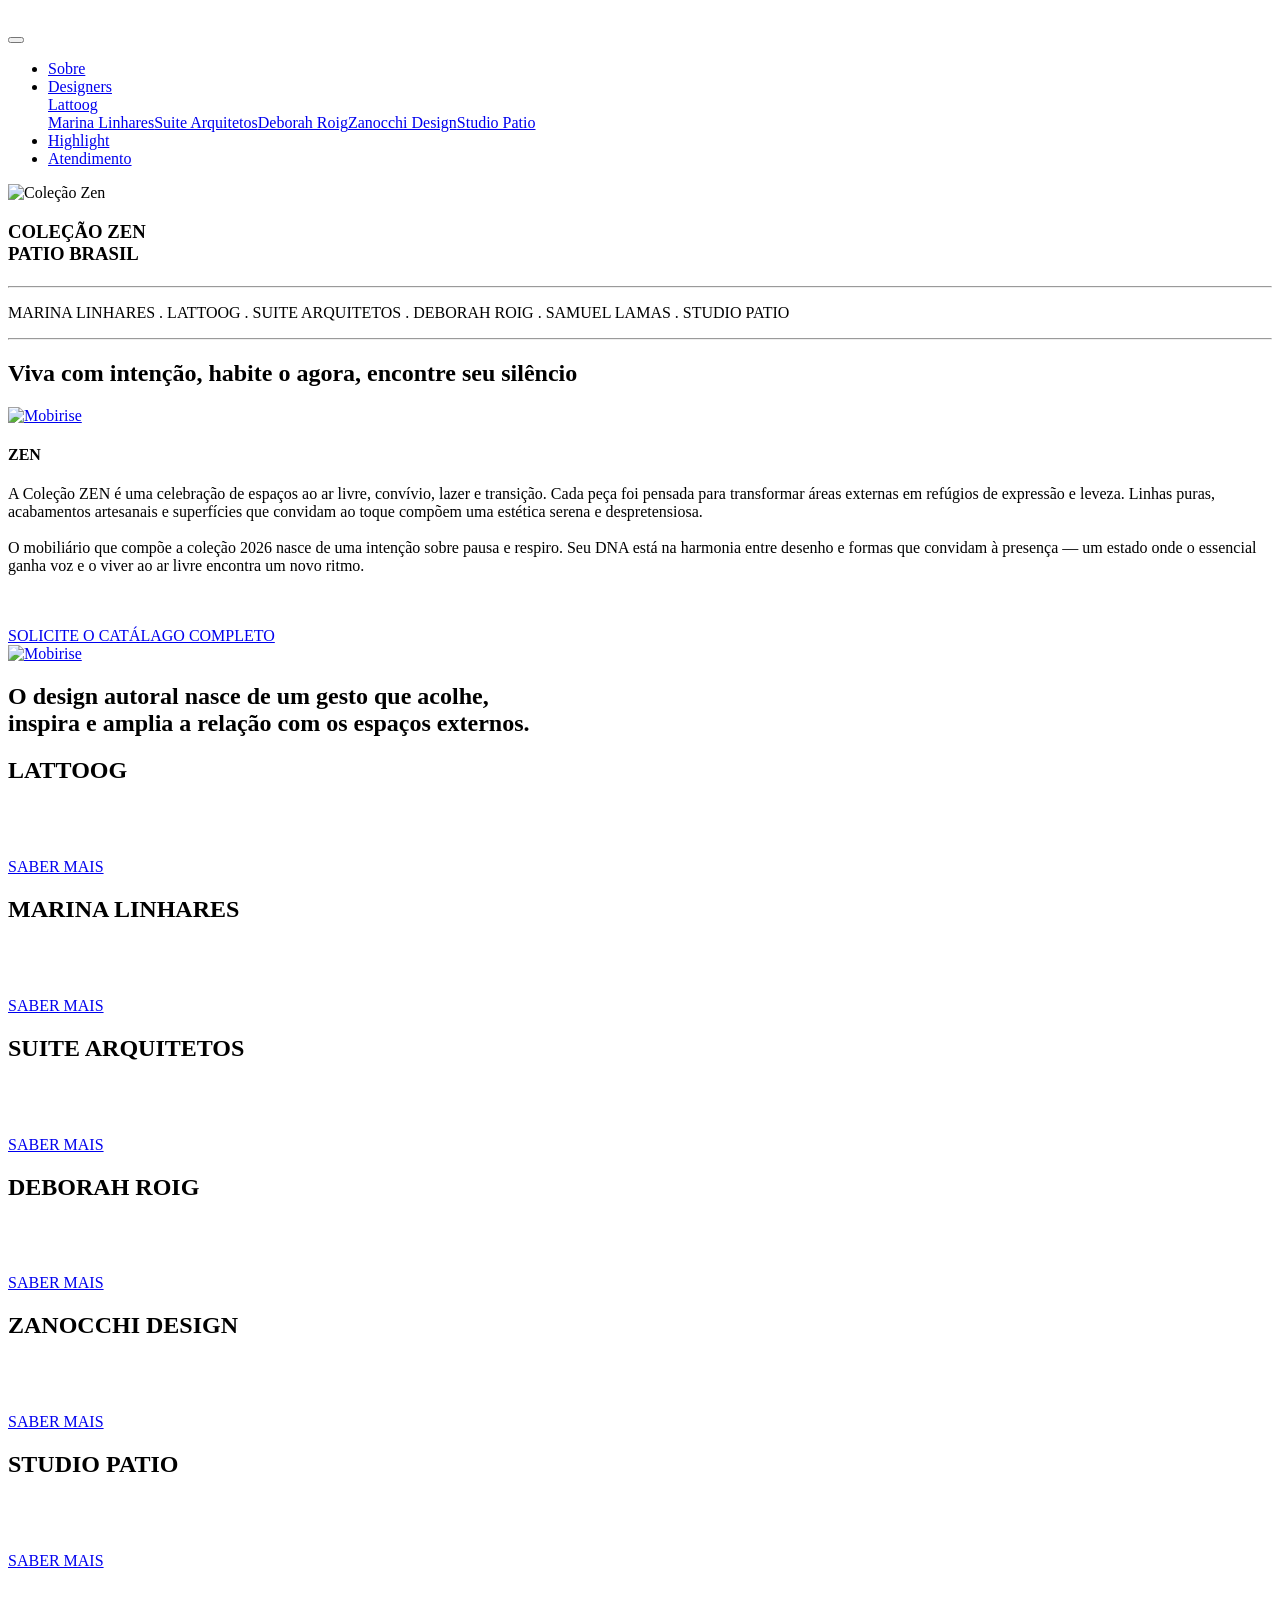
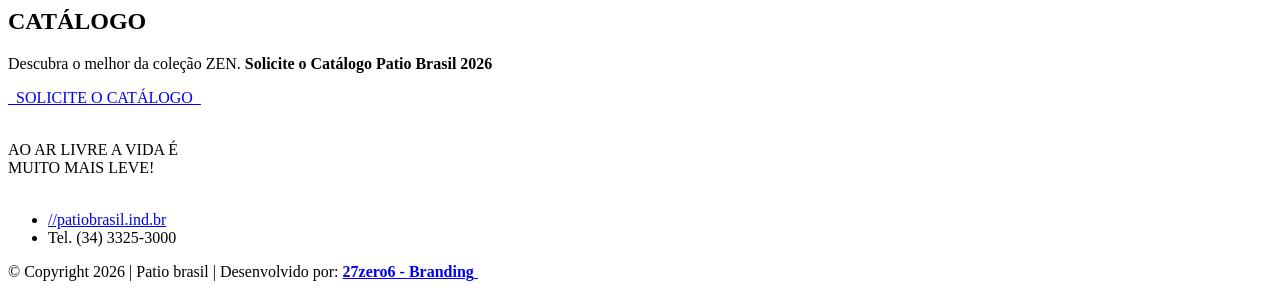
==== index.html @ 1f322a2d "Recriar a página principal da Coleção Zen" ====
<!doctype html>
<html lang="pt-BR"><head>
  <!-- Site made with Mobirise Website Builder v5.9.6, https://mobirise.com -->
  <meta charset="UTF-8">
  <meta http-equiv="X-UA-Compatible" content="IE=edge">
  <meta name="generator" content="Mobirise v5.9.6, mobirise.com">
  <meta name="twitter:card" content="summary_large_image">
  <meta name="twitter:image:src" content="assets/images/index-meta.jpeg">
  <meta property="og:image" content="assets/images/index-meta.jpeg">
  <meta name="twitter:title" content="Coleção 2026 || ZEN || Patio Brasil">
  <meta name="viewport" content="width=device-width, initial-scale=1, minimum-scale=1">
  <link rel="shortcut icon" href="assets/images/fav.svg" type="image/x-icon">
  <meta name="description" content="A Coleção ZEN é uma celebração de espaços ao ar livre,
convívio, lazer e transição. Cada peça foi pensada para
transformar áreas externas em refúgios de expressão e
leveza. Linhas puras, acabamentos artesanais e superfícies
que convidam ao toque compõem uma estética serena
e despretensiosa.">
  
  
  <title>Coleção 2026 || ZEN || Patio Brasil</title>
  <link rel="stylesheet" href="assets/web/assets/mobirise-icons2/mobirise2.css">
  <link rel="stylesheet" href="assets/web/assets/mobirise-icons/mobirise-icons.css">
  <link rel="stylesheet" href="assets/bootstrap/css/bootstrap.min.css">
  <link rel="stylesheet" href="assets/bootstrap/css/bootstrap-grid.min.css">
  <link rel="stylesheet" href="assets/bootstrap/css/bootstrap-reboot.min.css">
  <link rel="stylesheet" href="assets/parallax/jarallax.css">
  <link rel="stylesheet" href="assets/animatecss/animate.css">
  <link rel="stylesheet" href="assets/dropdown/css/style.css">
  <link rel="stylesheet" href="assets/socicon/css/styles.css">
  <link rel="stylesheet" href="assets/theme/css/style.css">
  <link href="assets/fonts/style.css" rel="stylesheet">
  <link rel="preload" as="style" href="assets/mobirise/css/mbr-additional.css"><link rel="stylesheet" href="assets/mobirise/css/mbr-additional.css" type="text/css">

  
  
  
<link rel="stylesheet" href="zen.css">
</head>
<body style="z-index: 0">
  
  <section data-bs-version="5.1" class="buildm5 menu menu1 cid-uHkEWoJUlh" once="menu" id="menu1-30">
	

	<nav class="navbar navbar-dropdown opacityScrollOff navbar-fixed-top navbar-expand-lg">
		<div class="container">
			<div class="navbar-brand">
				<span class="navbar-logo">
					<a href="index.html">
						<img src="assets/images/cor-preta.svg" alt="" style="height: 2.1rem;">
					</a>
				</span>
				
			</div>
			<button class="navbar-toggler" type="button" data-toggle="collapse" data-bs-toggle="collapse" data-target="#navbarSupportedContent" data-bs-target="#navbarSupportedContent" aria-controls="navbarNavAltMarkup" aria-expanded="false" aria-label="Abrir menu">
				<div class="hamburger">
					<span></span>
					<span></span>
					<span></span>
					<span></span>
				</div>
			</button>
			<div class="collapse navbar-collapse opacityScrollOff" id="navbarSupportedContent">
				<ul class="navbar-nav nav-dropdown nav-right" data-app-modern-menu="true"><li class="nav-item">
						<a class="nav-link link text-info text-primary display-4" href="index.html#features01-p" aria-expanded="false">Sobre</a>
					</li><li class="nav-item dropdown"><a class="nav-link link text-info dropdown-toggle display-4" href="#" data-toggle="dropdown-submenu" data-bs-toggle="dropdown" data-bs-auto-close="outside" aria-expanded="false">Designers</a><div class="dropdown-menu" aria-labelledby="dropdown-501"><a class="text-info dropdown-item text-primary display-4" href="https://atmosfera.patiobrasilmoveis.com.br/zen/lattoog.html">Lattoog<br></a><a class="text-info dropdown-item text-primary display-4" href="https://atmosfera.patiobrasilmoveis.com.br/zen/marina_linhares.html">Marina Linhares</a><a class="text-info dropdown-item text-primary display-4" href="https://atmosfera.patiobrasilmoveis.com.br/zen/suite_arquitetos.html">Suite Arquitetos</a><a class="text-info dropdown-item text-primary show display-4" href="https://atmosfera.patiobrasilmoveis.com.br/zen/deborah_roig.html" aria-expanded="false">Deborah Roig</a><a class="text-info dropdown-item text-primary show display-4" href="https://atmosfera.patiobrasilmoveis.com.br/zen/zanocchi_design.html">Zanocchi Design</a><a class="text-info show dropdown-item text-primary display-4" href="https://atmosfera.patiobrasilmoveis.com.br/zen/studio_patio.html">Studio Patio</a></div></li><li class="nav-item"><a class="nav-link link text-info show text-primary display-4" href="https://atmosfera.patiobrasilmoveis.com.br/zen/highlight_006_zen.html">Highlight</a></li><li class="nav-item"><a class="nav-link link text-info show text-primary display-4" href="https://atmosfera.patiobrasilmoveis.com.br/linker/atendimento.html" target="_blank">Atendimento</a></li></ul>
				
				
			</div>
		</div>
	</nav>
</section>

<section data-bs-version="5.1" class="artistm5 header2 cid-uHkGuQa1BZ mbr-fullscreen" id="header02-32"><div class="mbr-background-video-preview" style="display: block; background-size: cover; background-position: center center; background-image: url(&quot;assets/images/video-zen.jpg&quot;);"></div>

    

    <div class="mbr-fallback-image disabled"></div>
    <div class="mbr-overlay" style="opacity: 0.4; background-color: rgb(0, 0, 0);"></div>

    <div class="container">
        <div class="row justify-content-center">
            <div class="col-12 col-md-12 image-wrapper">
                <img class="w-100" src="assets/images/zen-6.png" alt="Coleção Zen">


                <div class="text-wrapper text-center">
                    
                    
                    
                </div>
            </div>
        </div>
    </div>
</section>

<section data-bs-version="5.1" class="article11 cid-uGFGPGzNdH" id="article11-1x">
    

    
    
    <div class="container-fluid">
        <div class="row justify-content-center">
            <div class="title col-md-12 col-lg-8">
                <h3 class="mbr-section-title mbr-fonts-style align-center mt-0 mb-0 display-5">COLEÇÃO ZEN<br>PATIO BRASIL</h3>
                <h4 class="mbr-section-subtitle align-center mbr-fonts-style mt-4 display-7"><div>
</div></h4>
                
            </div>
        </div>
    </div>
</section>

<section data-bs-version="5.1" class="content6 cid-uHm02kCuHY" id="content6-5t">
    
    <div class="container">
        <div class="row justify-content-center">
            <div class="col-md-12 col-lg-5">
                <hr class="line">
                <p class="mbr-text align-center mbr-fonts-style my-4 display-7">MARINA LINHARES . LATTOOG . SUITE ARQUITETOS . DEBORAH ROIG . SAMUEL LAMAS . STUDIO PATIO</p>
                <hr class="line">
            </div>
        </div>
    </div>
</section>

<section data-bs-version="5.1" class="video1 studiom4_video1 cid-uGFBzHlxrH mbr-parallax-background" id="video1-1v">

    
    


    <div class="mbr-overlay" style="opacity: 0.3; background-color: rgb(0, 0, 0);">
    </div>

    <div class="container align-center">
        <div class="row justify-content-md-center">
            <div class="mbr-white col-md-10">
                <h1 class="mbr-section-title align-center py-2 mbr-fonts-style display-5">Viva com intenção, habite o agora, encontre seu silêncio</h1>
                
                
                
                
            </div>
        </div>
    </div>

    
</section>

<section data-bs-version="5.1" class="features01 placem5 cid-uGEKQnk3HC" id="features01-p">
    

    
    

    <div class="container-fluid">
        <div class="row">
            <div class="col-12">
                <div class="content-wrapper">
                    <div class="image-wrapper_1">
                        <a href="#" class="">
                            <img class="image_1" src="assets/images/modelo-wind-poltrona-mg-7829.jpg" alt="Mobirise">
                        </a>
                    </div>
                    <div class="items-wrapper">
                        <div class="item features-without-image active">
                            <div class="item-wrapper">
                                <div class="card-box">
                                    
                                    <h4 class="card-title mbr-fonts-style display-2">ZEN</h4>
                                    <p class="card-text mbr-fonts-style display-7">A Coleção ZEN é uma celebração de espaços ao ar livre, convívio, lazer e transição. Cada peça foi pensada para transformar áreas externas em refúgios de expressão e leveza. Linhas puras, acabamentos artesanais e superfícies que convidam ao toque compõem uma estética serena e despretensiosa.<br><br>O mobiliário que compõe a coleção 2026 nasce de uma intenção sobre pausa e respiro. Seu DNA está na harmonia entre desenho e formas que convidam à presença — um estado onde o essencial ganha voz e o viver ao ar livre encontra um novo ritmo.<br><br><br></p>
                                    <div class="mbr-section-btn item-footer"><a href="https://atmosfera.patiobrasilmoveis.com.br/linker/atendimento.html" class="btn item-btn btn-secondary display-4" target="_blank">SOLICITE O CATÁLAGO COMPLETO</a></div>
                                </div>
                            </div>
                        </div>
                    </div>
                    <div class="image-wrapper_2">
                        <a href="#" class="">
                            <img class="image_2" src="assets/images/wind-poltrona-img-8038.jpg" alt="Mobirise">
                        </a>
                    </div>
                </div>
            </div>
        </div>
    </div>
</section>

<section data-bs-version="5.1" class="header5 cid-uGFKtUzlbN mbr-parallax-background" id="header5-1y">

	

	<div class="mbr-overlay" style="opacity: 0.3; background-color: rgb(0, 0, 0);"></div>

	<div class="align-center container">
		<div class="row">
			
			<div class="col-12 col-lg-12">
				<h1 class="mbr-section-title mbr-fonts-style mbr-white align-center mb-4 display-5">O design autoral nasce de um gesto que acolhe,<br>inspira e amplia a relação com os espaços externos.</h1>
				
				
				
			</div>
		</div>
	</div>
	
</section>

<section data-bs-version="5.1" class="header1 cid-vepGWnYje3" id="header1-8t">

    

    
    

    <div class="container">
        <div class="row">
            <div class="col-12 col-lg-12">
                
                <h2 class="mbr-section-subtitle mbr-fonts-style mb-3 display-2">
                        LATTOOG</h2>
                
                
            </div>
        </div>
    </div>
</section>

<section data-bs-version="5.1" class="image3 cid-uHlS2oyAxR" id="image3-5a">
    

    
    

    <div class="container">
        <div class="row justify-content-center">
            <div class="col-12 col-lg-12">
                <div class="image-wrapper">
                    <a href="https://atmosfera.patiobrasilmoveis.com.br/zen/lattoog.html" class=""><img src="assets/images/modelo-wind-poltrona-mg-7934.jpeg" alt=""></a>
                    
                </div>
            </div>
        </div>
    </div>
</section>

<section data-bs-version="5.1" class="image5 cid-uHkQ1Ml31e" id="image5-38">
    
    
    
    <div class="container">
        <div class="row">
            <div class="col-12 col-md-12">
                <div class="row">
                    <div class="col-12 col-lg-7">
                        <div class="img-item mb-3">
                            <a href="https://atmosfera.patiobrasilmoveis.com.br/zen/lattoog.html" class=""><img src="assets/images/drop-balanco-mg-8079.jpeg" alt=""></a>
                            
                        </div>
                    </div>
                    <div class="col-12 col-lg">
                        <div class="img-item mb-3">
                            <a href="https://atmosfera.patiobrasilmoveis.com.br/zen/lattoog.html" class=""><img src="assets/images/modelo-drop-balanco-img-8321.jpeg" alt=""></a>
                            
                        </div>
                    </div>
                </div>
            </div>
        </div>
    </div>
</section>

<section data-bs-version="5.1" class="header1 cid-vepE7C4kdR" id="header1-8m">

    

    
    

    <div class="container">
        <div class="row justify-content-end">
            <div class="col-12 col-lg-5">
                
                
                
                <div class="mbr-section-btn mt-3"><a class="btn btn-secondary display-4" href="https://atmosfera.patiobrasilmoveis.com.br/zen/lattoog.html">SABER MAIS</a></div>
            </div>
        </div>
    </div>
</section>

<section data-bs-version="5.1" class="header1 cid-vepFxfw7ar" id="header1-8q">

    

    
    

    <div class="container">
        <div class="row">
            <div class="col-12 col-lg-12">
                
                <h2 class="mbr-section-subtitle mbr-fonts-style mb-3 display-2">
                        MARINA LINHARES</h2>
                
                
            </div>
        </div>
    </div>
</section>

<section data-bs-version="5.1" class="image3 cid-vefiGSsLG1" id="image3-6q">
    

    
    

    <div class="container">
        <div class="row justify-content-center">
            <div class="col-12 col-lg-12">
                <div class="image-wrapper">
                    <a href="https://atmosfera.patiobrasilmoveis.com.br/zen/marina_linhares.html" class=""><img src="assets/images/alpendre-sofa-poltrona-mush-ombrelone-mg-8661.jpeg" alt=""></a>
                    
                </div>
            </div>
        </div>
    </div>
</section>

<section data-bs-version="5.1" class="image5 cid-vefiHwNU1d" id="image5-6r">
    
    
    
    <div class="container">
        <div class="row">
            <div class="col-12 col-md-12">
                <div class="row">
                    <div class="col-12 col-lg-7">
                        <div class="img-item mb-3">
                            <a href="https://atmosfera.patiobrasilmoveis.com.br/zen/marina_linhares.html" class=""><img src="assets/images/botanica-poltrona-cadeira-mg-7567.jpeg" alt=""></a>
                            
                        </div>
                    </div>
                    <div class="col-12 col-lg">
                        <div class="img-item mb-3">
                            <a href="https://atmosfera.patiobrasilmoveis.com.br/zen/marina_linhares.html" class=""><img src="assets/images/botanica-poltrona-img-7433.jpeg" alt=""></a>
                            
                        </div>
                    </div>
                </div>
            </div>
        </div>
    </div>
</section>

<section data-bs-version="5.1" class="header1 cid-vepEQm6s3m" id="header1-8n">

    

    
    

    <div class="container">
        <div class="row justify-content-end">
            <div class="col-12 col-lg-5">
                
                
                
                <div class="mbr-section-btn mt-3"><a class="btn btn-secondary display-4" href="https://atmosfera.patiobrasilmoveis.com.br/zen/marina_linhares.html">SABER MAIS</a></div>
            </div>
        </div>
    </div>
</section>

<section data-bs-version="5.1" class="header1 cid-vepGTT830P" id="header1-8r">

    

    
    

    <div class="container">
        <div class="row">
            <div class="col-12 col-lg-12">
                
                <h2 class="mbr-section-subtitle mbr-fonts-style mb-3 display-2">
                        SUITE ARQUITETOS</h2>
                
                
            </div>
        </div>
    </div>
</section>

<section data-bs-version="5.1" class="image3 cid-uHlYWOiNQo" id="image3-5s">
    

    
    

    <div class="container">
        <div class="row justify-content-center">
            <div class="col-12 col-lg-12">
                <div class="image-wrapper">
                    <a href="https://atmosfera.patiobrasilmoveis.com.br/zen/suite_arquitetos.html" class=""><img src="assets/images/catamara-mg-8717.jpeg" alt=""></a>
                    
                </div>
            </div>
        </div>
    </div>
</section>

<section data-bs-version="5.1" class="image5 cid-vekQAy7E8C" id="image5-84">
    
    
    
    <div class="container">
        <div class="row">
            <div class="col-12 col-md-12">
                <div class="row">
                    <div class="col-12 col-lg-7">
                        <div class="img-item mb-3">
                            <a href="https://atmosfera.patiobrasilmoveis.com.br/zen/suite_arquitetos.html" class=""><img src="assets/images/tresse-chaise-img-7302.jpg" alt=""></a>
                            
                        </div>
                    </div>
                    <div class="col-12 col-lg">
                        <div class="img-item mb-3">
                            <a href="https://atmosfera.patiobrasilmoveis.com.br/zen/suite_arquitetos.html" class=""><img src="assets/images/tresse-chaise-img-7310.jpg" alt=""></a>
                            
                        </div>
                    </div>
                </div>
            </div>
        </div>
    </div>
</section>

<section data-bs-version="5.1" class="header1 cid-vepERLpnfb" id="header1-8o">

    

    
    

    <div class="container">
        <div class="row justify-content-end">
            <div class="col-12 col-lg-5">
                
                
                
                <div class="mbr-section-btn mt-3"><a class="btn btn-secondary display-4" href="https://atmosfera.patiobrasilmoveis.com.br/zen/suite_arquitetos.html">SABER MAIS</a></div>
            </div>
        </div>
    </div>
</section>

<section data-bs-version="5.1" class="header1 cid-vgiss42HpY" id="header1-99">

    

    
    

    <div class="container">
        <div class="row">
            <div class="col-12 col-lg-12">
                
                <h2 class="mbr-section-subtitle mbr-fonts-style mb-3 display-2">DEBORAH ROIG</h2>
                
                
            </div>
        </div>
    </div>
</section>

<section data-bs-version="5.1" class="image3 cid-vgissPFaCH" id="image3-9a">
    

    
    

    <div class="container">
        <div class="row justify-content-center">
            <div class="col-12 col-lg-12">
                <div class="image-wrapper">
                    <a href="https://atmosfera.patiobrasilmoveis.com.br/zen/deborah_roig.html" class=""><img src="assets/images/imgs4.jpg" alt=""></a>
                    
                </div>
            </div>
        </div>
    </div>
</section>

<section data-bs-version="5.1" class="image5 cid-vgiswO3Rap" id="image5-9b">
    
    
    
    <div class="container">
        <div class="row">
            <div class="col-12 col-md-12">
                <div class="row">
                    <div class="col-12 col-lg-7">
                        <div class="img-item mb-3">
                            <a href="https://atmosfera.patiobrasilmoveis.com.br/zen/deborah_roig.html" class=""><img src="assets/images/imgs-1.jpeg" alt=""></a>
                            
                        </div>
                    </div>
                    <div class="col-12 col-lg">
                        <div class="img-item mb-3">
                            <a href="https://atmosfera.patiobrasilmoveis.com.br/zen/deborah_roig.html" class=""><img src="assets/images/imgs2-2.jpeg" alt=""></a>
                            
                        </div>
                    </div>
                </div>
            </div>
        </div>
    </div>
</section>

<section data-bs-version="5.1" class="header1 cid-vgisz6CXe7" id="header1-9c">

    

    
    

    <div class="container">
        <div class="row justify-content-end">
            <div class="col-12 col-lg-5">
                
                
                
                <div class="mbr-section-btn mt-3"><a class="btn btn-secondary display-4" href="https://atmosfera.patiobrasilmoveis.com.br/zen/deborah_roig.html">SABER MAIS</a></div>
            </div>
        </div>
    </div>
</section>

<section data-bs-version="5.1" class="header1 cid-vgiGfln6eP" id="header1-9n">

    

    
    

    <div class="container">
        <div class="row">
            <div class="col-12 col-lg-12">
                
                <h2 class="mbr-section-subtitle mbr-fonts-style mb-3 display-2">
                        ZANOCCHI DESIGN</h2>
                
                
            </div>
        </div>
    </div>
</section>

<section data-bs-version="5.1" class="image3 cid-vgiGg5CGX1" id="image3-9o">
    

    
    

    <div class="container">
        <div class="row justify-content-center">
            <div class="col-12 col-lg-12">
                <div class="image-wrapper">
                    <a href="https://atmosfera.patiobrasilmoveis.com.br/zen/zanocchi_design.html" class=""><img src="assets/images/zanocchi-.jpg" alt=""></a>
                    
                </div>
            </div>
        </div>
    </div>
</section>

<section data-bs-version="5.1" class="image5 cid-vgiGgMa2c7" id="image5-9p">
    
    
    
    <div class="container">
        <div class="row">
            <div class="col-12 col-md-12">
                <div class="row">
                    <div class="col-12 col-lg-7">
                        <div class="img-item mb-3">
                            <a href="https://atmosfera.patiobrasilmoveis.com.br/zen/zanocchi_design.html" class=""><img src="assets/images/za.jpeg" alt=""></a>
                            
                        </div>
                    </div>
                    <div class="col-12 col-lg">
                        <div class="img-item mb-3">
                            <a href="https://atmosfera.patiobrasilmoveis.com.br/zen/zanocchi_design.html" class=""><img src="assets/images/zanocchi.jpeg" alt=""></a>
                            
                        </div>
                    </div>
                </div>
            </div>
        </div>
    </div>
</section>

<section data-bs-version="5.1" class="header1 cid-vgiGh70fSw" id="header1-9q">

    

    
    

    <div class="container">
        <div class="row justify-content-end">
            <div class="col-12 col-lg-5">
                
                
                
                <div class="mbr-section-btn mt-3"><a class="btn btn-secondary display-4" href="https://atmosfera.patiobrasilmoveis.com.br/zen/zanocchi_design.html">SABER MAIS</a></div>
            </div>
        </div>
    </div>
</section>

<section data-bs-version="5.1" class="header1 cid-vepGUPTp2V" id="header1-8s">

    

    
    

    <div class="container">
        <div class="row">
            <div class="col-12 col-lg-12">
                
                <h2 class="mbr-section-subtitle mbr-fonts-style mb-3 display-2">
                        STUDIO PATIO</h2>
                
                
            </div>
        </div>
    </div>
</section>

<section data-bs-version="5.1" class="image3 cid-vefhq3R5sp" id="image3-6n">
    

    
    

    <div class="container">
        <div class="row justify-content-center">
            <div class="col-12 col-lg-12">
                <div class="image-wrapper">
                    <a href="https://atmosfera.patiobrasilmoveis.com.br/zen/studio_patio.html" class=""><img src="assets/images/sienna-mg-8691.jpeg" alt=""></a>
                    
                </div>
            </div>
        </div>
    </div>
</section>

<section data-bs-version="5.1" class="image5 cid-vefhqIygRN" id="image5-6o">
    
    
    
    <div class="container">
        <div class="row">
            <div class="col-12 col-md-12">
                <div class="row">
                    <div class="col-12 col-lg-7">
                        <div class="img-item mb-3">
                            <a href="https://atmosfera.patiobrasilmoveis.com.br/zen/studio_patio.html" class=""><img src="assets/images/modelo-sienna-poltrona-mg-7727.jpeg" alt=""></a>
                            
                        </div>
                    </div>
                    <div class="col-12 col-lg">
                        <div class="img-item mb-3">
                            <a href="https://atmosfera.patiobrasilmoveis.com.br/zen/studio_patio.html" class=""><img src="assets/images/moara-poltrona-mg-7161.jpg" alt=""></a>
                            
                        </div>
                    </div>
                </div>
            </div>
        </div>
    </div>
</section>

<section data-bs-version="5.1" class="header1 cid-vepESBws2I" id="header1-8p">

    

    
    

    <div class="container">
        <div class="row justify-content-end">
            <div class="col-12 col-lg-5">
                
                
                
                <div class="mbr-section-btn mt-3"><a class="btn btn-secondary display-4" href="https://atmosfera.patiobrasilmoveis.com.br/zen/studio_patio.html">SABER MAIS</a></div>
            </div>
        </div>
    </div>
</section>

<section data-bs-version="5.1" class="features7 bistrom5_features7 cid-uGEM6qdvkr" id="features7-y">
    
    
    <div class="bgImage">
        <img src="assets/images/gemini-generated-image-rib490rib490rib4-firefly-upscaler-escala-2x.png" alt="" class="">
    </div>
    
        <div class="row justify-content-center">
            <div class="col-10 col-md-10 col-lg-10">
                <div class="main_header">
                <div class="row">
                    <div class="col-12 col-lg-6">
                        <h2 class="mbr-section-title mbr-fonts-style display-2">CATÁLOGO<br></h2>
                    </div>
                    <div class="col-12 col-lg-6">
                        <p class="mbr-text mbr-fonts-style display-5">Descubra o melhor da coleção ZEN.&nbsp;<strong>Solicite o Catálogo Patio Brasil 2026</strong><br></p>
                        
                    </div>
                </div>
            </div>
        </div>
    </div>
</section>

<section data-bs-version="5.1" class="article16 cid-uHlg3Tq99I" id="article16-3c">
    
    <div class="container">
        <div class="row justify-content-center">
            <div class="col-md-12 col-lg-12">
                <div class="mbr-section-btn align-center"><a class="btn btn-secondary display-4" href="https://materiais.patiobrasil.ind.br/col2026_zen_patio_brasil" target="_blank">&nbsp; SOLICITE O CATÁLOGO&nbsp;&nbsp;</a></div>
            </div>
        </div>
    </div>
</section>

<section data-bs-version="5.1" class="formulam5 header2 cid-uHl08geyuz mbr-parallax-background" id="header2-39">
	
	<div class="mbr-overlay"></div>
	<div class="container">
		<div class="row">
			<div class="content-wrap col-12 col-md-12 col-lg-6">
				
				

				
				
			</div>
		</div>
	</div>
</section>





<section data-bs-version="5.1" class="footer1 factm5 cid-uGKhVejwmW" once="footers" id="afooter1-2x">

    

    
    
    <div class="container">
        <div class="row justify-content-center">
            <div class="col-12 col-lg-9">
                <div class="border-item"></div>
                <div class="main-container">
                    <div class="column-left">
                        <div class="navbar-brand">
                            <span class="navbar-logo">
                                <a href="index.html#top" target="_blank" class="">
                                    <img src="assets/images/logo-simbolo-.png" alt="" style="height: 3.5rem;">
                                </a>
                            </span>
                            
                        </div>
                        <p class="mbr-text mb-0 mbr-fonts-style display-7">AO AR LIVRE A VIDA É<br>MUITO MAIS LEVE!<br><br></p>
                        
                    </div>
                    <div class="column-right">
                        <div class="social-list">
                            <div class="soc-item">
                                <a href="https://www.instagram.com/patiobrasilmoveis/" target="_blank" class=""><span class="mbr-iconfont mbr-iconfont-social socicon-instagram socicon"></span></a>
                            </div>
                            <div class="soc-item">
                                <a href="https://www.linkedin.com/company/patio-brasil-moveis-externos/" target="_blank" class=""><span class="mbr-iconfont mbr-iconfont-social socicon-linkedin socicon"></span></a>
                            </div>
                            <div class="soc-item">
                                <a href="https://br.pinterest.com/patiobrasil/" target="_blank" class=""><span class="mbr-iconfont mbr-iconfont-social socicon-pinterest socicon"></span></a>
                            </div>
                            <div class="soc-item">
                                <a href="https://www.facebook.com/patiobrasilmoveis/" target="_blank" class=""><span class="mbr-iconfont mbr-iconfont-social socicon-facebook socicon"></span></a>
                            </div>
                            
                            
                        </div>
                        <div class="list-box">
                            <ul class="contact-list mbr-fonts-style display-4">
                                <li class="contact-text item-wrap"><a href="https://www.patiobrasil.ind.br/" class="text-primary" target="_blank">//patiobrasil.ind.br</a></li><a href="https://www.patiobrasil.ind.br/" class="text-primary" target="_blank">
                                </a><li class="contact-text item-wrap">Tel. (34) 3325-3000</li>
                            </ul>
                        </div>
                    </div>
                    <div class="copyright-container">
                        <p class="copyright mb-0 mbr-fonts-style display-4">
                            © Copyright 2026 | Patio brasil | Desenvolvido por: <strong><a href="http://www.27zero6.com.br/" class="text-info"><b>27zero6 - Branding</b>&nbsp;</a></strong><br></p>
                    </div>
                </div>
            </div>
        </div>
    </div>
</section>                
  
  
 <div id="scrollToTop" class="scrollToTop mbr-arrow-up" style="display: none;"><a style="text-align: center;"><i class="mbr-arrow-up-icon mbr-arrow-up-icon-cm cm-icon cm-icon-smallarrow-up"></i></a></div>
    
  
<script src="assets/bootstrap/js/bootstrap.bundle.min.js" defer></script>
<script src="assets/parallax/jarallax.js" defer></script>
<script src="zen.js" defer></script>
</body><div id="codex-browser-sidebar-comments-root" style="position: fixed; inset: 0px; pointer-events: none; z-index: 2147483647;"></div></html>
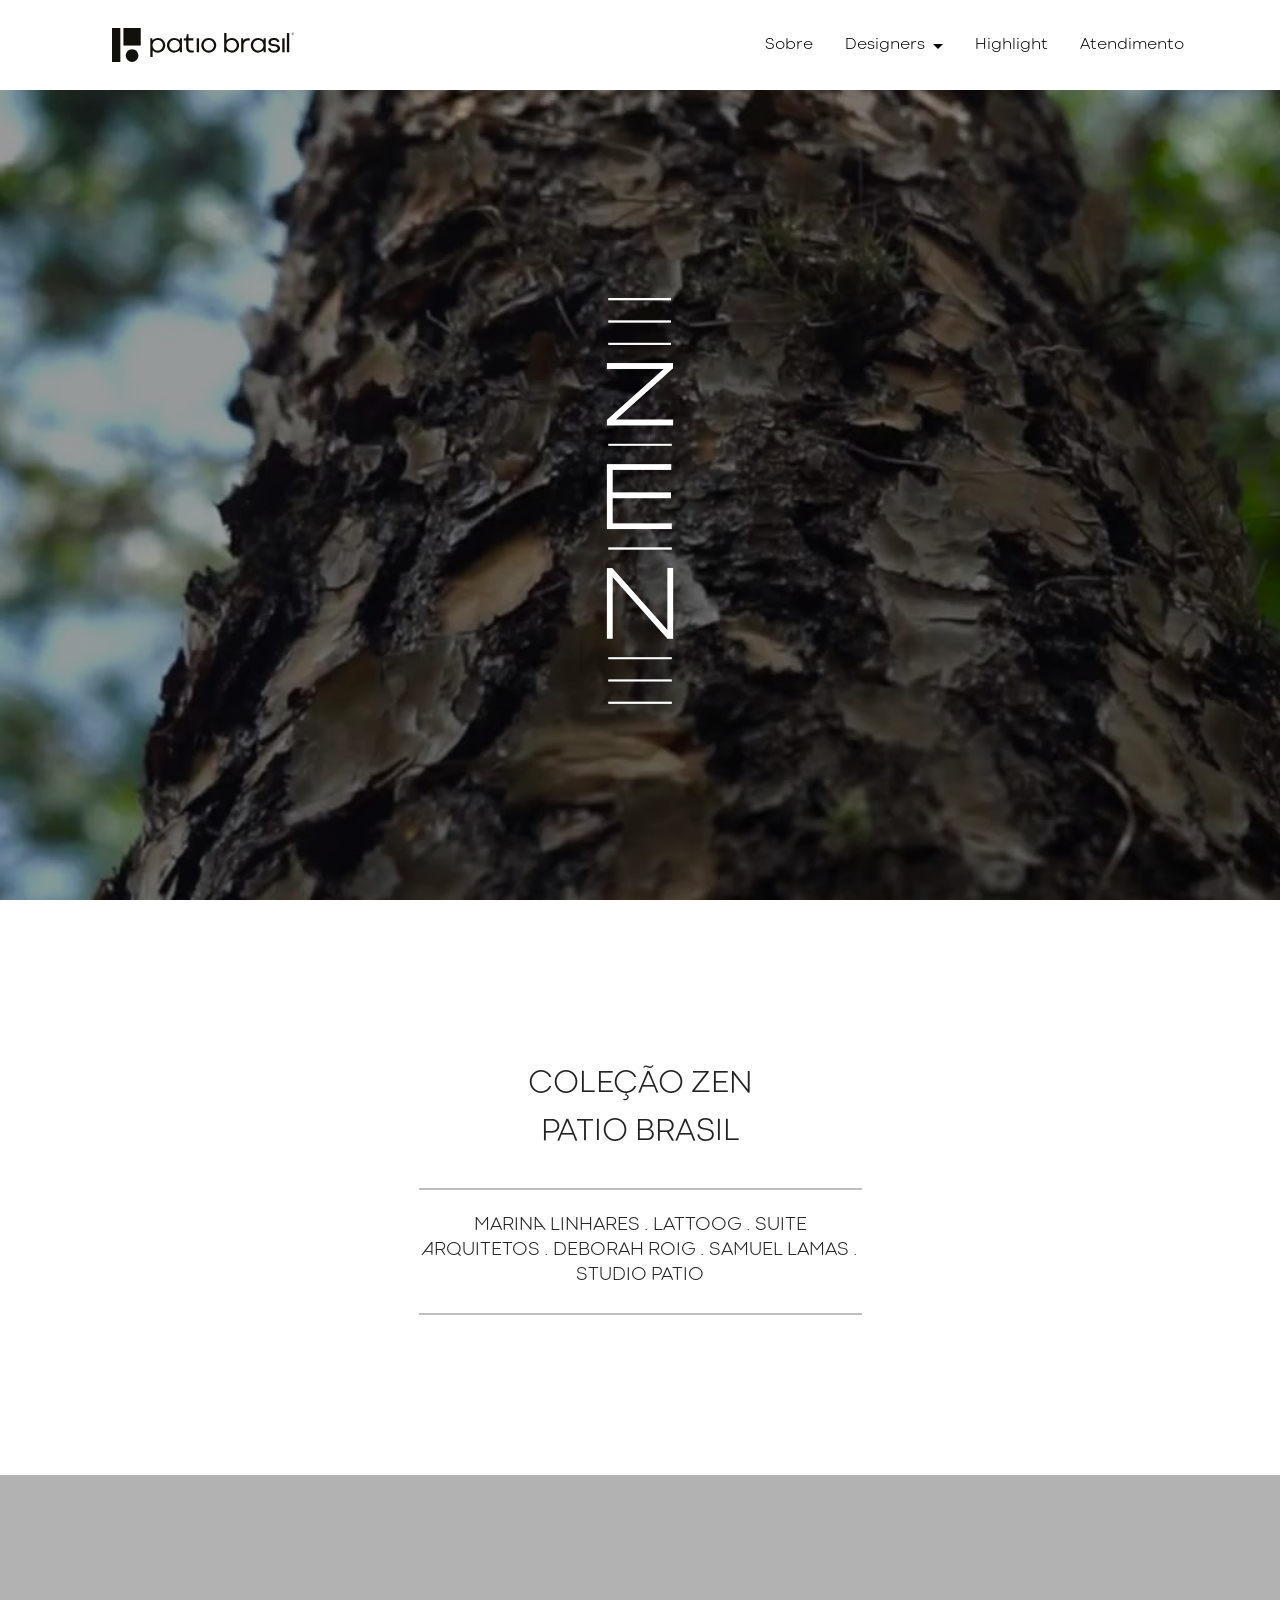
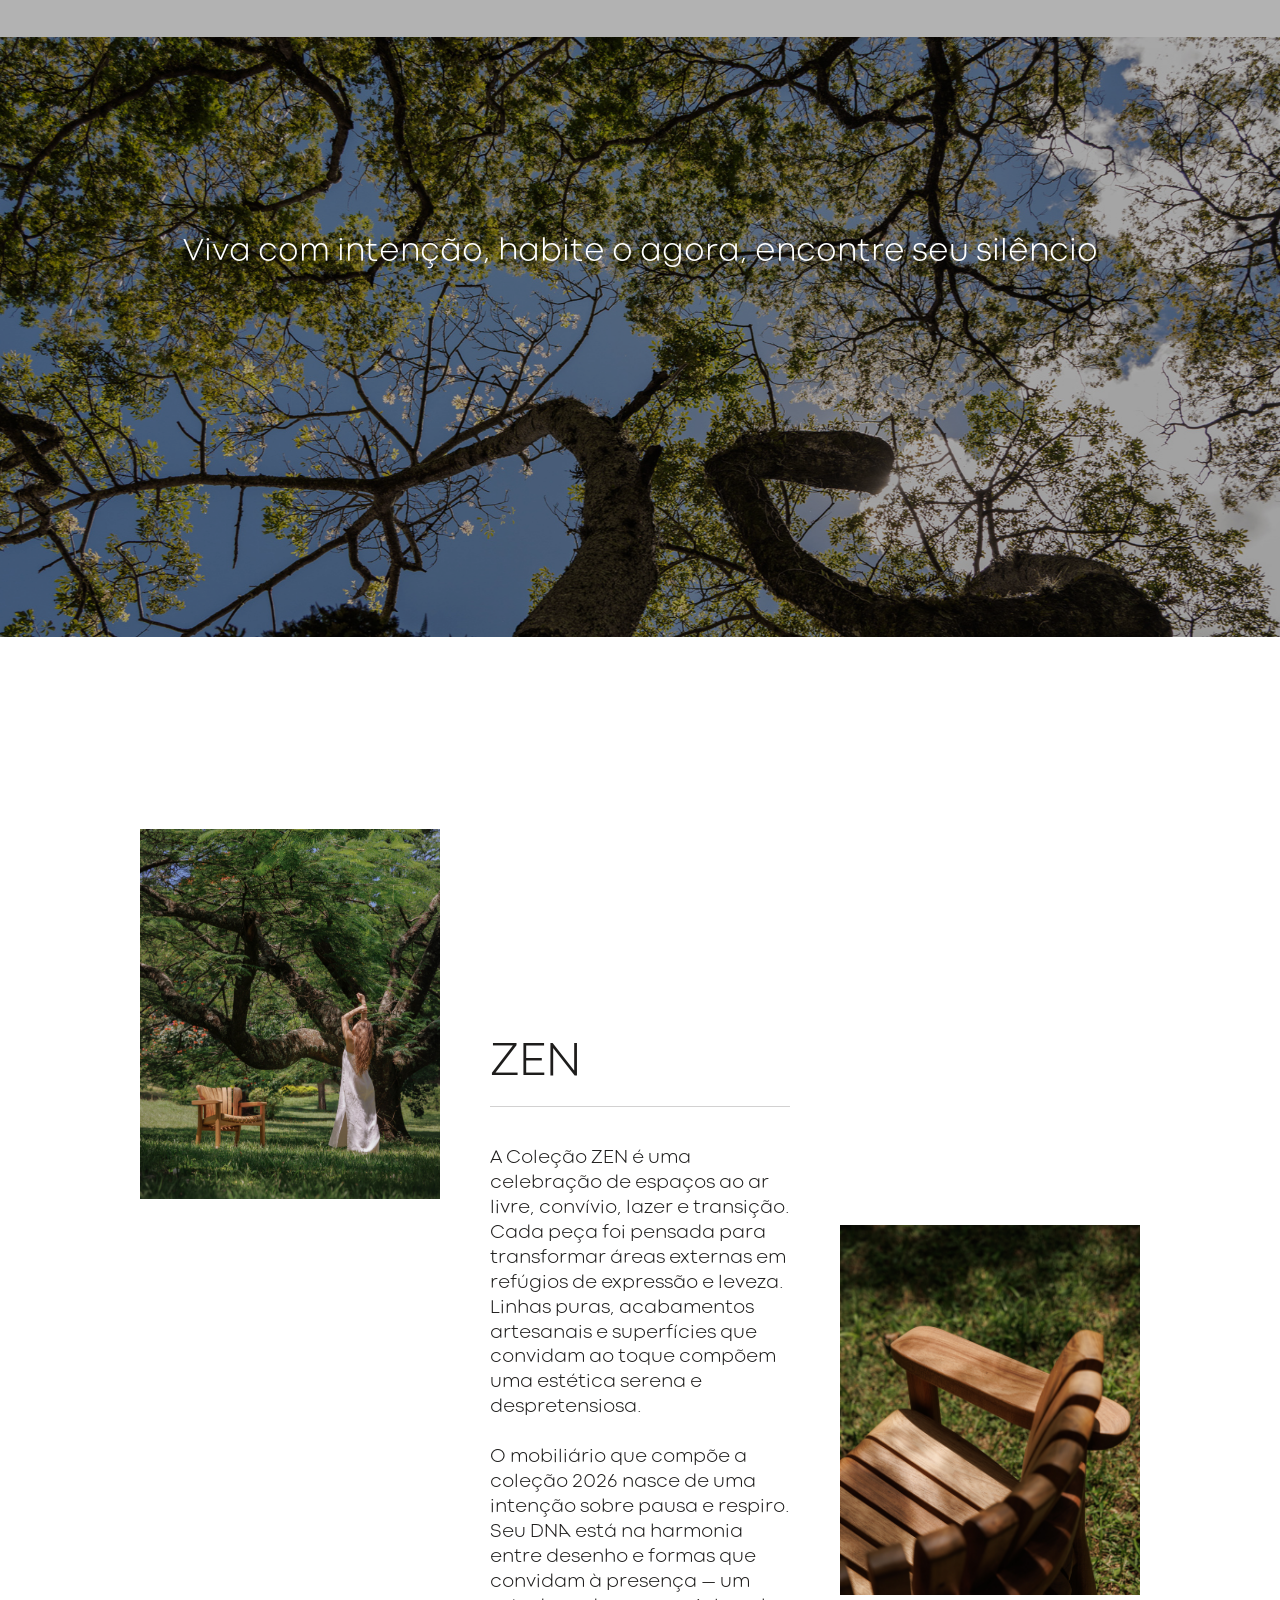
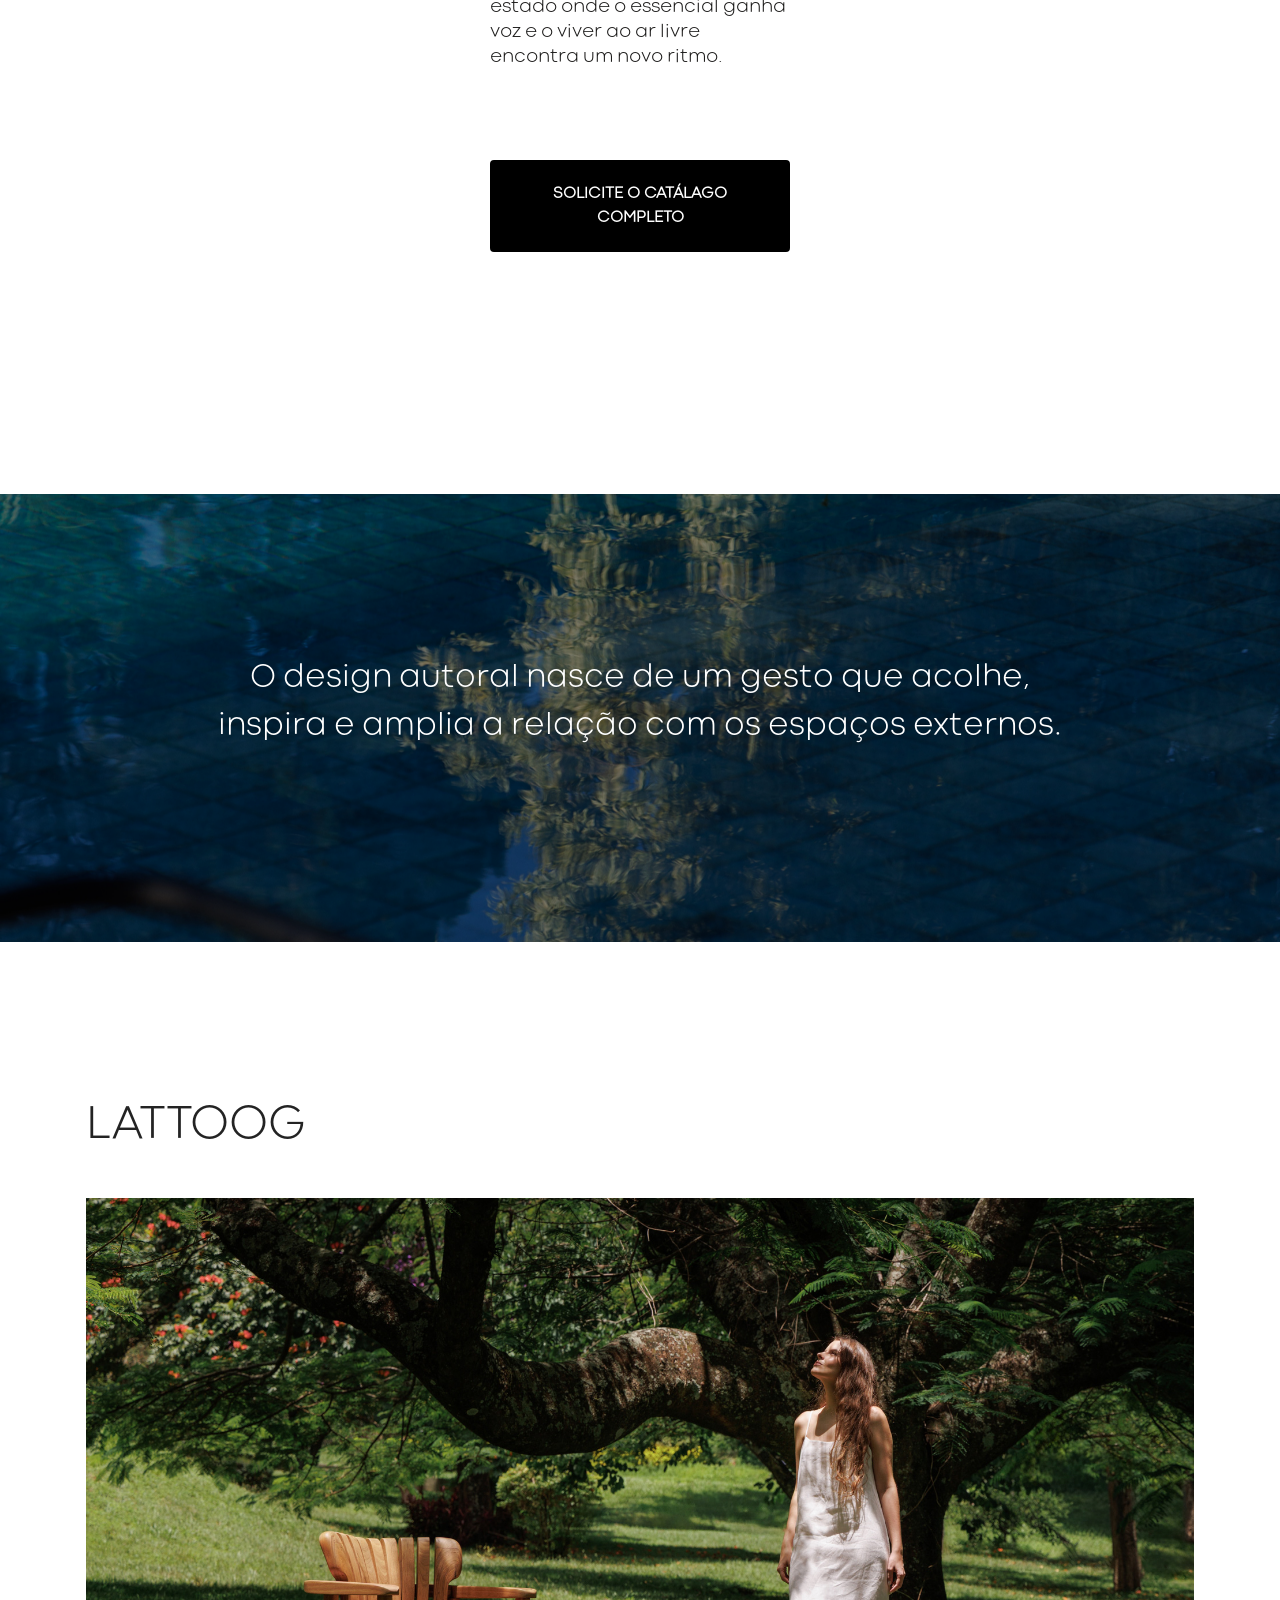
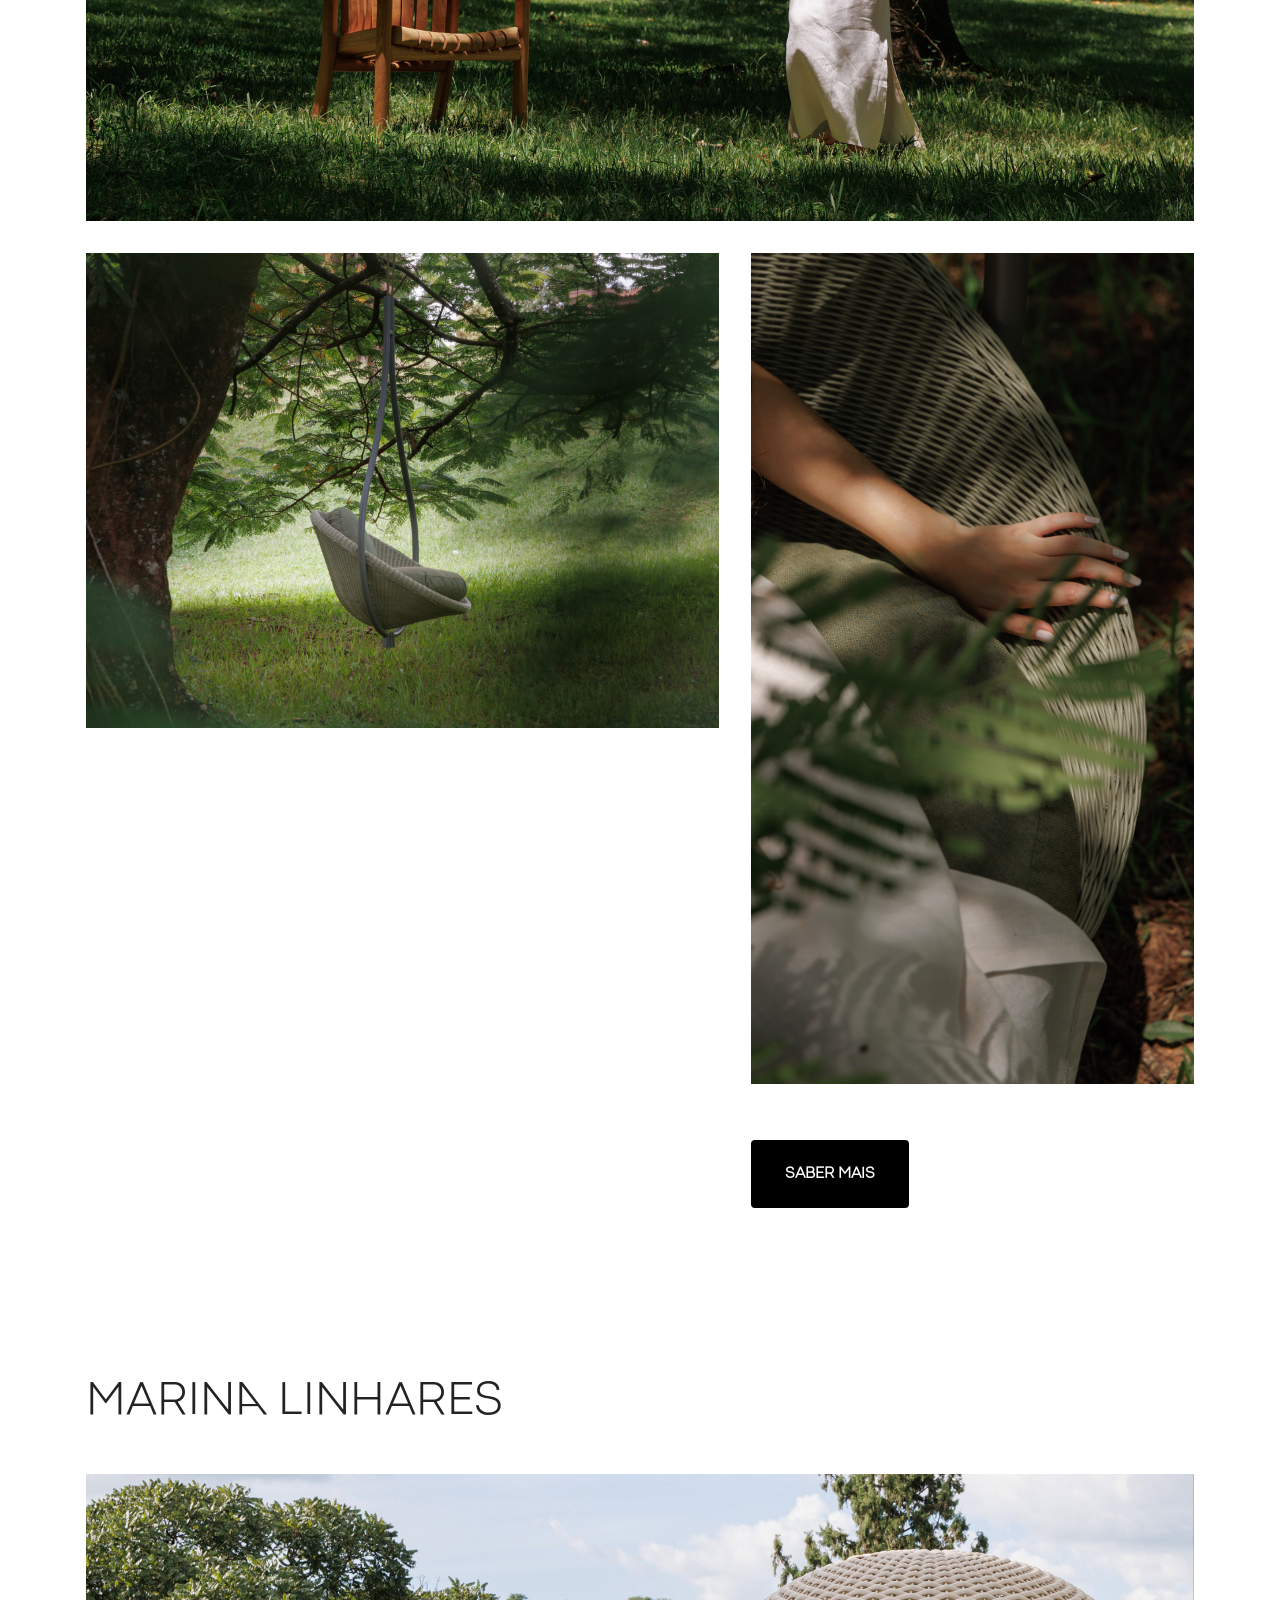
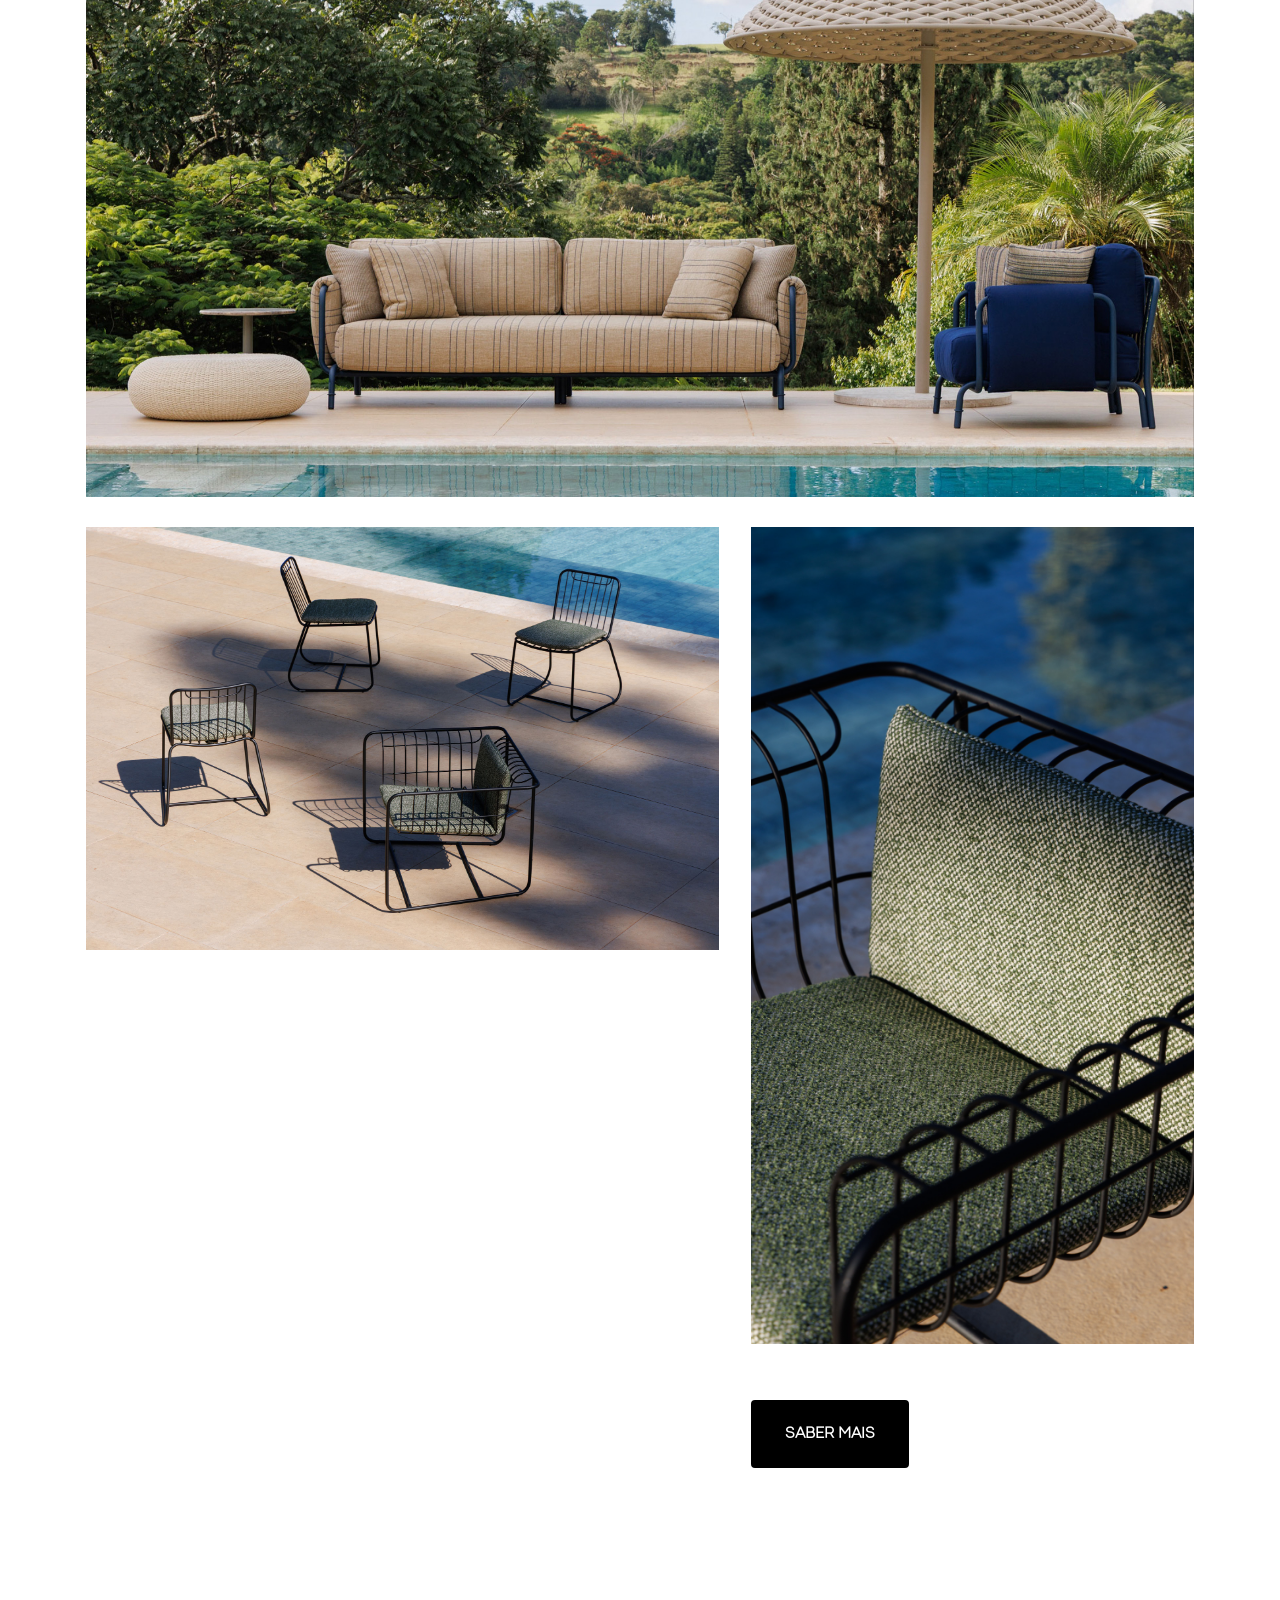
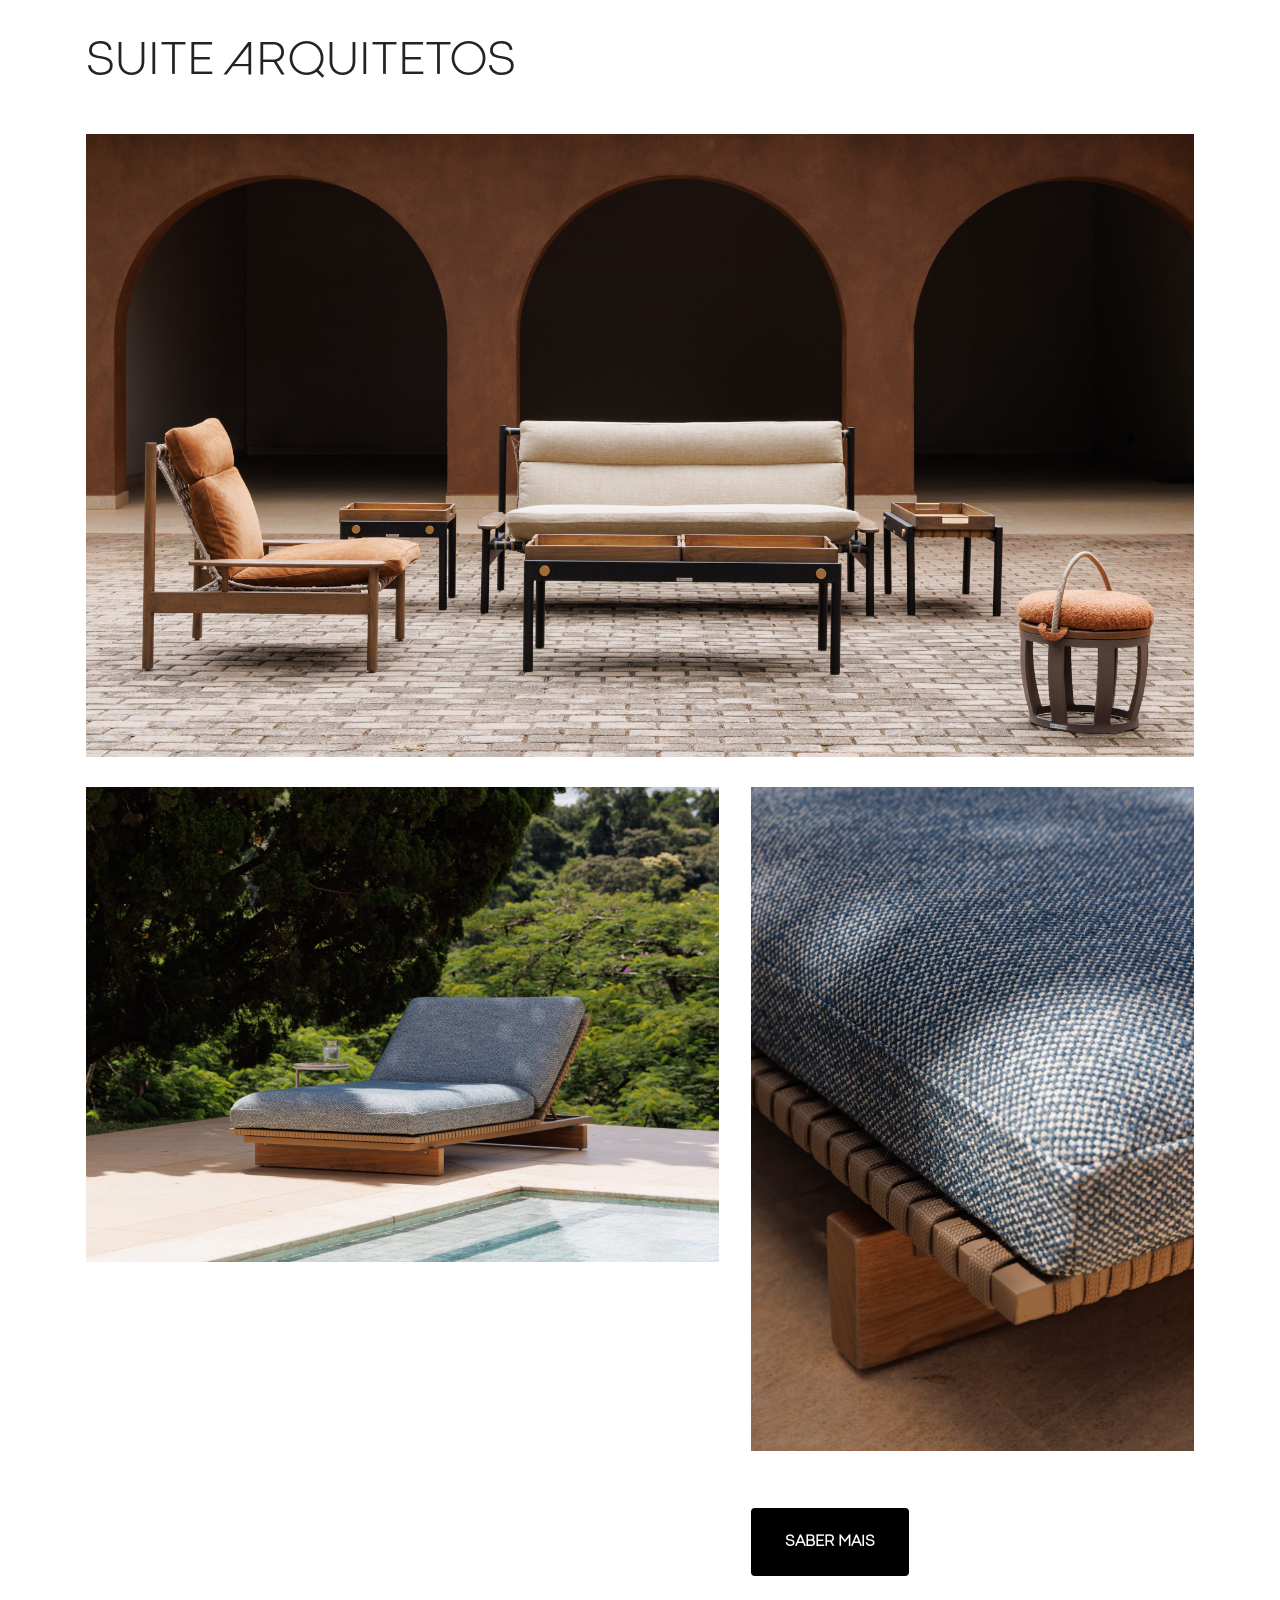
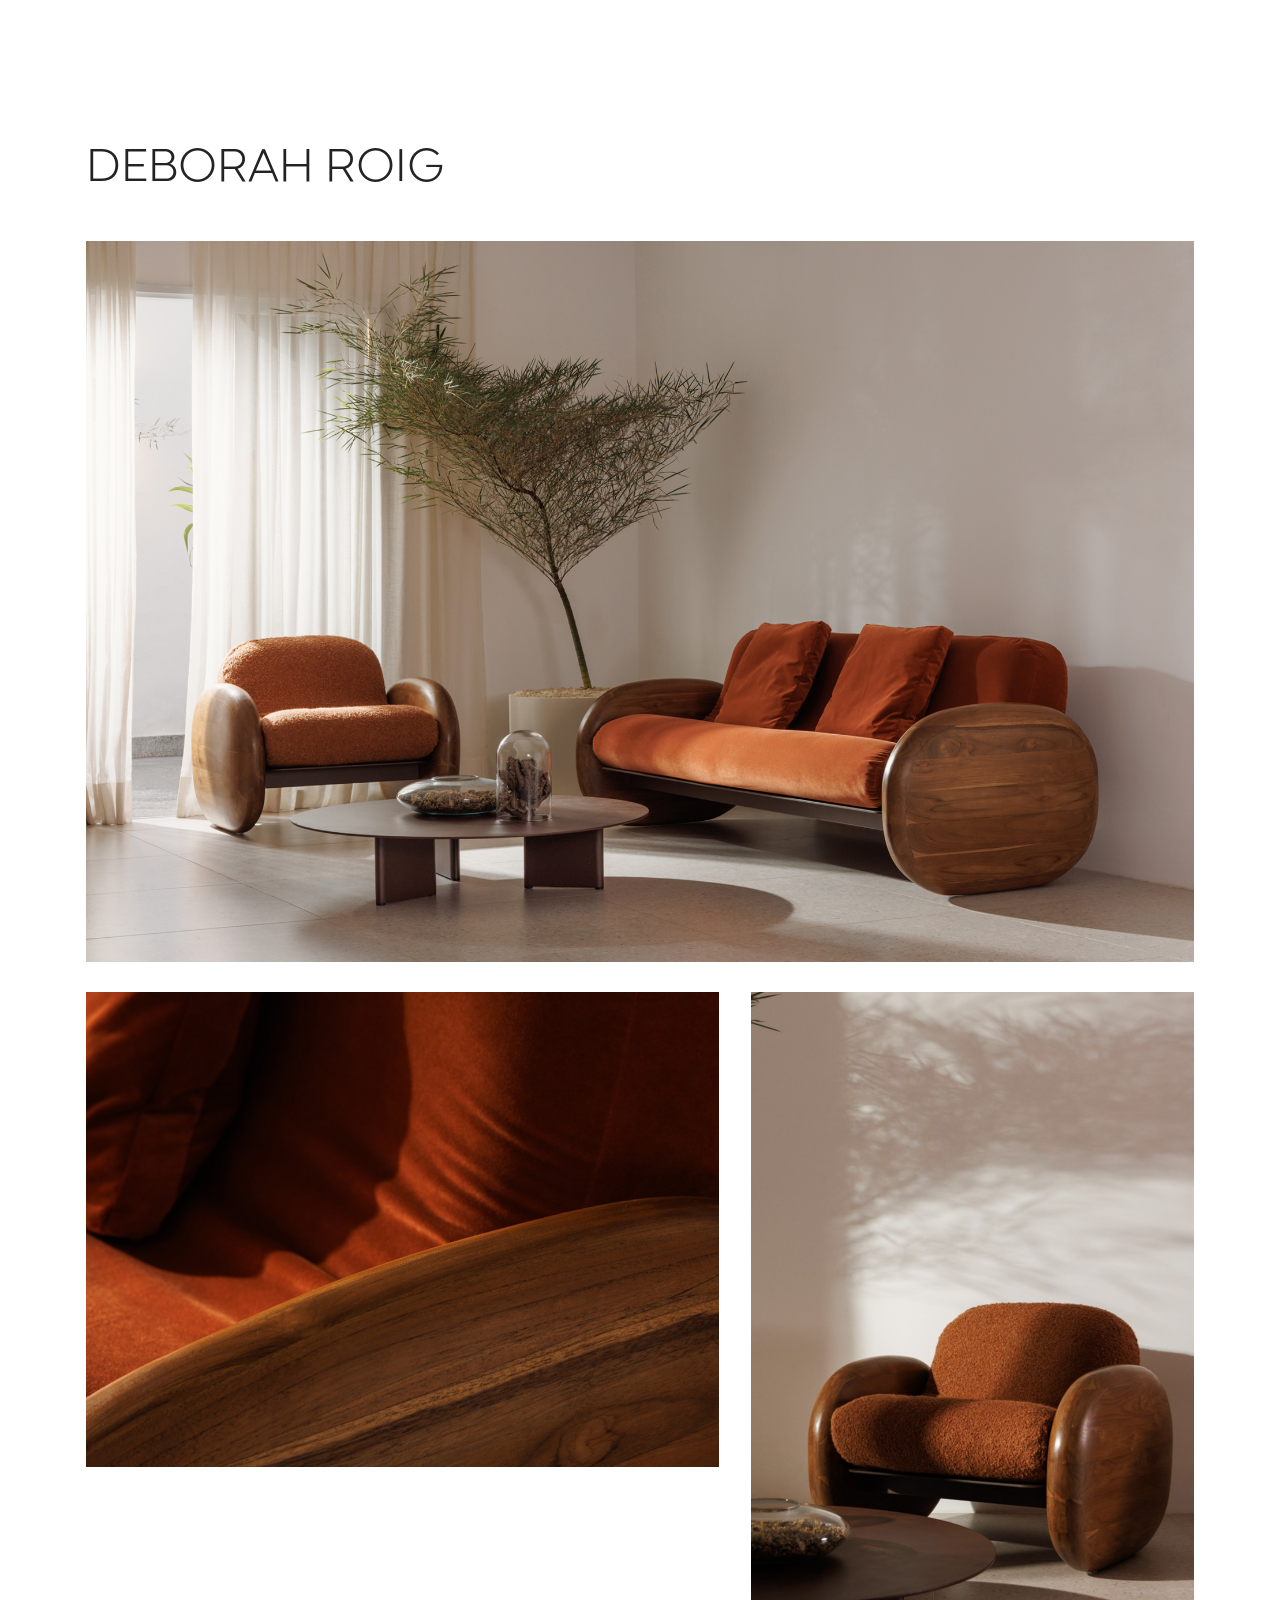
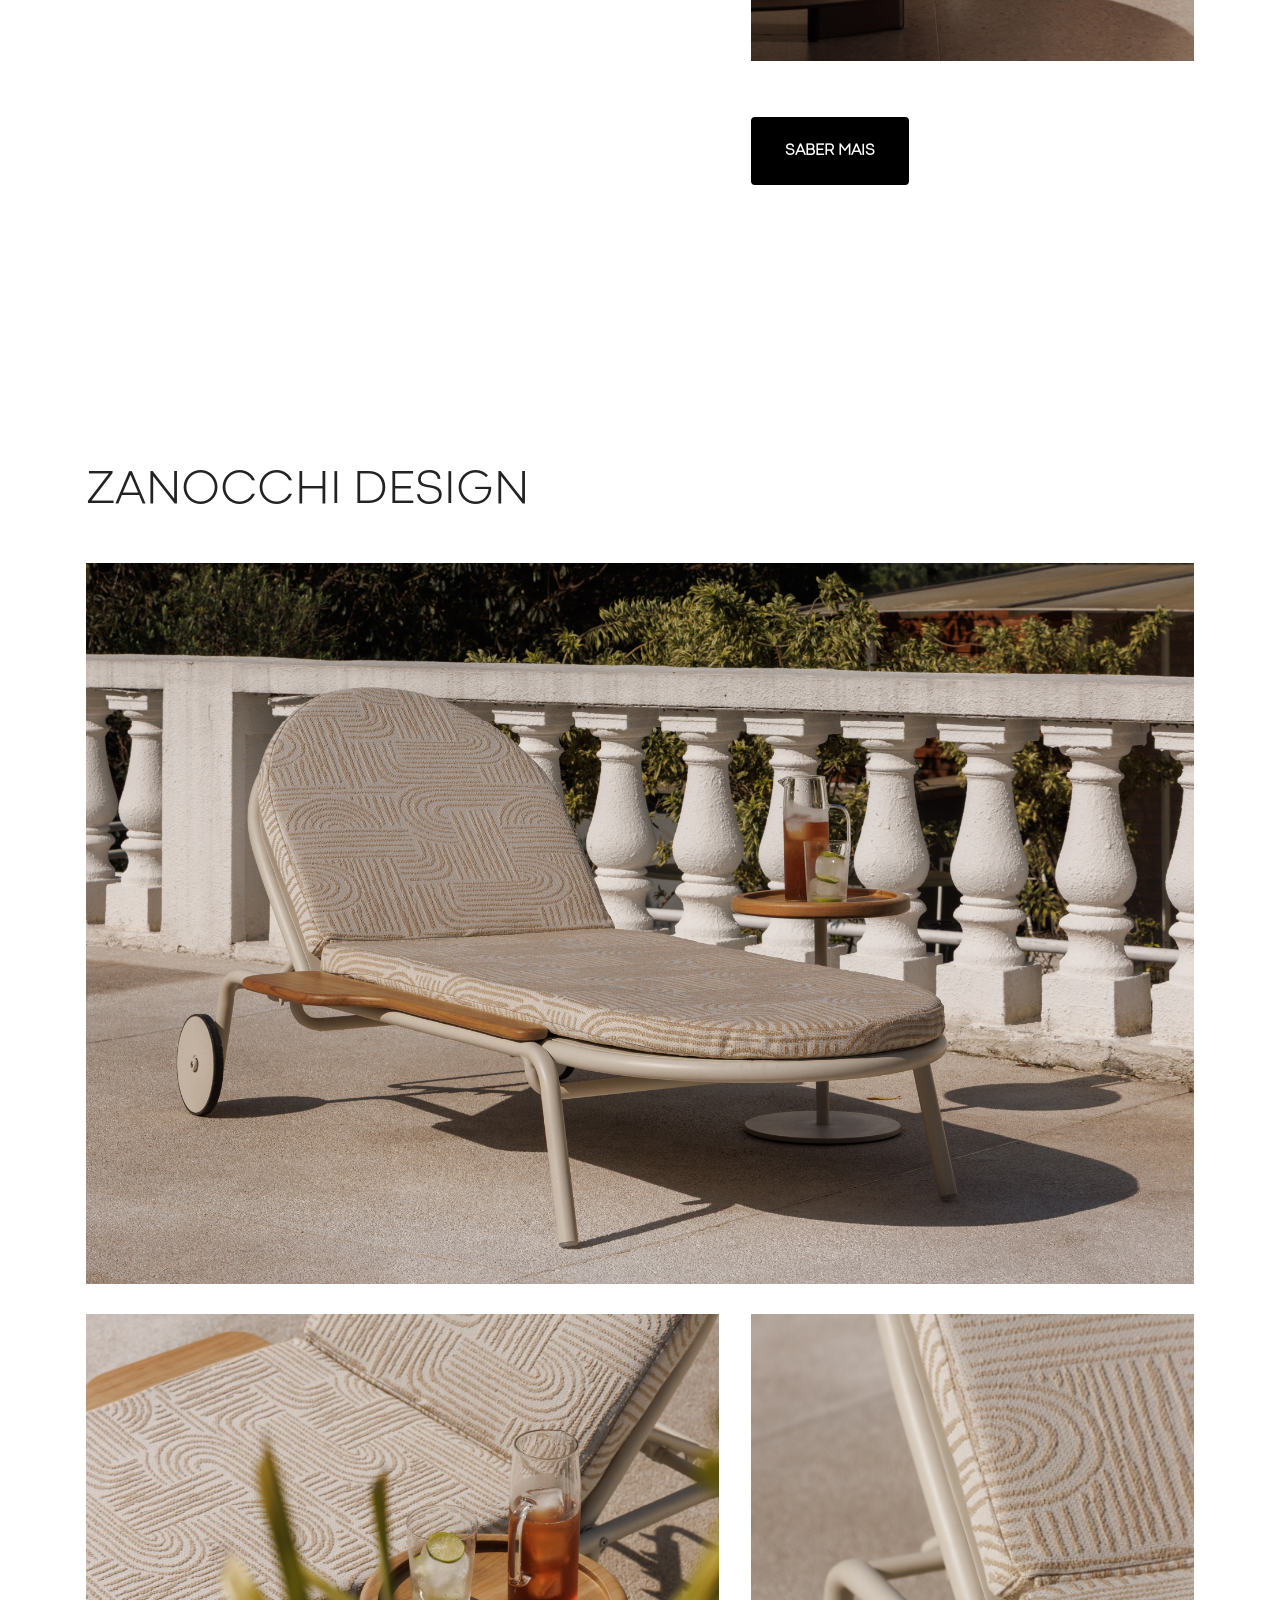
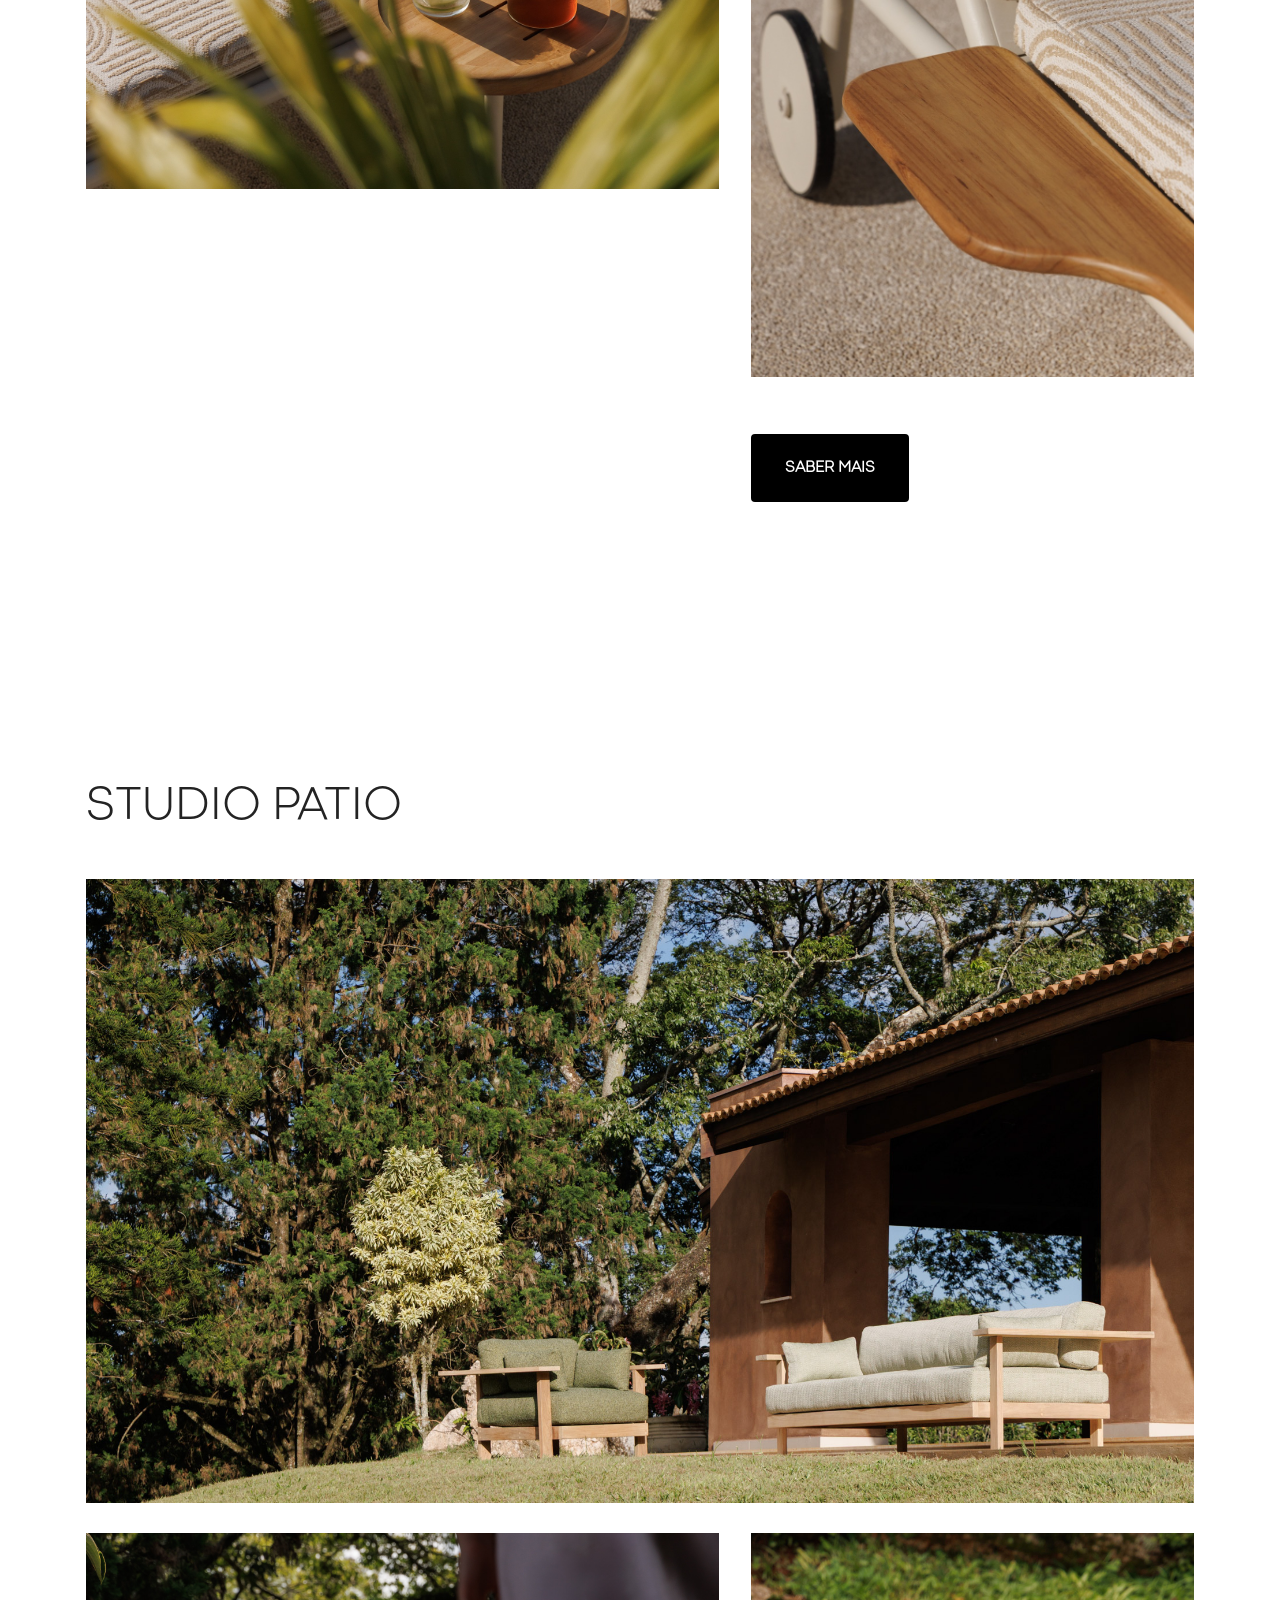
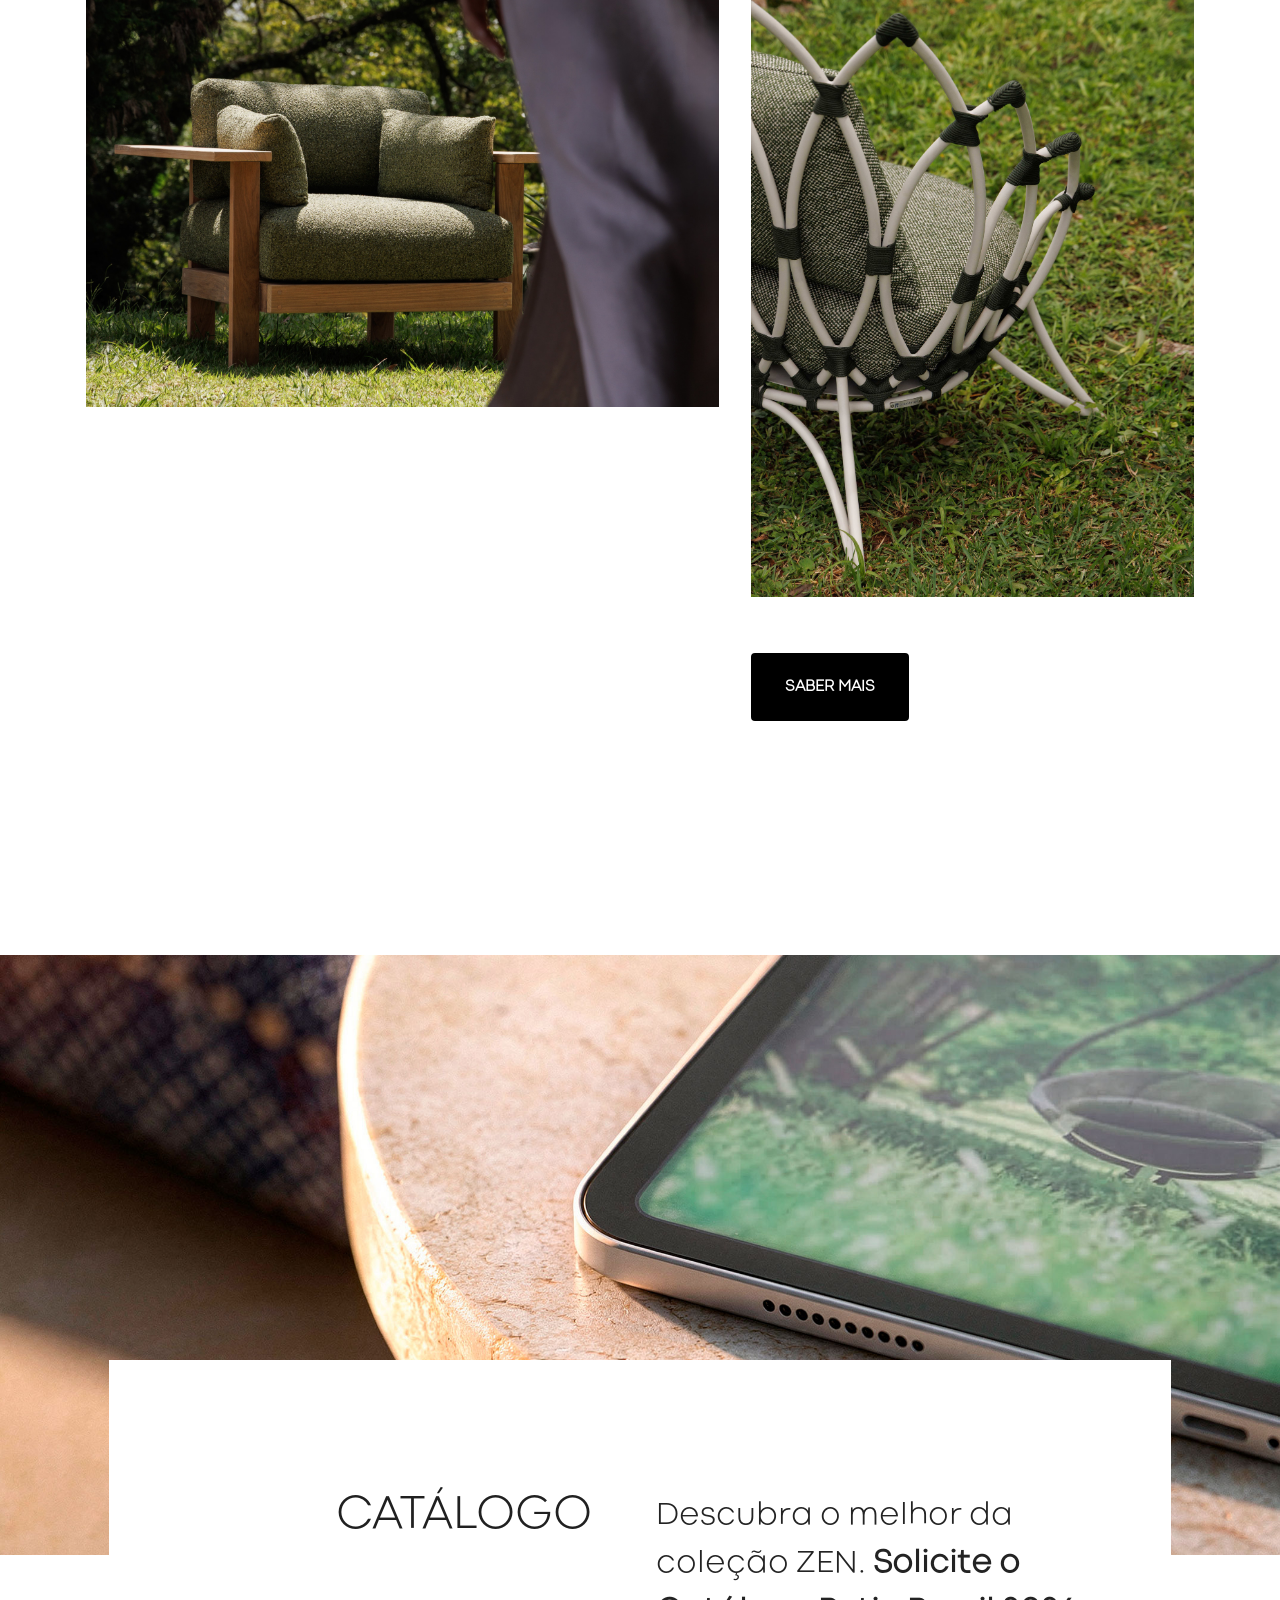
==== commit d81f82f0: "Adicionar recursos locais e interações da Coleção Zen" ====
--- a/index.html
+++ b/index.html
@@ -52,7 +52,7 @@
 				</span>
 				
 			</div>
-			<button class="navbar-toggler" type="button" data-toggle="collapse" data-bs-toggle="collapse" data-target="#navbarSupportedContent" data-bs-target="#navbarSupportedContent" aria-controls="navbarNavAltMarkup" aria-expanded="false" aria-label="Abrir menu">
+			<button class="navbar-toggler" type="button" data-toggle="collapse" data-bs-toggle="collapse" data-target="#navbarSupportedContent" data-bs-target="#navbarSupportedContent" aria-controls="navbarSupportedContent" aria-expanded="false" aria-label="Abrir menu">
 				<div class="hamburger">
 					<span></span>
 					<span></span>
@@ -63,7 +63,7 @@
 			<div class="collapse navbar-collapse opacityScrollOff" id="navbarSupportedContent">
 				<ul class="navbar-nav nav-dropdown nav-right" data-app-modern-menu="true"><li class="nav-item">
 						<a class="nav-link link text-info text-primary display-4" href="index.html#features01-p" aria-expanded="false">Sobre</a>
-					</li><li class="nav-item dropdown"><a class="nav-link link text-info dropdown-toggle display-4" href="#" data-toggle="dropdown-submenu" data-bs-toggle="dropdown" data-bs-auto-close="outside" aria-expanded="false">Designers</a><div class="dropdown-menu" aria-labelledby="dropdown-501"><a class="text-info dropdown-item text-primary display-4" href="https://atmosfera.patiobrasilmoveis.com.br/zen/lattoog.html">Lattoog<br></a><a class="text-info dropdown-item text-primary display-4" href="https://atmosfera.patiobrasilmoveis.com.br/zen/marina_linhares.html">Marina Linhares</a><a class="text-info dropdown-item text-primary display-4" href="https://atmosfera.patiobrasilmoveis.com.br/zen/suite_arquitetos.html">Suite Arquitetos</a><a class="text-info dropdown-item text-primary show display-4" href="https://atmosfera.patiobrasilmoveis.com.br/zen/deborah_roig.html" aria-expanded="false">Deborah Roig</a><a class="text-info dropdown-item text-primary show display-4" href="https://atmosfera.patiobrasilmoveis.com.br/zen/zanocchi_design.html">Zanocchi Design</a><a class="text-info show dropdown-item text-primary display-4" href="https://atmosfera.patiobrasilmoveis.com.br/zen/studio_patio.html">Studio Patio</a></div></li><li class="nav-item"><a class="nav-link link text-info show text-primary display-4" href="https://atmosfera.patiobrasilmoveis.com.br/zen/highlight_006_zen.html">Highlight</a></li><li class="nav-item"><a class="nav-link link text-info show text-primary display-4" href="https://atmosfera.patiobrasilmoveis.com.br/linker/atendimento.html" target="_blank">Atendimento</a></li></ul>
+					</li><li class="nav-item dropdown"><a class="nav-link link text-info dropdown-toggle display-4" href="#" data-toggle="dropdown-submenu" data-bs-toggle="dropdown" data-bs-auto-close="outside" aria-expanded="false">Designers</a><div class="dropdown-menu" aria-labelledby="dropdown-501"><a class="text-info dropdown-item text-primary display-4" href="https://atmosfera.patiobrasilmoveis.com.br/zen/lattoog.html">Lattoog<br></a><a class="text-info dropdown-item text-primary display-4" href="https://atmosfera.patiobrasilmoveis.com.br/zen/marina_linhares.html">Marina Linhares</a><a class="text-info dropdown-item text-primary display-4" href="https://atmosfera.patiobrasilmoveis.com.br/zen/suite_arquitetos.html">Suite Arquitetos</a><a class="text-info dropdown-item text-primary show display-4" href="https://atmosfera.patiobrasilmoveis.com.br/zen/deborah_roig.html" aria-expanded="false">Deborah Roig</a><a class="text-info dropdown-item text-primary show display-4" href="https://atmosfera.patiobrasilmoveis.com.br/zen/zanocchi_design.html">Zanocchi Design</a><a class="text-info show dropdown-item text-primary display-4" href="https://atmosfera.patiobrasilmoveis.com.br/zen/studio_patio.html">Studio Patio</a></div></li><li class="nav-item"><a class="nav-link link text-info show text-primary display-4" href="https://atmosfera.patiobrasilmoveis.com.br/zen/highlight_006_zen.html">Highlight</a></li><li class="nav-item"><a class="nav-link link text-info show text-primary display-4" href="https://atmosfera.patiobrasilmoveis.com.br/linker/atendimento.html" target="_blank" rel="noopener">Atendimento</a></li></ul>
 				
 				
 			</div>
@@ -170,7 +170,7 @@
                                     
                                     <h4 class="card-title mbr-fonts-style display-2">ZEN</h4>
                                     <p class="card-text mbr-fonts-style display-7">A Coleção ZEN é uma celebração de espaços ao ar livre, convívio, lazer e transição. Cada peça foi pensada para transformar áreas externas em refúgios de expressão e leveza. Linhas puras, acabamentos artesanais e superfícies que convidam ao toque compõem uma estética serena e despretensiosa.<br><br>O mobiliário que compõe a coleção 2026 nasce de uma intenção sobre pausa e respiro. Seu DNA está na harmonia entre desenho e formas que convidam à presença — um estado onde o essencial ganha voz e o viver ao ar livre encontra um novo ritmo.<br><br><br></p>
-                                    <div class="mbr-section-btn item-footer"><a href="https://atmosfera.patiobrasilmoveis.com.br/linker/atendimento.html" class="btn item-btn btn-secondary display-4" target="_blank">SOLICITE O CATÁLAGO COMPLETO</a></div>
+                                    <div class="mbr-section-btn item-footer"><a href="https://atmosfera.patiobrasilmoveis.com.br/linker/atendimento.html" class="btn item-btn btn-secondary display-4" target="_blank" rel="noopener">SOLICITE O CATÁLAGO COMPLETO</a></div>
                                 </div>
                             </div>
                         </div>
@@ -732,7 +732,7 @@
     <div class="container">
         <div class="row justify-content-center">
             <div class="col-md-12 col-lg-12">
-                <div class="mbr-section-btn align-center"><a class="btn btn-secondary display-4" href="https://materiais.patiobrasil.ind.br/col2026_zen_patio_brasil" target="_blank">&nbsp; SOLICITE O CATÁLOGO&nbsp;&nbsp;</a></div>
+                <div class="mbr-section-btn align-center"><a class="btn btn-secondary display-4" href="https://materiais.patiobrasil.ind.br/col2026_zen_patio_brasil" target="_blank" rel="noopener">&nbsp; SOLICITE O CATÁLOGO&nbsp;&nbsp;</a></div>
             </div>
         </div>
     </div>
@@ -772,7 +772,7 @@
                     <div class="column-left">
                         <div class="navbar-brand">
                             <span class="navbar-logo">
-                                <a href="index.html#top" target="_blank" class="">
+                                <a href="index.html#top" target="_blank" rel="noopener" class="">
                                     <img src="assets/images/logo-simbolo-.png" alt="" style="height: 3.5rem;">
                                 </a>
                             </span>
@@ -784,23 +784,23 @@
                     <div class="column-right">
                         <div class="social-list">
                             <div class="soc-item">
-                                <a href="https://www.instagram.com/patiobrasilmoveis/" target="_blank" class=""><span class="mbr-iconfont mbr-iconfont-social socicon-instagram socicon"></span></a>
+                                <a href="https://www.instagram.com/patiobrasilmoveis/" target="_blank" rel="noopener" class=""><span class="mbr-iconfont mbr-iconfont-social socicon-instagram socicon"></span></a>
                             </div>
                             <div class="soc-item">
-                                <a href="https://www.linkedin.com/company/patio-brasil-moveis-externos/" target="_blank" class=""><span class="mbr-iconfont mbr-iconfont-social socicon-linkedin socicon"></span></a>
+                                <a href="https://www.linkedin.com/company/patio-brasil-moveis-externos/" target="_blank" rel="noopener" class=""><span class="mbr-iconfont mbr-iconfont-social socicon-linkedin socicon"></span></a>
                             </div>
                             <div class="soc-item">
-                                <a href="https://br.pinterest.com/patiobrasil/" target="_blank" class=""><span class="mbr-iconfont mbr-iconfont-social socicon-pinterest socicon"></span></a>
+                                <a href="https://br.pinterest.com/patiobrasil/" target="_blank" rel="noopener" class=""><span class="mbr-iconfont mbr-iconfont-social socicon-pinterest socicon"></span></a>
                             </div>
                             <div class="soc-item">
-                                <a href="https://www.facebook.com/patiobrasilmoveis/" target="_blank" class=""><span class="mbr-iconfont mbr-iconfont-social socicon-facebook socicon"></span></a>
+                                <a href="https://www.facebook.com/patiobrasilmoveis/" target="_blank" rel="noopener" class=""><span class="mbr-iconfont mbr-iconfont-social socicon-facebook socicon"></span></a>
                             </div>
                             
                             
                         </div>
                         <div class="list-box">
                             <ul class="contact-list mbr-fonts-style display-4">
-                                <li class="contact-text item-wrap"><a href="https://www.patiobrasil.ind.br/" class="text-primary" target="_blank">//patiobrasil.ind.br</a></li><a href="https://www.patiobrasil.ind.br/" class="text-primary" target="_blank">
+                                <li class="contact-text item-wrap"><a href="https://www.patiobrasil.ind.br/" class="text-primary" target="_blank" rel="noopener">//patiobrasil.ind.br</a></li><a href="https://www.patiobrasil.ind.br/" class="text-primary" target="_blank" rel="noopener">
                                 </a><li class="contact-text item-wrap">Tel. (34) 3325-3000</li>
                             </ul>
                         </div>
@@ -822,4 +822,4 @@
 <script src="assets/bootstrap/js/bootstrap.bundle.min.js" defer></script>
 <script src="assets/parallax/jarallax.js" defer></script>
 <script src="zen.js" defer></script>
-</body><div id="codex-browser-sidebar-comments-root" style="position: fixed; inset: 0px; pointer-events: none; z-index: 2147483647;"></div></html>
+</body></html>
--- a/assets/parallax/jarallax.css
+++ b/assets/parallax/jarallax.css
@@ -0,0 +1,15 @@
+.jarallax {
+    position: relative;
+    z-index: 0;
+}
+.jarallax > .jarallax-img {
+    position: absolute;
+    object-fit: cover;
+    /* support for plugin https://github.com/bfred-it/object-fit-images */
+    font-family: 'object-fit: cover;';
+    top: 0;
+    left: 0;
+    width: 100%;
+    height: 100%;
+    z-index: -1;
+}
--- a/assets/dropdown/css/style.css
+++ b/assets/dropdown/css/style.css
@@ -0,0 +1,265 @@
+.navbar-dropdown {
+  left: 0;
+  padding: 0;
+  position: absolute;
+  right: 0;
+  top: 0;
+  transition: all 0.45s ease;
+  z-index: 1030;
+  background: #282828; }
+  .navbar-dropdown .navbar-logo {
+    margin-right: 0.8rem;
+    transition: margin 0.3s ease-in-out;
+    vertical-align: middle; }
+    .navbar-dropdown .navbar-logo img {
+      height: 3.125rem;
+      transition: all 0.3s ease-in-out; }
+    .navbar-dropdown .navbar-logo.mbr-iconfont {
+      font-size: 3.125rem;
+      line-height: 3.125rem; }
+  .navbar-dropdown .navbar-caption {
+    font-weight: 700;
+    white-space: normal;
+    vertical-align: -4px;
+    line-height: 3.125rem !important; }
+    .navbar-dropdown .navbar-caption, .navbar-dropdown .navbar-caption:hover {
+      color: inherit;
+      text-decoration: none; }
+  .navbar-dropdown .mbr-iconfont + .navbar-caption {
+    vertical-align: -1px; }
+  .navbar-dropdown.navbar-fixed-top {
+    position: fixed; }
+  .navbar-dropdown .navbar-brand span {
+    vertical-align: -4px; }
+  .navbar-dropdown.bg-color.transparent {
+    background: none; }
+  .navbar-dropdown.navbar-short .navbar-brand {
+    padding: 0.625rem 0; }
+    .navbar-dropdown.navbar-short .navbar-brand span {
+      vertical-align: -1px; }
+  .navbar-dropdown.navbar-short .navbar-caption {
+    line-height: 2.375rem !important;
+    vertical-align: -2px; }
+  .navbar-dropdown.navbar-short .navbar-logo {
+    margin-right: 0.5rem; }
+    .navbar-dropdown.navbar-short .navbar-logo img {
+      height: 2.375rem; }
+    .navbar-dropdown.navbar-short .navbar-logo.mbr-iconfont {
+      font-size: 2.375rem;
+      line-height: 2.375rem; }
+  .navbar-dropdown.navbar-short .mbr-table-cell {
+    height: 3.625rem; }
+  .navbar-dropdown .navbar-close {
+    left: 0.6875rem;
+    position: fixed;
+    top: 0.75rem;
+    z-index: 1000; }
+  .navbar-dropdown .hamburger-icon {
+    content: "";
+    display: inline-block;
+    vertical-align: middle;
+    width: 16px;
+    -webkit-box-shadow: 0 -6px 0 1px #282828,0 0 0 1px #282828,0 6px 0 1px #282828;
+    -moz-box-shadow: 0 -6px 0 1px #282828,0 0 0 1px #282828,0 6px 0 1px #282828;
+    box-shadow: 0 -6px 0 1px #282828,0 0 0 1px #282828,0 6px 0 1px #282828; }
+
+.dropdown-menu .dropdown-toggle[data-toggle="dropdown-submenu"]::after {
+  border-bottom: 0.35em solid transparent;
+  border-left: 0.35em solid;
+  border-right: 0;
+  border-top: 0.35em solid transparent;
+  margin-left: 0.3rem; }
+
+.dropdown-menu .dropdown-item:focus {
+  outline: 0; }
+
+.nav-dropdown {
+  font-size: 0.75rem;
+  font-weight: 500;
+  height: auto !important; }
+  .nav-dropdown .nav-btn {
+    padding-left: 1rem; }
+  .nav-dropdown .link {
+    margin: .667em 1.667em;
+    font-weight: 500;
+    padding: 0;
+    transition: color .2s ease-in-out; }
+    .nav-dropdown .link.dropdown-toggle {
+      margin-right: 2.583em; }
+      .nav-dropdown .link.dropdown-toggle::after {
+        margin-left: .25rem;
+        border-top: 0.35em solid;
+        border-right: 0.35em solid transparent;
+        border-left: 0.35em solid transparent;
+        border-bottom: 0; }
+      .nav-dropdown .link.dropdown-toggle[aria-expanded="true"] {
+        margin: 0;
+        padding: 0.667em 3.263em  0.667em 1.667em; }
+  .nav-dropdown .link::after,
+  .nav-dropdown .dropdown-item::after {
+    color: inherit; }
+  .nav-dropdown .btn {
+    font-size: 0.75rem;
+    font-weight: 700;
+    letter-spacing: 0;
+    margin-bottom: 0;
+    padding-left: 1.25rem;
+    padding-right: 1.25rem; }
+  .nav-dropdown .dropdown-menu {
+    border-radius: 0;
+    border: 0;
+    left: 0;
+    margin: 0;
+    padding-bottom: 1.25rem;
+    padding-top: 1.25rem;
+    position: relative; }
+  .nav-dropdown .dropdown-submenu {
+    margin-left: 0.125rem;
+    top: 0; }
+  .nav-dropdown .dropdown-item {
+    font-weight: 500;
+    line-height: 2;
+    padding: 0.3846em 4.615em 0.3846em 1.5385em;
+    position: relative;
+    transition: color .2s ease-in-out, background-color .2s ease-in-out; }
+    .nav-dropdown .dropdown-item::after {
+      margin-top: -0.3077em;
+      position: absolute;
+      right: 1.1538em;
+      top: 50%; }
+    .nav-dropdown .dropdown-item:focus, .nav-dropdown .dropdown-item:hover {
+      background: none; }
+
+@media (max-width: 767px) {
+  .nav-dropdown.navbar-toggleable-sm {
+    bottom: 0;
+    display: none;
+    left: 0;
+    overflow-x: hidden;
+    position: fixed;
+    top: 0;
+    transform: translateX(-100%);
+    -ms-transform: translateX(-100%);
+    -webkit-transform: translateX(-100%);
+    width: 18.75rem;
+    z-index: 999; } }
+.nav-dropdown.navbar-toggleable-xl {
+  bottom: 0;
+  display: none;
+  left: 0;
+  overflow-x: hidden;
+  position: fixed;
+  top: 0;
+  transform: translateX(-100%);
+  -ms-transform: translateX(-100%);
+  -webkit-transform: translateX(-100%);
+  width: 18.75rem;
+  z-index: 999; }
+
+.nav-dropdown-sm {
+  display: block !important;
+  overflow-x: hidden;
+  overflow: auto;
+  padding-top: 3.875rem; }
+  .nav-dropdown-sm::after {
+    content: "";
+    display: block;
+    height: 3rem;
+    width: 100%; }
+  .nav-dropdown-sm.collapse.in ~ .navbar-close {
+    display: block !important; }
+  .nav-dropdown-sm.collapsing, .nav-dropdown-sm.collapse.in {
+    transform: translateX(0);
+    -ms-transform: translateX(0);
+    -webkit-transform: translateX(0);
+    transition: all 0.25s ease-out;
+    -webkit-transition: all 0.25s ease-out;
+    background: #282828; }
+  .nav-dropdown-sm.collapsing[aria-expanded="false"] {
+    transform: translateX(-100%);
+    -ms-transform: translateX(-100%);
+    -webkit-transform: translateX(-100%); }
+  .nav-dropdown-sm .nav-item {
+    display: block;
+    margin-left: 0 !important;
+    padding-left: 0; }
+  .nav-dropdown-sm .link,
+  .nav-dropdown-sm .dropdown-item {
+    border-top: 1px dotted rgba(255, 255, 255, 0.1);
+    font-size: 0.8125rem;
+    line-height: 1.6;
+    margin: 0 !important;
+    padding: 0.875rem 2.4rem 0.875rem 1.5625rem !important;
+    position: relative;
+    white-space: normal; }
+    .nav-dropdown-sm .link:focus, .nav-dropdown-sm .link:hover,
+    .nav-dropdown-sm .dropdown-item:focus,
+    .nav-dropdown-sm .dropdown-item:hover {
+      background: rgba(0, 0, 0, 0.2) !important;
+      color: #c0a375; }
+  .nav-dropdown-sm .nav-btn {
+    position: relative;
+    padding: 1.5625rem 1.5625rem 0 1.5625rem; }
+    .nav-dropdown-sm .nav-btn::before {
+      border-top: 1px dotted rgba(255, 255, 255, 0.1);
+      content: "";
+      left: 0;
+      position: absolute;
+      top: 0;
+      width: 100%; }
+    .nav-dropdown-sm .nav-btn + .nav-btn {
+      padding-top: 0.625rem; }
+      .nav-dropdown-sm .nav-btn + .nav-btn::before {
+        display: none; }
+  .nav-dropdown-sm .btn {
+    padding: 0.625rem 0; }
+  .nav-dropdown-sm .dropdown-toggle[data-toggle="dropdown-submenu"]::after {
+    margin-left: .25rem;
+    border-top: 0.35em solid;
+    border-right: 0.35em solid transparent;
+    border-left: 0.35em solid transparent;
+    border-bottom: 0; }
+  .nav-dropdown-sm .dropdown-toggle[data-toggle="dropdown-submenu"][aria-expanded="true"]::after {
+    border-top: 0;
+    border-right: 0.35em solid transparent;
+    border-left: 0.35em solid transparent;
+    border-bottom: 0.35em solid; }
+  .nav-dropdown-sm .dropdown-menu {
+    margin: 0;
+    padding: 0;
+    position: relative;
+    top: 0;
+    left: 0;
+    width: 100%;
+    border: 0;
+    float: none;
+    border-radius: 0;
+    background: none; }
+  .nav-dropdown-sm .dropdown-submenu {
+    left: 100%;
+    margin-left: 0.125rem;
+    margin-top: -1.25rem;
+    top: 0; }
+
+.navbar-toggleable-sm .nav-dropdown .dropdown-menu {
+  position: absolute; }
+
+.navbar-toggleable-sm .nav-dropdown .dropdown-submenu {
+  left: 100%;
+  margin-left: 0.125rem;
+  margin-top: -1.25rem;
+  top: 0; }
+
+.navbar-toggleable-sm.opened .nav-dropdown .dropdown-menu {
+  position: relative; }
+
+.navbar-toggleable-sm.opened .nav-dropdown .dropdown-submenu {
+  left: 0;
+  margin-left: 00rem;
+  margin-top: 0rem;
+  top: 0; }
+
+.is-builder .nav-dropdown.collapsing {
+  transition: none !important; }
+
+
--- a/assets/theme/css/style.css
+++ b/assets/theme/css/style.css
@@ -0,0 +1,965 @@
+@charset "UTF-8";
+section {
+  background-color: #ffffff;
+}
+
+body {
+  font-style: normal;
+  line-height: 1.5;
+  font-weight: 400;
+  color: #232323;
+  position: relative;
+}
+
+button {
+  background-color: transparent;
+  border-color: transparent;
+}
+
+.embla__button,
+.carousel-control {
+  background-color: #edefea !important;
+  opacity: 0.8 !important;
+  color: #464845 !important;
+  border-color: #edefea !important;
+}
+
+.carousel .close,
+.modalWindow .close {
+  background-color: #edefea !important;
+  color: #464845 !important;
+  border-color: #edefea !important;
+  opacity: 0.8 !important;
+}
+
+.carousel .close:hover,
+.modalWindow .close:hover {
+  opacity: 1 !important;
+}
+
+.carousel-indicators li {
+  background-color: #edefea !important;
+  border: 2px solid #464845 !important;
+}
+
+.carousel-indicators li:hover,
+.carousel-indicators li:active {
+  opacity: 0.8 !important;
+}
+
+.embla__button:hover,
+.carousel-control:hover {
+  background-color: #edefea !important;
+  opacity: 1 !important;
+}
+
+.modalWindow-video-container {
+  height: 80%;
+}
+
+section,
+.container,
+.container-fluid {
+  position: relative;
+  word-wrap: break-word;
+}
+
+a.mbr-iconfont:hover {
+  text-decoration: none;
+}
+
+.article .lead p,
+.article .lead ul,
+.article .lead ol,
+.article .lead pre,
+.article .lead blockquote {
+  margin-bottom: 0;
+}
+
+a {
+  font-style: normal;
+  font-weight: 400;
+  cursor: pointer;
+}
+a, a:hover {
+  text-decoration: none;
+}
+
+.mbr-section-title {
+  font-style: normal;
+  line-height: 1.3;
+}
+
+.mbr-section-subtitle {
+  line-height: 1.3;
+}
+
+.mbr-text {
+  font-style: normal;
+  line-height: 1.7;
+}
+
+h1,
+h2,
+h3,
+h4,
+h5,
+h6,
+.display-1,
+.display-2,
+.display-4,
+.display-5,
+.display-7,
+span,
+p,
+a {
+  line-height: 1;
+  word-break: break-word;
+  word-wrap: break-word;
+  font-weight: 400;
+}
+
+b,
+strong {
+  font-weight: bold;
+}
+
+input:-webkit-autofill, input:-webkit-autofill:hover, input:-webkit-autofill:focus, input:-webkit-autofill:active {
+  transition-delay: 9999s;
+  -webkit-transition-property: background-color, color;
+  transition-property: background-color, color;
+}
+
+textarea[type=hidden] {
+  display: none;
+}
+
+section {
+  background-position: 50% 50%;
+  background-repeat: no-repeat;
+  background-size: cover;
+}
+section .mbr-background-video,
+section .mbr-background-video-preview {
+  position: absolute;
+  bottom: 0;
+  left: 0;
+  right: 0;
+  top: 0;
+}
+
+.hidden {
+  visibility: hidden;
+}
+
+.mbr-z-index20 {
+  z-index: 20;
+}
+
+/*! Base colors */
+.mbr-white {
+  color: #ffffff;
+}
+
+.mbr-black {
+  color: #111111;
+}
+
+.mbr-bg-white {
+  background-color: #ffffff;
+}
+
+.mbr-bg-black {
+  background-color: #000000;
+}
+
+/*! Text-aligns */
+.align-left {
+  text-align: left;
+}
+
+.align-center {
+  text-align: center;
+}
+
+.align-right {
+  text-align: right;
+}
+
+/*! Font-weight  */
+.mbr-light {
+  font-weight: 300;
+}
+
+.mbr-regular {
+  font-weight: 400;
+}
+
+.mbr-semibold {
+  font-weight: 500;
+}
+
+.mbr-bold {
+  font-weight: 700;
+}
+
+/*! Media  */
+.media-content {
+  flex-basis: 100%;
+}
+
+.media-container-row {
+  display: flex;
+  flex-direction: row;
+  flex-wrap: wrap;
+  justify-content: center;
+  align-content: center;
+  align-items: start;
+}
+.media-container-row .media-size-item {
+  width: 400px;
+}
+
+.media-container-column {
+  display: flex;
+  flex-direction: column;
+  flex-wrap: wrap;
+  justify-content: center;
+  align-content: center;
+  align-items: stretch;
+}
+.media-container-column > * {
+  width: 100%;
+}
+
+@media (min-width: 992px) {
+  .media-container-row {
+    flex-wrap: nowrap;
+  }
+}
+figure {
+  margin-bottom: 0;
+  overflow: hidden;
+}
+
+figure[mbr-media-size] {
+  transition: width 0.1s;
+}
+
+img,
+iframe {
+  display: block;
+  width: 100%;
+}
+
+.card {
+  background-color: transparent;
+  border: none;
+}
+
+.card-box {
+  width: 100%;
+}
+
+.card-img {
+  text-align: center;
+  flex-shrink: 0;
+  -webkit-flex-shrink: 0;
+}
+
+.media {
+  max-width: 100%;
+  margin: 0 auto;
+}
+
+.mbr-figure {
+  align-self: center;
+}
+
+.media-container > div {
+  max-width: 100%;
+}
+
+.mbr-figure img,
+.card-img img {
+  width: 100%;
+}
+
+@media (max-width: 991px) {
+  .media-size-item {
+    width: auto !important;
+  }
+  .media {
+    width: auto;
+  }
+  .mbr-figure {
+    width: 100% !important;
+  }
+}
+/*! Buttons */
+.mbr-section-btn {
+  margin-left: -0.6rem;
+  margin-right: -0.6rem;
+  font-size: 0;
+}
+
+.btn {
+  font-weight: 600;
+  border-width: 1px;
+  font-style: normal;
+  margin: 0.6rem 0.6rem;
+  white-space: normal;
+  transition: all 0.2s ease-in-out;
+  display: inline-flex;
+  align-items: center;
+  justify-content: center;
+  word-break: break-word;
+}
+
+.btn-sm {
+  font-weight: 600;
+  letter-spacing: 0px;
+  transition: all 0.3s ease-in-out;
+}
+
+.btn-md {
+  font-weight: 600;
+  letter-spacing: 0px;
+  transition: all 0.3s ease-in-out;
+}
+
+.btn-lg {
+  font-weight: 600;
+  letter-spacing: 0px;
+  transition: all 0.3s ease-in-out;
+}
+
+.btn-form {
+  margin: 0;
+}
+.btn-form:hover {
+  cursor: pointer;
+}
+
+nav .mbr-section-btn {
+  margin-left: 0rem;
+  margin-right: 0rem;
+}
+
+/*! Btn icon margin */
+.btn .mbr-iconfont,
+.btn.btn-sm .mbr-iconfont {
+  order: 1;
+  cursor: pointer;
+  margin-left: 0.5rem;
+  vertical-align: sub;
+}
+
+.btn.btn-md .mbr-iconfont,
+.btn.btn-md .mbr-iconfont {
+  margin-left: 0.8rem;
+}
+
+.mbr-regular {
+  font-weight: 400;
+}
+
+.mbr-semibold {
+  font-weight: 500;
+}
+
+.mbr-bold {
+  font-weight: 700;
+}
+
+[type=submit] {
+  -webkit-appearance: none;
+}
+
+/*! Full-screen */
+.mbr-fullscreen .mbr-overlay {
+  min-height: 100vh;
+}
+
+.mbr-fullscreen {
+  display: flex;
+  display: -moz-flex;
+  display: -ms-flex;
+  display: -o-flex;
+  align-items: center;
+  min-height: 100vh;
+  padding-top: 3rem;
+  padding-bottom: 3rem;
+}
+
+/*! Map */
+.map {
+  height: 25rem;
+  position: relative;
+}
+.map iframe {
+  width: 100%;
+  height: 100%;
+}
+
+/*! Scroll to top arrow */
+.mbr-arrow-up {
+  bottom: 25px;
+  right: 90px;
+  position: fixed;
+  text-align: right;
+  z-index: 5000;
+  color: #ffffff;
+  font-size: 22px;
+}
+
+.mbr-arrow-up a {
+  background: rgba(0, 0, 0, 0.2);
+  border-radius: 50%;
+  color: #fff;
+  display: inline-block;
+  height: 60px;
+  width: 60px;
+  border: 2px solid #fff;
+  outline-style: none !important;
+  position: relative;
+  text-decoration: none;
+  transition: all 0.3s ease-in-out;
+  cursor: pointer;
+  text-align: center;
+}
+.mbr-arrow-up a:hover {
+  background-color: rgba(0, 0, 0, 0.4);
+}
+.mbr-arrow-up a i {
+  line-height: 60px;
+}
+
+.mbr-arrow-up-icon {
+  display: block;
+  color: #fff;
+}
+
+.mbr-arrow-up-icon::before {
+  content: "›";
+  display: inline-block;
+  font-family: serif;
+  font-size: 22px;
+  line-height: 1;
+  font-style: normal;
+  position: relative;
+  top: 6px;
+  left: -4px;
+  transform: rotate(-90deg);
+}
+
+/*! Arrow Down */
+.mbr-arrow {
+  position: absolute;
+  bottom: 45px;
+  left: 50%;
+  width: 60px;
+  height: 60px;
+  cursor: pointer;
+  background-color: rgba(80, 80, 80, 0.5);
+  border-radius: 50%;
+  transform: translateX(-50%);
+}
+@media (max-width: 767px) {
+  .mbr-arrow {
+    display: none;
+  }
+}
+.mbr-arrow > a {
+  display: inline-block;
+  text-decoration: none;
+  outline-style: none;
+  animation: arrowdown 1.7s ease-in-out infinite;
+  color: #ffffff;
+}
+.mbr-arrow > a > i {
+  position: absolute;
+  top: -2px;
+  left: 15px;
+  font-size: 2rem;
+}
+
+#scrollToTop a i::before {
+  content: "";
+  position: absolute;
+  display: block;
+  border-bottom: 2.5px solid #fff;
+  border-left: 2.5px solid #fff;
+  width: 27.8%;
+  height: 27.8%;
+  left: 50%;
+  top: 51%;
+  transform: translateY(-30%) translateX(-50%) rotate(135deg);
+}
+
+@keyframes arrowdown {
+  0% {
+    transform: translateY(0px);
+  }
+  50% {
+    transform: translateY(-5px);
+  }
+  100% {
+    transform: translateY(0px);
+  }
+}
+@media (max-width: 500px) {
+  .mbr-arrow-up {
+    left: 0;
+    right: 0;
+    text-align: center;
+  }
+}
+/*Gradients animation*/
+@keyframes gradient-animation {
+  from {
+    background-position: 0% 100%;
+    animation-timing-function: ease-in-out;
+  }
+  to {
+    background-position: 100% 0%;
+    animation-timing-function: ease-in-out;
+  }
+}
+.bg-gradient {
+  background-size: 200% 200%;
+  animation: gradient-animation 5s infinite alternate;
+  -webkit-animation: gradient-animation 5s infinite alternate;
+}
+
+.menu .navbar-brand {
+  display: -webkit-flex;
+}
+.menu .navbar-brand span {
+  display: flex;
+  display: -webkit-flex;
+}
+.menu .navbar-brand .navbar-caption-wrap {
+  display: -webkit-flex;
+}
+.menu .navbar-brand .navbar-logo img {
+  display: -webkit-flex;
+  width: auto;
+}
+@media (min-width: 768px) and (max-width: 991px) {
+  .menu .navbar-toggleable-sm .navbar-nav {
+    display: -ms-flexbox;
+  }
+}
+@media (max-width: 991px) {
+  .menu .navbar-collapse {
+    max-height: 93.5vh;
+  }
+  .menu .navbar-collapse.show {
+    overflow: auto;
+  }
+}
+@media (min-width: 992px) {
+  .menu .navbar-nav.nav-dropdown {
+    display: -webkit-flex;
+  }
+  .menu .navbar-toggleable-sm .navbar-collapse {
+    display: -webkit-flex !important;
+  }
+  .menu .collapsed .navbar-collapse {
+    max-height: 93.5vh;
+  }
+  .menu .collapsed .navbar-collapse.show {
+    overflow: auto;
+  }
+}
+@media (max-width: 767px) {
+  .menu .navbar-collapse {
+    max-height: 80vh;
+  }
+}
+
+.nav-link .mbr-iconfont {
+  margin-right: 0.5rem;
+}
+
+.navbar {
+  display: -webkit-flex;
+  -webkit-flex-wrap: wrap;
+  -webkit-align-items: center;
+  -webkit-justify-content: space-between;
+}
+
+.navbar-collapse {
+  -webkit-flex-basis: 100%;
+  -webkit-flex-grow: 1;
+  -webkit-align-items: center;
+}
+
+.nav-dropdown .link {
+  padding: 0.667em 1.667em !important;
+  margin: 0 !important;
+}
+
+.nav {
+  display: -webkit-flex;
+  -webkit-flex-wrap: wrap;
+}
+
+.row {
+  display: -webkit-flex;
+  -webkit-flex-wrap: wrap;
+}
+
+.justify-content-center {
+  -webkit-justify-content: center;
+}
+
+.form-inline {
+  display: -webkit-flex;
+}
+
+.card-wrapper {
+  -webkit-flex: 1;
+}
+
+.carousel-control {
+  z-index: 10;
+  display: -webkit-flex;
+}
+
+.carousel-controls {
+  display: -webkit-flex;
+}
+
+.media {
+  display: -webkit-flex;
+}
+
+.form-group:focus {
+  outline: none;
+}
+
+.jq-selectbox__select {
+  padding: 7px 0;
+  position: relative;
+}
+
+.jq-selectbox__dropdown {
+  overflow: hidden;
+  border-radius: 10px;
+  position: absolute;
+  top: 100%;
+  left: 0 !important;
+  width: 100% !important;
+}
+
+.jq-selectbox__trigger-arrow {
+  right: 0;
+  transform: translateY(-50%);
+}
+
+.jq-selectbox li {
+  padding: 1.07em 0.5em;
+}
+
+input[type=range] {
+  padding-left: 0 !important;
+  padding-right: 0 !important;
+}
+
+.modal-dialog,
+.modal-content {
+  height: 100%;
+}
+
+.modal-dialog .carousel-inner {
+  height: calc(100vh - 1.75rem);
+}
+@media (max-width: 575px) {
+  .modal-dialog .carousel-inner {
+    height: calc(100vh - 1rem);
+  }
+}
+
+.carousel-item {
+  text-align: center;
+}
+
+.carousel-item img {
+  margin: auto;
+}
+
+.navbar-toggler {
+  align-self: flex-start;
+  padding: 0.25rem 0.75rem;
+  font-size: 1.25rem;
+  line-height: 1;
+  background: transparent;
+  border: 1px solid transparent;
+  border-radius: 0.25rem;
+}
+
+.navbar-toggler:focus,
+.navbar-toggler:hover {
+  text-decoration: none;
+  box-shadow: none;
+}
+
+.navbar-toggler-icon {
+  display: inline-block;
+  width: 1.5em;
+  height: 1.5em;
+  vertical-align: middle;
+  content: "";
+  background: no-repeat center center;
+  background-size: 100% 100%;
+}
+
+.navbar-toggler-left {
+  position: absolute;
+  left: 1rem;
+}
+
+.navbar-toggler-right {
+  position: absolute;
+  right: 1rem;
+}
+
+.card-img {
+  width: auto;
+}
+
+.menu .navbar.collapsed:not(.beta-menu) {
+  flex-direction: column;
+}
+
+.carousel-item.active,
+.carousel-item-next,
+.carousel-item-prev {
+  display: flex;
+}
+
+.note-air-layout .dropup .dropdown-menu,
+.note-air-layout .navbar-fixed-bottom .dropdown .dropdown-menu {
+  bottom: initial !important;
+}
+
+html,
+body {
+  height: auto;
+  min-height: 100vh;
+}
+
+.dropup .dropdown-toggle::after {
+  display: none;
+}
+
+.form-asterisk {
+  font-family: initial;
+  position: absolute;
+  top: -2px;
+  font-weight: normal;
+}
+
+.form-control-label {
+  position: relative;
+  cursor: pointer;
+  margin-bottom: 0.357em;
+  padding: 0;
+}
+
+.alert {
+  color: #ffffff;
+  border-radius: 0;
+  border: 0;
+  font-size: 1.1rem;
+  line-height: 1.5;
+  margin-bottom: 1.875rem;
+  padding: 1.25rem;
+  position: relative;
+  text-align: center;
+}
+.alert.alert-form::after {
+  background-color: inherit;
+  bottom: -7px;
+  content: "";
+  display: block;
+  height: 14px;
+  left: 50%;
+  margin-left: -7px;
+  position: absolute;
+  transform: rotate(45deg);
+  width: 14px;
+}
+
+.form-control {
+  background-color: #ffffff;
+  background-clip: border-box;
+  color: #232323;
+  line-height: 1rem !important;
+  height: auto;
+  padding: 1.2rem 2rem;
+  transition: border-color 0.25s ease 0s;
+  border: 1px solid transparent !important;
+  border-radius: 4px;
+  box-shadow: rgba(0, 0, 0, 0.07) 0px 1px 1px 0px, rgba(0, 0, 0, 0.07) 0px 1px 3px 0px, rgba(0, 0, 0, 0.03) 0px 0px 0px 1px;
+}
+.form-active .form-control:invalid {
+  border-color: red;
+}
+
+.row > * {
+  padding-right: 1rem;
+  padding-left: 1rem;
+}
+
+form .row {
+  margin-left: -0.6rem;
+  margin-right: -0.6rem;
+}
+form .row [class*=col] {
+  padding-left: 0.6rem;
+  padding-right: 0.6rem;
+}
+
+form .mbr-section-btn {
+  padding-left: 0.6rem;
+  padding-right: 0.6rem;
+}
+
+form .form-check-input {
+  margin-top: 0.5;
+}
+
+textarea.form-control {
+  line-height: 1.5rem !important;
+}
+
+.form-group {
+  margin-bottom: 1.2rem;
+}
+
+.form-control,
+form .btn {
+  min-height: 48px;
+}
+
+.gdpr-block label span.textGDPR input[name=gdpr] {
+  top: 7px;
+}
+
+.form-control:focus {
+  box-shadow: none;
+}
+
+:focus {
+  outline: none;
+}
+
+.mbr-overlay {
+  background-color: #000;
+  bottom: 0;
+  left: 0;
+  opacity: 0.5;
+  position: absolute;
+  right: 0;
+  top: 0;
+  z-index: 0;
+  pointer-events: none;
+}
+
+blockquote {
+  font-style: italic;
+  padding: 3rem;
+  font-size: 1.09rem;
+  position: relative;
+  border-left: 3px solid;
+}
+
+ul,
+ol,
+pre,
+blockquote {
+  margin-bottom: 2.3125rem;
+}
+
+.mt-4 {
+  margin-top: 2rem !important;
+}
+
+.mb-4 {
+  margin-bottom: 2rem !important;
+}
+
+.container,
+.container-fluid {
+  padding-left: 16px;
+  padding-right: 16px;
+}
+
+.row {
+  margin-left: -16px;
+  margin-right: -16px;
+}
+.row > [class*=col] {
+  padding-left: 16px;
+  padding-right: 16px;
+}
+
+@media (min-width: 992px) {
+  .container-fluid {
+    padding-left: 32px;
+    padding-right: 32px;
+  }
+}
+@media (max-width: 991px) {
+  .mbr-container {
+    padding-left: 16px;
+    padding-right: 16px;
+  }
+}
+.app-video-wrapper > img {
+  opacity: 1;
+}
+
+.app-video-wrapper {
+  background: transparent;
+}
+
+.item {
+  position: relative;
+}
+
+.dropdown-menu .dropdown-menu {
+  left: 100%;
+}
+
+.dropdown-item + .dropdown-menu {
+  display: none;
+}
+
+.dropdown-item:hover + .dropdown-menu,
+.dropdown-menu:hover {
+  display: block;
+}
+
+@media (min-aspect-ratio: 16/9) {
+  .mbr-video-foreground {
+    height: 300% !important;
+    top: -100% !important;
+  }
+}
+@media (max-aspect-ratio: 16/9) {
+  .mbr-video-foreground {
+    width: 300% !important;
+    left: -100% !important;
+  }
+}.engine {
+	position: absolute;
+	text-indent: -2400px;
+	text-align: center;
+	padding: 0;
+	top: 0;
+	left: -2400px;
+}
--- a/assets/fonts/style.css
+++ b/assets/fonts/style.css
@@ -0,0 +1,5 @@
+@font-face {
+   font-family: 'Codec-Cold-Light - Copia';
+   font-display: swap;
+   src: url('Codec-Cold-Light - Copia/font.ttf');
+}
--- a/assets/mobirise/css/mbr-additional.css
+++ b/assets/mobirise/css/mbr-additional.css
@@ -0,0 +1,12713 @@
+.btn {
+  border-width: 2px;
+}
+img,
+.card-wrap,
+.card-wrapper,
+.video-wrapper,
+.mbr-figure iframe,
+.google-map iframe,
+.slide-content,
+.plan,
+.card,
+.item-wrapper {
+  border-radius: 0 !important;
+}
+.video-wrapper {
+  overflow: hidden;
+}
+body {
+  font-family: Inter Tight;
+}
+.display-1 {
+  font-family: 'Codec-Cold-Light - Copia';
+  font-size: 4rem;
+  line-height: 1;
+}
+.display-1 > .mbr-iconfont {
+  font-size: 5rem;
+}
+.display-2 {
+  font-family: 'Codec-Cold-Light - Copia';
+  font-size: 3rem;
+  line-height: 1;
+}
+.display-2 > .mbr-iconfont {
+  font-size: 3.75rem;
+}
+.display-4 {
+  font-family: 'Codec-Cold-Light - Copia';
+  font-size: 1rem;
+  line-height: 1.5;
+}
+.display-4 > .mbr-iconfont {
+  font-size: 1.25rem;
+}
+.display-5 {
+  font-family: 'Codec-Cold-Light - Copia';
+  font-size: 2rem;
+  line-height: 1.5;
+}
+.display-5 > .mbr-iconfont {
+  font-size: 2.5rem;
+}
+.display-7 {
+  font-family: 'Codec-Cold-Light - Copia';
+  font-size: 1.2rem;
+  line-height: 1.3;
+}
+.display-7 > .mbr-iconfont {
+  font-size: 1.5rem;
+}
+/* ---- Fluid typography for mobile devices ---- */
+/* 1.4 - font scale ratio ( bootstrap == 1.42857 ) */
+/* 100vw - current viewport width */
+/* (48 - 20)  48 == 48rem == 768px, 20 == 20rem == 320px(minimal supported viewport) */
+/* 0.65 - min scale variable, may vary */
+@media (max-width: 992px) {
+  .display-1 {
+    font-size: 3.2rem;
+  }
+}
+@media (max-width: 768px) {
+  .display-1 {
+    font-size: 2.8rem;
+    font-size: calc( 2.05rem + (4 - 2.05) * ((100vw - 20rem) / (48 - 20)));
+    line-height: calc( 1.1 * (2.05rem + (4 - 2.05) * ((100vw - 20rem) / (48 - 20))));
+  }
+  .display-2 {
+    font-size: 2.4rem;
+    font-size: calc( 1.7rem + (3 - 1.7) * ((100vw - 20rem) / (48 - 20)));
+    line-height: calc( 1.3 * (1.7rem + (3 - 1.7) * ((100vw - 20rem) / (48 - 20))));
+  }
+  .display-4 {
+    font-size: 0.8rem;
+    font-size: calc( 1rem + (1 - 1) * ((100vw - 20rem) / (48 - 20)));
+    line-height: calc( 1.4 * (1rem + (1 - 1) * ((100vw - 20rem) / (48 - 20))));
+  }
+  .display-5 {
+    font-size: 1.6rem;
+    font-size: calc( 1.35rem + (2 - 1.35) * ((100vw - 20rem) / (48 - 20)));
+    line-height: calc( 1.4 * (1.35rem + (2 - 1.35) * ((100vw - 20rem) / (48 - 20))));
+  }
+  .display-7 {
+    font-size: 0.96rem;
+    font-size: calc( 1.07rem + (1.2 - 1.07) * ((100vw - 20rem) / (48 - 20)));
+    line-height: calc( 1.4 * (1.07rem + (1.2 - 1.07) * ((100vw - 20rem) / (48 - 20))));
+  }
+}
+/* Buttons */
+.btn {
+  padding: 1.25rem 2rem;
+  border-radius: 4px;
+}
+@media (max-width: 767px) {
+  .btn {
+    padding: 0.75rem 1.5rem;
+  }
+}
+.btn-sm {
+  padding: 0.6rem 1.2rem;
+  border-radius: 4px;
+}
+.btn-md {
+  padding: 0.6rem 1.2rem;
+  border-radius: 4px;
+}
+.btn-lg {
+  padding: 1.25rem 2rem;
+  border-radius: 4px;
+}
+.bg-primary {
+  background-color: #f7f7f7 !important;
+}
+.bg-success {
+  background-color: #000000 !important;
+}
+.bg-info {
+  background-color: #000000 !important;
+}
+.bg-warning {
+  background-color: #000000 !important;
+}
+.bg-danger {
+  background-color: #000000 !important;
+}
+.btn-primary,
+.btn-primary:active {
+  background-color: #f7f7f7 !important;
+  border-color: #f7f7f7 !important;
+  color: #787878 !important;
+  box-shadow: none;
+}
+.btn-primary:hover,
+.btn-primary:focus,
+.btn-primary.focus,
+.btn-primary.active {
+  color: inherit;
+  background-color: #ffffff !important;
+  border-color: #ffffff !important;
+  box-shadow: none;
+}
+.btn-primary.disabled,
+.btn-primary:disabled {
+  color: #787878 !important;
+  background-color: #ffffff !important;
+  border-color: #ffffff !important;
+}
+.btn-secondary,
+.btn-secondary:active {
+  background-color: #000000 !important;
+  border-color: #000000 !important;
+  color: #ffffff !important;
+  box-shadow: none;
+}
+.btn-secondary:hover,
+.btn-secondary:focus,
+.btn-secondary.focus,
+.btn-secondary.active {
+  color: inherit;
+  background-color: #1a1a1a !important;
+  border-color: #1a1a1a !important;
+  box-shadow: none;
+}
+.btn-secondary.disabled,
+.btn-secondary:disabled {
+  color: #ffffff !important;
+  background-color: #1a1a1a !important;
+  border-color: #1a1a1a !important;
+}
+.btn-info,
+.btn-info:active {
+  background-color: #000000 !important;
+  border-color: #000000 !important;
+  color: #ffffff !important;
+  box-shadow: none;
+}
+.btn-info:hover,
+.btn-info:focus,
+.btn-info.focus,
+.btn-info.active {
+  color: inherit;
+  background-color: #1a1a1a !important;
+  border-color: #1a1a1a !important;
+  box-shadow: none;
+}
+.btn-info.disabled,
+.btn-info:disabled {
+  color: #ffffff !important;
+  background-color: #1a1a1a !important;
+  border-color: #1a1a1a !important;
+}
+.btn-success,
+.btn-success:active {
+  background-color: #000000 !important;
+  border-color: #000000 !important;
+  color: #ffffff !important;
+  box-shadow: none;
+}
+.btn-success:hover,
+.btn-success:focus,
+.btn-success.focus,
+.btn-success.active {
+  color: inherit;
+  background-color: #1a1a1a !important;
+  border-color: #1a1a1a !important;
+  box-shadow: none;
+}
+.btn-success.disabled,
+.btn-success:disabled {
+  color: #ffffff !important;
+  background-color: #1a1a1a !important;
+  border-color: #1a1a1a !important;
+}
+.btn-warning,
+.btn-warning:active {
+  background-color: #000000 !important;
+  border-color: #000000 !important;
+  color: #ffffff !important;
+  box-shadow: none;
+}
+.btn-warning:hover,
+.btn-warning:focus,
+.btn-warning.focus,
+.btn-warning.active {
+  color: inherit;
+  background-color: #1a1a1a !important;
+  border-color: #1a1a1a !important;
+  box-shadow: none;
+}
+.btn-warning.disabled,
+.btn-warning:disabled {
+  color: #ffffff !important;
+  background-color: #1a1a1a !important;
+  border-color: #1a1a1a !important;
+}
+.btn-danger,
+.btn-danger:active {
+  background-color: #000000 !important;
+  border-color: #000000 !important;
+  color: #ffffff !important;
+  box-shadow: none;
+}
+.btn-danger:hover,
+.btn-danger:focus,
+.btn-danger.focus,
+.btn-danger.active {
+  color: inherit;
+  background-color: #1a1a1a !important;
+  border-color: #1a1a1a !important;
+  box-shadow: none;
+}
+.btn-danger.disabled,
+.btn-danger:disabled {
+  color: #ffffff !important;
+  background-color: #1a1a1a !important;
+  border-color: #1a1a1a !important;
+}
+.btn-white,
+.btn-white:active {
+  background-color: #eff0ec !important;
+  border-color: #eff0ec !important;
+  color: #757b62 !important;
+  box-shadow: none;
+}
+.btn-white:hover,
+.btn-white:focus,
+.btn-white.focus,
+.btn-white.active {
+  color: inherit;
+  background-color: #ffffff !important;
+  border-color: #ffffff !important;
+  box-shadow: none;
+}
+.btn-white.disabled,
+.btn-white:disabled {
+  color: #757b62 !important;
+  background-color: #ffffff !important;
+  border-color: #ffffff !important;
+}
+.btn-black,
+.btn-black:active {
+  background-color: #232323 !important;
+  border-color: #232323 !important;
+  color: #ffffff !important;
+  box-shadow: none;
+}
+.btn-black:hover,
+.btn-black:focus,
+.btn-black.focus,
+.btn-black.active {
+  color: inherit;
+  background-color: #3d3d3d !important;
+  border-color: #3d3d3d !important;
+  box-shadow: none;
+}
+.btn-black.disabled,
+.btn-black:disabled {
+  color: #ffffff !important;
+  background-color: #3d3d3d !important;
+  border-color: #3d3d3d !important;
+}
+.btn-primary-outline,
+.btn-primary-outline:active {
+  background-color: transparent !important;
+  border-color: #f7f7f7;
+  color: #f7f7f7;
+}
+.btn-primary-outline:hover,
+.btn-primary-outline:focus,
+.btn-primary-outline.focus,
+.btn-primary-outline.active {
+  color: #cccccc !important;
+  background-color: transparent !important;
+  border-color: #cccccc !important;
+  box-shadow: none !important;
+}
+.btn-primary-outline.disabled,
+.btn-primary-outline:disabled {
+  color: #787878 !important;
+  background-color: #f7f7f7 !important;
+  border-color: #f7f7f7 !important;
+}
+.btn-secondary-outline,
+.btn-secondary-outline:active {
+  background-color: transparent !important;
+  border-color: #000000;
+  color: #000000;
+}
+.btn-secondary-outline:hover,
+.btn-secondary-outline:focus,
+.btn-secondary-outline.focus,
+.btn-secondary-outline.active {
+  color: #000000 !important;
+  background-color: transparent !important;
+  border-color: #000000 !important;
+  box-shadow: none !important;
+}
+.btn-secondary-outline.disabled,
+.btn-secondary-outline:disabled {
+  color: #ffffff !important;
+  background-color: #000000 !important;
+  border-color: #000000 !important;
+}
+.btn-info-outline,
+.btn-info-outline:active {
+  background-color: transparent !important;
+  border-color: #000000;
+  color: #000000;
+}
+.btn-info-outline:hover,
+.btn-info-outline:focus,
+.btn-info-outline.focus,
+.btn-info-outline.active {
+  color: #000000 !important;
+  background-color: transparent !important;
+  border-color: #000000 !important;
+  box-shadow: none !important;
+}
+.btn-info-outline.disabled,
+.btn-info-outline:disabled {
+  color: #ffffff !important;
+  background-color: #000000 !important;
+  border-color: #000000 !important;
+}
+.btn-success-outline,
+.btn-success-outline:active {
+  background-color: transparent !important;
+  border-color: #000000;
+  color: #000000;
+}
+.btn-success-outline:hover,
+.btn-success-outline:focus,
+.btn-success-outline.focus,
+.btn-success-outline.active {
+  color: #000000 !important;
+  background-color: transparent !important;
+  border-color: #000000 !important;
+  box-shadow: none !important;
+}
+.btn-success-outline.disabled,
+.btn-success-outline:disabled {
+  color: #ffffff !important;
+  background-color: #000000 !important;
+  border-color: #000000 !important;
+}
+.btn-warning-outline,
+.btn-warning-outline:active {
+  background-color: transparent !important;
+  border-color: #000000;
+  color: #000000;
+}
+.btn-warning-outline:hover,
+.btn-warning-outline:focus,
+.btn-warning-outline.focus,
+.btn-warning-outline.active {
+  color: #000000 !important;
+  background-color: transparent !important;
+  border-color: #000000 !important;
+  box-shadow: none !important;
+}
+.btn-warning-outline.disabled,
+.btn-warning-outline:disabled {
+  color: #ffffff !important;
+  background-color: #000000 !important;
+  border-color: #000000 !important;
+}
+.btn-danger-outline,
+.btn-danger-outline:active {
+  background-color: transparent !important;
+  border-color: #000000;
+  color: #000000;
+}
+.btn-danger-outline:hover,
+.btn-danger-outline:focus,
+.btn-danger-outline.focus,
+.btn-danger-outline.active {
+  color: #000000 !important;
+  background-color: transparent !important;
+  border-color: #000000 !important;
+  box-shadow: none !important;
+}
+.btn-danger-outline.disabled,
+.btn-danger-outline:disabled {
+  color: #ffffff !important;
+  background-color: #000000 !important;
+  border-color: #000000 !important;
+}
+.btn-black-outline,
+.btn-black-outline:active {
+  background-color: transparent !important;
+  border-color: #232323;
+  color: #232323;
+}
+.btn-black-outline:hover,
+.btn-black-outline:focus,
+.btn-black-outline.focus,
+.btn-black-outline.active {
+  color: #000000 !important;
+  background-color: transparent !important;
+  border-color: #000000 !important;
+  box-shadow: none !important;
+}
+.btn-black-outline.disabled,
+.btn-black-outline:disabled {
+  color: #ffffff !important;
+  background-color: #232323 !important;
+  border-color: #232323 !important;
+}
+.btn-white-outline,
+.btn-white-outline:active {
+  background-color: transparent !important;
+  border-color: #fafafa;
+  color: #fafafa;
+}
+.btn-white-outline:hover,
+.btn-white-outline:focus,
+.btn-white-outline.focus,
+.btn-white-outline.active {
+  color: #cfcfcf !important;
+  background-color: transparent !important;
+  border-color: #cfcfcf !important;
+  box-shadow: none !important;
+}
+.btn-white-outline.disabled,
+.btn-white-outline:disabled {
+  color: #7a7a7a !important;
+  background-color: #fafafa !important;
+  border-color: #fafafa !important;
+}
+.text-primary {
+  color: #f7f7f7 !important;
+}
+.text-secondary {
+  color: #000000 !important;
+}
+.text-success {
+  color: #000000 !important;
+}
+.text-info {
+  color: #000000 !important;
+}
+.text-warning {
+  color: #000000 !important;
+}
+.text-danger {
+  color: #000000 !important;
+}
+.text-white {
+  color: #fafafa !important;
+}
+.text-black {
+  color: #232323 !important;
+}
+a.text-primary:hover,
+a.text-primary:focus,
+a.text-primary.active {
+  color: #c4c4c4 !important;
+}
+a.text-secondary:hover,
+a.text-secondary:focus,
+a.text-secondary.active {
+  color: #000000 !important;
+}
+a.text-success:hover,
+a.text-success:focus,
+a.text-success.active {
+  color: #000000 !important;
+}
+a.text-info:hover,
+a.text-info:focus,
+a.text-info.active {
+  color: #000000 !important;
+}
+a.text-warning:hover,
+a.text-warning:focus,
+a.text-warning.active {
+  color: #000000 !important;
+}
+a.text-danger:hover,
+a.text-danger:focus,
+a.text-danger.active {
+  color: #000000 !important;
+}
+a.text-white:hover,
+a.text-white:focus,
+a.text-white.active {
+  color: #c7c7c7 !important;
+}
+a.text-black:hover,
+a.text-black:focus,
+a.text-black.active {
+  color: #000000 !important;
+}
+a[class*="text-"]:not(.nav-link):not(.dropdown-item):not([role]):not(.navbar-caption) {
+  position: relative;
+  background-image: transparent;
+  background-size: 10000px 2px;
+  background-repeat: no-repeat;
+  background-position: 0px 1.2em;
+  background-position: -10000px 1.2em;
+}
+a[class*="text-"]:not(.nav-link):not(.dropdown-item):not([role]):not(.navbar-caption):hover {
+  transition: background-position 2s ease-in-out;
+  background-image: linear-gradient(currentColor 50%, currentColor 50%);
+  background-position: 0px 1.2em;
+}
+.nav-tabs .nav-link.active {
+  color: #f7f7f7;
+}
+.nav-tabs .nav-link:not(.active) {
+  color: #232323;
+}
+.alert-success {
+  background-color: #70c770;
+}
+.alert-info {
+  background-color: #000000;
+}
+.alert-warning {
+  background-color: #000000;
+}
+.alert-danger {
+  background-color: #000000;
+}
+.mbr-gallery-filter li.active .btn {
+  background-color: #f7f7f7;
+  border-color: #f7f7f7;
+  color: #848484;
+}
+.mbr-gallery-filter li.active .btn:focus {
+  box-shadow: none;
+}
+a,
+a:hover {
+  color: #f7f7f7;
+}
+.mbr-plan-header.bg-primary .mbr-plan-subtitle,
+.mbr-plan-header.bg-primary .mbr-plan-price-desc {
+  color: #ffffff;
+}
+.mbr-plan-header.bg-success .mbr-plan-subtitle,
+.mbr-plan-header.bg-success .mbr-plan-price-desc {
+  color: #b3b3b3;
+}
+.mbr-plan-header.bg-info .mbr-plan-subtitle,
+.mbr-plan-header.bg-info .mbr-plan-price-desc {
+  color: #b3b3b3;
+}
+.mbr-plan-header.bg-warning .mbr-plan-subtitle,
+.mbr-plan-header.bg-warning .mbr-plan-price-desc {
+  color: #b3b3b3;
+}
+.mbr-plan-header.bg-danger .mbr-plan-subtitle,
+.mbr-plan-header.bg-danger .mbr-plan-price-desc {
+  color: #b3b3b3;
+}
+/* Scroll to top button*/
+.form-control {
+  font-family: 'Codec-Cold-Light - Copia';
+  font-size: 1.2rem;
+  line-height: 1.3;
+  font-weight: 400;
+}
+.form-control > .mbr-iconfont {
+  font-size: 1.5rem;
+}
+.form-control:hover,
+.form-control:focus {
+  box-shadow: rgba(0, 0, 0, 0.07) 0px 1px 1px 0px, rgba(0, 0, 0, 0.07) 0px 1px 3px 0px, rgba(0, 0, 0, 0.03) 0px 0px 0px 1px;
+  border-color: #f7f7f7 !important;
+}
+.form-control:-webkit-input-placeholder {
+  font-family: 'Codec-Cold-Light - Copia';
+  font-size: 1.2rem;
+  line-height: 1.3;
+  font-weight: 400;
+}
+.form-control:-webkit-input-placeholder > .mbr-iconfont {
+  font-size: 1.5rem;
+}
+blockquote {
+  border-color: #f7f7f7;
+}
+/* Forms */
+.jq-selectbox li:hover,
+.jq-selectbox li.selected {
+  background-color: #f7f7f7;
+  color: #000000;
+}
+.jq-number__spin {
+  transition: 0.25s ease;
+}
+.jq-number__spin:hover {
+  border-color: #f7f7f7;
+}
+.jq-selectbox .jq-selectbox__trigger-arrow,
+.jq-number__spin.minus:after,
+.jq-number__spin.plus:after {
+  transition: 0.4s;
+  border-top-color: #232323;
+  border-bottom-color: #232323;
+}
+.jq-selectbox:hover .jq-selectbox__trigger-arrow,
+.jq-number__spin.minus:hover:after,
+.jq-number__spin.plus:hover:after {
+  border-top-color: #f7f7f7;
+  border-bottom-color: #f7f7f7;
+}
+.xdsoft_datetimepicker .xdsoft_calendar td.xdsoft_default,
+.xdsoft_datetimepicker .xdsoft_calendar td.xdsoft_current,
+.xdsoft_datetimepicker .xdsoft_timepicker .xdsoft_time_box > div > div.xdsoft_current {
+  color: #000000 !important;
+  background-color: #f7f7f7 !important;
+  box-shadow: none !important;
+}
+.xdsoft_datetimepicker .xdsoft_calendar td:hover,
+.xdsoft_datetimepicker .xdsoft_timepicker .xdsoft_time_box > div > div:hover {
+  color: #ffffff !important;
+  background: #000000 !important;
+  box-shadow: none !important;
+}
+.lazy-bg {
+  background-image: none !important;
+}
+.lazy-placeholder:not(section),
+.lazy-none {
+  display: block;
+  position: relative;
+  padding-bottom: 56.25%;
+  width: 100%;
+  height: auto;
+}
+iframe.lazy-placeholder,
+.lazy-placeholder:after {
+  content: '';
+  position: absolute;
+  width: 200px;
+  height: 200px;
+  background: transparent no-repeat center;
+  background-size: contain;
+  top: 50%;
+  left: 50%;
+  transform: translateX(-50%) translateY(-50%);
+  background-image: url("data:image/svg+xml;charset=UTF-8,%3csvg width='32' height='32' viewBox='0 0 64 64' xmlns='http://www.w3.org/2000/svg' stroke='%23f7f7f7' %3e%3cg fill='none' fill-rule='evenodd'%3e%3cg transform='translate(16 16)' stroke-width='2'%3e%3ccircle stroke-opacity='.5' cx='16' cy='16' r='16'/%3e%3cpath d='M32 16c0-9.94-8.06-16-16-16'%3e%3canimateTransform attributeName='transform' type='rotate' from='0 16 16' to='360 16 16' dur='1s' repeatCount='indefinite'/%3e%3c/path%3e%3c/g%3e%3c/g%3e%3c/svg%3e");
+}
+section.lazy-placeholder:after {
+  opacity: 0.5;
+}
+body {
+  overflow-x: hidden;
+}
+a {
+  transition: color 0.6s;
+}
+.cid-uHkEWoJUlh {
+  z-index: 1000;
+  width: 100%;
+  position: relative;
+}
+.cid-uHkEWoJUlh .dropdown-item:before {
+  font-family: Moririse2 !important;
+  content: "\e966";
+  display: inline-block;
+  width: 0;
+  position: absolute;
+  left: 1rem;
+  top: 0.5rem;
+  margin-right: 0.5rem;
+  line-height: 1;
+  font-size: inherit;
+  vertical-align: middle;
+  text-align: center;
+  overflow: hidden;
+  transform: scale(0, 1);
+  transition: all 0.25s ease-in-out;
+}
+@media (max-width: 767px) {
+  .cid-uHkEWoJUlh .navbar-toggler {
+    transform: scale(0.8);
+  }
+}
+.cid-uHkEWoJUlh .btn {
+  font-weight: 400;
+}
+.cid-uHkEWoJUlh .navbar-brand {
+  flex-shrink: 0;
+  align-items: center;
+  margin-right: 0;
+  padding: 10px 0;
+  transition: all 0.3s;
+  word-break: break-word;
+  z-index: 1;
+}
+.cid-uHkEWoJUlh .navbar-brand img {
+  max-width: 100%;
+  max-height: 100%;
+  border-radius: 0px !important;
+}
+.cid-uHkEWoJUlh .navbar-brand .navbar-caption {
+  line-height: inherit !important;
+}
+.cid-uHkEWoJUlh .navbar-brand .navbar-logo a {
+  outline: none;
+}
+.cid-uHkEWoJUlh .navbar-nav {
+  margin: auto;
+  margin-left: 0;
+  margin-left: auto;
+  margin-right: 0;
+}
+.cid-uHkEWoJUlh .navbar-nav .nav-item {
+  padding: 0 !important;
+  transition: 0.3s all !important;
+}
+.cid-uHkEWoJUlh .navbar-nav .nav-item .nav-link {
+  padding: 16px !important;
+  margin: 0 !important;
+  border-radius: 1rem !important;
+  transition: 0.3s all !important;
+  border-radius: 4px !important;
+}
+.cid-uHkEWoJUlh .navbar-nav .nav-item .nav-link:hover {
+  background-color: rgba(27, 31, 10, 0.06);
+}
+.cid-uHkEWoJUlh .navbar-nav .open .nav-link::after {
+  transform: rotate(180deg);
+}
+@media (min-width: 992px) {
+  .cid-uHkEWoJUlh .navbar-nav .open .nav-link::before {
+    content: "";
+    width: 100%;
+    height: 20px;
+    top: 100%;
+    background: transparent;
+    position: absolute;
+  }
+}
+.cid-uHkEWoJUlh .navbar-nav .dropdown-item {
+  padding: 12px !important;
+  border-radius: 0.5rem !important;
+  margin: 0 8px !important;
+  transition: 0.3s all !important;
+  border-radius: 4px !important;
+}
+.cid-uHkEWoJUlh .navbar-nav .dropdown-item:hover {
+  background-color: rgba(27, 31, 10, 0.06);
+}
+@media (min-width: 992px) {
+  .cid-uHkEWoJUlh .navbar-nav {
+    padding-left: 1.5rem;
+  }
+}
+.cid-uHkEWoJUlh .nav-link {
+  width: fit-content;
+  position: relative;
+}
+.cid-uHkEWoJUlh .navbar-logo {
+  padding-left: 2rem;
+  margin: 0 !important;
+}
+@media (max-width: 767px) {
+  .cid-uHkEWoJUlh .navbar-logo {
+    padding-left: 1rem;
+  }
+}
+.cid-uHkEWoJUlh .navbar-caption {
+  padding-left: 1rem;
+  padding-right: 0.5rem;
+}
+@media (max-width: 767px) {
+  .cid-uHkEWoJUlh .nav-dropdown {
+    padding-bottom: 0.5rem;
+  }
+}
+.cid-uHkEWoJUlh .nav-dropdown .link.dropdown-toggle::after {
+  margin-left: 0.5rem;
+  margin-top: 0.2rem;
+  transition: 0.3s all;
+}
+.cid-uHkEWoJUlh .container {
+  display: flex;
+  height: 90px;
+  padding: 0.5rem 0.6rem;
+  flex-wrap: nowrap;
+  left: 0;
+  right: 0;
+  -webkit-box-pack: justify;
+  -ms-flex-pack: justify;
+  justify-content: flex-end;
+  -webkit-box-align: center;
+  -webkit-align-items: center;
+  -ms-flex-align: center;
+  align-items: center;
+  border-radius: 100vw;
+  border-radius: 4px !important;
+}
+@media (max-width: 992px) {
+  .cid-uHkEWoJUlh .container {
+    padding-right: 2rem;
+  }
+}
+@media (max-width: 767px) {
+  .cid-uHkEWoJUlh .container {
+    width: 95%;
+    height: 56px !important;
+    padding-right: 1rem;
+    margin-top: 0rem;
+  }
+}
+.cid-uHkEWoJUlh .iconfont-wrapper {
+  color: #000000 !important;
+  font-size: 1.5rem;
+  padding-right: 0.5rem;
+}
+.cid-uHkEWoJUlh .dropdown-menu {
+  flex-wrap: wrap;
+  flex-direction: column;
+  max-width: 100%;
+  padding: 12px 4px !important;
+  border-radius: 1.5rem;
+  transition: 0.3s all !important;
+  min-width: auto;
+  background: #ffffff;
+  border-radius: 4px !important;
+}
+.cid-uHkEWoJUlh .nav-item:focus,
+.cid-uHkEWoJUlh .nav-link:focus {
+  outline: none;
+}
+.cid-uHkEWoJUlh .dropdown .dropdown-menu .dropdown-item {
+  width: auto;
+  transition: all 0.25s ease-in-out;
+}
+.cid-uHkEWoJUlh .dropdown .dropdown-menu .dropdown-item::after {
+  right: 0.5rem;
+}
+.cid-uHkEWoJUlh .dropdown .dropdown-menu .dropdown-item .mbr-iconfont {
+  margin-right: 0.5rem;
+  vertical-align: sub;
+}
+.cid-uHkEWoJUlh .dropdown .dropdown-menu .dropdown-item .mbr-iconfont:before {
+  display: inline-block;
+  transform: scale(1, 1);
+  transition: all 0.25s ease-in-out;
+}
+.cid-uHkEWoJUlh .collapsed .dropdown-menu .dropdown-item:before {
+  display: none;
+}
+.cid-uHkEWoJUlh .collapsed .dropdown .dropdown-menu .dropdown-item {
+  padding: 0.235em 1.5em 0.235em 1.5em !important;
+  transition: none;
+  margin: 0 !important;
+}
+.cid-uHkEWoJUlh .navbar {
+  min-height: 90px;
+  transition: all 0.3s;
+  border-bottom: 1px solid transparent;
+  background: transparent !important;
+  padding: 0 !important;
+  border: none !important;
+  box-shadow: none !important;
+  border-radius: 0 !important;
+}
+.cid-uHkEWoJUlh .navbar.opened {
+  transition: all 0.25s;
+}
+.cid-uHkEWoJUlh .navbar .dropdown-item {
+  padding: 0.5rem 1.8rem;
+}
+.cid-uHkEWoJUlh .navbar .navbar-logo img {
+  width: auto;
+}
+.cid-uHkEWoJUlh .navbar .navbar-collapse {
+  z-index: 1;
+  justify-content: flex-end;
+}
+.cid-uHkEWoJUlh .navbar.collapsed {
+  justify-content: center;
+}
+.cid-uHkEWoJUlh .navbar.collapsed .nav-item .nav-link::before {
+  display: none;
+}
+.cid-uHkEWoJUlh .navbar.collapsed.opened .dropdown-menu {
+  top: 0;
+}
+@media (min-width: 992px) {
+  .cid-uHkEWoJUlh .navbar.collapsed.opened:not(.navbar-short) .navbar-collapse {
+    max-height: calc(98.5vh - 2.1rem);
+  }
+}
+.cid-uHkEWoJUlh .navbar.collapsed .dropdown-menu .dropdown-submenu {
+  left: 0 !important;
+}
+.cid-uHkEWoJUlh .navbar.collapsed .dropdown-menu .dropdown-item:after {
+  right: auto;
+}
+.cid-uHkEWoJUlh .navbar.collapsed .dropdown-menu .dropdown-toggle[data-toggle="dropdown-submenu"]:after {
+  margin-left: 0.5rem;
+  margin-top: 0.2rem;
+  border-top: 0.35em solid;
+  border-right: 0.35em solid transparent;
+  border-left: 0.35em solid transparent;
+  border-bottom: 0;
+  top: 41%;
+}
+.cid-uHkEWoJUlh .navbar.collapsed ul.navbar-nav li {
+  margin: auto;
+}
+.cid-uHkEWoJUlh .navbar.collapsed .dropdown-menu .dropdown-item {
+  padding: 0.25rem 1.5rem;
+  text-align: center;
+}
+.cid-uHkEWoJUlh .navbar.collapsed .icons-menu {
+  padding-left: 0;
+  padding-right: 0;
+  padding-top: 0.5rem;
+  padding-bottom: 0.5rem;
+}
+@media (max-width: 767px) {
+  .cid-uHkEWoJUlh .navbar {
+    min-height: 72px;
+  }
+  .cid-uHkEWoJUlh .navbar .navbar-logo img {
+    height: 2rem !important;
+  }
+}
+@media (max-width: 991px) {
+  .cid-uHkEWoJUlh .navbar .nav-item .nav-link::before {
+    display: none;
+  }
+  .cid-uHkEWoJUlh .navbar.opened .dropdown-menu {
+    top: 0;
+  }
+  .cid-uHkEWoJUlh .navbar .dropdown-menu .dropdown-submenu {
+    left: 0 !important;
+  }
+  .cid-uHkEWoJUlh .navbar .dropdown-menu .dropdown-item:after {
+    right: auto;
+  }
+  .cid-uHkEWoJUlh .navbar .dropdown-menu .dropdown-toggle[data-toggle="dropdown-submenu"]:after {
+    margin-left: 0.5rem;
+    margin-top: 0.2rem;
+    border-top: 0.35em solid;
+    border-right: 0.35em solid transparent;
+    border-left: 0.35em solid transparent;
+    border-bottom: 0;
+    top: 40%;
+  }
+  .cid-uHkEWoJUlh .navbar .dropdown-menu .dropdown-item {
+    padding: 0.25rem 1.5rem !important;
+    text-align: center;
+  }
+  .cid-uHkEWoJUlh .navbar .navbar-brand {
+    flex-shrink: initial;
+    flex-basis: auto;
+    word-break: break-word;
+    padding-right: 10px;
+  }
+  .cid-uHkEWoJUlh .navbar .navbar-toggler {
+    flex-basis: auto;
+  }
+  .cid-uHkEWoJUlh .navbar .icons-menu {
+    padding-left: 0;
+    padding-top: 0.5rem;
+    padding-bottom: 0.5rem;
+  }
+}
+.cid-uHkEWoJUlh .navbar.navbar-short .navbar-logo img {
+  height: 2rem;
+}
+.cid-uHkEWoJUlh .dropdown-item.active,
+.cid-uHkEWoJUlh .dropdown-item:active {
+  background-color: transparent;
+}
+.cid-uHkEWoJUlh .navbar-expand-lg .navbar-nav .nav-link {
+  padding: 0;
+}
+.cid-uHkEWoJUlh .nav-dropdown .link.dropdown-toggle {
+  margin-right: 1.667em;
+}
+.cid-uHkEWoJUlh .nav-dropdown .link.dropdown-toggle[aria-expanded="true"] {
+  margin-right: 0;
+  padding: 0.667em 1.667em;
+}
+.cid-uHkEWoJUlh .navbar.navbar-expand-lg .dropdown .dropdown-menu {
+  background: #ffffff;
+}
+.cid-uHkEWoJUlh .navbar.navbar-expand-lg .dropdown .dropdown-menu .dropdown-submenu {
+  margin: 0;
+  left: 105%;
+  transform: none;
+  top: -12px;
+}
+.cid-uHkEWoJUlh .navbar .dropdown.open > .dropdown-menu {
+  display: flex;
+}
+.cid-uHkEWoJUlh ul.navbar-nav {
+  flex-wrap: wrap;
+}
+.cid-uHkEWoJUlh .navbar-buttons {
+  text-align: center;
+  min-width: 140px;
+}
+@media (max-width: 992px) {
+  .cid-uHkEWoJUlh .navbar-buttons {
+    text-align: left;
+  }
+}
+.cid-uHkEWoJUlh button.navbar-toggler {
+  outline: none;
+  width: 31px;
+  height: 20px;
+  cursor: pointer;
+  transition: all 0.2s;
+  position: relative;
+  align-self: center;
+}
+.cid-uHkEWoJUlh button.navbar-toggler .hamburger span {
+  position: absolute;
+  right: 0;
+  width: 30px;
+  height: 2px;
+  border-right: 5px;
+  background-color: #1e1d1c;
+}
+.cid-uHkEWoJUlh button.navbar-toggler .hamburger span:nth-child(1) {
+  top: 0;
+  transition: all 0.2s;
+}
+.cid-uHkEWoJUlh button.navbar-toggler .hamburger span:nth-child(2) {
+  top: 8px;
+  transition: all 0.15s;
+}
+.cid-uHkEWoJUlh button.navbar-toggler .hamburger span:nth-child(3) {
+  top: 8px;
+  transition: all 0.15s;
+}
+.cid-uHkEWoJUlh button.navbar-toggler .hamburger span:nth-child(4) {
+  top: 16px;
+  transition: all 0.2s;
+}
+.cid-uHkEWoJUlh nav.opened .hamburger span:nth-child(1) {
+  top: 8px;
+  width: 0;
+  opacity: 0;
+  right: 50%;
+  transition: all 0.2s;
+}
+.cid-uHkEWoJUlh nav.opened .hamburger span:nth-child(2) {
+  transform: rotate(45deg);
+  transition: all 0.25s;
+}
+.cid-uHkEWoJUlh nav.opened .hamburger span:nth-child(3) {
+  transform: rotate(-45deg);
+  transition: all 0.25s;
+}
+.cid-uHkEWoJUlh nav.opened .hamburger span:nth-child(4) {
+  top: 8px;
+  width: 0;
+  opacity: 0;
+  right: 50%;
+  transition: all 0.2s;
+}
+.cid-uHkEWoJUlh .navbar-dropdown {
+  padding: 0;
+  background-color: #ffffff !important;
+  position: fixed;
+}
+.cid-uHkEWoJUlh .opacityScroll {
+  background: #ffffff !important;
+}
+.cid-uHkEWoJUlh a.nav-link {
+  display: flex;
+  align-items: center;
+  justify-content: center;
+}
+.cid-uHkEWoJUlh .icons-menu {
+  flex-wrap: nowrap;
+  display: flex;
+  justify-content: center;
+  padding-left: 1rem;
+  padding-right: 1rem;
+  padding-top: 0.3rem;
+  text-align: center;
+}
+@media (max-width: 992px) {
+  .cid-uHkEWoJUlh .icons-menu {
+    justify-content: flex-start;
+    margin-bottom: 0.5rem;
+  }
+}
+@media screen and (-ms-high-contrast: active), (-ms-high-contrast: none) {
+  .cid-uHkEWoJUlh .navbar {
+    height: 70px;
+  }
+  .cid-uHkEWoJUlh .navbar.opened {
+    height: auto;
+  }
+  .cid-uHkEWoJUlh .nav-item .nav-link:hover::before {
+    width: 175%;
+    max-width: calc(100% + 2rem);
+    left: -1rem;
+  }
+}
+.cid-uHkEWoJUlh .navbar .dropdown > .dropdown-menu {
+  display: none;
+  width: max-content;
+  max-width: 500px !important;
+  transform: translateX(-50%);
+  top: calc(100% + 20px);
+  left: 50%;
+}
+.cid-uHkEWoJUlh .navbar .dropdown > .dropdown-menu .dropdown-item {
+  line-height: 1 !important;
+}
+.cid-uHkEWoJUlh .navbar .dropdown > .dropdown-menu .dropdown .dropdown-item {
+  align-items: center;
+  display: flex;
+  height: max-content !important;
+  min-height: max-content !important;
+}
+.cid-uHkEWoJUlh .navbar .dropdown > .dropdown-menu .dropdown .dropdown-item::after {
+  display: inline-block;
+  position: static;
+  margin-left: 0.5rem;
+  margin-top: 0;
+  margin-right: 0;
+  margin-bottom: 0;
+  transition: 0.3s all;
+  transform: rotate(-90deg);
+}
+.cid-uHkEWoJUlh .navbar .dropdown > .dropdown-menu .dropdown.open .dropdown-item::after {
+  transform: rotate(0deg);
+}
+.cid-uHkEWoJUlh .mbr-section-btn {
+  margin: -0.6rem -0.6rem;
+}
+.cid-uHkEWoJUlh .navbar-toggler {
+  margin-left: 12px;
+  margin-right: 8px;
+  order: 1000;
+}
+@media (max-width: 991px) {
+  .cid-uHkEWoJUlh .navbar-brand {
+    margin-right: auto;
+  }
+  .cid-uHkEWoJUlh .navbar-collapse {
+    z-index: -1 !important;
+    position: absolute;
+    top: 100%;
+    left: 0;
+    width: 100%;
+    padding: 1rem;
+    border-radius: 1.5rem;
+    background: #ffffff;
+    backdrop-filter: blur(8px);
+    border-radius: 4px !important;
+  }
+  .cid-uHkEWoJUlh .navbar-nav .nav-item .nav-link::after {
+    margin-left: 10px;
+  }
+  .cid-uHkEWoJUlh .navbar-nav .dropdown-item:hover {
+    background-color: rgba(27, 31, 10, 0.06);
+  }
+  .cid-uHkEWoJUlh .navbar .dropdown > .dropdown-menu {
+    max-width: 100% !important;
+    transform: translateX(0);
+    top: 10px;
+    left: 0;
+    padding: 8px !important;
+    border-radius: 1rem;
+    background-color: rgba(27, 31, 10, 0.04) !important;
+  }
+  .cid-uHkEWoJUlh .navbar .dropdown > .dropdown-menu .dropdown-item {
+    padding: 8px !important;
+    line-height: 1 !important;
+    margin-bottom: 4px !important;
+  }
+  .cid-uHkEWoJUlh .navbar .dropdown > .dropdown-menu .dropdown .dropdown-item {
+    align-items: center;
+    display: flex;
+    height: max-content !important;
+    min-height: max-content !important;
+  }
+  .cid-uHkEWoJUlh .navbar .dropdown > .dropdown-menu .dropdown .dropdown-item::after {
+    display: inline-block;
+    position: static;
+    margin-left: 0.5rem;
+    margin-top: 0;
+    margin-right: 0;
+    margin-bottom: 0;
+    transition: 0.3s all;
+    transform: rotate(0deg);
+  }
+  .cid-uHkEWoJUlh .navbar .dropdown > .dropdown-menu .dropdown.open .dropdown-item::after {
+    transform: rotate(180deg);
+  }
+  .cid-uHkEWoJUlh .navbar .dropdown > .dropdown-menu .dropdown-submenu {
+    position: static;
+    width: 100%;
+    max-width: 100% !important;
+    transform: translateX(0) !important;
+    top: 0;
+    left: 0;
+    padding: 8px !important;
+    border-radius: 1rem;
+    background-color: rgba(27, 31, 10, 0.04) !important;
+  }
+  .cid-uHkEWoJUlh .navbar .dropdown.open > .dropdown-menu {
+    display: flex !important;
+    flex-direction: column;
+    align-items: flex-start;
+  }
+}
+@media (max-width: 991px) and (max-width: 767px) {
+  .cid-uHkEWoJUlh .navbar-collapse {
+    left: -0.7rem;
+    width: 106%;
+    border-radius: 0;
+  }
+}
+@media (max-width: 991px) and (min-width: 768px) and (max-width: 991px) {
+  .cid-uHkEWoJUlh .navbar-collapse {
+    left: 0rem;
+    width: 106%;
+    border-radius: 0;
+  }
+}
+@media (max-width: 575px) {
+  .cid-uHkEWoJUlh .navbar-collapse {
+    padding: 1rem;
+  }
+}
+.cid-uHkGuQa1BZ .mbr-fallback-image.disabled {
+  display: none;
+}
+.cid-uHkGuQa1BZ .mbr-fallback-image {
+  display: block;
+  background-size: cover;
+  background-position: center center;
+  width: 100%;
+  height: 100%;
+  position: absolute;
+  top: 0;
+  background-image: url("../../../assets/images/modelo-sienna-poltrona-mg-7669.jpeg");
+}
+.cid-uHkGuQa1BZ .col-12 {
+  position: relative;
+}
+.cid-uHkGuQa1BZ img {
+  max-width: 500px;
+  margin: auto;
+}
+.cid-uHkGuQa1BZ .text-wrapper {
+  position: absolute;
+  width: 100%;
+  left: 50%;
+  top: 50%;
+  transform: translate(-50%, -50%);
+}
+@media (min-width: 992px) {
+  .cid-uHkGuQa1BZ .text-wrapper {
+    padding: 0 2rem;
+  }
+}
+.cid-uHkGuQa1BZ .row {
+  align-items: center;
+}
+@media (max-width: 991px) {
+  .cid-uHkGuQa1BZ .image-wrapper {
+    padding: 1rem;
+  }
+}
+.cid-uHkGuQa1BZ .mbr-section-title {
+  color: #000000;
+}
+.cid-uGFGPGzNdH {
+  padding-top: 10rem;
+  padding-bottom: 0rem;
+  background-color: #ffffff;
+}
+.cid-uGFGPGzNdH .mbr-fallback-image.disabled {
+  display: none;
+}
+.cid-uGFGPGzNdH .mbr-fallback-image {
+  display: block;
+  background-size: cover;
+  background-position: center center;
+  width: 100%;
+  height: 100%;
+  position: absolute;
+  top: 0;
+}
+.cid-uHm02kCuHY {
+  padding-top: 0rem;
+  padding-bottom: 10rem;
+  background-color: #ffffff;
+}
+.cid-uHm02kCuHY .line {
+  background-color: #000000;
+  align: center;
+  height: 2px;
+  margin: 0 auto;
+}
+.cid-uGFBzHlxrH {
+  padding-top: 345px;
+  padding-bottom: 345px;
+  background-image: url("../../../assets/images/contexto-img-7225.jpg");
+}
+@media (max-width: 992px) {
+  .cid-uGFBzHlxrH {
+    padding-top: 230px;
+    padding-bottom: 230px;
+  }
+}
+@media (max-width: 576px) {
+  .cid-uGFBzHlxrH {
+    padding-top: 161px;
+    padding-bottom: 161px;
+  }
+}
+.cid-uGFBzHlxrH .icon-wrap {
+  border: 4px solid #ffffff !important;
+  border-radius: 50%;
+  width: 100px;
+  height: 100px;
+  margin: auto;
+  display: flex;
+  justify-content: center;
+  align-items: center;
+  transition: all 0.3s;
+  text-shadow: 0px 0 6px rgba(0, 0, 0, 0.3);
+  box-shadow: 0px 0 6px rgba(0, 0, 0, 0.3);
+  cursor: pointer;
+}
+.cid-uGFBzHlxrH .icon-wrap span {
+  padding-left: 8px;
+}
+.cid-uGFBzHlxrH .mbr-media span {
+  font-size: 28px;
+  cursor: pointer;
+  position: relative;
+  display: inline-block;
+  transition: all 0.25s;
+  color: #ffffff !important;
+}
+.cid-uGFBzHlxrH .mbr-media span.mbri-play:before {
+  position: absolute;
+  left: 50%;
+  transform: translateX(-35%);
+}
+.cid-uGFBzHlxrH .modalWindow {
+  position: fixed;
+  z-index: 5000;
+  left: 0;
+  top: 0;
+  background-color: rgba(61, 61, 61, 0.65);
+  width: 100%;
+  height: 100%;
+}
+.cid-uGFBzHlxrH .modalWindow .modalWindow-container {
+  display: table-cell;
+  vertical-align: middle;
+}
+.cid-uGFBzHlxrH .modalWindow .modalWindow-video {
+  height: calc(44.9943757vw);
+  width: 80vw;
+  margin: 0 auto;
+}
+.cid-uGFBzHlxrH a.close {
+  position: absolute;
+  right: 4vw;
+  top: 4vh;
+  color: #ffffff;
+  z-index: 5000000;
+  font-size: 37px;
+  background: #000;
+  padding: 20px;
+  border-radius: 50%;
+}
+.cid-uGFBzHlxrH a.close:hover {
+  color: #ffffff;
+}
+.cid-uGFBzHlxrH .mbr-fallback-image.disabled {
+  display: none;
+}
+.cid-uGFBzHlxrH .mbr-fallback-image {
+  display: block;
+  background-size: cover;
+  background-position: center center;
+  width: 100%;
+  height: 100%;
+  position: absolute;
+  top: 0;
+}
+.cid-uGEKQnk3HC {
+  padding-top: 12rem;
+  padding-bottom: 12rem;
+  background-color: #ffffff;
+}
+.cid-uGEKQnk3HC .mbr-fallback-image.disabled {
+  display: none;
+}
+.cid-uGEKQnk3HC .mbr-fallback-image {
+  display: block;
+  background-size: cover;
+  background-position: center center;
+  width: 100%;
+  height: 100%;
+  position: absolute;
+  top: 0;
+}
+.cid-uGEKQnk3HC .container-fluid {
+  padding: 0 40px;
+}
+@media (max-width: 992px) {
+  .cid-uGEKQnk3HC .container-fluid {
+    padding: 0 20px;
+  }
+}
+@media (max-width: 992px) {
+  .cid-uGEKQnk3HC .container {
+    padding: 0 20px;
+  }
+}
+.cid-uGEKQnk3HC .content-wrapper {
+  display: grid;
+  grid-template-columns: 1fr 1fr 1fr;
+  gap: 150px;
+  padding: 0 100px;
+}
+@media (max-width: 1700px) {
+  .cid-uGEKQnk3HC .content-wrapper {
+    gap: 50px;
+  }
+}
+@media (max-width: 1200px) {
+  .cid-uGEKQnk3HC .content-wrapper {
+    padding: 0 50px;
+  }
+}
+@media (max-width: 992px) {
+  .cid-uGEKQnk3HC .content-wrapper {
+    display: block;
+    padding: 0;
+    margin-bottom: 40px;
+  }
+}
+.cid-uGEKQnk3HC .content-wrapper .image-wrapper_1 {
+  padding-left: 116px;
+}
+@media (max-width: 1440px) {
+  .cid-uGEKQnk3HC .content-wrapper .image-wrapper_1 {
+    padding-left: 0;
+  }
+}
+@media (max-width: 992px) {
+  .cid-uGEKQnk3HC .content-wrapper .image-wrapper_1 {
+    margin-bottom: 40px;
+  }
+}
+.cid-uGEKQnk3HC .content-wrapper .image-wrapper_1 img {
+  height: 370px;
+  object-fit: cover;
+}
+.cid-uGEKQnk3HC .content-wrapper .image-wrapper_1 a {
+  display: block;
+}
+.cid-uGEKQnk3HC .content-wrapper .items-wrapper {
+  padding-top: 70%;
+}
+@media (max-width: 992px) {
+  .cid-uGEKQnk3HC .content-wrapper .items-wrapper {
+    padding-top: 0;
+  }
+}
+.cid-uGEKQnk3HC .content-wrapper .items-wrapper .item {
+  margin-bottom: 40px;
+}
+.cid-uGEKQnk3HC .content-wrapper .items-wrapper .item .item-wrapper .card-box .card-number {
+  margin-bottom: 70px;
+}
+@media (max-width: 992px) {
+  .cid-uGEKQnk3HC .content-wrapper .items-wrapper .item .item-wrapper .card-box .card-number {
+    margin-bottom: 40px;
+  }
+}
+.cid-uGEKQnk3HC .content-wrapper .items-wrapper .item .item-wrapper .card-box .card-title {
+  position: relative;
+  padding-bottom: 20px;
+  margin-bottom: 40px;
+}
+.cid-uGEKQnk3HC .content-wrapper .items-wrapper .item .item-wrapper .card-box .card-title::before {
+  content: '';
+  position: absolute;
+  bottom: 0;
+  left: 0;
+  height: 1px;
+  width: 100%;
+  background-color: #1e1d1c;
+  opacity: .2;
+}
+.cid-uGEKQnk3HC .content-wrapper .items-wrapper .item .item-wrapper .card-box .card-text {
+  margin-bottom: 30px;
+}
+.cid-uGEKQnk3HC .content-wrapper .image-wrapper_2 {
+  padding-right: 116px;
+  margin-top: 132%;
+}
+@media (max-width: 1440px) {
+  .cid-uGEKQnk3HC .content-wrapper .image-wrapper_2 {
+    padding-right: 0;
+  }
+}
+@media (max-width: 992px) {
+  .cid-uGEKQnk3HC .content-wrapper .image-wrapper_2 {
+    margin-top: 0;
+  }
+}
+.cid-uGEKQnk3HC .content-wrapper .image-wrapper_2 img {
+  height: 370px;
+  object-fit: cover;
+}
+.cid-uGEKQnk3HC .content-wrapper .image-wrapper_2 a {
+  display: block;
+}
+.cid-uGEKQnk3HC .card-number {
+  color: #1e1d1c;
+}
+.cid-uGEKQnk3HC .card-title {
+  color: #1e1d1c;
+}
+.cid-uGEKQnk3HC .card-text {
+  color: #1e1d1c;
+  text-align: left;
+}
+.cid-uGFKtUzlbN {
+  padding-top: 10rem;
+  padding-bottom: 10rem;
+  background-image: url("../../../assets/images/botanica-poltrona-img-7434.jpg");
+}
+.cid-uGFKtUzlbN .img-wrap {
+  width: 100%;
+  margin-bottom: 3rem;
+}
+.cid-uGFKtUzlbN .img-wrap img {
+  width: 42%;
+  margin: auto;
+}
+.cid-uGFKtUzlbN .mbr-text,
+.cid-uGFKtUzlbN .mbr-section-btn {
+  color: #ffffff;
+}
+.cid-uGFKtUzlbN .mbr-section-title {
+  color: #ffffff;
+}
+.cid-uGFKtUzlbN .buttons-wrap .link {
+  display: flex;
+}
+.cid-uGFKtUzlbN .mbr-arrow {
+  bottom: 0;
+}
+.cid-vepGWnYje3 {
+  padding-top: 10rem;
+  padding-bottom: 2rem;
+  background-color: #ffffff;
+}
+.cid-vepGWnYje3 .mbr-fallback-image.disabled {
+  display: none;
+}
+.cid-vepGWnYje3 .mbr-fallback-image {
+  display: block;
+  background-size: cover;
+  background-position: center center;
+  width: 100%;
+  height: 100%;
+  position: absolute;
+  top: 0;
+}
+.cid-uHlS2oyAxR {
+  padding-top: 0rem;
+  padding-bottom: 2rem;
+  background-color: #ffffff;
+}
+.cid-uHlS2oyAxR .mbr-fallback-image.disabled {
+  display: none;
+}
+.cid-uHlS2oyAxR .mbr-fallback-image {
+  display: block;
+  background-size: cover;
+  background-position: center center;
+  width: 100%;
+  height: 100%;
+  position: absolute;
+  top: 0;
+}
+@media (max-width: 991px) {
+  .cid-uHlS2oyAxR .image-wrapper {
+    margin-bottom: 1rem;
+  }
+}
+.cid-uHlS2oyAxR .row {
+  flex-direction: row-reverse;
+}
+.cid-uHlS2oyAxR img {
+  width: 100%;
+}
+.cid-uHlS2oyAxR .mbr-description {
+  color: #949494;
+}
+.cid-uHkQ1Ml31e {
+  padding-top: 0px;
+  padding-bottom: 15px;
+  background-color: #ffffff;
+}
+.cid-uHkQ1Ml31e .mbr-fallback-image.disabled {
+  display: none;
+}
+.cid-uHkQ1Ml31e .mbr-fallback-image {
+  display: block;
+  background-size: cover;
+  background-position: center center;
+  width: 100%;
+  height: 100%;
+  position: absolute;
+  top: 0;
+}
+.cid-uHkQ1Ml31e .row {
+  align-items: stretch;
+  justify-content: center;
+}
+.cid-uHkQ1Ml31e .row .img-item {
+  display: -webkit-flex;
+  flex-direction: column;
+  justify-content: center;
+  width: 100%;
+}
+.cid-uHkQ1Ml31e .row .img-item img {
+  width: 100%;
+  object-fit: cover;
+  min-height: 1px;
+}
+.cid-uHkQ1Ml31e P {
+  color: #000000;
+  text-align: left;
+}
+.cid-vepE7C4kdR {
+  padding-top: 0rem;
+  padding-bottom: 0rem;
+  background-color: #ffffff;
+}
+.cid-vepE7C4kdR .mbr-fallback-image.disabled {
+  display: none;
+}
+.cid-vepE7C4kdR .mbr-fallback-image {
+  display: block;
+  background-size: cover;
+  background-position: center center;
+  width: 100%;
+  height: 100%;
+  position: absolute;
+  top: 0;
+}
+.cid-vepFxfw7ar {
+  padding-top: 10rem;
+  padding-bottom: 2rem;
+  background-color: #ffffff;
+}
+.cid-vepFxfw7ar .mbr-fallback-image.disabled {
+  display: none;
+}
+.cid-vepFxfw7ar .mbr-fallback-image {
+  display: block;
+  background-size: cover;
+  background-position: center center;
+  width: 100%;
+  height: 100%;
+  position: absolute;
+  top: 0;
+}
+.cid-vefiGSsLG1 {
+  padding-top: 0rem;
+  padding-bottom: 0rem;
+  background-color: #ffffff;
+}
+.cid-vefiGSsLG1 .mbr-fallback-image.disabled {
+  display: none;
+}
+.cid-vefiGSsLG1 .mbr-fallback-image {
+  display: block;
+  background-size: cover;
+  background-position: center center;
+  width: 100%;
+  height: 100%;
+  position: absolute;
+  top: 0;
+}
+@media (max-width: 991px) {
+  .cid-vefiGSsLG1 .image-wrapper {
+    margin-bottom: 1rem;
+  }
+}
+.cid-vefiGSsLG1 .row {
+  flex-direction: row-reverse;
+}
+.cid-vefiGSsLG1 img {
+  width: 100%;
+}
+.cid-vefiGSsLG1 .mbr-description {
+  color: #949494;
+}
+.cid-vefiHwNU1d {
+  padding-top: 30px;
+  padding-bottom: 15px;
+  background-color: #ffffff;
+}
+.cid-vefiHwNU1d .mbr-fallback-image.disabled {
+  display: none;
+}
+.cid-vefiHwNU1d .mbr-fallback-image {
+  display: block;
+  background-size: cover;
+  background-position: center center;
+  width: 100%;
+  height: 100%;
+  position: absolute;
+  top: 0;
+}
+.cid-vefiHwNU1d .row {
+  align-items: stretch;
+  justify-content: center;
+}
+.cid-vefiHwNU1d .row .img-item {
+  display: -webkit-flex;
+  flex-direction: column;
+  justify-content: center;
+  width: 100%;
+}
+.cid-vefiHwNU1d .row .img-item img {
+  width: 100%;
+  object-fit: cover;
+  min-height: 1px;
+}
+.cid-vefiHwNU1d P {
+  color: #949494;
+}
+.cid-vepEQm6s3m {
+  padding-top: 0rem;
+  padding-bottom: 0rem;
+  background-color: #ffffff;
+}
+.cid-vepEQm6s3m .mbr-fallback-image.disabled {
+  display: none;
+}
+.cid-vepEQm6s3m .mbr-fallback-image {
+  display: block;
+  background-size: cover;
+  background-position: center center;
+  width: 100%;
+  height: 100%;
+  position: absolute;
+  top: 0;
+}
+.cid-vepGTT830P {
+  padding-top: 10rem;
+  padding-bottom: 2rem;
+  background-color: #ffffff;
+}
+.cid-vepGTT830P .mbr-fallback-image.disabled {
+  display: none;
+}
+.cid-vepGTT830P .mbr-fallback-image {
+  display: block;
+  background-size: cover;
+  background-position: center center;
+  width: 100%;
+  height: 100%;
+  position: absolute;
+  top: 0;
+}
+.cid-uHlYWOiNQo {
+  padding-top: 0rem;
+  padding-bottom: 0rem;
+  background-color: #ffffff;
+}
+.cid-uHlYWOiNQo .mbr-fallback-image.disabled {
+  display: none;
+}
+.cid-uHlYWOiNQo .mbr-fallback-image {
+  display: block;
+  background-size: cover;
+  background-position: center center;
+  width: 100%;
+  height: 100%;
+  position: absolute;
+  top: 0;
+}
+@media (max-width: 991px) {
+  .cid-uHlYWOiNQo .image-wrapper {
+    margin-bottom: 1rem;
+  }
+}
+.cid-uHlYWOiNQo .row {
+  flex-direction: row-reverse;
+}
+.cid-uHlYWOiNQo img {
+  width: 100%;
+}
+.cid-uHlYWOiNQo .mbr-description {
+  color: #949494;
+}
+.cid-vekQAy7E8C {
+  padding-top: 30px;
+  padding-bottom: 15px;
+  background-color: #ffffff;
+}
+.cid-vekQAy7E8C .mbr-fallback-image.disabled {
+  display: none;
+}
+.cid-vekQAy7E8C .mbr-fallback-image {
+  display: block;
+  background-size: cover;
+  background-position: center center;
+  width: 100%;
+  height: 100%;
+  position: absolute;
+  top: 0;
+}
+.cid-vekQAy7E8C .row {
+  align-items: stretch;
+  justify-content: center;
+}
+.cid-vekQAy7E8C .row .img-item {
+  display: -webkit-flex;
+  flex-direction: column;
+  justify-content: center;
+  width: 100%;
+}
+.cid-vekQAy7E8C .row .img-item img {
+  width: 100%;
+  object-fit: cover;
+  min-height: 1px;
+}
+.cid-vekQAy7E8C P {
+  color: #949494;
+}
+.cid-vepERLpnfb {
+  padding-top: 0rem;
+  padding-bottom: 0rem;
+  background-color: #ffffff;
+}
+.cid-vepERLpnfb .mbr-fallback-image.disabled {
+  display: none;
+}
+.cid-vepERLpnfb .mbr-fallback-image {
+  display: block;
+  background-size: cover;
+  background-position: center center;
+  width: 100%;
+  height: 100%;
+  position: absolute;
+  top: 0;
+}
+.cid-vgiss42HpY {
+  padding-top: 10rem;
+  padding-bottom: 2rem;
+  background-color: #ffffff;
+}
+.cid-vgiss42HpY .mbr-fallback-image.disabled {
+  display: none;
+}
+.cid-vgiss42HpY .mbr-fallback-image {
+  display: block;
+  background-size: cover;
+  background-position: center center;
+  width: 100%;
+  height: 100%;
+  position: absolute;
+  top: 0;
+}
+.cid-vgissPFaCH {
+  padding-top: 0rem;
+  padding-bottom: 0rem;
+  background-color: #ffffff;
+}
+.cid-vgissPFaCH .mbr-fallback-image.disabled {
+  display: none;
+}
+.cid-vgissPFaCH .mbr-fallback-image {
+  display: block;
+  background-size: cover;
+  background-position: center center;
+  width: 100%;
+  height: 100%;
+  position: absolute;
+  top: 0;
+}
+@media (max-width: 991px) {
+  .cid-vgissPFaCH .image-wrapper {
+    margin-bottom: 1rem;
+  }
+}
+.cid-vgissPFaCH .row {
+  flex-direction: row-reverse;
+}
+.cid-vgissPFaCH img {
+  width: 100%;
+}
+.cid-vgissPFaCH .mbr-description {
+  color: #949494;
+}
+.cid-vgiswO3Rap {
+  padding-top: 30px;
+  padding-bottom: 15px;
+  background-color: #ffffff;
+}
+.cid-vgiswO3Rap .mbr-fallback-image.disabled {
+  display: none;
+}
+.cid-vgiswO3Rap .mbr-fallback-image {
+  display: block;
+  background-size: cover;
+  background-position: center center;
+  width: 100%;
+  height: 100%;
+  position: absolute;
+  top: 0;
+}
+.cid-vgiswO3Rap .row {
+  align-items: stretch;
+  justify-content: center;
+}
+.cid-vgiswO3Rap .row .img-item {
+  display: -webkit-flex;
+  flex-direction: column;
+  justify-content: center;
+  width: 100%;
+}
+.cid-vgiswO3Rap .row .img-item img {
+  width: 100%;
+  object-fit: cover;
+  min-height: 1px;
+}
+.cid-vgiswO3Rap P {
+  color: #949494;
+}
+.cid-vgisz6CXe7 {
+  padding-top: 0rem;
+  padding-bottom: 7rem;
+  background-color: #ffffff;
+}
+.cid-vgisz6CXe7 .mbr-fallback-image.disabled {
+  display: none;
+}
+.cid-vgisz6CXe7 .mbr-fallback-image {
+  display: block;
+  background-size: cover;
+  background-position: center center;
+  width: 100%;
+  height: 100%;
+  position: absolute;
+  top: 0;
+}
+.cid-vgiGfln6eP {
+  padding-top: 10rem;
+  padding-bottom: 2rem;
+  background-color: #ffffff;
+}
+.cid-vgiGfln6eP .mbr-fallback-image.disabled {
+  display: none;
+}
+.cid-vgiGfln6eP .mbr-fallback-image {
+  display: block;
+  background-size: cover;
+  background-position: center center;
+  width: 100%;
+  height: 100%;
+  position: absolute;
+  top: 0;
+}
+.cid-vgiGg5CGX1 {
+  padding-top: 0rem;
+  padding-bottom: 0rem;
+  background-color: #ffffff;
+}
+.cid-vgiGg5CGX1 .mbr-fallback-image.disabled {
+  display: none;
+}
+.cid-vgiGg5CGX1 .mbr-fallback-image {
+  display: block;
+  background-size: cover;
+  background-position: center center;
+  width: 100%;
+  height: 100%;
+  position: absolute;
+  top: 0;
+}
+@media (max-width: 991px) {
+  .cid-vgiGg5CGX1 .image-wrapper {
+    margin-bottom: 1rem;
+  }
+}
+.cid-vgiGg5CGX1 .row {
+  flex-direction: row-reverse;
+}
+.cid-vgiGg5CGX1 img {
+  width: 100%;
+}
+.cid-vgiGg5CGX1 .mbr-description {
+  color: #949494;
+}
+.cid-vgiGgMa2c7 {
+  padding-top: 30px;
+  padding-bottom: 15px;
+  background-color: #ffffff;
+}
+.cid-vgiGgMa2c7 .mbr-fallback-image.disabled {
+  display: none;
+}
+.cid-vgiGgMa2c7 .mbr-fallback-image {
+  display: block;
+  background-size: cover;
+  background-position: center center;
+  width: 100%;
+  height: 100%;
+  position: absolute;
+  top: 0;
+}
+.cid-vgiGgMa2c7 .row {
+  align-items: stretch;
+  justify-content: center;
+}
+.cid-vgiGgMa2c7 .row .img-item {
+  display: -webkit-flex;
+  flex-direction: column;
+  justify-content: center;
+  width: 100%;
+}
+.cid-vgiGgMa2c7 .row .img-item img {
+  width: 100%;
+  object-fit: cover;
+  min-height: 1px;
+}
+.cid-vgiGgMa2c7 P {
+  color: #949494;
+}
+.cid-vgiGh70fSw {
+  padding-top: 0rem;
+  padding-bottom: 7rem;
+  background-color: #ffffff;
+}
+.cid-vgiGh70fSw .mbr-fallback-image.disabled {
+  display: none;
+}
+.cid-vgiGh70fSw .mbr-fallback-image {
+  display: block;
+  background-size: cover;
+  background-position: center center;
+  width: 100%;
+  height: 100%;
+  position: absolute;
+  top: 0;
+}
+.cid-vepGUPTp2V {
+  padding-top: 10rem;
+  padding-bottom: 2rem;
+  background-color: #ffffff;
+}
+.cid-vepGUPTp2V .mbr-fallback-image.disabled {
+  display: none;
+}
+.cid-vepGUPTp2V .mbr-fallback-image {
+  display: block;
+  background-size: cover;
+  background-position: center center;
+  width: 100%;
+  height: 100%;
+  position: absolute;
+  top: 0;
+}
+.cid-vefhq3R5sp {
+  padding-top: 0rem;
+  padding-bottom: 0rem;
+  background-color: #ffffff;
+}
+.cid-vefhq3R5sp .mbr-fallback-image.disabled {
+  display: none;
+}
+.cid-vefhq3R5sp .mbr-fallback-image {
+  display: block;
+  background-size: cover;
+  background-position: center center;
+  width: 100%;
+  height: 100%;
+  position: absolute;
+  top: 0;
+}
+@media (max-width: 991px) {
+  .cid-vefhq3R5sp .image-wrapper {
+    margin-bottom: 1rem;
+  }
+}
+.cid-vefhq3R5sp .row {
+  flex-direction: row-reverse;
+}
+.cid-vefhq3R5sp img {
+  width: 100%;
+}
+.cid-vefhq3R5sp .mbr-description {
+  color: #949494;
+}
+.cid-vefhqIygRN {
+  padding-top: 30px;
+  padding-bottom: 15px;
+  background-color: #ffffff;
+}
+.cid-vefhqIygRN .mbr-fallback-image.disabled {
+  display: none;
+}
+.cid-vefhqIygRN .mbr-fallback-image {
+  display: block;
+  background-size: cover;
+  background-position: center center;
+  width: 100%;
+  height: 100%;
+  position: absolute;
+  top: 0;
+}
+.cid-vefhqIygRN .row {
+  align-items: stretch;
+  justify-content: center;
+}
+.cid-vefhqIygRN .row .img-item {
+  display: -webkit-flex;
+  flex-direction: column;
+  justify-content: center;
+  width: 100%;
+}
+.cid-vefhqIygRN .row .img-item img {
+  width: 100%;
+  object-fit: cover;
+  min-height: 1px;
+}
+.cid-vefhqIygRN P {
+  color: #949494;
+}
+.cid-vepESBws2I {
+  padding-top: 0rem;
+  padding-bottom: 7rem;
+  background-color: #ffffff;
+}
+.cid-vepESBws2I .mbr-fallback-image.disabled {
+  display: none;
+}
+.cid-vepESBws2I .mbr-fallback-image {
+  display: block;
+  background-size: cover;
+  background-position: center center;
+  width: 100%;
+  height: 100%;
+  position: absolute;
+  top: 0;
+}
+.cid-uGEM6qdvkr {
+  padding-top: 7rem;
+  padding-bottom: 0rem;
+  position: relative;
+  background-color: #ffffff;
+}
+.cid-uGEM6qdvkr .main_header {
+  margin-top: -195px;
+  width: 100%;
+  background-color: #ffffff;
+  padding: 107px 8%;
+  position: relative;
+  z-index: 5;
+}
+@media (max-width: 991px) {
+  .cid-uGEM6qdvkr .main_header {
+    padding-top: 66px;
+  }
+  .cid-uGEM6qdvkr .main_header > .row {
+    flex-direction: column;
+  }
+  .cid-uGEM6qdvkr .main_header .mbr-section-title {
+    margin-left: 0;
+    margin-right: 0;
+  }
+}
+.cid-uGEM6qdvkr .mbr-section-title {
+  color: #202020;
+  margin: 25px 2rem 25px;
+  text-align: right;
+}
+@media (max-width: 767px) {
+  .cid-uGEM6qdvkr .mbr-section-title {
+    text-align: center;
+  }
+}
+.cid-uGEM6qdvkr .mbr-text {
+  margin: 25px 0;
+}
+.cid-uGEM6qdvkr .bgImage {
+  position: relative;
+  width: 100%;
+  height: 600px;
+  z-index: 1;
+}
+@media (max-width: 767px) {
+  .cid-uGEM6qdvkr .bgImage {
+    height: 65vh;
+  }
+}
+.cid-uGEM6qdvkr img {
+  width: 100%;
+  height: 100%;
+  object-fit: cover;
+}
+.cid-uGEM6qdvkr .linkBtn a {
+  position: relative;
+  display: inline-block;
+  padding: 1px 7px;
+  vertical-align: middle;
+  overflow: hidden;
+  line-height: 2em;
+  font-weight: 600;
+  text-decoration: none;
+  letter-spacing: .2em;
+}
+.cid-uGEM6qdvkr .linkBtn a:after,
+.cid-uGEM6qdvkr .linkBtn a:before {
+  content: '';
+  display: block;
+  width: 100%;
+  height: 1px;
+  position: absolute;
+  bottom: 0;
+  background-color: currentColor;
+  transition: transform 0.4s cubic-bezier(0.31, 0.29, 0.05, 0.96);
+}
+.cid-uGEM6qdvkr .linkBtn a:before {
+  left: 0;
+}
+.cid-uGEM6qdvkr .linkBtn a:after {
+  left: -100%;
+  transition-delay: .3s;
+}
+.cid-uGEM6qdvkr .linkBtn a:hover:before,
+.cid-uGEM6qdvkr .linkBtn a:hover:after {
+  transform: translateX(100%);
+}
+.cid-uGEM6qdvkr .mbr-text,
+.cid-uGEM6qdvkr .linkBtn {
+  text-align: left;
+}
+.cid-uHlg3Tq99I {
+  padding-top: 0rem;
+  padding-bottom: 3rem;
+  background-color: #ffffff;
+}
+.cid-uHl08geyuz {
+  display: flex;
+  padding-top: 180px;
+  padding-bottom: 180px;
+  background-image: url("../../../assets/images/landing-page.jpg");
+}
+.cid-uHl08geyuz .mbr-overlay {
+  background-color: #000000;
+  opacity: 0.2;
+}
+.cid-uHl08geyuz .content-wrap {
+  padding: 5rem 1rem;
+  max-width: 800px;
+}
+@media (min-width: 768px) {
+  .cid-uHl08geyuz {
+    align-items: center;
+  }
+  .cid-uHl08geyuz .row {
+    justify-content: center;
+  }
+}
+@media (max-width: 991px) and (min-width: 768px) {
+  .cid-uHl08geyuz .content-wrap {
+    min-width: 50%;
+  }
+}
+@media (max-width: 767px) {
+  .cid-uHl08geyuz {
+    -webkit-align-items: center;
+    align-items: center;
+  }
+  .cid-uHl08geyuz .mbr-row {
+    -webkit-justify-content: center;
+    justify-content: center;
+  }
+  .cid-uHl08geyuz .content-wrap {
+    width: 100%;
+  }
+}
+.cid-uHl08geyuz .mbr-section-title {
+  text-align: center;
+}
+.cid-uHl08geyuz .mbr-text,
+.cid-uHl08geyuz .mbr-section-btn {
+  text-align: center;
+}
+.cid-uGKhVejwmW {
+  padding-top: 4rem;
+  padding-bottom: 5rem;
+  background-color: #ffffff;
+}
+.cid-uGKhVejwmW .mbr-fallback-image.disabled {
+  display: none;
+}
+.cid-uGKhVejwmW .mbr-fallback-image {
+  display: block;
+  background-size: cover;
+  background-position: center center;
+  width: 100%;
+  height: 100%;
+  position: absolute;
+  top: 0;
+}
+.cid-uGKhVejwmW .border-item {
+  width: 100%;
+  height: 1px;
+  background-color: #1e1d1c;
+  margin-bottom: 50px;
+}
+.cid-uGKhVejwmW .main-container {
+  display: grid;
+  grid-template-columns: 1.2fr 1fr;
+  -ms-grid-rows: auto;
+  grid-template-rows: auto;
+  grid-column-gap: 100px;
+  grid-row-gap: 50px;
+  width: 100%;
+}
+@media (max-width: 767px) {
+  .cid-uGKhVejwmW .main-container {
+    grid-template-columns: 1fr;
+    grid-row-gap: 20px;
+  }
+}
+.cid-uGKhVejwmW .column-left {
+  grid-column-start: 1;
+  grid-column-end: 2;
+}
+.cid-uGKhVejwmW .column-right {
+  grid-column-start: 2;
+  grid-column-end: 3;
+}
+@media (max-width: 767px) {
+  .cid-uGKhVejwmW .column-right {
+    grid-column-start: 1;
+    grid-column-end: 2;
+  }
+}
+.cid-uGKhVejwmW .navbar-brand {
+  display: flex;
+  flex-basis: 100%;
+  flex-wrap: wrap;
+  word-break: break-word !important;
+  word-wrap: break-word !important;
+  min-height: 50px;
+  flex-shrink: 0;
+  align-items: center;
+  margin-right: 0;
+  margin-bottom: 0;
+  padding: 0;
+  transition: all 0.4s;
+  z-index: 1;
+  white-space: normal;
+}
+.cid-uGKhVejwmW .navbar-brand .navbar-logo {
+  margin-right: 0.5rem;
+}
+.cid-uGKhVejwmW .navbar-brand .navbar-logo img {
+  width: auto;
+}
+.cid-uGKhVejwmW .navbar-brand .navbar-caption {
+  line-height: inherit !important;
+  word-break: break-word !important;
+  word-wrap: break-word !important;
+  font-weight: 700 !important;
+}
+.cid-uGKhVejwmW .navbar-brand .navbar-caption:hover {
+  text-decoration-line: none !important;
+}
+.cid-uGKhVejwmW .navbar-brand .navbar-logo a {
+  outline: none;
+  word-break: break-word !important;
+  word-wrap: break-word !important;
+}
+.cid-uGKhVejwmW .navbar-brand .navbar-logo a:hover {
+  text-decoration-line: none !important;
+}
+.cid-uGKhVejwmW .mbr-text {
+  color: #000000;
+  margin-top: 30px;
+}
+.cid-uGKhVejwmW .list-box {
+  width: 100%;
+  margin-top: 30px;
+}
+.cid-uGKhVejwmW .list {
+  display: flex;
+  flex-wrap: wrap;
+  align-items: center;
+  justify-content: flex-start;
+  row-gap: 12px;
+  width: 100%;
+  list-style: none;
+  padding-left: 0;
+  margin-bottom: 0;
+  color: #747474;
+  transition: 0.4s all;
+}
+.cid-uGKhVejwmW .list li {
+  color: inherit !important;
+  margin: 0 12px 0 0;
+  transition: 0.4s all;
+}
+.cid-uGKhVejwmW .list li:hover {
+  color: #000000 !important;
+}
+.cid-uGKhVejwmW .list a {
+  position: relative;
+  color: inherit !important;
+  line-height: inherit !important;
+  transition: 0.4s all;
+}
+.cid-uGKhVejwmW .list a:hover {
+  color: #000000 !important;
+  line-height: inherit !important;
+}
+.cid-uGKhVejwmW .social-list {
+  grid-column-start: 3;
+  grid-column-end: 4;
+  display: flex;
+  align-items: center;
+  justify-content: flex-end;
+  flex-wrap: wrap;
+}
+@media (max-width: 767px) {
+  .cid-uGKhVejwmW .social-list {
+    justify-content: flex-start;
+  }
+}
+.cid-uGKhVejwmW .soc-item {
+  display: flex;
+  align-items: center;
+  justify-content: center;
+  position: relative;
+  min-width: 50px;
+  min-height: 50px;
+  margin-right: -5px;
+  margin-left: -5px;
+  transition: 0.3s all;
+}
+.cid-uGKhVejwmW .soc-item:before {
+  content: "";
+  position: absolute;
+  left: 50%;
+  top: 50%;
+  transform: translate(-50%, -50%) scale(0);
+  width: 100%;
+  height: 100%;
+  background: #000000;
+  border-radius: 50%;
+  transition: 0.3s all;
+}
+.cid-uGKhVejwmW .soc-item .mbr-iconfont {
+  position: relative;
+  z-index: 5;
+  transition: 0.3s all;
+  font-size: 16px;
+  color: #000000;
+  padding: 10px;
+}
+.cid-uGKhVejwmW .soc-item:hover .mbr-iconfont {
+  color: #FFFFFF !important;
+}
+.cid-uGKhVejwmW .soc-item:hover:before {
+  transform: translate(-50%, -50%) scale(1);
+}
+.cid-uGKhVejwmW .contact-list {
+  display: flex;
+  flex-direction: column;
+  align-items: stretch;
+  justify-content: flex-start;
+  row-gap: 6px;
+  width: 100%;
+  list-style: none;
+  padding-left: 0;
+  margin-bottom: 0;
+  color: #000000;
+  transition: 0.4s all;
+}
+.cid-uGKhVejwmW .contact-list li {
+  color: inherit !important;
+  margin: 0;
+  transition: 0.4s all;
+  text-align: right;
+}
+@media (max-width: 767px) {
+  .cid-uGKhVejwmW .contact-list li {
+    text-align: left;
+  }
+}
+.cid-uGKhVejwmW .contact-list li:hover {
+  color: #d3d3d3 !important;
+}
+.cid-uGKhVejwmW .contact-list a {
+  position: relative;
+  color: inherit !important;
+  line-height: inherit !important;
+  transition: 0.4s all;
+}
+.cid-uGKhVejwmW .contact-list a:hover {
+  color: #d3d3d3 !important;
+  line-height: inherit !important;
+}
+.cid-uGKhVejwmW .copyright-container {
+  grid-column-start: 1;
+  grid-column-end: -1;
+}
+@media (max-width: 991px) {
+  .cid-uGKhVejwmW .copyright-container {
+    margin-top: 40px;
+  }
+}
+.cid-uGKhVejwmW .copyright {
+  color: #747474;
+}
+.cid-uHkEWoJUlh {
+  z-index: 1000;
+  width: 100%;
+  position: relative;
+}
+.cid-uHkEWoJUlh .dropdown-item:before {
+  font-family: Moririse2 !important;
+  content: "\e966";
+  display: inline-block;
+  width: 0;
+  position: absolute;
+  left: 1rem;
+  top: 0.5rem;
+  margin-right: 0.5rem;
+  line-height: 1;
+  font-size: inherit;
+  vertical-align: middle;
+  text-align: center;
+  overflow: hidden;
+  transform: scale(0, 1);
+  transition: all 0.25s ease-in-out;
+}
+@media (max-width: 767px) {
+  .cid-uHkEWoJUlh .navbar-toggler {
+    transform: scale(0.8);
+  }
+}
+.cid-uHkEWoJUlh .btn {
+  font-weight: 400;
+}
+.cid-uHkEWoJUlh .navbar-brand {
+  flex-shrink: 0;
+  align-items: center;
+  margin-right: 0;
+  padding: 10px 0;
+  transition: all 0.3s;
+  word-break: break-word;
+  z-index: 1;
+}
+.cid-uHkEWoJUlh .navbar-brand img {
+  max-width: 100%;
+  max-height: 100%;
+  border-radius: 0px !important;
+}
+.cid-uHkEWoJUlh .navbar-brand .navbar-caption {
+  line-height: inherit !important;
+}
+.cid-uHkEWoJUlh .navbar-brand .navbar-logo a {
+  outline: none;
+}
+.cid-uHkEWoJUlh .navbar-nav {
+  margin: auto;
+  margin-left: 0;
+  margin-left: auto;
+  margin-right: 0;
+}
+.cid-uHkEWoJUlh .navbar-nav .nav-item {
+  padding: 0 !important;
+  transition: 0.3s all !important;
+}
+.cid-uHkEWoJUlh .navbar-nav .nav-item .nav-link {
+  padding: 16px !important;
+  margin: 0 !important;
+  border-radius: 1rem !important;
+  transition: 0.3s all !important;
+  border-radius: 4px !important;
+}
+.cid-uHkEWoJUlh .navbar-nav .nav-item .nav-link:hover {
+  background-color: rgba(27, 31, 10, 0.06);
+}
+.cid-uHkEWoJUlh .navbar-nav .open .nav-link::after {
+  transform: rotate(180deg);
+}
+@media (min-width: 992px) {
+  .cid-uHkEWoJUlh .navbar-nav .open .nav-link::before {
+    content: "";
+    width: 100%;
+    height: 20px;
+    top: 100%;
+    background: transparent;
+    position: absolute;
+  }
+}
+.cid-uHkEWoJUlh .navbar-nav .dropdown-item {
+  padding: 12px !important;
+  border-radius: 0.5rem !important;
+  margin: 0 8px !important;
+  transition: 0.3s all !important;
+  border-radius: 4px !important;
+}
+.cid-uHkEWoJUlh .navbar-nav .dropdown-item:hover {
+  background-color: rgba(27, 31, 10, 0.06);
+}
+@media (min-width: 992px) {
+  .cid-uHkEWoJUlh .navbar-nav {
+    padding-left: 1.5rem;
+  }
+}
+.cid-uHkEWoJUlh .nav-link {
+  width: fit-content;
+  position: relative;
+}
+.cid-uHkEWoJUlh .navbar-logo {
+  padding-left: 2rem;
+  margin: 0 !important;
+}
+@media (max-width: 767px) {
+  .cid-uHkEWoJUlh .navbar-logo {
+    padding-left: 1rem;
+  }
+}
+.cid-uHkEWoJUlh .navbar-caption {
+  padding-left: 1rem;
+  padding-right: 0.5rem;
+}
+@media (max-width: 767px) {
+  .cid-uHkEWoJUlh .nav-dropdown {
+    padding-bottom: 0.5rem;
+  }
+}
+.cid-uHkEWoJUlh .nav-dropdown .link.dropdown-toggle::after {
+  margin-left: 0.5rem;
+  margin-top: 0.2rem;
+  transition: 0.3s all;
+}
+.cid-uHkEWoJUlh .container {
+  display: flex;
+  height: 90px;
+  padding: 0.5rem 0.6rem;
+  flex-wrap: nowrap;
+  left: 0;
+  right: 0;
+  -webkit-box-pack: justify;
+  -ms-flex-pack: justify;
+  justify-content: flex-end;
+  -webkit-box-align: center;
+  -webkit-align-items: center;
+  -ms-flex-align: center;
+  align-items: center;
+  border-radius: 100vw;
+  border-radius: 4px !important;
+}
+@media (max-width: 992px) {
+  .cid-uHkEWoJUlh .container {
+    padding-right: 2rem;
+  }
+}
+@media (max-width: 767px) {
+  .cid-uHkEWoJUlh .container {
+    width: 95%;
+    height: 56px !important;
+    padding-right: 1rem;
+    margin-top: 0rem;
+  }
+}
+.cid-uHkEWoJUlh .iconfont-wrapper {
+  color: #000000 !important;
+  font-size: 1.5rem;
+  padding-right: 0.5rem;
+}
+.cid-uHkEWoJUlh .dropdown-menu {
+  flex-wrap: wrap;
+  flex-direction: column;
+  max-width: 100%;
+  padding: 12px 4px !important;
+  border-radius: 1.5rem;
+  transition: 0.3s all !important;
+  min-width: auto;
+  background: #ffffff;
+  border-radius: 4px !important;
+}
+.cid-uHkEWoJUlh .nav-item:focus,
+.cid-uHkEWoJUlh .nav-link:focus {
+  outline: none;
+}
+.cid-uHkEWoJUlh .dropdown .dropdown-menu .dropdown-item {
+  width: auto;
+  transition: all 0.25s ease-in-out;
+}
+.cid-uHkEWoJUlh .dropdown .dropdown-menu .dropdown-item::after {
+  right: 0.5rem;
+}
+.cid-uHkEWoJUlh .dropdown .dropdown-menu .dropdown-item .mbr-iconfont {
+  margin-right: 0.5rem;
+  vertical-align: sub;
+}
+.cid-uHkEWoJUlh .dropdown .dropdown-menu .dropdown-item .mbr-iconfont:before {
+  display: inline-block;
+  transform: scale(1, 1);
+  transition: all 0.25s ease-in-out;
+}
+.cid-uHkEWoJUlh .collapsed .dropdown-menu .dropdown-item:before {
+  display: none;
+}
+.cid-uHkEWoJUlh .collapsed .dropdown .dropdown-menu .dropdown-item {
+  padding: 0.235em 1.5em 0.235em 1.5em !important;
+  transition: none;
+  margin: 0 !important;
+}
+.cid-uHkEWoJUlh .navbar {
+  min-height: 90px;
+  transition: all 0.3s;
+  border-bottom: 1px solid transparent;
+  background: transparent !important;
+  padding: 0 !important;
+  border: none !important;
+  box-shadow: none !important;
+  border-radius: 0 !important;
+}
+.cid-uHkEWoJUlh .navbar.opened {
+  transition: all 0.25s;
+}
+.cid-uHkEWoJUlh .navbar .dropdown-item {
+  padding: 0.5rem 1.8rem;
+}
+.cid-uHkEWoJUlh .navbar .navbar-logo img {
+  width: auto;
+}
+.cid-uHkEWoJUlh .navbar .navbar-collapse {
+  z-index: 1;
+  justify-content: flex-end;
+}
+.cid-uHkEWoJUlh .navbar.collapsed {
+  justify-content: center;
+}
+.cid-uHkEWoJUlh .navbar.collapsed .nav-item .nav-link::before {
+  display: none;
+}
+.cid-uHkEWoJUlh .navbar.collapsed.opened .dropdown-menu {
+  top: 0;
+}
+@media (min-width: 992px) {
+  .cid-uHkEWoJUlh .navbar.collapsed.opened:not(.navbar-short) .navbar-collapse {
+    max-height: calc(98.5vh - 2.1rem);
+  }
+}
+.cid-uHkEWoJUlh .navbar.collapsed .dropdown-menu .dropdown-submenu {
+  left: 0 !important;
+}
+.cid-uHkEWoJUlh .navbar.collapsed .dropdown-menu .dropdown-item:after {
+  right: auto;
+}
+.cid-uHkEWoJUlh .navbar.collapsed .dropdown-menu .dropdown-toggle[data-toggle="dropdown-submenu"]:after {
+  margin-left: 0.5rem;
+  margin-top: 0.2rem;
+  border-top: 0.35em solid;
+  border-right: 0.35em solid transparent;
+  border-left: 0.35em solid transparent;
+  border-bottom: 0;
+  top: 41%;
+}
+.cid-uHkEWoJUlh .navbar.collapsed ul.navbar-nav li {
+  margin: auto;
+}
+.cid-uHkEWoJUlh .navbar.collapsed .dropdown-menu .dropdown-item {
+  padding: 0.25rem 1.5rem;
+  text-align: center;
+}
+.cid-uHkEWoJUlh .navbar.collapsed .icons-menu {
+  padding-left: 0;
+  padding-right: 0;
+  padding-top: 0.5rem;
+  padding-bottom: 0.5rem;
+}
+@media (max-width: 767px) {
+  .cid-uHkEWoJUlh .navbar {
+    min-height: 72px;
+  }
+  .cid-uHkEWoJUlh .navbar .navbar-logo img {
+    height: 2rem !important;
+  }
+}
+@media (max-width: 991px) {
+  .cid-uHkEWoJUlh .navbar .nav-item .nav-link::before {
+    display: none;
+  }
+  .cid-uHkEWoJUlh .navbar.opened .dropdown-menu {
+    top: 0;
+  }
+  .cid-uHkEWoJUlh .navbar .dropdown-menu .dropdown-submenu {
+    left: 0 !important;
+  }
+  .cid-uHkEWoJUlh .navbar .dropdown-menu .dropdown-item:after {
+    right: auto;
+  }
+  .cid-uHkEWoJUlh .navbar .dropdown-menu .dropdown-toggle[data-toggle="dropdown-submenu"]:after {
+    margin-left: 0.5rem;
+    margin-top: 0.2rem;
+    border-top: 0.35em solid;
+    border-right: 0.35em solid transparent;
+    border-left: 0.35em solid transparent;
+    border-bottom: 0;
+    top: 40%;
+  }
+  .cid-uHkEWoJUlh .navbar .dropdown-menu .dropdown-item {
+    padding: 0.25rem 1.5rem !important;
+    text-align: center;
+  }
+  .cid-uHkEWoJUlh .navbar .navbar-brand {
+    flex-shrink: initial;
+    flex-basis: auto;
+    word-break: break-word;
+    padding-right: 10px;
+  }
+  .cid-uHkEWoJUlh .navbar .navbar-toggler {
+    flex-basis: auto;
+  }
+  .cid-uHkEWoJUlh .navbar .icons-menu {
+    padding-left: 0;
+    padding-top: 0.5rem;
+    padding-bottom: 0.5rem;
+  }
+}
+.cid-uHkEWoJUlh .navbar.navbar-short .navbar-logo img {
+  height: 2rem;
+}
+.cid-uHkEWoJUlh .dropdown-item.active,
+.cid-uHkEWoJUlh .dropdown-item:active {
+  background-color: transparent;
+}
+.cid-uHkEWoJUlh .navbar-expand-lg .navbar-nav .nav-link {
+  padding: 0;
+}
+.cid-uHkEWoJUlh .nav-dropdown .link.dropdown-toggle {
+  margin-right: 1.667em;
+}
+.cid-uHkEWoJUlh .nav-dropdown .link.dropdown-toggle[aria-expanded="true"] {
+  margin-right: 0;
+  padding: 0.667em 1.667em;
+}
+.cid-uHkEWoJUlh .navbar.navbar-expand-lg .dropdown .dropdown-menu {
+  background: #ffffff;
+}
+.cid-uHkEWoJUlh .navbar.navbar-expand-lg .dropdown .dropdown-menu .dropdown-submenu {
+  margin: 0;
+  left: 105%;
+  transform: none;
+  top: -12px;
+}
+.cid-uHkEWoJUlh .navbar .dropdown.open > .dropdown-menu {
+  display: flex;
+}
+.cid-uHkEWoJUlh ul.navbar-nav {
+  flex-wrap: wrap;
+}
+.cid-uHkEWoJUlh .navbar-buttons {
+  text-align: center;
+  min-width: 140px;
+}
+@media (max-width: 992px) {
+  .cid-uHkEWoJUlh .navbar-buttons {
+    text-align: left;
+  }
+}
+.cid-uHkEWoJUlh button.navbar-toggler {
+  outline: none;
+  width: 31px;
+  height: 20px;
+  cursor: pointer;
+  transition: all 0.2s;
+  position: relative;
+  align-self: center;
+}
+.cid-uHkEWoJUlh button.navbar-toggler .hamburger span {
+  position: absolute;
+  right: 0;
+  width: 30px;
+  height: 2px;
+  border-right: 5px;
+  background-color: #1e1d1c;
+}
+.cid-uHkEWoJUlh button.navbar-toggler .hamburger span:nth-child(1) {
+  top: 0;
+  transition: all 0.2s;
+}
+.cid-uHkEWoJUlh button.navbar-toggler .hamburger span:nth-child(2) {
+  top: 8px;
+  transition: all 0.15s;
+}
+.cid-uHkEWoJUlh button.navbar-toggler .hamburger span:nth-child(3) {
+  top: 8px;
+  transition: all 0.15s;
+}
+.cid-uHkEWoJUlh button.navbar-toggler .hamburger span:nth-child(4) {
+  top: 16px;
+  transition: all 0.2s;
+}
+.cid-uHkEWoJUlh nav.opened .hamburger span:nth-child(1) {
+  top: 8px;
+  width: 0;
+  opacity: 0;
+  right: 50%;
+  transition: all 0.2s;
+}
+.cid-uHkEWoJUlh nav.opened .hamburger span:nth-child(2) {
+  transform: rotate(45deg);
+  transition: all 0.25s;
+}
+.cid-uHkEWoJUlh nav.opened .hamburger span:nth-child(3) {
+  transform: rotate(-45deg);
+  transition: all 0.25s;
+}
+.cid-uHkEWoJUlh nav.opened .hamburger span:nth-child(4) {
+  top: 8px;
+  width: 0;
+  opacity: 0;
+  right: 50%;
+  transition: all 0.2s;
+}
+.cid-uHkEWoJUlh .navbar-dropdown {
+  padding: 0;
+  background-color: #ffffff !important;
+  position: fixed;
+}
+.cid-uHkEWoJUlh .opacityScroll {
+  background: #ffffff !important;
+}
+.cid-uHkEWoJUlh a.nav-link {
+  display: flex;
+  align-items: center;
+  justify-content: center;
+}
+.cid-uHkEWoJUlh .icons-menu {
+  flex-wrap: nowrap;
+  display: flex;
+  justify-content: center;
+  padding-left: 1rem;
+  padding-right: 1rem;
+  padding-top: 0.3rem;
+  text-align: center;
+}
+@media (max-width: 992px) {
+  .cid-uHkEWoJUlh .icons-menu {
+    justify-content: flex-start;
+    margin-bottom: 0.5rem;
+  }
+}
+@media screen and (-ms-high-contrast: active), (-ms-high-contrast: none) {
+  .cid-uHkEWoJUlh .navbar {
+    height: 70px;
+  }
+  .cid-uHkEWoJUlh .navbar.opened {
+    height: auto;
+  }
+  .cid-uHkEWoJUlh .nav-item .nav-link:hover::before {
+    width: 175%;
+    max-width: calc(100% + 2rem);
+    left: -1rem;
+  }
+}
+.cid-uHkEWoJUlh .navbar .dropdown > .dropdown-menu {
+  display: none;
+  width: max-content;
+  max-width: 500px !important;
+  transform: translateX(-50%);
+  top: calc(100% + 20px);
+  left: 50%;
+}
+.cid-uHkEWoJUlh .navbar .dropdown > .dropdown-menu .dropdown-item {
+  line-height: 1 !important;
+}
+.cid-uHkEWoJUlh .navbar .dropdown > .dropdown-menu .dropdown .dropdown-item {
+  align-items: center;
+  display: flex;
+  height: max-content !important;
+  min-height: max-content !important;
+}
+.cid-uHkEWoJUlh .navbar .dropdown > .dropdown-menu .dropdown .dropdown-item::after {
+  display: inline-block;
+  position: static;
+  margin-left: 0.5rem;
+  margin-top: 0;
+  margin-right: 0;
+  margin-bottom: 0;
+  transition: 0.3s all;
+  transform: rotate(-90deg);
+}
+.cid-uHkEWoJUlh .navbar .dropdown > .dropdown-menu .dropdown.open .dropdown-item::after {
+  transform: rotate(0deg);
+}
+.cid-uHkEWoJUlh .mbr-section-btn {
+  margin: -0.6rem -0.6rem;
+}
+.cid-uHkEWoJUlh .navbar-toggler {
+  margin-left: 12px;
+  margin-right: 8px;
+  order: 1000;
+}
+@media (max-width: 991px) {
+  .cid-uHkEWoJUlh .navbar-brand {
+    margin-right: auto;
+  }
+  .cid-uHkEWoJUlh .navbar-collapse {
+    z-index: -1 !important;
+    position: absolute;
+    top: 100%;
+    left: 0;
+    width: 100%;
+    padding: 1rem;
+    border-radius: 1.5rem;
+    background: #ffffff;
+    backdrop-filter: blur(8px);
+    border-radius: 4px !important;
+  }
+  .cid-uHkEWoJUlh .navbar-nav .nav-item .nav-link::after {
+    margin-left: 10px;
+  }
+  .cid-uHkEWoJUlh .navbar-nav .dropdown-item:hover {
+    background-color: rgba(27, 31, 10, 0.06);
+  }
+  .cid-uHkEWoJUlh .navbar .dropdown > .dropdown-menu {
+    max-width: 100% !important;
+    transform: translateX(0);
+    top: 10px;
+    left: 0;
+    padding: 8px !important;
+    border-radius: 1rem;
+    background-color: rgba(27, 31, 10, 0.04) !important;
+  }
+  .cid-uHkEWoJUlh .navbar .dropdown > .dropdown-menu .dropdown-item {
+    padding: 8px !important;
+    line-height: 1 !important;
+    margin-bottom: 4px !important;
+  }
+  .cid-uHkEWoJUlh .navbar .dropdown > .dropdown-menu .dropdown .dropdown-item {
+    align-items: center;
+    display: flex;
+    height: max-content !important;
+    min-height: max-content !important;
+  }
+  .cid-uHkEWoJUlh .navbar .dropdown > .dropdown-menu .dropdown .dropdown-item::after {
+    display: inline-block;
+    position: static;
+    margin-left: 0.5rem;
+    margin-top: 0;
+    margin-right: 0;
+    margin-bottom: 0;
+    transition: 0.3s all;
+    transform: rotate(0deg);
+  }
+  .cid-uHkEWoJUlh .navbar .dropdown > .dropdown-menu .dropdown.open .dropdown-item::after {
+    transform: rotate(180deg);
+  }
+  .cid-uHkEWoJUlh .navbar .dropdown > .dropdown-menu .dropdown-submenu {
+    position: static;
+    width: 100%;
+    max-width: 100% !important;
+    transform: translateX(0) !important;
+    top: 0;
+    left: 0;
+    padding: 8px !important;
+    border-radius: 1rem;
+    background-color: rgba(27, 31, 10, 0.04) !important;
+  }
+  .cid-uHkEWoJUlh .navbar .dropdown.open > .dropdown-menu {
+    display: flex !important;
+    flex-direction: column;
+    align-items: flex-start;
+  }
+}
+@media (max-width: 991px) and (max-width: 767px) {
+  .cid-uHkEWoJUlh .navbar-collapse {
+    left: -0.7rem;
+    width: 106%;
+    border-radius: 0;
+  }
+}
+@media (max-width: 991px) and (min-width: 768px) and (max-width: 991px) {
+  .cid-uHkEWoJUlh .navbar-collapse {
+    left: 0rem;
+    width: 106%;
+    border-radius: 0;
+  }
+}
+@media (max-width: 575px) {
+  .cid-uHkEWoJUlh .navbar-collapse {
+    padding: 1rem;
+  }
+}
+.cid-uGGycXVgUi {
+  padding-top: 450px;
+  padding-bottom: 390px;
+  background-image: url("../../../assets/images/marola.jpg");
+}
+@media (max-width: 992px) {
+  .cid-uGGycXVgUi {
+    padding-top: 300px;
+    padding-bottom: 260px;
+  }
+}
+@media (max-width: 576px) {
+  .cid-uGGycXVgUi {
+    padding-top: 210px;
+    padding-bottom: 182px;
+  }
+}
+.cid-uGGycXVgUi .icon-wrap {
+  border: 4px solid #ffffff !important;
+  border-radius: 50%;
+  width: 100px;
+  height: 100px;
+  margin: auto;
+  display: flex;
+  justify-content: center;
+  align-items: center;
+  transition: all 0.3s;
+  text-shadow: 0px 0 6px rgba(0, 0, 0, 0.3);
+  box-shadow: 0px 0 6px rgba(0, 0, 0, 0.3);
+  cursor: pointer;
+}
+.cid-uGGycXVgUi .icon-wrap span {
+  padding-left: 8px;
+}
+.cid-uGGycXVgUi .mbr-media span {
+  font-size: 28px;
+  cursor: pointer;
+  position: relative;
+  display: inline-block;
+  transition: all 0.25s;
+  color: #ffffff !important;
+}
+.cid-uGGycXVgUi .mbr-media span.mbri-play:before {
+  position: absolute;
+  left: 50%;
+  transform: translateX(-35%);
+}
+.cid-uGGycXVgUi .modalWindow {
+  position: fixed;
+  z-index: 5000;
+  left: 0;
+  top: 0;
+  background-color: rgba(61, 61, 61, 0.65);
+  width: 100%;
+  height: 100%;
+}
+.cid-uGGycXVgUi .modalWindow .modalWindow-container {
+  display: table-cell;
+  vertical-align: middle;
+}
+.cid-uGGycXVgUi .modalWindow .modalWindow-video {
+  height: calc(44.9943757vw);
+  width: 80vw;
+  margin: 0 auto;
+}
+.cid-uGGycXVgUi a.close {
+  position: absolute;
+  right: 4vw;
+  top: 4vh;
+  color: #ffffff;
+  z-index: 5000000;
+  font-size: 37px;
+  background: #000;
+  padding: 20px;
+  border-radius: 50%;
+}
+.cid-uGGycXVgUi a.close:hover {
+  color: #ffffff;
+}
+.cid-uGGycXVgUi .mbr-fallback-image.disabled {
+  display: none;
+}
+.cid-uGGycXVgUi .mbr-fallback-image {
+  display: block;
+  background-size: cover;
+  background-position: center center;
+  width: 100%;
+  height: 100%;
+  position: absolute;
+  top: 0;
+}
+.cid-vgjgmOVCCE {
+  padding-top: 10rem;
+  padding-bottom: 3rem;
+  background-color: #f7f7f7;
+}
+.cid-vgjgmOVCCE .mbr-fallback-image.disabled {
+  display: none;
+}
+.cid-vgjgmOVCCE .mbr-fallback-image {
+  display: block;
+  background-size: cover;
+  background-position: center center;
+  width: 100%;
+  height: 100%;
+  position: absolute;
+  top: 0;
+}
+.cid-vgjg9qTJ5A {
+  padding-top: 1rem;
+  padding-bottom: 0rem;
+  background-color: #f7f7f7;
+}
+.cid-vgjg9qTJ5A .line {
+  background-color: #000000;
+  align: center;
+  height: 2px;
+  margin: 0 auto;
+}
+.cid-vgiHqgjwFO {
+  padding-top: 4rem;
+  padding-bottom: 6rem;
+  background-color: #f7f7f7;
+}
+.cid-vgiHqgjwFO .mbr-fallback-image.disabled {
+  display: none;
+}
+.cid-vgiHqgjwFO .mbr-fallback-image {
+  display: block;
+  background-size: cover;
+  background-position: center center;
+  width: 100%;
+  height: 100%;
+  position: absolute;
+  bottom: 0;
+}
+.cid-vgiHqgjwFO .topbg {
+  position: absolute;
+  bottom: 0;
+  left: 0;
+  width: 100%;
+  height: 30%;
+  background: #ffffff;
+}
+.cid-vgiHqgjwFO .mbr-section-title {
+  color: #000000;
+}
+.cid-vgiHqgjwFO .mbr-text,
+.cid-vgiHqgjwFO .mbr-section-btn {
+  color: #000000;
+  text-align: center;
+}
+.cid-vgiHqgjwFO .media-content,
+.cid-vgiHqgjwFO .mbr-figure {
+  align-self: center;
+}
+.cid-vgiHqgjwFO .mbr-figure iframe {
+  width: 100%;
+  overflow: hidden;
+}
+.cid-vgiHqgjwFO .app-video-wrapper {
+  background: transparent;
+}
+.cid-vgiHqgjwFO .content-head {
+  max-width: 800px;
+}
+.cid-uGGV2QflZK {
+  padding-top: 4rem;
+  padding-bottom: 10rem;
+  background-color: #ffffff;
+}
+.cid-uGGV2QflZK .container-fluid {
+  padding-left: 12px;
+  padding-right: 12px;
+}
+@media (min-width: 992px) {
+  .cid-uGGV2QflZK .container-fluid {
+    padding-left: 16px;
+    padding-right: 16px;
+  }
+}
+@media (max-width: 767px) {
+  .cid-uGGV2QflZK .row {
+    padding: 0 32px;
+  }
+}
+.cid-uGGV2QflZK .item:focus,
+.cid-uGGV2QflZK span:focus {
+  outline: none;
+}
+.cid-uGGV2QflZK .item {
+  display: flex;
+  flex-direction: column;
+  justify-content: center;
+  align-items: center;
+  cursor: pointer;
+  margin-bottom: 30px;
+  padding: 0;
+}
+.cid-uGGV2QflZK .item-img {
+  display: flex;
+  transition: border-color 200ms ease;
+  width: 100%;
+  margin-bottom: 20px;
+  overflow: hidden;
+}
+.cid-uGGV2QflZK .item-img img {
+  object-fit: cover;
+  height: auto;
+  transition: 1.16s;
+  transform: scale(1.05);
+  transform-origin: 100% 50%;
+  min-width: 100%;
+  transform-style: preserve-3d;
+}
+.cid-uGGV2QflZK .item:hover img {
+  transform: scale(1);
+}
+.cid-uGGV2QflZK .item-wrap {
+  display: flex;
+  flex-direction: column;
+  justify-content: center;
+  align-items: center;
+  position: relative;
+  background: transparent;
+  height: 100%;
+  flex-flow: column nowrap;
+}
+.cid-uGGV2QflZK .item-content {
+  margin-right: auto;
+}
+@media (min-width: 768px) {
+  .cid-uGGV2QflZK .item-left {
+    padding: 0 16px 0 0;
+  }
+  .cid-uGGV2QflZK .item-left .item-wrap {
+    padding: 18% 21% 0% 5%;
+  }
+  .cid-uGGV2QflZK .item-center {
+    padding: 0 8px;
+  }
+  .cid-uGGV2QflZK .item-center .item-wrap {
+    padding: 40% 13% 0% 13%;
+  }
+  .cid-uGGV2QflZK .item-right {
+    padding: 0 0 0 16px;
+  }
+  .cid-uGGV2QflZK .item-right .item-wrap {
+    padding: 18% 5% 0% 21%;
+  }
+}
+.cid-uGGV2QflZK .mbr-section-title {
+  color: #000000;
+}
+.cid-uGGV2QflZK .item-title {
+  color: #000000;
+  margin-bottom: 0;
+  text-align: left;
+}
+.cid-uGGV2QflZK .mbr-text,
+.cid-uGGV2QflZK .mbr-section-btn {
+  text-align: left;
+}
+.cid-uGGV2QflZK .item-subtitle {
+  text-align: center;
+}
+.cid-uGGV2QflZK .text-art,
+.cid-uGGV2QflZK .text-client {
+  color: #3d3d3d;
+}
+.cid-uGGV2QflZK .btn {
+  padding: 3px 22px;
+  border-radius: 20px;
+  min-height: 38px;
+}
+.cid-uGGV2QflZK .btn-black-outline {
+  border: 1px solid #000000;
+}
+.cid-uGGV2QflZK .btn-black-outline:hover {
+  border: 1px solid #000000;
+  background: #000000 !important;
+  color: #ffffff !important;
+}
+.cid-vek0k4TVAz {
+  background-color: #ffffff;
+}
+.cid-vek0k4TVAz .mbr-fallback-image.disabled {
+  display: none;
+}
+.cid-vek0k4TVAz .mbr-fallback-image {
+  display: block;
+  background-size: cover;
+  background-position: center center;
+  width: 100%;
+  height: 100%;
+  position: absolute;
+  top: 0;
+}
+.cid-vek0k4TVAz .row {
+  flex-direction: row-reverse;
+}
+.cid-vefnm0HIFC {
+  padding-top: 0rem;
+  padding-bottom: 10rem;
+  background-color: #ffffff;
+}
+.cid-vefnm0HIFC .container-fluid {
+  padding-left: 12px;
+  padding-right: 12px;
+}
+@media (min-width: 992px) {
+  .cid-vefnm0HIFC .container-fluid {
+    padding-left: 16px;
+    padding-right: 16px;
+  }
+}
+@media (max-width: 767px) {
+  .cid-vefnm0HIFC .row {
+    padding: 0 32px;
+  }
+}
+.cid-vefnm0HIFC .item:focus,
+.cid-vefnm0HIFC span:focus {
+  outline: none;
+}
+.cid-vefnm0HIFC .item {
+  display: flex;
+  flex-direction: column;
+  justify-content: center;
+  align-items: center;
+  cursor: pointer;
+  margin-bottom: 30px;
+  padding: 0;
+}
+.cid-vefnm0HIFC .item-img {
+  display: flex;
+  transition: border-color 200ms ease;
+  width: 100%;
+  margin-bottom: 20px;
+  overflow: hidden;
+}
+.cid-vefnm0HIFC .item-img img {
+  object-fit: cover;
+  height: auto;
+  transition: 1.16s;
+  transform: scale(1.05);
+  transform-origin: 100% 50%;
+  min-width: 100%;
+  transform-style: preserve-3d;
+}
+.cid-vefnm0HIFC .item:hover img {
+  transform: scale(1);
+}
+.cid-vefnm0HIFC .item-wrap {
+  display: flex;
+  flex-direction: column;
+  justify-content: center;
+  align-items: center;
+  position: relative;
+  background: transparent;
+  height: 100%;
+  flex-flow: column nowrap;
+}
+.cid-vefnm0HIFC .item-content {
+  margin-right: auto;
+}
+@media (min-width: 768px) {
+  .cid-vefnm0HIFC .item-left {
+    padding: 0 16px 0 0;
+  }
+  .cid-vefnm0HIFC .item-left .item-wrap {
+    padding: 18% 21% 0% 5%;
+  }
+  .cid-vefnm0HIFC .item-center {
+    padding: 0 8px;
+  }
+  .cid-vefnm0HIFC .item-center .item-wrap {
+    padding: 40% 13% 0% 13%;
+  }
+  .cid-vefnm0HIFC .item-right {
+    padding: 0 0 0 16px;
+  }
+  .cid-vefnm0HIFC .item-right .item-wrap {
+    padding: 18% 5% 0% 21%;
+  }
+}
+.cid-vefnm0HIFC .mbr-section-title {
+  color: #000000;
+}
+.cid-vefnm0HIFC .item-title {
+  color: #000000;
+  margin-bottom: 0;
+  text-align: left;
+}
+.cid-vefnm0HIFC .mbr-text,
+.cid-vefnm0HIFC .mbr-section-btn {
+  text-align: left;
+}
+.cid-vefnm0HIFC .item-subtitle {
+  text-align: center;
+}
+.cid-vefnm0HIFC .text-art,
+.cid-vefnm0HIFC .text-client {
+  color: #3d3d3d;
+}
+.cid-vefnm0HIFC .btn {
+  padding: 3px 22px;
+  border-radius: 20px;
+  min-height: 38px;
+}
+.cid-vefnm0HIFC .btn-black-outline {
+  border: 1px solid #000000;
+}
+.cid-vefnm0HIFC .btn-black-outline:hover {
+  border: 1px solid #000000;
+  background: #000000 !important;
+  color: #ffffff !important;
+}
+.cid-vek03d5WRV {
+  background-color: #ffffff;
+}
+.cid-vek03d5WRV .mbr-fallback-image.disabled {
+  display: none;
+}
+.cid-vek03d5WRV .mbr-fallback-image {
+  display: block;
+  background-size: cover;
+  background-position: center center;
+  width: 100%;
+  height: 100%;
+  position: absolute;
+  top: 0;
+}
+.cid-vek03d5WRV .row {
+  flex-direction: row-reverse;
+}
+.cid-vefod87IUn {
+  padding-top: 0rem;
+  padding-bottom: 10rem;
+  background-color: #ffffff;
+}
+.cid-vefod87IUn .container-fluid {
+  padding-left: 12px;
+  padding-right: 12px;
+}
+@media (min-width: 992px) {
+  .cid-vefod87IUn .container-fluid {
+    padding-left: 16px;
+    padding-right: 16px;
+  }
+}
+@media (max-width: 767px) {
+  .cid-vefod87IUn .row {
+    padding: 0 32px;
+  }
+}
+.cid-vefod87IUn .item:focus,
+.cid-vefod87IUn span:focus {
+  outline: none;
+}
+.cid-vefod87IUn .item {
+  display: flex;
+  flex-direction: column;
+  justify-content: center;
+  align-items: center;
+  cursor: pointer;
+  margin-bottom: 30px;
+  padding: 0;
+}
+.cid-vefod87IUn .item-img {
+  display: flex;
+  transition: border-color 200ms ease;
+  width: 100%;
+  margin-bottom: 20px;
+  overflow: hidden;
+}
+.cid-vefod87IUn .item-img img {
+  object-fit: cover;
+  height: auto;
+  transition: 1.16s;
+  transform: scale(1.05);
+  transform-origin: 100% 50%;
+  min-width: 100%;
+  transform-style: preserve-3d;
+}
+.cid-vefod87IUn .item:hover img {
+  transform: scale(1);
+}
+.cid-vefod87IUn .item-wrap {
+  display: flex;
+  flex-direction: column;
+  justify-content: center;
+  align-items: center;
+  position: relative;
+  background: transparent;
+  height: 100%;
+  flex-flow: column nowrap;
+}
+.cid-vefod87IUn .item-content {
+  margin-right: auto;
+}
+@media (min-width: 768px) {
+  .cid-vefod87IUn .item-left {
+    padding: 0 16px 0 0;
+  }
+  .cid-vefod87IUn .item-left .item-wrap {
+    padding: 18% 21% 0% 5%;
+  }
+  .cid-vefod87IUn .item-center {
+    padding: 0 8px;
+  }
+  .cid-vefod87IUn .item-center .item-wrap {
+    padding: 40% 13% 0% 13%;
+  }
+  .cid-vefod87IUn .item-right {
+    padding: 0 0 0 16px;
+  }
+  .cid-vefod87IUn .item-right .item-wrap {
+    padding: 18% 5% 0% 21%;
+  }
+}
+.cid-vefod87IUn .mbr-section-title {
+  color: #000000;
+}
+.cid-vefod87IUn .item-title {
+  color: #000000;
+  margin-bottom: 0;
+  text-align: left;
+}
+.cid-vefod87IUn .mbr-text,
+.cid-vefod87IUn .mbr-section-btn {
+  text-align: left;
+}
+.cid-vefod87IUn .item-subtitle {
+  text-align: center;
+}
+.cid-vefod87IUn .text-art,
+.cid-vefod87IUn .text-client {
+  color: #3d3d3d;
+}
+.cid-vefod87IUn .btn {
+  padding: 3px 22px;
+  border-radius: 20px;
+  min-height: 38px;
+}
+.cid-vefod87IUn .btn-black-outline {
+  border: 1px solid #000000;
+}
+.cid-vefod87IUn .btn-black-outline:hover {
+  border: 1px solid #000000;
+  background: #000000 !important;
+  color: #ffffff !important;
+}
+.cid-vek18FXlWE {
+  background-color: #ffffff;
+}
+.cid-vek18FXlWE .mbr-fallback-image.disabled {
+  display: none;
+}
+.cid-vek18FXlWE .mbr-fallback-image {
+  display: block;
+  background-size: cover;
+  background-position: center center;
+  width: 100%;
+  height: 100%;
+  position: absolute;
+  top: 0;
+}
+.cid-vek18FXlWE .row {
+  flex-direction: row-reverse;
+}
+.cid-vek0WVxSTq {
+  padding-top: 0rem;
+  padding-bottom: 10rem;
+  background-color: #ffffff;
+}
+.cid-vek0WVxSTq .container-fluid {
+  padding-left: 12px;
+  padding-right: 12px;
+}
+@media (min-width: 992px) {
+  .cid-vek0WVxSTq .container-fluid {
+    padding-left: 16px;
+    padding-right: 16px;
+  }
+}
+@media (max-width: 767px) {
+  .cid-vek0WVxSTq .row {
+    padding: 0 32px;
+  }
+}
+.cid-vek0WVxSTq .item:focus,
+.cid-vek0WVxSTq span:focus {
+  outline: none;
+}
+.cid-vek0WVxSTq .item {
+  display: flex;
+  flex-direction: column;
+  justify-content: center;
+  align-items: center;
+  cursor: pointer;
+  margin-bottom: 30px;
+  padding: 0;
+}
+.cid-vek0WVxSTq .item-img {
+  display: flex;
+  transition: border-color 200ms ease;
+  width: 100%;
+  margin-bottom: 20px;
+  overflow: hidden;
+}
+.cid-vek0WVxSTq .item-img img {
+  object-fit: cover;
+  height: auto;
+  transition: 1.16s;
+  transform: scale(1.05);
+  transform-origin: 100% 50%;
+  min-width: 100%;
+  transform-style: preserve-3d;
+}
+.cid-vek0WVxSTq .item:hover img {
+  transform: scale(1);
+}
+.cid-vek0WVxSTq .item-wrap {
+  display: flex;
+  flex-direction: column;
+  justify-content: center;
+  align-items: center;
+  position: relative;
+  background: transparent;
+  height: 100%;
+  flex-flow: column nowrap;
+}
+.cid-vek0WVxSTq .item-content {
+  margin-right: auto;
+}
+@media (min-width: 768px) {
+  .cid-vek0WVxSTq .item-left {
+    padding: 0 16px 0 0;
+  }
+  .cid-vek0WVxSTq .item-left .item-wrap {
+    padding: 18% 21% 0% 5%;
+  }
+  .cid-vek0WVxSTq .item-center {
+    padding: 0 8px;
+  }
+  .cid-vek0WVxSTq .item-center .item-wrap {
+    padding: 40% 13% 0% 13%;
+  }
+  .cid-vek0WVxSTq .item-right {
+    padding: 0 0 0 16px;
+  }
+  .cid-vek0WVxSTq .item-right .item-wrap {
+    padding: 18% 5% 0% 21%;
+  }
+}
+.cid-vek0WVxSTq .mbr-section-title {
+  color: #000000;
+}
+.cid-vek0WVxSTq .item-title {
+  color: #000000;
+  margin-bottom: 0;
+  text-align: left;
+}
+.cid-vek0WVxSTq .mbr-text,
+.cid-vek0WVxSTq .mbr-section-btn {
+  text-align: left;
+}
+.cid-vek0WVxSTq .item-subtitle {
+  text-align: center;
+}
+.cid-vek0WVxSTq .text-art,
+.cid-vek0WVxSTq .text-client {
+  color: #3d3d3d;
+}
+.cid-vek0WVxSTq .btn {
+  padding: 3px 22px;
+  border-radius: 20px;
+  min-height: 38px;
+}
+.cid-vek0WVxSTq .btn-black-outline {
+  border: 1px solid #000000;
+}
+.cid-vek0WVxSTq .btn-black-outline:hover {
+  border: 1px solid #000000;
+  background: #000000 !important;
+  color: #ffffff !important;
+}
+.cid-vekW1JT3nq {
+  padding-top: 7rem;
+  padding-bottom: 0rem;
+  position: relative;
+  background-color: #ffffff;
+}
+.cid-vekW1JT3nq .main_header {
+  margin-top: -195px;
+  width: 100%;
+  background-color: #ffffff;
+  padding: 107px 8%;
+  position: relative;
+  z-index: 5;
+}
+@media (max-width: 991px) {
+  .cid-vekW1JT3nq .main_header {
+    padding-top: 66px;
+  }
+  .cid-vekW1JT3nq .main_header > .row {
+    flex-direction: column;
+  }
+  .cid-vekW1JT3nq .main_header .mbr-section-title {
+    margin-left: 0;
+    margin-right: 0;
+  }
+}
+.cid-vekW1JT3nq .mbr-section-title {
+  color: #202020;
+  margin: 25px 2rem 25px;
+  text-align: right;
+}
+@media (max-width: 767px) {
+  .cid-vekW1JT3nq .mbr-section-title {
+    text-align: center;
+  }
+}
+.cid-vekW1JT3nq .mbr-text {
+  margin: 25px 0;
+}
+.cid-vekW1JT3nq .bgImage {
+  position: relative;
+  width: 100%;
+  height: 600px;
+  z-index: 1;
+}
+@media (max-width: 767px) {
+  .cid-vekW1JT3nq .bgImage {
+    height: 65vh;
+  }
+}
+.cid-vekW1JT3nq img {
+  width: 100%;
+  height: 100%;
+  object-fit: cover;
+}
+.cid-vekW1JT3nq .linkBtn a {
+  position: relative;
+  display: inline-block;
+  padding: 1px 7px;
+  vertical-align: middle;
+  overflow: hidden;
+  line-height: 2em;
+  font-weight: 600;
+  text-decoration: none;
+  letter-spacing: .2em;
+}
+.cid-vekW1JT3nq .linkBtn a:after,
+.cid-vekW1JT3nq .linkBtn a:before {
+  content: '';
+  display: block;
+  width: 100%;
+  height: 1px;
+  position: absolute;
+  bottom: 0;
+  background-color: currentColor;
+  transition: transform 0.4s cubic-bezier(0.31, 0.29, 0.05, 0.96);
+}
+.cid-vekW1JT3nq .linkBtn a:before {
+  left: 0;
+}
+.cid-vekW1JT3nq .linkBtn a:after {
+  left: -100%;
+  transition-delay: .3s;
+}
+.cid-vekW1JT3nq .linkBtn a:hover:before,
+.cid-vekW1JT3nq .linkBtn a:hover:after {
+  transform: translateX(100%);
+}
+.cid-vekW1JT3nq .mbr-text,
+.cid-vekW1JT3nq .linkBtn {
+  text-align: left;
+}
+.cid-vekW0Y6BCK {
+  padding-top: 0rem;
+  padding-bottom: 3rem;
+  background-color: #ffffff;
+}
+.cid-uGGycZorG5 {
+  background-image: url("../../../assets/images/modelo-wind-poltrona-mg-7888.jpeg");
+}
+.cid-uGGycZorG5 .icon-wrap {
+  border: 4px solid #ffffff !important;
+  border-radius: 50%;
+  width: 100px;
+  height: 100px;
+  margin: auto;
+  display: flex;
+  justify-content: center;
+  align-items: center;
+  transition: all 0.3s;
+  text-shadow: 0px 0 6px rgba(0, 0, 0, 0.3);
+  box-shadow: 0px 0 6px rgba(0, 0, 0, 0.3);
+  cursor: pointer;
+}
+.cid-uGGycZorG5 .icon-wrap span {
+  padding-left: 8px;
+}
+.cid-uGGycZorG5 .mbr-media span {
+  font-size: 28px;
+  cursor: pointer;
+  position: relative;
+  display: inline-block;
+  transition: all 0.25s;
+  color: #ffffff !important;
+}
+.cid-uGGycZorG5 .mbr-media span.mbri-play:before {
+  position: absolute;
+  left: 50%;
+  transform: translateX(-35%);
+}
+.cid-uGGycZorG5 .modalWindow {
+  position: fixed;
+  z-index: 5000;
+  left: 0;
+  top: 0;
+  background-color: rgba(61, 61, 61, 0.65);
+  width: 100%;
+  height: 100%;
+}
+.cid-uGGycZorG5 .modalWindow .modalWindow-container {
+  display: table-cell;
+  vertical-align: middle;
+}
+.cid-uGGycZorG5 .modalWindow .modalWindow-video {
+  height: calc(44.9943757vw);
+  width: 80vw;
+  margin: 0 auto;
+}
+.cid-uGGycZorG5 a.close {
+  position: absolute;
+  right: 4vw;
+  top: 4vh;
+  color: #ffffff;
+  z-index: 5000000;
+  font-size: 37px;
+  background: #000;
+  padding: 20px;
+  border-radius: 50%;
+}
+.cid-uGGycZorG5 a.close:hover {
+  color: #ffffff;
+}
+.cid-uGGycZorG5 .mbr-fallback-image.disabled {
+  display: none;
+}
+.cid-uGGycZorG5 .mbr-fallback-image {
+  display: block;
+  background-size: cover;
+  background-position: center center;
+  width: 100%;
+  height: 100%;
+  position: absolute;
+  top: 0;
+}
+.cid-uGKhVejwmW {
+  padding-top: 4rem;
+  padding-bottom: 5rem;
+  background-color: #ffffff;
+}
+.cid-uGKhVejwmW .mbr-fallback-image.disabled {
+  display: none;
+}
+.cid-uGKhVejwmW .mbr-fallback-image {
+  display: block;
+  background-size: cover;
+  background-position: center center;
+  width: 100%;
+  height: 100%;
+  position: absolute;
+  top: 0;
+}
+.cid-uGKhVejwmW .border-item {
+  width: 100%;
+  height: 1px;
+  background-color: #1e1d1c;
+  margin-bottom: 50px;
+}
+.cid-uGKhVejwmW .main-container {
+  display: grid;
+  grid-template-columns: 1.2fr 1fr;
+  -ms-grid-rows: auto;
+  grid-template-rows: auto;
+  grid-column-gap: 100px;
+  grid-row-gap: 50px;
+  width: 100%;
+}
+@media (max-width: 767px) {
+  .cid-uGKhVejwmW .main-container {
+    grid-template-columns: 1fr;
+    grid-row-gap: 20px;
+  }
+}
+.cid-uGKhVejwmW .column-left {
+  grid-column-start: 1;
+  grid-column-end: 2;
+}
+.cid-uGKhVejwmW .column-right {
+  grid-column-start: 2;
+  grid-column-end: 3;
+}
+@media (max-width: 767px) {
+  .cid-uGKhVejwmW .column-right {
+    grid-column-start: 1;
+    grid-column-end: 2;
+  }
+}
+.cid-uGKhVejwmW .navbar-brand {
+  display: flex;
+  flex-basis: 100%;
+  flex-wrap: wrap;
+  word-break: break-word !important;
+  word-wrap: break-word !important;
+  min-height: 50px;
+  flex-shrink: 0;
+  align-items: center;
+  margin-right: 0;
+  margin-bottom: 0;
+  padding: 0;
+  transition: all 0.4s;
+  z-index: 1;
+  white-space: normal;
+}
+.cid-uGKhVejwmW .navbar-brand .navbar-logo {
+  margin-right: 0.5rem;
+}
+.cid-uGKhVejwmW .navbar-brand .navbar-logo img {
+  width: auto;
+}
+.cid-uGKhVejwmW .navbar-brand .navbar-caption {
+  line-height: inherit !important;
+  word-break: break-word !important;
+  word-wrap: break-word !important;
+  font-weight: 700 !important;
+}
+.cid-uGKhVejwmW .navbar-brand .navbar-caption:hover {
+  text-decoration-line: none !important;
+}
+.cid-uGKhVejwmW .navbar-brand .navbar-logo a {
+  outline: none;
+  word-break: break-word !important;
+  word-wrap: break-word !important;
+}
+.cid-uGKhVejwmW .navbar-brand .navbar-logo a:hover {
+  text-decoration-line: none !important;
+}
+.cid-uGKhVejwmW .mbr-text {
+  color: #000000;
+  margin-top: 30px;
+}
+.cid-uGKhVejwmW .list-box {
+  width: 100%;
+  margin-top: 30px;
+}
+.cid-uGKhVejwmW .list {
+  display: flex;
+  flex-wrap: wrap;
+  align-items: center;
+  justify-content: flex-start;
+  row-gap: 12px;
+  width: 100%;
+  list-style: none;
+  padding-left: 0;
+  margin-bottom: 0;
+  color: #747474;
+  transition: 0.4s all;
+}
+.cid-uGKhVejwmW .list li {
+  color: inherit !important;
+  margin: 0 12px 0 0;
+  transition: 0.4s all;
+}
+.cid-uGKhVejwmW .list li:hover {
+  color: #000000 !important;
+}
+.cid-uGKhVejwmW .list a {
+  position: relative;
+  color: inherit !important;
+  line-height: inherit !important;
+  transition: 0.4s all;
+}
+.cid-uGKhVejwmW .list a:hover {
+  color: #000000 !important;
+  line-height: inherit !important;
+}
+.cid-uGKhVejwmW .social-list {
+  grid-column-start: 3;
+  grid-column-end: 4;
+  display: flex;
+  align-items: center;
+  justify-content: flex-end;
+  flex-wrap: wrap;
+}
+@media (max-width: 767px) {
+  .cid-uGKhVejwmW .social-list {
+    justify-content: flex-start;
+  }
+}
+.cid-uGKhVejwmW .soc-item {
+  display: flex;
+  align-items: center;
+  justify-content: center;
+  position: relative;
+  min-width: 50px;
+  min-height: 50px;
+  margin-right: -5px;
+  margin-left: -5px;
+  transition: 0.3s all;
+}
+.cid-uGKhVejwmW .soc-item:before {
+  content: "";
+  position: absolute;
+  left: 50%;
+  top: 50%;
+  transform: translate(-50%, -50%) scale(0);
+  width: 100%;
+  height: 100%;
+  background: #000000;
+  border-radius: 50%;
+  transition: 0.3s all;
+}
+.cid-uGKhVejwmW .soc-item .mbr-iconfont {
+  position: relative;
+  z-index: 5;
+  transition: 0.3s all;
+  font-size: 16px;
+  color: #000000;
+  padding: 10px;
+}
+.cid-uGKhVejwmW .soc-item:hover .mbr-iconfont {
+  color: #FFFFFF !important;
+}
+.cid-uGKhVejwmW .soc-item:hover:before {
+  transform: translate(-50%, -50%) scale(1);
+}
+.cid-uGKhVejwmW .contact-list {
+  display: flex;
+  flex-direction: column;
+  align-items: stretch;
+  justify-content: flex-start;
+  row-gap: 6px;
+  width: 100%;
+  list-style: none;
+  padding-left: 0;
+  margin-bottom: 0;
+  color: #000000;
+  transition: 0.4s all;
+}
+.cid-uGKhVejwmW .contact-list li {
+  color: inherit !important;
+  margin: 0;
+  transition: 0.4s all;
+  text-align: right;
+}
+@media (max-width: 767px) {
+  .cid-uGKhVejwmW .contact-list li {
+    text-align: left;
+  }
+}
+.cid-uGKhVejwmW .contact-list li:hover {
+  color: #d3d3d3 !important;
+}
+.cid-uGKhVejwmW .contact-list a {
+  position: relative;
+  color: inherit !important;
+  line-height: inherit !important;
+  transition: 0.4s all;
+}
+.cid-uGKhVejwmW .contact-list a:hover {
+  color: #d3d3d3 !important;
+  line-height: inherit !important;
+}
+.cid-uGKhVejwmW .copyright-container {
+  grid-column-start: 1;
+  grid-column-end: -1;
+}
+@media (max-width: 991px) {
+  .cid-uGKhVejwmW .copyright-container {
+    margin-top: 40px;
+  }
+}
+.cid-uGKhVejwmW .copyright {
+  color: #747474;
+}
+.cid-vek2qIoH4Q {
+  z-index: 1000;
+  width: 100%;
+  position: relative;
+}
+.cid-vek2qIoH4Q .dropdown-item:before {
+  font-family: Moririse2 !important;
+  content: "\e966";
+  display: inline-block;
+  width: 0;
+  position: absolute;
+  left: 1rem;
+  top: 0.5rem;
+  margin-right: 0.5rem;
+  line-height: 1;
+  font-size: inherit;
+  vertical-align: middle;
+  text-align: center;
+  overflow: hidden;
+  transform: scale(0, 1);
+  transition: all 0.25s ease-in-out;
+}
+@media (max-width: 767px) {
+  .cid-vek2qIoH4Q .navbar-toggler {
+    transform: scale(0.8);
+  }
+}
+.cid-vek2qIoH4Q .btn {
+  font-weight: 400;
+}
+.cid-vek2qIoH4Q .navbar-brand {
+  flex-shrink: 0;
+  align-items: center;
+  margin-right: 0;
+  padding: 10px 0;
+  transition: all 0.3s;
+  word-break: break-word;
+  z-index: 1;
+}
+.cid-vek2qIoH4Q .navbar-brand img {
+  max-width: 100%;
+  max-height: 100%;
+  border-radius: 0px !important;
+}
+.cid-vek2qIoH4Q .navbar-brand .navbar-caption {
+  line-height: inherit !important;
+}
+.cid-vek2qIoH4Q .navbar-brand .navbar-logo a {
+  outline: none;
+}
+.cid-vek2qIoH4Q .navbar-nav {
+  margin: auto;
+  margin-left: 0;
+  margin-left: auto;
+  margin-right: 0;
+}
+.cid-vek2qIoH4Q .navbar-nav .nav-item {
+  padding: 0 !important;
+  transition: 0.3s all !important;
+}
+.cid-vek2qIoH4Q .navbar-nav .nav-item .nav-link {
+  padding: 16px !important;
+  margin: 0 !important;
+  border-radius: 1rem !important;
+  transition: 0.3s all !important;
+  border-radius: 4px !important;
+}
+.cid-vek2qIoH4Q .navbar-nav .nav-item .nav-link:hover {
+  background-color: rgba(27, 31, 10, 0.06);
+}
+.cid-vek2qIoH4Q .navbar-nav .open .nav-link::after {
+  transform: rotate(180deg);
+}
+@media (min-width: 992px) {
+  .cid-vek2qIoH4Q .navbar-nav .open .nav-link::before {
+    content: "";
+    width: 100%;
+    height: 20px;
+    top: 100%;
+    background: transparent;
+    position: absolute;
+  }
+}
+.cid-vek2qIoH4Q .navbar-nav .dropdown-item {
+  padding: 12px !important;
+  border-radius: 0.5rem !important;
+  margin: 0 8px !important;
+  transition: 0.3s all !important;
+  border-radius: 4px !important;
+}
+.cid-vek2qIoH4Q .navbar-nav .dropdown-item:hover {
+  background-color: rgba(27, 31, 10, 0.06);
+}
+@media (min-width: 992px) {
+  .cid-vek2qIoH4Q .navbar-nav {
+    padding-left: 1.5rem;
+  }
+}
+.cid-vek2qIoH4Q .nav-link {
+  width: fit-content;
+  position: relative;
+}
+.cid-vek2qIoH4Q .navbar-logo {
+  padding-left: 2rem;
+  margin: 0 !important;
+}
+@media (max-width: 767px) {
+  .cid-vek2qIoH4Q .navbar-logo {
+    padding-left: 1rem;
+  }
+}
+.cid-vek2qIoH4Q .navbar-caption {
+  padding-left: 1rem;
+  padding-right: 0.5rem;
+}
+@media (max-width: 767px) {
+  .cid-vek2qIoH4Q .nav-dropdown {
+    padding-bottom: 0.5rem;
+  }
+}
+.cid-vek2qIoH4Q .nav-dropdown .link.dropdown-toggle::after {
+  margin-left: 0.5rem;
+  margin-top: 0.2rem;
+  transition: 0.3s all;
+}
+.cid-vek2qIoH4Q .container {
+  display: flex;
+  height: 90px;
+  padding: 0.5rem 0.6rem;
+  flex-wrap: nowrap;
+  left: 0;
+  right: 0;
+  -webkit-box-pack: justify;
+  -ms-flex-pack: justify;
+  justify-content: flex-end;
+  -webkit-box-align: center;
+  -webkit-align-items: center;
+  -ms-flex-align: center;
+  align-items: center;
+  border-radius: 100vw;
+  border-radius: 4px !important;
+}
+@media (max-width: 992px) {
+  .cid-vek2qIoH4Q .container {
+    padding-right: 2rem;
+  }
+}
+@media (max-width: 767px) {
+  .cid-vek2qIoH4Q .container {
+    width: 95%;
+    height: 56px !important;
+    padding-right: 1rem;
+    margin-top: 0rem;
+  }
+}
+.cid-vek2qIoH4Q .iconfont-wrapper {
+  color: #000000 !important;
+  font-size: 1.5rem;
+  padding-right: 0.5rem;
+}
+.cid-vek2qIoH4Q .dropdown-menu {
+  flex-wrap: wrap;
+  flex-direction: column;
+  max-width: 100%;
+  padding: 12px 4px !important;
+  border-radius: 1.5rem;
+  transition: 0.3s all !important;
+  min-width: auto;
+  background: #ffffff;
+  border-radius: 4px !important;
+}
+.cid-vek2qIoH4Q .nav-item:focus,
+.cid-vek2qIoH4Q .nav-link:focus {
+  outline: none;
+}
+.cid-vek2qIoH4Q .dropdown .dropdown-menu .dropdown-item {
+  width: auto;
+  transition: all 0.25s ease-in-out;
+}
+.cid-vek2qIoH4Q .dropdown .dropdown-menu .dropdown-item::after {
+  right: 0.5rem;
+}
+.cid-vek2qIoH4Q .dropdown .dropdown-menu .dropdown-item .mbr-iconfont {
+  margin-right: 0.5rem;
+  vertical-align: sub;
+}
+.cid-vek2qIoH4Q .dropdown .dropdown-menu .dropdown-item .mbr-iconfont:before {
+  display: inline-block;
+  transform: scale(1, 1);
+  transition: all 0.25s ease-in-out;
+}
+.cid-vek2qIoH4Q .collapsed .dropdown-menu .dropdown-item:before {
+  display: none;
+}
+.cid-vek2qIoH4Q .collapsed .dropdown .dropdown-menu .dropdown-item {
+  padding: 0.235em 1.5em 0.235em 1.5em !important;
+  transition: none;
+  margin: 0 !important;
+}
+.cid-vek2qIoH4Q .navbar {
+  min-height: 90px;
+  transition: all 0.3s;
+  border-bottom: 1px solid transparent;
+  background: transparent !important;
+  padding: 0 !important;
+  border: none !important;
+  box-shadow: none !important;
+  border-radius: 0 !important;
+}
+.cid-vek2qIoH4Q .navbar.opened {
+  transition: all 0.25s;
+}
+.cid-vek2qIoH4Q .navbar .dropdown-item {
+  padding: 0.5rem 1.8rem;
+}
+.cid-vek2qIoH4Q .navbar .navbar-logo img {
+  width: auto;
+}
+.cid-vek2qIoH4Q .navbar .navbar-collapse {
+  z-index: 1;
+  justify-content: flex-end;
+}
+.cid-vek2qIoH4Q .navbar.collapsed {
+  justify-content: center;
+}
+.cid-vek2qIoH4Q .navbar.collapsed .nav-item .nav-link::before {
+  display: none;
+}
+.cid-vek2qIoH4Q .navbar.collapsed.opened .dropdown-menu {
+  top: 0;
+}
+@media (min-width: 992px) {
+  .cid-vek2qIoH4Q .navbar.collapsed.opened:not(.navbar-short) .navbar-collapse {
+    max-height: calc(98.5vh - 2.1rem);
+  }
+}
+.cid-vek2qIoH4Q .navbar.collapsed .dropdown-menu .dropdown-submenu {
+  left: 0 !important;
+}
+.cid-vek2qIoH4Q .navbar.collapsed .dropdown-menu .dropdown-item:after {
+  right: auto;
+}
+.cid-vek2qIoH4Q .navbar.collapsed .dropdown-menu .dropdown-toggle[data-toggle="dropdown-submenu"]:after {
+  margin-left: 0.5rem;
+  margin-top: 0.2rem;
+  border-top: 0.35em solid;
+  border-right: 0.35em solid transparent;
+  border-left: 0.35em solid transparent;
+  border-bottom: 0;
+  top: 41%;
+}
+.cid-vek2qIoH4Q .navbar.collapsed ul.navbar-nav li {
+  margin: auto;
+}
+.cid-vek2qIoH4Q .navbar.collapsed .dropdown-menu .dropdown-item {
+  padding: 0.25rem 1.5rem;
+  text-align: center;
+}
+.cid-vek2qIoH4Q .navbar.collapsed .icons-menu {
+  padding-left: 0;
+  padding-right: 0;
+  padding-top: 0.5rem;
+  padding-bottom: 0.5rem;
+}
+@media (max-width: 767px) {
+  .cid-vek2qIoH4Q .navbar {
+    min-height: 72px;
+  }
+  .cid-vek2qIoH4Q .navbar .navbar-logo img {
+    height: 2rem !important;
+  }
+}
+@media (max-width: 991px) {
+  .cid-vek2qIoH4Q .navbar .nav-item .nav-link::before {
+    display: none;
+  }
+  .cid-vek2qIoH4Q .navbar.opened .dropdown-menu {
+    top: 0;
+  }
+  .cid-vek2qIoH4Q .navbar .dropdown-menu .dropdown-submenu {
+    left: 0 !important;
+  }
+  .cid-vek2qIoH4Q .navbar .dropdown-menu .dropdown-item:after {
+    right: auto;
+  }
+  .cid-vek2qIoH4Q .navbar .dropdown-menu .dropdown-toggle[data-toggle="dropdown-submenu"]:after {
+    margin-left: 0.5rem;
+    margin-top: 0.2rem;
+    border-top: 0.35em solid;
+    border-right: 0.35em solid transparent;
+    border-left: 0.35em solid transparent;
+    border-bottom: 0;
+    top: 40%;
+  }
+  .cid-vek2qIoH4Q .navbar .dropdown-menu .dropdown-item {
+    padding: 0.25rem 1.5rem !important;
+    text-align: center;
+  }
+  .cid-vek2qIoH4Q .navbar .navbar-brand {
+    flex-shrink: initial;
+    flex-basis: auto;
+    word-break: break-word;
+    padding-right: 10px;
+  }
+  .cid-vek2qIoH4Q .navbar .navbar-toggler {
+    flex-basis: auto;
+  }
+  .cid-vek2qIoH4Q .navbar .icons-menu {
+    padding-left: 0;
+    padding-top: 0.5rem;
+    padding-bottom: 0.5rem;
+  }
+}
+.cid-vek2qIoH4Q .navbar.navbar-short .navbar-logo img {
+  height: 2rem;
+}
+.cid-vek2qIoH4Q .dropdown-item.active,
+.cid-vek2qIoH4Q .dropdown-item:active {
+  background-color: transparent;
+}
+.cid-vek2qIoH4Q .navbar-expand-lg .navbar-nav .nav-link {
+  padding: 0;
+}
+.cid-vek2qIoH4Q .nav-dropdown .link.dropdown-toggle {
+  margin-right: 1.667em;
+}
+.cid-vek2qIoH4Q .nav-dropdown .link.dropdown-toggle[aria-expanded="true"] {
+  margin-right: 0;
+  padding: 0.667em 1.667em;
+}
+.cid-vek2qIoH4Q .navbar.navbar-expand-lg .dropdown .dropdown-menu {
+  background: #ffffff;
+}
+.cid-vek2qIoH4Q .navbar.navbar-expand-lg .dropdown .dropdown-menu .dropdown-submenu {
+  margin: 0;
+  left: 105%;
+  transform: none;
+  top: -12px;
+}
+.cid-vek2qIoH4Q .navbar .dropdown.open > .dropdown-menu {
+  display: flex;
+}
+.cid-vek2qIoH4Q ul.navbar-nav {
+  flex-wrap: wrap;
+}
+.cid-vek2qIoH4Q .navbar-buttons {
+  text-align: center;
+  min-width: 140px;
+}
+@media (max-width: 992px) {
+  .cid-vek2qIoH4Q .navbar-buttons {
+    text-align: left;
+  }
+}
+.cid-vek2qIoH4Q button.navbar-toggler {
+  outline: none;
+  width: 31px;
+  height: 20px;
+  cursor: pointer;
+  transition: all 0.2s;
+  position: relative;
+  align-self: center;
+}
+.cid-vek2qIoH4Q button.navbar-toggler .hamburger span {
+  position: absolute;
+  right: 0;
+  width: 30px;
+  height: 2px;
+  border-right: 5px;
+  background-color: #1e1d1c;
+}
+.cid-vek2qIoH4Q button.navbar-toggler .hamburger span:nth-child(1) {
+  top: 0;
+  transition: all 0.2s;
+}
+.cid-vek2qIoH4Q button.navbar-toggler .hamburger span:nth-child(2) {
+  top: 8px;
+  transition: all 0.15s;
+}
+.cid-vek2qIoH4Q button.navbar-toggler .hamburger span:nth-child(3) {
+  top: 8px;
+  transition: all 0.15s;
+}
+.cid-vek2qIoH4Q button.navbar-toggler .hamburger span:nth-child(4) {
+  top: 16px;
+  transition: all 0.2s;
+}
+.cid-vek2qIoH4Q nav.opened .hamburger span:nth-child(1) {
+  top: 8px;
+  width: 0;
+  opacity: 0;
+  right: 50%;
+  transition: all 0.2s;
+}
+.cid-vek2qIoH4Q nav.opened .hamburger span:nth-child(2) {
+  transform: rotate(45deg);
+  transition: all 0.25s;
+}
+.cid-vek2qIoH4Q nav.opened .hamburger span:nth-child(3) {
+  transform: rotate(-45deg);
+  transition: all 0.25s;
+}
+.cid-vek2qIoH4Q nav.opened .hamburger span:nth-child(4) {
+  top: 8px;
+  width: 0;
+  opacity: 0;
+  right: 50%;
+  transition: all 0.2s;
+}
+.cid-vek2qIoH4Q .navbar-dropdown {
+  padding: 0;
+  background-color: #ffffff !important;
+  position: fixed;
+}
+.cid-vek2qIoH4Q .opacityScroll {
+  background: #ffffff !important;
+}
+.cid-vek2qIoH4Q a.nav-link {
+  display: flex;
+  align-items: center;
+  justify-content: center;
+}
+.cid-vek2qIoH4Q .icons-menu {
+  flex-wrap: nowrap;
+  display: flex;
+  justify-content: center;
+  padding-left: 1rem;
+  padding-right: 1rem;
+  padding-top: 0.3rem;
+  text-align: center;
+}
+@media (max-width: 992px) {
+  .cid-vek2qIoH4Q .icons-menu {
+    justify-content: flex-start;
+    margin-bottom: 0.5rem;
+  }
+}
+@media screen and (-ms-high-contrast: active), (-ms-high-contrast: none) {
+  .cid-vek2qIoH4Q .navbar {
+    height: 70px;
+  }
+  .cid-vek2qIoH4Q .navbar.opened {
+    height: auto;
+  }
+  .cid-vek2qIoH4Q .nav-item .nav-link:hover::before {
+    width: 175%;
+    max-width: calc(100% + 2rem);
+    left: -1rem;
+  }
+}
+.cid-vek2qIoH4Q .navbar .dropdown > .dropdown-menu {
+  display: none;
+  width: max-content;
+  max-width: 500px !important;
+  transform: translateX(-50%);
+  top: calc(100% + 20px);
+  left: 50%;
+}
+.cid-vek2qIoH4Q .navbar .dropdown > .dropdown-menu .dropdown-item {
+  line-height: 1 !important;
+}
+.cid-vek2qIoH4Q .navbar .dropdown > .dropdown-menu .dropdown .dropdown-item {
+  align-items: center;
+  display: flex;
+  height: max-content !important;
+  min-height: max-content !important;
+}
+.cid-vek2qIoH4Q .navbar .dropdown > .dropdown-menu .dropdown .dropdown-item::after {
+  display: inline-block;
+  position: static;
+  margin-left: 0.5rem;
+  margin-top: 0;
+  margin-right: 0;
+  margin-bottom: 0;
+  transition: 0.3s all;
+  transform: rotate(-90deg);
+}
+.cid-vek2qIoH4Q .navbar .dropdown > .dropdown-menu .dropdown.open .dropdown-item::after {
+  transform: rotate(0deg);
+}
+.cid-vek2qIoH4Q .mbr-section-btn {
+  margin: -0.6rem -0.6rem;
+}
+.cid-vek2qIoH4Q .navbar-toggler {
+  margin-left: 12px;
+  margin-right: 8px;
+  order: 1000;
+}
+@media (max-width: 991px) {
+  .cid-vek2qIoH4Q .navbar-brand {
+    margin-right: auto;
+  }
+  .cid-vek2qIoH4Q .navbar-collapse {
+    z-index: -1 !important;
+    position: absolute;
+    top: 100%;
+    left: 0;
+    width: 100%;
+    padding: 1rem;
+    border-radius: 1.5rem;
+    background: #ffffff;
+    backdrop-filter: blur(8px);
+    border-radius: 4px !important;
+  }
+  .cid-vek2qIoH4Q .navbar-nav .nav-item .nav-link::after {
+    margin-left: 10px;
+  }
+  .cid-vek2qIoH4Q .navbar-nav .dropdown-item:hover {
+    background-color: rgba(27, 31, 10, 0.06);
+  }
+  .cid-vek2qIoH4Q .navbar .dropdown > .dropdown-menu {
+    max-width: 100% !important;
+    transform: translateX(0);
+    top: 10px;
+    left: 0;
+    padding: 8px !important;
+    border-radius: 1rem;
+    background-color: rgba(27, 31, 10, 0.04) !important;
+  }
+  .cid-vek2qIoH4Q .navbar .dropdown > .dropdown-menu .dropdown-item {
+    padding: 8px !important;
+    line-height: 1 !important;
+    margin-bottom: 4px !important;
+  }
+  .cid-vek2qIoH4Q .navbar .dropdown > .dropdown-menu .dropdown .dropdown-item {
+    align-items: center;
+    display: flex;
+    height: max-content !important;
+    min-height: max-content !important;
+  }
+  .cid-vek2qIoH4Q .navbar .dropdown > .dropdown-menu .dropdown .dropdown-item::after {
+    display: inline-block;
+    position: static;
+    margin-left: 0.5rem;
+    margin-top: 0;
+    margin-right: 0;
+    margin-bottom: 0;
+    transition: 0.3s all;
+    transform: rotate(0deg);
+  }
+  .cid-vek2qIoH4Q .navbar .dropdown > .dropdown-menu .dropdown.open .dropdown-item::after {
+    transform: rotate(180deg);
+  }
+  .cid-vek2qIoH4Q .navbar .dropdown > .dropdown-menu .dropdown-submenu {
+    position: static;
+    width: 100%;
+    max-width: 100% !important;
+    transform: translateX(0) !important;
+    top: 0;
+    left: 0;
+    padding: 8px !important;
+    border-radius: 1rem;
+    background-color: rgba(27, 31, 10, 0.04) !important;
+  }
+  .cid-vek2qIoH4Q .navbar .dropdown.open > .dropdown-menu {
+    display: flex !important;
+    flex-direction: column;
+    align-items: flex-start;
+  }
+}
+@media (max-width: 991px) and (max-width: 767px) {
+  .cid-vek2qIoH4Q .navbar-collapse {
+    left: -0.7rem;
+    width: 106%;
+    border-radius: 0;
+  }
+}
+@media (max-width: 991px) and (min-width: 768px) and (max-width: 991px) {
+  .cid-vek2qIoH4Q .navbar-collapse {
+    left: 0rem;
+    width: 106%;
+    border-radius: 0;
+  }
+}
+@media (max-width: 575px) {
+  .cid-vek2qIoH4Q .navbar-collapse {
+    padding: 1rem;
+  }
+}
+.cid-vek2qJJV9d {
+  padding-top: 450px;
+  padding-bottom: 390px;
+  background-image: url("../../../assets/images/mesa-toscana-e-cadeira-verano-dji-967.jpeg");
+}
+@media (max-width: 992px) {
+  .cid-vek2qJJV9d {
+    padding-top: 300px;
+    padding-bottom: 260px;
+  }
+}
+@media (max-width: 576px) {
+  .cid-vek2qJJV9d {
+    padding-top: 210px;
+    padding-bottom: 182px;
+  }
+}
+.cid-vek2qJJV9d .icon-wrap {
+  border: 4px solid #ffffff !important;
+  border-radius: 50%;
+  width: 100px;
+  height: 100px;
+  margin: auto;
+  display: flex;
+  justify-content: center;
+  align-items: center;
+  transition: all 0.3s;
+  text-shadow: 0px 0 6px rgba(0, 0, 0, 0.3);
+  box-shadow: 0px 0 6px rgba(0, 0, 0, 0.3);
+  cursor: pointer;
+}
+.cid-vek2qJJV9d .icon-wrap span {
+  padding-left: 8px;
+}
+.cid-vek2qJJV9d .mbr-media span {
+  font-size: 28px;
+  cursor: pointer;
+  position: relative;
+  display: inline-block;
+  transition: all 0.25s;
+  color: #ffffff !important;
+}
+.cid-vek2qJJV9d .mbr-media span.mbri-play:before {
+  position: absolute;
+  left: 50%;
+  transform: translateX(-35%);
+}
+.cid-vek2qJJV9d .modalWindow {
+  position: fixed;
+  z-index: 5000;
+  left: 0;
+  top: 0;
+  background-color: rgba(61, 61, 61, 0.65);
+  width: 100%;
+  height: 100%;
+}
+.cid-vek2qJJV9d .modalWindow .modalWindow-container {
+  display: table-cell;
+  vertical-align: middle;
+}
+.cid-vek2qJJV9d .modalWindow .modalWindow-video {
+  height: calc(44.9943757vw);
+  width: 80vw;
+  margin: 0 auto;
+}
+.cid-vek2qJJV9d a.close {
+  position: absolute;
+  right: 4vw;
+  top: 4vh;
+  color: #ffffff;
+  z-index: 5000000;
+  font-size: 37px;
+  background: #000;
+  padding: 20px;
+  border-radius: 50%;
+}
+.cid-vek2qJJV9d a.close:hover {
+  color: #ffffff;
+}
+.cid-vek2qJJV9d .mbr-fallback-image.disabled {
+  display: none;
+}
+.cid-vek2qJJV9d .mbr-fallback-image {
+  display: block;
+  background-size: cover;
+  background-position: center center;
+  width: 100%;
+  height: 100%;
+  position: absolute;
+  top: 0;
+}
+.cid-vek2qL6MO0 {
+  padding-top: 10rem;
+  padding-bottom: 3rem;
+  background-color: #ffffff;
+}
+.cid-vek2qL6MO0 .mbr-fallback-image.disabled {
+  display: none;
+}
+.cid-vek2qL6MO0 .mbr-fallback-image {
+  display: block;
+  background-size: cover;
+  background-position: center center;
+  width: 100%;
+  height: 100%;
+  position: absolute;
+  top: 0;
+}
+.cid-vf4BSKV4K2 {
+  padding-top: 1rem;
+  padding-bottom: 5rem;
+  background-color: #ffffff;
+}
+.cid-vf4BSKV4K2 .line {
+  background-color: #000000;
+  align: center;
+  height: 2px;
+  margin: 0 auto;
+}
+.cid-vek2qN7nfI {
+  background-color: #ffffff;
+}
+.cid-vek2qN7nfI .mbr-fallback-image.disabled {
+  display: none;
+}
+.cid-vek2qN7nfI .mbr-fallback-image {
+  display: block;
+  background-size: cover;
+  background-position: center center;
+  width: 100%;
+  height: 100%;
+  position: absolute;
+  top: 0;
+}
+.cid-vek2qN7nfI .row {
+  flex-direction: row-reverse;
+}
+.cid-vek2qO6BLw {
+  padding-top: 0rem;
+  padding-bottom: 10rem;
+  background-color: #ffffff;
+}
+.cid-vek2qO6BLw .container-fluid {
+  padding-left: 12px;
+  padding-right: 12px;
+}
+@media (min-width: 992px) {
+  .cid-vek2qO6BLw .container-fluid {
+    padding-left: 16px;
+    padding-right: 16px;
+  }
+}
+@media (max-width: 767px) {
+  .cid-vek2qO6BLw .row {
+    padding: 0 32px;
+  }
+}
+.cid-vek2qO6BLw .item:focus,
+.cid-vek2qO6BLw span:focus {
+  outline: none;
+}
+.cid-vek2qO6BLw .item {
+  display: flex;
+  flex-direction: column;
+  justify-content: center;
+  align-items: center;
+  cursor: pointer;
+  margin-bottom: 30px;
+  padding: 0;
+}
+.cid-vek2qO6BLw .item-img {
+  display: flex;
+  transition: border-color 200ms ease;
+  width: 100%;
+  margin-bottom: 20px;
+  overflow: hidden;
+}
+.cid-vek2qO6BLw .item-img img {
+  object-fit: cover;
+  height: auto;
+  transition: 1.16s;
+  transform: scale(1.05);
+  transform-origin: 100% 50%;
+  min-width: 100%;
+  transform-style: preserve-3d;
+}
+.cid-vek2qO6BLw .item:hover img {
+  transform: scale(1);
+}
+.cid-vek2qO6BLw .item-wrap {
+  display: flex;
+  flex-direction: column;
+  justify-content: center;
+  align-items: center;
+  position: relative;
+  background: transparent;
+  height: 100%;
+  flex-flow: column nowrap;
+}
+.cid-vek2qO6BLw .item-content {
+  margin-right: auto;
+}
+@media (min-width: 768px) {
+  .cid-vek2qO6BLw .item-left {
+    padding: 0 16px 0 0;
+  }
+  .cid-vek2qO6BLw .item-left .item-wrap {
+    padding: 18% 21% 0% 5%;
+  }
+  .cid-vek2qO6BLw .item-center {
+    padding: 0 8px;
+  }
+  .cid-vek2qO6BLw .item-center .item-wrap {
+    padding: 40% 13% 0% 13%;
+  }
+  .cid-vek2qO6BLw .item-right {
+    padding: 0 0 0 16px;
+  }
+  .cid-vek2qO6BLw .item-right .item-wrap {
+    padding: 18% 5% 0% 21%;
+  }
+}
+.cid-vek2qO6BLw .mbr-section-title {
+  color: #000000;
+}
+.cid-vek2qO6BLw .item-title {
+  color: #000000;
+  margin-bottom: 0;
+  text-align: left;
+}
+.cid-vek2qO6BLw .mbr-text,
+.cid-vek2qO6BLw .mbr-section-btn {
+  text-align: left;
+}
+.cid-vek2qO6BLw .item-subtitle {
+  text-align: center;
+}
+.cid-vek2qO6BLw .text-art,
+.cid-vek2qO6BLw .text-client {
+  color: #3d3d3d;
+}
+.cid-vek2qO6BLw .btn {
+  padding: 3px 22px;
+  border-radius: 20px;
+  min-height: 38px;
+}
+.cid-vek2qO6BLw .btn-black-outline {
+  border: 1px solid #000000;
+}
+.cid-vek2qO6BLw .btn-black-outline:hover {
+  border: 1px solid #000000;
+  background: #000000 !important;
+  color: #ffffff !important;
+}
+.cid-vek2qPeWkj {
+  background-color: #ffffff;
+}
+.cid-vek2qPeWkj .mbr-fallback-image.disabled {
+  display: none;
+}
+.cid-vek2qPeWkj .mbr-fallback-image {
+  display: block;
+  background-size: cover;
+  background-position: center center;
+  width: 100%;
+  height: 100%;
+  position: absolute;
+  top: 0;
+}
+.cid-vek2qPeWkj .row {
+  flex-direction: row-reverse;
+}
+.cid-vek2qQiTE7 {
+  padding-top: 0rem;
+  padding-bottom: 10rem;
+  background-color: #ffffff;
+}
+.cid-vek2qQiTE7 .container-fluid {
+  padding-left: 12px;
+  padding-right: 12px;
+}
+@media (min-width: 992px) {
+  .cid-vek2qQiTE7 .container-fluid {
+    padding-left: 16px;
+    padding-right: 16px;
+  }
+}
+@media (max-width: 767px) {
+  .cid-vek2qQiTE7 .row {
+    padding: 0 32px;
+  }
+}
+.cid-vek2qQiTE7 .item:focus,
+.cid-vek2qQiTE7 span:focus {
+  outline: none;
+}
+.cid-vek2qQiTE7 .item {
+  display: flex;
+  flex-direction: column;
+  justify-content: center;
+  align-items: center;
+  cursor: pointer;
+  margin-bottom: 30px;
+  padding: 0;
+}
+.cid-vek2qQiTE7 .item-img {
+  display: flex;
+  transition: border-color 200ms ease;
+  width: 100%;
+  margin-bottom: 20px;
+  overflow: hidden;
+}
+.cid-vek2qQiTE7 .item-img img {
+  object-fit: cover;
+  height: auto;
+  transition: 1.16s;
+  transform: scale(1.05);
+  transform-origin: 100% 50%;
+  min-width: 100%;
+  transform-style: preserve-3d;
+}
+.cid-vek2qQiTE7 .item:hover img {
+  transform: scale(1);
+}
+.cid-vek2qQiTE7 .item-wrap {
+  display: flex;
+  flex-direction: column;
+  justify-content: center;
+  align-items: center;
+  position: relative;
+  background: transparent;
+  height: 100%;
+  flex-flow: column nowrap;
+}
+.cid-vek2qQiTE7 .item-content {
+  margin-right: auto;
+}
+@media (min-width: 768px) {
+  .cid-vek2qQiTE7 .item-left {
+    padding: 0 16px 0 0;
+  }
+  .cid-vek2qQiTE7 .item-left .item-wrap {
+    padding: 18% 21% 0% 5%;
+  }
+  .cid-vek2qQiTE7 .item-center {
+    padding: 0 8px;
+  }
+  .cid-vek2qQiTE7 .item-center .item-wrap {
+    padding: 40% 13% 0% 13%;
+  }
+  .cid-vek2qQiTE7 .item-right {
+    padding: 0 0 0 16px;
+  }
+  .cid-vek2qQiTE7 .item-right .item-wrap {
+    padding: 18% 5% 0% 21%;
+  }
+}
+.cid-vek2qQiTE7 .mbr-section-title {
+  color: #000000;
+}
+.cid-vek2qQiTE7 .item-title {
+  color: #000000;
+  margin-bottom: 0;
+  text-align: left;
+}
+.cid-vek2qQiTE7 .mbr-text,
+.cid-vek2qQiTE7 .mbr-section-btn {
+  text-align: left;
+}
+.cid-vek2qQiTE7 .item-subtitle {
+  text-align: center;
+}
+.cid-vek2qQiTE7 .text-art,
+.cid-vek2qQiTE7 .text-client {
+  color: #3d3d3d;
+}
+.cid-vek2qQiTE7 .btn {
+  padding: 3px 22px;
+  border-radius: 20px;
+  min-height: 38px;
+}
+.cid-vek2qQiTE7 .btn-black-outline {
+  border: 1px solid #000000;
+}
+.cid-vek2qQiTE7 .btn-black-outline:hover {
+  border: 1px solid #000000;
+  background: #000000 !important;
+  color: #ffffff !important;
+}
+.cid-vek2qRnFxb {
+  background-color: #ffffff;
+}
+.cid-vek2qRnFxb .mbr-fallback-image.disabled {
+  display: none;
+}
+.cid-vek2qRnFxb .mbr-fallback-image {
+  display: block;
+  background-size: cover;
+  background-position: center center;
+  width: 100%;
+  height: 100%;
+  position: absolute;
+  top: 0;
+}
+.cid-vek2qRnFxb .row {
+  flex-direction: row-reverse;
+}
+.cid-vek2qSq0HP {
+  padding-top: 0rem;
+  padding-bottom: 10rem;
+  background-color: #ffffff;
+}
+.cid-vek2qSq0HP .container-fluid {
+  padding-left: 12px;
+  padding-right: 12px;
+}
+@media (min-width: 992px) {
+  .cid-vek2qSq0HP .container-fluid {
+    padding-left: 16px;
+    padding-right: 16px;
+  }
+}
+@media (max-width: 767px) {
+  .cid-vek2qSq0HP .row {
+    padding: 0 32px;
+  }
+}
+.cid-vek2qSq0HP .item:focus,
+.cid-vek2qSq0HP span:focus {
+  outline: none;
+}
+.cid-vek2qSq0HP .item {
+  display: flex;
+  flex-direction: column;
+  justify-content: center;
+  align-items: center;
+  cursor: pointer;
+  margin-bottom: 30px;
+  padding: 0;
+}
+.cid-vek2qSq0HP .item-img {
+  display: flex;
+  transition: border-color 200ms ease;
+  width: 100%;
+  margin-bottom: 20px;
+  overflow: hidden;
+}
+.cid-vek2qSq0HP .item-img img {
+  object-fit: cover;
+  height: auto;
+  transition: 1.16s;
+  transform: scale(1.05);
+  transform-origin: 100% 50%;
+  min-width: 100%;
+  transform-style: preserve-3d;
+}
+.cid-vek2qSq0HP .item:hover img {
+  transform: scale(1);
+}
+.cid-vek2qSq0HP .item-wrap {
+  display: flex;
+  flex-direction: column;
+  justify-content: center;
+  align-items: center;
+  position: relative;
+  background: transparent;
+  height: 100%;
+  flex-flow: column nowrap;
+}
+.cid-vek2qSq0HP .item-content {
+  margin-right: auto;
+}
+@media (min-width: 768px) {
+  .cid-vek2qSq0HP .item-left {
+    padding: 0 16px 0 0;
+  }
+  .cid-vek2qSq0HP .item-left .item-wrap {
+    padding: 18% 21% 0% 5%;
+  }
+  .cid-vek2qSq0HP .item-center {
+    padding: 0 8px;
+  }
+  .cid-vek2qSq0HP .item-center .item-wrap {
+    padding: 40% 13% 0% 13%;
+  }
+  .cid-vek2qSq0HP .item-right {
+    padding: 0 0 0 16px;
+  }
+  .cid-vek2qSq0HP .item-right .item-wrap {
+    padding: 18% 5% 0% 21%;
+  }
+}
+.cid-vek2qSq0HP .mbr-section-title {
+  color: #000000;
+}
+.cid-vek2qSq0HP .item-title {
+  color: #000000;
+  margin-bottom: 0;
+  text-align: left;
+}
+.cid-vek2qSq0HP .mbr-text,
+.cid-vek2qSq0HP .mbr-section-btn {
+  text-align: left;
+}
+.cid-vek2qSq0HP .item-subtitle {
+  text-align: center;
+}
+.cid-vek2qSq0HP .text-art,
+.cid-vek2qSq0HP .text-client {
+  color: #3d3d3d;
+}
+.cid-vek2qSq0HP .btn {
+  padding: 3px 22px;
+  border-radius: 20px;
+  min-height: 38px;
+}
+.cid-vek2qSq0HP .btn-black-outline {
+  border: 1px solid #000000;
+}
+.cid-vek2qSq0HP .btn-black-outline:hover {
+  border: 1px solid #000000;
+  background: #000000 !important;
+  color: #ffffff !important;
+}
+.cid-vek9tImLiT {
+  background-color: #ffffff;
+}
+.cid-vek9tImLiT .mbr-fallback-image.disabled {
+  display: none;
+}
+.cid-vek9tImLiT .mbr-fallback-image {
+  display: block;
+  background-size: cover;
+  background-position: center center;
+  width: 100%;
+  height: 100%;
+  position: absolute;
+  top: 0;
+}
+.cid-vek9tImLiT .row {
+  flex-direction: row-reverse;
+}
+.cid-vek9ugJTXq {
+  padding-top: 0rem;
+  padding-bottom: 10rem;
+  background-color: #ffffff;
+}
+.cid-vek9ugJTXq .container-fluid {
+  padding-left: 12px;
+  padding-right: 12px;
+}
+@media (min-width: 992px) {
+  .cid-vek9ugJTXq .container-fluid {
+    padding-left: 16px;
+    padding-right: 16px;
+  }
+}
+@media (max-width: 767px) {
+  .cid-vek9ugJTXq .row {
+    padding: 0 32px;
+  }
+}
+.cid-vek9ugJTXq .item:focus,
+.cid-vek9ugJTXq span:focus {
+  outline: none;
+}
+.cid-vek9ugJTXq .item {
+  display: flex;
+  flex-direction: column;
+  justify-content: center;
+  align-items: center;
+  cursor: pointer;
+  margin-bottom: 30px;
+  padding: 0;
+}
+.cid-vek9ugJTXq .item-img {
+  display: flex;
+  transition: border-color 200ms ease;
+  width: 100%;
+  margin-bottom: 20px;
+  overflow: hidden;
+}
+.cid-vek9ugJTXq .item-img img {
+  object-fit: cover;
+  height: auto;
+  transition: 1.16s;
+  transform: scale(1.05);
+  transform-origin: 100% 50%;
+  min-width: 100%;
+  transform-style: preserve-3d;
+}
+.cid-vek9ugJTXq .item:hover img {
+  transform: scale(1);
+}
+.cid-vek9ugJTXq .item-wrap {
+  display: flex;
+  flex-direction: column;
+  justify-content: center;
+  align-items: center;
+  position: relative;
+  background: transparent;
+  height: 100%;
+  flex-flow: column nowrap;
+}
+.cid-vek9ugJTXq .item-content {
+  margin-right: auto;
+}
+@media (min-width: 768px) {
+  .cid-vek9ugJTXq .item-left {
+    padding: 0 16px 0 0;
+  }
+  .cid-vek9ugJTXq .item-left .item-wrap {
+    padding: 18% 21% 0% 5%;
+  }
+  .cid-vek9ugJTXq .item-center {
+    padding: 0 8px;
+  }
+  .cid-vek9ugJTXq .item-center .item-wrap {
+    padding: 40% 13% 0% 13%;
+  }
+  .cid-vek9ugJTXq .item-right {
+    padding: 0 0 0 16px;
+  }
+  .cid-vek9ugJTXq .item-right .item-wrap {
+    padding: 18% 5% 0% 21%;
+  }
+}
+.cid-vek9ugJTXq .mbr-section-title {
+  color: #000000;
+}
+.cid-vek9ugJTXq .item-title {
+  color: #000000;
+  margin-bottom: 0;
+  text-align: left;
+}
+.cid-vek9ugJTXq .mbr-text,
+.cid-vek9ugJTXq .mbr-section-btn {
+  text-align: left;
+}
+.cid-vek9ugJTXq .item-subtitle {
+  text-align: center;
+}
+.cid-vek9ugJTXq .text-art,
+.cid-vek9ugJTXq .text-client {
+  color: #3d3d3d;
+}
+.cid-vek9ugJTXq .btn {
+  padding: 3px 22px;
+  border-radius: 20px;
+  min-height: 38px;
+}
+.cid-vek9ugJTXq .btn-black-outline {
+  border: 1px solid #000000;
+}
+.cid-vek9ugJTXq .btn-black-outline:hover {
+  border: 1px solid #000000;
+  background: #000000 !important;
+  color: #ffffff !important;
+}
+.cid-vekWaMfmZw {
+  padding-top: 7rem;
+  padding-bottom: 0rem;
+  position: relative;
+  background-color: #ffffff;
+}
+.cid-vekWaMfmZw .main_header {
+  margin-top: -195px;
+  width: 100%;
+  background-color: #ffffff;
+  padding: 107px 8%;
+  position: relative;
+  z-index: 5;
+}
+@media (max-width: 991px) {
+  .cid-vekWaMfmZw .main_header {
+    padding-top: 66px;
+  }
+  .cid-vekWaMfmZw .main_header > .row {
+    flex-direction: column;
+  }
+  .cid-vekWaMfmZw .main_header .mbr-section-title {
+    margin-left: 0;
+    margin-right: 0;
+  }
+}
+.cid-vekWaMfmZw .mbr-section-title {
+  color: #202020;
+  margin: 25px 2rem 25px;
+  text-align: right;
+}
+@media (max-width: 767px) {
+  .cid-vekWaMfmZw .mbr-section-title {
+    text-align: center;
+  }
+}
+.cid-vekWaMfmZw .mbr-text {
+  margin: 25px 0;
+}
+.cid-vekWaMfmZw .bgImage {
+  position: relative;
+  width: 100%;
+  height: 600px;
+  z-index: 1;
+}
+@media (max-width: 767px) {
+  .cid-vekWaMfmZw .bgImage {
+    height: 65vh;
+  }
+}
+.cid-vekWaMfmZw img {
+  width: 100%;
+  height: 100%;
+  object-fit: cover;
+}
+.cid-vekWaMfmZw .linkBtn a {
+  position: relative;
+  display: inline-block;
+  padding: 1px 7px;
+  vertical-align: middle;
+  overflow: hidden;
+  line-height: 2em;
+  font-weight: 600;
+  text-decoration: none;
+  letter-spacing: .2em;
+}
+.cid-vekWaMfmZw .linkBtn a:after,
+.cid-vekWaMfmZw .linkBtn a:before {
+  content: '';
+  display: block;
+  width: 100%;
+  height: 1px;
+  position: absolute;
+  bottom: 0;
+  background-color: currentColor;
+  transition: transform 0.4s cubic-bezier(0.31, 0.29, 0.05, 0.96);
+}
+.cid-vekWaMfmZw .linkBtn a:before {
+  left: 0;
+}
+.cid-vekWaMfmZw .linkBtn a:after {
+  left: -100%;
+  transition-delay: .3s;
+}
+.cid-vekWaMfmZw .linkBtn a:hover:before,
+.cid-vekWaMfmZw .linkBtn a:hover:after {
+  transform: translateX(100%);
+}
+.cid-vekWaMfmZw .mbr-text,
+.cid-vekWaMfmZw .linkBtn {
+  text-align: left;
+}
+.cid-vekWbqNLN3 {
+  padding-top: 0rem;
+  padding-bottom: 3rem;
+  background-color: #ffffff;
+}
+.cid-vek2qVLDeX {
+  background-image: url("../../../assets/images/modelo-mush-ombrelone-mg-x8622-.jpg");
+}
+.cid-vek2qVLDeX .icon-wrap {
+  border: 4px solid #ffffff !important;
+  border-radius: 50%;
+  width: 100px;
+  height: 100px;
+  margin: auto;
+  display: flex;
+  justify-content: center;
+  align-items: center;
+  transition: all 0.3s;
+  text-shadow: 0px 0 6px rgba(0, 0, 0, 0.3);
+  box-shadow: 0px 0 6px rgba(0, 0, 0, 0.3);
+  cursor: pointer;
+}
+.cid-vek2qVLDeX .icon-wrap span {
+  padding-left: 8px;
+}
+.cid-vek2qVLDeX .mbr-media span {
+  font-size: 28px;
+  cursor: pointer;
+  position: relative;
+  display: inline-block;
+  transition: all 0.25s;
+  color: #ffffff !important;
+}
+.cid-vek2qVLDeX .mbr-media span.mbri-play:before {
+  position: absolute;
+  left: 50%;
+  transform: translateX(-35%);
+}
+.cid-vek2qVLDeX .modalWindow {
+  position: fixed;
+  z-index: 5000;
+  left: 0;
+  top: 0;
+  background-color: rgba(61, 61, 61, 0.65);
+  width: 100%;
+  height: 100%;
+}
+.cid-vek2qVLDeX .modalWindow .modalWindow-container {
+  display: table-cell;
+  vertical-align: middle;
+}
+.cid-vek2qVLDeX .modalWindow .modalWindow-video {
+  height: calc(44.9943757vw);
+  width: 80vw;
+  margin: 0 auto;
+}
+.cid-vek2qVLDeX a.close {
+  position: absolute;
+  right: 4vw;
+  top: 4vh;
+  color: #ffffff;
+  z-index: 5000000;
+  font-size: 37px;
+  background: #000;
+  padding: 20px;
+  border-radius: 50%;
+}
+.cid-vek2qVLDeX a.close:hover {
+  color: #ffffff;
+}
+.cid-vek2qVLDeX .mbr-fallback-image.disabled {
+  display: none;
+}
+.cid-vek2qVLDeX .mbr-fallback-image {
+  display: block;
+  background-size: cover;
+  background-position: center center;
+  width: 100%;
+  height: 100%;
+  position: absolute;
+  top: 0;
+}
+.cid-vek2qX7DEC {
+  padding-top: 4rem;
+  padding-bottom: 5rem;
+  background-color: #ffffff;
+}
+.cid-vek2qX7DEC .mbr-fallback-image.disabled {
+  display: none;
+}
+.cid-vek2qX7DEC .mbr-fallback-image {
+  display: block;
+  background-size: cover;
+  background-position: center center;
+  width: 100%;
+  height: 100%;
+  position: absolute;
+  top: 0;
+}
+.cid-vek2qX7DEC .border-item {
+  width: 100%;
+  height: 1px;
+  background-color: #1e1d1c;
+  margin-bottom: 50px;
+}
+.cid-vek2qX7DEC .main-container {
+  display: grid;
+  grid-template-columns: 1.2fr 1fr;
+  -ms-grid-rows: auto;
+  grid-template-rows: auto;
+  grid-column-gap: 100px;
+  grid-row-gap: 50px;
+  width: 100%;
+}
+@media (max-width: 767px) {
+  .cid-vek2qX7DEC .main-container {
+    grid-template-columns: 1fr;
+    grid-row-gap: 20px;
+  }
+}
+.cid-vek2qX7DEC .column-left {
+  grid-column-start: 1;
+  grid-column-end: 2;
+}
+.cid-vek2qX7DEC .column-right {
+  grid-column-start: 2;
+  grid-column-end: 3;
+}
+@media (max-width: 767px) {
+  .cid-vek2qX7DEC .column-right {
+    grid-column-start: 1;
+    grid-column-end: 2;
+  }
+}
+.cid-vek2qX7DEC .navbar-brand {
+  display: flex;
+  flex-basis: 100%;
+  flex-wrap: wrap;
+  word-break: break-word !important;
+  word-wrap: break-word !important;
+  min-height: 50px;
+  flex-shrink: 0;
+  align-items: center;
+  margin-right: 0;
+  margin-bottom: 0;
+  padding: 0;
+  transition: all 0.4s;
+  z-index: 1;
+  white-space: normal;
+}
+.cid-vek2qX7DEC .navbar-brand .navbar-logo {
+  margin-right: 0.5rem;
+}
+.cid-vek2qX7DEC .navbar-brand .navbar-logo img {
+  width: auto;
+}
+.cid-vek2qX7DEC .navbar-brand .navbar-caption {
+  line-height: inherit !important;
+  word-break: break-word !important;
+  word-wrap: break-word !important;
+  font-weight: 700 !important;
+}
+.cid-vek2qX7DEC .navbar-brand .navbar-caption:hover {
+  text-decoration-line: none !important;
+}
+.cid-vek2qX7DEC .navbar-brand .navbar-logo a {
+  outline: none;
+  word-break: break-word !important;
+  word-wrap: break-word !important;
+}
+.cid-vek2qX7DEC .navbar-brand .navbar-logo a:hover {
+  text-decoration-line: none !important;
+}
+.cid-vek2qX7DEC .mbr-text {
+  color: #000000;
+  margin-top: 30px;
+}
+.cid-vek2qX7DEC .list-box {
+  width: 100%;
+  margin-top: 30px;
+}
+.cid-vek2qX7DEC .list {
+  display: flex;
+  flex-wrap: wrap;
+  align-items: center;
+  justify-content: flex-start;
+  row-gap: 12px;
+  width: 100%;
+  list-style: none;
+  padding-left: 0;
+  margin-bottom: 0;
+  color: #747474;
+  transition: 0.4s all;
+}
+.cid-vek2qX7DEC .list li {
+  color: inherit !important;
+  margin: 0 12px 0 0;
+  transition: 0.4s all;
+}
+.cid-vek2qX7DEC .list li:hover {
+  color: #000000 !important;
+}
+.cid-vek2qX7DEC .list a {
+  position: relative;
+  color: inherit !important;
+  line-height: inherit !important;
+  transition: 0.4s all;
+}
+.cid-vek2qX7DEC .list a:hover {
+  color: #000000 !important;
+  line-height: inherit !important;
+}
+.cid-vek2qX7DEC .social-list {
+  grid-column-start: 3;
+  grid-column-end: 4;
+  display: flex;
+  align-items: center;
+  justify-content: flex-end;
+  flex-wrap: wrap;
+}
+@media (max-width: 767px) {
+  .cid-vek2qX7DEC .social-list {
+    justify-content: flex-start;
+  }
+}
+.cid-vek2qX7DEC .soc-item {
+  display: flex;
+  align-items: center;
+  justify-content: center;
+  position: relative;
+  min-width: 50px;
+  min-height: 50px;
+  margin-right: -5px;
+  margin-left: -5px;
+  transition: 0.3s all;
+}
+.cid-vek2qX7DEC .soc-item:before {
+  content: "";
+  position: absolute;
+  left: 50%;
+  top: 50%;
+  transform: translate(-50%, -50%) scale(0);
+  width: 100%;
+  height: 100%;
+  background: #000000;
+  border-radius: 50%;
+  transition: 0.3s all;
+}
+.cid-vek2qX7DEC .soc-item .mbr-iconfont {
+  position: relative;
+  z-index: 5;
+  transition: 0.3s all;
+  font-size: 16px;
+  color: #000000;
+  padding: 10px;
+}
+.cid-vek2qX7DEC .soc-item:hover .mbr-iconfont {
+  color: #FFFFFF !important;
+}
+.cid-vek2qX7DEC .soc-item:hover:before {
+  transform: translate(-50%, -50%) scale(1);
+}
+.cid-vek2qX7DEC .contact-list {
+  display: flex;
+  flex-direction: column;
+  align-items: stretch;
+  justify-content: flex-start;
+  row-gap: 6px;
+  width: 100%;
+  list-style: none;
+  padding-left: 0;
+  margin-bottom: 0;
+  color: #000000;
+  transition: 0.4s all;
+}
+.cid-vek2qX7DEC .contact-list li {
+  color: inherit !important;
+  margin: 0;
+  transition: 0.4s all;
+  text-align: right;
+}
+@media (max-width: 767px) {
+  .cid-vek2qX7DEC .contact-list li {
+    text-align: left;
+  }
+}
+.cid-vek2qX7DEC .contact-list li:hover {
+  color: #d3d3d3 !important;
+}
+.cid-vek2qX7DEC .contact-list a {
+  position: relative;
+  color: inherit !important;
+  line-height: inherit !important;
+  transition: 0.4s all;
+}
+.cid-vek2qX7DEC .contact-list a:hover {
+  color: #d3d3d3 !important;
+  line-height: inherit !important;
+}
+.cid-vek2qX7DEC .copyright-container {
+  grid-column-start: 1;
+  grid-column-end: -1;
+}
+@media (max-width: 991px) {
+  .cid-vek2qX7DEC .copyright-container {
+    margin-top: 40px;
+  }
+}
+.cid-vek2qX7DEC .copyright {
+  color: #747474;
+}
+.cid-vekbvAb7gt {
+  z-index: 1000;
+  width: 100%;
+  position: relative;
+}
+.cid-vekbvAb7gt .dropdown-item:before {
+  font-family: Moririse2 !important;
+  content: "\e966";
+  display: inline-block;
+  width: 0;
+  position: absolute;
+  left: 1rem;
+  top: 0.5rem;
+  margin-right: 0.5rem;
+  line-height: 1;
+  font-size: inherit;
+  vertical-align: middle;
+  text-align: center;
+  overflow: hidden;
+  transform: scale(0, 1);
+  transition: all 0.25s ease-in-out;
+}
+@media (max-width: 767px) {
+  .cid-vekbvAb7gt .navbar-toggler {
+    transform: scale(0.8);
+  }
+}
+.cid-vekbvAb7gt .btn {
+  font-weight: 400;
+}
+.cid-vekbvAb7gt .navbar-brand {
+  flex-shrink: 0;
+  align-items: center;
+  margin-right: 0;
+  padding: 10px 0;
+  transition: all 0.3s;
+  word-break: break-word;
+  z-index: 1;
+}
+.cid-vekbvAb7gt .navbar-brand img {
+  max-width: 100%;
+  max-height: 100%;
+  border-radius: 0px !important;
+}
+.cid-vekbvAb7gt .navbar-brand .navbar-caption {
+  line-height: inherit !important;
+}
+.cid-vekbvAb7gt .navbar-brand .navbar-logo a {
+  outline: none;
+}
+.cid-vekbvAb7gt .navbar-nav {
+  margin: auto;
+  margin-left: 0;
+  margin-left: auto;
+  margin-right: 0;
+}
+.cid-vekbvAb7gt .navbar-nav .nav-item {
+  padding: 0 !important;
+  transition: 0.3s all !important;
+}
+.cid-vekbvAb7gt .navbar-nav .nav-item .nav-link {
+  padding: 16px !important;
+  margin: 0 !important;
+  border-radius: 1rem !important;
+  transition: 0.3s all !important;
+  border-radius: 4px !important;
+}
+.cid-vekbvAb7gt .navbar-nav .nav-item .nav-link:hover {
+  background-color: rgba(27, 31, 10, 0.06);
+}
+.cid-vekbvAb7gt .navbar-nav .open .nav-link::after {
+  transform: rotate(180deg);
+}
+@media (min-width: 992px) {
+  .cid-vekbvAb7gt .navbar-nav .open .nav-link::before {
+    content: "";
+    width: 100%;
+    height: 20px;
+    top: 100%;
+    background: transparent;
+    position: absolute;
+  }
+}
+.cid-vekbvAb7gt .navbar-nav .dropdown-item {
+  padding: 12px !important;
+  border-radius: 0.5rem !important;
+  margin: 0 8px !important;
+  transition: 0.3s all !important;
+  border-radius: 4px !important;
+}
+.cid-vekbvAb7gt .navbar-nav .dropdown-item:hover {
+  background-color: rgba(27, 31, 10, 0.06);
+}
+@media (min-width: 992px) {
+  .cid-vekbvAb7gt .navbar-nav {
+    padding-left: 1.5rem;
+  }
+}
+.cid-vekbvAb7gt .nav-link {
+  width: fit-content;
+  position: relative;
+}
+.cid-vekbvAb7gt .navbar-logo {
+  padding-left: 2rem;
+  margin: 0 !important;
+}
+@media (max-width: 767px) {
+  .cid-vekbvAb7gt .navbar-logo {
+    padding-left: 1rem;
+  }
+}
+.cid-vekbvAb7gt .navbar-caption {
+  padding-left: 1rem;
+  padding-right: 0.5rem;
+}
+@media (max-width: 767px) {
+  .cid-vekbvAb7gt .nav-dropdown {
+    padding-bottom: 0.5rem;
+  }
+}
+.cid-vekbvAb7gt .nav-dropdown .link.dropdown-toggle::after {
+  margin-left: 0.5rem;
+  margin-top: 0.2rem;
+  transition: 0.3s all;
+}
+.cid-vekbvAb7gt .container {
+  display: flex;
+  height: 90px;
+  padding: 0.5rem 0.6rem;
+  flex-wrap: nowrap;
+  left: 0;
+  right: 0;
+  -webkit-box-pack: justify;
+  -ms-flex-pack: justify;
+  justify-content: flex-end;
+  -webkit-box-align: center;
+  -webkit-align-items: center;
+  -ms-flex-align: center;
+  align-items: center;
+  border-radius: 100vw;
+  border-radius: 4px !important;
+}
+@media (max-width: 992px) {
+  .cid-vekbvAb7gt .container {
+    padding-right: 2rem;
+  }
+}
+@media (max-width: 767px) {
+  .cid-vekbvAb7gt .container {
+    width: 95%;
+    height: 56px !important;
+    padding-right: 1rem;
+    margin-top: 0rem;
+  }
+}
+.cid-vekbvAb7gt .iconfont-wrapper {
+  color: #000000 !important;
+  font-size: 1.5rem;
+  padding-right: 0.5rem;
+}
+.cid-vekbvAb7gt .dropdown-menu {
+  flex-wrap: wrap;
+  flex-direction: column;
+  max-width: 100%;
+  padding: 12px 4px !important;
+  border-radius: 1.5rem;
+  transition: 0.3s all !important;
+  min-width: auto;
+  background: #ffffff;
+  border-radius: 4px !important;
+}
+.cid-vekbvAb7gt .nav-item:focus,
+.cid-vekbvAb7gt .nav-link:focus {
+  outline: none;
+}
+.cid-vekbvAb7gt .dropdown .dropdown-menu .dropdown-item {
+  width: auto;
+  transition: all 0.25s ease-in-out;
+}
+.cid-vekbvAb7gt .dropdown .dropdown-menu .dropdown-item::after {
+  right: 0.5rem;
+}
+.cid-vekbvAb7gt .dropdown .dropdown-menu .dropdown-item .mbr-iconfont {
+  margin-right: 0.5rem;
+  vertical-align: sub;
+}
+.cid-vekbvAb7gt .dropdown .dropdown-menu .dropdown-item .mbr-iconfont:before {
+  display: inline-block;
+  transform: scale(1, 1);
+  transition: all 0.25s ease-in-out;
+}
+.cid-vekbvAb7gt .collapsed .dropdown-menu .dropdown-item:before {
+  display: none;
+}
+.cid-vekbvAb7gt .collapsed .dropdown .dropdown-menu .dropdown-item {
+  padding: 0.235em 1.5em 0.235em 1.5em !important;
+  transition: none;
+  margin: 0 !important;
+}
+.cid-vekbvAb7gt .navbar {
+  min-height: 90px;
+  transition: all 0.3s;
+  border-bottom: 1px solid transparent;
+  background: transparent !important;
+  padding: 0 !important;
+  border: none !important;
+  box-shadow: none !important;
+  border-radius: 0 !important;
+}
+.cid-vekbvAb7gt .navbar.opened {
+  transition: all 0.25s;
+}
+.cid-vekbvAb7gt .navbar .dropdown-item {
+  padding: 0.5rem 1.8rem;
+}
+.cid-vekbvAb7gt .navbar .navbar-logo img {
+  width: auto;
+}
+.cid-vekbvAb7gt .navbar .navbar-collapse {
+  z-index: 1;
+  justify-content: flex-end;
+}
+.cid-vekbvAb7gt .navbar.collapsed {
+  justify-content: center;
+}
+.cid-vekbvAb7gt .navbar.collapsed .nav-item .nav-link::before {
+  display: none;
+}
+.cid-vekbvAb7gt .navbar.collapsed.opened .dropdown-menu {
+  top: 0;
+}
+@media (min-width: 992px) {
+  .cid-vekbvAb7gt .navbar.collapsed.opened:not(.navbar-short) .navbar-collapse {
+    max-height: calc(98.5vh - 2.1rem);
+  }
+}
+.cid-vekbvAb7gt .navbar.collapsed .dropdown-menu .dropdown-submenu {
+  left: 0 !important;
+}
+.cid-vekbvAb7gt .navbar.collapsed .dropdown-menu .dropdown-item:after {
+  right: auto;
+}
+.cid-vekbvAb7gt .navbar.collapsed .dropdown-menu .dropdown-toggle[data-toggle="dropdown-submenu"]:after {
+  margin-left: 0.5rem;
+  margin-top: 0.2rem;
+  border-top: 0.35em solid;
+  border-right: 0.35em solid transparent;
+  border-left: 0.35em solid transparent;
+  border-bottom: 0;
+  top: 41%;
+}
+.cid-vekbvAb7gt .navbar.collapsed ul.navbar-nav li {
+  margin: auto;
+}
+.cid-vekbvAb7gt .navbar.collapsed .dropdown-menu .dropdown-item {
+  padding: 0.25rem 1.5rem;
+  text-align: center;
+}
+.cid-vekbvAb7gt .navbar.collapsed .icons-menu {
+  padding-left: 0;
+  padding-right: 0;
+  padding-top: 0.5rem;
+  padding-bottom: 0.5rem;
+}
+@media (max-width: 767px) {
+  .cid-vekbvAb7gt .navbar {
+    min-height: 72px;
+  }
+  .cid-vekbvAb7gt .navbar .navbar-logo img {
+    height: 2rem !important;
+  }
+}
+@media (max-width: 991px) {
+  .cid-vekbvAb7gt .navbar .nav-item .nav-link::before {
+    display: none;
+  }
+  .cid-vekbvAb7gt .navbar.opened .dropdown-menu {
+    top: 0;
+  }
+  .cid-vekbvAb7gt .navbar .dropdown-menu .dropdown-submenu {
+    left: 0 !important;
+  }
+  .cid-vekbvAb7gt .navbar .dropdown-menu .dropdown-item:after {
+    right: auto;
+  }
+  .cid-vekbvAb7gt .navbar .dropdown-menu .dropdown-toggle[data-toggle="dropdown-submenu"]:after {
+    margin-left: 0.5rem;
+    margin-top: 0.2rem;
+    border-top: 0.35em solid;
+    border-right: 0.35em solid transparent;
+    border-left: 0.35em solid transparent;
+    border-bottom: 0;
+    top: 40%;
+  }
+  .cid-vekbvAb7gt .navbar .dropdown-menu .dropdown-item {
+    padding: 0.25rem 1.5rem !important;
+    text-align: center;
+  }
+  .cid-vekbvAb7gt .navbar .navbar-brand {
+    flex-shrink: initial;
+    flex-basis: auto;
+    word-break: break-word;
+    padding-right: 10px;
+  }
+  .cid-vekbvAb7gt .navbar .navbar-toggler {
+    flex-basis: auto;
+  }
+  .cid-vekbvAb7gt .navbar .icons-menu {
+    padding-left: 0;
+    padding-top: 0.5rem;
+    padding-bottom: 0.5rem;
+  }
+}
+.cid-vekbvAb7gt .navbar.navbar-short .navbar-logo img {
+  height: 2rem;
+}
+.cid-vekbvAb7gt .dropdown-item.active,
+.cid-vekbvAb7gt .dropdown-item:active {
+  background-color: transparent;
+}
+.cid-vekbvAb7gt .navbar-expand-lg .navbar-nav .nav-link {
+  padding: 0;
+}
+.cid-vekbvAb7gt .nav-dropdown .link.dropdown-toggle {
+  margin-right: 1.667em;
+}
+.cid-vekbvAb7gt .nav-dropdown .link.dropdown-toggle[aria-expanded="true"] {
+  margin-right: 0;
+  padding: 0.667em 1.667em;
+}
+.cid-vekbvAb7gt .navbar.navbar-expand-lg .dropdown .dropdown-menu {
+  background: #ffffff;
+}
+.cid-vekbvAb7gt .navbar.navbar-expand-lg .dropdown .dropdown-menu .dropdown-submenu {
+  margin: 0;
+  left: 105%;
+  transform: none;
+  top: -12px;
+}
+.cid-vekbvAb7gt .navbar .dropdown.open > .dropdown-menu {
+  display: flex;
+}
+.cid-vekbvAb7gt ul.navbar-nav {
+  flex-wrap: wrap;
+}
+.cid-vekbvAb7gt .navbar-buttons {
+  text-align: center;
+  min-width: 140px;
+}
+@media (max-width: 992px) {
+  .cid-vekbvAb7gt .navbar-buttons {
+    text-align: left;
+  }
+}
+.cid-vekbvAb7gt button.navbar-toggler {
+  outline: none;
+  width: 31px;
+  height: 20px;
+  cursor: pointer;
+  transition: all 0.2s;
+  position: relative;
+  align-self: center;
+}
+.cid-vekbvAb7gt button.navbar-toggler .hamburger span {
+  position: absolute;
+  right: 0;
+  width: 30px;
+  height: 2px;
+  border-right: 5px;
+  background-color: #1e1d1c;
+}
+.cid-vekbvAb7gt button.navbar-toggler .hamburger span:nth-child(1) {
+  top: 0;
+  transition: all 0.2s;
+}
+.cid-vekbvAb7gt button.navbar-toggler .hamburger span:nth-child(2) {
+  top: 8px;
+  transition: all 0.15s;
+}
+.cid-vekbvAb7gt button.navbar-toggler .hamburger span:nth-child(3) {
+  top: 8px;
+  transition: all 0.15s;
+}
+.cid-vekbvAb7gt button.navbar-toggler .hamburger span:nth-child(4) {
+  top: 16px;
+  transition: all 0.2s;
+}
+.cid-vekbvAb7gt nav.opened .hamburger span:nth-child(1) {
+  top: 8px;
+  width: 0;
+  opacity: 0;
+  right: 50%;
+  transition: all 0.2s;
+}
+.cid-vekbvAb7gt nav.opened .hamburger span:nth-child(2) {
+  transform: rotate(45deg);
+  transition: all 0.25s;
+}
+.cid-vekbvAb7gt nav.opened .hamburger span:nth-child(3) {
+  transform: rotate(-45deg);
+  transition: all 0.25s;
+}
+.cid-vekbvAb7gt nav.opened .hamburger span:nth-child(4) {
+  top: 8px;
+  width: 0;
+  opacity: 0;
+  right: 50%;
+  transition: all 0.2s;
+}
+.cid-vekbvAb7gt .navbar-dropdown {
+  padding: 0;
+  background-color: #ffffff !important;
+  position: fixed;
+}
+.cid-vekbvAb7gt .opacityScroll {
+  background: #ffffff !important;
+}
+.cid-vekbvAb7gt a.nav-link {
+  display: flex;
+  align-items: center;
+  justify-content: center;
+}
+.cid-vekbvAb7gt .icons-menu {
+  flex-wrap: nowrap;
+  display: flex;
+  justify-content: center;
+  padding-left: 1rem;
+  padding-right: 1rem;
+  padding-top: 0.3rem;
+  text-align: center;
+}
+@media (max-width: 992px) {
+  .cid-vekbvAb7gt .icons-menu {
+    justify-content: flex-start;
+    margin-bottom: 0.5rem;
+  }
+}
+@media screen and (-ms-high-contrast: active), (-ms-high-contrast: none) {
+  .cid-vekbvAb7gt .navbar {
+    height: 70px;
+  }
+  .cid-vekbvAb7gt .navbar.opened {
+    height: auto;
+  }
+  .cid-vekbvAb7gt .nav-item .nav-link:hover::before {
+    width: 175%;
+    max-width: calc(100% + 2rem);
+    left: -1rem;
+  }
+}
+.cid-vekbvAb7gt .navbar .dropdown > .dropdown-menu {
+  display: none;
+  width: max-content;
+  max-width: 500px !important;
+  transform: translateX(-50%);
+  top: calc(100% + 20px);
+  left: 50%;
+}
+.cid-vekbvAb7gt .navbar .dropdown > .dropdown-menu .dropdown-item {
+  line-height: 1 !important;
+}
+.cid-vekbvAb7gt .navbar .dropdown > .dropdown-menu .dropdown .dropdown-item {
+  align-items: center;
+  display: flex;
+  height: max-content !important;
+  min-height: max-content !important;
+}
+.cid-vekbvAb7gt .navbar .dropdown > .dropdown-menu .dropdown .dropdown-item::after {
+  display: inline-block;
+  position: static;
+  margin-left: 0.5rem;
+  margin-top: 0;
+  margin-right: 0;
+  margin-bottom: 0;
+  transition: 0.3s all;
+  transform: rotate(-90deg);
+}
+.cid-vekbvAb7gt .navbar .dropdown > .dropdown-menu .dropdown.open .dropdown-item::after {
+  transform: rotate(0deg);
+}
+.cid-vekbvAb7gt .mbr-section-btn {
+  margin: -0.6rem -0.6rem;
+}
+.cid-vekbvAb7gt .navbar-toggler {
+  margin-left: 12px;
+  margin-right: 8px;
+  order: 1000;
+}
+@media (max-width: 991px) {
+  .cid-vekbvAb7gt .navbar-brand {
+    margin-right: auto;
+  }
+  .cid-vekbvAb7gt .navbar-collapse {
+    z-index: -1 !important;
+    position: absolute;
+    top: 100%;
+    left: 0;
+    width: 100%;
+    padding: 1rem;
+    border-radius: 1.5rem;
+    background: #ffffff;
+    backdrop-filter: blur(8px);
+    border-radius: 4px !important;
+  }
+  .cid-vekbvAb7gt .navbar-nav .nav-item .nav-link::after {
+    margin-left: 10px;
+  }
+  .cid-vekbvAb7gt .navbar-nav .dropdown-item:hover {
+    background-color: rgba(27, 31, 10, 0.06);
+  }
+  .cid-vekbvAb7gt .navbar .dropdown > .dropdown-menu {
+    max-width: 100% !important;
+    transform: translateX(0);
+    top: 10px;
+    left: 0;
+    padding: 8px !important;
+    border-radius: 1rem;
+    background-color: rgba(27, 31, 10, 0.04) !important;
+  }
+  .cid-vekbvAb7gt .navbar .dropdown > .dropdown-menu .dropdown-item {
+    padding: 8px !important;
+    line-height: 1 !important;
+    margin-bottom: 4px !important;
+  }
+  .cid-vekbvAb7gt .navbar .dropdown > .dropdown-menu .dropdown .dropdown-item {
+    align-items: center;
+    display: flex;
+    height: max-content !important;
+    min-height: max-content !important;
+  }
+  .cid-vekbvAb7gt .navbar .dropdown > .dropdown-menu .dropdown .dropdown-item::after {
+    display: inline-block;
+    position: static;
+    margin-left: 0.5rem;
+    margin-top: 0;
+    margin-right: 0;
+    margin-bottom: 0;
+    transition: 0.3s all;
+    transform: rotate(0deg);
+  }
+  .cid-vekbvAb7gt .navbar .dropdown > .dropdown-menu .dropdown.open .dropdown-item::after {
+    transform: rotate(180deg);
+  }
+  .cid-vekbvAb7gt .navbar .dropdown > .dropdown-menu .dropdown-submenu {
+    position: static;
+    width: 100%;
+    max-width: 100% !important;
+    transform: translateX(0) !important;
+    top: 0;
+    left: 0;
+    padding: 8px !important;
+    border-radius: 1rem;
+    background-color: rgba(27, 31, 10, 0.04) !important;
+  }
+  .cid-vekbvAb7gt .navbar .dropdown.open > .dropdown-menu {
+    display: flex !important;
+    flex-direction: column;
+    align-items: flex-start;
+  }
+}
+@media (max-width: 991px) and (max-width: 767px) {
+  .cid-vekbvAb7gt .navbar-collapse {
+    left: -0.7rem;
+    width: 106%;
+    border-radius: 0;
+  }
+}
+@media (max-width: 991px) and (min-width: 768px) and (max-width: 991px) {
+  .cid-vekbvAb7gt .navbar-collapse {
+    left: 0rem;
+    width: 106%;
+    border-radius: 0;
+  }
+}
+@media (max-width: 575px) {
+  .cid-vekbvAb7gt .navbar-collapse {
+    padding: 1rem;
+  }
+}
+.cid-vekbvBRlJd {
+  padding-top: 450px;
+  padding-bottom: 390px;
+  background-image: url("../../../assets/images/tresse-chaise-img-7305.jpeg");
+}
+@media (max-width: 992px) {
+  .cid-vekbvBRlJd {
+    padding-top: 300px;
+    padding-bottom: 260px;
+  }
+}
+@media (max-width: 576px) {
+  .cid-vekbvBRlJd {
+    padding-top: 210px;
+    padding-bottom: 182px;
+  }
+}
+.cid-vekbvBRlJd .icon-wrap {
+  border: 4px solid #ffffff !important;
+  border-radius: 50%;
+  width: 100px;
+  height: 100px;
+  margin: auto;
+  display: flex;
+  justify-content: center;
+  align-items: center;
+  transition: all 0.3s;
+  text-shadow: 0px 0 6px rgba(0, 0, 0, 0.3);
+  box-shadow: 0px 0 6px rgba(0, 0, 0, 0.3);
+  cursor: pointer;
+}
+.cid-vekbvBRlJd .icon-wrap span {
+  padding-left: 8px;
+}
+.cid-vekbvBRlJd .mbr-media span {
+  font-size: 28px;
+  cursor: pointer;
+  position: relative;
+  display: inline-block;
+  transition: all 0.25s;
+  color: #ffffff !important;
+}
+.cid-vekbvBRlJd .mbr-media span.mbri-play:before {
+  position: absolute;
+  left: 50%;
+  transform: translateX(-35%);
+}
+.cid-vekbvBRlJd .modalWindow {
+  position: fixed;
+  z-index: 5000;
+  left: 0;
+  top: 0;
+  background-color: rgba(61, 61, 61, 0.65);
+  width: 100%;
+  height: 100%;
+}
+.cid-vekbvBRlJd .modalWindow .modalWindow-container {
+  display: table-cell;
+  vertical-align: middle;
+}
+.cid-vekbvBRlJd .modalWindow .modalWindow-video {
+  height: calc(44.9943757vw);
+  width: 80vw;
+  margin: 0 auto;
+}
+.cid-vekbvBRlJd a.close {
+  position: absolute;
+  right: 4vw;
+  top: 4vh;
+  color: #ffffff;
+  z-index: 5000000;
+  font-size: 37px;
+  background: #000;
+  padding: 20px;
+  border-radius: 50%;
+}
+.cid-vekbvBRlJd a.close:hover {
+  color: #ffffff;
+}
+.cid-vekbvBRlJd .mbr-fallback-image.disabled {
+  display: none;
+}
+.cid-vekbvBRlJd .mbr-fallback-image {
+  display: block;
+  background-size: cover;
+  background-position: center center;
+  width: 100%;
+  height: 100%;
+  position: absolute;
+  top: 0;
+}
+.cid-vekbvDtm2R {
+  padding-top: 10rem;
+  padding-bottom: 3rem;
+  background-color: #ffffff;
+}
+.cid-vekbvDtm2R .mbr-fallback-image.disabled {
+  display: none;
+}
+.cid-vekbvDtm2R .mbr-fallback-image {
+  display: block;
+  background-size: cover;
+  background-position: center center;
+  width: 100%;
+  height: 100%;
+  position: absolute;
+  top: 0;
+}
+.cid-vf4BAnpL94 {
+  padding-top: 1rem;
+  padding-bottom: 5rem;
+  background-color: #ffffff;
+}
+.cid-vf4BAnpL94 .line {
+  background-color: #000000;
+  align: center;
+  height: 2px;
+  margin: 0 auto;
+}
+.cid-vekbvFZqLH {
+  background-color: #ffffff;
+}
+.cid-vekbvFZqLH .mbr-fallback-image.disabled {
+  display: none;
+}
+.cid-vekbvFZqLH .mbr-fallback-image {
+  display: block;
+  background-size: cover;
+  background-position: center center;
+  width: 100%;
+  height: 100%;
+  position: absolute;
+  top: 0;
+}
+.cid-vekbvFZqLH .row {
+  flex-direction: row-reverse;
+}
+.cid-vekbvHfbqX {
+  padding-top: 0rem;
+  padding-bottom: 10rem;
+  background-color: #ffffff;
+}
+.cid-vekbvHfbqX .container-fluid {
+  padding-left: 12px;
+  padding-right: 12px;
+}
+@media (min-width: 992px) {
+  .cid-vekbvHfbqX .container-fluid {
+    padding-left: 16px;
+    padding-right: 16px;
+  }
+}
+@media (max-width: 767px) {
+  .cid-vekbvHfbqX .row {
+    padding: 0 32px;
+  }
+}
+.cid-vekbvHfbqX .item:focus,
+.cid-vekbvHfbqX span:focus {
+  outline: none;
+}
+.cid-vekbvHfbqX .item {
+  display: flex;
+  flex-direction: column;
+  justify-content: center;
+  align-items: center;
+  cursor: pointer;
+  margin-bottom: 30px;
+  padding: 0;
+}
+.cid-vekbvHfbqX .item-img {
+  display: flex;
+  transition: border-color 200ms ease;
+  width: 100%;
+  margin-bottom: 20px;
+  overflow: hidden;
+}
+.cid-vekbvHfbqX .item-img img {
+  object-fit: cover;
+  height: auto;
+  transition: 1.16s;
+  transform: scale(1.05);
+  transform-origin: 100% 50%;
+  min-width: 100%;
+  transform-style: preserve-3d;
+}
+.cid-vekbvHfbqX .item:hover img {
+  transform: scale(1);
+}
+.cid-vekbvHfbqX .item-wrap {
+  display: flex;
+  flex-direction: column;
+  justify-content: center;
+  align-items: center;
+  position: relative;
+  background: transparent;
+  height: 100%;
+  flex-flow: column nowrap;
+}
+.cid-vekbvHfbqX .item-content {
+  margin-right: auto;
+}
+@media (min-width: 768px) {
+  .cid-vekbvHfbqX .item-left {
+    padding: 0 16px 0 0;
+  }
+  .cid-vekbvHfbqX .item-left .item-wrap {
+    padding: 18% 21% 0% 5%;
+  }
+  .cid-vekbvHfbqX .item-center {
+    padding: 0 8px;
+  }
+  .cid-vekbvHfbqX .item-center .item-wrap {
+    padding: 40% 13% 0% 13%;
+  }
+  .cid-vekbvHfbqX .item-right {
+    padding: 0 0 0 16px;
+  }
+  .cid-vekbvHfbqX .item-right .item-wrap {
+    padding: 18% 5% 0% 21%;
+  }
+}
+.cid-vekbvHfbqX .mbr-section-title {
+  color: #000000;
+}
+.cid-vekbvHfbqX .item-title {
+  color: #000000;
+  margin-bottom: 0;
+  text-align: left;
+}
+.cid-vekbvHfbqX .mbr-text,
+.cid-vekbvHfbqX .mbr-section-btn {
+  text-align: left;
+}
+.cid-vekbvHfbqX .item-subtitle {
+  text-align: center;
+}
+.cid-vekbvHfbqX .text-art,
+.cid-vekbvHfbqX .text-client {
+  color: #3d3d3d;
+}
+.cid-vekbvHfbqX .btn {
+  padding: 3px 22px;
+  border-radius: 20px;
+  min-height: 38px;
+}
+.cid-vekbvHfbqX .btn-black-outline {
+  border: 1px solid #000000;
+}
+.cid-vekbvHfbqX .btn-black-outline:hover {
+  border: 1px solid #000000;
+  background: #000000 !important;
+  color: #ffffff !important;
+}
+.cid-vekbvIwoi3 {
+  background-color: #ffffff;
+}
+.cid-vekbvIwoi3 .mbr-fallback-image.disabled {
+  display: none;
+}
+.cid-vekbvIwoi3 .mbr-fallback-image {
+  display: block;
+  background-size: cover;
+  background-position: center center;
+  width: 100%;
+  height: 100%;
+  position: absolute;
+  top: 0;
+}
+.cid-vekbvIwoi3 .row {
+  flex-direction: row-reverse;
+}
+.cid-vekbvJLSbs {
+  padding-top: 0rem;
+  padding-bottom: 10rem;
+  background-color: #ffffff;
+}
+.cid-vekbvJLSbs .container-fluid {
+  padding-left: 12px;
+  padding-right: 12px;
+}
+@media (min-width: 992px) {
+  .cid-vekbvJLSbs .container-fluid {
+    padding-left: 16px;
+    padding-right: 16px;
+  }
+}
+@media (max-width: 767px) {
+  .cid-vekbvJLSbs .row {
+    padding: 0 32px;
+  }
+}
+.cid-vekbvJLSbs .item:focus,
+.cid-vekbvJLSbs span:focus {
+  outline: none;
+}
+.cid-vekbvJLSbs .item {
+  display: flex;
+  flex-direction: column;
+  justify-content: center;
+  align-items: center;
+  cursor: pointer;
+  margin-bottom: 30px;
+  padding: 0;
+}
+.cid-vekbvJLSbs .item-img {
+  display: flex;
+  transition: border-color 200ms ease;
+  width: 100%;
+  margin-bottom: 20px;
+  overflow: hidden;
+}
+.cid-vekbvJLSbs .item-img img {
+  object-fit: cover;
+  height: auto;
+  transition: 1.16s;
+  transform: scale(1.05);
+  transform-origin: 100% 50%;
+  min-width: 100%;
+  transform-style: preserve-3d;
+}
+.cid-vekbvJLSbs .item:hover img {
+  transform: scale(1);
+}
+.cid-vekbvJLSbs .item-wrap {
+  display: flex;
+  flex-direction: column;
+  justify-content: center;
+  align-items: center;
+  position: relative;
+  background: transparent;
+  height: 100%;
+  flex-flow: column nowrap;
+}
+.cid-vekbvJLSbs .item-content {
+  margin-right: auto;
+}
+@media (min-width: 768px) {
+  .cid-vekbvJLSbs .item-left {
+    padding: 0 16px 0 0;
+  }
+  .cid-vekbvJLSbs .item-left .item-wrap {
+    padding: 18% 21% 0% 5%;
+  }
+  .cid-vekbvJLSbs .item-center {
+    padding: 0 8px;
+  }
+  .cid-vekbvJLSbs .item-center .item-wrap {
+    padding: 40% 13% 0% 13%;
+  }
+  .cid-vekbvJLSbs .item-right {
+    padding: 0 0 0 16px;
+  }
+  .cid-vekbvJLSbs .item-right .item-wrap {
+    padding: 18% 5% 0% 21%;
+  }
+}
+.cid-vekbvJLSbs .mbr-section-title {
+  color: #000000;
+}
+.cid-vekbvJLSbs .item-title {
+  color: #000000;
+  margin-bottom: 0;
+  text-align: left;
+}
+.cid-vekbvJLSbs .mbr-text,
+.cid-vekbvJLSbs .mbr-section-btn {
+  text-align: left;
+}
+.cid-vekbvJLSbs .item-subtitle {
+  text-align: center;
+}
+.cid-vekbvJLSbs .text-art,
+.cid-vekbvJLSbs .text-client {
+  color: #3d3d3d;
+}
+.cid-vekbvJLSbs .btn {
+  padding: 3px 22px;
+  border-radius: 20px;
+  min-height: 38px;
+}
+.cid-vekbvJLSbs .btn-black-outline {
+  border: 1px solid #000000;
+}
+.cid-vekbvJLSbs .btn-black-outline:hover {
+  border: 1px solid #000000;
+  background: #000000 !important;
+  color: #ffffff !important;
+}
+.cid-vekWeP0bhc {
+  padding-top: 7rem;
+  padding-bottom: 0rem;
+  position: relative;
+  background-color: #ffffff;
+}
+.cid-vekWeP0bhc .main_header {
+  margin-top: -195px;
+  width: 100%;
+  background-color: #ffffff;
+  padding: 107px 8%;
+  position: relative;
+  z-index: 5;
+}
+@media (max-width: 991px) {
+  .cid-vekWeP0bhc .main_header {
+    padding-top: 66px;
+  }
+  .cid-vekWeP0bhc .main_header > .row {
+    flex-direction: column;
+  }
+  .cid-vekWeP0bhc .main_header .mbr-section-title {
+    margin-left: 0;
+    margin-right: 0;
+  }
+}
+.cid-vekWeP0bhc .mbr-section-title {
+  color: #202020;
+  margin: 25px 2rem 25px;
+  text-align: right;
+}
+@media (max-width: 767px) {
+  .cid-vekWeP0bhc .mbr-section-title {
+    text-align: center;
+  }
+}
+.cid-vekWeP0bhc .mbr-text {
+  margin: 25px 0;
+}
+.cid-vekWeP0bhc .bgImage {
+  position: relative;
+  width: 100%;
+  height: 600px;
+  z-index: 1;
+}
+@media (max-width: 767px) {
+  .cid-vekWeP0bhc .bgImage {
+    height: 65vh;
+  }
+}
+.cid-vekWeP0bhc img {
+  width: 100%;
+  height: 100%;
+  object-fit: cover;
+}
+.cid-vekWeP0bhc .linkBtn a {
+  position: relative;
+  display: inline-block;
+  padding: 1px 7px;
+  vertical-align: middle;
+  overflow: hidden;
+  line-height: 2em;
+  font-weight: 600;
+  text-decoration: none;
+  letter-spacing: .2em;
+}
+.cid-vekWeP0bhc .linkBtn a:after,
+.cid-vekWeP0bhc .linkBtn a:before {
+  content: '';
+  display: block;
+  width: 100%;
+  height: 1px;
+  position: absolute;
+  bottom: 0;
+  background-color: currentColor;
+  transition: transform 0.4s cubic-bezier(0.31, 0.29, 0.05, 0.96);
+}
+.cid-vekWeP0bhc .linkBtn a:before {
+  left: 0;
+}
+.cid-vekWeP0bhc .linkBtn a:after {
+  left: -100%;
+  transition-delay: .3s;
+}
+.cid-vekWeP0bhc .linkBtn a:hover:before,
+.cid-vekWeP0bhc .linkBtn a:hover:after {
+  transform: translateX(100%);
+}
+.cid-vekWeP0bhc .mbr-text,
+.cid-vekWeP0bhc .linkBtn {
+  text-align: left;
+}
+.cid-vekWfmAd9u {
+  padding-top: 0rem;
+  padding-bottom: 3rem;
+  background-color: #ffffff;
+}
+.cid-vekbvQh5lP {
+  background-image: url("../../../assets/images/catamara-6.jpg");
+}
+.cid-vekbvQh5lP .icon-wrap {
+  border: 4px solid #ffffff !important;
+  border-radius: 50%;
+  width: 100px;
+  height: 100px;
+  margin: auto;
+  display: flex;
+  justify-content: center;
+  align-items: center;
+  transition: all 0.3s;
+  text-shadow: 0px 0 6px rgba(0, 0, 0, 0.3);
+  box-shadow: 0px 0 6px rgba(0, 0, 0, 0.3);
+  cursor: pointer;
+}
+.cid-vekbvQh5lP .icon-wrap span {
+  padding-left: 8px;
+}
+.cid-vekbvQh5lP .mbr-media span {
+  font-size: 28px;
+  cursor: pointer;
+  position: relative;
+  display: inline-block;
+  transition: all 0.25s;
+  color: #ffffff !important;
+}
+.cid-vekbvQh5lP .mbr-media span.mbri-play:before {
+  position: absolute;
+  left: 50%;
+  transform: translateX(-35%);
+}
+.cid-vekbvQh5lP .modalWindow {
+  position: fixed;
+  z-index: 5000;
+  left: 0;
+  top: 0;
+  background-color: rgba(61, 61, 61, 0.65);
+  width: 100%;
+  height: 100%;
+}
+.cid-vekbvQh5lP .modalWindow .modalWindow-container {
+  display: table-cell;
+  vertical-align: middle;
+}
+.cid-vekbvQh5lP .modalWindow .modalWindow-video {
+  height: calc(44.9943757vw);
+  width: 80vw;
+  margin: 0 auto;
+}
+.cid-vekbvQh5lP a.close {
+  position: absolute;
+  right: 4vw;
+  top: 4vh;
+  color: #ffffff;
+  z-index: 5000000;
+  font-size: 37px;
+  background: #000;
+  padding: 20px;
+  border-radius: 50%;
+}
+.cid-vekbvQh5lP a.close:hover {
+  color: #ffffff;
+}
+.cid-vekbvQh5lP .mbr-fallback-image.disabled {
+  display: none;
+}
+.cid-vekbvQh5lP .mbr-fallback-image {
+  display: block;
+  background-size: cover;
+  background-position: center center;
+  width: 100%;
+  height: 100%;
+  position: absolute;
+  top: 0;
+}
+.cid-vekbvRVeoV {
+  padding-top: 4rem;
+  padding-bottom: 5rem;
+  background-color: #ffffff;
+}
+.cid-vekbvRVeoV .mbr-fallback-image.disabled {
+  display: none;
+}
+.cid-vekbvRVeoV .mbr-fallback-image {
+  display: block;
+  background-size: cover;
+  background-position: center center;
+  width: 100%;
+  height: 100%;
+  position: absolute;
+  top: 0;
+}
+.cid-vekbvRVeoV .border-item {
+  width: 100%;
+  height: 1px;
+  background-color: #1e1d1c;
+  margin-bottom: 50px;
+}
+.cid-vekbvRVeoV .main-container {
+  display: grid;
+  grid-template-columns: 1.2fr 1fr;
+  -ms-grid-rows: auto;
+  grid-template-rows: auto;
+  grid-column-gap: 100px;
+  grid-row-gap: 50px;
+  width: 100%;
+}
+@media (max-width: 767px) {
+  .cid-vekbvRVeoV .main-container {
+    grid-template-columns: 1fr;
+    grid-row-gap: 20px;
+  }
+}
+.cid-vekbvRVeoV .column-left {
+  grid-column-start: 1;
+  grid-column-end: 2;
+}
+.cid-vekbvRVeoV .column-right {
+  grid-column-start: 2;
+  grid-column-end: 3;
+}
+@media (max-width: 767px) {
+  .cid-vekbvRVeoV .column-right {
+    grid-column-start: 1;
+    grid-column-end: 2;
+  }
+}
+.cid-vekbvRVeoV .navbar-brand {
+  display: flex;
+  flex-basis: 100%;
+  flex-wrap: wrap;
+  word-break: break-word !important;
+  word-wrap: break-word !important;
+  min-height: 50px;
+  flex-shrink: 0;
+  align-items: center;
+  margin-right: 0;
+  margin-bottom: 0;
+  padding: 0;
+  transition: all 0.4s;
+  z-index: 1;
+  white-space: normal;
+}
+.cid-vekbvRVeoV .navbar-brand .navbar-logo {
+  margin-right: 0.5rem;
+}
+.cid-vekbvRVeoV .navbar-brand .navbar-logo img {
+  width: auto;
+}
+.cid-vekbvRVeoV .navbar-brand .navbar-caption {
+  line-height: inherit !important;
+  word-break: break-word !important;
+  word-wrap: break-word !important;
+  font-weight: 700 !important;
+}
+.cid-vekbvRVeoV .navbar-brand .navbar-caption:hover {
+  text-decoration-line: none !important;
+}
+.cid-vekbvRVeoV .navbar-brand .navbar-logo a {
+  outline: none;
+  word-break: break-word !important;
+  word-wrap: break-word !important;
+}
+.cid-vekbvRVeoV .navbar-brand .navbar-logo a:hover {
+  text-decoration-line: none !important;
+}
+.cid-vekbvRVeoV .mbr-text {
+  color: #000000;
+  margin-top: 30px;
+}
+.cid-vekbvRVeoV .list-box {
+  width: 100%;
+  margin-top: 30px;
+}
+.cid-vekbvRVeoV .list {
+  display: flex;
+  flex-wrap: wrap;
+  align-items: center;
+  justify-content: flex-start;
+  row-gap: 12px;
+  width: 100%;
+  list-style: none;
+  padding-left: 0;
+  margin-bottom: 0;
+  color: #747474;
+  transition: 0.4s all;
+}
+.cid-vekbvRVeoV .list li {
+  color: inherit !important;
+  margin: 0 12px 0 0;
+  transition: 0.4s all;
+}
+.cid-vekbvRVeoV .list li:hover {
+  color: #000000 !important;
+}
+.cid-vekbvRVeoV .list a {
+  position: relative;
+  color: inherit !important;
+  line-height: inherit !important;
+  transition: 0.4s all;
+}
+.cid-vekbvRVeoV .list a:hover {
+  color: #000000 !important;
+  line-height: inherit !important;
+}
+.cid-vekbvRVeoV .social-list {
+  grid-column-start: 3;
+  grid-column-end: 4;
+  display: flex;
+  align-items: center;
+  justify-content: flex-end;
+  flex-wrap: wrap;
+}
+@media (max-width: 767px) {
+  .cid-vekbvRVeoV .social-list {
+    justify-content: flex-start;
+  }
+}
+.cid-vekbvRVeoV .soc-item {
+  display: flex;
+  align-items: center;
+  justify-content: center;
+  position: relative;
+  min-width: 50px;
+  min-height: 50px;
+  margin-right: -5px;
+  margin-left: -5px;
+  transition: 0.3s all;
+}
+.cid-vekbvRVeoV .soc-item:before {
+  content: "";
+  position: absolute;
+  left: 50%;
+  top: 50%;
+  transform: translate(-50%, -50%) scale(0);
+  width: 100%;
+  height: 100%;
+  background: #000000;
+  border-radius: 50%;
+  transition: 0.3s all;
+}
+.cid-vekbvRVeoV .soc-item .mbr-iconfont {
+  position: relative;
+  z-index: 5;
+  transition: 0.3s all;
+  font-size: 16px;
+  color: #000000;
+  padding: 10px;
+}
+.cid-vekbvRVeoV .soc-item:hover .mbr-iconfont {
+  color: #FFFFFF !important;
+}
+.cid-vekbvRVeoV .soc-item:hover:before {
+  transform: translate(-50%, -50%) scale(1);
+}
+.cid-vekbvRVeoV .contact-list {
+  display: flex;
+  flex-direction: column;
+  align-items: stretch;
+  justify-content: flex-start;
+  row-gap: 6px;
+  width: 100%;
+  list-style: none;
+  padding-left: 0;
+  margin-bottom: 0;
+  color: #000000;
+  transition: 0.4s all;
+}
+.cid-vekbvRVeoV .contact-list li {
+  color: inherit !important;
+  margin: 0;
+  transition: 0.4s all;
+  text-align: right;
+}
+@media (max-width: 767px) {
+  .cid-vekbvRVeoV .contact-list li {
+    text-align: left;
+  }
+}
+.cid-vekbvRVeoV .contact-list li:hover {
+  color: #d3d3d3 !important;
+}
+.cid-vekbvRVeoV .contact-list a {
+  position: relative;
+  color: inherit !important;
+  line-height: inherit !important;
+  transition: 0.4s all;
+}
+.cid-vekbvRVeoV .contact-list a:hover {
+  color: #d3d3d3 !important;
+  line-height: inherit !important;
+}
+.cid-vekbvRVeoV .copyright-container {
+  grid-column-start: 1;
+  grid-column-end: -1;
+}
+@media (max-width: 991px) {
+  .cid-vekbvRVeoV .copyright-container {
+    margin-top: 40px;
+  }
+}
+.cid-vekbvRVeoV .copyright {
+  color: #747474;
+}
+.cid-uHlycCBl1n {
+  z-index: 1000;
+  width: 100%;
+  position: relative;
+}
+.cid-uHlycCBl1n .dropdown-item:before {
+  font-family: Moririse2 !important;
+  content: "\e966";
+  display: inline-block;
+  width: 0;
+  position: absolute;
+  left: 1rem;
+  top: 0.5rem;
+  margin-right: 0.5rem;
+  line-height: 1;
+  font-size: inherit;
+  vertical-align: middle;
+  text-align: center;
+  overflow: hidden;
+  transform: scale(0, 1);
+  transition: all 0.25s ease-in-out;
+}
+@media (max-width: 767px) {
+  .cid-uHlycCBl1n .navbar-toggler {
+    transform: scale(0.8);
+  }
+}
+.cid-uHlycCBl1n .btn {
+  font-weight: 400;
+}
+.cid-uHlycCBl1n .navbar-brand {
+  flex-shrink: 0;
+  align-items: center;
+  margin-right: 0;
+  padding: 10px 0;
+  transition: all 0.3s;
+  word-break: break-word;
+  z-index: 1;
+}
+.cid-uHlycCBl1n .navbar-brand img {
+  max-width: 100%;
+  max-height: 100%;
+  border-radius: 0px !important;
+}
+.cid-uHlycCBl1n .navbar-brand .navbar-caption {
+  line-height: inherit !important;
+}
+.cid-uHlycCBl1n .navbar-brand .navbar-logo a {
+  outline: none;
+}
+.cid-uHlycCBl1n .navbar-nav {
+  margin: auto;
+  margin-left: 0;
+  margin-left: auto;
+  margin-right: 0;
+}
+.cid-uHlycCBl1n .navbar-nav .nav-item {
+  padding: 0 !important;
+  transition: 0.3s all !important;
+}
+.cid-uHlycCBl1n .navbar-nav .nav-item .nav-link {
+  padding: 16px !important;
+  margin: 0 !important;
+  border-radius: 1rem !important;
+  transition: 0.3s all !important;
+  border-radius: 4px !important;
+}
+.cid-uHlycCBl1n .navbar-nav .nav-item .nav-link:hover {
+  background-color: rgba(27, 31, 10, 0.06);
+}
+.cid-uHlycCBl1n .navbar-nav .open .nav-link::after {
+  transform: rotate(180deg);
+}
+@media (min-width: 992px) {
+  .cid-uHlycCBl1n .navbar-nav .open .nav-link::before {
+    content: "";
+    width: 100%;
+    height: 20px;
+    top: 100%;
+    background: transparent;
+    position: absolute;
+  }
+}
+.cid-uHlycCBl1n .navbar-nav .dropdown-item {
+  padding: 12px !important;
+  border-radius: 0.5rem !important;
+  margin: 0 8px !important;
+  transition: 0.3s all !important;
+  border-radius: 4px !important;
+}
+.cid-uHlycCBl1n .navbar-nav .dropdown-item:hover {
+  background-color: rgba(27, 31, 10, 0.06);
+}
+@media (min-width: 992px) {
+  .cid-uHlycCBl1n .navbar-nav {
+    padding-left: 1.5rem;
+  }
+}
+.cid-uHlycCBl1n .nav-link {
+  width: fit-content;
+  position: relative;
+}
+.cid-uHlycCBl1n .navbar-logo {
+  padding-left: 2rem;
+  margin: 0 !important;
+}
+@media (max-width: 767px) {
+  .cid-uHlycCBl1n .navbar-logo {
+    padding-left: 1rem;
+  }
+}
+.cid-uHlycCBl1n .navbar-caption {
+  padding-left: 1rem;
+  padding-right: 0.5rem;
+}
+@media (max-width: 767px) {
+  .cid-uHlycCBl1n .nav-dropdown {
+    padding-bottom: 0.5rem;
+  }
+}
+.cid-uHlycCBl1n .nav-dropdown .link.dropdown-toggle::after {
+  margin-left: 0.5rem;
+  margin-top: 0.2rem;
+  transition: 0.3s all;
+}
+.cid-uHlycCBl1n .container {
+  display: flex;
+  height: 90px;
+  padding: 0.5rem 0.6rem;
+  flex-wrap: nowrap;
+  left: 0;
+  right: 0;
+  -webkit-box-pack: justify;
+  -ms-flex-pack: justify;
+  justify-content: flex-end;
+  -webkit-box-align: center;
+  -webkit-align-items: center;
+  -ms-flex-align: center;
+  align-items: center;
+  border-radius: 100vw;
+  border-radius: 4px !important;
+}
+@media (max-width: 992px) {
+  .cid-uHlycCBl1n .container {
+    padding-right: 2rem;
+  }
+}
+@media (max-width: 767px) {
+  .cid-uHlycCBl1n .container {
+    width: 95%;
+    height: 56px !important;
+    padding-right: 1rem;
+    margin-top: 0rem;
+  }
+}
+.cid-uHlycCBl1n .iconfont-wrapper {
+  color: #000000 !important;
+  font-size: 1.5rem;
+  padding-right: 0.5rem;
+}
+.cid-uHlycCBl1n .dropdown-menu {
+  flex-wrap: wrap;
+  flex-direction: column;
+  max-width: 100%;
+  padding: 12px 4px !important;
+  border-radius: 1.5rem;
+  transition: 0.3s all !important;
+  min-width: auto;
+  background: #ffffff;
+  border-radius: 4px !important;
+}
+.cid-uHlycCBl1n .nav-item:focus,
+.cid-uHlycCBl1n .nav-link:focus {
+  outline: none;
+}
+.cid-uHlycCBl1n .dropdown .dropdown-menu .dropdown-item {
+  width: auto;
+  transition: all 0.25s ease-in-out;
+}
+.cid-uHlycCBl1n .dropdown .dropdown-menu .dropdown-item::after {
+  right: 0.5rem;
+}
+.cid-uHlycCBl1n .dropdown .dropdown-menu .dropdown-item .mbr-iconfont {
+  margin-right: 0.5rem;
+  vertical-align: sub;
+}
+.cid-uHlycCBl1n .dropdown .dropdown-menu .dropdown-item .mbr-iconfont:before {
+  display: inline-block;
+  transform: scale(1, 1);
+  transition: all 0.25s ease-in-out;
+}
+.cid-uHlycCBl1n .collapsed .dropdown-menu .dropdown-item:before {
+  display: none;
+}
+.cid-uHlycCBl1n .collapsed .dropdown .dropdown-menu .dropdown-item {
+  padding: 0.235em 1.5em 0.235em 1.5em !important;
+  transition: none;
+  margin: 0 !important;
+}
+.cid-uHlycCBl1n .navbar {
+  min-height: 90px;
+  transition: all 0.3s;
+  border-bottom: 1px solid transparent;
+  background: transparent !important;
+  padding: 0 !important;
+  border: none !important;
+  box-shadow: none !important;
+  border-radius: 0 !important;
+}
+.cid-uHlycCBl1n .navbar.opened {
+  transition: all 0.25s;
+}
+.cid-uHlycCBl1n .navbar .dropdown-item {
+  padding: 0.5rem 1.8rem;
+}
+.cid-uHlycCBl1n .navbar .navbar-logo img {
+  width: auto;
+}
+.cid-uHlycCBl1n .navbar .navbar-collapse {
+  z-index: 1;
+  justify-content: flex-end;
+}
+.cid-uHlycCBl1n .navbar.collapsed {
+  justify-content: center;
+}
+.cid-uHlycCBl1n .navbar.collapsed .nav-item .nav-link::before {
+  display: none;
+}
+.cid-uHlycCBl1n .navbar.collapsed.opened .dropdown-menu {
+  top: 0;
+}
+@media (min-width: 992px) {
+  .cid-uHlycCBl1n .navbar.collapsed.opened:not(.navbar-short) .navbar-collapse {
+    max-height: calc(98.5vh - 2.1rem);
+  }
+}
+.cid-uHlycCBl1n .navbar.collapsed .dropdown-menu .dropdown-submenu {
+  left: 0 !important;
+}
+.cid-uHlycCBl1n .navbar.collapsed .dropdown-menu .dropdown-item:after {
+  right: auto;
+}
+.cid-uHlycCBl1n .navbar.collapsed .dropdown-menu .dropdown-toggle[data-toggle="dropdown-submenu"]:after {
+  margin-left: 0.5rem;
+  margin-top: 0.2rem;
+  border-top: 0.35em solid;
+  border-right: 0.35em solid transparent;
+  border-left: 0.35em solid transparent;
+  border-bottom: 0;
+  top: 41%;
+}
+.cid-uHlycCBl1n .navbar.collapsed ul.navbar-nav li {
+  margin: auto;
+}
+.cid-uHlycCBl1n .navbar.collapsed .dropdown-menu .dropdown-item {
+  padding: 0.25rem 1.5rem;
+  text-align: center;
+}
+.cid-uHlycCBl1n .navbar.collapsed .icons-menu {
+  padding-left: 0;
+  padding-right: 0;
+  padding-top: 0.5rem;
+  padding-bottom: 0.5rem;
+}
+@media (max-width: 767px) {
+  .cid-uHlycCBl1n .navbar {
+    min-height: 72px;
+  }
+  .cid-uHlycCBl1n .navbar .navbar-logo img {
+    height: 2rem !important;
+  }
+}
+@media (max-width: 991px) {
+  .cid-uHlycCBl1n .navbar .nav-item .nav-link::before {
+    display: none;
+  }
+  .cid-uHlycCBl1n .navbar.opened .dropdown-menu {
+    top: 0;
+  }
+  .cid-uHlycCBl1n .navbar .dropdown-menu .dropdown-submenu {
+    left: 0 !important;
+  }
+  .cid-uHlycCBl1n .navbar .dropdown-menu .dropdown-item:after {
+    right: auto;
+  }
+  .cid-uHlycCBl1n .navbar .dropdown-menu .dropdown-toggle[data-toggle="dropdown-submenu"]:after {
+    margin-left: 0.5rem;
+    margin-top: 0.2rem;
+    border-top: 0.35em solid;
+    border-right: 0.35em solid transparent;
+    border-left: 0.35em solid transparent;
+    border-bottom: 0;
+    top: 40%;
+  }
+  .cid-uHlycCBl1n .navbar .dropdown-menu .dropdown-item {
+    padding: 0.25rem 1.5rem !important;
+    text-align: center;
+  }
+  .cid-uHlycCBl1n .navbar .navbar-brand {
+    flex-shrink: initial;
+    flex-basis: auto;
+    word-break: break-word;
+    padding-right: 10px;
+  }
+  .cid-uHlycCBl1n .navbar .navbar-toggler {
+    flex-basis: auto;
+  }
+  .cid-uHlycCBl1n .navbar .icons-menu {
+    padding-left: 0;
+    padding-top: 0.5rem;
+    padding-bottom: 0.5rem;
+  }
+}
+.cid-uHlycCBl1n .navbar.navbar-short .navbar-logo img {
+  height: 2rem;
+}
+.cid-uHlycCBl1n .dropdown-item.active,
+.cid-uHlycCBl1n .dropdown-item:active {
+  background-color: transparent;
+}
+.cid-uHlycCBl1n .navbar-expand-lg .navbar-nav .nav-link {
+  padding: 0;
+}
+.cid-uHlycCBl1n .nav-dropdown .link.dropdown-toggle {
+  margin-right: 1.667em;
+}
+.cid-uHlycCBl1n .nav-dropdown .link.dropdown-toggle[aria-expanded="true"] {
+  margin-right: 0;
+  padding: 0.667em 1.667em;
+}
+.cid-uHlycCBl1n .navbar.navbar-expand-lg .dropdown .dropdown-menu {
+  background: #ffffff;
+}
+.cid-uHlycCBl1n .navbar.navbar-expand-lg .dropdown .dropdown-menu .dropdown-submenu {
+  margin: 0;
+  left: 105%;
+  transform: none;
+  top: -12px;
+}
+.cid-uHlycCBl1n .navbar .dropdown.open > .dropdown-menu {
+  display: flex;
+}
+.cid-uHlycCBl1n ul.navbar-nav {
+  flex-wrap: wrap;
+}
+.cid-uHlycCBl1n .navbar-buttons {
+  text-align: center;
+  min-width: 140px;
+}
+@media (max-width: 992px) {
+  .cid-uHlycCBl1n .navbar-buttons {
+    text-align: left;
+  }
+}
+.cid-uHlycCBl1n button.navbar-toggler {
+  outline: none;
+  width: 31px;
+  height: 20px;
+  cursor: pointer;
+  transition: all 0.2s;
+  position: relative;
+  align-self: center;
+}
+.cid-uHlycCBl1n button.navbar-toggler .hamburger span {
+  position: absolute;
+  right: 0;
+  width: 30px;
+  height: 2px;
+  border-right: 5px;
+  background-color: #1e1d1c;
+}
+.cid-uHlycCBl1n button.navbar-toggler .hamburger span:nth-child(1) {
+  top: 0;
+  transition: all 0.2s;
+}
+.cid-uHlycCBl1n button.navbar-toggler .hamburger span:nth-child(2) {
+  top: 8px;
+  transition: all 0.15s;
+}
+.cid-uHlycCBl1n button.navbar-toggler .hamburger span:nth-child(3) {
+  top: 8px;
+  transition: all 0.15s;
+}
+.cid-uHlycCBl1n button.navbar-toggler .hamburger span:nth-child(4) {
+  top: 16px;
+  transition: all 0.2s;
+}
+.cid-uHlycCBl1n nav.opened .hamburger span:nth-child(1) {
+  top: 8px;
+  width: 0;
+  opacity: 0;
+  right: 50%;
+  transition: all 0.2s;
+}
+.cid-uHlycCBl1n nav.opened .hamburger span:nth-child(2) {
+  transform: rotate(45deg);
+  transition: all 0.25s;
+}
+.cid-uHlycCBl1n nav.opened .hamburger span:nth-child(3) {
+  transform: rotate(-45deg);
+  transition: all 0.25s;
+}
+.cid-uHlycCBl1n nav.opened .hamburger span:nth-child(4) {
+  top: 8px;
+  width: 0;
+  opacity: 0;
+  right: 50%;
+  transition: all 0.2s;
+}
+.cid-uHlycCBl1n .navbar-dropdown {
+  padding: 0;
+  background-color: #ffffff !important;
+  position: fixed;
+}
+.cid-uHlycCBl1n .opacityScroll {
+  background: #ffffff !important;
+}
+.cid-uHlycCBl1n a.nav-link {
+  display: flex;
+  align-items: center;
+  justify-content: center;
+}
+.cid-uHlycCBl1n .icons-menu {
+  flex-wrap: nowrap;
+  display: flex;
+  justify-content: center;
+  padding-left: 1rem;
+  padding-right: 1rem;
+  padding-top: 0.3rem;
+  text-align: center;
+}
+@media (max-width: 992px) {
+  .cid-uHlycCBl1n .icons-menu {
+    justify-content: flex-start;
+    margin-bottom: 0.5rem;
+  }
+}
+@media screen and (-ms-high-contrast: active), (-ms-high-contrast: none) {
+  .cid-uHlycCBl1n .navbar {
+    height: 70px;
+  }
+  .cid-uHlycCBl1n .navbar.opened {
+    height: auto;
+  }
+  .cid-uHlycCBl1n .nav-item .nav-link:hover::before {
+    width: 175%;
+    max-width: calc(100% + 2rem);
+    left: -1rem;
+  }
+}
+.cid-uHlycCBl1n .navbar .dropdown > .dropdown-menu {
+  display: none;
+  width: max-content;
+  max-width: 500px !important;
+  transform: translateX(-50%);
+  top: calc(100% + 20px);
+  left: 50%;
+}
+.cid-uHlycCBl1n .navbar .dropdown > .dropdown-menu .dropdown-item {
+  line-height: 1 !important;
+}
+.cid-uHlycCBl1n .navbar .dropdown > .dropdown-menu .dropdown .dropdown-item {
+  align-items: center;
+  display: flex;
+  height: max-content !important;
+  min-height: max-content !important;
+}
+.cid-uHlycCBl1n .navbar .dropdown > .dropdown-menu .dropdown .dropdown-item::after {
+  display: inline-block;
+  position: static;
+  margin-left: 0.5rem;
+  margin-top: 0;
+  margin-right: 0;
+  margin-bottom: 0;
+  transition: 0.3s all;
+  transform: rotate(-90deg);
+}
+.cid-uHlycCBl1n .navbar .dropdown > .dropdown-menu .dropdown.open .dropdown-item::after {
+  transform: rotate(0deg);
+}
+.cid-uHlycCBl1n .mbr-section-btn {
+  margin: -0.6rem -0.6rem;
+}
+.cid-uHlycCBl1n .navbar-toggler {
+  margin-left: 12px;
+  margin-right: 8px;
+  order: 1000;
+}
+@media (max-width: 991px) {
+  .cid-uHlycCBl1n .navbar-brand {
+    margin-right: auto;
+  }
+  .cid-uHlycCBl1n .navbar-collapse {
+    z-index: -1 !important;
+    position: absolute;
+    top: 100%;
+    left: 0;
+    width: 100%;
+    padding: 1rem;
+    border-radius: 1.5rem;
+    background: #ffffff;
+    backdrop-filter: blur(8px);
+    border-radius: 4px !important;
+  }
+  .cid-uHlycCBl1n .navbar-nav .nav-item .nav-link::after {
+    margin-left: 10px;
+  }
+  .cid-uHlycCBl1n .navbar-nav .dropdown-item:hover {
+    background-color: rgba(27, 31, 10, 0.06);
+  }
+  .cid-uHlycCBl1n .navbar .dropdown > .dropdown-menu {
+    max-width: 100% !important;
+    transform: translateX(0);
+    top: 10px;
+    left: 0;
+    padding: 8px !important;
+    border-radius: 1rem;
+    background-color: rgba(27, 31, 10, 0.04) !important;
+  }
+  .cid-uHlycCBl1n .navbar .dropdown > .dropdown-menu .dropdown-item {
+    padding: 8px !important;
+    line-height: 1 !important;
+    margin-bottom: 4px !important;
+  }
+  .cid-uHlycCBl1n .navbar .dropdown > .dropdown-menu .dropdown .dropdown-item {
+    align-items: center;
+    display: flex;
+    height: max-content !important;
+    min-height: max-content !important;
+  }
+  .cid-uHlycCBl1n .navbar .dropdown > .dropdown-menu .dropdown .dropdown-item::after {
+    display: inline-block;
+    position: static;
+    margin-left: 0.5rem;
+    margin-top: 0;
+    margin-right: 0;
+    margin-bottom: 0;
+    transition: 0.3s all;
+    transform: rotate(0deg);
+  }
+  .cid-uHlycCBl1n .navbar .dropdown > .dropdown-menu .dropdown.open .dropdown-item::after {
+    transform: rotate(180deg);
+  }
+  .cid-uHlycCBl1n .navbar .dropdown > .dropdown-menu .dropdown-submenu {
+    position: static;
+    width: 100%;
+    max-width: 100% !important;
+    transform: translateX(0) !important;
+    top: 0;
+    left: 0;
+    padding: 8px !important;
+    border-radius: 1rem;
+    background-color: rgba(27, 31, 10, 0.04) !important;
+  }
+  .cid-uHlycCBl1n .navbar .dropdown.open > .dropdown-menu {
+    display: flex !important;
+    flex-direction: column;
+    align-items: flex-start;
+  }
+}
+@media (max-width: 991px) and (max-width: 767px) {
+  .cid-uHlycCBl1n .navbar-collapse {
+    left: -0.7rem;
+    width: 106%;
+    border-radius: 0;
+  }
+}
+@media (max-width: 991px) and (min-width: 768px) and (max-width: 991px) {
+  .cid-uHlycCBl1n .navbar-collapse {
+    left: 0rem;
+    width: 106%;
+    border-radius: 0;
+  }
+}
+@media (max-width: 575px) {
+  .cid-uHlycCBl1n .navbar-collapse {
+    padding: 1rem;
+  }
+}
+.cid-uHlyczeNHy {
+  padding-top: 450px;
+  padding-bottom: 390px;
+  background-image: url("../../../assets/images/marina5.jpg");
+}
+@media (max-width: 992px) {
+  .cid-uHlyczeNHy {
+    padding-top: 300px;
+    padding-bottom: 260px;
+  }
+}
+@media (max-width: 576px) {
+  .cid-uHlyczeNHy {
+    padding-top: 210px;
+    padding-bottom: 182px;
+  }
+}
+.cid-uHlyczeNHy .icon-wrap {
+  border: 4px solid #ffffff !important;
+  border-radius: 50%;
+  width: 100px;
+  height: 100px;
+  margin: auto;
+  display: flex;
+  justify-content: center;
+  align-items: center;
+  transition: all 0.3s;
+  text-shadow: 0px 0 6px rgba(0, 0, 0, 0.3);
+  box-shadow: 0px 0 6px rgba(0, 0, 0, 0.3);
+  cursor: pointer;
+}
+.cid-uHlyczeNHy .icon-wrap span {
+  padding-left: 8px;
+}
+.cid-uHlyczeNHy .mbr-media span {
+  font-size: 28px;
+  cursor: pointer;
+  position: relative;
+  display: inline-block;
+  transition: all 0.25s;
+  color: #ffffff !important;
+}
+.cid-uHlyczeNHy .mbr-media span.mbri-play:before {
+  position: absolute;
+  left: 50%;
+  transform: translateX(-35%);
+}
+.cid-uHlyczeNHy .modalWindow {
+  position: fixed;
+  z-index: 5000;
+  left: 0;
+  top: 0;
+  background-color: rgba(61, 61, 61, 0.65);
+  width: 100%;
+  height: 100%;
+}
+.cid-uHlyczeNHy .modalWindow .modalWindow-container {
+  display: table-cell;
+  vertical-align: middle;
+}
+.cid-uHlyczeNHy .modalWindow .modalWindow-video {
+  height: calc(44.9943757vw);
+  width: 80vw;
+  margin: 0 auto;
+}
+.cid-uHlyczeNHy a.close {
+  position: absolute;
+  right: 4vw;
+  top: 4vh;
+  color: #ffffff;
+  z-index: 5000000;
+  font-size: 37px;
+  background: #000;
+  padding: 20px;
+  border-radius: 50%;
+}
+.cid-uHlyczeNHy a.close:hover {
+  color: #ffffff;
+}
+.cid-uHlyczeNHy .mbr-fallback-image.disabled {
+  display: none;
+}
+.cid-uHlyczeNHy .mbr-fallback-image {
+  display: block;
+  background-size: cover;
+  background-position: center center;
+  width: 100%;
+  height: 100%;
+  position: absolute;
+  top: 0;
+}
+.cid-vgjgGE5UQ0 {
+  padding-top: 10rem;
+  padding-bottom: 3rem;
+  background-color: #f7f7f7;
+}
+.cid-vgjgGE5UQ0 .mbr-fallback-image.disabled {
+  display: none;
+}
+.cid-vgjgGE5UQ0 .mbr-fallback-image {
+  display: block;
+  background-size: cover;
+  background-position: center center;
+  width: 100%;
+  height: 100%;
+  position: absolute;
+  top: 0;
+}
+.cid-vgjgHuslfh {
+  padding-top: 1rem;
+  padding-bottom: 5rem;
+  background-color: #f7f7f7;
+}
+.cid-vgjgHuslfh .line {
+  background-color: #000000;
+  align: center;
+  height: 2px;
+  margin: 0 auto;
+}
+.cid-vgiKk5scjt {
+  padding-top: 0rem;
+  padding-bottom: 6rem;
+  background-color: #f7f7f7;
+}
+.cid-vgiKk5scjt .mbr-fallback-image.disabled {
+  display: none;
+}
+.cid-vgiKk5scjt .mbr-fallback-image {
+  display: block;
+  background-size: cover;
+  background-position: center center;
+  width: 100%;
+  height: 100%;
+  position: absolute;
+  bottom: 0;
+}
+.cid-vgiKk5scjt .topbg {
+  position: absolute;
+  bottom: 0;
+  left: 0;
+  width: 100%;
+  height: 30%;
+  background: #ffffff;
+}
+.cid-vgiKk5scjt .mbr-section-title {
+  color: #000000;
+}
+.cid-vgiKk5scjt .mbr-text,
+.cid-vgiKk5scjt .mbr-section-btn {
+  color: #000000;
+  text-align: center;
+}
+.cid-vgiKk5scjt .media-content,
+.cid-vgiKk5scjt .mbr-figure {
+  align-self: center;
+}
+.cid-vgiKk5scjt .mbr-figure iframe {
+  width: 100%;
+  overflow: hidden;
+}
+.cid-vgiKk5scjt .app-video-wrapper {
+  background: transparent;
+}
+.cid-vgiKk5scjt .content-head {
+  max-width: 800px;
+}
+.cid-uHlycATwaU {
+  padding-top: 0rem;
+  padding-bottom: 5rem;
+  background-color: #ffffff;
+}
+.cid-uHlycATwaU .container-fluid {
+  padding-left: 12px;
+  padding-right: 12px;
+}
+@media (min-width: 992px) {
+  .cid-uHlycATwaU .container-fluid {
+    padding-left: 16px;
+    padding-right: 16px;
+  }
+}
+@media (max-width: 767px) {
+  .cid-uHlycATwaU .row {
+    padding: 0 32px;
+  }
+}
+.cid-uHlycATwaU .item:focus,
+.cid-uHlycATwaU span:focus {
+  outline: none;
+}
+.cid-uHlycATwaU .item {
+  display: flex;
+  flex-direction: column;
+  justify-content: center;
+  align-items: center;
+  cursor: pointer;
+  margin-bottom: 30px;
+  padding: 0;
+}
+.cid-uHlycATwaU .item-img {
+  display: flex;
+  transition: border-color 200ms ease;
+  width: 100%;
+  margin-bottom: 20px;
+  overflow: hidden;
+}
+.cid-uHlycATwaU .item-img img {
+  object-fit: cover;
+  height: auto;
+  transition: 1.16s;
+  transform: scale(1.05);
+  transform-origin: 100% 50%;
+  min-width: 100%;
+  transform-style: preserve-3d;
+}
+.cid-uHlycATwaU .item:hover img {
+  transform: scale(1);
+}
+.cid-uHlycATwaU .item-wrap {
+  display: flex;
+  flex-direction: column;
+  justify-content: center;
+  align-items: center;
+  position: relative;
+  background: transparent;
+  height: 100%;
+  flex-flow: column nowrap;
+}
+.cid-uHlycATwaU .item-content {
+  margin-right: auto;
+}
+@media (min-width: 768px) {
+  .cid-uHlycATwaU .item-left {
+    padding: 0 16px 0 0;
+  }
+  .cid-uHlycATwaU .item-left .item-wrap {
+    padding: 18% 21% 0% 5%;
+  }
+  .cid-uHlycATwaU .item-center {
+    padding: 0 8px;
+  }
+  .cid-uHlycATwaU .item-center .item-wrap {
+    padding: 40% 13% 0% 13%;
+  }
+  .cid-uHlycATwaU .item-right {
+    padding: 0 0 0 16px;
+  }
+  .cid-uHlycATwaU .item-right .item-wrap {
+    padding: 18% 5% 0% 21%;
+  }
+}
+.cid-uHlycATwaU .mbr-section-title {
+  color: #000000;
+}
+.cid-uHlycATwaU .item-title {
+  color: #000000;
+  margin-bottom: 0;
+  text-align: left;
+}
+.cid-uHlycATwaU .mbr-text,
+.cid-uHlycATwaU .mbr-section-btn {
+  text-align: left;
+}
+.cid-uHlycATwaU .item-subtitle {
+  text-align: center;
+}
+.cid-uHlycATwaU .text-art,
+.cid-uHlycATwaU .text-client {
+  color: #3d3d3d;
+}
+.cid-uHlycATwaU .btn {
+  padding: 3px 22px;
+  border-radius: 20px;
+  min-height: 38px;
+}
+.cid-uHlycATwaU .btn-black-outline {
+  border: 1px solid #000000;
+}
+.cid-uHlycATwaU .btn-black-outline:hover {
+  border: 1px solid #000000;
+  background: #000000 !important;
+  color: #ffffff !important;
+}
+.cid-vejYWZTEiM {
+  background-color: #ffffff;
+}
+.cid-vejYWZTEiM .mbr-fallback-image.disabled {
+  display: none;
+}
+.cid-vejYWZTEiM .mbr-fallback-image {
+  display: block;
+  background-size: cover;
+  background-position: center center;
+  width: 100%;
+  height: 100%;
+  position: absolute;
+  top: 0;
+}
+.cid-vejYWZTEiM .row {
+  flex-direction: row-reverse;
+}
+.cid-vejWR0LiME {
+  padding-top: 0rem;
+  padding-bottom: 10rem;
+  background-color: #ffffff;
+}
+.cid-vejWR0LiME .container-fluid {
+  padding-left: 12px;
+  padding-right: 12px;
+}
+@media (min-width: 992px) {
+  .cid-vejWR0LiME .container-fluid {
+    padding-left: 16px;
+    padding-right: 16px;
+  }
+}
+@media (max-width: 767px) {
+  .cid-vejWR0LiME .row {
+    padding: 0 32px;
+  }
+}
+.cid-vejWR0LiME .item:focus,
+.cid-vejWR0LiME span:focus {
+  outline: none;
+}
+.cid-vejWR0LiME .item {
+  display: flex;
+  flex-direction: column;
+  justify-content: center;
+  align-items: center;
+  cursor: pointer;
+  margin-bottom: 30px;
+  padding: 0;
+}
+.cid-vejWR0LiME .item-img {
+  display: flex;
+  transition: border-color 200ms ease;
+  width: 100%;
+  margin-bottom: 20px;
+  overflow: hidden;
+}
+.cid-vejWR0LiME .item-img img {
+  object-fit: cover;
+  height: auto;
+  transition: 1.16s;
+  transform: scale(1.05);
+  transform-origin: 100% 50%;
+  min-width: 100%;
+  transform-style: preserve-3d;
+}
+.cid-vejWR0LiME .item:hover img {
+  transform: scale(1);
+}
+.cid-vejWR0LiME .item-wrap {
+  display: flex;
+  flex-direction: column;
+  justify-content: center;
+  align-items: center;
+  position: relative;
+  background: transparent;
+  height: 100%;
+  flex-flow: column nowrap;
+}
+.cid-vejWR0LiME .item-content {
+  margin-right: auto;
+}
+@media (min-width: 768px) {
+  .cid-vejWR0LiME .item-left {
+    padding: 0 16px 0 0;
+  }
+  .cid-vejWR0LiME .item-left .item-wrap {
+    padding: 18% 21% 0% 5%;
+  }
+  .cid-vejWR0LiME .item-center {
+    padding: 0 8px;
+  }
+  .cid-vejWR0LiME .item-center .item-wrap {
+    padding: 40% 13% 0% 13%;
+  }
+  .cid-vejWR0LiME .item-right {
+    padding: 0 0 0 16px;
+  }
+  .cid-vejWR0LiME .item-right .item-wrap {
+    padding: 18% 5% 0% 21%;
+  }
+}
+.cid-vejWR0LiME .mbr-section-title {
+  color: #000000;
+}
+.cid-vejWR0LiME .item-title {
+  color: #000000;
+  margin-bottom: 0;
+  text-align: left;
+}
+.cid-vejWR0LiME .mbr-text,
+.cid-vejWR0LiME .mbr-section-btn {
+  text-align: left;
+}
+.cid-vejWR0LiME .item-subtitle {
+  text-align: center;
+}
+.cid-vejWR0LiME .text-art,
+.cid-vejWR0LiME .text-client {
+  color: #3d3d3d;
+}
+.cid-vejWR0LiME .btn {
+  padding: 3px 22px;
+  border-radius: 20px;
+  min-height: 38px;
+}
+.cid-vejWR0LiME .btn-black-outline {
+  border: 1px solid #000000;
+}
+.cid-vejWR0LiME .btn-black-outline:hover {
+  border: 1px solid #000000;
+  background: #000000 !important;
+  color: #ffffff !important;
+}
+.cid-vekWjAdxOE {
+  padding-top: 7rem;
+  padding-bottom: 0rem;
+  position: relative;
+  background-color: #ffffff;
+}
+.cid-vekWjAdxOE .main_header {
+  margin-top: -195px;
+  width: 100%;
+  background-color: #ffffff;
+  padding: 107px 8%;
+  position: relative;
+  z-index: 5;
+}
+@media (max-width: 991px) {
+  .cid-vekWjAdxOE .main_header {
+    padding-top: 66px;
+  }
+  .cid-vekWjAdxOE .main_header > .row {
+    flex-direction: column;
+  }
+  .cid-vekWjAdxOE .main_header .mbr-section-title {
+    margin-left: 0;
+    margin-right: 0;
+  }
+}
+.cid-vekWjAdxOE .mbr-section-title {
+  color: #202020;
+  margin: 25px 2rem 25px;
+  text-align: right;
+}
+@media (max-width: 767px) {
+  .cid-vekWjAdxOE .mbr-section-title {
+    text-align: center;
+  }
+}
+.cid-vekWjAdxOE .mbr-text {
+  margin: 25px 0;
+}
+.cid-vekWjAdxOE .bgImage {
+  position: relative;
+  width: 100%;
+  height: 600px;
+  z-index: 1;
+}
+@media (max-width: 767px) {
+  .cid-vekWjAdxOE .bgImage {
+    height: 65vh;
+  }
+}
+.cid-vekWjAdxOE img {
+  width: 100%;
+  height: 100%;
+  object-fit: cover;
+}
+.cid-vekWjAdxOE .linkBtn a {
+  position: relative;
+  display: inline-block;
+  padding: 1px 7px;
+  vertical-align: middle;
+  overflow: hidden;
+  line-height: 2em;
+  font-weight: 600;
+  text-decoration: none;
+  letter-spacing: .2em;
+}
+.cid-vekWjAdxOE .linkBtn a:after,
+.cid-vekWjAdxOE .linkBtn a:before {
+  content: '';
+  display: block;
+  width: 100%;
+  height: 1px;
+  position: absolute;
+  bottom: 0;
+  background-color: currentColor;
+  transition: transform 0.4s cubic-bezier(0.31, 0.29, 0.05, 0.96);
+}
+.cid-vekWjAdxOE .linkBtn a:before {
+  left: 0;
+}
+.cid-vekWjAdxOE .linkBtn a:after {
+  left: -100%;
+  transition-delay: .3s;
+}
+.cid-vekWjAdxOE .linkBtn a:hover:before,
+.cid-vekWjAdxOE .linkBtn a:hover:after {
+  transform: translateX(100%);
+}
+.cid-vekWjAdxOE .mbr-text,
+.cid-vekWjAdxOE .linkBtn {
+  text-align: left;
+}
+.cid-vekWkbZ5CB {
+  padding-top: 0rem;
+  padding-bottom: 3rem;
+  background-color: #ffffff;
+}
+.cid-uHlycBvJUW {
+  padding-top: 450px;
+  padding-bottom: 450px;
+  background-image: url("../../../assets/images/modelo-alpendre-sofa-poltrona-mg-8602.jpg");
+}
+@media (max-width: 992px) {
+  .cid-uHlycBvJUW {
+    padding-top: 300px;
+    padding-bottom: 300px;
+  }
+}
+@media (max-width: 576px) {
+  .cid-uHlycBvJUW {
+    padding-top: 210px;
+    padding-bottom: 210px;
+  }
+}
+.cid-uHlycBvJUW .icon-wrap {
+  border: 4px solid #ffffff !important;
+  border-radius: 50%;
+  width: 100px;
+  height: 100px;
+  margin: auto;
+  display: flex;
+  justify-content: center;
+  align-items: center;
+  transition: all 0.3s;
+  text-shadow: 0px 0 6px rgba(0, 0, 0, 0.3);
+  box-shadow: 0px 0 6px rgba(0, 0, 0, 0.3);
+  cursor: pointer;
+}
+.cid-uHlycBvJUW .icon-wrap span {
+  padding-left: 8px;
+}
+.cid-uHlycBvJUW .mbr-media span {
+  font-size: 28px;
+  cursor: pointer;
+  position: relative;
+  display: inline-block;
+  transition: all 0.25s;
+  color: #ffffff !important;
+}
+.cid-uHlycBvJUW .mbr-media span.mbri-play:before {
+  position: absolute;
+  left: 50%;
+  transform: translateX(-35%);
+}
+.cid-uHlycBvJUW .modalWindow {
+  position: fixed;
+  z-index: 5000;
+  left: 0;
+  top: 0;
+  background-color: rgba(61, 61, 61, 0.65);
+  width: 100%;
+  height: 100%;
+}
+.cid-uHlycBvJUW .modalWindow .modalWindow-container {
+  display: table-cell;
+  vertical-align: middle;
+}
+.cid-uHlycBvJUW .modalWindow .modalWindow-video {
+  height: calc(44.9943757vw);
+  width: 80vw;
+  margin: 0 auto;
+}
+.cid-uHlycBvJUW a.close {
+  position: absolute;
+  right: 4vw;
+  top: 4vh;
+  color: #ffffff;
+  z-index: 5000000;
+  font-size: 37px;
+  background: #000;
+  padding: 20px;
+  border-radius: 50%;
+}
+.cid-uHlycBvJUW a.close:hover {
+  color: #ffffff;
+}
+.cid-uHlycBvJUW .mbr-fallback-image.disabled {
+  display: none;
+}
+.cid-uHlycBvJUW .mbr-fallback-image {
+  display: block;
+  background-size: cover;
+  background-position: center center;
+  width: 100%;
+  height: 100%;
+  position: absolute;
+  top: 0;
+}
+.cid-uHlycC5vmL {
+  padding-top: 4rem;
+  padding-bottom: 5rem;
+  background-color: #ffffff;
+}
+.cid-uHlycC5vmL .mbr-fallback-image.disabled {
+  display: none;
+}
+.cid-uHlycC5vmL .mbr-fallback-image {
+  display: block;
+  background-size: cover;
+  background-position: center center;
+  width: 100%;
+  height: 100%;
+  position: absolute;
+  top: 0;
+}
+.cid-uHlycC5vmL .border-item {
+  width: 100%;
+  height: 1px;
+  background-color: #1e1d1c;
+  margin-bottom: 50px;
+}
+.cid-uHlycC5vmL .main-container {
+  display: grid;
+  grid-template-columns: 1.2fr 1fr;
+  -ms-grid-rows: auto;
+  grid-template-rows: auto;
+  grid-column-gap: 100px;
+  grid-row-gap: 50px;
+  width: 100%;
+}
+@media (max-width: 767px) {
+  .cid-uHlycC5vmL .main-container {
+    grid-template-columns: 1fr;
+    grid-row-gap: 20px;
+  }
+}
+.cid-uHlycC5vmL .column-left {
+  grid-column-start: 1;
+  grid-column-end: 2;
+}
+.cid-uHlycC5vmL .column-right {
+  grid-column-start: 2;
+  grid-column-end: 3;
+}
+@media (max-width: 767px) {
+  .cid-uHlycC5vmL .column-right {
+    grid-column-start: 1;
+    grid-column-end: 2;
+  }
+}
+.cid-uHlycC5vmL .navbar-brand {
+  display: flex;
+  flex-basis: 100%;
+  flex-wrap: wrap;
+  word-break: break-word !important;
+  word-wrap: break-word !important;
+  min-height: 50px;
+  flex-shrink: 0;
+  align-items: center;
+  margin-right: 0;
+  margin-bottom: 0;
+  padding: 0;
+  transition: all 0.4s;
+  z-index: 1;
+  white-space: normal;
+}
+.cid-uHlycC5vmL .navbar-brand .navbar-logo {
+  margin-right: 0.5rem;
+}
+.cid-uHlycC5vmL .navbar-brand .navbar-logo img {
+  width: auto;
+}
+.cid-uHlycC5vmL .navbar-brand .navbar-caption {
+  line-height: inherit !important;
+  word-break: break-word !important;
+  word-wrap: break-word !important;
+  font-weight: 700 !important;
+}
+.cid-uHlycC5vmL .navbar-brand .navbar-caption:hover {
+  text-decoration-line: none !important;
+}
+.cid-uHlycC5vmL .navbar-brand .navbar-logo a {
+  outline: none;
+  word-break: break-word !important;
+  word-wrap: break-word !important;
+}
+.cid-uHlycC5vmL .navbar-brand .navbar-logo a:hover {
+  text-decoration-line: none !important;
+}
+.cid-uHlycC5vmL .mbr-text {
+  color: #000000;
+  margin-top: 30px;
+}
+.cid-uHlycC5vmL .list-box {
+  width: 100%;
+  margin-top: 30px;
+}
+.cid-uHlycC5vmL .list {
+  display: flex;
+  flex-wrap: wrap;
+  align-items: center;
+  justify-content: flex-start;
+  row-gap: 12px;
+  width: 100%;
+  list-style: none;
+  padding-left: 0;
+  margin-bottom: 0;
+  color: #747474;
+  transition: 0.4s all;
+}
+.cid-uHlycC5vmL .list li {
+  color: inherit !important;
+  margin: 0 12px 0 0;
+  transition: 0.4s all;
+}
+.cid-uHlycC5vmL .list li:hover {
+  color: #000000 !important;
+}
+.cid-uHlycC5vmL .list a {
+  position: relative;
+  color: inherit !important;
+  line-height: inherit !important;
+  transition: 0.4s all;
+}
+.cid-uHlycC5vmL .list a:hover {
+  color: #000000 !important;
+  line-height: inherit !important;
+}
+.cid-uHlycC5vmL .social-list {
+  grid-column-start: 3;
+  grid-column-end: 4;
+  display: flex;
+  align-items: center;
+  justify-content: flex-end;
+  flex-wrap: wrap;
+}
+@media (max-width: 767px) {
+  .cid-uHlycC5vmL .social-list {
+    justify-content: flex-start;
+  }
+}
+.cid-uHlycC5vmL .soc-item {
+  display: flex;
+  align-items: center;
+  justify-content: center;
+  position: relative;
+  min-width: 50px;
+  min-height: 50px;
+  margin-right: -5px;
+  margin-left: -5px;
+  transition: 0.3s all;
+}
+.cid-uHlycC5vmL .soc-item:before {
+  content: "";
+  position: absolute;
+  left: 50%;
+  top: 50%;
+  transform: translate(-50%, -50%) scale(0);
+  width: 100%;
+  height: 100%;
+  background: #000000;
+  border-radius: 50%;
+  transition: 0.3s all;
+}
+.cid-uHlycC5vmL .soc-item .mbr-iconfont {
+  position: relative;
+  z-index: 5;
+  transition: 0.3s all;
+  font-size: 16px;
+  color: #000000;
+  padding: 10px;
+}
+.cid-uHlycC5vmL .soc-item:hover .mbr-iconfont {
+  color: #FFFFFF !important;
+}
+.cid-uHlycC5vmL .soc-item:hover:before {
+  transform: translate(-50%, -50%) scale(1);
+}
+.cid-uHlycC5vmL .contact-list {
+  display: flex;
+  flex-direction: column;
+  align-items: stretch;
+  justify-content: flex-start;
+  row-gap: 6px;
+  width: 100%;
+  list-style: none;
+  padding-left: 0;
+  margin-bottom: 0;
+  color: #000000;
+  transition: 0.4s all;
+}
+.cid-uHlycC5vmL .contact-list li {
+  color: inherit !important;
+  margin: 0;
+  transition: 0.4s all;
+  text-align: right;
+}
+@media (max-width: 767px) {
+  .cid-uHlycC5vmL .contact-list li {
+    text-align: left;
+  }
+}
+.cid-uHlycC5vmL .contact-list li:hover {
+  color: #d3d3d3 !important;
+}
+.cid-uHlycC5vmL .contact-list a {
+  position: relative;
+  color: inherit !important;
+  line-height: inherit !important;
+  transition: 0.4s all;
+}
+.cid-uHlycC5vmL .contact-list a:hover {
+  color: #d3d3d3 !important;
+  line-height: inherit !important;
+}
+.cid-uHlycC5vmL .copyright-container {
+  grid-column-start: 1;
+  grid-column-end: -1;
+}
+@media (max-width: 991px) {
+  .cid-uHlycC5vmL .copyright-container {
+    margin-top: 40px;
+  }
+}
+.cid-uHlycC5vmL .copyright {
+  color: #747474;
+}
+.cid-vgikKQh6PB {
+  z-index: 1000;
+  width: 100%;
+  position: relative;
+}
+.cid-vgikKQh6PB .dropdown-item:before {
+  font-family: Moririse2 !important;
+  content: "\e966";
+  display: inline-block;
+  width: 0;
+  position: absolute;
+  left: 1rem;
+  top: 0.5rem;
+  margin-right: 0.5rem;
+  line-height: 1;
+  font-size: inherit;
+  vertical-align: middle;
+  text-align: center;
+  overflow: hidden;
+  transform: scale(0, 1);
+  transition: all 0.25s ease-in-out;
+}
+@media (max-width: 767px) {
+  .cid-vgikKQh6PB .navbar-toggler {
+    transform: scale(0.8);
+  }
+}
+.cid-vgikKQh6PB .btn {
+  font-weight: 400;
+}
+.cid-vgikKQh6PB .navbar-brand {
+  flex-shrink: 0;
+  align-items: center;
+  margin-right: 0;
+  padding: 10px 0;
+  transition: all 0.3s;
+  word-break: break-word;
+  z-index: 1;
+}
+.cid-vgikKQh6PB .navbar-brand img {
+  max-width: 100%;
+  max-height: 100%;
+  border-radius: 0px !important;
+}
+.cid-vgikKQh6PB .navbar-brand .navbar-caption {
+  line-height: inherit !important;
+}
+.cid-vgikKQh6PB .navbar-brand .navbar-logo a {
+  outline: none;
+}
+.cid-vgikKQh6PB .navbar-nav {
+  margin: auto;
+  margin-left: 0;
+  margin-left: auto;
+  margin-right: 0;
+}
+.cid-vgikKQh6PB .navbar-nav .nav-item {
+  padding: 0 !important;
+  transition: 0.3s all !important;
+}
+.cid-vgikKQh6PB .navbar-nav .nav-item .nav-link {
+  padding: 16px !important;
+  margin: 0 !important;
+  border-radius: 1rem !important;
+  transition: 0.3s all !important;
+  border-radius: 4px !important;
+}
+.cid-vgikKQh6PB .navbar-nav .nav-item .nav-link:hover {
+  background-color: rgba(27, 31, 10, 0.06);
+}
+.cid-vgikKQh6PB .navbar-nav .open .nav-link::after {
+  transform: rotate(180deg);
+}
+@media (min-width: 992px) {
+  .cid-vgikKQh6PB .navbar-nav .open .nav-link::before {
+    content: "";
+    width: 100%;
+    height: 20px;
+    top: 100%;
+    background: transparent;
+    position: absolute;
+  }
+}
+.cid-vgikKQh6PB .navbar-nav .dropdown-item {
+  padding: 12px !important;
+  border-radius: 0.5rem !important;
+  margin: 0 8px !important;
+  transition: 0.3s all !important;
+  border-radius: 4px !important;
+}
+.cid-vgikKQh6PB .navbar-nav .dropdown-item:hover {
+  background-color: rgba(27, 31, 10, 0.06);
+}
+@media (min-width: 992px) {
+  .cid-vgikKQh6PB .navbar-nav {
+    padding-left: 1.5rem;
+  }
+}
+.cid-vgikKQh6PB .nav-link {
+  width: fit-content;
+  position: relative;
+}
+.cid-vgikKQh6PB .navbar-logo {
+  padding-left: 2rem;
+  margin: 0 !important;
+}
+@media (max-width: 767px) {
+  .cid-vgikKQh6PB .navbar-logo {
+    padding-left: 1rem;
+  }
+}
+.cid-vgikKQh6PB .navbar-caption {
+  padding-left: 1rem;
+  padding-right: 0.5rem;
+}
+@media (max-width: 767px) {
+  .cid-vgikKQh6PB .nav-dropdown {
+    padding-bottom: 0.5rem;
+  }
+}
+.cid-vgikKQh6PB .nav-dropdown .link.dropdown-toggle::after {
+  margin-left: 0.5rem;
+  margin-top: 0.2rem;
+  transition: 0.3s all;
+}
+.cid-vgikKQh6PB .container {
+  display: flex;
+  height: 90px;
+  padding: 0.5rem 0.6rem;
+  flex-wrap: nowrap;
+  left: 0;
+  right: 0;
+  -webkit-box-pack: justify;
+  -ms-flex-pack: justify;
+  justify-content: flex-end;
+  -webkit-box-align: center;
+  -webkit-align-items: center;
+  -ms-flex-align: center;
+  align-items: center;
+  border-radius: 100vw;
+  border-radius: 4px !important;
+}
+@media (max-width: 992px) {
+  .cid-vgikKQh6PB .container {
+    padding-right: 2rem;
+  }
+}
+@media (max-width: 767px) {
+  .cid-vgikKQh6PB .container {
+    width: 95%;
+    height: 56px !important;
+    padding-right: 1rem;
+    margin-top: 0rem;
+  }
+}
+.cid-vgikKQh6PB .iconfont-wrapper {
+  color: #000000 !important;
+  font-size: 1.5rem;
+  padding-right: 0.5rem;
+}
+.cid-vgikKQh6PB .dropdown-menu {
+  flex-wrap: wrap;
+  flex-direction: column;
+  max-width: 100%;
+  padding: 12px 4px !important;
+  border-radius: 1.5rem;
+  transition: 0.3s all !important;
+  min-width: auto;
+  background: #ffffff;
+  border-radius: 4px !important;
+}
+.cid-vgikKQh6PB .nav-item:focus,
+.cid-vgikKQh6PB .nav-link:focus {
+  outline: none;
+}
+.cid-vgikKQh6PB .dropdown .dropdown-menu .dropdown-item {
+  width: auto;
+  transition: all 0.25s ease-in-out;
+}
+.cid-vgikKQh6PB .dropdown .dropdown-menu .dropdown-item::after {
+  right: 0.5rem;
+}
+.cid-vgikKQh6PB .dropdown .dropdown-menu .dropdown-item .mbr-iconfont {
+  margin-right: 0.5rem;
+  vertical-align: sub;
+}
+.cid-vgikKQh6PB .dropdown .dropdown-menu .dropdown-item .mbr-iconfont:before {
+  display: inline-block;
+  transform: scale(1, 1);
+  transition: all 0.25s ease-in-out;
+}
+.cid-vgikKQh6PB .collapsed .dropdown-menu .dropdown-item:before {
+  display: none;
+}
+.cid-vgikKQh6PB .collapsed .dropdown .dropdown-menu .dropdown-item {
+  padding: 0.235em 1.5em 0.235em 1.5em !important;
+  transition: none;
+  margin: 0 !important;
+}
+.cid-vgikKQh6PB .navbar {
+  min-height: 90px;
+  transition: all 0.3s;
+  border-bottom: 1px solid transparent;
+  background: transparent !important;
+  padding: 0 !important;
+  border: none !important;
+  box-shadow: none !important;
+  border-radius: 0 !important;
+}
+.cid-vgikKQh6PB .navbar.opened {
+  transition: all 0.25s;
+}
+.cid-vgikKQh6PB .navbar .dropdown-item {
+  padding: 0.5rem 1.8rem;
+}
+.cid-vgikKQh6PB .navbar .navbar-logo img {
+  width: auto;
+}
+.cid-vgikKQh6PB .navbar .navbar-collapse {
+  z-index: 1;
+  justify-content: flex-end;
+}
+.cid-vgikKQh6PB .navbar.collapsed {
+  justify-content: center;
+}
+.cid-vgikKQh6PB .navbar.collapsed .nav-item .nav-link::before {
+  display: none;
+}
+.cid-vgikKQh6PB .navbar.collapsed.opened .dropdown-menu {
+  top: 0;
+}
+@media (min-width: 992px) {
+  .cid-vgikKQh6PB .navbar.collapsed.opened:not(.navbar-short) .navbar-collapse {
+    max-height: calc(98.5vh - 2.1rem);
+  }
+}
+.cid-vgikKQh6PB .navbar.collapsed .dropdown-menu .dropdown-submenu {
+  left: 0 !important;
+}
+.cid-vgikKQh6PB .navbar.collapsed .dropdown-menu .dropdown-item:after {
+  right: auto;
+}
+.cid-vgikKQh6PB .navbar.collapsed .dropdown-menu .dropdown-toggle[data-toggle="dropdown-submenu"]:after {
+  margin-left: 0.5rem;
+  margin-top: 0.2rem;
+  border-top: 0.35em solid;
+  border-right: 0.35em solid transparent;
+  border-left: 0.35em solid transparent;
+  border-bottom: 0;
+  top: 41%;
+}
+.cid-vgikKQh6PB .navbar.collapsed ul.navbar-nav li {
+  margin: auto;
+}
+.cid-vgikKQh6PB .navbar.collapsed .dropdown-menu .dropdown-item {
+  padding: 0.25rem 1.5rem;
+  text-align: center;
+}
+.cid-vgikKQh6PB .navbar.collapsed .icons-menu {
+  padding-left: 0;
+  padding-right: 0;
+  padding-top: 0.5rem;
+  padding-bottom: 0.5rem;
+}
+@media (max-width: 767px) {
+  .cid-vgikKQh6PB .navbar {
+    min-height: 72px;
+  }
+  .cid-vgikKQh6PB .navbar .navbar-logo img {
+    height: 2rem !important;
+  }
+}
+@media (max-width: 991px) {
+  .cid-vgikKQh6PB .navbar .nav-item .nav-link::before {
+    display: none;
+  }
+  .cid-vgikKQh6PB .navbar.opened .dropdown-menu {
+    top: 0;
+  }
+  .cid-vgikKQh6PB .navbar .dropdown-menu .dropdown-submenu {
+    left: 0 !important;
+  }
+  .cid-vgikKQh6PB .navbar .dropdown-menu .dropdown-item:after {
+    right: auto;
+  }
+  .cid-vgikKQh6PB .navbar .dropdown-menu .dropdown-toggle[data-toggle="dropdown-submenu"]:after {
+    margin-left: 0.5rem;
+    margin-top: 0.2rem;
+    border-top: 0.35em solid;
+    border-right: 0.35em solid transparent;
+    border-left: 0.35em solid transparent;
+    border-bottom: 0;
+    top: 40%;
+  }
+  .cid-vgikKQh6PB .navbar .dropdown-menu .dropdown-item {
+    padding: 0.25rem 1.5rem !important;
+    text-align: center;
+  }
+  .cid-vgikKQh6PB .navbar .navbar-brand {
+    flex-shrink: initial;
+    flex-basis: auto;
+    word-break: break-word;
+    padding-right: 10px;
+  }
+  .cid-vgikKQh6PB .navbar .navbar-toggler {
+    flex-basis: auto;
+  }
+  .cid-vgikKQh6PB .navbar .icons-menu {
+    padding-left: 0;
+    padding-top: 0.5rem;
+    padding-bottom: 0.5rem;
+  }
+}
+.cid-vgikKQh6PB .navbar.navbar-short .navbar-logo img {
+  height: 2rem;
+}
+.cid-vgikKQh6PB .dropdown-item.active,
+.cid-vgikKQh6PB .dropdown-item:active {
+  background-color: transparent;
+}
+.cid-vgikKQh6PB .navbar-expand-lg .navbar-nav .nav-link {
+  padding: 0;
+}
+.cid-vgikKQh6PB .nav-dropdown .link.dropdown-toggle {
+  margin-right: 1.667em;
+}
+.cid-vgikKQh6PB .nav-dropdown .link.dropdown-toggle[aria-expanded="true"] {
+  margin-right: 0;
+  padding: 0.667em 1.667em;
+}
+.cid-vgikKQh6PB .navbar.navbar-expand-lg .dropdown .dropdown-menu {
+  background: #ffffff;
+}
+.cid-vgikKQh6PB .navbar.navbar-expand-lg .dropdown .dropdown-menu .dropdown-submenu {
+  margin: 0;
+  left: 105%;
+  transform: none;
+  top: -12px;
+}
+.cid-vgikKQh6PB .navbar .dropdown.open > .dropdown-menu {
+  display: flex;
+}
+.cid-vgikKQh6PB ul.navbar-nav {
+  flex-wrap: wrap;
+}
+.cid-vgikKQh6PB .navbar-buttons {
+  text-align: center;
+  min-width: 140px;
+}
+@media (max-width: 992px) {
+  .cid-vgikKQh6PB .navbar-buttons {
+    text-align: left;
+  }
+}
+.cid-vgikKQh6PB button.navbar-toggler {
+  outline: none;
+  width: 31px;
+  height: 20px;
+  cursor: pointer;
+  transition: all 0.2s;
+  position: relative;
+  align-self: center;
+}
+.cid-vgikKQh6PB button.navbar-toggler .hamburger span {
+  position: absolute;
+  right: 0;
+  width: 30px;
+  height: 2px;
+  border-right: 5px;
+  background-color: #1e1d1c;
+}
+.cid-vgikKQh6PB button.navbar-toggler .hamburger span:nth-child(1) {
+  top: 0;
+  transition: all 0.2s;
+}
+.cid-vgikKQh6PB button.navbar-toggler .hamburger span:nth-child(2) {
+  top: 8px;
+  transition: all 0.15s;
+}
+.cid-vgikKQh6PB button.navbar-toggler .hamburger span:nth-child(3) {
+  top: 8px;
+  transition: all 0.15s;
+}
+.cid-vgikKQh6PB button.navbar-toggler .hamburger span:nth-child(4) {
+  top: 16px;
+  transition: all 0.2s;
+}
+.cid-vgikKQh6PB nav.opened .hamburger span:nth-child(1) {
+  top: 8px;
+  width: 0;
+  opacity: 0;
+  right: 50%;
+  transition: all 0.2s;
+}
+.cid-vgikKQh6PB nav.opened .hamburger span:nth-child(2) {
+  transform: rotate(45deg);
+  transition: all 0.25s;
+}
+.cid-vgikKQh6PB nav.opened .hamburger span:nth-child(3) {
+  transform: rotate(-45deg);
+  transition: all 0.25s;
+}
+.cid-vgikKQh6PB nav.opened .hamburger span:nth-child(4) {
+  top: 8px;
+  width: 0;
+  opacity: 0;
+  right: 50%;
+  transition: all 0.2s;
+}
+.cid-vgikKQh6PB .navbar-dropdown {
+  padding: 0;
+  background-color: #ffffff !important;
+  position: fixed;
+}
+.cid-vgikKQh6PB .opacityScroll {
+  background: #ffffff !important;
+}
+.cid-vgikKQh6PB a.nav-link {
+  display: flex;
+  align-items: center;
+  justify-content: center;
+}
+.cid-vgikKQh6PB .icons-menu {
+  flex-wrap: nowrap;
+  display: flex;
+  justify-content: center;
+  padding-left: 1rem;
+  padding-right: 1rem;
+  padding-top: 0.3rem;
+  text-align: center;
+}
+@media (max-width: 992px) {
+  .cid-vgikKQh6PB .icons-menu {
+    justify-content: flex-start;
+    margin-bottom: 0.5rem;
+  }
+}
+@media screen and (-ms-high-contrast: active), (-ms-high-contrast: none) {
+  .cid-vgikKQh6PB .navbar {
+    height: 70px;
+  }
+  .cid-vgikKQh6PB .navbar.opened {
+    height: auto;
+  }
+  .cid-vgikKQh6PB .nav-item .nav-link:hover::before {
+    width: 175%;
+    max-width: calc(100% + 2rem);
+    left: -1rem;
+  }
+}
+.cid-vgikKQh6PB .navbar .dropdown > .dropdown-menu {
+  display: none;
+  width: max-content;
+  max-width: 500px !important;
+  transform: translateX(-50%);
+  top: calc(100% + 20px);
+  left: 50%;
+}
+.cid-vgikKQh6PB .navbar .dropdown > .dropdown-menu .dropdown-item {
+  line-height: 1 !important;
+}
+.cid-vgikKQh6PB .navbar .dropdown > .dropdown-menu .dropdown .dropdown-item {
+  align-items: center;
+  display: flex;
+  height: max-content !important;
+  min-height: max-content !important;
+}
+.cid-vgikKQh6PB .navbar .dropdown > .dropdown-menu .dropdown .dropdown-item::after {
+  display: inline-block;
+  position: static;
+  margin-left: 0.5rem;
+  margin-top: 0;
+  margin-right: 0;
+  margin-bottom: 0;
+  transition: 0.3s all;
+  transform: rotate(-90deg);
+}
+.cid-vgikKQh6PB .navbar .dropdown > .dropdown-menu .dropdown.open .dropdown-item::after {
+  transform: rotate(0deg);
+}
+.cid-vgikKQh6PB .mbr-section-btn {
+  margin: -0.6rem -0.6rem;
+}
+.cid-vgikKQh6PB .navbar-toggler {
+  margin-left: 12px;
+  margin-right: 8px;
+  order: 1000;
+}
+@media (max-width: 991px) {
+  .cid-vgikKQh6PB .navbar-brand {
+    margin-right: auto;
+  }
+  .cid-vgikKQh6PB .navbar-collapse {
+    z-index: -1 !important;
+    position: absolute;
+    top: 100%;
+    left: 0;
+    width: 100%;
+    padding: 1rem;
+    border-radius: 1.5rem;
+    background: #ffffff;
+    backdrop-filter: blur(8px);
+    border-radius: 4px !important;
+  }
+  .cid-vgikKQh6PB .navbar-nav .nav-item .nav-link::after {
+    margin-left: 10px;
+  }
+  .cid-vgikKQh6PB .navbar-nav .dropdown-item:hover {
+    background-color: rgba(27, 31, 10, 0.06);
+  }
+  .cid-vgikKQh6PB .navbar .dropdown > .dropdown-menu {
+    max-width: 100% !important;
+    transform: translateX(0);
+    top: 10px;
+    left: 0;
+    padding: 8px !important;
+    border-radius: 1rem;
+    background-color: rgba(27, 31, 10, 0.04) !important;
+  }
+  .cid-vgikKQh6PB .navbar .dropdown > .dropdown-menu .dropdown-item {
+    padding: 8px !important;
+    line-height: 1 !important;
+    margin-bottom: 4px !important;
+  }
+  .cid-vgikKQh6PB .navbar .dropdown > .dropdown-menu .dropdown .dropdown-item {
+    align-items: center;
+    display: flex;
+    height: max-content !important;
+    min-height: max-content !important;
+  }
+  .cid-vgikKQh6PB .navbar .dropdown > .dropdown-menu .dropdown .dropdown-item::after {
+    display: inline-block;
+    position: static;
+    margin-left: 0.5rem;
+    margin-top: 0;
+    margin-right: 0;
+    margin-bottom: 0;
+    transition: 0.3s all;
+    transform: rotate(0deg);
+  }
+  .cid-vgikKQh6PB .navbar .dropdown > .dropdown-menu .dropdown.open .dropdown-item::after {
+    transform: rotate(180deg);
+  }
+  .cid-vgikKQh6PB .navbar .dropdown > .dropdown-menu .dropdown-submenu {
+    position: static;
+    width: 100%;
+    max-width: 100% !important;
+    transform: translateX(0) !important;
+    top: 0;
+    left: 0;
+    padding: 8px !important;
+    border-radius: 1rem;
+    background-color: rgba(27, 31, 10, 0.04) !important;
+  }
+  .cid-vgikKQh6PB .navbar .dropdown.open > .dropdown-menu {
+    display: flex !important;
+    flex-direction: column;
+    align-items: flex-start;
+  }
+}
+@media (max-width: 991px) and (max-width: 767px) {
+  .cid-vgikKQh6PB .navbar-collapse {
+    left: -0.7rem;
+    width: 106%;
+    border-radius: 0;
+  }
+}
+@media (max-width: 991px) and (min-width: 768px) and (max-width: 991px) {
+  .cid-vgikKQh6PB .navbar-collapse {
+    left: 0rem;
+    width: 106%;
+    border-radius: 0;
+  }
+}
+@media (max-width: 575px) {
+  .cid-vgikKQh6PB .navbar-collapse {
+    padding: 1rem;
+  }
+}
+.cid-vgikKQxtb6 {
+  padding-top: 450px;
+  padding-bottom: 390px;
+  background-image: url("../../../assets/images/1.jpeg");
+}
+@media (max-width: 992px) {
+  .cid-vgikKQxtb6 {
+    padding-top: 300px;
+    padding-bottom: 260px;
+  }
+}
+@media (max-width: 576px) {
+  .cid-vgikKQxtb6 {
+    padding-top: 210px;
+    padding-bottom: 182px;
+  }
+}
+.cid-vgikKQxtb6 .icon-wrap {
+  border: 4px solid #ffffff !important;
+  border-radius: 50%;
+  width: 100px;
+  height: 100px;
+  margin: auto;
+  display: flex;
+  justify-content: center;
+  align-items: center;
+  transition: all 0.3s;
+  text-shadow: 0px 0 6px rgba(0, 0, 0, 0.3);
+  box-shadow: 0px 0 6px rgba(0, 0, 0, 0.3);
+  cursor: pointer;
+}
+.cid-vgikKQxtb6 .icon-wrap span {
+  padding-left: 8px;
+}
+.cid-vgikKQxtb6 .mbr-media span {
+  font-size: 28px;
+  cursor: pointer;
+  position: relative;
+  display: inline-block;
+  transition: all 0.25s;
+  color: #ffffff !important;
+}
+.cid-vgikKQxtb6 .mbr-media span.mbri-play:before {
+  position: absolute;
+  left: 50%;
+  transform: translateX(-35%);
+}
+.cid-vgikKQxtb6 .modalWindow {
+  position: fixed;
+  z-index: 5000;
+  left: 0;
+  top: 0;
+  background-color: rgba(61, 61, 61, 0.65);
+  width: 100%;
+  height: 100%;
+}
+.cid-vgikKQxtb6 .modalWindow .modalWindow-container {
+  display: table-cell;
+  vertical-align: middle;
+}
+.cid-vgikKQxtb6 .modalWindow .modalWindow-video {
+  height: calc(44.9943757vw);
+  width: 80vw;
+  margin: 0 auto;
+}
+.cid-vgikKQxtb6 a.close {
+  position: absolute;
+  right: 4vw;
+  top: 4vh;
+  color: #ffffff;
+  z-index: 5000000;
+  font-size: 37px;
+  background: #000;
+  padding: 20px;
+  border-radius: 50%;
+}
+.cid-vgikKQxtb6 a.close:hover {
+  color: #ffffff;
+}
+.cid-vgikKQxtb6 .mbr-fallback-image.disabled {
+  display: none;
+}
+.cid-vgikKQxtb6 .mbr-fallback-image {
+  display: block;
+  background-size: cover;
+  background-position: center center;
+  width: 100%;
+  height: 100%;
+  position: absolute;
+  top: 0;
+}
+.cid-vgikKQWLKa {
+  padding-top: 10rem;
+  padding-bottom: 3rem;
+  background-color: #ffffff;
+}
+.cid-vgikKQWLKa .mbr-fallback-image.disabled {
+  display: none;
+}
+.cid-vgikKQWLKa .mbr-fallback-image {
+  display: block;
+  background-size: cover;
+  background-position: center center;
+  width: 100%;
+  height: 100%;
+  position: absolute;
+  top: 0;
+}
+.cid-vgikKR9xWw {
+  padding-top: 1rem;
+  padding-bottom: 5rem;
+  background-color: #ffffff;
+}
+.cid-vgikKR9xWw .line {
+  background-color: #000000;
+  align: center;
+  height: 2px;
+  margin: 0 auto;
+}
+.cid-vgikKRihLU {
+  background-color: #ffffff;
+}
+.cid-vgikKRihLU .mbr-fallback-image.disabled {
+  display: none;
+}
+.cid-vgikKRihLU .mbr-fallback-image {
+  display: block;
+  background-size: cover;
+  background-position: center center;
+  width: 100%;
+  height: 100%;
+  position: absolute;
+  top: 0;
+}
+.cid-vgikKRihLU .row {
+  flex-direction: row-reverse;
+}
+.cid-vgikKRvp5T {
+  padding-top: 0rem;
+  padding-bottom: 5rem;
+  background-color: #ffffff;
+}
+.cid-vgikKRvp5T .container-fluid {
+  padding-left: 12px;
+  padding-right: 12px;
+}
+@media (min-width: 992px) {
+  .cid-vgikKRvp5T .container-fluid {
+    padding-left: 16px;
+    padding-right: 16px;
+  }
+}
+@media (max-width: 767px) {
+  .cid-vgikKRvp5T .row {
+    padding: 0 32px;
+  }
+}
+.cid-vgikKRvp5T .item:focus,
+.cid-vgikKRvp5T span:focus {
+  outline: none;
+}
+.cid-vgikKRvp5T .item {
+  display: flex;
+  flex-direction: column;
+  justify-content: center;
+  align-items: center;
+  cursor: pointer;
+  margin-bottom: 30px;
+  padding: 0;
+}
+.cid-vgikKRvp5T .item-img {
+  display: flex;
+  transition: border-color 200ms ease;
+  width: 100%;
+  margin-bottom: 20px;
+  overflow: hidden;
+}
+.cid-vgikKRvp5T .item-img img {
+  object-fit: cover;
+  height: auto;
+  transition: 1.16s;
+  transform: scale(1.05);
+  transform-origin: 100% 50%;
+  min-width: 100%;
+  transform-style: preserve-3d;
+}
+.cid-vgikKRvp5T .item:hover img {
+  transform: scale(1);
+}
+.cid-vgikKRvp5T .item-wrap {
+  display: flex;
+  flex-direction: column;
+  justify-content: center;
+  align-items: center;
+  position: relative;
+  background: transparent;
+  height: 100%;
+  flex-flow: column nowrap;
+}
+.cid-vgikKRvp5T .item-content {
+  margin-right: auto;
+}
+@media (min-width: 768px) {
+  .cid-vgikKRvp5T .item-left {
+    padding: 0 16px 0 0;
+  }
+  .cid-vgikKRvp5T .item-left .item-wrap {
+    padding: 18% 21% 0% 5%;
+  }
+  .cid-vgikKRvp5T .item-center {
+    padding: 0 8px;
+  }
+  .cid-vgikKRvp5T .item-center .item-wrap {
+    padding: 40% 13% 0% 13%;
+  }
+  .cid-vgikKRvp5T .item-right {
+    padding: 0 0 0 16px;
+  }
+  .cid-vgikKRvp5T .item-right .item-wrap {
+    padding: 18% 5% 0% 21%;
+  }
+}
+.cid-vgikKRvp5T .mbr-section-title {
+  color: #000000;
+}
+.cid-vgikKRvp5T .item-title {
+  color: #000000;
+  margin-bottom: 0;
+  text-align: left;
+}
+.cid-vgikKRvp5T .mbr-text,
+.cid-vgikKRvp5T .mbr-section-btn {
+  text-align: left;
+}
+.cid-vgikKRvp5T .item-subtitle {
+  text-align: center;
+}
+.cid-vgikKRvp5T .text-art,
+.cid-vgikKRvp5T .text-client {
+  color: #3d3d3d;
+}
+.cid-vgikKRvp5T .btn {
+  padding: 3px 22px;
+  border-radius: 20px;
+  min-height: 38px;
+}
+.cid-vgikKRvp5T .btn-black-outline {
+  border: 1px solid #000000;
+}
+.cid-vgikKRvp5T .btn-black-outline:hover {
+  border: 1px solid #000000;
+  background: #000000 !important;
+  color: #ffffff !important;
+}
+.cid-vgikKSdY51 {
+  padding-top: 7rem;
+  padding-bottom: 0rem;
+  position: relative;
+  background-color: #ffffff;
+}
+.cid-vgikKSdY51 .main_header {
+  margin-top: -195px;
+  width: 100%;
+  background-color: #ffffff;
+  padding: 107px 8%;
+  position: relative;
+  z-index: 5;
+}
+@media (max-width: 991px) {
+  .cid-vgikKSdY51 .main_header {
+    padding-top: 66px;
+  }
+  .cid-vgikKSdY51 .main_header > .row {
+    flex-direction: column;
+  }
+  .cid-vgikKSdY51 .main_header .mbr-section-title {
+    margin-left: 0;
+    margin-right: 0;
+  }
+}
+.cid-vgikKSdY51 .mbr-section-title {
+  color: #202020;
+  margin: 25px 2rem 25px;
+  text-align: right;
+}
+@media (max-width: 767px) {
+  .cid-vgikKSdY51 .mbr-section-title {
+    text-align: center;
+  }
+}
+.cid-vgikKSdY51 .mbr-text {
+  margin: 25px 0;
+}
+.cid-vgikKSdY51 .bgImage {
+  position: relative;
+  width: 100%;
+  height: 600px;
+  z-index: 1;
+}
+@media (max-width: 767px) {
+  .cid-vgikKSdY51 .bgImage {
+    height: 65vh;
+  }
+}
+.cid-vgikKSdY51 img {
+  width: 100%;
+  height: 100%;
+  object-fit: cover;
+}
+.cid-vgikKSdY51 .linkBtn a {
+  position: relative;
+  display: inline-block;
+  padding: 1px 7px;
+  vertical-align: middle;
+  overflow: hidden;
+  line-height: 2em;
+  font-weight: 600;
+  text-decoration: none;
+  letter-spacing: .2em;
+}
+.cid-vgikKSdY51 .linkBtn a:after,
+.cid-vgikKSdY51 .linkBtn a:before {
+  content: '';
+  display: block;
+  width: 100%;
+  height: 1px;
+  position: absolute;
+  bottom: 0;
+  background-color: currentColor;
+  transition: transform 0.4s cubic-bezier(0.31, 0.29, 0.05, 0.96);
+}
+.cid-vgikKSdY51 .linkBtn a:before {
+  left: 0;
+}
+.cid-vgikKSdY51 .linkBtn a:after {
+  left: -100%;
+  transition-delay: .3s;
+}
+.cid-vgikKSdY51 .linkBtn a:hover:before,
+.cid-vgikKSdY51 .linkBtn a:hover:after {
+  transform: translateX(100%);
+}
+.cid-vgikKSdY51 .mbr-text,
+.cid-vgikKSdY51 .linkBtn {
+  text-align: left;
+}
+.cid-vgikKSq34H {
+  padding-top: 0rem;
+  padding-bottom: 3rem;
+  background-color: #ffffff;
+}
+.cid-vgikKSAhu2 {
+  padding-top: 450px;
+  padding-bottom: 450px;
+  background-image: url("../../../assets/images/0.jpg");
+}
+@media (max-width: 992px) {
+  .cid-vgikKSAhu2 {
+    padding-top: 300px;
+    padding-bottom: 300px;
+  }
+}
+@media (max-width: 576px) {
+  .cid-vgikKSAhu2 {
+    padding-top: 210px;
+    padding-bottom: 210px;
+  }
+}
+.cid-vgikKSAhu2 .icon-wrap {
+  border: 4px solid #ffffff !important;
+  border-radius: 50%;
+  width: 100px;
+  height: 100px;
+  margin: auto;
+  display: flex;
+  justify-content: center;
+  align-items: center;
+  transition: all 0.3s;
+  text-shadow: 0px 0 6px rgba(0, 0, 0, 0.3);
+  box-shadow: 0px 0 6px rgba(0, 0, 0, 0.3);
+  cursor: pointer;
+}
+.cid-vgikKSAhu2 .icon-wrap span {
+  padding-left: 8px;
+}
+.cid-vgikKSAhu2 .mbr-media span {
+  font-size: 28px;
+  cursor: pointer;
+  position: relative;
+  display: inline-block;
+  transition: all 0.25s;
+  color: #ffffff !important;
+}
+.cid-vgikKSAhu2 .mbr-media span.mbri-play:before {
+  position: absolute;
+  left: 50%;
+  transform: translateX(-35%);
+}
+.cid-vgikKSAhu2 .modalWindow {
+  position: fixed;
+  z-index: 5000;
+  left: 0;
+  top: 0;
+  background-color: rgba(61, 61, 61, 0.65);
+  width: 100%;
+  height: 100%;
+}
+.cid-vgikKSAhu2 .modalWindow .modalWindow-container {
+  display: table-cell;
+  vertical-align: middle;
+}
+.cid-vgikKSAhu2 .modalWindow .modalWindow-video {
+  height: calc(44.9943757vw);
+  width: 80vw;
+  margin: 0 auto;
+}
+.cid-vgikKSAhu2 a.close {
+  position: absolute;
+  right: 4vw;
+  top: 4vh;
+  color: #ffffff;
+  z-index: 5000000;
+  font-size: 37px;
+  background: #000;
+  padding: 20px;
+  border-radius: 50%;
+}
+.cid-vgikKSAhu2 a.close:hover {
+  color: #ffffff;
+}
+.cid-vgikKSAhu2 .mbr-fallback-image.disabled {
+  display: none;
+}
+.cid-vgikKSAhu2 .mbr-fallback-image {
+  display: block;
+  background-size: cover;
+  background-position: center center;
+  width: 100%;
+  height: 100%;
+  position: absolute;
+  top: 0;
+}
+.cid-vgikKT2m7u {
+  padding-top: 4rem;
+  padding-bottom: 5rem;
+  background-color: #ffffff;
+}
+.cid-vgikKT2m7u .mbr-fallback-image.disabled {
+  display: none;
+}
+.cid-vgikKT2m7u .mbr-fallback-image {
+  display: block;
+  background-size: cover;
+  background-position: center center;
+  width: 100%;
+  height: 100%;
+  position: absolute;
+  top: 0;
+}
+.cid-vgikKT2m7u .border-item {
+  width: 100%;
+  height: 1px;
+  background-color: #1e1d1c;
+  margin-bottom: 50px;
+}
+.cid-vgikKT2m7u .main-container {
+  display: grid;
+  grid-template-columns: 1.2fr 1fr;
+  -ms-grid-rows: auto;
+  grid-template-rows: auto;
+  grid-column-gap: 100px;
+  grid-row-gap: 50px;
+  width: 100%;
+}
+@media (max-width: 767px) {
+  .cid-vgikKT2m7u .main-container {
+    grid-template-columns: 1fr;
+    grid-row-gap: 20px;
+  }
+}
+.cid-vgikKT2m7u .column-left {
+  grid-column-start: 1;
+  grid-column-end: 2;
+}
+.cid-vgikKT2m7u .column-right {
+  grid-column-start: 2;
+  grid-column-end: 3;
+}
+@media (max-width: 767px) {
+  .cid-vgikKT2m7u .column-right {
+    grid-column-start: 1;
+    grid-column-end: 2;
+  }
+}
+.cid-vgikKT2m7u .navbar-brand {
+  display: flex;
+  flex-basis: 100%;
+  flex-wrap: wrap;
+  word-break: break-word !important;
+  word-wrap: break-word !important;
+  min-height: 50px;
+  flex-shrink: 0;
+  align-items: center;
+  margin-right: 0;
+  margin-bottom: 0;
+  padding: 0;
+  transition: all 0.4s;
+  z-index: 1;
+  white-space: normal;
+}
+.cid-vgikKT2m7u .navbar-brand .navbar-logo {
+  margin-right: 0.5rem;
+}
+.cid-vgikKT2m7u .navbar-brand .navbar-logo img {
+  width: auto;
+}
+.cid-vgikKT2m7u .navbar-brand .navbar-caption {
+  line-height: inherit !important;
+  word-break: break-word !important;
+  word-wrap: break-word !important;
+  font-weight: 700 !important;
+}
+.cid-vgikKT2m7u .navbar-brand .navbar-caption:hover {
+  text-decoration-line: none !important;
+}
+.cid-vgikKT2m7u .navbar-brand .navbar-logo a {
+  outline: none;
+  word-break: break-word !important;
+  word-wrap: break-word !important;
+}
+.cid-vgikKT2m7u .navbar-brand .navbar-logo a:hover {
+  text-decoration-line: none !important;
+}
+.cid-vgikKT2m7u .mbr-text {
+  color: #000000;
+  margin-top: 30px;
+}
+.cid-vgikKT2m7u .list-box {
+  width: 100%;
+  margin-top: 30px;
+}
+.cid-vgikKT2m7u .list {
+  display: flex;
+  flex-wrap: wrap;
+  align-items: center;
+  justify-content: flex-start;
+  row-gap: 12px;
+  width: 100%;
+  list-style: none;
+  padding-left: 0;
+  margin-bottom: 0;
+  color: #747474;
+  transition: 0.4s all;
+}
+.cid-vgikKT2m7u .list li {
+  color: inherit !important;
+  margin: 0 12px 0 0;
+  transition: 0.4s all;
+}
+.cid-vgikKT2m7u .list li:hover {
+  color: #000000 !important;
+}
+.cid-vgikKT2m7u .list a {
+  position: relative;
+  color: inherit !important;
+  line-height: inherit !important;
+  transition: 0.4s all;
+}
+.cid-vgikKT2m7u .list a:hover {
+  color: #000000 !important;
+  line-height: inherit !important;
+}
+.cid-vgikKT2m7u .social-list {
+  grid-column-start: 3;
+  grid-column-end: 4;
+  display: flex;
+  align-items: center;
+  justify-content: flex-end;
+  flex-wrap: wrap;
+}
+@media (max-width: 767px) {
+  .cid-vgikKT2m7u .social-list {
+    justify-content: flex-start;
+  }
+}
+.cid-vgikKT2m7u .soc-item {
+  display: flex;
+  align-items: center;
+  justify-content: center;
+  position: relative;
+  min-width: 50px;
+  min-height: 50px;
+  margin-right: -5px;
+  margin-left: -5px;
+  transition: 0.3s all;
+}
+.cid-vgikKT2m7u .soc-item:before {
+  content: "";
+  position: absolute;
+  left: 50%;
+  top: 50%;
+  transform: translate(-50%, -50%) scale(0);
+  width: 100%;
+  height: 100%;
+  background: #000000;
+  border-radius: 50%;
+  transition: 0.3s all;
+}
+.cid-vgikKT2m7u .soc-item .mbr-iconfont {
+  position: relative;
+  z-index: 5;
+  transition: 0.3s all;
+  font-size: 16px;
+  color: #000000;
+  padding: 10px;
+}
+.cid-vgikKT2m7u .soc-item:hover .mbr-iconfont {
+  color: #FFFFFF !important;
+}
+.cid-vgikKT2m7u .soc-item:hover:before {
+  transform: translate(-50%, -50%) scale(1);
+}
+.cid-vgikKT2m7u .contact-list {
+  display: flex;
+  flex-direction: column;
+  align-items: stretch;
+  justify-content: flex-start;
+  row-gap: 6px;
+  width: 100%;
+  list-style: none;
+  padding-left: 0;
+  margin-bottom: 0;
+  color: #000000;
+  transition: 0.4s all;
+}
+.cid-vgikKT2m7u .contact-list li {
+  color: inherit !important;
+  margin: 0;
+  transition: 0.4s all;
+  text-align: right;
+}
+@media (max-width: 767px) {
+  .cid-vgikKT2m7u .contact-list li {
+    text-align: left;
+  }
+}
+.cid-vgikKT2m7u .contact-list li:hover {
+  color: #d3d3d3 !important;
+}
+.cid-vgikKT2m7u .contact-list a {
+  position: relative;
+  color: inherit !important;
+  line-height: inherit !important;
+  transition: 0.4s all;
+}
+.cid-vgikKT2m7u .contact-list a:hover {
+  color: #d3d3d3 !important;
+  line-height: inherit !important;
+}
+.cid-vgikKT2m7u .copyright-container {
+  grid-column-start: 1;
+  grid-column-end: -1;
+}
+@media (max-width: 991px) {
+  .cid-vgikKT2m7u .copyright-container {
+    margin-top: 40px;
+  }
+}
+.cid-vgikKT2m7u .copyright {
+  color: #747474;
+}
+.cid-vgitCoFAiy {
+  z-index: 1000;
+  width: 100%;
+  position: relative;
+}
+.cid-vgitCoFAiy .dropdown-item:before {
+  font-family: Moririse2 !important;
+  content: "\e966";
+  display: inline-block;
+  width: 0;
+  position: absolute;
+  left: 1rem;
+  top: 0.5rem;
+  margin-right: 0.5rem;
+  line-height: 1;
+  font-size: inherit;
+  vertical-align: middle;
+  text-align: center;
+  overflow: hidden;
+  transform: scale(0, 1);
+  transition: all 0.25s ease-in-out;
+}
+@media (max-width: 767px) {
+  .cid-vgitCoFAiy .navbar-toggler {
+    transform: scale(0.8);
+  }
+}
+.cid-vgitCoFAiy .btn {
+  font-weight: 400;
+}
+.cid-vgitCoFAiy .navbar-brand {
+  flex-shrink: 0;
+  align-items: center;
+  margin-right: 0;
+  padding: 10px 0;
+  transition: all 0.3s;
+  word-break: break-word;
+  z-index: 1;
+}
+.cid-vgitCoFAiy .navbar-brand img {
+  max-width: 100%;
+  max-height: 100%;
+  border-radius: 0px !important;
+}
+.cid-vgitCoFAiy .navbar-brand .navbar-caption {
+  line-height: inherit !important;
+}
+.cid-vgitCoFAiy .navbar-brand .navbar-logo a {
+  outline: none;
+}
+.cid-vgitCoFAiy .navbar-nav {
+  margin: auto;
+  margin-left: 0;
+  margin-left: auto;
+  margin-right: 0;
+}
+.cid-vgitCoFAiy .navbar-nav .nav-item {
+  padding: 0 !important;
+  transition: 0.3s all !important;
+}
+.cid-vgitCoFAiy .navbar-nav .nav-item .nav-link {
+  padding: 16px !important;
+  margin: 0 !important;
+  border-radius: 1rem !important;
+  transition: 0.3s all !important;
+  border-radius: 4px !important;
+}
+.cid-vgitCoFAiy .navbar-nav .nav-item .nav-link:hover {
+  background-color: rgba(27, 31, 10, 0.06);
+}
+.cid-vgitCoFAiy .navbar-nav .open .nav-link::after {
+  transform: rotate(180deg);
+}
+@media (min-width: 992px) {
+  .cid-vgitCoFAiy .navbar-nav .open .nav-link::before {
+    content: "";
+    width: 100%;
+    height: 20px;
+    top: 100%;
+    background: transparent;
+    position: absolute;
+  }
+}
+.cid-vgitCoFAiy .navbar-nav .dropdown-item {
+  padding: 12px !important;
+  border-radius: 0.5rem !important;
+  margin: 0 8px !important;
+  transition: 0.3s all !important;
+  border-radius: 4px !important;
+}
+.cid-vgitCoFAiy .navbar-nav .dropdown-item:hover {
+  background-color: rgba(27, 31, 10, 0.06);
+}
+@media (min-width: 992px) {
+  .cid-vgitCoFAiy .navbar-nav {
+    padding-left: 1.5rem;
+  }
+}
+.cid-vgitCoFAiy .nav-link {
+  width: fit-content;
+  position: relative;
+}
+.cid-vgitCoFAiy .navbar-logo {
+  padding-left: 2rem;
+  margin: 0 !important;
+}
+@media (max-width: 767px) {
+  .cid-vgitCoFAiy .navbar-logo {
+    padding-left: 1rem;
+  }
+}
+.cid-vgitCoFAiy .navbar-caption {
+  padding-left: 1rem;
+  padding-right: 0.5rem;
+}
+@media (max-width: 767px) {
+  .cid-vgitCoFAiy .nav-dropdown {
+    padding-bottom: 0.5rem;
+  }
+}
+.cid-vgitCoFAiy .nav-dropdown .link.dropdown-toggle::after {
+  margin-left: 0.5rem;
+  margin-top: 0.2rem;
+  transition: 0.3s all;
+}
+.cid-vgitCoFAiy .container {
+  display: flex;
+  height: 90px;
+  padding: 0.5rem 0.6rem;
+  flex-wrap: nowrap;
+  left: 0;
+  right: 0;
+  -webkit-box-pack: justify;
+  -ms-flex-pack: justify;
+  justify-content: flex-end;
+  -webkit-box-align: center;
+  -webkit-align-items: center;
+  -ms-flex-align: center;
+  align-items: center;
+  border-radius: 100vw;
+  border-radius: 4px !important;
+}
+@media (max-width: 992px) {
+  .cid-vgitCoFAiy .container {
+    padding-right: 2rem;
+  }
+}
+@media (max-width: 767px) {
+  .cid-vgitCoFAiy .container {
+    width: 95%;
+    height: 56px !important;
+    padding-right: 1rem;
+    margin-top: 0rem;
+  }
+}
+.cid-vgitCoFAiy .iconfont-wrapper {
+  color: #000000 !important;
+  font-size: 1.5rem;
+  padding-right: 0.5rem;
+}
+.cid-vgitCoFAiy .dropdown-menu {
+  flex-wrap: wrap;
+  flex-direction: column;
+  max-width: 100%;
+  padding: 12px 4px !important;
+  border-radius: 1.5rem;
+  transition: 0.3s all !important;
+  min-width: auto;
+  background: #ffffff;
+  border-radius: 4px !important;
+}
+.cid-vgitCoFAiy .nav-item:focus,
+.cid-vgitCoFAiy .nav-link:focus {
+  outline: none;
+}
+.cid-vgitCoFAiy .dropdown .dropdown-menu .dropdown-item {
+  width: auto;
+  transition: all 0.25s ease-in-out;
+}
+.cid-vgitCoFAiy .dropdown .dropdown-menu .dropdown-item::after {
+  right: 0.5rem;
+}
+.cid-vgitCoFAiy .dropdown .dropdown-menu .dropdown-item .mbr-iconfont {
+  margin-right: 0.5rem;
+  vertical-align: sub;
+}
+.cid-vgitCoFAiy .dropdown .dropdown-menu .dropdown-item .mbr-iconfont:before {
+  display: inline-block;
+  transform: scale(1, 1);
+  transition: all 0.25s ease-in-out;
+}
+.cid-vgitCoFAiy .collapsed .dropdown-menu .dropdown-item:before {
+  display: none;
+}
+.cid-vgitCoFAiy .collapsed .dropdown .dropdown-menu .dropdown-item {
+  padding: 0.235em 1.5em 0.235em 1.5em !important;
+  transition: none;
+  margin: 0 !important;
+}
+.cid-vgitCoFAiy .navbar {
+  min-height: 90px;
+  transition: all 0.3s;
+  border-bottom: 1px solid transparent;
+  background: transparent !important;
+  padding: 0 !important;
+  border: none !important;
+  box-shadow: none !important;
+  border-radius: 0 !important;
+}
+.cid-vgitCoFAiy .navbar.opened {
+  transition: all 0.25s;
+}
+.cid-vgitCoFAiy .navbar .dropdown-item {
+  padding: 0.5rem 1.8rem;
+}
+.cid-vgitCoFAiy .navbar .navbar-logo img {
+  width: auto;
+}
+.cid-vgitCoFAiy .navbar .navbar-collapse {
+  z-index: 1;
+  justify-content: flex-end;
+}
+.cid-vgitCoFAiy .navbar.collapsed {
+  justify-content: center;
+}
+.cid-vgitCoFAiy .navbar.collapsed .nav-item .nav-link::before {
+  display: none;
+}
+.cid-vgitCoFAiy .navbar.collapsed.opened .dropdown-menu {
+  top: 0;
+}
+@media (min-width: 992px) {
+  .cid-vgitCoFAiy .navbar.collapsed.opened:not(.navbar-short) .navbar-collapse {
+    max-height: calc(98.5vh - 2.1rem);
+  }
+}
+.cid-vgitCoFAiy .navbar.collapsed .dropdown-menu .dropdown-submenu {
+  left: 0 !important;
+}
+.cid-vgitCoFAiy .navbar.collapsed .dropdown-menu .dropdown-item:after {
+  right: auto;
+}
+.cid-vgitCoFAiy .navbar.collapsed .dropdown-menu .dropdown-toggle[data-toggle="dropdown-submenu"]:after {
+  margin-left: 0.5rem;
+  margin-top: 0.2rem;
+  border-top: 0.35em solid;
+  border-right: 0.35em solid transparent;
+  border-left: 0.35em solid transparent;
+  border-bottom: 0;
+  top: 41%;
+}
+.cid-vgitCoFAiy .navbar.collapsed ul.navbar-nav li {
+  margin: auto;
+}
+.cid-vgitCoFAiy .navbar.collapsed .dropdown-menu .dropdown-item {
+  padding: 0.25rem 1.5rem;
+  text-align: center;
+}
+.cid-vgitCoFAiy .navbar.collapsed .icons-menu {
+  padding-left: 0;
+  padding-right: 0;
+  padding-top: 0.5rem;
+  padding-bottom: 0.5rem;
+}
+@media (max-width: 767px) {
+  .cid-vgitCoFAiy .navbar {
+    min-height: 72px;
+  }
+  .cid-vgitCoFAiy .navbar .navbar-logo img {
+    height: 2rem !important;
+  }
+}
+@media (max-width: 991px) {
+  .cid-vgitCoFAiy .navbar .nav-item .nav-link::before {
+    display: none;
+  }
+  .cid-vgitCoFAiy .navbar.opened .dropdown-menu {
+    top: 0;
+  }
+  .cid-vgitCoFAiy .navbar .dropdown-menu .dropdown-submenu {
+    left: 0 !important;
+  }
+  .cid-vgitCoFAiy .navbar .dropdown-menu .dropdown-item:after {
+    right: auto;
+  }
+  .cid-vgitCoFAiy .navbar .dropdown-menu .dropdown-toggle[data-toggle="dropdown-submenu"]:after {
+    margin-left: 0.5rem;
+    margin-top: 0.2rem;
+    border-top: 0.35em solid;
+    border-right: 0.35em solid transparent;
+    border-left: 0.35em solid transparent;
+    border-bottom: 0;
+    top: 40%;
+  }
+  .cid-vgitCoFAiy .navbar .dropdown-menu .dropdown-item {
+    padding: 0.25rem 1.5rem !important;
+    text-align: center;
+  }
+  .cid-vgitCoFAiy .navbar .navbar-brand {
+    flex-shrink: initial;
+    flex-basis: auto;
+    word-break: break-word;
+    padding-right: 10px;
+  }
+  .cid-vgitCoFAiy .navbar .navbar-toggler {
+    flex-basis: auto;
+  }
+  .cid-vgitCoFAiy .navbar .icons-menu {
+    padding-left: 0;
+    padding-top: 0.5rem;
+    padding-bottom: 0.5rem;
+  }
+}
+.cid-vgitCoFAiy .navbar.navbar-short .navbar-logo img {
+  height: 2rem;
+}
+.cid-vgitCoFAiy .dropdown-item.active,
+.cid-vgitCoFAiy .dropdown-item:active {
+  background-color: transparent;
+}
+.cid-vgitCoFAiy .navbar-expand-lg .navbar-nav .nav-link {
+  padding: 0;
+}
+.cid-vgitCoFAiy .nav-dropdown .link.dropdown-toggle {
+  margin-right: 1.667em;
+}
+.cid-vgitCoFAiy .nav-dropdown .link.dropdown-toggle[aria-expanded="true"] {
+  margin-right: 0;
+  padding: 0.667em 1.667em;
+}
+.cid-vgitCoFAiy .navbar.navbar-expand-lg .dropdown .dropdown-menu {
+  background: #ffffff;
+}
+.cid-vgitCoFAiy .navbar.navbar-expand-lg .dropdown .dropdown-menu .dropdown-submenu {
+  margin: 0;
+  left: 105%;
+  transform: none;
+  top: -12px;
+}
+.cid-vgitCoFAiy .navbar .dropdown.open > .dropdown-menu {
+  display: flex;
+}
+.cid-vgitCoFAiy ul.navbar-nav {
+  flex-wrap: wrap;
+}
+.cid-vgitCoFAiy .navbar-buttons {
+  text-align: center;
+  min-width: 140px;
+}
+@media (max-width: 992px) {
+  .cid-vgitCoFAiy .navbar-buttons {
+    text-align: left;
+  }
+}
+.cid-vgitCoFAiy button.navbar-toggler {
+  outline: none;
+  width: 31px;
+  height: 20px;
+  cursor: pointer;
+  transition: all 0.2s;
+  position: relative;
+  align-self: center;
+}
+.cid-vgitCoFAiy button.navbar-toggler .hamburger span {
+  position: absolute;
+  right: 0;
+  width: 30px;
+  height: 2px;
+  border-right: 5px;
+  background-color: #1e1d1c;
+}
+.cid-vgitCoFAiy button.navbar-toggler .hamburger span:nth-child(1) {
+  top: 0;
+  transition: all 0.2s;
+}
+.cid-vgitCoFAiy button.navbar-toggler .hamburger span:nth-child(2) {
+  top: 8px;
+  transition: all 0.15s;
+}
+.cid-vgitCoFAiy button.navbar-toggler .hamburger span:nth-child(3) {
+  top: 8px;
+  transition: all 0.15s;
+}
+.cid-vgitCoFAiy button.navbar-toggler .hamburger span:nth-child(4) {
+  top: 16px;
+  transition: all 0.2s;
+}
+.cid-vgitCoFAiy nav.opened .hamburger span:nth-child(1) {
+  top: 8px;
+  width: 0;
+  opacity: 0;
+  right: 50%;
+  transition: all 0.2s;
+}
+.cid-vgitCoFAiy nav.opened .hamburger span:nth-child(2) {
+  transform: rotate(45deg);
+  transition: all 0.25s;
+}
+.cid-vgitCoFAiy nav.opened .hamburger span:nth-child(3) {
+  transform: rotate(-45deg);
+  transition: all 0.25s;
+}
+.cid-vgitCoFAiy nav.opened .hamburger span:nth-child(4) {
+  top: 8px;
+  width: 0;
+  opacity: 0;
+  right: 50%;
+  transition: all 0.2s;
+}
+.cid-vgitCoFAiy .navbar-dropdown {
+  padding: 0;
+  background-color: #ffffff !important;
+  position: fixed;
+}
+.cid-vgitCoFAiy .opacityScroll {
+  background: #ffffff !important;
+}
+.cid-vgitCoFAiy a.nav-link {
+  display: flex;
+  align-items: center;
+  justify-content: center;
+}
+.cid-vgitCoFAiy .icons-menu {
+  flex-wrap: nowrap;
+  display: flex;
+  justify-content: center;
+  padding-left: 1rem;
+  padding-right: 1rem;
+  padding-top: 0.3rem;
+  text-align: center;
+}
+@media (max-width: 992px) {
+  .cid-vgitCoFAiy .icons-menu {
+    justify-content: flex-start;
+    margin-bottom: 0.5rem;
+  }
+}
+@media screen and (-ms-high-contrast: active), (-ms-high-contrast: none) {
+  .cid-vgitCoFAiy .navbar {
+    height: 70px;
+  }
+  .cid-vgitCoFAiy .navbar.opened {
+    height: auto;
+  }
+  .cid-vgitCoFAiy .nav-item .nav-link:hover::before {
+    width: 175%;
+    max-width: calc(100% + 2rem);
+    left: -1rem;
+  }
+}
+.cid-vgitCoFAiy .navbar .dropdown > .dropdown-menu {
+  display: none;
+  width: max-content;
+  max-width: 500px !important;
+  transform: translateX(-50%);
+  top: calc(100% + 20px);
+  left: 50%;
+}
+.cid-vgitCoFAiy .navbar .dropdown > .dropdown-menu .dropdown-item {
+  line-height: 1 !important;
+}
+.cid-vgitCoFAiy .navbar .dropdown > .dropdown-menu .dropdown .dropdown-item {
+  align-items: center;
+  display: flex;
+  height: max-content !important;
+  min-height: max-content !important;
+}
+.cid-vgitCoFAiy .navbar .dropdown > .dropdown-menu .dropdown .dropdown-item::after {
+  display: inline-block;
+  position: static;
+  margin-left: 0.5rem;
+  margin-top: 0;
+  margin-right: 0;
+  margin-bottom: 0;
+  transition: 0.3s all;
+  transform: rotate(-90deg);
+}
+.cid-vgitCoFAiy .navbar .dropdown > .dropdown-menu .dropdown.open .dropdown-item::after {
+  transform: rotate(0deg);
+}
+.cid-vgitCoFAiy .mbr-section-btn {
+  margin: -0.6rem -0.6rem;
+}
+.cid-vgitCoFAiy .navbar-toggler {
+  margin-left: 12px;
+  margin-right: 8px;
+  order: 1000;
+}
+@media (max-width: 991px) {
+  .cid-vgitCoFAiy .navbar-brand {
+    margin-right: auto;
+  }
+  .cid-vgitCoFAiy .navbar-collapse {
+    z-index: -1 !important;
+    position: absolute;
+    top: 100%;
+    left: 0;
+    width: 100%;
+    padding: 1rem;
+    border-radius: 1.5rem;
+    background: #ffffff;
+    backdrop-filter: blur(8px);
+    border-radius: 4px !important;
+  }
+  .cid-vgitCoFAiy .navbar-nav .nav-item .nav-link::after {
+    margin-left: 10px;
+  }
+  .cid-vgitCoFAiy .navbar-nav .dropdown-item:hover {
+    background-color: rgba(27, 31, 10, 0.06);
+  }
+  .cid-vgitCoFAiy .navbar .dropdown > .dropdown-menu {
+    max-width: 100% !important;
+    transform: translateX(0);
+    top: 10px;
+    left: 0;
+    padding: 8px !important;
+    border-radius: 1rem;
+    background-color: rgba(27, 31, 10, 0.04) !important;
+  }
+  .cid-vgitCoFAiy .navbar .dropdown > .dropdown-menu .dropdown-item {
+    padding: 8px !important;
+    line-height: 1 !important;
+    margin-bottom: 4px !important;
+  }
+  .cid-vgitCoFAiy .navbar .dropdown > .dropdown-menu .dropdown .dropdown-item {
+    align-items: center;
+    display: flex;
+    height: max-content !important;
+    min-height: max-content !important;
+  }
+  .cid-vgitCoFAiy .navbar .dropdown > .dropdown-menu .dropdown .dropdown-item::after {
+    display: inline-block;
+    position: static;
+    margin-left: 0.5rem;
+    margin-top: 0;
+    margin-right: 0;
+    margin-bottom: 0;
+    transition: 0.3s all;
+    transform: rotate(0deg);
+  }
+  .cid-vgitCoFAiy .navbar .dropdown > .dropdown-menu .dropdown.open .dropdown-item::after {
+    transform: rotate(180deg);
+  }
+  .cid-vgitCoFAiy .navbar .dropdown > .dropdown-menu .dropdown-submenu {
+    position: static;
+    width: 100%;
+    max-width: 100% !important;
+    transform: translateX(0) !important;
+    top: 0;
+    left: 0;
+    padding: 8px !important;
+    border-radius: 1rem;
+    background-color: rgba(27, 31, 10, 0.04) !important;
+  }
+  .cid-vgitCoFAiy .navbar .dropdown.open > .dropdown-menu {
+    display: flex !important;
+    flex-direction: column;
+    align-items: flex-start;
+  }
+}
+@media (max-width: 991px) and (max-width: 767px) {
+  .cid-vgitCoFAiy .navbar-collapse {
+    left: -0.7rem;
+    width: 106%;
+    border-radius: 0;
+  }
+}
+@media (max-width: 991px) and (min-width: 768px) and (max-width: 991px) {
+  .cid-vgitCoFAiy .navbar-collapse {
+    left: 0rem;
+    width: 106%;
+    border-radius: 0;
+  }
+}
+@media (max-width: 575px) {
+  .cid-vgitCoFAiy .navbar-collapse {
+    padding: 1rem;
+  }
+}
+.cid-vgitCoYP5O {
+  padding-top: 450px;
+  padding-bottom: 390px;
+  background-image: url("../../../assets/images/za.jpg");
+}
+@media (max-width: 992px) {
+  .cid-vgitCoYP5O {
+    padding-top: 300px;
+    padding-bottom: 260px;
+  }
+}
+@media (max-width: 576px) {
+  .cid-vgitCoYP5O {
+    padding-top: 210px;
+    padding-bottom: 182px;
+  }
+}
+.cid-vgitCoYP5O .icon-wrap {
+  border: 4px solid #ffffff !important;
+  border-radius: 50%;
+  width: 100px;
+  height: 100px;
+  margin: auto;
+  display: flex;
+  justify-content: center;
+  align-items: center;
+  transition: all 0.3s;
+  text-shadow: 0px 0 6px rgba(0, 0, 0, 0.3);
+  box-shadow: 0px 0 6px rgba(0, 0, 0, 0.3);
+  cursor: pointer;
+}
+.cid-vgitCoYP5O .icon-wrap span {
+  padding-left: 8px;
+}
+.cid-vgitCoYP5O .mbr-media span {
+  font-size: 28px;
+  cursor: pointer;
+  position: relative;
+  display: inline-block;
+  transition: all 0.25s;
+  color: #ffffff !important;
+}
+.cid-vgitCoYP5O .mbr-media span.mbri-play:before {
+  position: absolute;
+  left: 50%;
+  transform: translateX(-35%);
+}
+.cid-vgitCoYP5O .modalWindow {
+  position: fixed;
+  z-index: 5000;
+  left: 0;
+  top: 0;
+  background-color: rgba(61, 61, 61, 0.65);
+  width: 100%;
+  height: 100%;
+}
+.cid-vgitCoYP5O .modalWindow .modalWindow-container {
+  display: table-cell;
+  vertical-align: middle;
+}
+.cid-vgitCoYP5O .modalWindow .modalWindow-video {
+  height: calc(44.9943757vw);
+  width: 80vw;
+  margin: 0 auto;
+}
+.cid-vgitCoYP5O a.close {
+  position: absolute;
+  right: 4vw;
+  top: 4vh;
+  color: #ffffff;
+  z-index: 5000000;
+  font-size: 37px;
+  background: #000;
+  padding: 20px;
+  border-radius: 50%;
+}
+.cid-vgitCoYP5O a.close:hover {
+  color: #ffffff;
+}
+.cid-vgitCoYP5O .mbr-fallback-image.disabled {
+  display: none;
+}
+.cid-vgitCoYP5O .mbr-fallback-image {
+  display: block;
+  background-size: cover;
+  background-position: center center;
+  width: 100%;
+  height: 100%;
+  position: absolute;
+  top: 0;
+}
+.cid-vgitCpqC3B {
+  padding-top: 10rem;
+  padding-bottom: 3rem;
+  background-color: #ffffff;
+}
+.cid-vgitCpqC3B .mbr-fallback-image.disabled {
+  display: none;
+}
+.cid-vgitCpqC3B .mbr-fallback-image {
+  display: block;
+  background-size: cover;
+  background-position: center center;
+  width: 100%;
+  height: 100%;
+  position: absolute;
+  top: 0;
+}
+.cid-vgitCpCCMJ {
+  padding-top: 1rem;
+  padding-bottom: 5rem;
+  background-color: #ffffff;
+}
+.cid-vgitCpCCMJ .line {
+  background-color: #000000;
+  align: center;
+  height: 2px;
+  margin: 0 auto;
+}
+.cid-vgitCpM994 {
+  background-color: #ffffff;
+}
+.cid-vgitCpM994 .mbr-fallback-image.disabled {
+  display: none;
+}
+.cid-vgitCpM994 .mbr-fallback-image {
+  display: block;
+  background-size: cover;
+  background-position: center center;
+  width: 100%;
+  height: 100%;
+  position: absolute;
+  top: 0;
+}
+.cid-vgitCpM994 .row {
+  flex-direction: row-reverse;
+}
+.cid-vgitCq0S3d {
+  padding-top: 0rem;
+  padding-bottom: 5rem;
+  background-color: #ffffff;
+}
+.cid-vgitCq0S3d .container-fluid {
+  padding-left: 12px;
+  padding-right: 12px;
+}
+@media (min-width: 992px) {
+  .cid-vgitCq0S3d .container-fluid {
+    padding-left: 16px;
+    padding-right: 16px;
+  }
+}
+@media (max-width: 767px) {
+  .cid-vgitCq0S3d .row {
+    padding: 0 32px;
+  }
+}
+.cid-vgitCq0S3d .item:focus,
+.cid-vgitCq0S3d span:focus {
+  outline: none;
+}
+.cid-vgitCq0S3d .item {
+  display: flex;
+  flex-direction: column;
+  justify-content: center;
+  align-items: center;
+  cursor: pointer;
+  margin-bottom: 30px;
+  padding: 0;
+}
+.cid-vgitCq0S3d .item-img {
+  display: flex;
+  transition: border-color 200ms ease;
+  width: 100%;
+  margin-bottom: 20px;
+  overflow: hidden;
+}
+.cid-vgitCq0S3d .item-img img {
+  object-fit: cover;
+  height: auto;
+  transition: 1.16s;
+  transform: scale(1.05);
+  transform-origin: 100% 50%;
+  min-width: 100%;
+  transform-style: preserve-3d;
+}
+.cid-vgitCq0S3d .item:hover img {
+  transform: scale(1);
+}
+.cid-vgitCq0S3d .item-wrap {
+  display: flex;
+  flex-direction: column;
+  justify-content: center;
+  align-items: center;
+  position: relative;
+  background: transparent;
+  height: 100%;
+  flex-flow: column nowrap;
+}
+.cid-vgitCq0S3d .item-content {
+  margin-right: auto;
+}
+@media (min-width: 768px) {
+  .cid-vgitCq0S3d .item-left {
+    padding: 0 16px 0 0;
+  }
+  .cid-vgitCq0S3d .item-left .item-wrap {
+    padding: 18% 21% 0% 5%;
+  }
+  .cid-vgitCq0S3d .item-center {
+    padding: 0 8px;
+  }
+  .cid-vgitCq0S3d .item-center .item-wrap {
+    padding: 40% 13% 0% 13%;
+  }
+  .cid-vgitCq0S3d .item-right {
+    padding: 0 0 0 16px;
+  }
+  .cid-vgitCq0S3d .item-right .item-wrap {
+    padding: 18% 5% 0% 21%;
+  }
+}
+.cid-vgitCq0S3d .mbr-section-title {
+  color: #000000;
+}
+.cid-vgitCq0S3d .item-title {
+  color: #000000;
+  margin-bottom: 0;
+  text-align: left;
+}
+.cid-vgitCq0S3d .mbr-text,
+.cid-vgitCq0S3d .mbr-section-btn {
+  text-align: left;
+}
+.cid-vgitCq0S3d .item-subtitle {
+  text-align: center;
+}
+.cid-vgitCq0S3d .text-art,
+.cid-vgitCq0S3d .text-client {
+  color: #3d3d3d;
+}
+.cid-vgitCq0S3d .btn {
+  padding: 3px 22px;
+  border-radius: 20px;
+  min-height: 38px;
+}
+.cid-vgitCq0S3d .btn-black-outline {
+  border: 1px solid #000000;
+}
+.cid-vgitCq0S3d .btn-black-outline:hover {
+  border: 1px solid #000000;
+  background: #000000 !important;
+  color: #ffffff !important;
+}
+.cid-vgitCqg7fN {
+  padding-top: 7rem;
+  padding-bottom: 0rem;
+  position: relative;
+  background-color: #ffffff;
+}
+.cid-vgitCqg7fN .main_header {
+  margin-top: -195px;
+  width: 100%;
+  background-color: #ffffff;
+  padding: 107px 8%;
+  position: relative;
+  z-index: 5;
+}
+@media (max-width: 991px) {
+  .cid-vgitCqg7fN .main_header {
+    padding-top: 66px;
+  }
+  .cid-vgitCqg7fN .main_header > .row {
+    flex-direction: column;
+  }
+  .cid-vgitCqg7fN .main_header .mbr-section-title {
+    margin-left: 0;
+    margin-right: 0;
+  }
+}
+.cid-vgitCqg7fN .mbr-section-title {
+  color: #202020;
+  margin: 25px 2rem 25px;
+  text-align: right;
+}
+@media (max-width: 767px) {
+  .cid-vgitCqg7fN .mbr-section-title {
+    text-align: center;
+  }
+}
+.cid-vgitCqg7fN .mbr-text {
+  margin: 25px 0;
+}
+.cid-vgitCqg7fN .bgImage {
+  position: relative;
+  width: 100%;
+  height: 600px;
+  z-index: 1;
+}
+@media (max-width: 767px) {
+  .cid-vgitCqg7fN .bgImage {
+    height: 65vh;
+  }
+}
+.cid-vgitCqg7fN img {
+  width: 100%;
+  height: 100%;
+  object-fit: cover;
+}
+.cid-vgitCqg7fN .linkBtn a {
+  position: relative;
+  display: inline-block;
+  padding: 1px 7px;
+  vertical-align: middle;
+  overflow: hidden;
+  line-height: 2em;
+  font-weight: 600;
+  text-decoration: none;
+  letter-spacing: .2em;
+}
+.cid-vgitCqg7fN .linkBtn a:after,
+.cid-vgitCqg7fN .linkBtn a:before {
+  content: '';
+  display: block;
+  width: 100%;
+  height: 1px;
+  position: absolute;
+  bottom: 0;
+  background-color: currentColor;
+  transition: transform 0.4s cubic-bezier(0.31, 0.29, 0.05, 0.96);
+}
+.cid-vgitCqg7fN .linkBtn a:before {
+  left: 0;
+}
+.cid-vgitCqg7fN .linkBtn a:after {
+  left: -100%;
+  transition-delay: .3s;
+}
+.cid-vgitCqg7fN .linkBtn a:hover:before,
+.cid-vgitCqg7fN .linkBtn a:hover:after {
+  transform: translateX(100%);
+}
+.cid-vgitCqg7fN .mbr-text,
+.cid-vgitCqg7fN .linkBtn {
+  text-align: left;
+}
+.cid-vgitCquJdL {
+  padding-top: 0rem;
+  padding-bottom: 3rem;
+  background-color: #ffffff;
+}
+.cid-vgitCqExvp {
+  padding-top: 450px;
+  padding-bottom: 450px;
+  background-image: url("../../../assets/images/zanocchi-1.jpg");
+}
+@media (max-width: 992px) {
+  .cid-vgitCqExvp {
+    padding-top: 300px;
+    padding-bottom: 300px;
+  }
+}
+@media (max-width: 576px) {
+  .cid-vgitCqExvp {
+    padding-top: 210px;
+    padding-bottom: 210px;
+  }
+}
+.cid-vgitCqExvp .icon-wrap {
+  border: 4px solid #ffffff !important;
+  border-radius: 50%;
+  width: 100px;
+  height: 100px;
+  margin: auto;
+  display: flex;
+  justify-content: center;
+  align-items: center;
+  transition: all 0.3s;
+  text-shadow: 0px 0 6px rgba(0, 0, 0, 0.3);
+  box-shadow: 0px 0 6px rgba(0, 0, 0, 0.3);
+  cursor: pointer;
+}
+.cid-vgitCqExvp .icon-wrap span {
+  padding-left: 8px;
+}
+.cid-vgitCqExvp .mbr-media span {
+  font-size: 28px;
+  cursor: pointer;
+  position: relative;
+  display: inline-block;
+  transition: all 0.25s;
+  color: #ffffff !important;
+}
+.cid-vgitCqExvp .mbr-media span.mbri-play:before {
+  position: absolute;
+  left: 50%;
+  transform: translateX(-35%);
+}
+.cid-vgitCqExvp .modalWindow {
+  position: fixed;
+  z-index: 5000;
+  left: 0;
+  top: 0;
+  background-color: rgba(61, 61, 61, 0.65);
+  width: 100%;
+  height: 100%;
+}
+.cid-vgitCqExvp .modalWindow .modalWindow-container {
+  display: table-cell;
+  vertical-align: middle;
+}
+.cid-vgitCqExvp .modalWindow .modalWindow-video {
+  height: calc(44.9943757vw);
+  width: 80vw;
+  margin: 0 auto;
+}
+.cid-vgitCqExvp a.close {
+  position: absolute;
+  right: 4vw;
+  top: 4vh;
+  color: #ffffff;
+  z-index: 5000000;
+  font-size: 37px;
+  background: #000;
+  padding: 20px;
+  border-radius: 50%;
+}
+.cid-vgitCqExvp a.close:hover {
+  color: #ffffff;
+}
+.cid-vgitCqExvp .mbr-fallback-image.disabled {
+  display: none;
+}
+.cid-vgitCqExvp .mbr-fallback-image {
+  display: block;
+  background-size: cover;
+  background-position: center center;
+  width: 100%;
+  height: 100%;
+  position: absolute;
+  top: 0;
+}
+.cid-vgitCr9hhZ {
+  padding-top: 4rem;
+  padding-bottom: 5rem;
+  background-color: #ffffff;
+}
+.cid-vgitCr9hhZ .mbr-fallback-image.disabled {
+  display: none;
+}
+.cid-vgitCr9hhZ .mbr-fallback-image {
+  display: block;
+  background-size: cover;
+  background-position: center center;
+  width: 100%;
+  height: 100%;
+  position: absolute;
+  top: 0;
+}
+.cid-vgitCr9hhZ .border-item {
+  width: 100%;
+  height: 1px;
+  background-color: #1e1d1c;
+  margin-bottom: 50px;
+}
+.cid-vgitCr9hhZ .main-container {
+  display: grid;
+  grid-template-columns: 1.2fr 1fr;
+  -ms-grid-rows: auto;
+  grid-template-rows: auto;
+  grid-column-gap: 100px;
+  grid-row-gap: 50px;
+  width: 100%;
+}
+@media (max-width: 767px) {
+  .cid-vgitCr9hhZ .main-container {
+    grid-template-columns: 1fr;
+    grid-row-gap: 20px;
+  }
+}
+.cid-vgitCr9hhZ .column-left {
+  grid-column-start: 1;
+  grid-column-end: 2;
+}
+.cid-vgitCr9hhZ .column-right {
+  grid-column-start: 2;
+  grid-column-end: 3;
+}
+@media (max-width: 767px) {
+  .cid-vgitCr9hhZ .column-right {
+    grid-column-start: 1;
+    grid-column-end: 2;
+  }
+}
+.cid-vgitCr9hhZ .navbar-brand {
+  display: flex;
+  flex-basis: 100%;
+  flex-wrap: wrap;
+  word-break: break-word !important;
+  word-wrap: break-word !important;
+  min-height: 50px;
+  flex-shrink: 0;
+  align-items: center;
+  margin-right: 0;
+  margin-bottom: 0;
+  padding: 0;
+  transition: all 0.4s;
+  z-index: 1;
+  white-space: normal;
+}
+.cid-vgitCr9hhZ .navbar-brand .navbar-logo {
+  margin-right: 0.5rem;
+}
+.cid-vgitCr9hhZ .navbar-brand .navbar-logo img {
+  width: auto;
+}
+.cid-vgitCr9hhZ .navbar-brand .navbar-caption {
+  line-height: inherit !important;
+  word-break: break-word !important;
+  word-wrap: break-word !important;
+  font-weight: 700 !important;
+}
+.cid-vgitCr9hhZ .navbar-brand .navbar-caption:hover {
+  text-decoration-line: none !important;
+}
+.cid-vgitCr9hhZ .navbar-brand .navbar-logo a {
+  outline: none;
+  word-break: break-word !important;
+  word-wrap: break-word !important;
+}
+.cid-vgitCr9hhZ .navbar-brand .navbar-logo a:hover {
+  text-decoration-line: none !important;
+}
+.cid-vgitCr9hhZ .mbr-text {
+  color: #000000;
+  margin-top: 30px;
+}
+.cid-vgitCr9hhZ .list-box {
+  width: 100%;
+  margin-top: 30px;
+}
+.cid-vgitCr9hhZ .list {
+  display: flex;
+  flex-wrap: wrap;
+  align-items: center;
+  justify-content: flex-start;
+  row-gap: 12px;
+  width: 100%;
+  list-style: none;
+  padding-left: 0;
+  margin-bottom: 0;
+  color: #747474;
+  transition: 0.4s all;
+}
+.cid-vgitCr9hhZ .list li {
+  color: inherit !important;
+  margin: 0 12px 0 0;
+  transition: 0.4s all;
+}
+.cid-vgitCr9hhZ .list li:hover {
+  color: #000000 !important;
+}
+.cid-vgitCr9hhZ .list a {
+  position: relative;
+  color: inherit !important;
+  line-height: inherit !important;
+  transition: 0.4s all;
+}
+.cid-vgitCr9hhZ .list a:hover {
+  color: #000000 !important;
+  line-height: inherit !important;
+}
+.cid-vgitCr9hhZ .social-list {
+  grid-column-start: 3;
+  grid-column-end: 4;
+  display: flex;
+  align-items: center;
+  justify-content: flex-end;
+  flex-wrap: wrap;
+}
+@media (max-width: 767px) {
+  .cid-vgitCr9hhZ .social-list {
+    justify-content: flex-start;
+  }
+}
+.cid-vgitCr9hhZ .soc-item {
+  display: flex;
+  align-items: center;
+  justify-content: center;
+  position: relative;
+  min-width: 50px;
+  min-height: 50px;
+  margin-right: -5px;
+  margin-left: -5px;
+  transition: 0.3s all;
+}
+.cid-vgitCr9hhZ .soc-item:before {
+  content: "";
+  position: absolute;
+  left: 50%;
+  top: 50%;
+  transform: translate(-50%, -50%) scale(0);
+  width: 100%;
+  height: 100%;
+  background: #000000;
+  border-radius: 50%;
+  transition: 0.3s all;
+}
+.cid-vgitCr9hhZ .soc-item .mbr-iconfont {
+  position: relative;
+  z-index: 5;
+  transition: 0.3s all;
+  font-size: 16px;
+  color: #000000;
+  padding: 10px;
+}
+.cid-vgitCr9hhZ .soc-item:hover .mbr-iconfont {
+  color: #FFFFFF !important;
+}
+.cid-vgitCr9hhZ .soc-item:hover:before {
+  transform: translate(-50%, -50%) scale(1);
+}
+.cid-vgitCr9hhZ .contact-list {
+  display: flex;
+  flex-direction: column;
+  align-items: stretch;
+  justify-content: flex-start;
+  row-gap: 6px;
+  width: 100%;
+  list-style: none;
+  padding-left: 0;
+  margin-bottom: 0;
+  color: #000000;
+  transition: 0.4s all;
+}
+.cid-vgitCr9hhZ .contact-list li {
+  color: inherit !important;
+  margin: 0;
+  transition: 0.4s all;
+  text-align: right;
+}
+@media (max-width: 767px) {
+  .cid-vgitCr9hhZ .contact-list li {
+    text-align: left;
+  }
+}
+.cid-vgitCr9hhZ .contact-list li:hover {
+  color: #d3d3d3 !important;
+}
+.cid-vgitCr9hhZ .contact-list a {
+  position: relative;
+  color: inherit !important;
+  line-height: inherit !important;
+  transition: 0.4s all;
+}
+.cid-vgitCr9hhZ .contact-list a:hover {
+  color: #d3d3d3 !important;
+  line-height: inherit !important;
+}
+.cid-vgitCr9hhZ .copyright-container {
+  grid-column-start: 1;
+  grid-column-end: -1;
+}
+@media (max-width: 991px) {
+  .cid-vgitCr9hhZ .copyright-container {
+    margin-top: 40px;
+  }
+}
+.cid-vgitCr9hhZ .copyright {
+  color: #747474;
+}
+.cid-vgiQ77xKly {
+  padding-top: 0rem;
+  padding-bottom: 0rem;
+  background-color: #ffffff;
+}
+.cid-vgiQ77xKly .mbr-text {
+  color: #000000;
+}
+.cid-vgiQ77xKly .mbr-section-subtitle {
+  color: #000000;
+}
+.cid-vgiQ77xKly .mbr-section-title {
+  color: #000000;
+}
+.cid-uHkEWoJUlh {
+  z-index: 1000;
+  width: 100%;
+  position: relative;
+}
+.cid-uHkEWoJUlh .dropdown-item:before {
+  font-family: Moririse2 !important;
+  content: "\e966";
+  display: inline-block;
+  width: 0;
+  position: absolute;
+  left: 1rem;
+  top: 0.5rem;
+  margin-right: 0.5rem;
+  line-height: 1;
+  font-size: inherit;
+  vertical-align: middle;
+  text-align: center;
+  overflow: hidden;
+  transform: scale(0, 1);
+  transition: all 0.25s ease-in-out;
+}
+@media (max-width: 767px) {
+  .cid-uHkEWoJUlh .navbar-toggler {
+    transform: scale(0.8);
+  }
+}
+.cid-uHkEWoJUlh .btn {
+  font-weight: 400;
+}
+.cid-uHkEWoJUlh .navbar-brand {
+  flex-shrink: 0;
+  align-items: center;
+  margin-right: 0;
+  padding: 10px 0;
+  transition: all 0.3s;
+  word-break: break-word;
+  z-index: 1;
+}
+.cid-uHkEWoJUlh .navbar-brand img {
+  max-width: 100%;
+  max-height: 100%;
+  border-radius: 0px !important;
+}
+.cid-uHkEWoJUlh .navbar-brand .navbar-caption {
+  line-height: inherit !important;
+}
+.cid-uHkEWoJUlh .navbar-brand .navbar-logo a {
+  outline: none;
+}
+.cid-uHkEWoJUlh .navbar-nav {
+  margin: auto;
+  margin-left: 0;
+  margin-left: auto;
+  margin-right: 0;
+}
+.cid-uHkEWoJUlh .navbar-nav .nav-item {
+  padding: 0 !important;
+  transition: 0.3s all !important;
+}
+.cid-uHkEWoJUlh .navbar-nav .nav-item .nav-link {
+  padding: 16px !important;
+  margin: 0 !important;
+  border-radius: 1rem !important;
+  transition: 0.3s all !important;
+  border-radius: 4px !important;
+}
+.cid-uHkEWoJUlh .navbar-nav .nav-item .nav-link:hover {
+  background-color: rgba(27, 31, 10, 0.06);
+}
+.cid-uHkEWoJUlh .navbar-nav .open .nav-link::after {
+  transform: rotate(180deg);
+}
+@media (min-width: 992px) {
+  .cid-uHkEWoJUlh .navbar-nav .open .nav-link::before {
+    content: "";
+    width: 100%;
+    height: 20px;
+    top: 100%;
+    background: transparent;
+    position: absolute;
+  }
+}
+.cid-uHkEWoJUlh .navbar-nav .dropdown-item {
+  padding: 12px !important;
+  border-radius: 0.5rem !important;
+  margin: 0 8px !important;
+  transition: 0.3s all !important;
+  border-radius: 4px !important;
+}
+.cid-uHkEWoJUlh .navbar-nav .dropdown-item:hover {
+  background-color: rgba(27, 31, 10, 0.06);
+}
+@media (min-width: 992px) {
+  .cid-uHkEWoJUlh .navbar-nav {
+    padding-left: 1.5rem;
+  }
+}
+.cid-uHkEWoJUlh .nav-link {
+  width: fit-content;
+  position: relative;
+}
+.cid-uHkEWoJUlh .navbar-logo {
+  padding-left: 2rem;
+  mar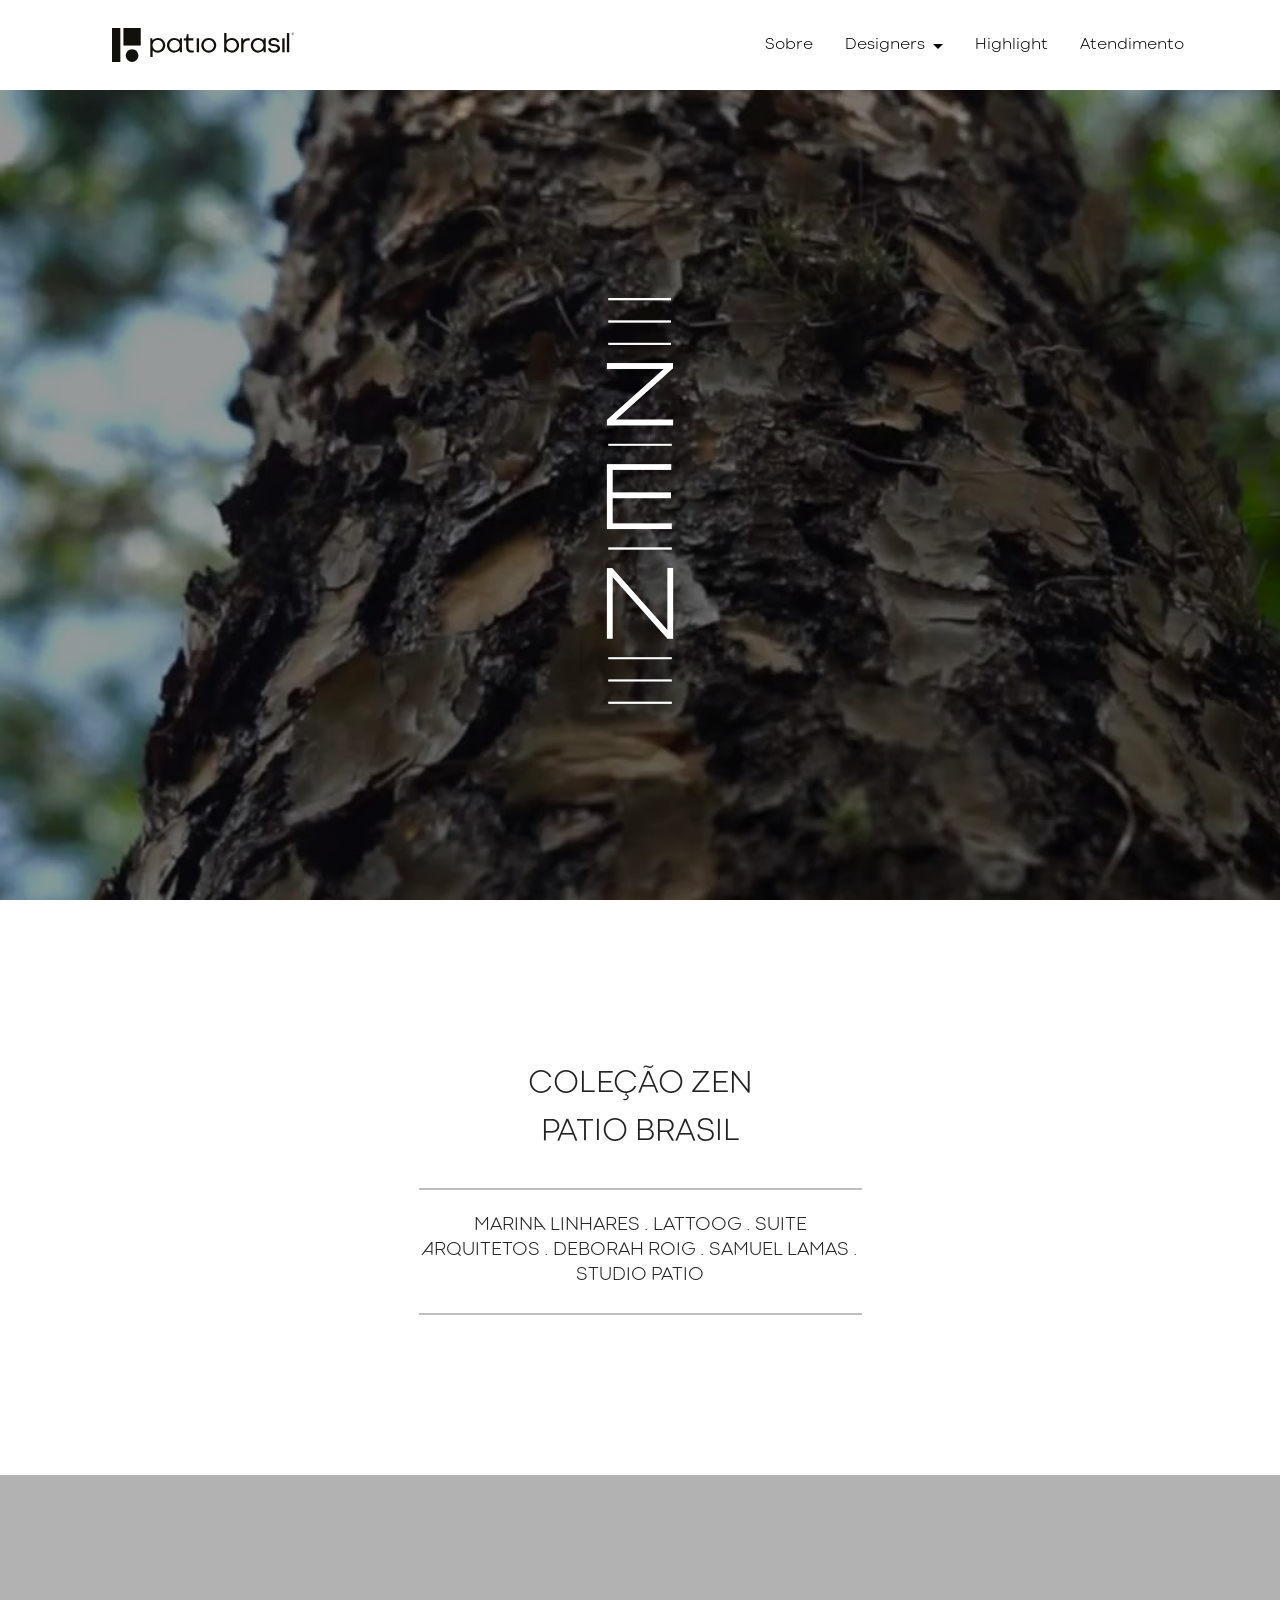
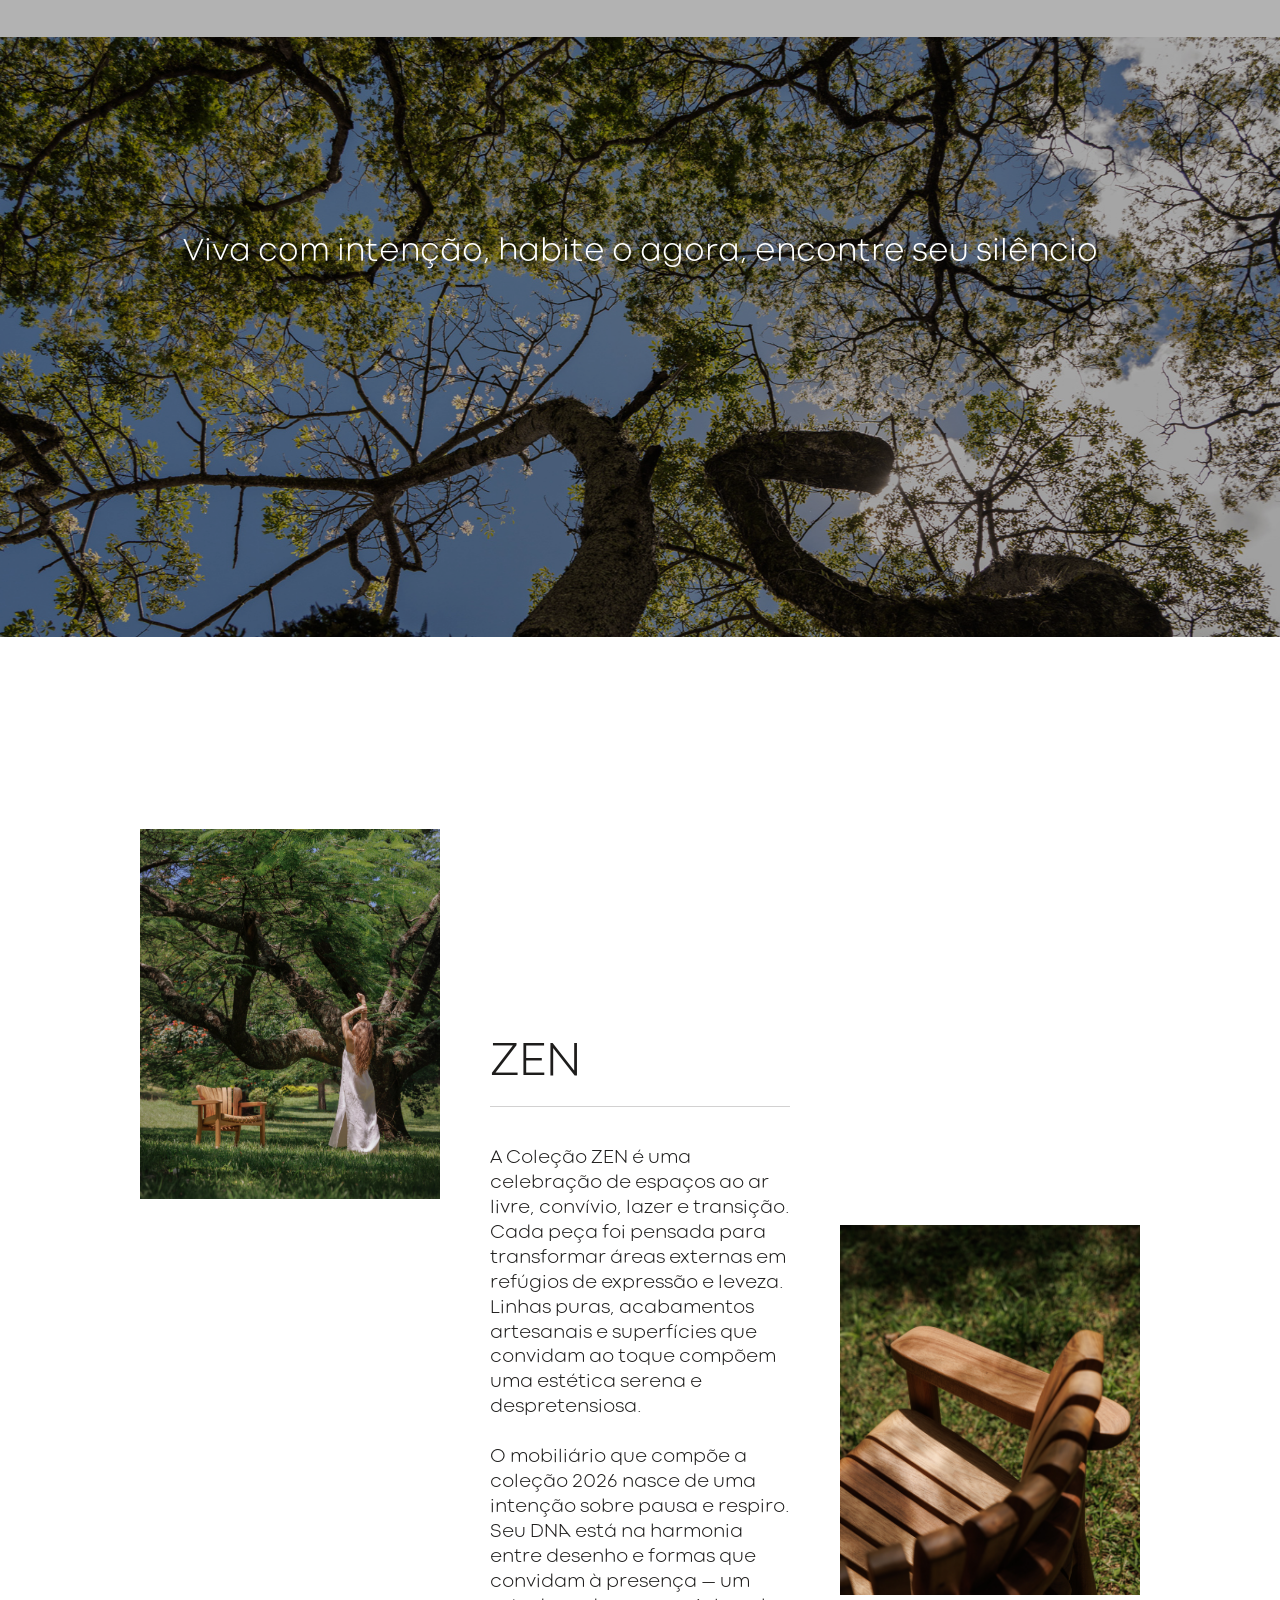
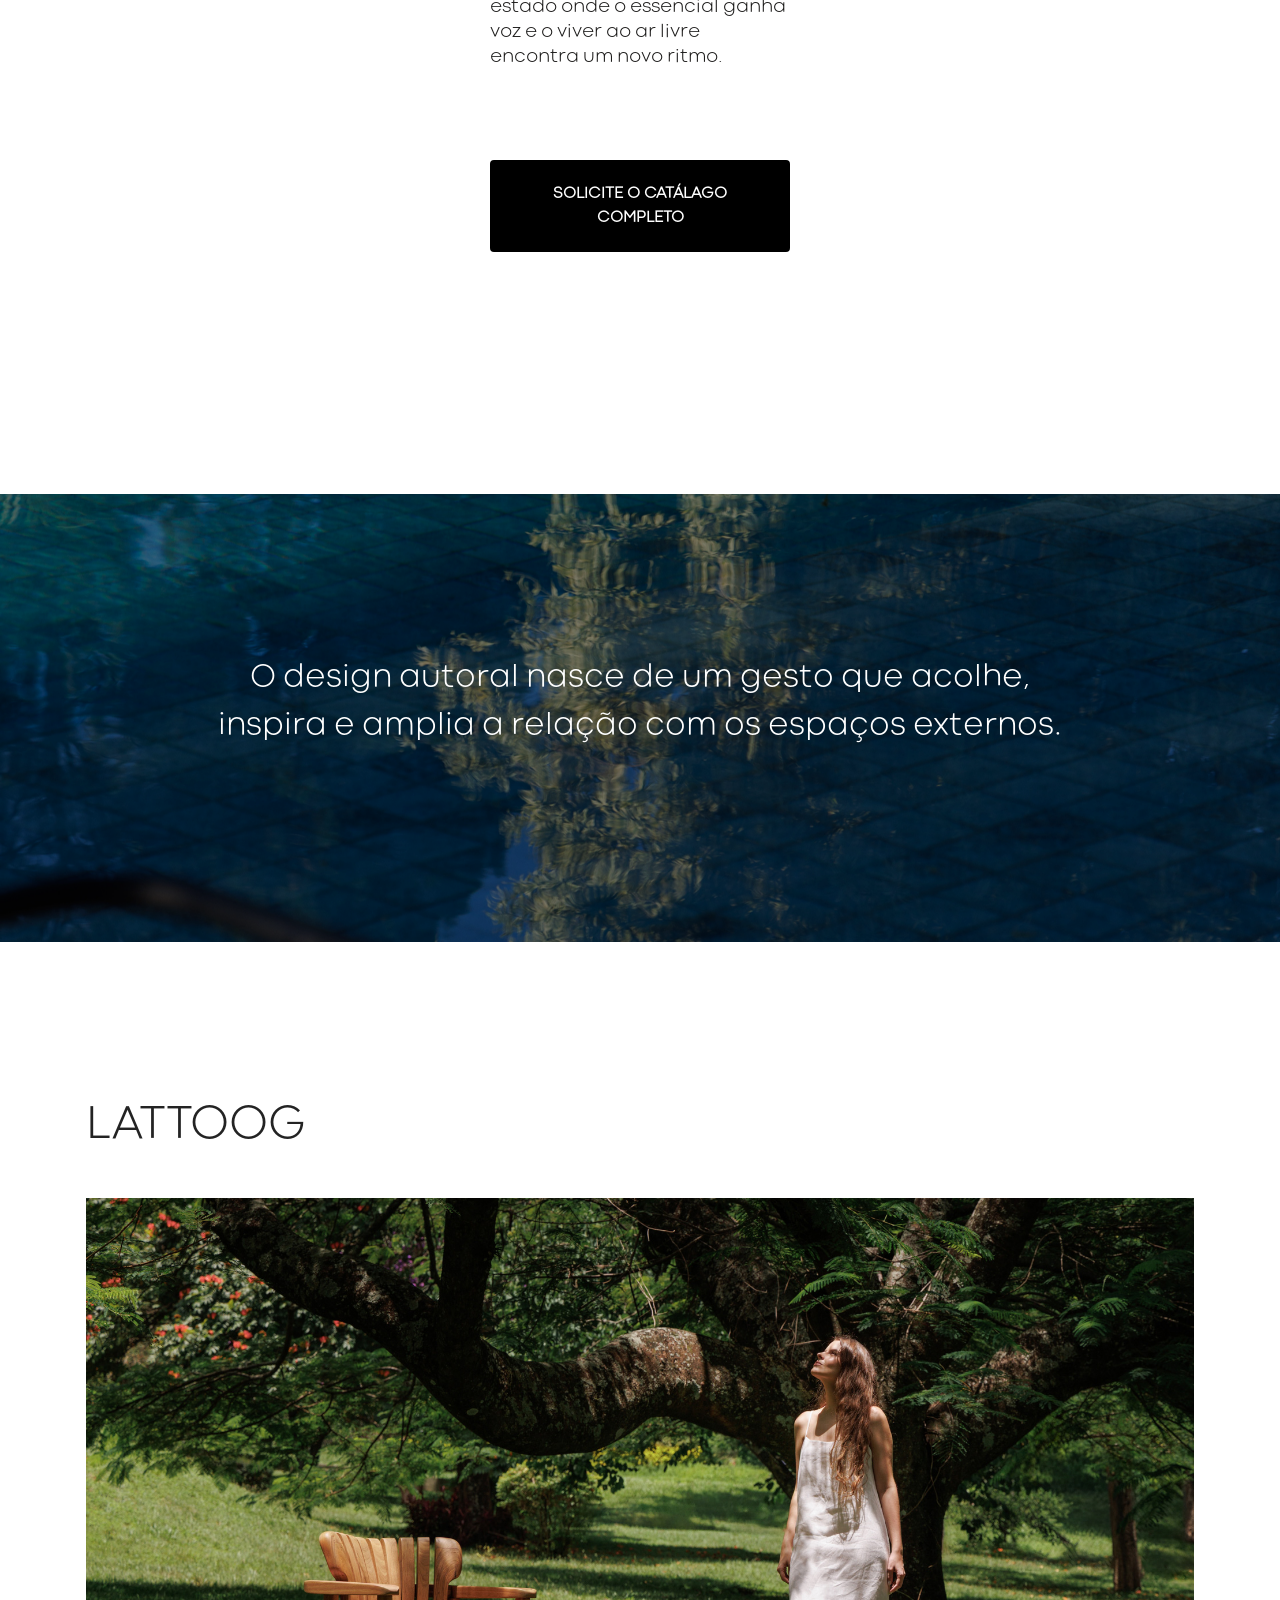
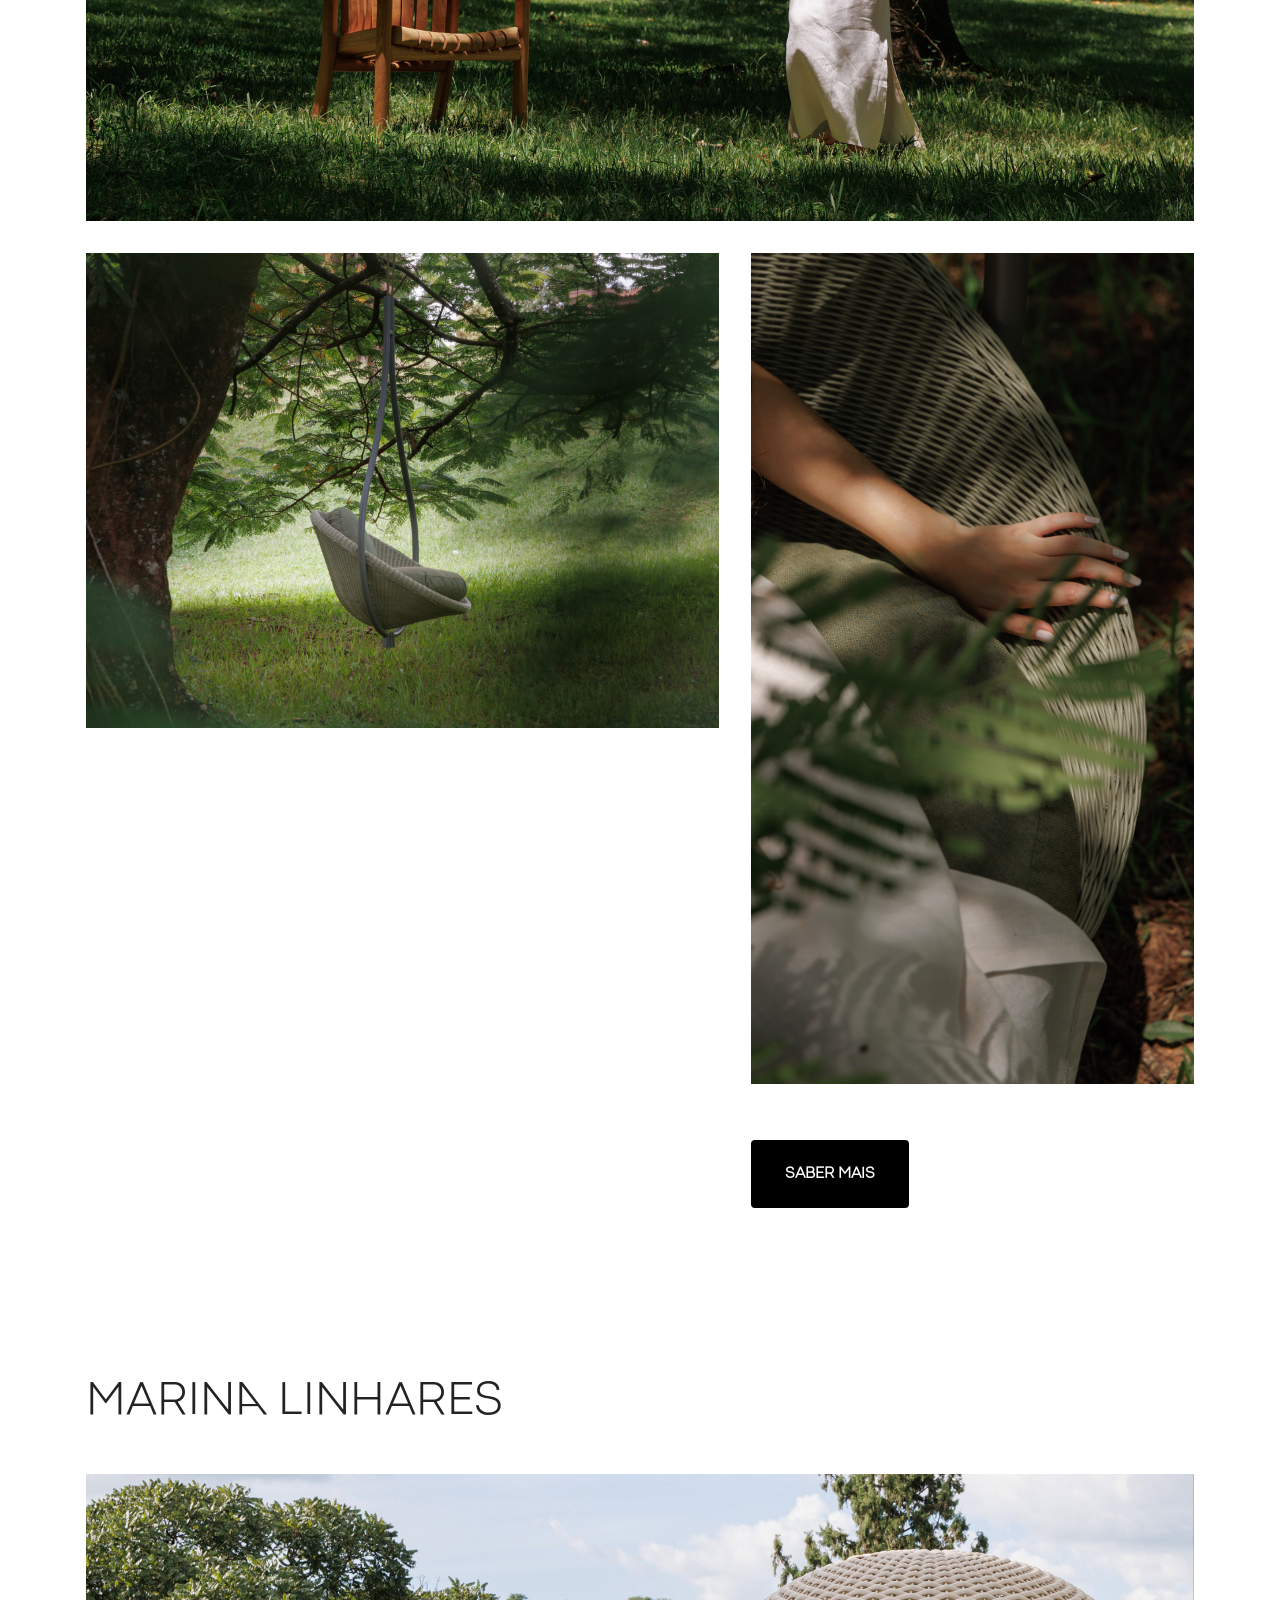
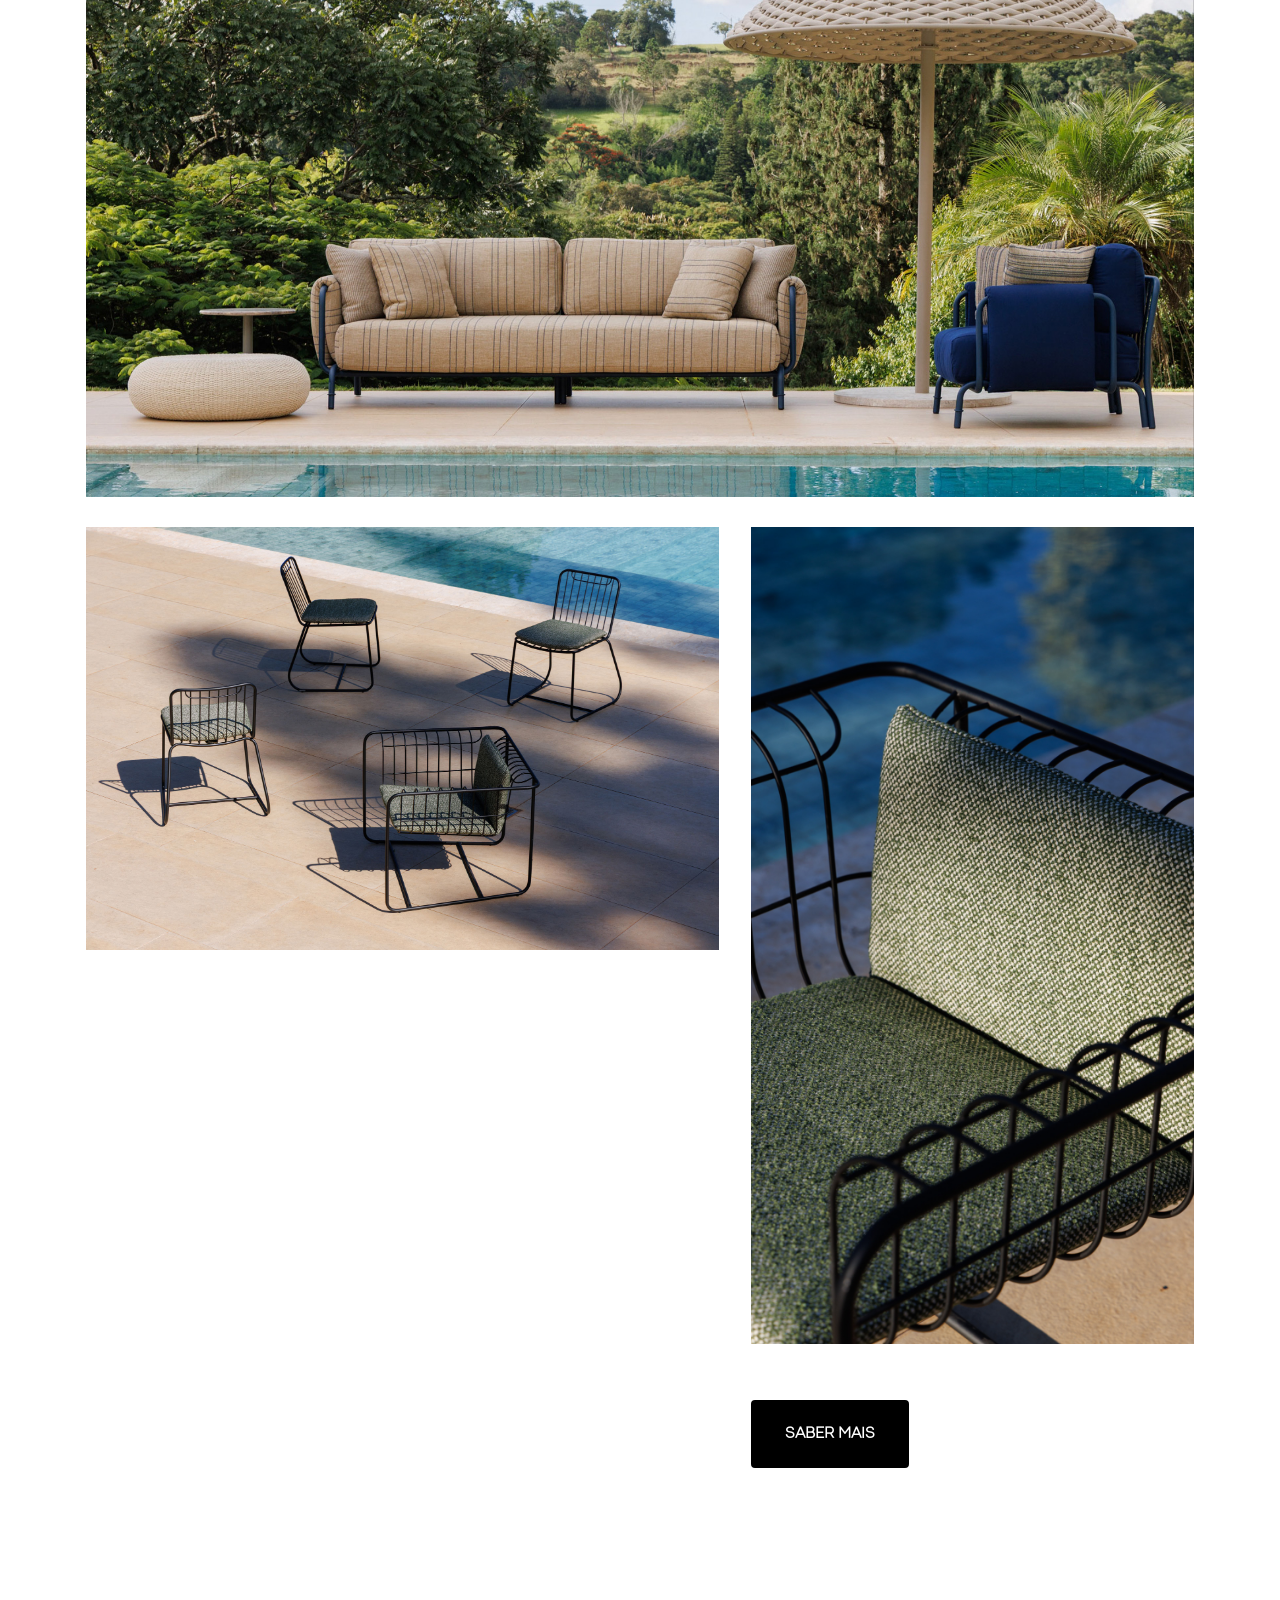
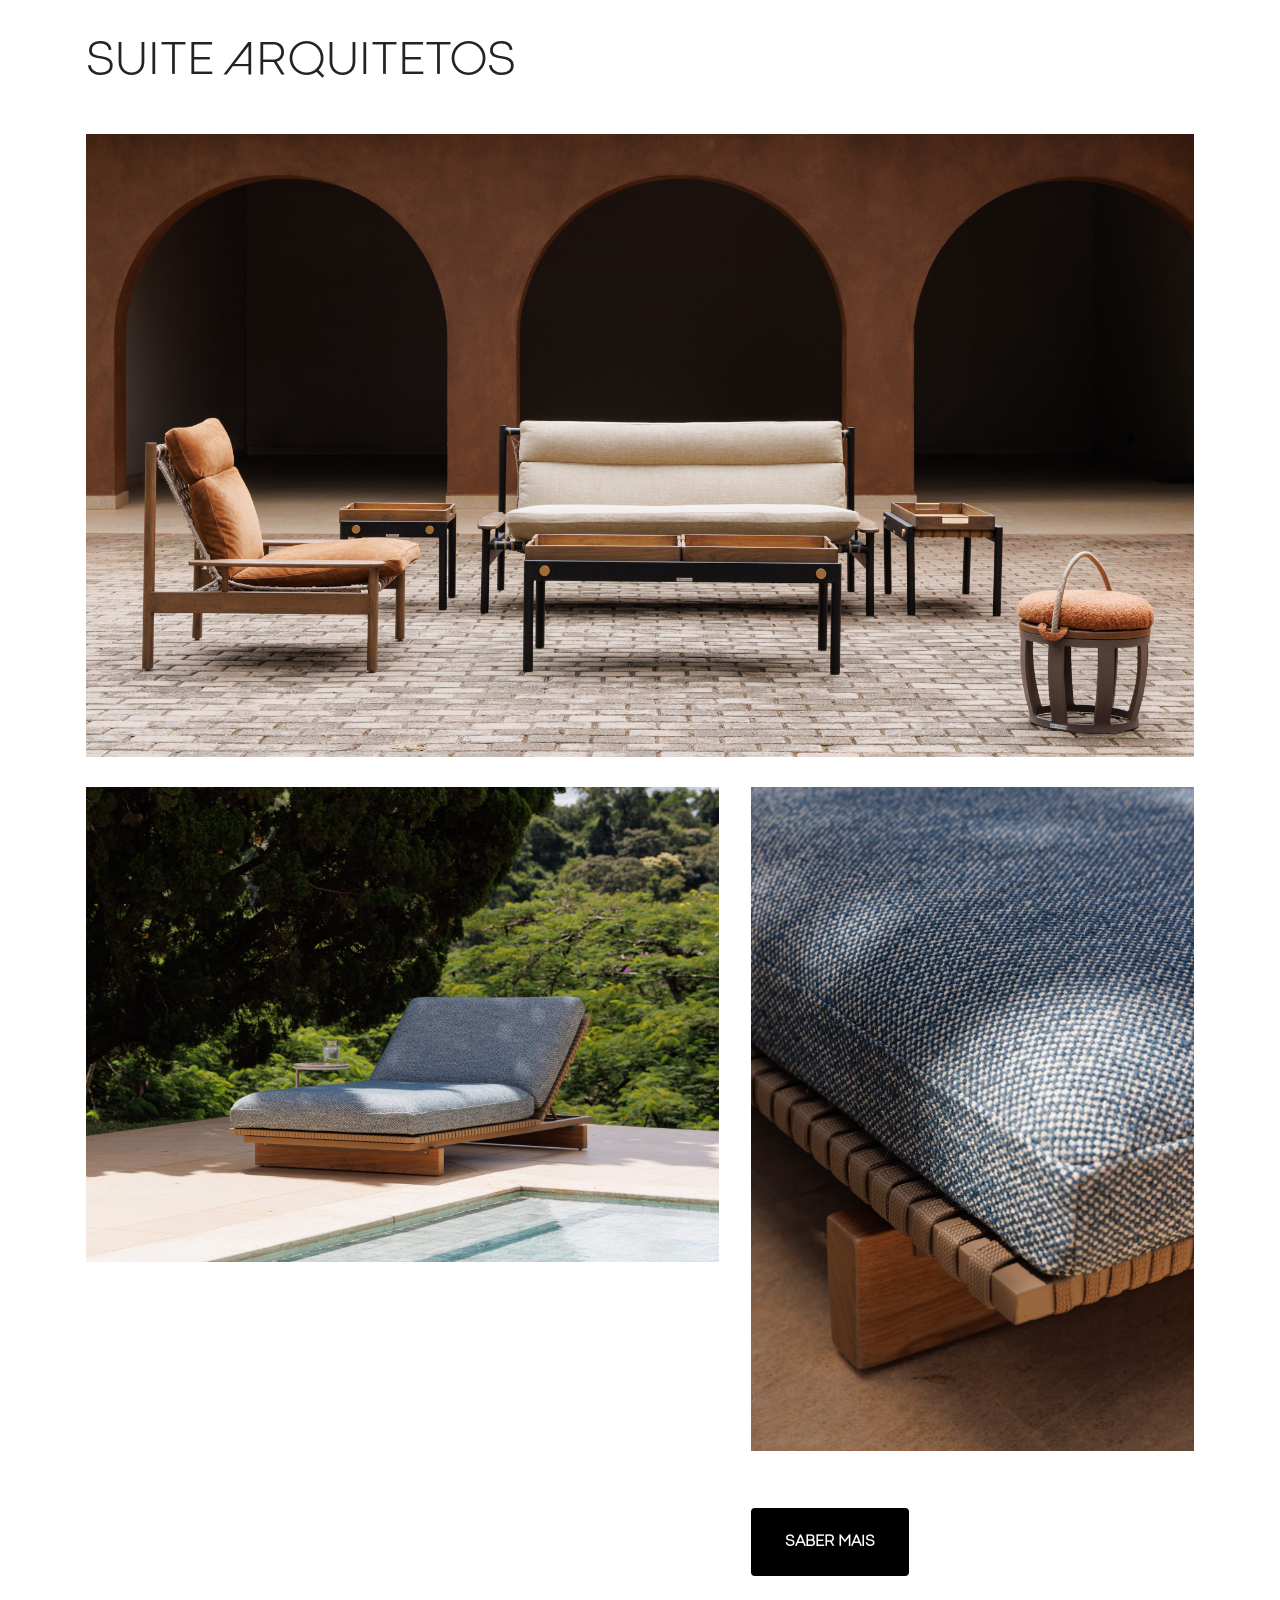
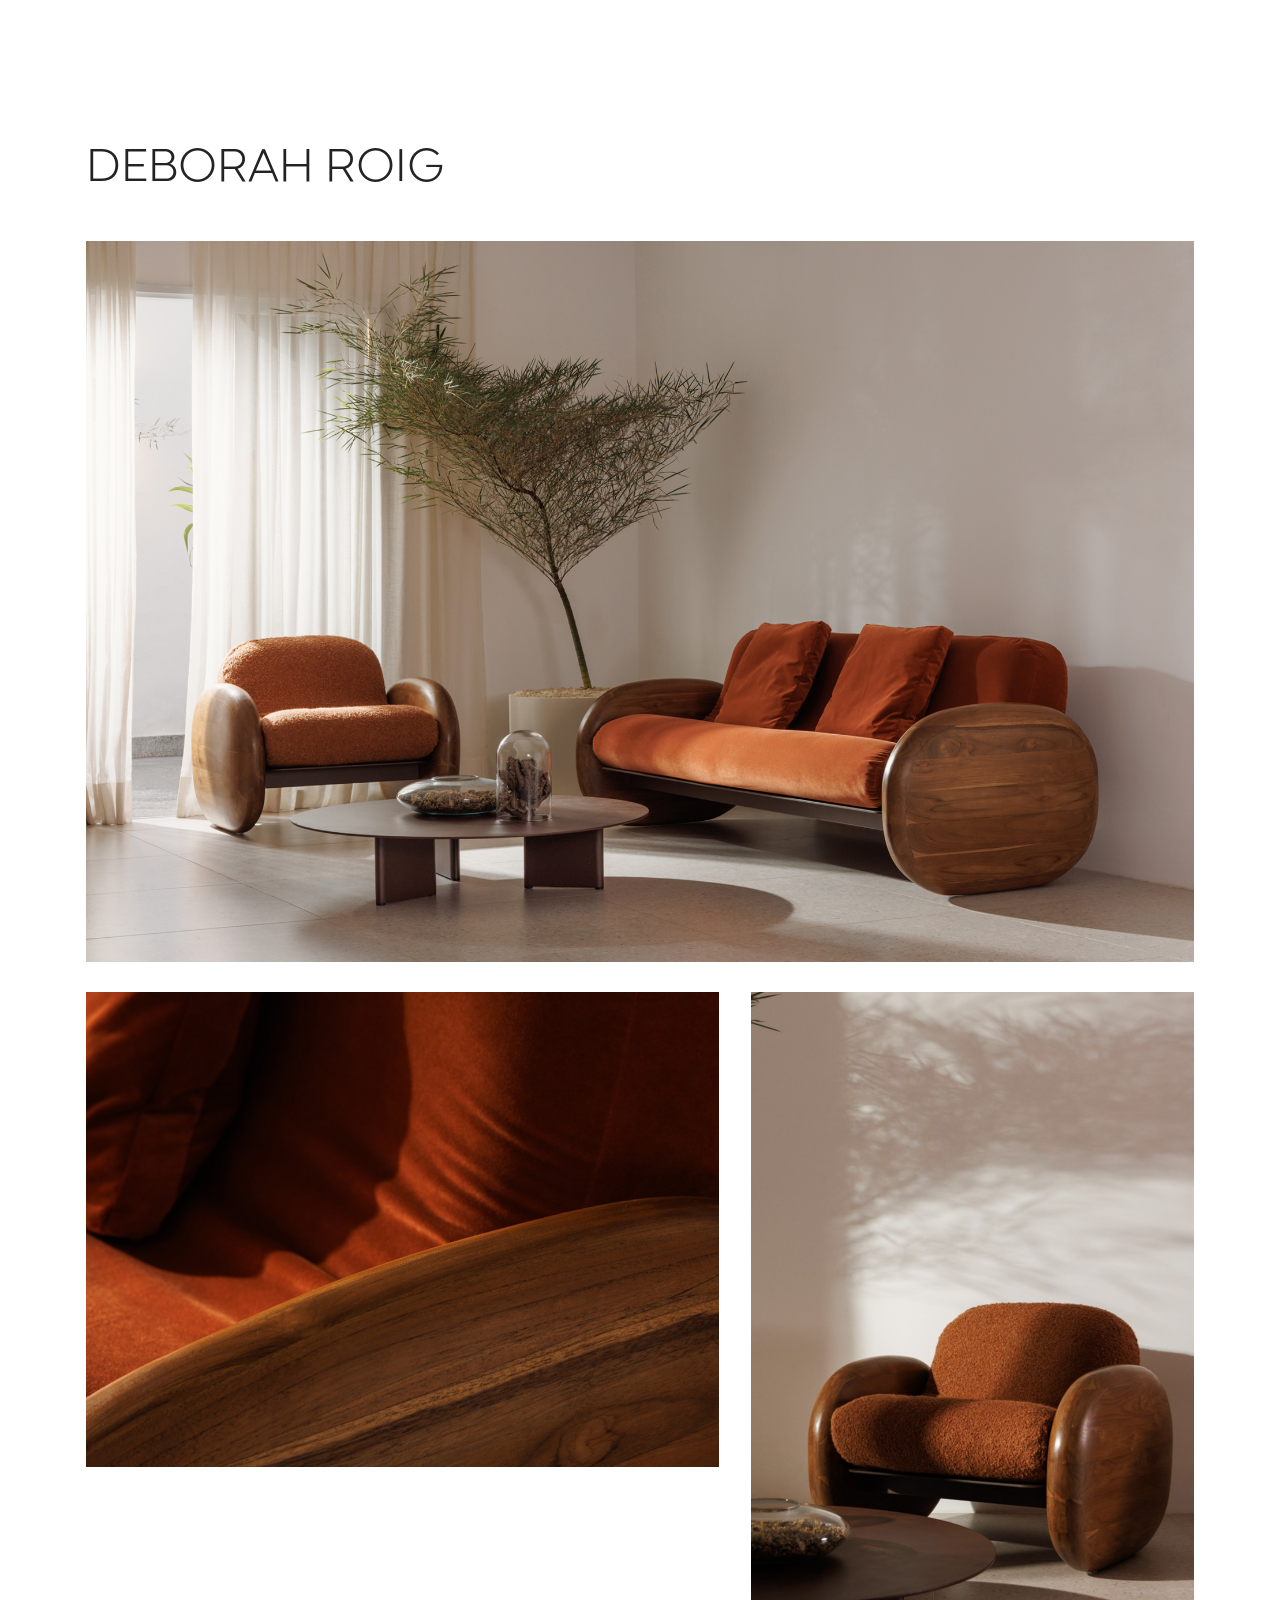
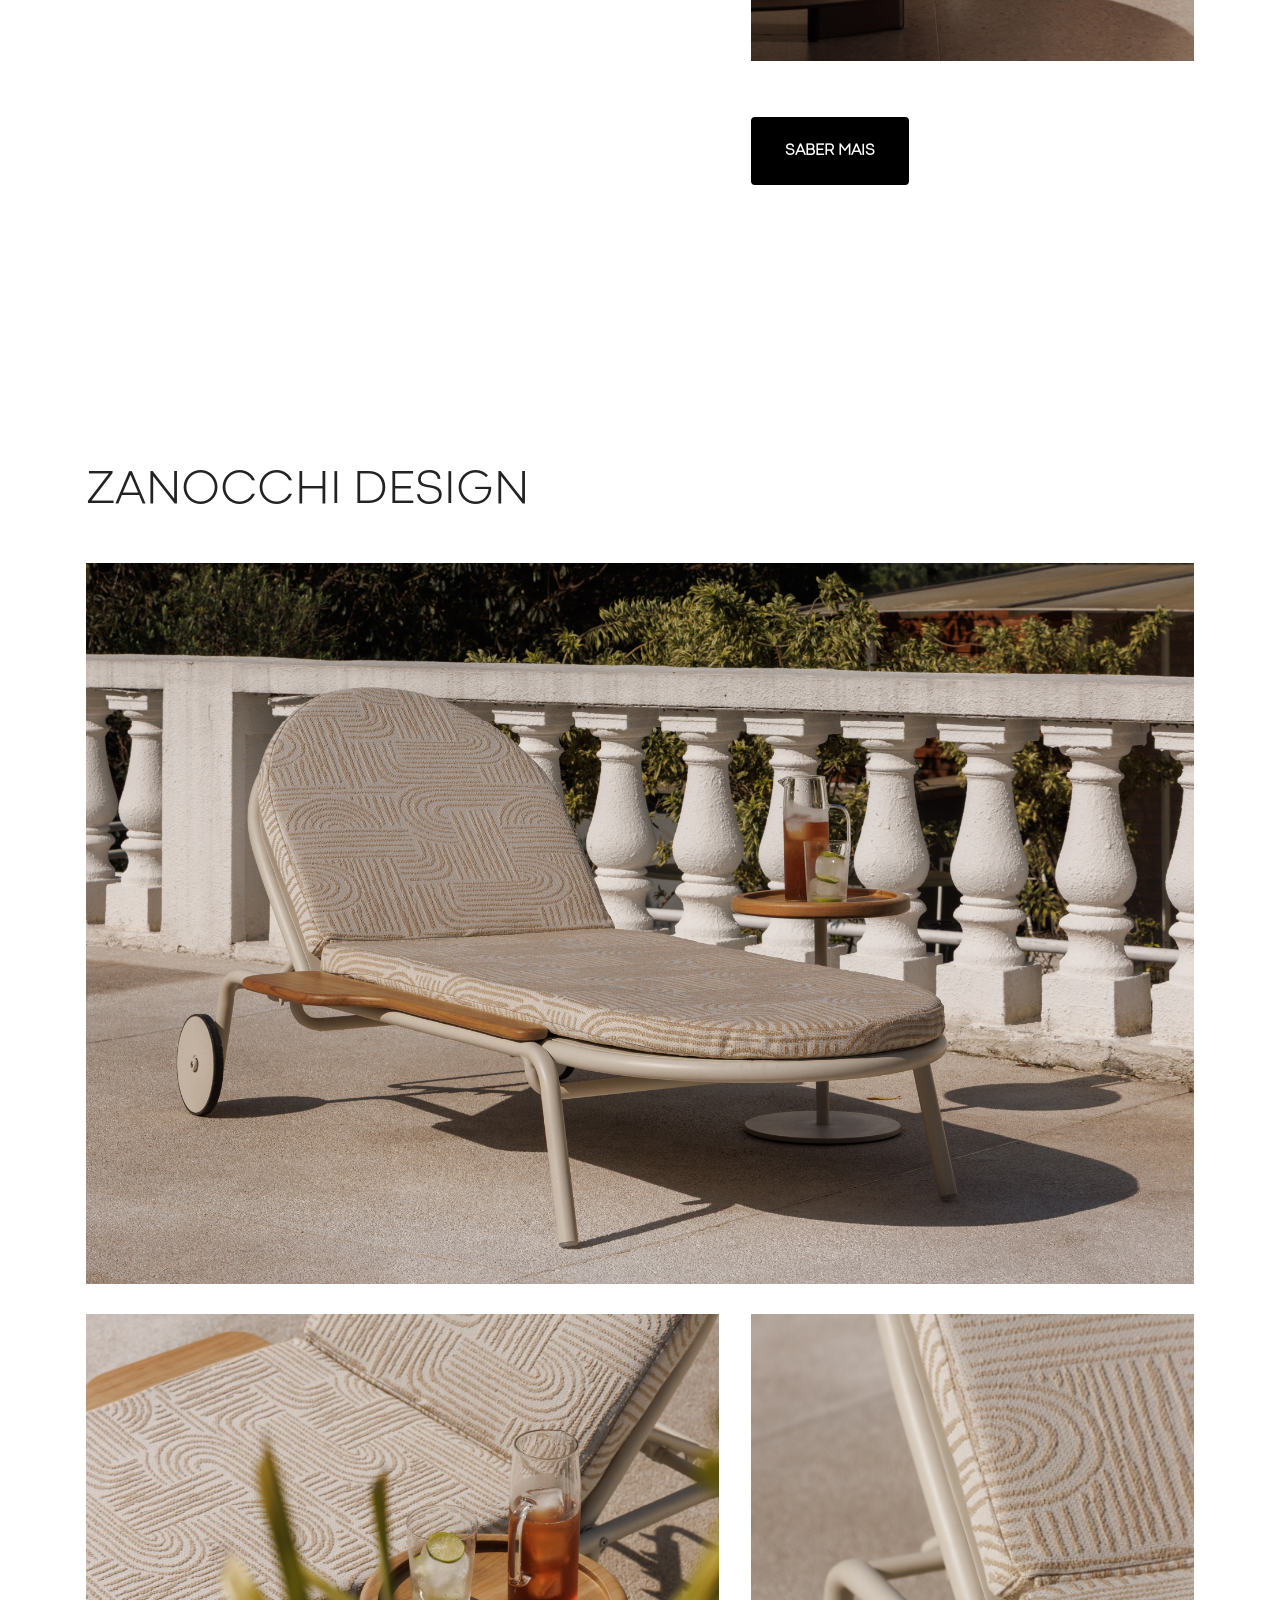
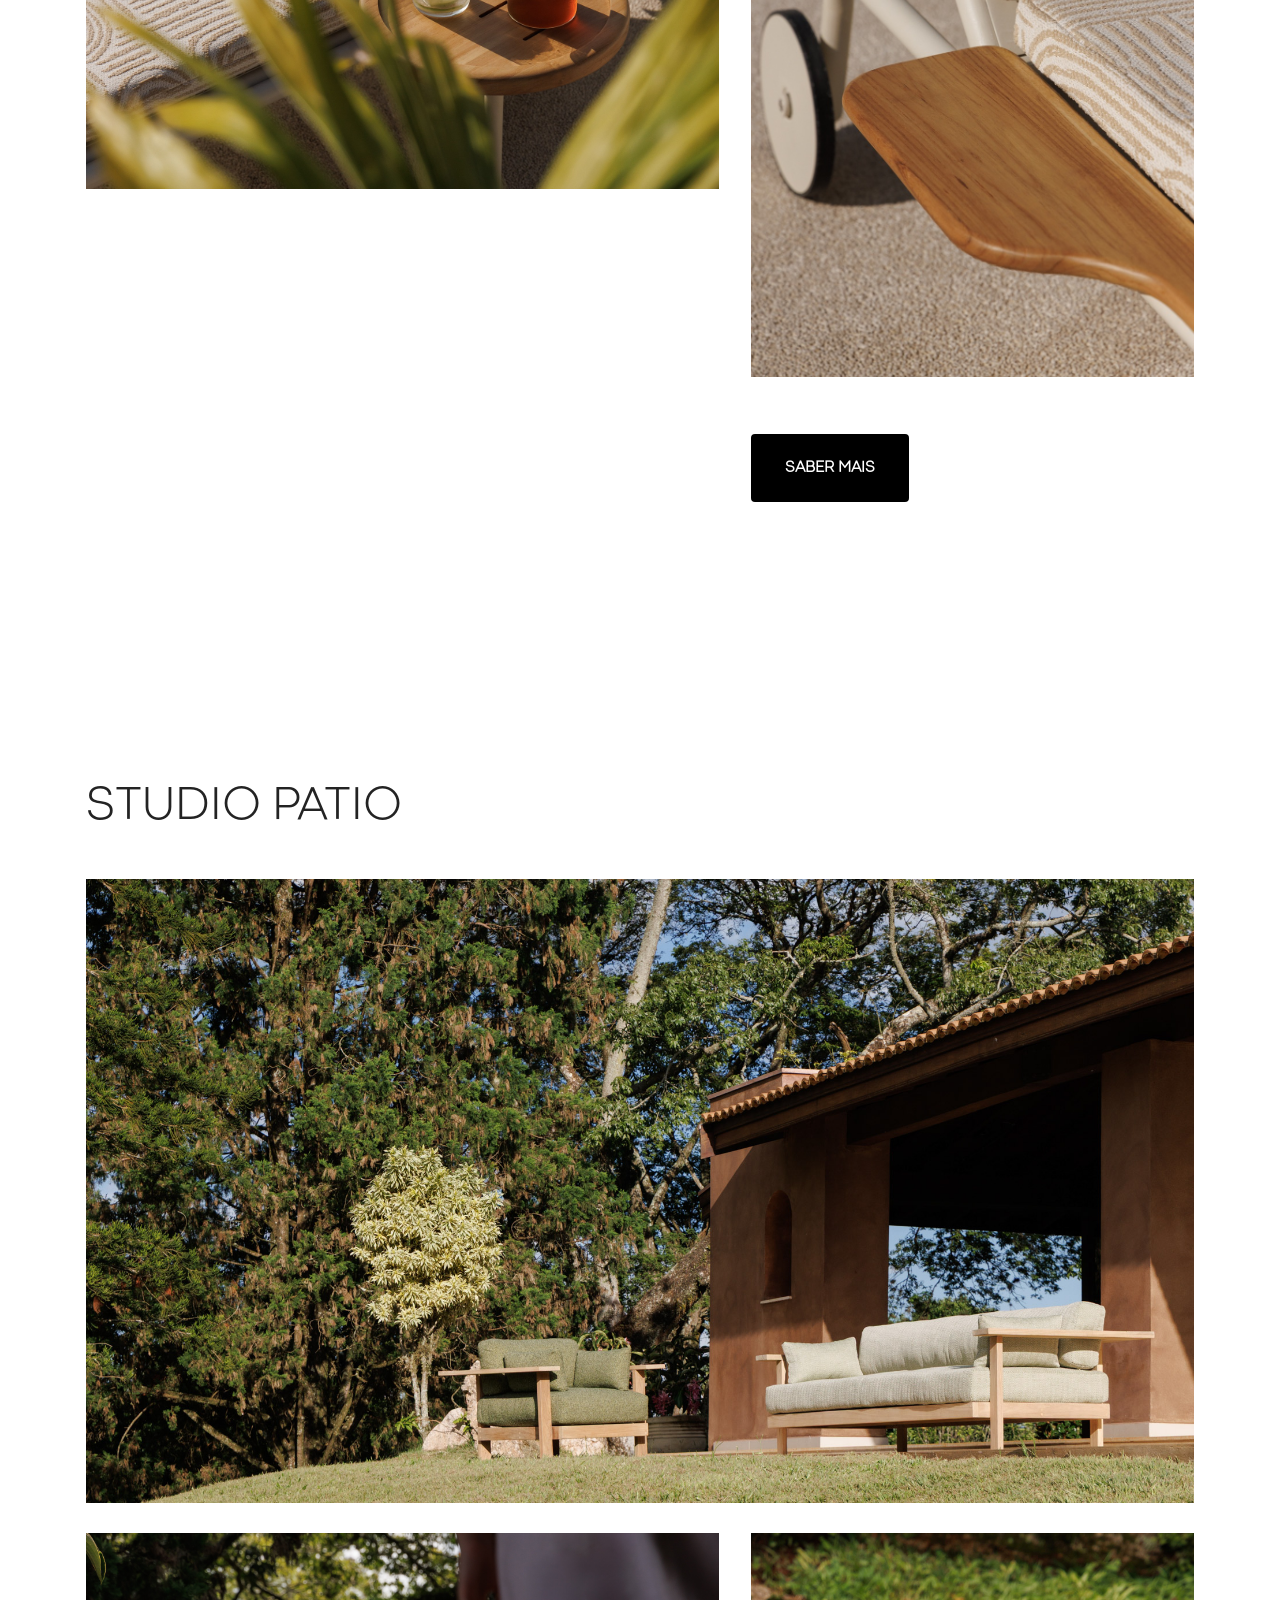
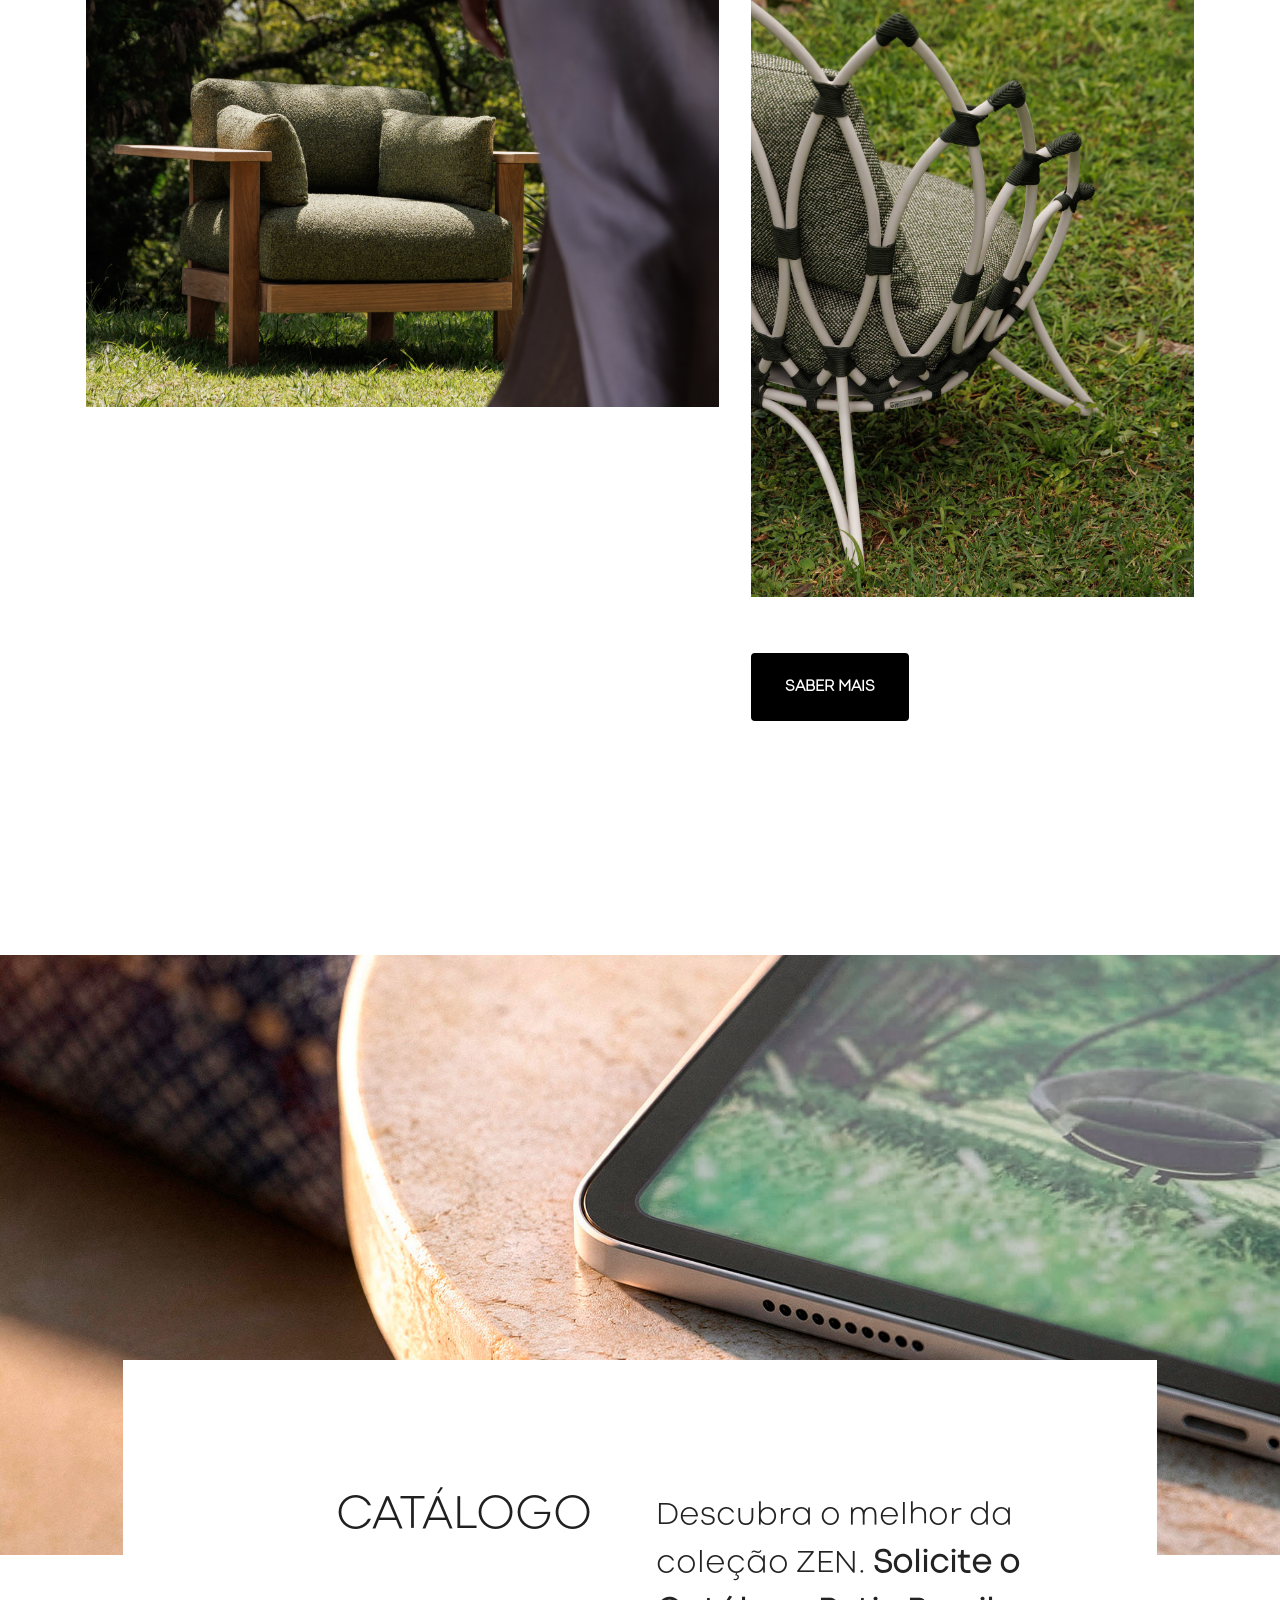
==== commit 85b5286c: "Referenciar o estilo responsivo atualizado da página Zen" ====
--- a/index.html
+++ b/index.html
@@ -35,7 +35,7 @@
   
   
   
-<link rel="stylesheet" href="zen.css">
+<link rel="stylesheet" href="zen.css?v=a9e02e7">
 </head>
 <body style="z-index: 0">
   
@@ -47,7 +47,7 @@
 			<div class="navbar-brand">
 				<span class="navbar-logo">
 					<a href="index.html">
-						<img src="assets/images/cor-preta.svg" alt="" style="height: 2.1rem;">
+						<img src="assets/images/cor-preta.svg" alt="Patio Brasil" style="height: 2.1rem;">
 					</a>
 				</span>
 				
--- a/zen.css
+++ b/zen.css
@@ -26,3 +26,13 @@
 @media (prefers-reduced-motion: reduce) {
   html { scroll-behavior: auto; }
 }
+
+#features7-y > .row { margin-inline: 0; }
+#menu1-30 .navbar .dropdown-menu .dropdown-item::before {
+  content: "";
+  width: .4em;
+  height: .4em;
+  border: solid currentColor;
+  border-width: 0 1px 1px 0;
+  transform: rotate(-45deg);
+}
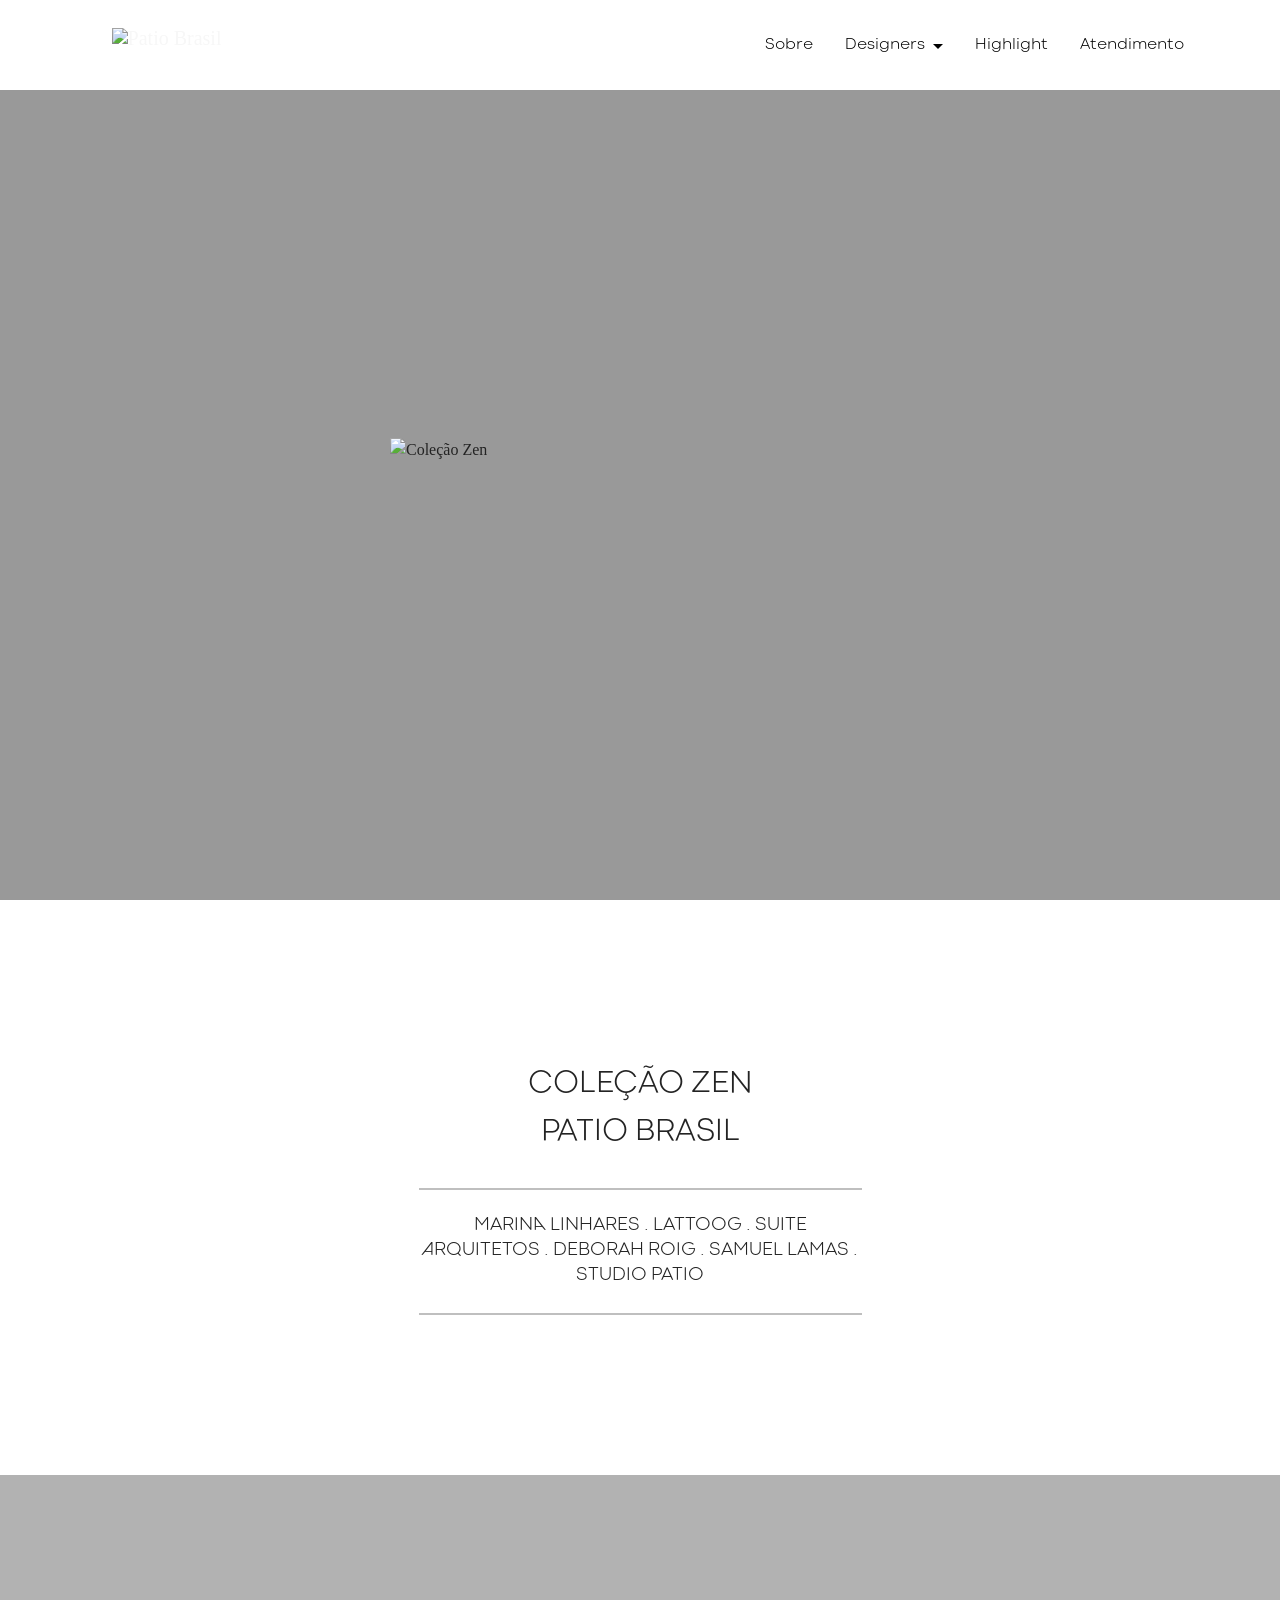
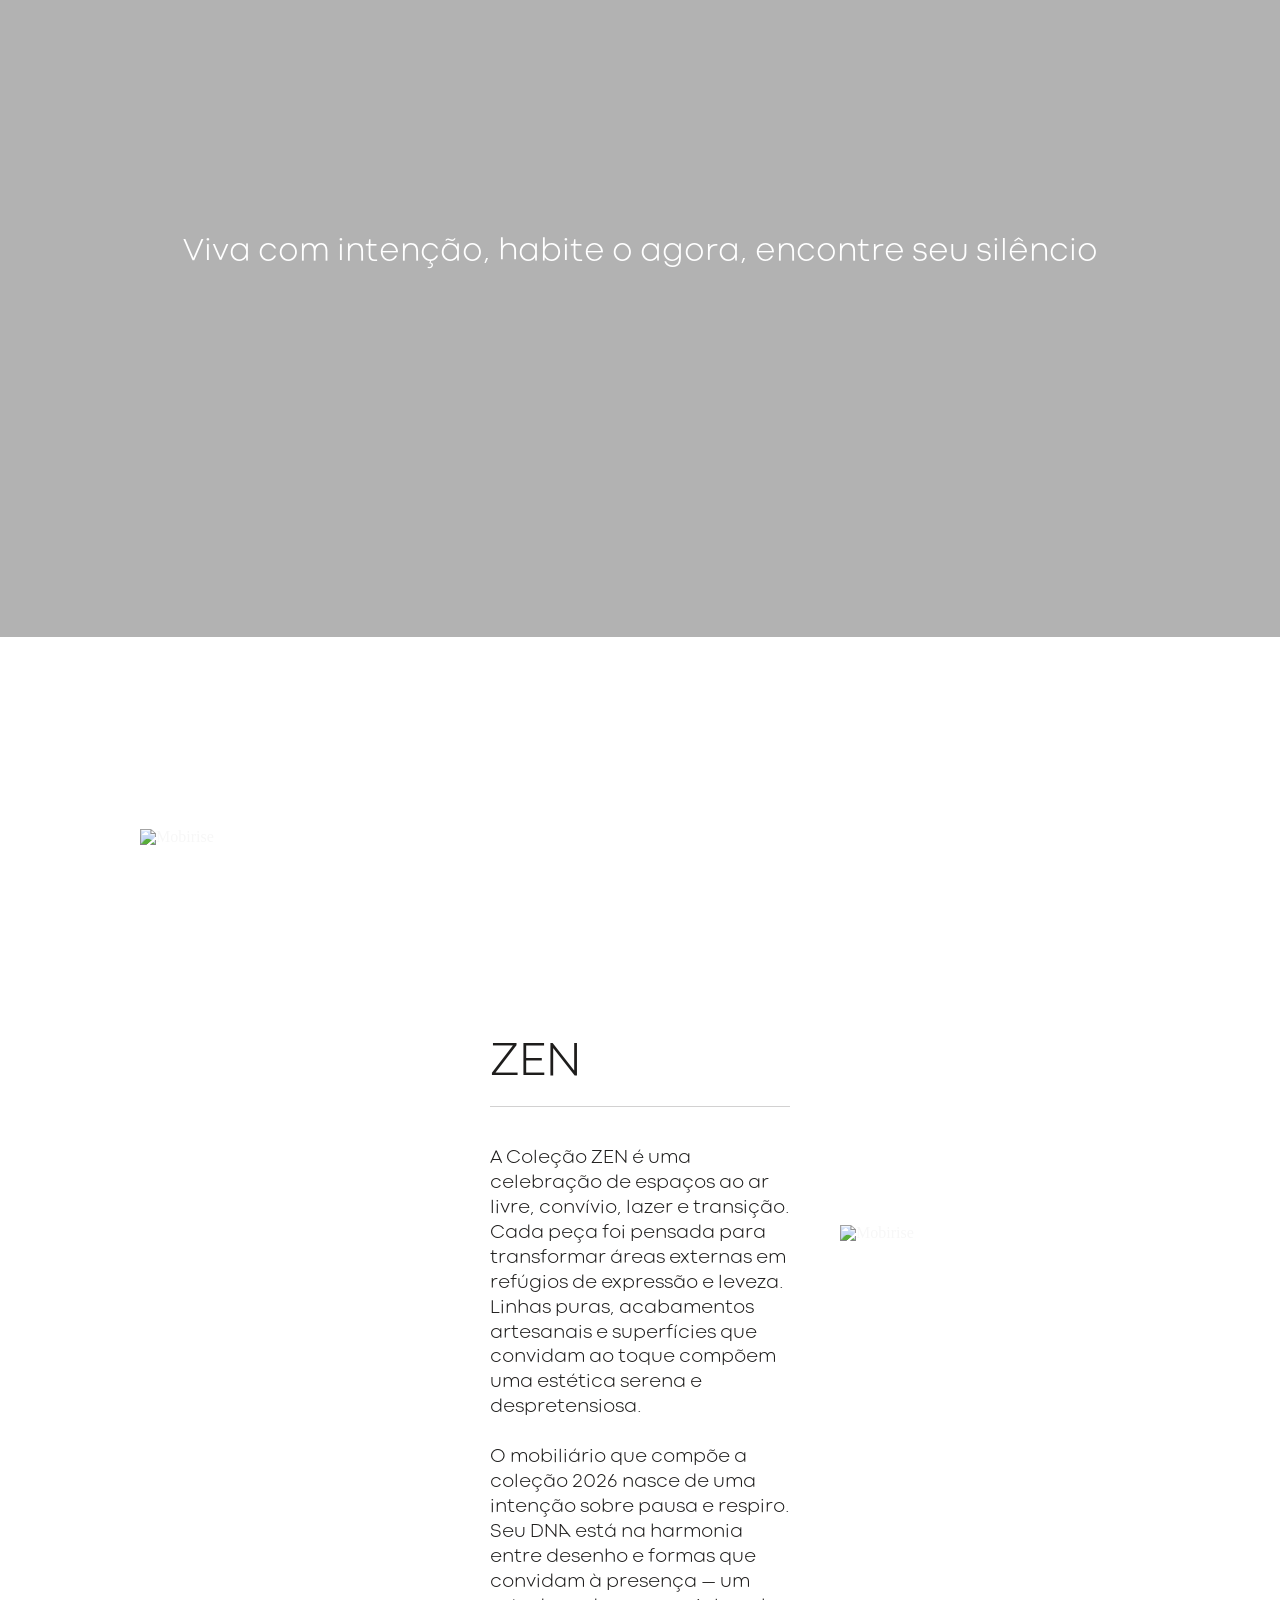
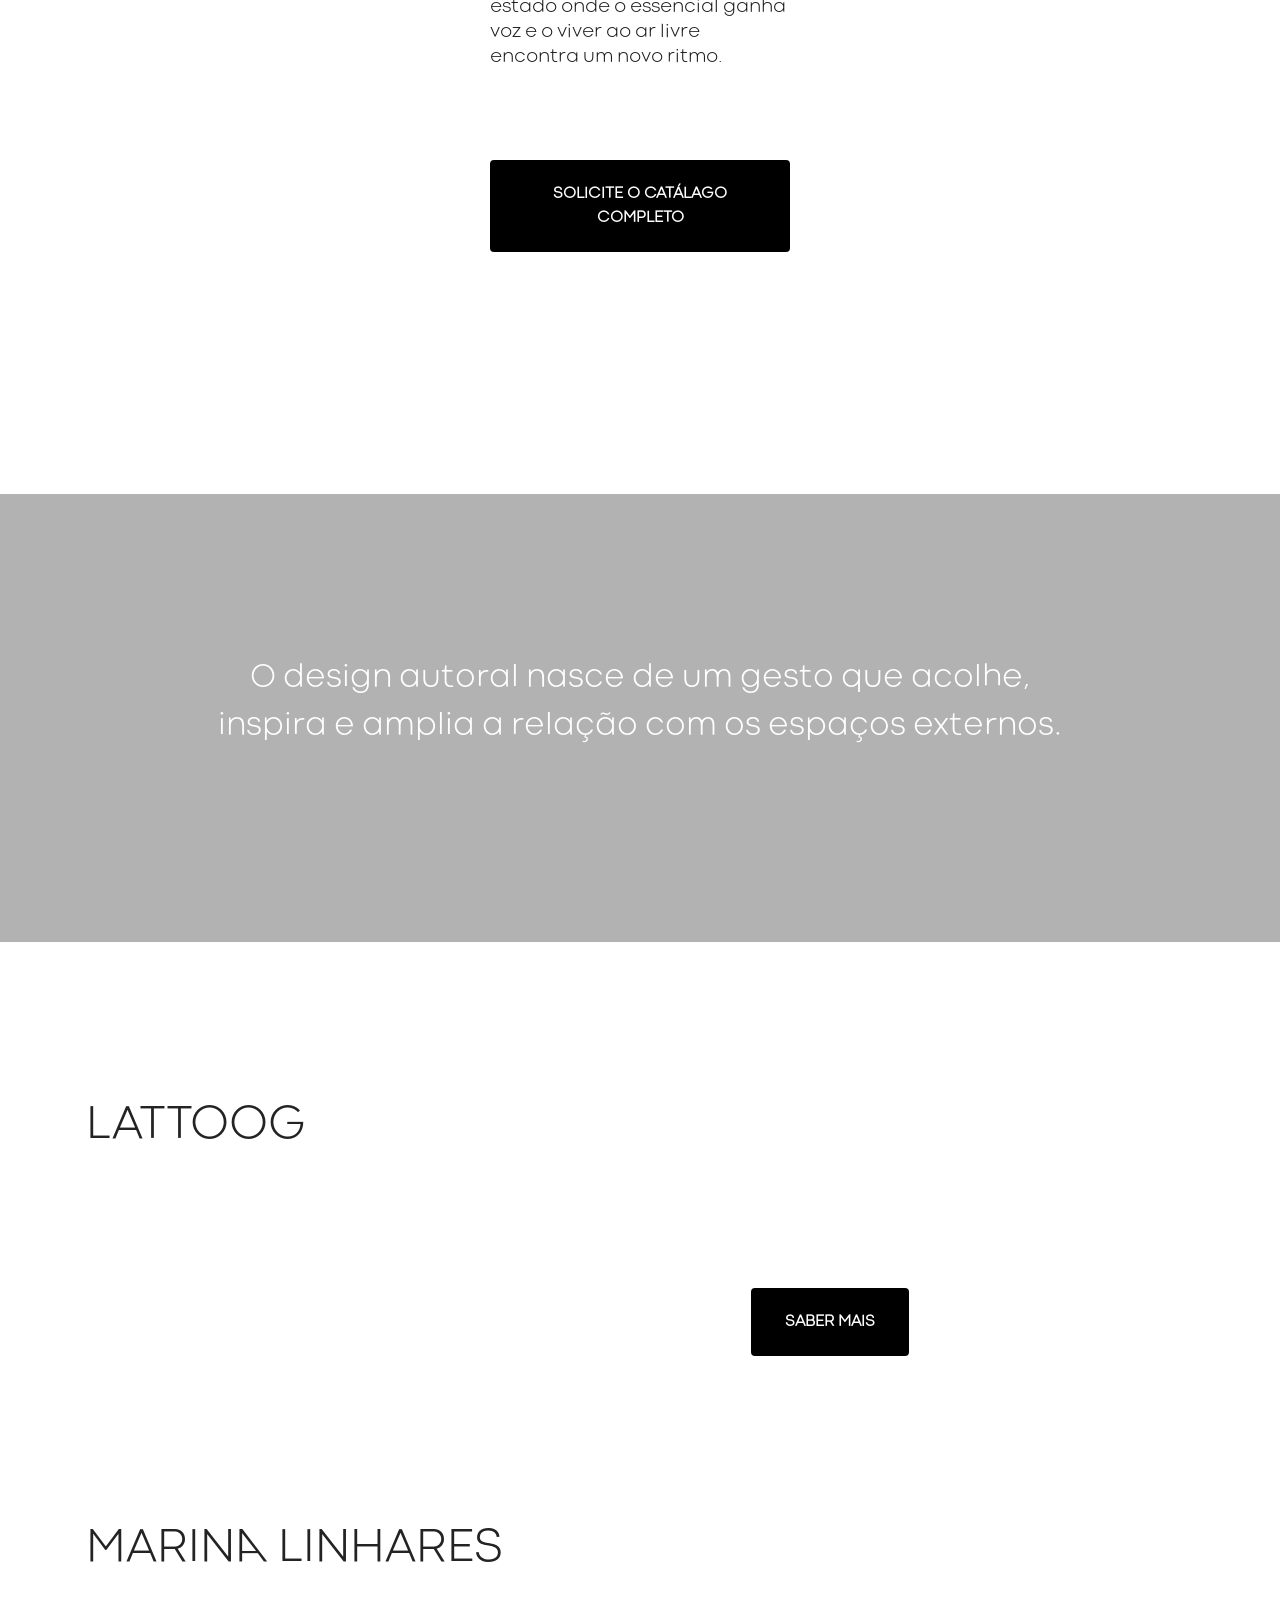
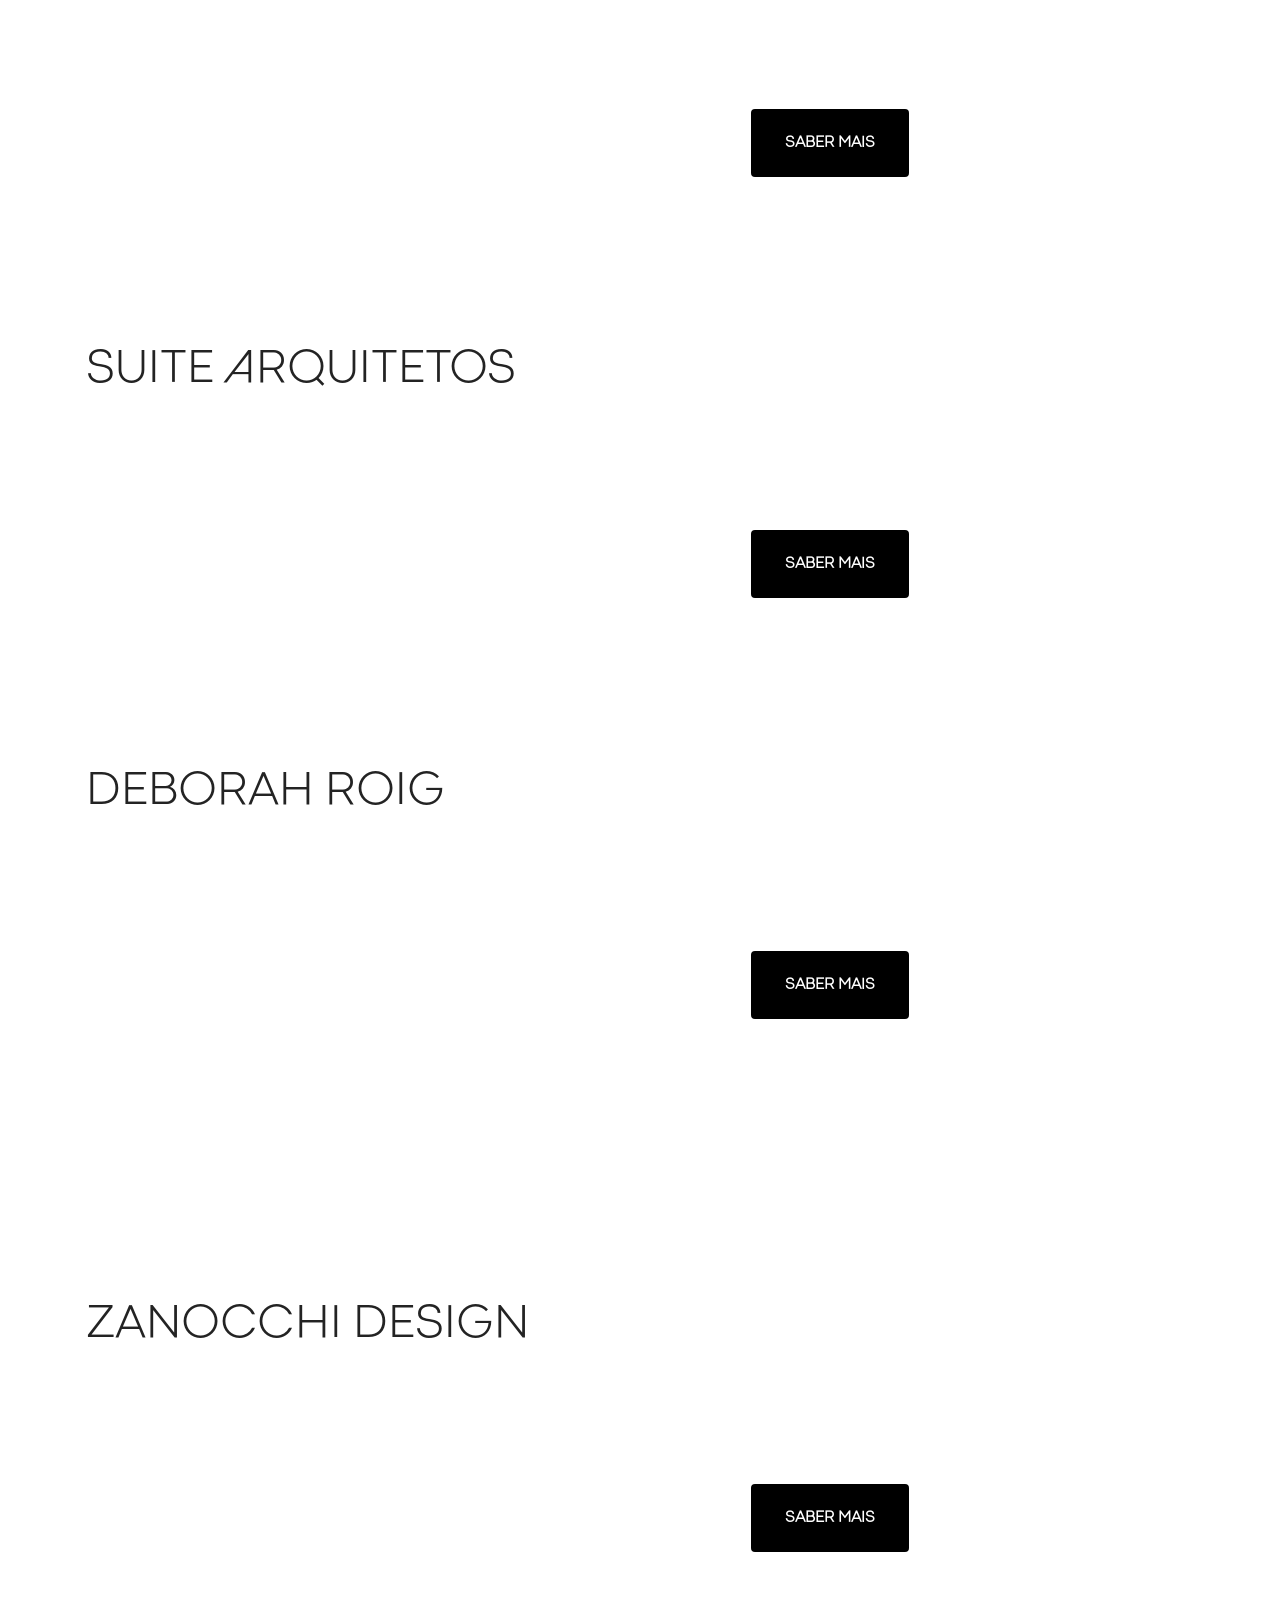
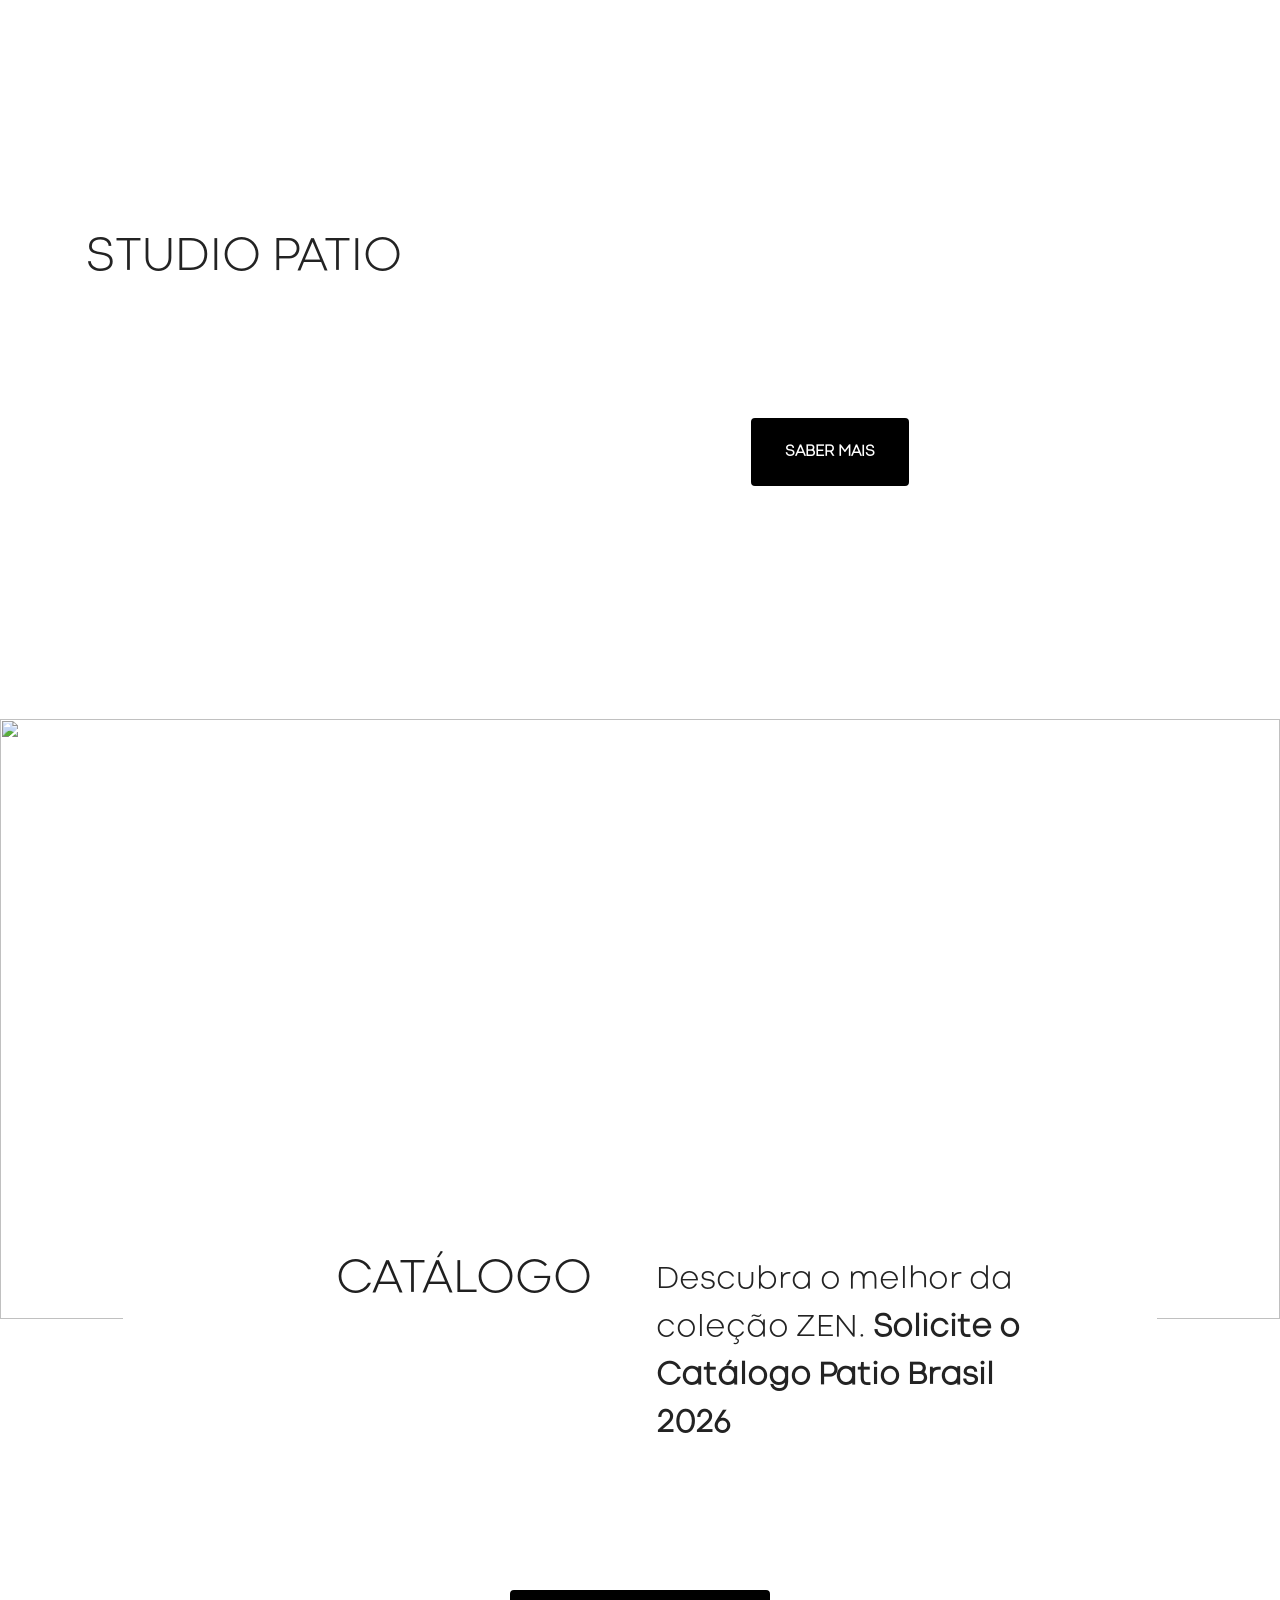
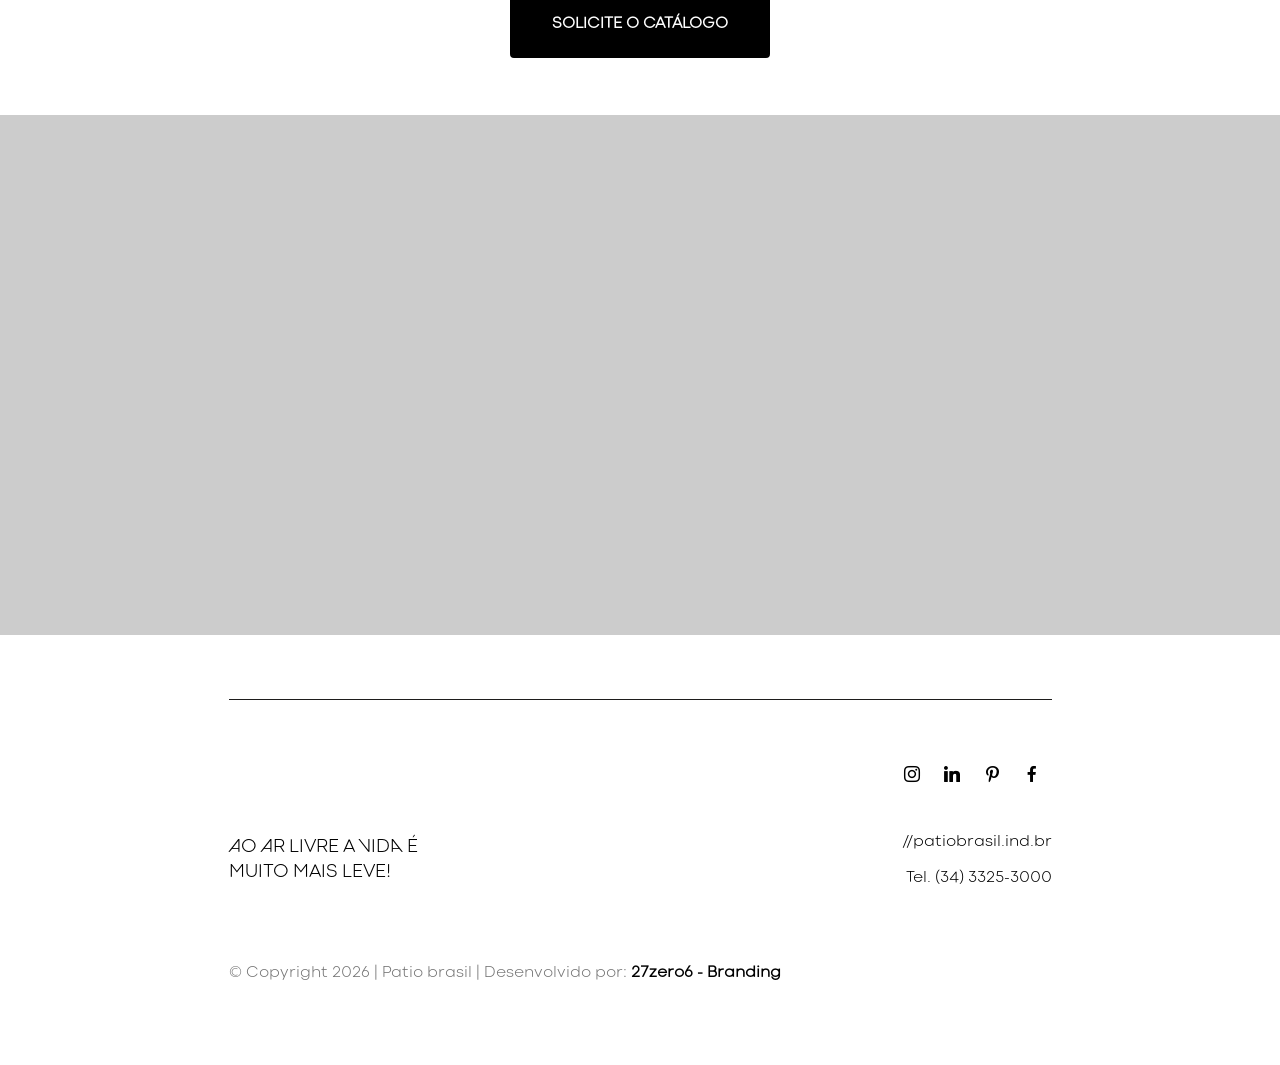
==== commit 25b73864: "Migrar páginas vinculadas e apontar mídias para o Google Drive" ====
--- a/index.html
+++ b/index.html
@@ -1,825 +1,825 @@
-<!doctype html>
-<html lang="pt-BR"><head>
-  <!-- Site made with Mobirise Website Builder v5.9.6, https://mobirise.com -->
-  <meta charset="UTF-8">
-  <meta http-equiv="X-UA-Compatible" content="IE=edge">
-  <meta name="generator" content="Mobirise v5.9.6, mobirise.com">
-  <meta name="twitter:card" content="summary_large_image">
-  <meta name="twitter:image:src" content="assets/images/index-meta.jpeg">
-  <meta property="og:image" content="assets/images/index-meta.jpeg">
-  <meta name="twitter:title" content="Coleção 2026 || ZEN || Patio Brasil">
-  <meta name="viewport" content="width=device-width, initial-scale=1, minimum-scale=1">
-  <link rel="shortcut icon" href="assets/images/fav.svg" type="image/x-icon">
-  <meta name="description" content="A Coleção ZEN é uma celebração de espaços ao ar livre,
-convívio, lazer e transição. Cada peça foi pensada para
-transformar áreas externas em refúgios de expressão e
-leveza. Linhas puras, acabamentos artesanais e superfícies
-que convidam ao toque compõem uma estética serena
-e despretensiosa.">
-  
-  
-  <title>Coleção 2026 || ZEN || Patio Brasil</title>
-  <link rel="stylesheet" href="assets/web/assets/mobirise-icons2/mobirise2.css">
-  <link rel="stylesheet" href="assets/web/assets/mobirise-icons/mobirise-icons.css">
-  <link rel="stylesheet" href="assets/bootstrap/css/bootstrap.min.css">
-  <link rel="stylesheet" href="assets/bootstrap/css/bootstrap-grid.min.css">
-  <link rel="stylesheet" href="assets/bootstrap/css/bootstrap-reboot.min.css">
-  <link rel="stylesheet" href="assets/parallax/jarallax.css">
-  <link rel="stylesheet" href="assets/animatecss/animate.css">
-  <link rel="stylesheet" href="assets/dropdown/css/style.css">
-  <link rel="stylesheet" href="assets/socicon/css/styles.css">
-  <link rel="stylesheet" href="assets/theme/css/style.css">
-  <link href="assets/fonts/style.css" rel="stylesheet">
-  <link rel="preload" as="style" href="assets/mobirise/css/mbr-additional.css"><link rel="stylesheet" href="assets/mobirise/css/mbr-additional.css" type="text/css">
-
-  
-  
-  
-<link rel="stylesheet" href="zen.css?v=a9e02e7">
-</head>
-<body style="z-index: 0">
-  
-  <section data-bs-version="5.1" class="buildm5 menu menu1 cid-uHkEWoJUlh" once="menu" id="menu1-30">
-	
-
-	<nav class="navbar navbar-dropdown opacityScrollOff navbar-fixed-top navbar-expand-lg">
-		<div class="container">
-			<div class="navbar-brand">
-				<span class="navbar-logo">
-					<a href="index.html">
-						<img src="assets/images/cor-preta.svg" alt="Patio Brasil" style="height: 2.1rem;">
-					</a>
-				</span>
-				
-			</div>
-			<button class="navbar-toggler" type="button" data-toggle="collapse" data-bs-toggle="collapse" data-target="#navbarSupportedContent" data-bs-target="#navbarSupportedContent" aria-controls="navbarSupportedContent" aria-expanded="false" aria-label="Abrir menu">
-				<div class="hamburger">
-					<span></span>
-					<span></span>
-					<span></span>
-					<span></span>
-				</div>
-			</button>
-			<div class="collapse navbar-collapse opacityScrollOff" id="navbarSupportedContent">
-				<ul class="navbar-nav nav-dropdown nav-right" data-app-modern-menu="true"><li class="nav-item">
-						<a class="nav-link link text-info text-primary display-4" href="index.html#features01-p" aria-expanded="false">Sobre</a>
-					</li><li class="nav-item dropdown"><a class="nav-link link text-info dropdown-toggle display-4" href="#" data-toggle="dropdown-submenu" data-bs-toggle="dropdown" data-bs-auto-close="outside" aria-expanded="false">Designers</a><div class="dropdown-menu" aria-labelledby="dropdown-501"><a class="text-info dropdown-item text-primary display-4" href="https://atmosfera.patiobrasilmoveis.com.br/zen/lattoog.html">Lattoog<br></a><a class="text-info dropdown-item text-primary display-4" href="https://atmosfera.patiobrasilmoveis.com.br/zen/marina_linhares.html">Marina Linhares</a><a class="text-info dropdown-item text-primary display-4" href="https://atmosfera.patiobrasilmoveis.com.br/zen/suite_arquitetos.html">Suite Arquitetos</a><a class="text-info dropdown-item text-primary show display-4" href="https://atmosfera.patiobrasilmoveis.com.br/zen/deborah_roig.html" aria-expanded="false">Deborah Roig</a><a class="text-info dropdown-item text-primary show display-4" href="https://atmosfera.patiobrasilmoveis.com.br/zen/zanocchi_design.html">Zanocchi Design</a><a class="text-info show dropdown-item text-primary display-4" href="https://atmosfera.patiobrasilmoveis.com.br/zen/studio_patio.html">Studio Patio</a></div></li><li class="nav-item"><a class="nav-link link text-info show text-primary display-4" href="https://atmosfera.patiobrasilmoveis.com.br/zen/highlight_006_zen.html">Highlight</a></li><li class="nav-item"><a class="nav-link link text-info show text-primary display-4" href="https://atmosfera.patiobrasilmoveis.com.br/linker/atendimento.html" target="_blank" rel="noopener">Atendimento</a></li></ul>
-				
-				
-			</div>
-		</div>
-	</nav>
-</section>
-
-<section data-bs-version="5.1" class="artistm5 header2 cid-uHkGuQa1BZ mbr-fullscreen" id="header02-32"><div class="mbr-background-video-preview" style="display: block; background-size: cover; background-position: center center; background-image: url(&quot;assets/images/video-zen.jpg&quot;);"></div>
-
-    
-
-    <div class="mbr-fallback-image disabled"></div>
-    <div class="mbr-overlay" style="opacity: 0.4; background-color: rgb(0, 0, 0);"></div>
-
-    <div class="container">
-        <div class="row justify-content-center">
-            <div class="col-12 col-md-12 image-wrapper">
-                <img class="w-100" src="assets/images/zen-6.png" alt="Coleção Zen">
-
-
-                <div class="text-wrapper text-center">
-                    
-                    
-                    
-                </div>
-            </div>
-        </div>
-    </div>
-</section>
-
-<section data-bs-version="5.1" class="article11 cid-uGFGPGzNdH" id="article11-1x">
-    
-
-    
-    
-    <div class="container-fluid">
-        <div class="row justify-content-center">
-            <div class="title col-md-12 col-lg-8">
-                <h3 class="mbr-section-title mbr-fonts-style align-center mt-0 mb-0 display-5">COLEÇÃO ZEN<br>PATIO BRASIL</h3>
-                <h4 class="mbr-section-subtitle align-center mbr-fonts-style mt-4 display-7"><div>
-</div></h4>
-                
-            </div>
-        </div>
-    </div>
-</section>
-
-<section data-bs-version="5.1" class="content6 cid-uHm02kCuHY" id="content6-5t">
-    
-    <div class="container">
-        <div class="row justify-content-center">
-            <div class="col-md-12 col-lg-5">
-                <hr class="line">
-                <p class="mbr-text align-center mbr-fonts-style my-4 display-7">MARINA LINHARES . LATTOOG . SUITE ARQUITETOS . DEBORAH ROIG . SAMUEL LAMAS . STUDIO PATIO</p>
-                <hr class="line">
-            </div>
-        </div>
-    </div>
-</section>
-
-<section data-bs-version="5.1" class="video1 studiom4_video1 cid-uGFBzHlxrH mbr-parallax-background" id="video1-1v">
-
-    
-    
-
-
-    <div class="mbr-overlay" style="opacity: 0.3; background-color: rgb(0, 0, 0);">
-    </div>
-
-    <div class="container align-center">
-        <div class="row justify-content-md-center">
-            <div class="mbr-white col-md-10">
-                <h1 class="mbr-section-title align-center py-2 mbr-fonts-style display-5">Viva com intenção, habite o agora, encontre seu silêncio</h1>
-                
-                
-                
-                
-            </div>
-        </div>
-    </div>
-
-    
-</section>
-
-<section data-bs-version="5.1" class="features01 placem5 cid-uGEKQnk3HC" id="features01-p">
-    
-
-    
-    
-
-    <div class="container-fluid">
-        <div class="row">
-            <div class="col-12">
-                <div class="content-wrapper">
-                    <div class="image-wrapper_1">
-                        <a href="#" class="">
-                            <img class="image_1" src="assets/images/modelo-wind-poltrona-mg-7829.jpg" alt="Mobirise">
-                        </a>
-                    </div>
-                    <div class="items-wrapper">
-                        <div class="item features-without-image active">
-                            <div class="item-wrapper">
-                                <div class="card-box">
-                                    
-                                    <h4 class="card-title mbr-fonts-style display-2">ZEN</h4>
-                                    <p class="card-text mbr-fonts-style display-7">A Coleção ZEN é uma celebração de espaços ao ar livre, convívio, lazer e transição. Cada peça foi pensada para transformar áreas externas em refúgios de expressão e leveza. Linhas puras, acabamentos artesanais e superfícies que convidam ao toque compõem uma estética serena e despretensiosa.<br><br>O mobiliário que compõe a coleção 2026 nasce de uma intenção sobre pausa e respiro. Seu DNA está na harmonia entre desenho e formas que convidam à presença — um estado onde o essencial ganha voz e o viver ao ar livre encontra um novo ritmo.<br><br><br></p>
-                                    <div class="mbr-section-btn item-footer"><a href="https://atmosfera.patiobrasilmoveis.com.br/linker/atendimento.html" class="btn item-btn btn-secondary display-4" target="_blank" rel="noopener">SOLICITE O CATÁLAGO COMPLETO</a></div>
-                                </div>
-                            </div>
-                        </div>
-                    </div>
-                    <div class="image-wrapper_2">
-                        <a href="#" class="">
-                            <img class="image_2" src="assets/images/wind-poltrona-img-8038.jpg" alt="Mobirise">
-                        </a>
-                    </div>
-                </div>
-            </div>
-        </div>
-    </div>
-</section>
-
-<section data-bs-version="5.1" class="header5 cid-uGFKtUzlbN mbr-parallax-background" id="header5-1y">
-
-	
-
-	<div class="mbr-overlay" style="opacity: 0.3; background-color: rgb(0, 0, 0);"></div>
-
-	<div class="align-center container">
-		<div class="row">
-			
-			<div class="col-12 col-lg-12">
-				<h1 class="mbr-section-title mbr-fonts-style mbr-white align-center mb-4 display-5">O design autoral nasce de um gesto que acolhe,<br>inspira e amplia a relação com os espaços externos.</h1>
-				
-				
-				
-			</div>
-		</div>
-	</div>
-	
-</section>
-
-<section data-bs-version="5.1" class="header1 cid-vepGWnYje3" id="header1-8t">
-
-    
-
-    
-    
-
-    <div class="container">
-        <div class="row">
-            <div class="col-12 col-lg-12">
-                
-                <h2 class="mbr-section-subtitle mbr-fonts-style mb-3 display-2">
-                        LATTOOG</h2>
-                
-                
-            </div>
-        </div>
-    </div>
-</section>
-
-<section data-bs-version="5.1" class="image3 cid-uHlS2oyAxR" id="image3-5a">
-    
-
-    
-    
-
-    <div class="container">
-        <div class="row justify-content-center">
-            <div class="col-12 col-lg-12">
-                <div class="image-wrapper">
-                    <a href="https://atmosfera.patiobrasilmoveis.com.br/zen/lattoog.html" class=""><img src="assets/images/modelo-wind-poltrona-mg-7934.jpeg" alt=""></a>
-                    
-                </div>
-            </div>
-        </div>
-    </div>
-</section>
-
-<section data-bs-version="5.1" class="image5 cid-uHkQ1Ml31e" id="image5-38">
-    
-    
-    
-    <div class="container">
-        <div class="row">
-            <div class="col-12 col-md-12">
-                <div class="row">
-                    <div class="col-12 col-lg-7">
-                        <div class="img-item mb-3">
-                            <a href="https://atmosfera.patiobrasilmoveis.com.br/zen/lattoog.html" class=""><img src="assets/images/drop-balanco-mg-8079.jpeg" alt=""></a>
-                            
-                        </div>
-                    </div>
-                    <div class="col-12 col-lg">
-                        <div class="img-item mb-3">
-                            <a href="https://atmosfera.patiobrasilmoveis.com.br/zen/lattoog.html" class=""><img src="assets/images/modelo-drop-balanco-img-8321.jpeg" alt=""></a>
-                            
-                        </div>
-                    </div>
-                </div>
-            </div>
-        </div>
-    </div>
-</section>
-
-<section data-bs-version="5.1" class="header1 cid-vepE7C4kdR" id="header1-8m">
-
-    
-
-    
-    
-
-    <div class="container">
-        <div class="row justify-content-end">
-            <div class="col-12 col-lg-5">
-                
-                
-                
-                <div class="mbr-section-btn mt-3"><a class="btn btn-secondary display-4" href="https://atmosfera.patiobrasilmoveis.com.br/zen/lattoog.html">SABER MAIS</a></div>
-            </div>
-        </div>
-    </div>
-</section>
-
-<section data-bs-version="5.1" class="header1 cid-vepFxfw7ar" id="header1-8q">
-
-    
-
-    
-    
-
-    <div class="container">
-        <div class="row">
-            <div class="col-12 col-lg-12">
-                
-                <h2 class="mbr-section-subtitle mbr-fonts-style mb-3 display-2">
-                        MARINA LINHARES</h2>
-                
-                
-            </div>
-        </div>
-    </div>
-</section>
-
-<section data-bs-version="5.1" class="image3 cid-vefiGSsLG1" id="image3-6q">
-    
-
-    
-    
-
-    <div class="container">
-        <div class="row justify-content-center">
-            <div class="col-12 col-lg-12">
-                <div class="image-wrapper">
-                    <a href="https://atmosfera.patiobrasilmoveis.com.br/zen/marina_linhares.html" class=""><img src="assets/images/alpendre-sofa-poltrona-mush-ombrelone-mg-8661.jpeg" alt=""></a>
-                    
-                </div>
-            </div>
-        </div>
-    </div>
-</section>
-
-<section data-bs-version="5.1" class="image5 cid-vefiHwNU1d" id="image5-6r">
-    
-    
-    
-    <div class="container">
-        <div class="row">
-            <div class="col-12 col-md-12">
-                <div class="row">
-                    <div class="col-12 col-lg-7">
-                        <div class="img-item mb-3">
-                            <a href="https://atmosfera.patiobrasilmoveis.com.br/zen/marina_linhares.html" class=""><img src="assets/images/botanica-poltrona-cadeira-mg-7567.jpeg" alt=""></a>
-                            
-                        </div>
-                    </div>
-                    <div class="col-12 col-lg">
-                        <div class="img-item mb-3">
-                            <a href="https://atmosfera.patiobrasilmoveis.com.br/zen/marina_linhares.html" class=""><img src="assets/images/botanica-poltrona-img-7433.jpeg" alt=""></a>
-                            
-                        </div>
-                    </div>
-                </div>
-            </div>
-        </div>
-    </div>
-</section>
-
-<section data-bs-version="5.1" class="header1 cid-vepEQm6s3m" id="header1-8n">
-
-    
-
-    
-    
-
-    <div class="container">
-        <div class="row justify-content-end">
-            <div class="col-12 col-lg-5">
-                
-                
-                
-                <div class="mbr-section-btn mt-3"><a class="btn btn-secondary display-4" href="https://atmosfera.patiobrasilmoveis.com.br/zen/marina_linhares.html">SABER MAIS</a></div>
-            </div>
-        </div>
-    </div>
-</section>
-
-<section data-bs-version="5.1" class="header1 cid-vepGTT830P" id="header1-8r">
-
-    
-
-    
-    
-
-    <div class="container">
-        <div class="row">
-            <div class="col-12 col-lg-12">
-                
-                <h2 class="mbr-section-subtitle mbr-fonts-style mb-3 display-2">
-                        SUITE ARQUITETOS</h2>
-                
-                
-            </div>
-        </div>
-    </div>
-</section>
-
-<section data-bs-version="5.1" class="image3 cid-uHlYWOiNQo" id="image3-5s">
-    
-
-    
-    
-
-    <div class="container">
-        <div class="row justify-content-center">
-            <div class="col-12 col-lg-12">
-                <div class="image-wrapper">
-                    <a href="https://atmosfera.patiobrasilmoveis.com.br/zen/suite_arquitetos.html" class=""><img src="assets/images/catamara-mg-8717.jpeg" alt=""></a>
-                    
-                </div>
-            </div>
-        </div>
-    </div>
-</section>
-
-<section data-bs-version="5.1" class="image5 cid-vekQAy7E8C" id="image5-84">
-    
-    
-    
-    <div class="container">
-        <div class="row">
-            <div class="col-12 col-md-12">
-                <div class="row">
-                    <div class="col-12 col-lg-7">
-                        <div class="img-item mb-3">
-                            <a href="https://atmosfera.patiobrasilmoveis.com.br/zen/suite_arquitetos.html" class=""><img src="assets/images/tresse-chaise-img-7302.jpg" alt=""></a>
-                            
-                        </div>
-                    </div>
-                    <div class="col-12 col-lg">
-                        <div class="img-item mb-3">
-                            <a href="https://atmosfera.patiobrasilmoveis.com.br/zen/suite_arquitetos.html" class=""><img src="assets/images/tresse-chaise-img-7310.jpg" alt=""></a>
-                            
-                        </div>
-                    </div>
-                </div>
-            </div>
-        </div>
-    </div>
-</section>
-
-<section data-bs-version="5.1" class="header1 cid-vepERLpnfb" id="header1-8o">
-
-    
-
-    
-    
-
-    <div class="container">
-        <div class="row justify-content-end">
-            <div class="col-12 col-lg-5">
-                
-                
-                
-                <div class="mbr-section-btn mt-3"><a class="btn btn-secondary display-4" href="https://atmosfera.patiobrasilmoveis.com.br/zen/suite_arquitetos.html">SABER MAIS</a></div>
-            </div>
-        </div>
-    </div>
-</section>
-
-<section data-bs-version="5.1" class="header1 cid-vgiss42HpY" id="header1-99">
-
-    
-
-    
-    
-
-    <div class="container">
-        <div class="row">
-            <div class="col-12 col-lg-12">
-                
-                <h2 class="mbr-section-subtitle mbr-fonts-style mb-3 display-2">DEBORAH ROIG</h2>
-                
-                
-            </div>
-        </div>
-    </div>
-</section>
-
-<section data-bs-version="5.1" class="image3 cid-vgissPFaCH" id="image3-9a">
-    
-
-    
-    
-
-    <div class="container">
-        <div class="row justify-content-center">
-            <div class="col-12 col-lg-12">
-                <div class="image-wrapper">
-                    <a href="https://atmosfera.patiobrasilmoveis.com.br/zen/deborah_roig.html" class=""><img src="assets/images/imgs4.jpg" alt=""></a>
-                    
-                </div>
-            </div>
-        </div>
-    </div>
-</section>
-
-<section data-bs-version="5.1" class="image5 cid-vgiswO3Rap" id="image5-9b">
-    
-    
-    
-    <div class="container">
-        <div class="row">
-            <div class="col-12 col-md-12">
-                <div class="row">
-                    <div class="col-12 col-lg-7">
-                        <div class="img-item mb-3">
-                            <a href="https://atmosfera.patiobrasilmoveis.com.br/zen/deborah_roig.html" class=""><img src="assets/images/imgs-1.jpeg" alt=""></a>
-                            
-                        </div>
-                    </div>
-                    <div class="col-12 col-lg">
-                        <div class="img-item mb-3">
-                            <a href="https://atmosfera.patiobrasilmoveis.com.br/zen/deborah_roig.html" class=""><img src="assets/images/imgs2-2.jpeg" alt=""></a>
-                            
-                        </div>
-                    </div>
-                </div>
-            </div>
-        </div>
-    </div>
-</section>
-
-<section data-bs-version="5.1" class="header1 cid-vgisz6CXe7" id="header1-9c">
-
-    
-
-    
-    
-
-    <div class="container">
-        <div class="row justify-content-end">
-            <div class="col-12 col-lg-5">
-                
-                
-                
-                <div class="mbr-section-btn mt-3"><a class="btn btn-secondary display-4" href="https://atmosfera.patiobrasilmoveis.com.br/zen/deborah_roig.html">SABER MAIS</a></div>
-            </div>
-        </div>
-    </div>
-</section>
-
-<section data-bs-version="5.1" class="header1 cid-vgiGfln6eP" id="header1-9n">
-
-    
-
-    
-    
-
-    <div class="container">
-        <div class="row">
-            <div class="col-12 col-lg-12">
-                
-                <h2 class="mbr-section-subtitle mbr-fonts-style mb-3 display-2">
-                        ZANOCCHI DESIGN</h2>
-                
-                
-            </div>
-        </div>
-    </div>
-</section>
-
-<section data-bs-version="5.1" class="image3 cid-vgiGg5CGX1" id="image3-9o">
-    
-
-    
-    
-
-    <div class="container">
-        <div class="row justify-content-center">
-            <div class="col-12 col-lg-12">
-                <div class="image-wrapper">
-                    <a href="https://atmosfera.patiobrasilmoveis.com.br/zen/zanocchi_design.html" class=""><img src="assets/images/zanocchi-.jpg" alt=""></a>
-                    
-                </div>
-            </div>
-        </div>
-    </div>
-</section>
-
-<section data-bs-version="5.1" class="image5 cid-vgiGgMa2c7" id="image5-9p">
-    
-    
-    
-    <div class="container">
-        <div class="row">
-            <div class="col-12 col-md-12">
-                <div class="row">
-                    <div class="col-12 col-lg-7">
-                        <div class="img-item mb-3">
-                            <a href="https://atmosfera.patiobrasilmoveis.com.br/zen/zanocchi_design.html" class=""><img src="assets/images/za.jpeg" alt=""></a>
-                            
-                        </div>
-                    </div>
-                    <div class="col-12 col-lg">
-                        <div class="img-item mb-3">
-                            <a href="https://atmosfera.patiobrasilmoveis.com.br/zen/zanocchi_design.html" class=""><img src="assets/images/zanocchi.jpeg" alt=""></a>
-                            
-                        </div>
-                    </div>
-                </div>
-            </div>
-        </div>
-    </div>
-</section>
-
-<section data-bs-version="5.1" class="header1 cid-vgiGh70fSw" id="header1-9q">
-
-    
-
-    
-    
-
-    <div class="container">
-        <div class="row justify-content-end">
-            <div class="col-12 col-lg-5">
-                
-                
-                
-                <div class="mbr-section-btn mt-3"><a class="btn btn-secondary display-4" href="https://atmosfera.patiobrasilmoveis.com.br/zen/zanocchi_design.html">SABER MAIS</a></div>
-            </div>
-        </div>
-    </div>
-</section>
-
-<section data-bs-version="5.1" class="header1 cid-vepGUPTp2V" id="header1-8s">
-
-    
-
-    
-    
-
-    <div class="container">
-        <div class="row">
-            <div class="col-12 col-lg-12">
-                
-                <h2 class="mbr-section-subtitle mbr-fonts-style mb-3 display-2">
-                        STUDIO PATIO</h2>
-                
-                
-            </div>
-        </div>
-    </div>
-</section>
-
-<section data-bs-version="5.1" class="image3 cid-vefhq3R5sp" id="image3-6n">
-    
-
-    
-    
-
-    <div class="container">
-        <div class="row justify-content-center">
-            <div class="col-12 col-lg-12">
-                <div class="image-wrapper">
-                    <a href="https://atmosfera.patiobrasilmoveis.com.br/zen/studio_patio.html" class=""><img src="assets/images/sienna-mg-8691.jpeg" alt=""></a>
-                    
-                </div>
-            </div>
-        </div>
-    </div>
-</section>
-
-<section data-bs-version="5.1" class="image5 cid-vefhqIygRN" id="image5-6o">
-    
-    
-    
-    <div class="container">
-        <div class="row">
-            <div class="col-12 col-md-12">
-                <div class="row">
-                    <div class="col-12 col-lg-7">
-                        <div class="img-item mb-3">
-                            <a href="https://atmosfera.patiobrasilmoveis.com.br/zen/studio_patio.html" class=""><img src="assets/images/modelo-sienna-poltrona-mg-7727.jpeg" alt=""></a>
-                            
-                        </div>
-                    </div>
-                    <div class="col-12 col-lg">
-                        <div class="img-item mb-3">
-                            <a href="https://atmosfera.patiobrasilmoveis.com.br/zen/studio_patio.html" class=""><img src="assets/images/moara-poltrona-mg-7161.jpg" alt=""></a>
-                            
-                        </div>
-                    </div>
-                </div>
-            </div>
-        </div>
-    </div>
-</section>
-
-<section data-bs-version="5.1" class="header1 cid-vepESBws2I" id="header1-8p">
-
-    
-
-    
-    
-
-    <div class="container">
-        <div class="row justify-content-end">
-            <div class="col-12 col-lg-5">
-                
-                
-                
-                <div class="mbr-section-btn mt-3"><a class="btn btn-secondary display-4" href="https://atmosfera.patiobrasilmoveis.com.br/zen/studio_patio.html">SABER MAIS</a></div>
-            </div>
-        </div>
-    </div>
-</section>
-
-<section data-bs-version="5.1" class="features7 bistrom5_features7 cid-uGEM6qdvkr" id="features7-y">
-    
-    
-    <div class="bgImage">
-        <img src="assets/images/gemini-generated-image-rib490rib490rib4-firefly-upscaler-escala-2x.png" alt="" class="">
-    </div>
-    
-        <div class="row justify-content-center">
-            <div class="col-10 col-md-10 col-lg-10">
-                <div class="main_header">
-                <div class="row">
-                    <div class="col-12 col-lg-6">
-                        <h2 class="mbr-section-title mbr-fonts-style display-2">CATÁLOGO<br></h2>
-                    </div>
-                    <div class="col-12 col-lg-6">
-                        <p class="mbr-text mbr-fonts-style display-5">Descubra o melhor da coleção ZEN.&nbsp;<strong>Solicite o Catálogo Patio Brasil 2026</strong><br></p>
-                        
-                    </div>
-                </div>
-            </div>
-        </div>
-    </div>
-</section>
-
-<section data-bs-version="5.1" class="article16 cid-uHlg3Tq99I" id="article16-3c">
-    
-    <div class="container">
-        <div class="row justify-content-center">
-            <div class="col-md-12 col-lg-12">
-                <div class="mbr-section-btn align-center"><a class="btn btn-secondary display-4" href="https://materiais.patiobrasil.ind.br/col2026_zen_patio_brasil" target="_blank" rel="noopener">&nbsp; SOLICITE O CATÁLOGO&nbsp;&nbsp;</a></div>
-            </div>
-        </div>
-    </div>
-</section>
-
-<section data-bs-version="5.1" class="formulam5 header2 cid-uHl08geyuz mbr-parallax-background" id="header2-39">
-	
-	<div class="mbr-overlay"></div>
-	<div class="container">
-		<div class="row">
-			<div class="content-wrap col-12 col-md-12 col-lg-6">
-				
-				
-
-				
-				
-			</div>
-		</div>
-	</div>
-</section>
-
-
-
-
-
-<section data-bs-version="5.1" class="footer1 factm5 cid-uGKhVejwmW" once="footers" id="afooter1-2x">
-
-    
-
-    
-    
-    <div class="container">
-        <div class="row justify-content-center">
-            <div class="col-12 col-lg-9">
-                <div class="border-item"></div>
-                <div class="main-container">
-                    <div class="column-left">
-                        <div class="navbar-brand">
-                            <span class="navbar-logo">
-                                <a href="index.html#top" target="_blank" rel="noopener" class="">
-                                    <img src="assets/images/logo-simbolo-.png" alt="" style="height: 3.5rem;">
-                                </a>
-                            </span>
-                            
-                        </div>
-                        <p class="mbr-text mb-0 mbr-fonts-style display-7">AO AR LIVRE A VIDA É<br>MUITO MAIS LEVE!<br><br></p>
-                        
-                    </div>
-                    <div class="column-right">
-                        <div class="social-list">
-                            <div class="soc-item">
-                                <a href="https://www.instagram.com/patiobrasilmoveis/" target="_blank" rel="noopener" class=""><span class="mbr-iconfont mbr-iconfont-social socicon-instagram socicon"></span></a>
-                            </div>
-                            <div class="soc-item">
-                                <a href="https://www.linkedin.com/company/patio-brasil-moveis-externos/" target="_blank" rel="noopener" class=""><span class="mbr-iconfont mbr-iconfont-social socicon-linkedin socicon"></span></a>
-                            </div>
-                            <div class="soc-item">
-                                <a href="https://br.pinterest.com/patiobrasil/" target="_blank" rel="noopener" class=""><span class="mbr-iconfont mbr-iconfont-social socicon-pinterest socicon"></span></a>
-                            </div>
-                            <div class="soc-item">
-                                <a href="https://www.facebook.com/patiobrasilmoveis/" target="_blank" rel="noopener" class=""><span class="mbr-iconfont mbr-iconfont-social socicon-facebook socicon"></span></a>
-                            </div>
-                            
-                            
-                        </div>
-                        <div class="list-box">
-                            <ul class="contact-list mbr-fonts-style display-4">
-                                <li class="contact-text item-wrap"><a href="https://www.patiobrasil.ind.br/" class="text-primary" target="_blank" rel="noopener">//patiobrasil.ind.br</a></li><a href="https://www.patiobrasil.ind.br/" class="text-primary" target="_blank" rel="noopener">
-                                </a><li class="contact-text item-wrap">Tel. (34) 3325-3000</li>
-                            </ul>
-                        </div>
-                    </div>
-                    <div class="copyright-container">
-                        <p class="copyright mb-0 mbr-fonts-style display-4">
-                            © Copyright 2026 | Patio brasil | Desenvolvido por: <strong><a href="http://www.27zero6.com.br/" class="text-info"><b>27zero6 - Branding</b>&nbsp;</a></strong><br></p>
-                    </div>
-                </div>
-            </div>
-        </div>
-    </div>
-</section>                
-  
-  
- <div id="scrollToTop" class="scrollToTop mbr-arrow-up" style="display: none;"><a style="text-align: center;"><i class="mbr-arrow-up-icon mbr-arrow-up-icon-cm cm-icon cm-icon-smallarrow-up"></i></a></div>
-    
-  
-<script src="assets/bootstrap/js/bootstrap.bundle.min.js" defer></script>
-<script src="assets/parallax/jarallax.js" defer></script>
-<script src="zen.js" defer></script>
-</body></html>
+<!doctype html>
+<html lang="pt-BR"><head>
+  <!-- Site made with Mobirise Website Builder v5.9.6, https://mobirise.com -->
+  <meta charset="UTF-8">
+  <meta http-equiv="X-UA-Compatible" content="https://mfgisele-bot.github.io/zen/IE=edge">
+  <meta name="generator" content="Mobirise v5.9.6, mobirise.com">
+  <meta name="twitter:card" content="https://mfgisele-bot.github.io/zen/summary_large_image">
+  <meta name="twitter:image:src" content="https://lh3.googleusercontent.com/d/1XwOmF4XcSthoqB8J0eU1lbXcagGMrUN4">
+  <meta property="og:image" content="https://lh3.googleusercontent.com/d/1XwOmF4XcSthoqB8J0eU1lbXcagGMrUN4">
+  <meta name="twitter:title" content="https://mfgisele-bot.github.io/zen/Coleção 2026 || ZEN || Patio Brasil">
+  <meta name="viewport" content="https://mfgisele-bot.github.io/zen/width=device-width, initial-scale=1, minimum-scale=1">
+  <link rel="shortcut icon" href="https://lh3.googleusercontent.com/d/1187NdRUSBSZXN53aY973PXLr-W_su149" type="image/x-icon">
+  <meta name="description" content="A Coleção ZEN é uma celebração de espaços ao ar livre,
+convívio, lazer e transição. Cada peça foi pensada para
+transformar áreas externas em refúgios de expressão e
+leveza. Linhas puras, acabamentos artesanais e superfícies
+que convidam ao toque compõem uma estética serena
+e despretensiosa.">
+  
+  
+  <title>Coleção 2026 || ZEN || Patio Brasil</title>
+  <link rel="stylesheet" href="assets/web/assets/mobirise-icons2/mobirise2.css">
+  <link rel="stylesheet" href="assets/web/assets/mobirise-icons/mobirise-icons.css">
+  <link rel="stylesheet" href="assets/bootstrap/css/bootstrap.min.css">
+  <link rel="stylesheet" href="assets/bootstrap/css/bootstrap-grid.min.css">
+  <link rel="stylesheet" href="assets/bootstrap/css/bootstrap-reboot.min.css">
+  <link rel="stylesheet" href="assets/parallax/jarallax.css">
+  <link rel="stylesheet" href="assets/animatecss/animate.css">
+  <link rel="stylesheet" href="assets/dropdown/css/style.css">
+  <link rel="stylesheet" href="assets/socicon/css/styles.css">
+  <link rel="stylesheet" href="assets/theme/css/style.css">
+  <link href="assets/fonts/style.css" rel="stylesheet">
+  <link rel="preload" as="style" href="assets/mobirise/css/mbr-additional.css"><link rel="stylesheet" href="assets/mobirise/css/mbr-additional.css" type="text/css">
+
+  
+  
+  
+<link rel="stylesheet" href="zen.css?v=a9e02e7">
+</head>
+<body style="z-index: 0">
+  
+  <section data-bs-version="5.1" class="buildm5 menu menu1 cid-uHkEWoJUlh" once="menu" id="menu1-30">
+	
+
+	<nav class="navbar navbar-dropdown opacityScrollOff navbar-fixed-top navbar-expand-lg">
+		<div class="container">
+			<div class="navbar-brand">
+				<span class="navbar-logo">
+					<a href="https://mfgisele-bot.github.io/zen/index.html">
+						<img src="https://lh3.googleusercontent.com/d/19GMCTd7cNqw2o451AP_Y38CyWhMpCtJR" alt="Patio Brasil" style="height: 2.1rem;">
+					</a>
+				</span>
+				
+			</div>
+			<button class="navbar-toggler" type="button" data-toggle="collapse" data-bs-toggle="collapse" data-target="#navbarSupportedContent" data-bs-target="#navbarSupportedContent" aria-controls="navbarSupportedContent" aria-expanded="false" aria-label="Abrir menu">
+				<div class="hamburger">
+					<span></span>
+					<span></span>
+					<span></span>
+					<span></span>
+				</div>
+			</button>
+			<div class="collapse navbar-collapse opacityScrollOff" id="navbarSupportedContent">
+				<ul class="navbar-nav nav-dropdown nav-right" data-app-modern-menu="true"><li class="nav-item">
+						<a class="nav-link link text-info text-primary display-4" href="https://mfgisele-bot.github.io/zen/index.html#features01-p" aria-expanded="false">Sobre</a>
+					</li><li class="nav-item dropdown"><a class="nav-link link text-info dropdown-toggle display-4" href="#" data-toggle="dropdown-submenu" data-bs-toggle="dropdown" data-bs-auto-close="outside" aria-expanded="false">Designers</a><div class="dropdown-menu" aria-labelledby="dropdown-501"><a class="text-info dropdown-item text-primary display-4" href="https://mfgisele-bot.github.io/zen/lattoog.html">Lattoog<br></a><a class="text-info dropdown-item text-primary display-4" href="https://mfgisele-bot.github.io/zen/marina_linhares.html">Marina Linhares</a><a class="text-info dropdown-item text-primary display-4" href="https://mfgisele-bot.github.io/zen/suite_arquitetos.html">Suite Arquitetos</a><a class="text-info dropdown-item text-primary show display-4" href="https://mfgisele-bot.github.io/zen/deborah_roig.html" aria-expanded="false">Deborah Roig</a><a class="text-info dropdown-item text-primary show display-4" href="https://mfgisele-bot.github.io/zen/zanocchi_design.html">Zanocchi Design</a><a class="text-info show dropdown-item text-primary display-4" href="https://mfgisele-bot.github.io/zen/studio_patio.html">Studio Patio</a></div></li><li class="nav-item"><a class="nav-link link text-info show text-primary display-4" href="https://mfgisele-bot.github.io/highlights/edicoes/006/">Highlight</a></li><li class="nav-item"><a class="nav-link link text-info show text-primary display-4" href="https://mfgisele-bot.github.io/brasilis/linker/atendimento.html" target="_blank" rel="noopener">Atendimento</a></li></ul>
+				
+				
+			</div>
+		</div>
+	</nav>
+</section>
+
+<section data-bs-version="5.1" class="artistm5 header2 cid-uHkGuQa1BZ mbr-fullscreen" id="header02-32"><div class="mbr-background-video-preview" style="display: block; background-size: cover; background-position: center center; background-image: url("&quot;assets/images/video-zen.jpg&quot;");"></div>
+
+    
+
+    <div class="mbr-fallback-image disabled"></div>
+    <div class="mbr-overlay" style="opacity: 0.4; background-color: rgb(0, 0, 0);"></div>
+
+    <div class="container">
+        <div class="row justify-content-center">
+            <div class="col-12 col-md-12 image-wrapper">
+                <img class="w-100" src="https://lh3.googleusercontent.com/d/1XwOmF4XcSthoqB8J0eU1lbXcagGMrUN4" alt="Coleção Zen">
+
+
+                <div class="text-wrapper text-center">
+                    
+                    
+                    
+                </div>
+            </div>
+        </div>
+    </div>
+</section>
+
+<section data-bs-version="5.1" class="article11 cid-uGFGPGzNdH" id="article11-1x">
+    
+
+    
+    
+    <div class="container-fluid">
+        <div class="row justify-content-center">
+            <div class="title col-md-12 col-lg-8">
+                <h3 class="mbr-section-title mbr-fonts-style align-center mt-0 mb-0 display-5">COLEÇÃO ZEN<br>PATIO BRASIL</h3>
+                <h4 class="mbr-section-subtitle align-center mbr-fonts-style mt-4 display-7"><div>
+</div></h4>
+                
+            </div>
+        </div>
+    </div>
+</section>
+
+<section data-bs-version="5.1" class="content6 cid-uHm02kCuHY" id="content6-5t">
+    
+    <div class="container">
+        <div class="row justify-content-center">
+            <div class="col-md-12 col-lg-5">
+                <hr class="line">
+                <p class="mbr-text align-center mbr-fonts-style my-4 display-7">MARINA LINHARES . LATTOOG . SUITE ARQUITETOS . DEBORAH ROIG . SAMUEL LAMAS . STUDIO PATIO</p>
+                <hr class="line">
+            </div>
+        </div>
+    </div>
+</section>
+
+<section data-bs-version="5.1" class="video1 studiom4_video1 cid-uGFBzHlxrH mbr-parallax-background" id="video1-1v">
+
+    
+    
+
+
+    <div class="mbr-overlay" style="opacity: 0.3; background-color: rgb(0, 0, 0);">
+    </div>
+
+    <div class="container align-center">
+        <div class="row justify-content-md-center">
+            <div class="mbr-white col-md-10">
+                <h1 class="mbr-section-title align-center py-2 mbr-fonts-style display-5">Viva com intenção, habite o agora, encontre seu silêncio</h1>
+                
+                
+                
+                
+            </div>
+        </div>
+    </div>
+
+    
+</section>
+
+<section data-bs-version="5.1" class="features01 placem5 cid-uGEKQnk3HC" id="features01-p">
+    
+
+    
+    
+
+    <div class="container-fluid">
+        <div class="row">
+            <div class="col-12">
+                <div class="content-wrapper">
+                    <div class="image-wrapper_1">
+                        <a href="#" class="">
+                            <img class="image_1" src="https://lh3.googleusercontent.com/d/10atSkFHcoF1ZLvDQOKtNDVcwSLACgTdz" alt="Mobirise">
+                        </a>
+                    </div>
+                    <div class="items-wrapper">
+                        <div class="item features-without-image active">
+                            <div class="item-wrapper">
+                                <div class="card-box">
+                                    
+                                    <h4 class="card-title mbr-fonts-style display-2">ZEN</h4>
+                                    <p class="card-text mbr-fonts-style display-7">A Coleção ZEN é uma celebração de espaços ao ar livre, convívio, lazer e transição. Cada peça foi pensada para transformar áreas externas em refúgios de expressão e leveza. Linhas puras, acabamentos artesanais e superfícies que convidam ao toque compõem uma estética serena e despretensiosa.<br><br>O mobiliário que compõe a coleção 2026 nasce de uma intenção sobre pausa e respiro. Seu DNA está na harmonia entre desenho e formas que convidam à presença — um estado onde o essencial ganha voz e o viver ao ar livre encontra um novo ritmo.<br><br><br></p>
+                                    <div class="mbr-section-btn item-footer"><a href="https://mfgisele-bot.github.io/brasilis/linker/atendimento.html" class="btn item-btn btn-secondary display-4" target="_blank" rel="noopener">SOLICITE O CATÁLAGO COMPLETO</a></div>
+                                </div>
+                            </div>
+                        </div>
+                    </div>
+                    <div class="image-wrapper_2">
+                        <a href="#" class="">
+                            <img class="image_2" src="https://lh3.googleusercontent.com/d/1XM2JK8m3EH_C093doV0VZLXiEVU-T545" alt="Mobirise">
+                        </a>
+                    </div>
+                </div>
+            </div>
+        </div>
+    </div>
+</section>
+
+<section data-bs-version="5.1" class="header5 cid-uGFKtUzlbN mbr-parallax-background" id="header5-1y">
+
+	
+
+	<div class="mbr-overlay" style="opacity: 0.3; background-color: rgb(0, 0, 0);"></div>
+
+	<div class="align-center container">
+		<div class="row">
+			
+			<div class="col-12 col-lg-12">
+				<h1 class="mbr-section-title mbr-fonts-style mbr-white align-center mb-4 display-5">O design autoral nasce de um gesto que acolhe,<br>inspira e amplia a relação com os espaços externos.</h1>
+				
+				
+				
+			</div>
+		</div>
+	</div>
+	
+</section>
+
+<section data-bs-version="5.1" class="header1 cid-vepGWnYje3" id="header1-8t">
+
+    
+
+    
+    
+
+    <div class="container">
+        <div class="row">
+            <div class="col-12 col-lg-12">
+                
+                <h2 class="mbr-section-subtitle mbr-fonts-style mb-3 display-2">
+                        LATTOOG</h2>
+                
+                
+            </div>
+        </div>
+    </div>
+</section>
+
+<section data-bs-version="5.1" class="image3 cid-uHlS2oyAxR" id="image3-5a">
+    
+
+    
+    
+
+    <div class="container">
+        <div class="row justify-content-center">
+            <div class="col-12 col-lg-12">
+                <div class="image-wrapper">
+                    <a href="https://mfgisele-bot.github.io/zen/lattoog.html" class=""><img src="https://lh3.googleusercontent.com/d/1Qwch0hrKghYDMqt40Vs-19h9R-h839Fd" alt=""></a>
+                    
+                </div>
+            </div>
+        </div>
+    </div>
+</section>
+
+<section data-bs-version="5.1" class="image5 cid-uHkQ1Ml31e" id="image5-38">
+    
+    
+    
+    <div class="container">
+        <div class="row">
+            <div class="col-12 col-md-12">
+                <div class="row">
+                    <div class="col-12 col-lg-7">
+                        <div class="img-item mb-3">
+                            <a href="https://mfgisele-bot.github.io/zen/lattoog.html" class=""><img src="https://lh3.googleusercontent.com/d/1zSYt9s7GAr29EFB1Bg6idKRpLqTVbPgg" alt=""></a>
+                            
+                        </div>
+                    </div>
+                    <div class="col-12 col-lg">
+                        <div class="img-item mb-3">
+                            <a href="https://mfgisele-bot.github.io/zen/lattoog.html" class=""><img src="https://lh3.googleusercontent.com/d/16KvOAK_N1h_AtobjuTpFQMTaFaoBJcfE" alt=""></a>
+                            
+                        </div>
+                    </div>
+                </div>
+            </div>
+        </div>
+    </div>
+</section>
+
+<section data-bs-version="5.1" class="header1 cid-vepE7C4kdR" id="header1-8m">
+
+    
+
+    
+    
+
+    <div class="container">
+        <div class="row justify-content-end">
+            <div class="col-12 col-lg-5">
+                
+                
+                
+                <div class="mbr-section-btn mt-3"><a class="btn btn-secondary display-4" href="https://mfgisele-bot.github.io/zen/lattoog.html">SABER MAIS</a></div>
+            </div>
+        </div>
+    </div>
+</section>
+
+<section data-bs-version="5.1" class="header1 cid-vepFxfw7ar" id="header1-8q">
+
+    
+
+    
+    
+
+    <div class="container">
+        <div class="row">
+            <div class="col-12 col-lg-12">
+                
+                <h2 class="mbr-section-subtitle mbr-fonts-style mb-3 display-2">
+                        MARINA LINHARES</h2>
+                
+                
+            </div>
+        </div>
+    </div>
+</section>
+
+<section data-bs-version="5.1" class="image3 cid-vefiGSsLG1" id="image3-6q">
+    
+
+    
+    
+
+    <div class="container">
+        <div class="row justify-content-center">
+            <div class="col-12 col-lg-12">
+                <div class="image-wrapper">
+                    <a href="https://mfgisele-bot.github.io/zen/marina_linhares.html" class=""><img src="https://lh3.googleusercontent.com/d/10Y3TuF-kwaC7w-m5pMuau4zWXVglyJo5" alt=""></a>
+                    
+                </div>
+            </div>
+        </div>
+    </div>
+</section>
+
+<section data-bs-version="5.1" class="image5 cid-vefiHwNU1d" id="image5-6r">
+    
+    
+    
+    <div class="container">
+        <div class="row">
+            <div class="col-12 col-md-12">
+                <div class="row">
+                    <div class="col-12 col-lg-7">
+                        <div class="img-item mb-3">
+                            <a href="https://mfgisele-bot.github.io/zen/marina_linhares.html" class=""><img src="https://lh3.googleusercontent.com/d/16EXX4NXQ0glt_7Sq0kuX11v7jfiHeW45" alt=""></a>
+                            
+                        </div>
+                    </div>
+                    <div class="col-12 col-lg">
+                        <div class="img-item mb-3">
+                            <a href="https://mfgisele-bot.github.io/zen/marina_linhares.html" class=""><img src="https://lh3.googleusercontent.com/d/1vfdX2YaF5DbE-SWQIQseDFho1kd0giP7" alt=""></a>
+                            
+                        </div>
+                    </div>
+                </div>
+            </div>
+        </div>
+    </div>
+</section>
+
+<section data-bs-version="5.1" class="header1 cid-vepEQm6s3m" id="header1-8n">
+
+    
+
+    
+    
+
+    <div class="container">
+        <div class="row justify-content-end">
+            <div class="col-12 col-lg-5">
+                
+                
+                
+                <div class="mbr-section-btn mt-3"><a class="btn btn-secondary display-4" href="https://mfgisele-bot.github.io/zen/marina_linhares.html">SABER MAIS</a></div>
+            </div>
+        </div>
+    </div>
+</section>
+
+<section data-bs-version="5.1" class="header1 cid-vepGTT830P" id="header1-8r">
+
+    
+
+    
+    
+
+    <div class="container">
+        <div class="row">
+            <div class="col-12 col-lg-12">
+                
+                <h2 class="mbr-section-subtitle mbr-fonts-style mb-3 display-2">
+                        SUITE ARQUITETOS</h2>
+                
+                
+            </div>
+        </div>
+    </div>
+</section>
+
+<section data-bs-version="5.1" class="image3 cid-uHlYWOiNQo" id="image3-5s">
+    
+
+    
+    
+
+    <div class="container">
+        <div class="row justify-content-center">
+            <div class="col-12 col-lg-12">
+                <div class="image-wrapper">
+                    <a href="https://mfgisele-bot.github.io/zen/suite_arquitetos.html" class=""><img src="https://lh3.googleusercontent.com/d/1J8kSXkdW88rD14XIqRjDjuiHv6-ZQ06h" alt=""></a>
+                    
+                </div>
+            </div>
+        </div>
+    </div>
+</section>
+
+<section data-bs-version="5.1" class="image5 cid-vekQAy7E8C" id="image5-84">
+    
+    
+    
+    <div class="container">
+        <div class="row">
+            <div class="col-12 col-md-12">
+                <div class="row">
+                    <div class="col-12 col-lg-7">
+                        <div class="img-item mb-3">
+                            <a href="https://mfgisele-bot.github.io/zen/suite_arquitetos.html" class=""><img src="https://lh3.googleusercontent.com/d/1Tk7f3ARnS2jqvu8oTX-WB-FZK39h42Zz" alt=""></a>
+                            
+                        </div>
+                    </div>
+                    <div class="col-12 col-lg">
+                        <div class="img-item mb-3">
+                            <a href="https://mfgisele-bot.github.io/zen/suite_arquitetos.html" class=""><img src="https://lh3.googleusercontent.com/d/1TBEgSildyH_4cToQQhQ0bqjpzCL3nv5u" alt=""></a>
+                            
+                        </div>
+                    </div>
+                </div>
+            </div>
+        </div>
+    </div>
+</section>
+
+<section data-bs-version="5.1" class="header1 cid-vepERLpnfb" id="header1-8o">
+
+    
+
+    
+    
+
+    <div class="container">
+        <div class="row justify-content-end">
+            <div class="col-12 col-lg-5">
+                
+                
+                
+                <div class="mbr-section-btn mt-3"><a class="btn btn-secondary display-4" href="https://mfgisele-bot.github.io/zen/suite_arquitetos.html">SABER MAIS</a></div>
+            </div>
+        </div>
+    </div>
+</section>
+
+<section data-bs-version="5.1" class="header1 cid-vgiss42HpY" id="header1-99">
+
+    
+
+    
+    
+
+    <div class="container">
+        <div class="row">
+            <div class="col-12 col-lg-12">
+                
+                <h2 class="mbr-section-subtitle mbr-fonts-style mb-3 display-2">DEBORAH ROIG</h2>
+                
+                
+            </div>
+        </div>
+    </div>
+</section>
+
+<section data-bs-version="5.1" class="image3 cid-vgissPFaCH" id="image3-9a">
+    
+
+    
+    
+
+    <div class="container">
+        <div class="row justify-content-center">
+            <div class="col-12 col-lg-12">
+                <div class="image-wrapper">
+                    <a href="https://mfgisele-bot.github.io/zen/deborah_roig.html" class=""><img src="https://lh3.googleusercontent.com/d/1XXC7Beg0lnRoLutd1NMuhBc-YceAEW75" alt=""></a>
+                    
+                </div>
+            </div>
+        </div>
+    </div>
+</section>
+
+<section data-bs-version="5.1" class="image5 cid-vgiswO3Rap" id="image5-9b">
+    
+    
+    
+    <div class="container">
+        <div class="row">
+            <div class="col-12 col-md-12">
+                <div class="row">
+                    <div class="col-12 col-lg-7">
+                        <div class="img-item mb-3">
+                            <a href="https://mfgisele-bot.github.io/zen/deborah_roig.html" class=""><img src="https://lh3.googleusercontent.com/d/18Ukhi7g7GoSdNBjGVO5R31UVdUbSCxIR" alt=""></a>
+                            
+                        </div>
+                    </div>
+                    <div class="col-12 col-lg">
+                        <div class="img-item mb-3">
+                            <a href="https://mfgisele-bot.github.io/zen/deborah_roig.html" class=""><img src="https://lh3.googleusercontent.com/d/1KtTA4knXT9jizl_FZQMeGklnnr8gy9dr" alt=""></a>
+                            
+                        </div>
+                    </div>
+                </div>
+            </div>
+        </div>
+    </div>
+</section>
+
+<section data-bs-version="5.1" class="header1 cid-vgisz6CXe7" id="header1-9c">
+
+    
+
+    
+    
+
+    <div class="container">
+        <div class="row justify-content-end">
+            <div class="col-12 col-lg-5">
+                
+                
+                
+                <div class="mbr-section-btn mt-3"><a class="btn btn-secondary display-4" href="https://mfgisele-bot.github.io/zen/deborah_roig.html">SABER MAIS</a></div>
+            </div>
+        </div>
+    </div>
+</section>
+
+<section data-bs-version="5.1" class="header1 cid-vgiGfln6eP" id="header1-9n">
+
+    
+
+    
+    
+
+    <div class="container">
+        <div class="row">
+            <div class="col-12 col-lg-12">
+                
+                <h2 class="mbr-section-subtitle mbr-fonts-style mb-3 display-2">
+                        ZANOCCHI DESIGN</h2>
+                
+                
+            </div>
+        </div>
+    </div>
+</section>
+
+<section data-bs-version="5.1" class="image3 cid-vgiGg5CGX1" id="image3-9o">
+    
+
+    
+    
+
+    <div class="container">
+        <div class="row justify-content-center">
+            <div class="col-12 col-lg-12">
+                <div class="image-wrapper">
+                    <a href="https://mfgisele-bot.github.io/zen/zanocchi_design.html" class=""><img src="https://lh3.googleusercontent.com/d/12yizbcfKJH7TDPO_Nh2bmSgu0mugEU7p" alt=""></a>
+                    
+                </div>
+            </div>
+        </div>
+    </div>
+</section>
+
+<section data-bs-version="5.1" class="image5 cid-vgiGgMa2c7" id="image5-9p">
+    
+    
+    
+    <div class="container">
+        <div class="row">
+            <div class="col-12 col-md-12">
+                <div class="row">
+                    <div class="col-12 col-lg-7">
+                        <div class="img-item mb-3">
+                            <a href="https://mfgisele-bot.github.io/zen/zanocchi_design.html" class=""><img src="https://lh3.googleusercontent.com/d/143NRmfXkCeethYrJhUin1SGSnFQLttoF" alt=""></a>
+                            
+                        </div>
+                    </div>
+                    <div class="col-12 col-lg">
+                        <div class="img-item mb-3">
+                            <a href="https://mfgisele-bot.github.io/zen/zanocchi_design.html" class=""><img src="https://lh3.googleusercontent.com/d/1gwPNsdKah5nRiETbyH0VMJvMzakgu9z6" alt=""></a>
+                            
+                        </div>
+                    </div>
+                </div>
+            </div>
+        </div>
+    </div>
+</section>
+
+<section data-bs-version="5.1" class="header1 cid-vgiGh70fSw" id="header1-9q">
+
+    
+
+    
+    
+
+    <div class="container">
+        <div class="row justify-content-end">
+            <div class="col-12 col-lg-5">
+                
+                
+                
+                <div class="mbr-section-btn mt-3"><a class="btn btn-secondary display-4" href="https://mfgisele-bot.github.io/zen/zanocchi_design.html">SABER MAIS</a></div>
+            </div>
+        </div>
+    </div>
+</section>
+
+<section data-bs-version="5.1" class="header1 cid-vepGUPTp2V" id="header1-8s">
+
+    
+
+    
+    
+
+    <div class="container">
+        <div class="row">
+            <div class="col-12 col-lg-12">
+                
+                <h2 class="mbr-section-subtitle mbr-fonts-style mb-3 display-2">
+                        STUDIO PATIO</h2>
+                
+                
+            </div>
+        </div>
+    </div>
+</section>
+
+<section data-bs-version="5.1" class="image3 cid-vefhq3R5sp" id="image3-6n">
+    
+
+    
+    
+
+    <div class="container">
+        <div class="row justify-content-center">
+            <div class="col-12 col-lg-12">
+                <div class="image-wrapper">
+                    <a href="https://mfgisele-bot.github.io/zen/studio_patio.html" class=""><img src="https://lh3.googleusercontent.com/d/1p9IiOrhbxbXG778IDYbf0NXNb1m7KkB9" alt=""></a>
+                    
+                </div>
+            </div>
+        </div>
+    </div>
+</section>
+
+<section data-bs-version="5.1" class="image5 cid-vefhqIygRN" id="image5-6o">
+    
+    
+    
+    <div class="container">
+        <div class="row">
+            <div class="col-12 col-md-12">
+                <div class="row">
+                    <div class="col-12 col-lg-7">
+                        <div class="img-item mb-3">
+                            <a href="https://mfgisele-bot.github.io/zen/studio_patio.html" class=""><img src="https://lh3.googleusercontent.com/d/1_6wj6cewpU5NMXYS8C8CBzepw80Z4c7S" alt=""></a>
+                            
+                        </div>
+                    </div>
+                    <div class="col-12 col-lg">
+                        <div class="img-item mb-3">
+                            <a href="https://mfgisele-bot.github.io/zen/studio_patio.html" class=""><img src="https://lh3.googleusercontent.com/d/1j5I4k6o6DCLndlg0jWyOgeWFqvr-gbY0" alt=""></a>
+                            
+                        </div>
+                    </div>
+                </div>
+            </div>
+        </div>
+    </div>
+</section>
+
+<section data-bs-version="5.1" class="header1 cid-vepESBws2I" id="header1-8p">
+
+    
+
+    
+    
+
+    <div class="container">
+        <div class="row justify-content-end">
+            <div class="col-12 col-lg-5">
+                
+                
+                
+                <div class="mbr-section-btn mt-3"><a class="btn btn-secondary display-4" href="https://mfgisele-bot.github.io/zen/studio_patio.html">SABER MAIS</a></div>
+            </div>
+        </div>
+    </div>
+</section>
+
+<section data-bs-version="5.1" class="features7 bistrom5_features7 cid-uGEM6qdvkr" id="features7-y">
+    
+    
+    <div class="bgImage">
+        <img src="https://lh3.googleusercontent.com/d/1A81tsL0KnLvFepfk15ER-us6JlZisCwv" alt="" class="">
+    </div>
+    
+        <div class="row justify-content-center">
+            <div class="col-10 col-md-10 col-lg-10">
+                <div class="main_header">
+                <div class="row">
+                    <div class="col-12 col-lg-6">
+                        <h2 class="mbr-section-title mbr-fonts-style display-2">CATÁLOGO<br></h2>
+                    </div>
+                    <div class="col-12 col-lg-6">
+                        <p class="mbr-text mbr-fonts-style display-5">Descubra o melhor da coleção ZEN.&nbsp;<strong>Solicite o Catálogo Patio Brasil 2026</strong><br></p>
+                        
+                    </div>
+                </div>
+            </div>
+        </div>
+    </div>
+</section>
+
+<section data-bs-version="5.1" class="article16 cid-uHlg3Tq99I" id="article16-3c">
+    
+    <div class="container">
+        <div class="row justify-content-center">
+            <div class="col-md-12 col-lg-12">
+                <div class="mbr-section-btn align-center"><a class="btn btn-secondary display-4" href="https://materiais.patiobrasil.ind.br/col2026_zen_patio_brasil" target="_blank" rel="noopener">&nbsp; SOLICITE O CATÁLOGO&nbsp;&nbsp;</a></div>
+            </div>
+        </div>
+    </div>
+</section>
+
+<section data-bs-version="5.1" class="formulam5 header2 cid-uHl08geyuz mbr-parallax-background" id="header2-39">
+	
+	<div class="mbr-overlay"></div>
+	<div class="container">
+		<div class="row">
+			<div class="content-wrap col-12 col-md-12 col-lg-6">
+				
+				
+
+				
+				
+			</div>
+		</div>
+	</div>
+</section>
+
+
+
+
+
+<section data-bs-version="5.1" class="footer1 factm5 cid-uGKhVejwmW" once="footers" id="afooter1-2x">
+
+    
+
+    
+    
+    <div class="container">
+        <div class="row justify-content-center">
+            <div class="col-12 col-lg-9">
+                <div class="border-item"></div>
+                <div class="main-container">
+                    <div class="column-left">
+                        <div class="navbar-brand">
+                            <span class="navbar-logo">
+                                <a href="https://mfgisele-bot.github.io/zen/index.html#top" target="_blank" rel="noopener" class="">
+                                    <img src="https://lh3.googleusercontent.com/d/1pelIfpyGsRPUp5oY3fCc2BahoMSeRWpf" alt="" style="height: 3.5rem;">
+                                </a>
+                            </span>
+                            
+                        </div>
+                        <p class="mbr-text mb-0 mbr-fonts-style display-7">AO AR LIVRE A VIDA É<br>MUITO MAIS LEVE!<br><br></p>
+                        
+                    </div>
+                    <div class="column-right">
+                        <div class="social-list">
+                            <div class="soc-item">
+                                <a href="https://www.instagram.com/patiobrasilmoveis/" target="_blank" rel="noopener" class=""><span class="mbr-iconfont mbr-iconfont-social socicon-instagram socicon"></span></a>
+                            </div>
+                            <div class="soc-item">
+                                <a href="https://www.linkedin.com/company/patio-brasil-moveis-externos/" target="_blank" rel="noopener" class=""><span class="mbr-iconfont mbr-iconfont-social socicon-linkedin socicon"></span></a>
+                            </div>
+                            <div class="soc-item">
+                                <a href="https://br.pinterest.com/patiobrasil/" target="_blank" rel="noopener" class=""><span class="mbr-iconfont mbr-iconfont-social socicon-pinterest socicon"></span></a>
+                            </div>
+                            <div class="soc-item">
+                                <a href="https://www.facebook.com/patiobrasilmoveis/" target="_blank" rel="noopener" class=""><span class="mbr-iconfont mbr-iconfont-social socicon-facebook socicon"></span></a>
+                            </div>
+                            
+                            
+                        </div>
+                        <div class="list-box">
+                            <ul class="contact-list mbr-fonts-style display-4">
+                                <li class="contact-text item-wrap"><a href="https://www.patiobrasil.ind.br/" class="text-primary" target="_blank" rel="noopener">//patiobrasil.ind.br</a></li><a href="https://www.patiobrasil.ind.br/" class="text-primary" target="_blank" rel="noopener">
+                                </a><li class="contact-text item-wrap">Tel. (34) 3325-3000</li>
+                            </ul>
+                        </div>
+                    </div>
+                    <div class="copyright-container">
+                        <p class="copyright mb-0 mbr-fonts-style display-4">
+                            © Copyright 2026 | Patio brasil | Desenvolvido por: <strong><a href="http://www.27zero6.com.br/" class="text-info"><b>27zero6 - Branding</b>&nbsp;</a></strong><br></p>
+                    </div>
+                </div>
+            </div>
+        </div>
+    </div>
+</section>                
+  
+  
+ <div id="scrollToTop" class="scrollToTop mbr-arrow-up" style="display: none;"><a style="text-align: center;"><i class="mbr-arrow-up-icon mbr-arrow-up-icon-cm cm-icon cm-icon-smallarrow-up"></i></a></div>
+    
+  
+<script src="assets/bootstrap/js/bootstrap.bundle.min.js" defer></script>
+<script src="assets/parallax/jarallax.js" defer></script>
+<script src="zen.js?v=perfis" defer></script>
+</body></html>
--- a/assets/web/assets/mobirise-icons2/mobirise2.css
+++ b/assets/web/assets/mobirise-icons2/mobirise2.css
@@ -0,0 +1,498 @@
+@font-face {
+  font-family: 'Moririse2';
+  font-display: swap;
+  src:  url("mobirise2.eot?f2bix4");
+  src:  url("mobirise2.eot?f2bix4#iefix") format('embedded-opentype'),
+    url("mobirise2.ttf?f2bix4") format('truetype'),
+    url("mobirise2.woff?f2bix4") format('woff'),
+    url("mobirise2.svg?f2bix4#mobirise2") format('svg');
+  font-weight: normal;
+  font-style: normal;
+}
+
+[class^="mobi-"], [class*=" mobi-"] {
+  /* use !important to prevent issues with browser extensions that change fonts */
+  font-family: 'Moririse2' !important;
+  speak: none;
+  font-style: normal;
+  font-weight: normal;
+  font-variant: normal;
+  text-transform: none;
+  line-height: 1;
+
+  /* Better Font Rendering =========== */
+  -webkit-font-smoothing: antialiased;
+  -moz-osx-font-smoothing: grayscale;
+}
+
+.mobi-mbri-add-submenu:before {
+  content: "\e900";
+}
+.mobi-mbri-alert:before {
+  content: "\e901";
+}
+.mobi-mbri-align-center:before {
+  content: "\e902";
+}
+.mobi-mbri-align-justify:before {
+  content: "\e903";
+}
+.mobi-mbri-align-left:before {
+  content: "\e904";
+}
+.mobi-mbri-align-right:before {
+  content: "\e905";
+}
+.mobi-mbri-android:before {
+  content: "\e906";
+}
+.mobi-mbri-apple:before {
+  content: "\e907";
+}
+.mobi-mbri-arrow-down:before {
+  content: "\e908";
+}
+.mobi-mbri-arrow-next:before {
+  content: "\e909";
+}
+.mobi-mbri-arrow-prev:before {
+  content: "\e90a";
+}
+.mobi-mbri-arrow-up:before {
+  content: "\e90b";
+}
+.mobi-mbri-bold:before {
+  content: "\e90c";
+}
+.mobi-mbri-bookmark:before {
+  content: "\e90d";
+}
+.mobi-mbri-bootstrap:before {
+  content: "\e90e";
+}
+.mobi-mbri-briefcase:before {
+  content: "\e90f";
+}
+.mobi-mbri-browse:before {
+  content: "\e910";
+}
+.mobi-mbri-bulleted-list:before {
+  content: "\e911";
+}
+.mobi-mbri-calendar:before {
+  content: "\e912";
+}
+.mobi-mbri-camera:before {
+  content: "\e913";
+}
+.mobi-mbri-cart-add:before {
+  content: "\e914";
+}
+.mobi-mbri-cart-full:before {
+  content: "\e915";
+}
+.mobi-mbri-cash:before {
+  content: "\e916";
+}
+.mobi-mbri-change-style:before {
+  content: "\e917";
+}
+.mobi-mbri-chat:before {
+  content: "\e918";
+}
+.mobi-mbri-clock:before {
+  content: "\e919";
+}
+.mobi-mbri-close:before {
+  content: "\e91a";
+}
+.mobi-mbri-cloud:before {
+  content: "\e91b";
+}
+.mobi-mbri-code:before {
+  content: "\e91c";
+}
+.mobi-mbri-contact-form:before {
+  content: "\e91d";
+}
+.mobi-mbri-credit-card:before {
+  content: "\e91e";
+}
+.mobi-mbri-cursor-click:before {
+  content: "\e91f";
+}
+.mobi-mbri-cust-feedback:before {
+  content: "\e920";
+}
+.mobi-mbri-database:before {
+  content: "\e921";
+}
+.mobi-mbri-delivery:before {
+  content: "\e922";
+}
+.mobi-mbri-desktop:before {
+  content: "\e923";
+}
+.mobi-mbri-devices:before {
+  content: "\e924";
+}
+.mobi-mbri-down:before {
+  content: "\e925";
+}
+.mobi-mbri-download-2:before {
+  content: "\e926";
+}
+.mobi-mbri-download:before {
+  content: "\e927";
+}
+.mobi-mbri-drag-n-drop-2:before {
+  content: "\e928";
+}
+.mobi-mbri-drag-n-drop:before {
+  content: "\e929";
+}
+.mobi-mbri-edit-2:before {
+  content: "\e92a";
+}
+.mobi-mbri-edit:before {
+  content: "\e92b";
+}
+.mobi-mbri-error:before {
+  content: "\e92c";
+}
+.mobi-mbri-extension:before {
+  content: "\e92d";
+}
+.mobi-mbri-features:before {
+  content: "\e92e";
+}
+.mobi-mbri-file:before {
+  content: "\e92f";
+}
+.mobi-mbri-flag:before {
+  content: "\e930";
+}
+.mobi-mbri-folder:before {
+  content: "\e931";
+}
+.mobi-mbri-gift:before {
+  content: "\e932";
+}
+.mobi-mbri-github:before {
+  content: "\e933";
+}
+.mobi-mbri-globe-2:before {
+  content: "\e934";
+}
+.mobi-mbri-globe:before {
+  content: "\e935";
+}
+.mobi-mbri-growing-chart:before {
+  content: "\e936";
+}
+.mobi-mbri-hearth:before {
+  content: "\e937";
+}
+.mobi-mbri-help:before {
+  content: "\e938";
+}
+.mobi-mbri-home:before {
+  content: "\e939";
+}
+.mobi-mbri-hot-cup:before {
+  content: "\e93a";
+}
+.mobi-mbri-idea:before {
+  content: "\e93b";
+}
+.mobi-mbri-image-gallery:before {
+  content: "\e93c";
+}
+.mobi-mbri-image-slider:before {
+  content: "\e93d";
+}
+.mobi-mbri-info:before {
+  content: "\e93e";
+}
+.mobi-mbri-italic:before {
+  content: "\e93f";
+}
+.mobi-mbri-key:before {
+  content: "\e940";
+}
+.mobi-mbri-laptop:before {
+  content: "\e941";
+}
+.mobi-mbri-layers:before {
+  content: "\e942";
+}
+.mobi-mbri-left-right:before {
+  content: "\e943";
+}
+.mobi-mbri-left:before {
+  content: "\e944";
+}
+.mobi-mbri-letter:before {
+  content: "\e945";
+}
+.mobi-mbri-like:before {
+  content: "\e946";
+}
+.mobi-mbri-link:before {
+  content: "\e947";
+}
+.mobi-mbri-lock:before {
+  content: "\e948";
+}
+.mobi-mbri-login:before {
+  content: "\e949";
+}
+.mobi-mbri-logout:before {
+  content: "\e94a";
+}
+.mobi-mbri-magic-stick:before {
+  content: "\e94b";
+}
+.mobi-mbri-map-pin:before {
+  content: "\e94c";
+}
+.mobi-mbri-menu:before {
+  content: "\e94d";
+}
+.mobi-mbri-mobile-2:before {
+  content: "\e94e";
+}
+.mobi-mbri-mobile-horizontal:before {
+  content: "\e94f";
+}
+.mobi-mbri-mobile:before {
+  content: "\e950";
+}
+.mobi-mbri-mobirise:before {
+  content: "\e951";
+}
+.mobi-mbri-more-horizontal:before {
+  content: "\e952";
+}
+.mobi-mbri-more-vertical:before {
+  content: "\e953";
+}
+.mobi-mbri-music:before {
+  content: "\e954";
+}
+.mobi-mbri-new-file:before {
+  content: "\e955";
+}
+.mobi-mbri-numbered-list:before {
+  content: "\e956";
+}
+.mobi-mbri-opened-folder:before {
+  content: "\e957";
+}
+.mobi-mbri-pages:before {
+  content: "\e958";
+}
+.mobi-mbri-paper-plane:before {
+  content: "\e959";
+}
+.mobi-mbri-paperclip:before {
+  content: "\e95a";
+}
+.mobi-mbri-phone:before {
+  content: "\e95b";
+}
+.mobi-mbri-photo:before {
+  content: "\e95c";
+}
+.mobi-mbri-photos:before {
+  content: "\e95d";
+}
+.mobi-mbri-pin:before {
+  content: "\e95e";
+}
+.mobi-mbri-play:before {
+  content: "\e95f";
+}
+.mobi-mbri-plus:before {
+  content: "\e960";
+}
+.mobi-mbri-preview:before {
+  content: "\e961";
+}
+.mobi-mbri-print:before {
+  content: "\e962";
+}
+.mobi-mbri-protect:before {
+  content: "\e963";
+}
+.mobi-mbri-question:before {
+  content: "\e964";
+}
+.mobi-mbri-quote-left:before {
+  content: "\e965";
+}
+.mobi-mbri-quote-right:before {
+  content: "\e966";
+}
+.mobi-mbri-redo:before {
+  content: "\e967";
+}
+.mobi-mbri-refresh:before {
+  content: "\e968";
+}
+.mobi-mbri-responsive-2:before {
+  content: "\e969";
+}
+.mobi-mbri-responsive:before {
+  content: "\e96a";
+}
+.mobi-mbri-right:before {
+  content: "\e96b";
+}
+.mobi-mbri-rocket:before {
+  content: "\e96c";
+}
+.mobi-mbri-sad-face:before {
+  content: "\e96d";
+}
+.mobi-mbri-sale:before {
+  content: "\e96e";
+}
+.mobi-mbri-save:before {
+  content: "\e96f";
+}
+.mobi-mbri-search:before {
+  content: "\e970";
+}
+.mobi-mbri-setting-2:before {
+  content: "\e971";
+}
+.mobi-mbri-setting-3:before {
+  content: "\e972";
+}
+.mobi-mbri-setting:before {
+  content: "\e973";
+}
+.mobi-mbri-share:before {
+  content: "\e974";
+}
+.mobi-mbri-shopping-bag:before {
+  content: "\e975";
+}
+.mobi-mbri-shopping-basket:before {
+  content: "\e976";
+}
+.mobi-mbri-shopping-cart:before {
+  content: "\e977";
+}
+.mobi-mbri-sites:before {
+  content: "\e978";
+}
+.mobi-mbri-smile-face:before {
+  content: "\e979";
+}
+.mobi-mbri-speed:before {
+  content: "\e97a";
+}
+.mobi-mbri-star:before {
+  content: "\e97b";
+}
+.mobi-mbri-success:before {
+  content: "\e97c";
+}
+.mobi-mbri-sun:before {
+  content: "\e97d";
+}
+.mobi-mbri-sun2:before {
+  content: "\e97e";
+}
+.mobi-mbri-tablet-vertical:before {
+  content: "\e97f";
+}
+.mobi-mbri-tablet:before {
+  content: "\e980";
+}
+.mobi-mbri-target:before {
+  content: "\e981";
+}
+.mobi-mbri-timer:before {
+  content: "\e982";
+}
+.mobi-mbri-to-ftp:before {
+  content: "\e983";
+}
+.mobi-mbri-to-local-drive:before {
+  content: "\e984";
+}
+.mobi-mbri-touch-swipe:before {
+  content: "\e985";
+}
+.mobi-mbri-touch:before {
+  content: "\e986";
+}
+.mobi-mbri-trash:before {
+  content: "\e987";
+}
+.mobi-mbri-underline:before {
+  content: "\e988";
+}
+.mobi-mbri-undo:before {
+  content: "\e989";
+}
+.mobi-mbri-unlink:before {
+  content: "\e98a";
+}
+.mobi-mbri-unlock:before {
+  content: "\e98b";
+}
+.mobi-mbri-up-down:before {
+  content: "\e98c";
+}
+.mobi-mbri-up:before {
+  content: "\e98d";
+}
+.mobi-mbri-update:before {
+  content: "\e98e";
+}
+.mobi-mbri-upload-2:before {
+  content: "\e98f";
+}
+.mobi-mbri-upload:before {
+  content: "\e990";
+}
+.mobi-mbri-user-2:before {
+  content: "\e991";
+}
+.mobi-mbri-user:before {
+  content: "\e992";
+}
+.mobi-mbri-users:before {
+  content: "\e993";
+}
+.mobi-mbri-video-play:before {
+  content: "\e994";
+}
+.mobi-mbri-video:before {
+  content: "\e995";
+}
+.mobi-mbri-watch:before {
+  content: "\e996";
+}
+.mobi-mbri-website-theme-2:before {
+  content: "\e997";
+}
+.mobi-mbri-website-theme:before {
+  content: "\e998";
+}
+.mobi-mbri-wifi:before {
+  content: "\e999";
+}
+.mobi-mbri-windows:before {
+  content: "\e99a";
+}
+.mobi-mbri-zoom-in:before {
+  content: "\e99b";
+}
+.mobi-mbri-zoom-out:before {
+  content: "\e99c";
+}
--- a/assets/web/assets/mobirise-icons/mobirise-icons.css
+++ b/assets/web/assets/mobirise-icons/mobirise-icons.css
@@ -0,0 +1,477 @@
+@font-face {
+  font-family: 'MobiriseIcons';
+  src:  url("mobirise-icons.eot?spat4u");
+  src:  url("mobirise-icons.eot?spat4u#iefix") format('embedded-opentype'),
+    url("mobirise-icons.ttf?spat4u") format('truetype'),
+    url("mobirise-icons.woff?spat4u") format('woff'),
+    url("mobirise-icons.svg?spat4u#MobiriseIcons") format('svg');
+  font-weight: normal;
+  font-style: normal;
+  font-display: swap;
+}
+
+[class^="mbri-"], [class*=" mbri-"] {
+  /* use !important to prevent issues with browser extensions that change fonts */
+  font-family: MobiriseIcons !important;
+  speak: none;
+  font-style: normal;
+  font-weight: normal;
+  font-variant: normal;
+  text-transform: none;
+  line-height: 1;
+
+  /* Better Font Rendering =========== */
+  -webkit-font-smoothing: antialiased;
+  -moz-osx-font-smoothing: grayscale;
+}
+
+.mbri-add-submenu:before {
+  content: "\e900";
+}
+.mbri-alert:before {
+  content: "\e901";
+}
+.mbri-align-center:before {
+  content: "\e902";
+}
+.mbri-align-justify:before {
+  content: "\e903";
+}
+.mbri-align-left:before {
+  content: "\e904";
+}
+.mbri-align-right:before {
+  content: "\e905";
+}
+.mbri-android:before {
+  content: "\e906";
+}
+.mbri-apple:before {
+  content: "\e907";
+}
+.mbri-arrow-down:before {
+  content: "\e908";
+}
+.mbri-arrow-next:before {
+  content: "\e909";
+}
+.mbri-arrow-prev:before {
+  content: "\e90a";
+}
+.mbri-arrow-up:before {
+  content: "\e90b";
+}
+.mbri-bold:before {
+  content: "\e90c";
+}
+.mbri-bookmark:before {
+  content: "\e90d";
+}
+.mbri-bootstrap:before {
+  content: "\e90e";
+}
+.mbri-briefcase:before {
+  content: "\e90f";
+}
+.mbri-browse:before {
+  content: "\e910";
+}
+.mbri-bulleted-list:before {
+  content: "\e911";
+}
+.mbri-calendar:before {
+  content: "\e912";
+}
+.mbri-camera:before {
+  content: "\e913";
+}
+.mbri-cart-add:before {
+  content: "\e914";
+}
+.mbri-cart-full:before {
+  content: "\e915";
+}
+.mbri-cash:before {
+  content: "\e916";
+}
+.mbri-change-style:before {
+  content: "\e917";
+}
+.mbri-chat:before {
+  content: "\e918";
+}
+.mbri-clock:before {
+  content: "\e919";
+}
+.mbri-close:before {
+  content: "\e91a";
+}
+.mbri-cloud:before {
+  content: "\e91b";
+}
+.mbri-code:before {
+  content: "\e91c";
+}
+.mbri-contact-form:before {
+  content: "\e91d";
+}
+.mbri-credit-card:before {
+  content: "\e91e";
+}
+.mbri-cursor-click:before {
+  content: "\e91f";
+}
+.mbri-cust-feedback:before {
+  content: "\e920";
+}
+.mbri-database:before {
+  content: "\e921";
+}
+.mbri-delivery:before {
+  content: "\e922";
+}
+.mbri-desktop:before {
+  content: "\e923";
+}
+.mbri-devices:before {
+  content: "\e924";
+}
+.mbri-down:before {
+  content: "\e925";
+}
+.mbri-download:before {
+  content: "\e989";
+}
+.mbri-drag-n-drop:before {
+  content: "\e927";
+}
+.mbri-drag-n-drop2:before {
+  content: "\e928";
+}
+.mbri-edit:before {
+  content: "\e929";
+}
+.mbri-edit2:before {
+  content: "\e92a";
+}
+.mbri-error:before {
+  content: "\e92b";
+}
+.mbri-extension:before {
+  content: "\e92c";
+}
+.mbri-features:before {
+  content: "\e92d";
+}
+.mbri-file:before {
+  content: "\e92e";
+}
+.mbri-flag:before {
+  content: "\e92f";
+}
+.mbri-folder:before {
+  content: "\e930";
+}
+.mbri-gift:before {
+  content: "\e931";
+}
+.mbri-github:before {
+  content: "\e932";
+}
+.mbri-globe:before {
+  content: "\e933";
+}
+.mbri-globe-2:before {
+  content: "\e934";
+}
+.mbri-growing-chart:before {
+  content: "\e935";
+}
+.mbri-hearth:before {
+  content: "\e936";
+}
+.mbri-help:before {
+  content: "\e937";
+}
+.mbri-home:before {
+  content: "\e938";
+}
+.mbri-hot-cup:before {
+  content: "\e939";
+}
+.mbri-idea:before {
+  content: "\e93a";
+}
+.mbri-image-gallery:before {
+  content: "\e93b";
+}
+.mbri-image-slider:before {
+  content: "\e93c";
+}
+.mbri-info:before {
+  content: "\e93d";
+}
+.mbri-italic:before {
+  content: "\e93e";
+}
+.mbri-key:before {
+  content: "\e93f";
+}
+.mbri-laptop:before {
+  content: "\e940";
+}
+.mbri-layers:before {
+  content: "\e941";
+}
+.mbri-left-right:before {
+  content: "\e942";
+}
+.mbri-left:before {
+  content: "\e943";
+}
+.mbri-letter:before {
+  content: "\e944";
+}
+.mbri-like:before {
+  content: "\e945";
+}
+.mbri-link:before {
+  content: "\e946";
+}
+.mbri-lock:before {
+  content: "\e947";
+}
+.mbri-login:before {
+  content: "\e948";
+}
+.mbri-logout:before {
+  content: "\e949";
+}
+.mbri-magic-stick:before {
+  content: "\e94a";
+}
+.mbri-map-pin:before {
+  content: "\e94b";
+}
+.mbri-menu:before {
+  content: "\e94c";
+}
+.mbri-mobile:before {
+  content: "\e94d";
+}
+.mbri-mobile2:before {
+  content: "\e94e";
+}
+.mbri-mobirise:before {
+  content: "\e94f";
+}
+.mbri-more-horizontal:before {
+  content: "\e950";
+}
+.mbri-more-vertical:before {
+  content: "\e951";
+}
+.mbri-music:before {
+  content: "\e952";
+}
+.mbri-new-file:before {
+  content: "\e953";
+}
+.mbri-numbered-list:before {
+  content: "\e954";
+}
+.mbri-opened-folder:before {
+  content: "\e955";
+}
+.mbri-pages:before {
+  content: "\e956";
+}
+.mbri-paper-plane:before {
+  content: "\e957";
+}
+.mbri-paperclip:before {
+  content: "\e958";
+}
+.mbri-photo:before {
+  content: "\e959";
+}
+.mbri-photos:before {
+  content: "\e95a";
+}
+.mbri-pin:before {
+  content: "\e95b";
+}
+.mbri-play:before {
+  content: "\e95c";
+}
+.mbri-plus:before {
+  content: "\e95d";
+}
+.mbri-preview:before {
+  content: "\e95e";
+}
+.mbri-print:before {
+  content: "\e95f";
+}
+.mbri-protect:before {
+  content: "\e960";
+}
+.mbri-question:before {
+  content: "\e961";
+}
+.mbri-quote-left:before {
+  content: "\e962";
+}
+.mbri-quote-right:before {
+  content: "\e963";
+}
+.mbri-refresh:before {
+  content: "\e964";
+}
+.mbri-responsive:before {
+  content: "\e965";
+}
+.mbri-right:before {
+  content: "\e966";
+}
+.mbri-rocket:before {
+  content: "\e967";
+}
+.mbri-sad-face:before {
+  content: "\e968";
+}
+.mbri-sale:before {
+  content: "\e969";
+}
+.mbri-save:before {
+  content: "\e96a";
+}
+.mbri-search:before {
+  content: "\e96b";
+}
+.mbri-setting:before {
+  content: "\e96c";
+}
+.mbri-setting2:before {
+  content: "\e96d";
+}
+.mbri-setting3:before {
+  content: "\e96e";
+}
+.mbri-share:before {
+  content: "\e96f";
+}
+.mbri-shopping-bag:before {
+  content: "\e970";
+}
+.mbri-shopping-basket:before {
+  content: "\e971";
+}
+.mbri-shopping-cart:before {
+  content: "\e972";
+}
+.mbri-sites:before {
+  content: "\e973";
+}
+.mbri-smile-face:before {
+  content: "\e974";
+}
+.mbri-speed:before {
+  content: "\e975";
+}
+.mbri-star:before {
+  content: "\e976";
+}
+.mbri-success:before {
+  content: "\e977";
+}
+.mbri-sun:before {
+  content: "\e978";
+}
+.mbri-sun2:before {
+  content: "\e979";
+}
+.mbri-tablet:before {
+  content: "\e97a";
+}
+.mbri-tablet-vertical:before {
+  content: "\e97b";
+}
+.mbri-target:before {
+  content: "\e97c";
+}
+.mbri-timer:before {
+  content: "\e97d";
+}
+.mbri-to-ftp:before {
+  content: "\e97e";
+}
+.mbri-to-local-drive:before {
+  content: "\e97f";
+}
+.mbri-touch-swipe:before {
+  content: "\e980";
+}
+.mbri-touch:before {
+  content: "\e981";
+}
+.mbri-trash:before {
+  content: "\e982";
+}
+.mbri-underline:before {
+  content: "\e983";
+}
+.mbri-unlink:before {
+  content: "\e984";
+}
+.mbri-unlock:before {
+  content: "\e985";
+}
+.mbri-up-down:before {
+  content: "\e986";
+}
+.mbri-up:before {
+  content: "\e987";
+}
+.mbri-update:before {
+  content: "\e988";
+}
+.mbri-upload:before {
+ content: "\e926"; 
+}
+.mbri-user:before {
+  content: "\e98a";
+}
+.mbri-user2:before {
+  content: "\e98b";
+}
+.mbri-users:before {
+  content: "\e98c";
+}
+.mbri-video:before {
+  content: "\e98d";
+}
+.mbri-video-play:before {
+  content: "\e98e";
+}
+.mbri-watch:before {
+  content: "\e98f";
+}
+.mbri-website-theme:before {
+  content: "\e990";
+}
+.mbri-wifi:before {
+  content: "\e991";
+}
+.mbri-windows:before {
+  content: "\e992";
+}
+.mbri-zoom-out:before {
+  content: "\e993";
+}
+.mbri-redo:before {
+  content: "\e994";
+}
+.mbri-undo:before {
+  content: "\e995";
+}
--- a/assets/socicon/css/styles.css
+++ b/assets/socicon/css/styles.css
@@ -0,0 +1,934 @@
+@charset "UTF-8";
+
+@font-face {
+  font-family: 'Socicon';
+  src:  url("../fonts/socicon.eot");
+  src:  url("../fonts/socicon.eot?#iefix") format('embedded-opentype'),
+    url("../fonts/socicon.woff2") format('woff2'),
+    url("../fonts/socicon.ttf") format('truetype'),
+    url("../fonts/socicon.woff") format('woff'),
+    url("../fonts/socicon.svg#socicon") format('svg');
+  font-weight: normal;
+  font-style: normal;
+  font-display: swap;
+}
+
+[data-icon]:before {
+  font-family: "socicon" !important;
+  content: attr(data-icon);
+  font-style: normal !important;
+  font-weight: normal !important;
+  font-variant: normal !important;
+  text-transform: none !important;
+  speak: none;
+  line-height: 1;
+  -webkit-font-smoothing: antialiased;
+  -moz-osx-font-smoothing: grayscale;
+}
+
+[class^="socicon-"], [class*=" socicon-"] {
+  /* use !important to prevent issues with browser extensions that change fonts */
+  font-family: 'Socicon' !important;
+  speak: none;
+  font-style: normal;
+  font-weight: normal;
+  font-variant: normal;
+  text-transform: none;
+  line-height: 1;
+
+  /* Better Font Rendering =========== */
+  -webkit-font-smoothing: antialiased;
+  -moz-osx-font-smoothing: grayscale;
+}
+
+.socicon-eitaa:before {
+  content: "\e97c";
+}
+.socicon-soroush:before {
+  content: "\e97d";
+}
+.socicon-bale:before {
+  content: "\e97e";
+}
+.socicon-zazzle:before {
+  content: "\e97b";
+}
+.socicon-society6:before {
+  content: "\e97a";
+}
+.socicon-redbubble:before {
+  content: "\e979";
+}
+.socicon-avvo:before {
+  content: "\e978";
+}
+.socicon-stitcher:before {
+  content: "\e977";
+}
+.socicon-googlehangouts:before {
+  content: "\e974";
+}
+.socicon-dlive:before {
+  content: "\e975";
+}
+.socicon-vsco:before {
+  content: "\e976";
+}
+.socicon-flipboard:before {
+  content: "\e973";
+}
+.socicon-ubuntu:before {
+  content: "\e958";
+}
+.socicon-artstation:before {
+  content: "\e959";
+}
+.socicon-invision:before {
+  content: "\e95a";
+}
+.socicon-torial:before {
+  content: "\e95b";
+}
+.socicon-collectorz:before {
+  content: "\e95c";
+}
+.socicon-seenthis:before {
+  content: "\e95d";
+}
+.socicon-googleplaymusic:before {
+  content: "\e95e";
+}
+.socicon-debian:before {
+  content: "\e95f";
+}
+.socicon-filmfreeway:before {
+  content: "\e960";
+}
+.socicon-gnome:before {
+  content: "\e961";
+}
+.socicon-itchio:before {
+  content: "\e962";
+}
+.socicon-jamendo:before {
+  content: "\e963";
+}
+.socicon-mix:before {
+  content: "\e964";
+}
+.socicon-sharepoint:before {
+  content: "\e965";
+}
+.socicon-tinder:before {
+  content: "\e966";
+}
+.socicon-windguru:before {
+  content: "\e967";
+}
+.socicon-cdbaby:before {
+  content: "\e968";
+}
+.socicon-elementaryos:before {
+  content: "\e969";
+}
+.socicon-stage32:before {
+  content: "\e96a";
+}
+.socicon-tiktok:before {
+  content: "\e96b";
+}
+.socicon-gitter:before {
+  content: "\e96c";
+}
+.socicon-letterboxd:before {
+  content: "\e96d";
+}
+.socicon-threema:before {
+  content: "\e96e";
+}
+.socicon-splice:before {
+  content: "\e96f";
+}
+.socicon-metapop:before {
+  content: "\e970";
+}
+.socicon-naver:before {
+  content: "\e971";
+}
+.socicon-remote:before {
+  content: "\e972";
+}
+.socicon-internet:before {
+  content: "\e957";
+}
+.socicon-moddb:before {
+  content: "\e94b";
+}
+.socicon-indiedb:before {
+  content: "\e94c";
+}
+.socicon-traxsource:before {
+  content: "\e94d";
+}
+.socicon-gamefor:before {
+  content: "\e94e";
+}
+.socicon-pixiv:before {
+  content: "\e94f";
+}
+.socicon-myanimelist:before {
+  content: "\e950";
+}
+.socicon-blackberry:before {
+  content: "\e951";
+}
+.socicon-wickr:before {
+  content: "\e952";
+}
+.socicon-spip:before {
+  content: "\e953";
+}
+.socicon-napster:before {
+  content: "\e954";
+}
+.socicon-beatport:before {
+  content: "\e955";
+}
+.socicon-hackerone:before {
+  content: "\e956";
+}
+.socicon-hackernews:before {
+  content: "\e946";
+}
+.socicon-smashwords:before {
+  content: "\e947";
+}
+.socicon-kobo:before {
+  content: "\e948";
+}
+.socicon-bookbub:before {
+  content: "\e949";
+}
+.socicon-mailru:before {
+  content: "\e94a";
+}
+.socicon-gitlab:before {
+  content: "\e945";
+}
+.socicon-instructables:before {
+  content: "\e944";
+}
+.socicon-portfolio:before {
+  content: "\e943";
+}
+.socicon-codered:before {
+  content: "\e940";
+}
+.socicon-origin:before {
+  content: "\e941";
+}
+.socicon-nextdoor:before {
+  content: "\e942";
+}
+.socicon-udemy:before {
+  content: "\e93f";
+}
+.socicon-livemaster:before {
+  content: "\e93e";
+}
+.socicon-crunchbase:before {
+  content: "\e93b";
+}
+.socicon-homefy:before {
+  content: "\e93c";
+}
+.socicon-calendly:before {
+  content: "\e93d";
+}
+.socicon-realtor:before {
+  content: "\e90f";
+}
+.socicon-tidal:before {
+  content: "\e910";
+}
+.socicon-qobuz:before {
+  content: "\e911";
+}
+.socicon-natgeo:before {
+  content: "\e912";
+}
+.socicon-mastodon:before {
+  content: "\e913";
+}
+.socicon-unsplash:before {
+  content: "\e914";
+}
+.socicon-homeadvisor:before {
+  content: "\e915";
+}
+.socicon-angieslist:before {
+  content: "\e916";
+}
+.socicon-codepen:before {
+  content: "\e917";
+}
+.socicon-slack:before {
+  content: "\e918";
+}
+.socicon-openaigym:before {
+  content: "\e919";
+}
+.socicon-logmein:before {
+  content: "\e91a";
+}
+.socicon-fiverr:before {
+  content: "\e91b";
+}
+.socicon-gotomeeting:before {
+  content: "\e91c";
+}
+.socicon-aliexpress:before {
+  content: "\e91d";
+}
+.socicon-guru:before {
+  content: "\e91e";
+}
+.socicon-appstore:before {
+  content: "\e91f";
+}
+.socicon-homes:before {
+  content: "\e920";
+}
+.socicon-zoom:before {
+  content: "\e921";
+}
+.socicon-alibaba:before {
+  content: "\e922";
+}
+.socicon-craigslist:before {
+  content: "\e923";
+}
+.socicon-wix:before {
+  content: "\e924";
+}
+.socicon-redfin:before {
+  content: "\e925";
+}
+.socicon-googlecalendar:before {
+  content: "\e926";
+}
+.socicon-shopify:before {
+  content: "\e927";
+}
+.socicon-freelancer:before {
+  content: "\e928";
+}
+.socicon-seedrs:before {
+  content: "\e929";
+}
+.socicon-bing:before {
+  content: "\e92a";
+}
+.socicon-doodle:before {
+  content: "\e92b";
+}
+.socicon-bonanza:before {
+  content: "\e92c";
+}
+.socicon-squarespace:before {
+  content: "\e92d";
+}
+.socicon-toptal:before {
+  content: "\e92e";
+}
+.socicon-gust:before {
+  content: "\e92f";
+}
+.socicon-ask:before {
+  content: "\e930";
+}
+.socicon-trulia:before {
+  content: "\e931";
+}
+.socicon-loomly:before {
+  content: "\e932";
+}
+.socicon-ghost:before {
+  content: "\e933";
+}
+.socicon-upwork:before {
+  content: "\e934";
+}
+.socicon-fundable:before {
+  content: "\e935";
+}
+.socicon-booking:before {
+  content: "\e936";
+}
+.socicon-googlemaps:before {
+  content: "\e937";
+}
+.socicon-zillow:before {
+  content: "\e938";
+}
+.socicon-niconico:before {
+  content: "\e939";
+}
+.socicon-toneden:before {
+  content: "\e93a";
+}
+.socicon-augment:before {
+  content: "\e908";
+}
+.socicon-bitbucket:before {
+  content: "\e909";
+}
+.socicon-fyuse:before {
+  content: "\e90a";
+}
+.socicon-yt-gaming:before {
+  content: "\e90b";
+}
+.socicon-sketchfab:before {
+  content: "\e90c";
+}
+.socicon-mobcrush:before {
+  content: "\e90d";
+}
+.socicon-microsoft:before {
+  content: "\e90e";
+}
+.socicon-pandora:before {
+  content: "\e907";
+}
+.socicon-messenger:before {
+  content: "\e906";
+}
+.socicon-gamewisp:before {
+  content: "\e905";
+}
+.socicon-bloglovin:before {
+  content: "\e904";
+}
+.socicon-tunein:before {
+  content: "\e903";
+}
+.socicon-gamejolt:before {
+  content: "\e901";
+}
+.socicon-trello:before {
+  content: "\e902";
+}
+.socicon-spreadshirt:before {
+  content: "\e900";
+}
+.socicon-500px:before {
+  content: "\e000";
+}
+.socicon-8tracks:before {
+  content: "\e001";
+}
+.socicon-airbnb:before {
+  content: "\e002";
+}
+.socicon-alliance:before {
+  content: "\e003";
+}
+.socicon-amazon:before {
+  content: "\e004";
+}
+.socicon-amplement:before {
+  content: "\e005";
+}
+.socicon-android:before {
+  content: "\e006";
+}
+.socicon-angellist:before {
+  content: "\e007";
+}
+.socicon-apple:before {
+  content: "\e008";
+}
+.socicon-appnet:before {
+  content: "\e009";
+}
+.socicon-baidu:before {
+  content: "\e00a";
+}
+.socicon-bandcamp:before {
+  content: "\e00b";
+}
+.socicon-battlenet:before {
+  content: "\e00c";
+}
+.socicon-mixer:before {
+  content: "\e00d";
+}
+.socicon-bebee:before {
+  content: "\e00e";
+}
+.socicon-bebo:before {
+  content: "\e00f";
+}
+.socicon-behance:before {
+  content: "\e010";
+}
+.socicon-blizzard:before {
+  content: "\e011";
+}
+.socicon-blogger:before {
+  content: "\e012";
+}
+.socicon-buffer:before {
+  content: "\e013";
+}
+.socicon-chrome:before {
+  content: "\e014";
+}
+.socicon-coderwall:before {
+  content: "\e015";
+}
+.socicon-curse:before {
+  content: "\e016";
+}
+.socicon-dailymotion:before {
+  content: "\e017";
+}
+.socicon-deezer:before {
+  content: "\e018";
+}
+.socicon-delicious:before {
+  content: "\e019";
+}
+.socicon-deviantart:before {
+  content: "\e01a";
+}
+.socicon-diablo:before {
+  content: "\e01b";
+}
+.socicon-digg:before {
+  content: "\e01c";
+}
+.socicon-discord:before {
+  content: "\e01d";
+}
+.socicon-disqus:before {
+  content: "\e01e";
+}
+.socicon-douban:before {
+  content: "\e01f";
+}
+.socicon-draugiem:before {
+  content: "\e020";
+}
+.socicon-dribbble:before {
+  content: "\e021";
+}
+.socicon-drupal:before {
+  content: "\e022";
+}
+.socicon-ebay:before {
+  content: "\e023";
+}
+.socicon-ello:before {
+  content: "\e024";
+}
+.socicon-endomodo:before {
+  content: "\e025";
+}
+.socicon-envato:before {
+  content: "\e026";
+}
+.socicon-etsy:before {
+  content: "\e027";
+}
+.socicon-facebook:before {
+  content: "\e028";
+}
+.socicon-feedburner:before {
+  content: "\e029";
+}
+.socicon-filmweb:before {
+  content: "\e02a";
+}
+.socicon-firefox:before {
+  content: "\e02b";
+}
+.socicon-flattr:before {
+  content: "\e02c";
+}
+.socicon-flickr:before {
+  content: "\e02d";
+}
+.socicon-formulr:before {
+  content: "\e02e";
+}
+.socicon-forrst:before {
+  content: "\e02f";
+}
+.socicon-foursquare:before {
+  content: "\e030";
+}
+.socicon-friendfeed:before {
+  content: "\e031";
+}
+.socicon-github:before {
+  content: "\e032";
+}
+.socicon-goodreads:before {
+  content: "\e033";
+}
+.socicon-google:before {
+  content: "\e034";
+}
+.socicon-googlescholar:before {
+  content: "\e035";
+}
+.socicon-googlegroups:before {
+  content: "\e036";
+}
+.socicon-googlephotos:before {
+  content: "\e037";
+}
+.socicon-googleplus:before {
+  content: "\e038";
+}
+.socicon-grooveshark:before {
+  content: "\e039";
+}
+.socicon-hackerrank:before {
+  content: "\e03a";
+}
+.socicon-hearthstone:before {
+  content: "\e03b";
+}
+.socicon-hellocoton:before {
+  content: "\e03c";
+}
+.socicon-heroes:before {
+  content: "\e03d";
+}
+.socicon-smashcast:before {
+  content: "\e03e";
+}
+.socicon-horde:before {
+  content: "\e03f";
+}
+.socicon-houzz:before {
+  content: "\e040";
+}
+.socicon-icq:before {
+  content: "\e041";
+}
+.socicon-identica:before {
+  content: "\e042";
+}
+.socicon-imdb:before {
+  content: "\e043";
+}
+.socicon-instagram:before {
+  content: "\e044";
+}
+.socicon-issuu:before {
+  content: "\e045";
+}
+.socicon-istock:before {
+  content: "\e046";
+}
+.socicon-itunes:before {
+  content: "\e047";
+}
+.socicon-keybase:before {
+  content: "\e048";
+}
+.socicon-lanyrd:before {
+  content: "\e049";
+}
+.socicon-lastfm:before {
+  content: "\e04a";
+}
+.socicon-line:before {
+  content: "\e04b";
+}
+.socicon-linkedin:before {
+  content: "\e04c";
+}
+.socicon-livejournal:before {
+  content: "\e04d";
+}
+.socicon-lyft:before {
+  content: "\e04e";
+}
+.socicon-macos:before {
+  content: "\e04f";
+}
+.socicon-mail:before {
+  content: "\e050";
+}
+.socicon-medium:before {
+  content: "\e051";
+}
+.socicon-meetup:before {
+  content: "\e052";
+}
+.socicon-mixcloud:before {
+  content: "\e053";
+}
+.socicon-modelmayhem:before {
+  content: "\e054";
+}
+.socicon-mumble:before {
+  content: "\e055";
+}
+.socicon-myspace:before {
+  content: "\e056";
+}
+.socicon-newsvine:before {
+  content: "\e057";
+}
+.socicon-nintendo:before {
+  content: "\e058";
+}
+.socicon-npm:before {
+  content: "\e059";
+}
+.socicon-odnoklassniki:before {
+  content: "\e05a";
+}
+.socicon-openid:before {
+  content: "\e05b";
+}
+.socicon-opera:before {
+  content: "\e05c";
+}
+.socicon-outlook:before {
+  content: "\e05d";
+}
+.socicon-overwatch:before {
+  content: "\e05e";
+}
+.socicon-patreon:before {
+  content: "\e05f";
+}
+.socicon-paypal:before {
+  content: "\e060";
+}
+.socicon-periscope:before {
+  content: "\e061";
+}
+.socicon-persona:before {
+  content: "\e062";
+}
+.socicon-pinterest:before {
+  content: "\e063";
+}
+.socicon-play:before {
+  content: "\e064";
+}
+.socicon-player:before {
+  content: "\e065";
+}
+.socicon-playstation:before {
+  content: "\e066";
+}
+.socicon-pocket:before {
+  content: "\e067";
+}
+.socicon-qq:before {
+  content: "\e068";
+}
+.socicon-quora:before {
+  content: "\e069";
+}
+.socicon-raidcall:before {
+  content: "\e06a";
+}
+.socicon-ravelry:before {
+  content: "\e06b";
+}
+.socicon-reddit:before {
+  content: "\e06c";
+}
+.socicon-renren:before {
+  content: "\e06d";
+}
+.socicon-researchgate:before {
+  content: "\e06e";
+}
+.socicon-residentadvisor:before {
+  content: "\e06f";
+}
+.socicon-reverbnation:before {
+  content: "\e070";
+}
+.socicon-rss:before {
+  content: "\e071";
+}
+.socicon-sharethis:before {
+  content: "\e072";
+}
+.socicon-skype:before {
+  content: "\e073";
+}
+.socicon-slideshare:before {
+  content: "\e074";
+}
+.socicon-smugmug:before {
+  content: "\e075";
+}
+.socicon-snapchat:before {
+  content: "\e076";
+}
+.socicon-songkick:before {
+  content: "\e077";
+}
+.socicon-soundcloud:before {
+  content: "\e078";
+}
+.socicon-spotify:before {
+  content: "\e079";
+}
+.socicon-stackexchange:before {
+  content: "\e07a";
+}
+.socicon-stackoverflow:before {
+  content: "\e07b";
+}
+.socicon-starcraft:before {
+  content: "\e07c";
+}
+.socicon-stayfriends:before {
+  content: "\e07d";
+}
+.socicon-steam:before {
+  content: "\e07e";
+}
+.socicon-storehouse:before {
+  content: "\e07f";
+}
+.socicon-strava:before {
+  content: "\e080";
+}
+.socicon-streamjar:before {
+  content: "\e081";
+}
+.socicon-stumbleupon:before {
+  content: "\e082";
+}
+.socicon-swarm:before {
+  content: "\e083";
+}
+.socicon-teamspeak:before {
+  content: "\e084";
+}
+.socicon-teamviewer:before {
+  content: "\e085";
+}
+.socicon-technorati:before {
+  content: "\e086";
+}
+.socicon-telegram:before {
+  content: "\e087";
+}
+.socicon-tripadvisor:before {
+  content: "\e088";
+}
+.socicon-tripit:before {
+  content: "\e089";
+}
+.socicon-triplej:before {
+  content: "\e08a";
+}
+.socicon-tumblr:before {
+  content: "\e08b";
+}
+.socicon-twitch:before {
+  content: "\e08c";
+}
+.socicon-twitter:before {
+  content: "\e08d";
+}
+.socicon-uber:before {
+  content: "\e08e";
+}
+.socicon-ventrilo:before {
+  content: "\e08f";
+}
+.socicon-viadeo:before {
+  content: "\e090";
+}
+.socicon-viber:before {
+  content: "\e091";
+}
+.socicon-viewbug:before {
+  content: "\e092";
+}
+.socicon-vimeo:before {
+  content: "\e093";
+}
+.socicon-vine:before {
+  content: "\e094";
+}
+.socicon-vkontakte:before {
+  content: "\e095";
+}
+.socicon-warcraft:before {
+  content: "\e096";
+}
+.socicon-wechat:before {
+  content: "\e097";
+}
+.socicon-weibo:before {
+  content: "\e098";
+}
+.socicon-whatsapp:before {
+  content: "\e099";
+}
+.socicon-wikipedia:before {
+  content: "\e09a";
+}
+.socicon-windows:before {
+  content: "\e09b";
+}
+.socicon-wordpress:before {
+  content: "\e09c";
+}
+.socicon-wykop:before {
+  content: "\e09d";
+}
+.socicon-xbox:before {
+  content: "\e09e";
+}
+.socicon-xing:before {
+  content: "\e09f";
+}
+.socicon-yahoo:before {
+  content: "\e0a0";
+}
+.socicon-yammer:before {
+  content: "\e0a1";
+}
+.socicon-yandex:before {
+  content: "\e0a2";
+}
+.socicon-yelp:before {
+  content: "\e0a3";
+}
+.socicon-younow:before {
+  content: "\e0a4";
+}
+.socicon-youtube:before {
+  content: "\e0a5";
+}
+.socicon-zapier:before {
+  content: "\e0a6";
+}
+.socicon-zerply:before {
+  content: "\e0a7";
+}
+.socicon-zomato:before {
+  content: "\e0a8";
+}
+.socicon-zynga:before {
+  content: "\e0a9";
+}
--- a/assets/fonts/style.css
+++ b/assets/fonts/style.css
@@ -1,5 +1,5 @@
-@font-face {
-   font-family: 'Codec-Cold-Light - Copia';
-   font-display: swap;
-   src: url('Codec-Cold-Light - Copia/font.ttf');
-}
+@font-face {
+   font-family: 'Codec-Cold-Light - Copia';
+   font-display: swap;
+   src: url("Codec-Cold-Light - Copia/font.ttf");
+}
--- a/assets/mobirise/css/mbr-additional.css
+++ b/assets/mobirise/css/mbr-additional.css
@@ -1,12713 +1,12713 @@
-.btn {
-  border-width: 2px;
-}
-img,
-.card-wrap,
-.card-wrapper,
-.video-wrapper,
-.mbr-figure iframe,
-.google-map iframe,
-.slide-content,
-.plan,
-.card,
-.item-wrapper {
-  border-radius: 0 !important;
-}
-.video-wrapper {
-  overflow: hidden;
-}
-body {
-  font-family: Inter Tight;
-}
-.display-1 {
-  font-family: 'Codec-Cold-Light - Copia';
-  font-size: 4rem;
-  line-height: 1;
-}
-.display-1 > .mbr-iconfont {
-  font-size: 5rem;
-}
-.display-2 {
-  font-family: 'Codec-Cold-Light - Copia';
-  font-size: 3rem;
-  line-height: 1;
-}
-.display-2 > .mbr-iconfont {
-  font-size: 3.75rem;
-}
-.display-4 {
-  font-family: 'Codec-Cold-Light - Copia';
-  font-size: 1rem;
-  line-height: 1.5;
-}
-.display-4 > .mbr-iconfont {
-  font-size: 1.25rem;
-}
-.display-5 {
-  font-family: 'Codec-Cold-Light - Copia';
-  font-size: 2rem;
-  line-height: 1.5;
-}
-.display-5 > .mbr-iconfont {
-  font-size: 2.5rem;
-}
-.display-7 {
-  font-family: 'Codec-Cold-Light - Copia';
-  font-size: 1.2rem;
-  line-height: 1.3;
-}
-.display-7 > .mbr-iconfont {
-  font-size: 1.5rem;
-}
-/* ---- Fluid typography for mobile devices ---- */
-/* 1.4 - font scale ratio ( bootstrap == 1.42857 ) */
-/* 100vw - current viewport width */
-/* (48 - 20)  48 == 48rem == 768px, 20 == 20rem == 320px(minimal supported viewport) */
-/* 0.65 - min scale variable, may vary */
-@media (max-width: 992px) {
-  .display-1 {
-    font-size: 3.2rem;
-  }
-}
-@media (max-width: 768px) {
-  .display-1 {
-    font-size: 2.8rem;
-    font-size: calc( 2.05rem + (4 - 2.05) * ((100vw - 20rem) / (48 - 20)));
-    line-height: calc( 1.1 * (2.05rem + (4 - 2.05) * ((100vw - 20rem) / (48 - 20))));
-  }
-  .display-2 {
-    font-size: 2.4rem;
-    font-size: calc( 1.7rem + (3 - 1.7) * ((100vw - 20rem) / (48 - 20)));
-    line-height: calc( 1.3 * (1.7rem + (3 - 1.7) * ((100vw - 20rem) / (48 - 20))));
-  }
-  .display-4 {
-    font-size: 0.8rem;
-    font-size: calc( 1rem + (1 - 1) * ((100vw - 20rem) / (48 - 20)));
-    line-height: calc( 1.4 * (1rem + (1 - 1) * ((100vw - 20rem) / (48 - 20))));
-  }
-  .display-5 {
-    font-size: 1.6rem;
-    font-size: calc( 1.35rem + (2 - 1.35) * ((100vw - 20rem) / (48 - 20)));
-    line-height: calc( 1.4 * (1.35rem + (2 - 1.35) * ((100vw - 20rem) / (48 - 20))));
-  }
-  .display-7 {
-    font-size: 0.96rem;
-    font-size: calc( 1.07rem + (1.2 - 1.07) * ((100vw - 20rem) / (48 - 20)));
-    line-height: calc( 1.4 * (1.07rem + (1.2 - 1.07) * ((100vw - 20rem) / (48 - 20))));
-  }
-}
-/* Buttons */
-.btn {
-  padding: 1.25rem 2rem;
-  border-radius: 4px;
-}
-@media (max-width: 767px) {
-  .btn {
-    padding: 0.75rem 1.5rem;
-  }
-}
-.btn-sm {
-  padding: 0.6rem 1.2rem;
-  border-radius: 4px;
-}
-.btn-md {
-  padding: 0.6rem 1.2rem;
-  border-radius: 4px;
-}
-.btn-lg {
-  padding: 1.25rem 2rem;
-  border-radius: 4px;
-}
-.bg-primary {
-  background-color: #f7f7f7 !important;
-}
-.bg-success {
-  background-color: #000000 !important;
-}
-.bg-info {
-  background-color: #000000 !important;
-}
-.bg-warning {
-  background-color: #000000 !important;
-}
-.bg-danger {
-  background-color: #000000 !important;
-}
-.btn-primary,
-.btn-primary:active {
-  background-color: #f7f7f7 !important;
-  border-color: #f7f7f7 !important;
-  color: #787878 !important;
-  box-shadow: none;
-}
-.btn-primary:hover,
-.btn-primary:focus,
-.btn-primary.focus,
-.btn-primary.active {
-  color: inherit;
-  background-color: #ffffff !important;
-  border-color: #ffffff !important;
-  box-shadow: none;
-}
-.btn-primary.disabled,
-.btn-primary:disabled {
-  color: #787878 !important;
-  background-color: #ffffff !important;
-  border-color: #ffffff !important;
-}
-.btn-secondary,
-.btn-secondary:active {
-  background-color: #000000 !important;
-  border-color: #000000 !important;
-  color: #ffffff !important;
-  box-shadow: none;
-}
-.btn-secondary:hover,
-.btn-secondary:focus,
-.btn-secondary.focus,
-.btn-secondary.active {
-  color: inherit;
-  background-color: #1a1a1a !important;
-  border-color: #1a1a1a !important;
-  box-shadow: none;
-}
-.btn-secondary.disabled,
-.btn-secondary:disabled {
-  color: #ffffff !important;
-  background-color: #1a1a1a !important;
-  border-color: #1a1a1a !important;
-}
-.btn-info,
-.btn-info:active {
-  background-color: #000000 !important;
-  border-color: #000000 !important;
-  color: #ffffff !important;
-  box-shadow: none;
-}
-.btn-info:hover,
-.btn-info:focus,
-.btn-info.focus,
-.btn-info.active {
-  color: inherit;
-  background-color: #1a1a1a !important;
-  border-color: #1a1a1a !important;
-  box-shadow: none;
-}
-.btn-info.disabled,
-.btn-info:disabled {
-  color: #ffffff !important;
-  background-color: #1a1a1a !important;
-  border-color: #1a1a1a !important;
-}
-.btn-success,
-.btn-success:active {
-  background-color: #000000 !important;
-  border-color: #000000 !important;
-  color: #ffffff !important;
-  box-shadow: none;
-}
-.btn-success:hover,
-.btn-success:focus,
-.btn-success.focus,
-.btn-success.active {
-  color: inherit;
-  background-color: #1a1a1a !important;
-  border-color: #1a1a1a !important;
-  box-shadow: none;
-}
-.btn-success.disabled,
-.btn-success:disabled {
-  color: #ffffff !important;
-  background-color: #1a1a1a !important;
-  border-color: #1a1a1a !important;
-}
-.btn-warning,
-.btn-warning:active {
-  background-color: #000000 !important;
-  border-color: #000000 !important;
-  color: #ffffff !important;
-  box-shadow: none;
-}
-.btn-warning:hover,
-.btn-warning:focus,
-.btn-warning.focus,
-.btn-warning.active {
-  color: inherit;
-  background-color: #1a1a1a !important;
-  border-color: #1a1a1a !important;
-  box-shadow: none;
-}
-.btn-warning.disabled,
-.btn-warning:disabled {
-  color: #ffffff !important;
-  background-color: #1a1a1a !important;
-  border-color: #1a1a1a !important;
-}
-.btn-danger,
-.btn-danger:active {
-  background-color: #000000 !important;
-  border-color: #000000 !important;
-  color: #ffffff !important;
-  box-shadow: none;
-}
-.btn-danger:hover,
-.btn-danger:focus,
-.btn-danger.focus,
-.btn-danger.active {
-  color: inherit;
-  background-color: #1a1a1a !important;
-  border-color: #1a1a1a !important;
-  box-shadow: none;
-}
-.btn-danger.disabled,
-.btn-danger:disabled {
-  color: #ffffff !important;
-  background-color: #1a1a1a !important;
-  border-color: #1a1a1a !important;
-}
-.btn-white,
-.btn-white:active {
-  background-color: #eff0ec !important;
-  border-color: #eff0ec !important;
-  color: #757b62 !important;
-  box-shadow: none;
-}
-.btn-white:hover,
-.btn-white:focus,
-.btn-white.focus,
-.btn-white.active {
-  color: inherit;
-  background-color: #ffffff !important;
-  border-color: #ffffff !important;
-  box-shadow: none;
-}
-.btn-white.disabled,
-.btn-white:disabled {
-  color: #757b62 !important;
-  background-color: #ffffff !important;
-  border-color: #ffffff !important;
-}
-.btn-black,
-.btn-black:active {
-  background-color: #232323 !important;
-  border-color: #232323 !important;
-  color: #ffffff !important;
-  box-shadow: none;
-}
-.btn-black:hover,
-.btn-black:focus,
-.btn-black.focus,
-.btn-black.active {
-  color: inherit;
-  background-color: #3d3d3d !important;
-  border-color: #3d3d3d !important;
-  box-shadow: none;
-}
-.btn-black.disabled,
-.btn-black:disabled {
-  color: #ffffff !important;
-  background-color: #3d3d3d !important;
-  border-color: #3d3d3d !important;
-}
-.btn-primary-outline,
-.btn-primary-outline:active {
-  background-color: transparent !important;
-  border-color: #f7f7f7;
-  color: #f7f7f7;
-}
-.btn-primary-outline:hover,
-.btn-primary-outline:focus,
-.btn-primary-outline.focus,
-.btn-primary-outline.active {
-  color: #cccccc !important;
-  background-color: transparent !important;
-  border-color: #cccccc !important;
-  box-shadow: none !important;
-}
-.btn-primary-outline.disabled,
-.btn-primary-outline:disabled {
-  color: #787878 !important;
-  background-color: #f7f7f7 !important;
-  border-color: #f7f7f7 !important;
-}
-.btn-secondary-outline,
-.btn-secondary-outline:active {
-  background-color: transparent !important;
-  border-color: #000000;
-  color: #000000;
-}
-.btn-secondary-outline:hover,
-.btn-secondary-outline:focus,
-.btn-secondary-outline.focus,
-.btn-secondary-outline.active {
-  color: #000000 !important;
-  background-color: transparent !important;
-  border-color: #000000 !important;
-  box-shadow: none !important;
-}
-.btn-secondary-outline.disabled,
-.btn-secondary-outline:disabled {
-  color: #ffffff !important;
-  background-color: #000000 !important;
-  border-color: #000000 !important;
-}
-.btn-info-outline,
-.btn-info-outline:active {
-  background-color: transparent !important;
-  border-color: #000000;
-  color: #000000;
-}
-.btn-info-outline:hover,
-.btn-info-outline:focus,
-.btn-info-outline.focus,
-.btn-info-outline.active {
-  color: #000000 !important;
-  background-color: transparent !important;
-  border-color: #000000 !important;
-  box-shadow: none !important;
-}
-.btn-info-outline.disabled,
-.btn-info-outline:disabled {
-  color: #ffffff !important;
-  background-color: #000000 !important;
-  border-color: #000000 !important;
-}
-.btn-success-outline,
-.btn-success-outline:active {
-  background-color: transparent !important;
-  border-color: #000000;
-  color: #000000;
-}
-.btn-success-outline:hover,
-.btn-success-outline:focus,
-.btn-success-outline.focus,
-.btn-success-outline.active {
-  color: #000000 !important;
-  background-color: transparent !important;
-  border-color: #000000 !important;
-  box-shadow: none !important;
-}
-.btn-success-outline.disabled,
-.btn-success-outline:disabled {
-  color: #ffffff !important;
-  background-color: #000000 !important;
-  border-color: #000000 !important;
-}
-.btn-warning-outline,
-.btn-warning-outline:active {
-  background-color: transparent !important;
-  border-color: #000000;
-  color: #000000;
-}
-.btn-warning-outline:hover,
-.btn-warning-outline:focus,
-.btn-warning-outline.focus,
-.btn-warning-outline.active {
-  color: #000000 !important;
-  background-color: transparent !important;
-  border-color: #000000 !important;
-  box-shadow: none !important;
-}
-.btn-warning-outline.disabled,
-.btn-warning-outline:disabled {
-  color: #ffffff !important;
-  background-color: #000000 !important;
-  border-color: #000000 !important;
-}
-.btn-danger-outline,
-.btn-danger-outline:active {
-  background-color: transparent !important;
-  border-color: #000000;
-  color: #000000;
-}
-.btn-danger-outline:hover,
-.btn-danger-outline:focus,
-.btn-danger-outline.focus,
-.btn-danger-outline.active {
-  color: #000000 !important;
-  background-color: transparent !important;
-  border-color: #000000 !important;
-  box-shadow: none !important;
-}
-.btn-danger-outline.disabled,
-.btn-danger-outline:disabled {
-  color: #ffffff !important;
-  background-color: #000000 !important;
-  border-color: #000000 !important;
-}
-.btn-black-outline,
-.btn-black-outline:active {
-  background-color: transparent !important;
-  border-color: #232323;
-  color: #232323;
-}
-.btn-black-outline:hover,
-.btn-black-outline:focus,
-.btn-black-outline.focus,
-.btn-black-outline.active {
-  color: #000000 !important;
-  background-color: transparent !important;
-  border-color: #000000 !important;
-  box-shadow: none !important;
-}
-.btn-black-outline.disabled,
-.btn-black-outline:disabled {
-  color: #ffffff !important;
-  background-color: #232323 !important;
-  border-color: #232323 !important;
-}
-.btn-white-outline,
-.btn-white-outline:active {
-  background-color: transparent !important;
-  border-color: #fafafa;
-  color: #fafafa;
-}
-.btn-white-outline:hover,
-.btn-white-outline:focus,
-.btn-white-outline.focus,
-.btn-white-outline.active {
-  color: #cfcfcf !important;
-  background-color: transparent !important;
-  border-color: #cfcfcf !important;
-  box-shadow: none !important;
-}
-.btn-white-outline.disabled,
-.btn-white-outline:disabled {
-  color: #7a7a7a !important;
-  background-color: #fafafa !important;
-  border-color: #fafafa !important;
-}
-.text-primary {
-  color: #f7f7f7 !important;
-}
-.text-secondary {
-  color: #000000 !important;
-}
-.text-success {
-  color: #000000 !important;
-}
-.text-info {
-  color: #000000 !important;
-}
-.text-warning {
-  color: #000000 !important;
-}
-.text-danger {
-  color: #000000 !important;
-}
-.text-white {
-  color: #fafafa !important;
-}
-.text-black {
-  color: #232323 !important;
-}
-a.text-primary:hover,
-a.text-primary:focus,
-a.text-primary.active {
-  color: #c4c4c4 !important;
-}
-a.text-secondary:hover,
-a.text-secondary:focus,
-a.text-secondary.active {
-  color: #000000 !important;
-}
-a.text-success:hover,
-a.text-success:focus,
-a.text-success.active {
-  color: #000000 !important;
-}
-a.text-info:hover,
-a.text-info:focus,
-a.text-info.active {
-  color: #000000 !important;
-}
-a.text-warning:hover,
-a.text-warning:focus,
-a.text-warning.active {
-  color: #000000 !important;
-}
-a.text-danger:hover,
-a.text-danger:focus,
-a.text-danger.active {
-  color: #000000 !important;
-}
-a.text-white:hover,
-a.text-white:focus,
-a.text-white.active {
-  color: #c7c7c7 !important;
-}
-a.text-black:hover,
-a.text-black:focus,
-a.text-black.active {
-  color: #000000 !important;
-}
-a[class*="text-"]:not(.nav-link):not(.dropdown-item):not([role]):not(.navbar-caption) {
-  position: relative;
-  background-image: transparent;
-  background-size: 10000px 2px;
-  background-repeat: no-repeat;
-  background-position: 0px 1.2em;
-  background-position: -10000px 1.2em;
-}
-a[class*="text-"]:not(.nav-link):not(.dropdown-item):not([role]):not(.navbar-caption):hover {
-  transition: background-position 2s ease-in-out;
-  background-image: linear-gradient(currentColor 50%, currentColor 50%);
-  background-position: 0px 1.2em;
-}
-.nav-tabs .nav-link.active {
-  color: #f7f7f7;
-}
-.nav-tabs .nav-link:not(.active) {
-  color: #232323;
-}
-.alert-success {
-  background-color: #70c770;
-}
-.alert-info {
-  background-color: #000000;
-}
-.alert-warning {
-  background-color: #000000;
-}
-.alert-danger {
-  background-color: #000000;
-}
-.mbr-gallery-filter li.active .btn {
-  background-color: #f7f7f7;
-  border-color: #f7f7f7;
-  color: #848484;
-}
-.mbr-gallery-filter li.active .btn:focus {
-  box-shadow: none;
-}
-a,
-a:hover {
-  color: #f7f7f7;
-}
-.mbr-plan-header.bg-primary .mbr-plan-subtitle,
-.mbr-plan-header.bg-primary .mbr-plan-price-desc {
-  color: #ffffff;
-}
-.mbr-plan-header.bg-success .mbr-plan-subtitle,
-.mbr-plan-header.bg-success .mbr-plan-price-desc {
-  color: #b3b3b3;
-}
-.mbr-plan-header.bg-info .mbr-plan-subtitle,
-.mbr-plan-header.bg-info .mbr-plan-price-desc {
-  color: #b3b3b3;
-}
-.mbr-plan-header.bg-warning .mbr-plan-subtitle,
-.mbr-plan-header.bg-warning .mbr-plan-price-desc {
-  color: #b3b3b3;
-}
-.mbr-plan-header.bg-danger .mbr-plan-subtitle,
-.mbr-plan-header.bg-danger .mbr-plan-price-desc {
-  color: #b3b3b3;
-}
-/* Scroll to top button*/
-.form-control {
-  font-family: 'Codec-Cold-Light - Copia';
-  font-size: 1.2rem;
-  line-height: 1.3;
-  font-weight: 400;
-}
-.form-control > .mbr-iconfont {
-  font-size: 1.5rem;
-}
-.form-control:hover,
-.form-control:focus {
-  box-shadow: rgba(0, 0, 0, 0.07) 0px 1px 1px 0px, rgba(0, 0, 0, 0.07) 0px 1px 3px 0px, rgba(0, 0, 0, 0.03) 0px 0px 0px 1px;
-  border-color: #f7f7f7 !important;
-}
-.form-control:-webkit-input-placeholder {
-  font-family: 'Codec-Cold-Light - Copia';
-  font-size: 1.2rem;
-  line-height: 1.3;
-  font-weight: 400;
-}
-.form-control:-webkit-input-placeholder > .mbr-iconfont {
-  font-size: 1.5rem;
-}
-blockquote {
-  border-color: #f7f7f7;
-}
-/* Forms */
-.jq-selectbox li:hover,
-.jq-selectbox li.selected {
-  background-color: #f7f7f7;
-  color: #000000;
-}
-.jq-number__spin {
-  transition: 0.25s ease;
-}
-.jq-number__spin:hover {
-  border-color: #f7f7f7;
-}
-.jq-selectbox .jq-selectbox__trigger-arrow,
-.jq-number__spin.minus:after,
-.jq-number__spin.plus:after {
-  transition: 0.4s;
-  border-top-color: #232323;
-  border-bottom-color: #232323;
-}
-.jq-selectbox:hover .jq-selectbox__trigger-arrow,
-.jq-number__spin.minus:hover:after,
-.jq-number__spin.plus:hover:after {
-  border-top-color: #f7f7f7;
-  border-bottom-color: #f7f7f7;
-}
-.xdsoft_datetimepicker .xdsoft_calendar td.xdsoft_default,
-.xdsoft_datetimepicker .xdsoft_calendar td.xdsoft_current,
-.xdsoft_datetimepicker .xdsoft_timepicker .xdsoft_time_box > div > div.xdsoft_current {
-  color: #000000 !important;
-  background-color: #f7f7f7 !important;
-  box-shadow: none !important;
-}
-.xdsoft_datetimepicker .xdsoft_calendar td:hover,
-.xdsoft_datetimepicker .xdsoft_timepicker .xdsoft_time_box > div > div:hover {
-  color: #ffffff !important;
-  background: #000000 !important;
-  box-shadow: none !important;
-}
-.lazy-bg {
-  background-image: none !important;
-}
-.lazy-placeholder:not(section),
-.lazy-none {
-  display: block;
-  position: relative;
-  padding-bottom: 56.25%;
-  width: 100%;
-  height: auto;
-}
-iframe.lazy-placeholder,
-.lazy-placeholder:after {
-  content: '';
-  position: absolute;
-  width: 200px;
-  height: 200px;
-  background: transparent no-repeat center;
-  background-size: contain;
-  top: 50%;
-  left: 50%;
-  transform: translateX(-50%) translateY(-50%);
-  background-image: url("data:image/svg+xml;charset=UTF-8,%3csvg width='32' height='32' viewBox='0 0 64 64' xmlns='http://www.w3.org/2000/svg' stroke='%23f7f7f7' %3e%3cg fill='none' fill-rule='evenodd'%3e%3cg transform='translate(16 16)' stroke-width='2'%3e%3ccircle stroke-opacity='.5' cx='16' cy='16' r='16'/%3e%3cpath d='M32 16c0-9.94-8.06-16-16-16'%3e%3canimateTransform attributeName='transform' type='rotate' from='0 16 16' to='360 16 16' dur='1s' repeatCount='indefinite'/%3e%3c/path%3e%3c/g%3e%3c/g%3e%3c/svg%3e");
-}
-section.lazy-placeholder:after {
-  opacity: 0.5;
-}
-body {
-  overflow-x: hidden;
-}
-a {
-  transition: color 0.6s;
-}
-.cid-uHkEWoJUlh {
-  z-index: 1000;
-  width: 100%;
-  position: relative;
-}
-.cid-uHkEWoJUlh .dropdown-item:before {
-  font-family: Moririse2 !important;
-  content: "\e966";
-  display: inline-block;
-  width: 0;
-  position: absolute;
-  left: 1rem;
-  top: 0.5rem;
-  margin-right: 0.5rem;
-  line-height: 1;
-  font-size: inherit;
-  vertical-align: middle;
-  text-align: center;
-  overflow: hidden;
-  transform: scale(0, 1);
-  transition: all 0.25s ease-in-out;
-}
-@media (max-width: 767px) {
-  .cid-uHkEWoJUlh .navbar-toggler {
-    transform: scale(0.8);
-  }
-}
-.cid-uHkEWoJUlh .btn {
-  font-weight: 400;
-}
-.cid-uHkEWoJUlh .navbar-brand {
-  flex-shrink: 0;
-  align-items: center;
-  margin-right: 0;
-  padding: 10px 0;
-  transition: all 0.3s;
-  word-break: break-word;
-  z-index: 1;
-}
-.cid-uHkEWoJUlh .navbar-brand img {
-  max-width: 100%;
-  max-height: 100%;
-  border-radius: 0px !important;
-}
-.cid-uHkEWoJUlh .navbar-brand .navbar-caption {
-  line-height: inherit !important;
-}
-.cid-uHkEWoJUlh .navbar-brand .navbar-logo a {
-  outline: none;
-}
-.cid-uHkEWoJUlh .navbar-nav {
-  margin: auto;
-  margin-left: 0;
-  margin-left: auto;
-  margin-right: 0;
-}
-.cid-uHkEWoJUlh .navbar-nav .nav-item {
-  padding: 0 !important;
-  transition: 0.3s all !important;
-}
-.cid-uHkEWoJUlh .navbar-nav .nav-item .nav-link {
-  padding: 16px !important;
-  margin: 0 !important;
-  border-radius: 1rem !important;
-  transition: 0.3s all !important;
-  border-radius: 4px !important;
-}
-.cid-uHkEWoJUlh .navbar-nav .nav-item .nav-link:hover {
-  background-color: rgba(27, 31, 10, 0.06);
-}
-.cid-uHkEWoJUlh .navbar-nav .open .nav-link::after {
-  transform: rotate(180deg);
-}
-@media (min-width: 992px) {
-  .cid-uHkEWoJUlh .navbar-nav .open .nav-link::before {
-    content: "";
-    width: 100%;
-    height: 20px;
-    top: 100%;
-    background: transparent;
-    position: absolute;
-  }
-}
-.cid-uHkEWoJUlh .navbar-nav .dropdown-item {
-  padding: 12px !important;
-  border-radius: 0.5rem !important;
-  margin: 0 8px !important;
-  transition: 0.3s all !important;
-  border-radius: 4px !important;
-}
-.cid-uHkEWoJUlh .navbar-nav .dropdown-item:hover {
-  background-color: rgba(27, 31, 10, 0.06);
-}
-@media (min-width: 992px) {
-  .cid-uHkEWoJUlh .navbar-nav {
-    padding-left: 1.5rem;
-  }
-}
-.cid-uHkEWoJUlh .nav-link {
-  width: fit-content;
-  position: relative;
-}
-.cid-uHkEWoJUlh .navbar-logo {
-  padding-left: 2rem;
-  margin: 0 !important;
-}
-@media (max-width: 767px) {
-  .cid-uHkEWoJUlh .navbar-logo {
-    padding-left: 1rem;
-  }
-}
-.cid-uHkEWoJUlh .navbar-caption {
-  padding-left: 1rem;
-  padding-right: 0.5rem;
-}
-@media (max-width: 767px) {
-  .cid-uHkEWoJUlh .nav-dropdown {
-    padding-bottom: 0.5rem;
-  }
-}
-.cid-uHkEWoJUlh .nav-dropdown .link.dropdown-toggle::after {
-  margin-left: 0.5rem;
-  margin-top: 0.2rem;
-  transition: 0.3s all;
-}
-.cid-uHkEWoJUlh .container {
-  display: flex;
-  height: 90px;
-  padding: 0.5rem 0.6rem;
-  flex-wrap: nowrap;
-  left: 0;
-  right: 0;
-  -webkit-box-pack: justify;
-  -ms-flex-pack: justify;
-  justify-content: flex-end;
-  -webkit-box-align: center;
-  -webkit-align-items: center;
-  -ms-flex-align: center;
-  align-items: center;
-  border-radius: 100vw;
-  border-radius: 4px !important;
-}
-@media (max-width: 992px) {
-  .cid-uHkEWoJUlh .container {
-    padding-right: 2rem;
-  }
-}
-@media (max-width: 767px) {
-  .cid-uHkEWoJUlh .container {
-    width: 95%;
-    height: 56px !important;
-    padding-right: 1rem;
-    margin-top: 0rem;
-  }
-}
-.cid-uHkEWoJUlh .iconfont-wrapper {
-  color: #000000 !important;
-  font-size: 1.5rem;
-  padding-right: 0.5rem;
-}
-.cid-uHkEWoJUlh .dropdown-menu {
-  flex-wrap: wrap;
-  flex-direction: column;
-  max-width: 100%;
-  padding: 12px 4px !important;
-  border-radius: 1.5rem;
-  transition: 0.3s all !important;
-  min-width: auto;
-  background: #ffffff;
-  border-radius: 4px !important;
-}
-.cid-uHkEWoJUlh .nav-item:focus,
-.cid-uHkEWoJUlh .nav-link:focus {
-  outline: none;
-}
-.cid-uHkEWoJUlh .dropdown .dropdown-menu .dropdown-item {
-  width: auto;
-  transition: all 0.25s ease-in-out;
-}
-.cid-uHkEWoJUlh .dropdown .dropdown-menu .dropdown-item::after {
-  right: 0.5rem;
-}
-.cid-uHkEWoJUlh .dropdown .dropdown-menu .dropdown-item .mbr-iconfont {
-  margin-right: 0.5rem;
-  vertical-align: sub;
-}
-.cid-uHkEWoJUlh .dropdown .dropdown-menu .dropdown-item .mbr-iconfont:before {
-  display: inline-block;
-  transform: scale(1, 1);
-  transition: all 0.25s ease-in-out;
-}
-.cid-uHkEWoJUlh .collapsed .dropdown-menu .dropdown-item:before {
-  display: none;
-}
-.cid-uHkEWoJUlh .collapsed .dropdown .dropdown-menu .dropdown-item {
-  padding: 0.235em 1.5em 0.235em 1.5em !important;
-  transition: none;
-  margin: 0 !important;
-}
-.cid-uHkEWoJUlh .navbar {
-  min-height: 90px;
-  transition: all 0.3s;
-  border-bottom: 1px solid transparent;
-  background: transparent !important;
-  padding: 0 !important;
-  border: none !important;
-  box-shadow: none !important;
-  border-radius: 0 !important;
-}
-.cid-uHkEWoJUlh .navbar.opened {
-  transition: all 0.25s;
-}
-.cid-uHkEWoJUlh .navbar .dropdown-item {
-  padding: 0.5rem 1.8rem;
-}
-.cid-uHkEWoJUlh .navbar .navbar-logo img {
-  width: auto;
-}
-.cid-uHkEWoJUlh .navbar .navbar-collapse {
-  z-index: 1;
-  justify-content: flex-end;
-}
-.cid-uHkEWoJUlh .navbar.collapsed {
-  justify-content: center;
-}
-.cid-uHkEWoJUlh .navbar.collapsed .nav-item .nav-link::before {
-  display: none;
-}
-.cid-uHkEWoJUlh .navbar.collapsed.opened .dropdown-menu {
-  top: 0;
-}
-@media (min-width: 992px) {
-  .cid-uHkEWoJUlh .navbar.collapsed.opened:not(.navbar-short) .navbar-collapse {
-    max-height: calc(98.5vh - 2.1rem);
-  }
-}
-.cid-uHkEWoJUlh .navbar.collapsed .dropdown-menu .dropdown-submenu {
-  left: 0 !important;
-}
-.cid-uHkEWoJUlh .navbar.collapsed .dropdown-menu .dropdown-item:after {
-  right: auto;
-}
-.cid-uHkEWoJUlh .navbar.collapsed .dropdown-menu .dropdown-toggle[data-toggle="dropdown-submenu"]:after {
-  margin-left: 0.5rem;
-  margin-top: 0.2rem;
-  border-top: 0.35em solid;
-  border-right: 0.35em solid transparent;
-  border-left: 0.35em solid transparent;
-  border-bottom: 0;
-  top: 41%;
-}
-.cid-uHkEWoJUlh .navbar.collapsed ul.navbar-nav li {
-  margin: auto;
-}
-.cid-uHkEWoJUlh .navbar.collapsed .dropdown-menu .dropdown-item {
-  padding: 0.25rem 1.5rem;
-  text-align: center;
-}
-.cid-uHkEWoJUlh .navbar.collapsed .icons-menu {
-  padding-left: 0;
-  padding-right: 0;
-  padding-top: 0.5rem;
-  padding-bottom: 0.5rem;
-}
-@media (max-width: 767px) {
-  .cid-uHkEWoJUlh .navbar {
-    min-height: 72px;
-  }
-  .cid-uHkEWoJUlh .navbar .navbar-logo img {
-    height: 2rem !important;
-  }
-}
-@media (max-width: 991px) {
-  .cid-uHkEWoJUlh .navbar .nav-item .nav-link::before {
-    display: none;
-  }
-  .cid-uHkEWoJUlh .navbar.opened .dropdown-menu {
-    top: 0;
-  }
-  .cid-uHkEWoJUlh .navbar .dropdown-menu .dropdown-submenu {
-    left: 0 !important;
-  }
-  .cid-uHkEWoJUlh .navbar .dropdown-menu .dropdown-item:after {
-    right: auto;
-  }
-  .cid-uHkEWoJUlh .navbar .dropdown-menu .dropdown-toggle[data-toggle="dropdown-submenu"]:after {
-    margin-left: 0.5rem;
-    margin-top: 0.2rem;
-    border-top: 0.35em solid;
-    border-right: 0.35em solid transparent;
-    border-left: 0.35em solid transparent;
-    border-bottom: 0;
-    top: 40%;
-  }
-  .cid-uHkEWoJUlh .navbar .dropdown-menu .dropdown-item {
-    padding: 0.25rem 1.5rem !important;
-    text-align: center;
-  }
-  .cid-uHkEWoJUlh .navbar .navbar-brand {
-    flex-shrink: initial;
-    flex-basis: auto;
-    word-break: break-word;
-    padding-right: 10px;
-  }
-  .cid-uHkEWoJUlh .navbar .navbar-toggler {
-    flex-basis: auto;
-  }
-  .cid-uHkEWoJUlh .navbar .icons-menu {
-    padding-left: 0;
-    padding-top: 0.5rem;
-    padding-bottom: 0.5rem;
-  }
-}
-.cid-uHkEWoJUlh .navbar.navbar-short .navbar-logo img {
-  height: 2rem;
-}
-.cid-uHkEWoJUlh .dropdown-item.active,
-.cid-uHkEWoJUlh .dropdown-item:active {
-  background-color: transparent;
-}
-.cid-uHkEWoJUlh .navbar-expand-lg .navbar-nav .nav-link {
-  padding: 0;
-}
-.cid-uHkEWoJUlh .nav-dropdown .link.dropdown-toggle {
-  margin-right: 1.667em;
-}
-.cid-uHkEWoJUlh .nav-dropdown .link.dropdown-toggle[aria-expanded="true"] {
-  margin-right: 0;
-  padding: 0.667em 1.667em;
-}
-.cid-uHkEWoJUlh .navbar.navbar-expand-lg .dropdown .dropdown-menu {
-  background: #ffffff;
-}
-.cid-uHkEWoJUlh .navbar.navbar-expand-lg .dropdown .dropdown-menu .dropdown-submenu {
-  margin: 0;
-  left: 105%;
-  transform: none;
-  top: -12px;
-}
-.cid-uHkEWoJUlh .navbar .dropdown.open > .dropdown-menu {
-  display: flex;
-}
-.cid-uHkEWoJUlh ul.navbar-nav {
-  flex-wrap: wrap;
-}
-.cid-uHkEWoJUlh .navbar-buttons {
-  text-align: center;
-  min-width: 140px;
-}
-@media (max-width: 992px) {
-  .cid-uHkEWoJUlh .navbar-buttons {
-    text-align: left;
-  }
-}
-.cid-uHkEWoJUlh button.navbar-toggler {
-  outline: none;
-  width: 31px;
-  height: 20px;
-  cursor: pointer;
-  transition: all 0.2s;
-  position: relative;
-  align-self: center;
-}
-.cid-uHkEWoJUlh button.navbar-toggler .hamburger span {
-  position: absolute;
-  right: 0;
-  width: 30px;
-  height: 2px;
-  border-right: 5px;
-  background-color: #1e1d1c;
-}
-.cid-uHkEWoJUlh button.navbar-toggler .hamburger span:nth-child(1) {
-  top: 0;
-  transition: all 0.2s;
-}
-.cid-uHkEWoJUlh button.navbar-toggler .hamburger span:nth-child(2) {
-  top: 8px;
-  transition: all 0.15s;
-}
-.cid-uHkEWoJUlh button.navbar-toggler .hamburger span:nth-child(3) {
-  top: 8px;
-  transition: all 0.15s;
-}
-.cid-uHkEWoJUlh button.navbar-toggler .hamburger span:nth-child(4) {
-  top: 16px;
-  transition: all 0.2s;
-}
-.cid-uHkEWoJUlh nav.opened .hamburger span:nth-child(1) {
-  top: 8px;
-  width: 0;
-  opacity: 0;
-  right: 50%;
-  transition: all 0.2s;
-}
-.cid-uHkEWoJUlh nav.opened .hamburger span:nth-child(2) {
-  transform: rotate(45deg);
-  transition: all 0.25s;
-}
-.cid-uHkEWoJUlh nav.opened .hamburger span:nth-child(3) {
-  transform: rotate(-45deg);
-  transition: all 0.25s;
-}
-.cid-uHkEWoJUlh nav.opened .hamburger span:nth-child(4) {
-  top: 8px;
-  width: 0;
-  opacity: 0;
-  right: 50%;
-  transition: all 0.2s;
-}
-.cid-uHkEWoJUlh .navbar-dropdown {
-  padding: 0;
-  background-color: #ffffff !important;
-  position: fixed;
-}
-.cid-uHkEWoJUlh .opacityScroll {
-  background: #ffffff !important;
-}
-.cid-uHkEWoJUlh a.nav-link {
-  display: flex;
-  align-items: center;
-  justify-content: center;
-}
-.cid-uHkEWoJUlh .icons-menu {
-  flex-wrap: nowrap;
-  display: flex;
-  justify-content: center;
-  padding-left: 1rem;
-  padding-right: 1rem;
-  padding-top: 0.3rem;
-  text-align: center;
-}
-@media (max-width: 992px) {
-  .cid-uHkEWoJUlh .icons-menu {
-    justify-content: flex-start;
-    margin-bottom: 0.5rem;
-  }
-}
-@media screen and (-ms-high-contrast: active), (-ms-high-contrast: none) {
-  .cid-uHkEWoJUlh .navbar {
-    height: 70px;
-  }
-  .cid-uHkEWoJUlh .navbar.opened {
-    height: auto;
-  }
-  .cid-uHkEWoJUlh .nav-item .nav-link:hover::before {
-    width: 175%;
-    max-width: calc(100% + 2rem);
-    left: -1rem;
-  }
-}
-.cid-uHkEWoJUlh .navbar .dropdown > .dropdown-menu {
-  display: none;
-  width: max-content;
-  max-width: 500px !important;
-  transform: translateX(-50%);
-  top: calc(100% + 20px);
-  left: 50%;
-}
-.cid-uHkEWoJUlh .navbar .dropdown > .dropdown-menu .dropdown-item {
-  line-height: 1 !important;
-}
-.cid-uHkEWoJUlh .navbar .dropdown > .dropdown-menu .dropdown .dropdown-item {
-  align-items: center;
-  display: flex;
-  height: max-content !important;
-  min-height: max-content !important;
-}
-.cid-uHkEWoJUlh .navbar .dropdown > .dropdown-menu .dropdown .dropdown-item::after {
-  display: inline-block;
-  position: static;
-  margin-left: 0.5rem;
-  margin-top: 0;
-  margin-right: 0;
-  margin-bottom: 0;
-  transition: 0.3s all;
-  transform: rotate(-90deg);
-}
-.cid-uHkEWoJUlh .navbar .dropdown > .dropdown-menu .dropdown.open .dropdown-item::after {
-  transform: rotate(0deg);
-}
-.cid-uHkEWoJUlh .mbr-section-btn {
-  margin: -0.6rem -0.6rem;
-}
-.cid-uHkEWoJUlh .navbar-toggler {
-  margin-left: 12px;
-  margin-right: 8px;
-  order: 1000;
-}
-@media (max-width: 991px) {
-  .cid-uHkEWoJUlh .navbar-brand {
-    margin-right: auto;
-  }
-  .cid-uHkEWoJUlh .navbar-collapse {
-    z-index: -1 !important;
-    position: absolute;
-    top: 100%;
-    left: 0;
-    width: 100%;
-    padding: 1rem;
-    border-radius: 1.5rem;
-    background: #ffffff;
-    backdrop-filter: blur(8px);
-    border-radius: 4px !important;
-  }
-  .cid-uHkEWoJUlh .navbar-nav .nav-item .nav-link::after {
-    margin-left: 10px;
-  }
-  .cid-uHkEWoJUlh .navbar-nav .dropdown-item:hover {
-    background-color: rgba(27, 31, 10, 0.06);
-  }
-  .cid-uHkEWoJUlh .navbar .dropdown > .dropdown-menu {
-    max-width: 100% !important;
-    transform: translateX(0);
-    top: 10px;
-    left: 0;
-    padding: 8px !important;
-    border-radius: 1rem;
-    background-color: rgba(27, 31, 10, 0.04) !important;
-  }
-  .cid-uHkEWoJUlh .navbar .dropdown > .dropdown-menu .dropdown-item {
-    padding: 8px !important;
-    line-height: 1 !important;
-    margin-bottom: 4px !important;
-  }
-  .cid-uHkEWoJUlh .navbar .dropdown > .dropdown-menu .dropdown .dropdown-item {
-    align-items: center;
-    display: flex;
-    height: max-content !important;
-    min-height: max-content !important;
-  }
-  .cid-uHkEWoJUlh .navbar .dropdown > .dropdown-menu .dropdown .dropdown-item::after {
-    display: inline-block;
-    position: static;
-    margin-left: 0.5rem;
-    margin-top: 0;
-    margin-right: 0;
-    margin-bottom: 0;
-    transition: 0.3s all;
-    transform: rotate(0deg);
-  }
-  .cid-uHkEWoJUlh .navbar .dropdown > .dropdown-menu .dropdown.open .dropdown-item::after {
-    transform: rotate(180deg);
-  }
-  .cid-uHkEWoJUlh .navbar .dropdown > .dropdown-menu .dropdown-submenu {
-    position: static;
-    width: 100%;
-    max-width: 100% !important;
-    transform: translateX(0) !important;
-    top: 0;
-    left: 0;
-    padding: 8px !important;
-    border-radius: 1rem;
-    background-color: rgba(27, 31, 10, 0.04) !important;
-  }
-  .cid-uHkEWoJUlh .navbar .dropdown.open > .dropdown-menu {
-    display: flex !important;
-    flex-direction: column;
-    align-items: flex-start;
-  }
-}
-@media (max-width: 991px) and (max-width: 767px) {
-  .cid-uHkEWoJUlh .navbar-collapse {
-    left: -0.7rem;
-    width: 106%;
-    border-radius: 0;
-  }
-}
-@media (max-width: 991px) and (min-width: 768px) and (max-width: 991px) {
-  .cid-uHkEWoJUlh .navbar-collapse {
-    left: 0rem;
-    width: 106%;
-    border-radius: 0;
-  }
-}
-@media (max-width: 575px) {
-  .cid-uHkEWoJUlh .navbar-collapse {
-    padding: 1rem;
-  }
-}
-.cid-uHkGuQa1BZ .mbr-fallback-image.disabled {
-  display: none;
-}
-.cid-uHkGuQa1BZ .mbr-fallback-image {
-  display: block;
-  background-size: cover;
-  background-position: center center;
-  width: 100%;
-  height: 100%;
-  position: absolute;
-  top: 0;
-  background-image: url("../../../assets/images/modelo-sienna-poltrona-mg-7669.jpeg");
-}
-.cid-uHkGuQa1BZ .col-12 {
-  position: relative;
-}
-.cid-uHkGuQa1BZ img {
-  max-width: 500px;
-  margin: auto;
-}
-.cid-uHkGuQa1BZ .text-wrapper {
-  position: absolute;
-  width: 100%;
-  left: 50%;
-  top: 50%;
-  transform: translate(-50%, -50%);
-}
-@media (min-width: 992px) {
-  .cid-uHkGuQa1BZ .text-wrapper {
-    padding: 0 2rem;
-  }
-}
-.cid-uHkGuQa1BZ .row {
-  align-items: center;
-}
-@media (max-width: 991px) {
-  .cid-uHkGuQa1BZ .image-wrapper {
-    padding: 1rem;
-  }
-}
-.cid-uHkGuQa1BZ .mbr-section-title {
-  color: #000000;
-}
-.cid-uGFGPGzNdH {
-  padding-top: 10rem;
-  padding-bottom: 0rem;
-  background-color: #ffffff;
-}
-.cid-uGFGPGzNdH .mbr-fallback-image.disabled {
-  display: none;
-}
-.cid-uGFGPGzNdH .mbr-fallback-image {
-  display: block;
-  background-size: cover;
-  background-position: center center;
-  width: 100%;
-  height: 100%;
-  position: absolute;
-  top: 0;
-}
-.cid-uHm02kCuHY {
-  padding-top: 0rem;
-  padding-bottom: 10rem;
-  background-color: #ffffff;
-}
-.cid-uHm02kCuHY .line {
-  background-color: #000000;
-  align: center;
-  height: 2px;
-  margin: 0 auto;
-}
-.cid-uGFBzHlxrH {
-  padding-top: 345px;
-  padding-bottom: 345px;
-  background-image: url("../../../assets/images/contexto-img-7225.jpg");
-}
-@media (max-width: 992px) {
-  .cid-uGFBzHlxrH {
-    padding-top: 230px;
-    padding-bottom: 230px;
-  }
-}
-@media (max-width: 576px) {
-  .cid-uGFBzHlxrH {
-    padding-top: 161px;
-    padding-bottom: 161px;
-  }
-}
-.cid-uGFBzHlxrH .icon-wrap {
-  border: 4px solid #ffffff !important;
-  border-radius: 50%;
-  width: 100px;
-  height: 100px;
-  margin: auto;
-  display: flex;
-  justify-content: center;
-  align-items: center;
-  transition: all 0.3s;
-  text-shadow: 0px 0 6px rgba(0, 0, 0, 0.3);
-  box-shadow: 0px 0 6px rgba(0, 0, 0, 0.3);
-  cursor: pointer;
-}
-.cid-uGFBzHlxrH .icon-wrap span {
-  padding-left: 8px;
-}
-.cid-uGFBzHlxrH .mbr-media span {
-  font-size: 28px;
-  cursor: pointer;
-  position: relative;
-  display: inline-block;
-  transition: all 0.25s;
-  color: #ffffff !important;
-}
-.cid-uGFBzHlxrH .mbr-media span.mbri-play:before {
-  position: absolute;
-  left: 50%;
-  transform: translateX(-35%);
-}
-.cid-uGFBzHlxrH .modalWindow {
-  position: fixed;
-  z-index: 5000;
-  left: 0;
-  top: 0;
-  background-color: rgba(61, 61, 61, 0.65);
-  width: 100%;
-  height: 100%;
-}
-.cid-uGFBzHlxrH .modalWindow .modalWindow-container {
-  display: table-cell;
-  vertical-align: middle;
-}
-.cid-uGFBzHlxrH .modalWindow .modalWindow-video {
-  height: calc(44.9943757vw);
-  width: 80vw;
-  margin: 0 auto;
-}
-.cid-uGFBzHlxrH a.close {
-  position: absolute;
-  right: 4vw;
-  top: 4vh;
-  color: #ffffff;
-  z-index: 5000000;
-  font-size: 37px;
-  background: #000;
-  padding: 20px;
-  border-radius: 50%;
-}
-.cid-uGFBzHlxrH a.close:hover {
-  color: #ffffff;
-}
-.cid-uGFBzHlxrH .mbr-fallback-image.disabled {
-  display: none;
-}
-.cid-uGFBzHlxrH .mbr-fallback-image {
-  display: block;
-  background-size: cover;
-  background-position: center center;
-  width: 100%;
-  height: 100%;
-  position: absolute;
-  top: 0;
-}
-.cid-uGEKQnk3HC {
-  padding-top: 12rem;
-  padding-bottom: 12rem;
-  background-color: #ffffff;
-}
-.cid-uGEKQnk3HC .mbr-fallback-image.disabled {
-  display: none;
-}
-.cid-uGEKQnk3HC .mbr-fallback-image {
-  display: block;
-  background-size: cover;
-  background-position: center center;
-  width: 100%;
-  height: 100%;
-  position: absolute;
-  top: 0;
-}
-.cid-uGEKQnk3HC .container-fluid {
-  padding: 0 40px;
-}
-@media (max-width: 992px) {
-  .cid-uGEKQnk3HC .container-fluid {
-    padding: 0 20px;
-  }
-}
-@media (max-width: 992px) {
-  .cid-uGEKQnk3HC .container {
-    padding: 0 20px;
-  }
-}
-.cid-uGEKQnk3HC .content-wrapper {
-  display: grid;
-  grid-template-columns: 1fr 1fr 1fr;
-  gap: 150px;
-  padding: 0 100px;
-}
-@media (max-width: 1700px) {
-  .cid-uGEKQnk3HC .content-wrapper {
-    gap: 50px;
-  }
-}
-@media (max-width: 1200px) {
-  .cid-uGEKQnk3HC .content-wrapper {
-    padding: 0 50px;
-  }
-}
-@media (max-width: 992px) {
-  .cid-uGEKQnk3HC .content-wrapper {
-    display: block;
-    padding: 0;
-    margin-bottom: 40px;
-  }
-}
-.cid-uGEKQnk3HC .content-wrapper .image-wrapper_1 {
-  padding-left: 116px;
-}
-@media (max-width: 1440px) {
-  .cid-uGEKQnk3HC .content-wrapper .image-wrapper_1 {
-    padding-left: 0;
-  }
-}
-@media (max-width: 992px) {
-  .cid-uGEKQnk3HC .content-wrapper .image-wrapper_1 {
-    margin-bottom: 40px;
-  }
-}
-.cid-uGEKQnk3HC .content-wrapper .image-wrapper_1 img {
-  height: 370px;
-  object-fit: cover;
-}
-.cid-uGEKQnk3HC .content-wrapper .image-wrapper_1 a {
-  display: block;
-}
-.cid-uGEKQnk3HC .content-wrapper .items-wrapper {
-  padding-top: 70%;
-}
-@media (max-width: 992px) {
-  .cid-uGEKQnk3HC .content-wrapper .items-wrapper {
-    padding-top: 0;
-  }
-}
-.cid-uGEKQnk3HC .content-wrapper .items-wrapper .item {
-  margin-bottom: 40px;
-}
-.cid-uGEKQnk3HC .content-wrapper .items-wrapper .item .item-wrapper .card-box .card-number {
-  margin-bottom: 70px;
-}
-@media (max-width: 992px) {
-  .cid-uGEKQnk3HC .content-wrapper .items-wrapper .item .item-wrapper .card-box .card-number {
-    margin-bottom: 40px;
-  }
-}
-.cid-uGEKQnk3HC .content-wrapper .items-wrapper .item .item-wrapper .card-box .card-title {
-  position: relative;
-  padding-bottom: 20px;
-  margin-bottom: 40px;
-}
-.cid-uGEKQnk3HC .content-wrapper .items-wrapper .item .item-wrapper .card-box .card-title::before {
-  content: '';
-  position: absolute;
-  bottom: 0;
-  left: 0;
-  height: 1px;
-  width: 100%;
-  background-color: #1e1d1c;
-  opacity: .2;
-}
-.cid-uGEKQnk3HC .content-wrapper .items-wrapper .item .item-wrapper .card-box .card-text {
-  margin-bottom: 30px;
-}
-.cid-uGEKQnk3HC .content-wrapper .image-wrapper_2 {
-  padding-right: 116px;
-  margin-top: 132%;
-}
-@media (max-width: 1440px) {
-  .cid-uGEKQnk3HC .content-wrapper .image-wrapper_2 {
-    padding-right: 0;
-  }
-}
-@media (max-width: 992px) {
-  .cid-uGEKQnk3HC .content-wrapper .image-wrapper_2 {
-    margin-top: 0;
-  }
-}
-.cid-uGEKQnk3HC .content-wrapper .image-wrapper_2 img {
-  height: 370px;
-  object-fit: cover;
-}
-.cid-uGEKQnk3HC .content-wrapper .image-wrapper_2 a {
-  display: block;
-}
-.cid-uGEKQnk3HC .card-number {
-  color: #1e1d1c;
-}
-.cid-uGEKQnk3HC .card-title {
-  color: #1e1d1c;
-}
-.cid-uGEKQnk3HC .card-text {
-  color: #1e1d1c;
-  text-align: left;
-}
-.cid-uGFKtUzlbN {
-  padding-top: 10rem;
-  padding-bottom: 10rem;
-  background-image: url("../../../assets/images/botanica-poltrona-img-7434.jpg");
-}
-.cid-uGFKtUzlbN .img-wrap {
-  width: 100%;
-  margin-bottom: 3rem;
-}
-.cid-uGFKtUzlbN .img-wrap img {
-  width: 42%;
-  margin: auto;
-}
-.cid-uGFKtUzlbN .mbr-text,
-.cid-uGFKtUzlbN .mbr-section-btn {
-  color: #ffffff;
-}
-.cid-uGFKtUzlbN .mbr-section-title {
-  color: #ffffff;
-}
-.cid-uGFKtUzlbN .buttons-wrap .link {
-  display: flex;
-}
-.cid-uGFKtUzlbN .mbr-arrow {
-  bottom: 0;
-}
-.cid-vepGWnYje3 {
-  padding-top: 10rem;
-  padding-bottom: 2rem;
-  background-color: #ffffff;
-}
-.cid-vepGWnYje3 .mbr-fallback-image.disabled {
-  display: none;
-}
-.cid-vepGWnYje3 .mbr-fallback-image {
-  display: block;
-  background-size: cover;
-  background-position: center center;
-  width: 100%;
-  height: 100%;
-  position: absolute;
-  top: 0;
-}
-.cid-uHlS2oyAxR {
-  padding-top: 0rem;
-  padding-bottom: 2rem;
-  background-color: #ffffff;
-}
-.cid-uHlS2oyAxR .mbr-fallback-image.disabled {
-  display: none;
-}
-.cid-uHlS2oyAxR .mbr-fallback-image {
-  display: block;
-  background-size: cover;
-  background-position: center center;
-  width: 100%;
-  height: 100%;
-  position: absolute;
-  top: 0;
-}
-@media (max-width: 991px) {
-  .cid-uHlS2oyAxR .image-wrapper {
-    margin-bottom: 1rem;
-  }
-}
-.cid-uHlS2oyAxR .row {
-  flex-direction: row-reverse;
-}
-.cid-uHlS2oyAxR img {
-  width: 100%;
-}
-.cid-uHlS2oyAxR .mbr-description {
-  color: #949494;
-}
-.cid-uHkQ1Ml31e {
-  padding-top: 0px;
-  padding-bottom: 15px;
-  background-color: #ffffff;
-}
-.cid-uHkQ1Ml31e .mbr-fallback-image.disabled {
-  display: none;
-}
-.cid-uHkQ1Ml31e .mbr-fallback-image {
-  display: block;
-  background-size: cover;
-  background-position: center center;
-  width: 100%;
-  height: 100%;
-  position: absolute;
-  top: 0;
-}
-.cid-uHkQ1Ml31e .row {
-  align-items: stretch;
-  justify-content: center;
-}
-.cid-uHkQ1Ml31e .row .img-item {
-  display: -webkit-flex;
-  flex-direction: column;
-  justify-content: center;
-  width: 100%;
-}
-.cid-uHkQ1Ml31e .row .img-item img {
-  width: 100%;
-  object-fit: cover;
-  min-height: 1px;
-}
-.cid-uHkQ1Ml31e P {
-  color: #000000;
-  text-align: left;
-}
-.cid-vepE7C4kdR {
-  padding-top: 0rem;
-  padding-bottom: 0rem;
-  background-color: #ffffff;
-}
-.cid-vepE7C4kdR .mbr-fallback-image.disabled {
-  display: none;
-}
-.cid-vepE7C4kdR .mbr-fallback-image {
-  display: block;
-  background-size: cover;
-  background-position: center center;
-  width: 100%;
-  height: 100%;
-  position: absolute;
-  top: 0;
-}
-.cid-vepFxfw7ar {
-  padding-top: 10rem;
-  padding-bottom: 2rem;
-  background-color: #ffffff;
-}
-.cid-vepFxfw7ar .mbr-fallback-image.disabled {
-  display: none;
-}
-.cid-vepFxfw7ar .mbr-fallback-image {
-  display: block;
-  background-size: cover;
-  background-position: center center;
-  width: 100%;
-  height: 100%;
-  position: absolute;
-  top: 0;
-}
-.cid-vefiGSsLG1 {
-  padding-top: 0rem;
-  padding-bottom: 0rem;
-  background-color: #ffffff;
-}
-.cid-vefiGSsLG1 .mbr-fallback-image.disabled {
-  display: none;
-}
-.cid-vefiGSsLG1 .mbr-fallback-image {
-  display: block;
-  background-size: cover;
-  background-position: center center;
-  width: 100%;
-  height: 100%;
-  position: absolute;
-  top: 0;
-}
-@media (max-width: 991px) {
-  .cid-vefiGSsLG1 .image-wrapper {
-    margin-bottom: 1rem;
-  }
-}
-.cid-vefiGSsLG1 .row {
-  flex-direction: row-reverse;
-}
-.cid-vefiGSsLG1 img {
-  width: 100%;
-}
-.cid-vefiGSsLG1 .mbr-description {
-  color: #949494;
-}
-.cid-vefiHwNU1d {
-  padding-top: 30px;
-  padding-bottom: 15px;
-  background-color: #ffffff;
-}
-.cid-vefiHwNU1d .mbr-fallback-image.disabled {
-  display: none;
-}
-.cid-vefiHwNU1d .mbr-fallback-image {
-  display: block;
-  background-size: cover;
-  background-position: center center;
-  width: 100%;
-  height: 100%;
-  position: absolute;
-  top: 0;
-}
-.cid-vefiHwNU1d .row {
-  align-items: stretch;
-  justify-content: center;
-}
-.cid-vefiHwNU1d .row .img-item {
-  display: -webkit-flex;
-  flex-direction: column;
-  justify-content: center;
-  width: 100%;
-}
-.cid-vefiHwNU1d .row .img-item img {
-  width: 100%;
-  object-fit: cover;
-  min-height: 1px;
-}
-.cid-vefiHwNU1d P {
-  color: #949494;
-}
-.cid-vepEQm6s3m {
-  padding-top: 0rem;
-  padding-bottom: 0rem;
-  background-color: #ffffff;
-}
-.cid-vepEQm6s3m .mbr-fallback-image.disabled {
-  display: none;
-}
-.cid-vepEQm6s3m .mbr-fallback-image {
-  display: block;
-  background-size: cover;
-  background-position: center center;
-  width: 100%;
-  height: 100%;
-  position: absolute;
-  top: 0;
-}
-.cid-vepGTT830P {
-  padding-top: 10rem;
-  padding-bottom: 2rem;
-  background-color: #ffffff;
-}
-.cid-vepGTT830P .mbr-fallback-image.disabled {
-  display: none;
-}
-.cid-vepGTT830P .mbr-fallback-image {
-  display: block;
-  background-size: cover;
-  background-position: center center;
-  width: 100%;
-  height: 100%;
-  position: absolute;
-  top: 0;
-}
-.cid-uHlYWOiNQo {
-  padding-top: 0rem;
-  padding-bottom: 0rem;
-  background-color: #ffffff;
-}
-.cid-uHlYWOiNQo .mbr-fallback-image.disabled {
-  display: none;
-}
-.cid-uHlYWOiNQo .mbr-fallback-image {
-  display: block;
-  background-size: cover;
-  background-position: center center;
-  width: 100%;
-  height: 100%;
-  position: absolute;
-  top: 0;
-}
-@media (max-width: 991px) {
-  .cid-uHlYWOiNQo .image-wrapper {
-    margin-bottom: 1rem;
-  }
-}
-.cid-uHlYWOiNQo .row {
-  flex-direction: row-reverse;
-}
-.cid-uHlYWOiNQo img {
-  width: 100%;
-}
-.cid-uHlYWOiNQo .mbr-description {
-  color: #949494;
-}
-.cid-vekQAy7E8C {
-  padding-top: 30px;
-  padding-bottom: 15px;
-  background-color: #ffffff;
-}
-.cid-vekQAy7E8C .mbr-fallback-image.disabled {
-  display: none;
-}
-.cid-vekQAy7E8C .mbr-fallback-image {
-  display: block;
-  background-size: cover;
-  background-position: center center;
-  width: 100%;
-  height: 100%;
-  position: absolute;
-  top: 0;
-}
-.cid-vekQAy7E8C .row {
-  align-items: stretch;
-  justify-content: center;
-}
-.cid-vekQAy7E8C .row .img-item {
-  display: -webkit-flex;
-  flex-direction: column;
-  justify-content: center;
-  width: 100%;
-}
-.cid-vekQAy7E8C .row .img-item img {
-  width: 100%;
-  object-fit: cover;
-  min-height: 1px;
-}
-.cid-vekQAy7E8C P {
-  color: #949494;
-}
-.cid-vepERLpnfb {
-  padding-top: 0rem;
-  padding-bottom: 0rem;
-  background-color: #ffffff;
-}
-.cid-vepERLpnfb .mbr-fallback-image.disabled {
-  display: none;
-}
-.cid-vepERLpnfb .mbr-fallback-image {
-  display: block;
-  background-size: cover;
-  background-position: center center;
-  width: 100%;
-  height: 100%;
-  position: absolute;
-  top: 0;
-}
-.cid-vgiss42HpY {
-  padding-top: 10rem;
-  padding-bottom: 2rem;
-  background-color: #ffffff;
-}
-.cid-vgiss42HpY .mbr-fallback-image.disabled {
-  display: none;
-}
-.cid-vgiss42HpY .mbr-fallback-image {
-  display: block;
-  background-size: cover;
-  background-position: center center;
-  width: 100%;
-  height: 100%;
-  position: absolute;
-  top: 0;
-}
-.cid-vgissPFaCH {
-  padding-top: 0rem;
-  padding-bottom: 0rem;
-  background-color: #ffffff;
-}
-.cid-vgissPFaCH .mbr-fallback-image.disabled {
-  display: none;
-}
-.cid-vgissPFaCH .mbr-fallback-image {
-  display: block;
-  background-size: cover;
-  background-position: center center;
-  width: 100%;
-  height: 100%;
-  position: absolute;
-  top: 0;
-}
-@media (max-width: 991px) {
-  .cid-vgissPFaCH .image-wrapper {
-    margin-bottom: 1rem;
-  }
-}
-.cid-vgissPFaCH .row {
-  flex-direction: row-reverse;
-}
-.cid-vgissPFaCH img {
-  width: 100%;
-}
-.cid-vgissPFaCH .mbr-description {
-  color: #949494;
-}
-.cid-vgiswO3Rap {
-  padding-top: 30px;
-  padding-bottom: 15px;
-  background-color: #ffffff;
-}
-.cid-vgiswO3Rap .mbr-fallback-image.disabled {
-  display: none;
-}
-.cid-vgiswO3Rap .mbr-fallback-image {
-  display: block;
-  background-size: cover;
-  background-position: center center;
-  width: 100%;
-  height: 100%;
-  position: absolute;
-  top: 0;
-}
-.cid-vgiswO3Rap .row {
-  align-items: stretch;
-  justify-content: center;
-}
-.cid-vgiswO3Rap .row .img-item {
-  display: -webkit-flex;
-  flex-direction: column;
-  justify-content: center;
-  width: 100%;
-}
-.cid-vgiswO3Rap .row .img-item img {
-  width: 100%;
-  object-fit: cover;
-  min-height: 1px;
-}
-.cid-vgiswO3Rap P {
-  color: #949494;
-}
-.cid-vgisz6CXe7 {
-  padding-top: 0rem;
-  padding-bottom: 7rem;
-  background-color: #ffffff;
-}
-.cid-vgisz6CXe7 .mbr-fallback-image.disabled {
-  display: none;
-}
-.cid-vgisz6CXe7 .mbr-fallback-image {
-  display: block;
-  background-size: cover;
-  background-position: center center;
-  width: 100%;
-  height: 100%;
-  position: absolute;
-  top: 0;
-}
-.cid-vgiGfln6eP {
-  padding-top: 10rem;
-  padding-bottom: 2rem;
-  background-color: #ffffff;
-}
-.cid-vgiGfln6eP .mbr-fallback-image.disabled {
-  display: none;
-}
-.cid-vgiGfln6eP .mbr-fallback-image {
-  display: block;
-  background-size: cover;
-  background-position: center center;
-  width: 100%;
-  height: 100%;
-  position: absolute;
-  top: 0;
-}
-.cid-vgiGg5CGX1 {
-  padding-top: 0rem;
-  padding-bottom: 0rem;
-  background-color: #ffffff;
-}
-.cid-vgiGg5CGX1 .mbr-fallback-image.disabled {
-  display: none;
-}
-.cid-vgiGg5CGX1 .mbr-fallback-image {
-  display: block;
-  background-size: cover;
-  background-position: center center;
-  width: 100%;
-  height: 100%;
-  position: absolute;
-  top: 0;
-}
-@media (max-width: 991px) {
-  .cid-vgiGg5CGX1 .image-wrapper {
-    margin-bottom: 1rem;
-  }
-}
-.cid-vgiGg5CGX1 .row {
-  flex-direction: row-reverse;
-}
-.cid-vgiGg5CGX1 img {
-  width: 100%;
-}
-.cid-vgiGg5CGX1 .mbr-description {
-  color: #949494;
-}
-.cid-vgiGgMa2c7 {
-  padding-top: 30px;
-  padding-bottom: 15px;
-  background-color: #ffffff;
-}
-.cid-vgiGgMa2c7 .mbr-fallback-image.disabled {
-  display: none;
-}
-.cid-vgiGgMa2c7 .mbr-fallback-image {
-  display: block;
-  background-size: cover;
-  background-position: center center;
-  width: 100%;
-  height: 100%;
-  position: absolute;
-  top: 0;
-}
-.cid-vgiGgMa2c7 .row {
-  align-items: stretch;
-  justify-content: center;
-}
-.cid-vgiGgMa2c7 .row .img-item {
-  display: -webkit-flex;
-  flex-direction: column;
-  justify-content: center;
-  width: 100%;
-}
-.cid-vgiGgMa2c7 .row .img-item img {
-  width: 100%;
-  object-fit: cover;
-  min-height: 1px;
-}
-.cid-vgiGgMa2c7 P {
-  color: #949494;
-}
-.cid-vgiGh70fSw {
-  padding-top: 0rem;
-  padding-bottom: 7rem;
-  background-color: #ffffff;
-}
-.cid-vgiGh70fSw .mbr-fallback-image.disabled {
-  display: none;
-}
-.cid-vgiGh70fSw .mbr-fallback-image {
-  display: block;
-  background-size: cover;
-  background-position: center center;
-  width: 100%;
-  height: 100%;
-  position: absolute;
-  top: 0;
-}
-.cid-vepGUPTp2V {
-  padding-top: 10rem;
-  padding-bottom: 2rem;
-  background-color: #ffffff;
-}
-.cid-vepGUPTp2V .mbr-fallback-image.disabled {
-  display: none;
-}
-.cid-vepGUPTp2V .mbr-fallback-image {
-  display: block;
-  background-size: cover;
-  background-position: center center;
-  width: 100%;
-  height: 100%;
-  position: absolute;
-  top: 0;
-}
-.cid-vefhq3R5sp {
-  padding-top: 0rem;
-  padding-bottom: 0rem;
-  background-color: #ffffff;
-}
-.cid-vefhq3R5sp .mbr-fallback-image.disabled {
-  display: none;
-}
-.cid-vefhq3R5sp .mbr-fallback-image {
-  display: block;
-  background-size: cover;
-  background-position: center center;
-  width: 100%;
-  height: 100%;
-  position: absolute;
-  top: 0;
-}
-@media (max-width: 991px) {
-  .cid-vefhq3R5sp .image-wrapper {
-    margin-bottom: 1rem;
-  }
-}
-.cid-vefhq3R5sp .row {
-  flex-direction: row-reverse;
-}
-.cid-vefhq3R5sp img {
-  width: 100%;
-}
-.cid-vefhq3R5sp .mbr-description {
-  color: #949494;
-}
-.cid-vefhqIygRN {
-  padding-top: 30px;
-  padding-bottom: 15px;
-  background-color: #ffffff;
-}
-.cid-vefhqIygRN .mbr-fallback-image.disabled {
-  display: none;
-}
-.cid-vefhqIygRN .mbr-fallback-image {
-  display: block;
-  background-size: cover;
-  background-position: center center;
-  width: 100%;
-  height: 100%;
-  position: absolute;
-  top: 0;
-}
-.cid-vefhqIygRN .row {
-  align-items: stretch;
-  justify-content: center;
-}
-.cid-vefhqIygRN .row .img-item {
-  display: -webkit-flex;
-  flex-direction: column;
-  justify-content: center;
-  width: 100%;
-}
-.cid-vefhqIygRN .row .img-item img {
-  width: 100%;
-  object-fit: cover;
-  min-height: 1px;
-}
-.cid-vefhqIygRN P {
-  color: #949494;
-}
-.cid-vepESBws2I {
-  padding-top: 0rem;
-  padding-bottom: 7rem;
-  background-color: #ffffff;
-}
-.cid-vepESBws2I .mbr-fallback-image.disabled {
-  display: none;
-}
-.cid-vepESBws2I .mbr-fallback-image {
-  display: block;
-  background-size: cover;
-  background-position: center center;
-  width: 100%;
-  height: 100%;
-  position: absolute;
-  top: 0;
-}
-.cid-uGEM6qdvkr {
-  padding-top: 7rem;
-  padding-bottom: 0rem;
-  position: relative;
-  background-color: #ffffff;
-}
-.cid-uGEM6qdvkr .main_header {
-  margin-top: -195px;
-  width: 100%;
-  background-color: #ffffff;
-  padding: 107px 8%;
-  position: relative;
-  z-index: 5;
-}
-@media (max-width: 991px) {
-  .cid-uGEM6qdvkr .main_header {
-    padding-top: 66px;
-  }
-  .cid-uGEM6qdvkr .main_header > .row {
-    flex-direction: column;
-  }
-  .cid-uGEM6qdvkr .main_header .mbr-section-title {
-    margin-left: 0;
-    margin-right: 0;
-  }
-}
-.cid-uGEM6qdvkr .mbr-section-title {
-  color: #202020;
-  margin: 25px 2rem 25px;
-  text-align: right;
-}
-@media (max-width: 767px) {
-  .cid-uGEM6qdvkr .mbr-section-title {
-    text-align: center;
-  }
-}
-.cid-uGEM6qdvkr .mbr-text {
-  margin: 25px 0;
-}
-.cid-uGEM6qdvkr .bgImage {
-  position: relative;
-  width: 100%;
-  height: 600px;
-  z-index: 1;
-}
-@media (max-width: 767px) {
-  .cid-uGEM6qdvkr .bgImage {
-    height: 65vh;
-  }
-}
-.cid-uGEM6qdvkr img {
-  width: 100%;
-  height: 100%;
-  object-fit: cover;
-}
-.cid-uGEM6qdvkr .linkBtn a {
-  position: relative;
-  display: inline-block;
-  padding: 1px 7px;
-  vertical-align: middle;
-  overflow: hidden;
-  line-height: 2em;
-  font-weight: 600;
-  text-decoration: none;
-  letter-spacing: .2em;
-}
-.cid-uGEM6qdvkr .linkBtn a:after,
-.cid-uGEM6qdvkr .linkBtn a:before {
-  content: '';
-  display: block;
-  width: 100%;
-  height: 1px;
-  position: absolute;
-  bottom: 0;
-  background-color: currentColor;
-  transition: transform 0.4s cubic-bezier(0.31, 0.29, 0.05, 0.96);
-}
-.cid-uGEM6qdvkr .linkBtn a:before {
-  left: 0;
-}
-.cid-uGEM6qdvkr .linkBtn a:after {
-  left: -100%;
-  transition-delay: .3s;
-}
-.cid-uGEM6qdvkr .linkBtn a:hover:before,
-.cid-uGEM6qdvkr .linkBtn a:hover:after {
-  transform: translateX(100%);
-}
-.cid-uGEM6qdvkr .mbr-text,
-.cid-uGEM6qdvkr .linkBtn {
-  text-align: left;
-}
-.cid-uHlg3Tq99I {
-  padding-top: 0rem;
-  padding-bottom: 3rem;
-  background-color: #ffffff;
-}
-.cid-uHl08geyuz {
-  display: flex;
-  padding-top: 180px;
-  padding-bottom: 180px;
-  background-image: url("../../../assets/images/landing-page.jpg");
-}
-.cid-uHl08geyuz .mbr-overlay {
-  background-color: #000000;
-  opacity: 0.2;
-}
-.cid-uHl08geyuz .content-wrap {
-  padding: 5rem 1rem;
-  max-width: 800px;
-}
-@media (min-width: 768px) {
-  .cid-uHl08geyuz {
-    align-items: center;
-  }
-  .cid-uHl08geyuz .row {
-    justify-content: center;
-  }
-}
-@media (max-width: 991px) and (min-width: 768px) {
-  .cid-uHl08geyuz .content-wrap {
-    min-width: 50%;
-  }
-}
-@media (max-width: 767px) {
-  .cid-uHl08geyuz {
-    -webkit-align-items: center;
-    align-items: center;
-  }
-  .cid-uHl08geyuz .mbr-row {
-    -webkit-justify-content: center;
-    justify-content: center;
-  }
-  .cid-uHl08geyuz .content-wrap {
-    width: 100%;
-  }
-}
-.cid-uHl08geyuz .mbr-section-title {
-  text-align: center;
-}
-.cid-uHl08geyuz .mbr-text,
-.cid-uHl08geyuz .mbr-section-btn {
-  text-align: center;
-}
-.cid-uGKhVejwmW {
-  padding-top: 4rem;
-  padding-bottom: 5rem;
-  background-color: #ffffff;
-}
-.cid-uGKhVejwmW .mbr-fallback-image.disabled {
-  display: none;
-}
-.cid-uGKhVejwmW .mbr-fallback-image {
-  display: block;
-  background-size: cover;
-  background-position: center center;
-  width: 100%;
-  height: 100%;
-  position: absolute;
-  top: 0;
-}
-.cid-uGKhVejwmW .border-item {
-  width: 100%;
-  height: 1px;
-  background-color: #1e1d1c;
-  margin-bottom: 50px;
-}
-.cid-uGKhVejwmW .main-container {
-  display: grid;
-  grid-template-columns: 1.2fr 1fr;
-  -ms-grid-rows: auto;
-  grid-template-rows: auto;
-  grid-column-gap: 100px;
-  grid-row-gap: 50px;
-  width: 100%;
-}
-@media (max-width: 767px) {
-  .cid-uGKhVejwmW .main-container {
-    grid-template-columns: 1fr;
-    grid-row-gap: 20px;
-  }
-}
-.cid-uGKhVejwmW .column-left {
-  grid-column-start: 1;
-  grid-column-end: 2;
-}
-.cid-uGKhVejwmW .column-right {
-  grid-column-start: 2;
-  grid-column-end: 3;
-}
-@media (max-width: 767px) {
-  .cid-uGKhVejwmW .column-right {
-    grid-column-start: 1;
-    grid-column-end: 2;
-  }
-}
-.cid-uGKhVejwmW .navbar-brand {
-  display: flex;
-  flex-basis: 100%;
-  flex-wrap: wrap;
-  word-break: break-word !important;
-  word-wrap: break-word !important;
-  min-height: 50px;
-  flex-shrink: 0;
-  align-items: center;
-  margin-right: 0;
-  margin-bottom: 0;
-  padding: 0;
-  transition: all 0.4s;
-  z-index: 1;
-  white-space: normal;
-}
-.cid-uGKhVejwmW .navbar-brand .navbar-logo {
-  margin-right: 0.5rem;
-}
-.cid-uGKhVejwmW .navbar-brand .navbar-logo img {
-  width: auto;
-}
-.cid-uGKhVejwmW .navbar-brand .navbar-caption {
-  line-height: inherit !important;
-  word-break: break-word !important;
-  word-wrap: break-word !important;
-  font-weight: 700 !important;
-}
-.cid-uGKhVejwmW .navbar-brand .navbar-caption:hover {
-  text-decoration-line: none !important;
-}
-.cid-uGKhVejwmW .navbar-brand .navbar-logo a {
-  outline: none;
-  word-break: break-word !important;
-  word-wrap: break-word !important;
-}
-.cid-uGKhVejwmW .navbar-brand .navbar-logo a:hover {
-  text-decoration-line: none !important;
-}
-.cid-uGKhVejwmW .mbr-text {
-  color: #000000;
-  margin-top: 30px;
-}
-.cid-uGKhVejwmW .list-box {
-  width: 100%;
-  margin-top: 30px;
-}
-.cid-uGKhVejwmW .list {
-  display: flex;
-  flex-wrap: wrap;
-  align-items: center;
-  justify-content: flex-start;
-  row-gap: 12px;
-  width: 100%;
-  list-style: none;
-  padding-left: 0;
-  margin-bottom: 0;
-  color: #747474;
-  transition: 0.4s all;
-}
-.cid-uGKhVejwmW .list li {
-  color: inherit !important;
-  margin: 0 12px 0 0;
-  transition: 0.4s all;
-}
-.cid-uGKhVejwmW .list li:hover {
-  color: #000000 !important;
-}
-.cid-uGKhVejwmW .list a {
-  position: relative;
-  color: inherit !important;
-  line-height: inherit !important;
-  transition: 0.4s all;
-}
-.cid-uGKhVejwmW .list a:hover {
-  color: #000000 !important;
-  line-height: inherit !important;
-}
-.cid-uGKhVejwmW .social-list {
-  grid-column-start: 3;
-  grid-column-end: 4;
-  display: flex;
-  align-items: center;
-  justify-content: flex-end;
-  flex-wrap: wrap;
-}
-@media (max-width: 767px) {
-  .cid-uGKhVejwmW .social-list {
-    justify-content: flex-start;
-  }
-}
-.cid-uGKhVejwmW .soc-item {
-  display: flex;
-  align-items: center;
-  justify-content: center;
-  position: relative;
-  min-width: 50px;
-  min-height: 50px;
-  margin-right: -5px;
-  margin-left: -5px;
-  transition: 0.3s all;
-}
-.cid-uGKhVejwmW .soc-item:before {
-  content: "";
-  position: absolute;
-  left: 50%;
-  top: 50%;
-  transform: translate(-50%, -50%) scale(0);
-  width: 100%;
-  height: 100%;
-  background: #000000;
-  border-radius: 50%;
-  transition: 0.3s all;
-}
-.cid-uGKhVejwmW .soc-item .mbr-iconfont {
-  position: relative;
-  z-index: 5;
-  transition: 0.3s all;
-  font-size: 16px;
-  color: #000000;
-  padding: 10px;
-}
-.cid-uGKhVejwmW .soc-item:hover .mbr-iconfont {
-  color: #FFFFFF !important;
-}
-.cid-uGKhVejwmW .soc-item:hover:before {
-  transform: translate(-50%, -50%) scale(1);
-}
-.cid-uGKhVejwmW .contact-list {
-  display: flex;
-  flex-direction: column;
-  align-items: stretch;
-  justify-content: flex-start;
-  row-gap: 6px;
-  width: 100%;
-  list-style: none;
-  padding-left: 0;
-  margin-bottom: 0;
-  color: #000000;
-  transition: 0.4s all;
-}
-.cid-uGKhVejwmW .contact-list li {
-  color: inherit !important;
-  margin: 0;
-  transition: 0.4s all;
-  text-align: right;
-}
-@media (max-width: 767px) {
-  .cid-uGKhVejwmW .contact-list li {
-    text-align: left;
-  }
-}
-.cid-uGKhVejwmW .contact-list li:hover {
-  color: #d3d3d3 !important;
-}
-.cid-uGKhVejwmW .contact-list a {
-  position: relative;
-  color: inherit !important;
-  line-height: inherit !important;
-  transition: 0.4s all;
-}
-.cid-uGKhVejwmW .contact-list a:hover {
-  color: #d3d3d3 !important;
-  line-height: inherit !important;
-}
-.cid-uGKhVejwmW .copyright-container {
-  grid-column-start: 1;
-  grid-column-end: -1;
-}
-@media (max-width: 991px) {
-  .cid-uGKhVejwmW .copyright-container {
-    margin-top: 40px;
-  }
-}
-.cid-uGKhVejwmW .copyright {
-  color: #747474;
-}
-.cid-uHkEWoJUlh {
-  z-index: 1000;
-  width: 100%;
-  position: relative;
-}
-.cid-uHkEWoJUlh .dropdown-item:before {
-  font-family: Moririse2 !important;
-  content: "\e966";
-  display: inline-block;
-  width: 0;
-  position: absolute;
-  left: 1rem;
-  top: 0.5rem;
-  margin-right: 0.5rem;
-  line-height: 1;
-  font-size: inherit;
-  vertical-align: middle;
-  text-align: center;
-  overflow: hidden;
-  transform: scale(0, 1);
-  transition: all 0.25s ease-in-out;
-}
-@media (max-width: 767px) {
-  .cid-uHkEWoJUlh .navbar-toggler {
-    transform: scale(0.8);
-  }
-}
-.cid-uHkEWoJUlh .btn {
-  font-weight: 400;
-}
-.cid-uHkEWoJUlh .navbar-brand {
-  flex-shrink: 0;
-  align-items: center;
-  margin-right: 0;
-  padding: 10px 0;
-  transition: all 0.3s;
-  word-break: break-word;
-  z-index: 1;
-}
-.cid-uHkEWoJUlh .navbar-brand img {
-  max-width: 100%;
-  max-height: 100%;
-  border-radius: 0px !important;
-}
-.cid-uHkEWoJUlh .navbar-brand .navbar-caption {
-  line-height: inherit !important;
-}
-.cid-uHkEWoJUlh .navbar-brand .navbar-logo a {
-  outline: none;
-}
-.cid-uHkEWoJUlh .navbar-nav {
-  margin: auto;
-  margin-left: 0;
-  margin-left: auto;
-  margin-right: 0;
-}
-.cid-uHkEWoJUlh .navbar-nav .nav-item {
-  padding: 0 !important;
-  transition: 0.3s all !important;
-}
-.cid-uHkEWoJUlh .navbar-nav .nav-item .nav-link {
-  padding: 16px !important;
-  margin: 0 !important;
-  border-radius: 1rem !important;
-  transition: 0.3s all !important;
-  border-radius: 4px !important;
-}
-.cid-uHkEWoJUlh .navbar-nav .nav-item .nav-link:hover {
-  background-color: rgba(27, 31, 10, 0.06);
-}
-.cid-uHkEWoJUlh .navbar-nav .open .nav-link::after {
-  transform: rotate(180deg);
-}
-@media (min-width: 992px) {
-  .cid-uHkEWoJUlh .navbar-nav .open .nav-link::before {
-    content: "";
-    width: 100%;
-    height: 20px;
-    top: 100%;
-    background: transparent;
-    position: absolute;
-  }
-}
-.cid-uHkEWoJUlh .navbar-nav .dropdown-item {
-  padding: 12px !important;
-  border-radius: 0.5rem !important;
-  margin: 0 8px !important;
-  transition: 0.3s all !important;
-  border-radius: 4px !important;
-}
-.cid-uHkEWoJUlh .navbar-nav .dropdown-item:hover {
-  background-color: rgba(27, 31, 10, 0.06);
-}
-@media (min-width: 992px) {
-  .cid-uHkEWoJUlh .navbar-nav {
-    padding-left: 1.5rem;
-  }
-}
-.cid-uHkEWoJUlh .nav-link {
-  width: fit-content;
-  position: relative;
-}
-.cid-uHkEWoJUlh .navbar-logo {
-  padding-left: 2rem;
-  margin: 0 !important;
-}
-@media (max-width: 767px) {
-  .cid-uHkEWoJUlh .navbar-logo {
-    padding-left: 1rem;
-  }
-}
-.cid-uHkEWoJUlh .navbar-caption {
-  padding-left: 1rem;
-  padding-right: 0.5rem;
-}
-@media (max-width: 767px) {
-  .cid-uHkEWoJUlh .nav-dropdown {
-    padding-bottom: 0.5rem;
-  }
-}
-.cid-uHkEWoJUlh .nav-dropdown .link.dropdown-toggle::after {
-  margin-left: 0.5rem;
-  margin-top: 0.2rem;
-  transition: 0.3s all;
-}
-.cid-uHkEWoJUlh .container {
-  display: flex;
-  height: 90px;
-  padding: 0.5rem 0.6rem;
-  flex-wrap: nowrap;
-  left: 0;
-  right: 0;
-  -webkit-box-pack: justify;
-  -ms-flex-pack: justify;
-  justify-content: flex-end;
-  -webkit-box-align: center;
-  -webkit-align-items: center;
-  -ms-flex-align: center;
-  align-items: center;
-  border-radius: 100vw;
-  border-radius: 4px !important;
-}
-@media (max-width: 992px) {
-  .cid-uHkEWoJUlh .container {
-    padding-right: 2rem;
-  }
-}
-@media (max-width: 767px) {
-  .cid-uHkEWoJUlh .container {
-    width: 95%;
-    height: 56px !important;
-    padding-right: 1rem;
-    margin-top: 0rem;
-  }
-}
-.cid-uHkEWoJUlh .iconfont-wrapper {
-  color: #000000 !important;
-  font-size: 1.5rem;
-  padding-right: 0.5rem;
-}
-.cid-uHkEWoJUlh .dropdown-menu {
-  flex-wrap: wrap;
-  flex-direction: column;
-  max-width: 100%;
-  padding: 12px 4px !important;
-  border-radius: 1.5rem;
-  transition: 0.3s all !important;
-  min-width: auto;
-  background: #ffffff;
-  border-radius: 4px !important;
-}
-.cid-uHkEWoJUlh .nav-item:focus,
-.cid-uHkEWoJUlh .nav-link:focus {
-  outline: none;
-}
-.cid-uHkEWoJUlh .dropdown .dropdown-menu .dropdown-item {
-  width: auto;
-  transition: all 0.25s ease-in-out;
-}
-.cid-uHkEWoJUlh .dropdown .dropdown-menu .dropdown-item::after {
-  right: 0.5rem;
-}
-.cid-uHkEWoJUlh .dropdown .dropdown-menu .dropdown-item .mbr-iconfont {
-  margin-right: 0.5rem;
-  vertical-align: sub;
-}
-.cid-uHkEWoJUlh .dropdown .dropdown-menu .dropdown-item .mbr-iconfont:before {
-  display: inline-block;
-  transform: scale(1, 1);
-  transition: all 0.25s ease-in-out;
-}
-.cid-uHkEWoJUlh .collapsed .dropdown-menu .dropdown-item:before {
-  display: none;
-}
-.cid-uHkEWoJUlh .collapsed .dropdown .dropdown-menu .dropdown-item {
-  padding: 0.235em 1.5em 0.235em 1.5em !important;
-  transition: none;
-  margin: 0 !important;
-}
-.cid-uHkEWoJUlh .navbar {
-  min-height: 90px;
-  transition: all 0.3s;
-  border-bottom: 1px solid transparent;
-  background: transparent !important;
-  padding: 0 !important;
-  border: none !important;
-  box-shadow: none !important;
-  border-radius: 0 !important;
-}
-.cid-uHkEWoJUlh .navbar.opened {
-  transition: all 0.25s;
-}
-.cid-uHkEWoJUlh .navbar .dropdown-item {
-  padding: 0.5rem 1.8rem;
-}
-.cid-uHkEWoJUlh .navbar .navbar-logo img {
-  width: auto;
-}
-.cid-uHkEWoJUlh .navbar .navbar-collapse {
-  z-index: 1;
-  justify-content: flex-end;
-}
-.cid-uHkEWoJUlh .navbar.collapsed {
-  justify-content: center;
-}
-.cid-uHkEWoJUlh .navbar.collapsed .nav-item .nav-link::before {
-  display: none;
-}
-.cid-uHkEWoJUlh .navbar.collapsed.opened .dropdown-menu {
-  top: 0;
-}
-@media (min-width: 992px) {
-  .cid-uHkEWoJUlh .navbar.collapsed.opened:not(.navbar-short) .navbar-collapse {
-    max-height: calc(98.5vh - 2.1rem);
-  }
-}
-.cid-uHkEWoJUlh .navbar.collapsed .dropdown-menu .dropdown-submenu {
-  left: 0 !important;
-}
-.cid-uHkEWoJUlh .navbar.collapsed .dropdown-menu .dropdown-item:after {
-  right: auto;
-}
-.cid-uHkEWoJUlh .navbar.collapsed .dropdown-menu .dropdown-toggle[data-toggle="dropdown-submenu"]:after {
-  margin-left: 0.5rem;
-  margin-top: 0.2rem;
-  border-top: 0.35em solid;
-  border-right: 0.35em solid transparent;
-  border-left: 0.35em solid transparent;
-  border-bottom: 0;
-  top: 41%;
-}
-.cid-uHkEWoJUlh .navbar.collapsed ul.navbar-nav li {
-  margin: auto;
-}
-.cid-uHkEWoJUlh .navbar.collapsed .dropdown-menu .dropdown-item {
-  padding: 0.25rem 1.5rem;
-  text-align: center;
-}
-.cid-uHkEWoJUlh .navbar.collapsed .icons-menu {
-  padding-left: 0;
-  padding-right: 0;
-  padding-top: 0.5rem;
-  padding-bottom: 0.5rem;
-}
-@media (max-width: 767px) {
-  .cid-uHkEWoJUlh .navbar {
-    min-height: 72px;
-  }
-  .cid-uHkEWoJUlh .navbar .navbar-logo img {
-    height: 2rem !important;
-  }
-}
-@media (max-width: 991px) {
-  .cid-uHkEWoJUlh .navbar .nav-item .nav-link::before {
-    display: none;
-  }
-  .cid-uHkEWoJUlh .navbar.opened .dropdown-menu {
-    top: 0;
-  }
-  .cid-uHkEWoJUlh .navbar .dropdown-menu .dropdown-submenu {
-    left: 0 !important;
-  }
-  .cid-uHkEWoJUlh .navbar .dropdown-menu .dropdown-item:after {
-    right: auto;
-  }
-  .cid-uHkEWoJUlh .navbar .dropdown-menu .dropdown-toggle[data-toggle="dropdown-submenu"]:after {
-    margin-left: 0.5rem;
-    margin-top: 0.2rem;
-    border-top: 0.35em solid;
-    border-right: 0.35em solid transparent;
-    border-left: 0.35em solid transparent;
-    border-bottom: 0;
-    top: 40%;
-  }
-  .cid-uHkEWoJUlh .navbar .dropdown-menu .dropdown-item {
-    padding: 0.25rem 1.5rem !important;
-    text-align: center;
-  }
-  .cid-uHkEWoJUlh .navbar .navbar-brand {
-    flex-shrink: initial;
-    flex-basis: auto;
-    word-break: break-word;
-    padding-right: 10px;
-  }
-  .cid-uHkEWoJUlh .navbar .navbar-toggler {
-    flex-basis: auto;
-  }
-  .cid-uHkEWoJUlh .navbar .icons-menu {
-    padding-left: 0;
-    padding-top: 0.5rem;
-    padding-bottom: 0.5rem;
-  }
-}
-.cid-uHkEWoJUlh .navbar.navbar-short .navbar-logo img {
-  height: 2rem;
-}
-.cid-uHkEWoJUlh .dropdown-item.active,
-.cid-uHkEWoJUlh .dropdown-item:active {
-  background-color: transparent;
-}
-.cid-uHkEWoJUlh .navbar-expand-lg .navbar-nav .nav-link {
-  padding: 0;
-}
-.cid-uHkEWoJUlh .nav-dropdown .link.dropdown-toggle {
-  margin-right: 1.667em;
-}
-.cid-uHkEWoJUlh .nav-dropdown .link.dropdown-toggle[aria-expanded="true"] {
-  margin-right: 0;
-  padding: 0.667em 1.667em;
-}
-.cid-uHkEWoJUlh .navbar.navbar-expand-lg .dropdown .dropdown-menu {
-  background: #ffffff;
-}
-.cid-uHkEWoJUlh .navbar.navbar-expand-lg .dropdown .dropdown-menu .dropdown-submenu {
-  margin: 0;
-  left: 105%;
-  transform: none;
-  top: -12px;
-}
-.cid-uHkEWoJUlh .navbar .dropdown.open > .dropdown-menu {
-  display: flex;
-}
-.cid-uHkEWoJUlh ul.navbar-nav {
-  flex-wrap: wrap;
-}
-.cid-uHkEWoJUlh .navbar-buttons {
-  text-align: center;
-  min-width: 140px;
-}
-@media (max-width: 992px) {
-  .cid-uHkEWoJUlh .navbar-buttons {
-    text-align: left;
-  }
-}
-.cid-uHkEWoJUlh button.navbar-toggler {
-  outline: none;
-  width: 31px;
-  height: 20px;
-  cursor: pointer;
-  transition: all 0.2s;
-  position: relative;
-  align-self: center;
-}
-.cid-uHkEWoJUlh button.navbar-toggler .hamburger span {
-  position: absolute;
-  right: 0;
-  width: 30px;
-  height: 2px;
-  border-right: 5px;
-  background-color: #1e1d1c;
-}
-.cid-uHkEWoJUlh button.navbar-toggler .hamburger span:nth-child(1) {
-  top: 0;
-  transition: all 0.2s;
-}
-.cid-uHkEWoJUlh button.navbar-toggler .hamburger span:nth-child(2) {
-  top: 8px;
-  transition: all 0.15s;
-}
-.cid-uHkEWoJUlh button.navbar-toggler .hamburger span:nth-child(3) {
-  top: 8px;
-  transition: all 0.15s;
-}
-.cid-uHkEWoJUlh button.navbar-toggler .hamburger span:nth-child(4) {
-  top: 16px;
-  transition: all 0.2s;
-}
-.cid-uHkEWoJUlh nav.opened .hamburger span:nth-child(1) {
-  top: 8px;
-  width: 0;
-  opacity: 0;
-  right: 50%;
-  transition: all 0.2s;
-}
-.cid-uHkEWoJUlh nav.opened .hamburger span:nth-child(2) {
-  transform: rotate(45deg);
-  transition: all 0.25s;
-}
-.cid-uHkEWoJUlh nav.opened .hamburger span:nth-child(3) {
-  transform: rotate(-45deg);
-  transition: all 0.25s;
-}
-.cid-uHkEWoJUlh nav.opened .hamburger span:nth-child(4) {
-  top: 8px;
-  width: 0;
-  opacity: 0;
-  right: 50%;
-  transition: all 0.2s;
-}
-.cid-uHkEWoJUlh .navbar-dropdown {
-  padding: 0;
-  background-color: #ffffff !important;
-  position: fixed;
-}
-.cid-uHkEWoJUlh .opacityScroll {
-  background: #ffffff !important;
-}
-.cid-uHkEWoJUlh a.nav-link {
-  display: flex;
-  align-items: center;
-  justify-content: center;
-}
-.cid-uHkEWoJUlh .icons-menu {
-  flex-wrap: nowrap;
-  display: flex;
-  justify-content: center;
-  padding-left: 1rem;
-  padding-right: 1rem;
-  padding-top: 0.3rem;
-  text-align: center;
-}
-@media (max-width: 992px) {
-  .cid-uHkEWoJUlh .icons-menu {
-    justify-content: flex-start;
-    margin-bottom: 0.5rem;
-  }
-}
-@media screen and (-ms-high-contrast: active), (-ms-high-contrast: none) {
-  .cid-uHkEWoJUlh .navbar {
-    height: 70px;
-  }
-  .cid-uHkEWoJUlh .navbar.opened {
-    height: auto;
-  }
-  .cid-uHkEWoJUlh .nav-item .nav-link:hover::before {
-    width: 175%;
-    max-width: calc(100% + 2rem);
-    left: -1rem;
-  }
-}
-.cid-uHkEWoJUlh .navbar .dropdown > .dropdown-menu {
-  display: none;
-  width: max-content;
-  max-width: 500px !important;
-  transform: translateX(-50%);
-  top: calc(100% + 20px);
-  left: 50%;
-}
-.cid-uHkEWoJUlh .navbar .dropdown > .dropdown-menu .dropdown-item {
-  line-height: 1 !important;
-}
-.cid-uHkEWoJUlh .navbar .dropdown > .dropdown-menu .dropdown .dropdown-item {
-  align-items: center;
-  display: flex;
-  height: max-content !important;
-  min-height: max-content !important;
-}
-.cid-uHkEWoJUlh .navbar .dropdown > .dropdown-menu .dropdown .dropdown-item::after {
-  display: inline-block;
-  position: static;
-  margin-left: 0.5rem;
-  margin-top: 0;
-  margin-right: 0;
-  margin-bottom: 0;
-  transition: 0.3s all;
-  transform: rotate(-90deg);
-}
-.cid-uHkEWoJUlh .navbar .dropdown > .dropdown-menu .dropdown.open .dropdown-item::after {
-  transform: rotate(0deg);
-}
-.cid-uHkEWoJUlh .mbr-section-btn {
-  margin: -0.6rem -0.6rem;
-}
-.cid-uHkEWoJUlh .navbar-toggler {
-  margin-left: 12px;
-  margin-right: 8px;
-  order: 1000;
-}
-@media (max-width: 991px) {
-  .cid-uHkEWoJUlh .navbar-brand {
-    margin-right: auto;
-  }
-  .cid-uHkEWoJUlh .navbar-collapse {
-    z-index: -1 !important;
-    position: absolute;
-    top: 100%;
-    left: 0;
-    width: 100%;
-    padding: 1rem;
-    border-radius: 1.5rem;
-    background: #ffffff;
-    backdrop-filter: blur(8px);
-    border-radius: 4px !important;
-  }
-  .cid-uHkEWoJUlh .navbar-nav .nav-item .nav-link::after {
-    margin-left: 10px;
-  }
-  .cid-uHkEWoJUlh .navbar-nav .dropdown-item:hover {
-    background-color: rgba(27, 31, 10, 0.06);
-  }
-  .cid-uHkEWoJUlh .navbar .dropdown > .dropdown-menu {
-    max-width: 100% !important;
-    transform: translateX(0);
-    top: 10px;
-    left: 0;
-    padding: 8px !important;
-    border-radius: 1rem;
-    background-color: rgba(27, 31, 10, 0.04) !important;
-  }
-  .cid-uHkEWoJUlh .navbar .dropdown > .dropdown-menu .dropdown-item {
-    padding: 8px !important;
-    line-height: 1 !important;
-    margin-bottom: 4px !important;
-  }
-  .cid-uHkEWoJUlh .navbar .dropdown > .dropdown-menu .dropdown .dropdown-item {
-    align-items: center;
-    display: flex;
-    height: max-content !important;
-    min-height: max-content !important;
-  }
-  .cid-uHkEWoJUlh .navbar .dropdown > .dropdown-menu .dropdown .dropdown-item::after {
-    display: inline-block;
-    position: static;
-    margin-left: 0.5rem;
-    margin-top: 0;
-    margin-right: 0;
-    margin-bottom: 0;
-    transition: 0.3s all;
-    transform: rotate(0deg);
-  }
-  .cid-uHkEWoJUlh .navbar .dropdown > .dropdown-menu .dropdown.open .dropdown-item::after {
-    transform: rotate(180deg);
-  }
-  .cid-uHkEWoJUlh .navbar .dropdown > .dropdown-menu .dropdown-submenu {
-    position: static;
-    width: 100%;
-    max-width: 100% !important;
-    transform: translateX(0) !important;
-    top: 0;
-    left: 0;
-    padding: 8px !important;
-    border-radius: 1rem;
-    background-color: rgba(27, 31, 10, 0.04) !important;
-  }
-  .cid-uHkEWoJUlh .navbar .dropdown.open > .dropdown-menu {
-    display: flex !important;
-    flex-direction: column;
-    align-items: flex-start;
-  }
-}
-@media (max-width: 991px) and (max-width: 767px) {
-  .cid-uHkEWoJUlh .navbar-collapse {
-    left: -0.7rem;
-    width: 106%;
-    border-radius: 0;
-  }
-}
-@media (max-width: 991px) and (min-width: 768px) and (max-width: 991px) {
-  .cid-uHkEWoJUlh .navbar-collapse {
-    left: 0rem;
-    width: 106%;
-    border-radius: 0;
-  }
-}
-@media (max-width: 575px) {
-  .cid-uHkEWoJUlh .navbar-collapse {
-    padding: 1rem;
-  }
-}
-.cid-uGGycXVgUi {
-  padding-top: 450px;
-  padding-bottom: 390px;
-  background-image: url("../../../assets/images/marola.jpg");
-}
-@media (max-width: 992px) {
-  .cid-uGGycXVgUi {
-    padding-top: 300px;
-    padding-bottom: 260px;
-  }
-}
-@media (max-width: 576px) {
-  .cid-uGGycXVgUi {
-    padding-top: 210px;
-    padding-bottom: 182px;
-  }
-}
-.cid-uGGycXVgUi .icon-wrap {
-  border: 4px solid #ffffff !important;
-  border-radius: 50%;
-  width: 100px;
-  height: 100px;
-  margin: auto;
-  display: flex;
-  justify-content: center;
-  align-items: center;
-  transition: all 0.3s;
-  text-shadow: 0px 0 6px rgba(0, 0, 0, 0.3);
-  box-shadow: 0px 0 6px rgba(0, 0, 0, 0.3);
-  cursor: pointer;
-}
-.cid-uGGycXVgUi .icon-wrap span {
-  padding-left: 8px;
-}
-.cid-uGGycXVgUi .mbr-media span {
-  font-size: 28px;
-  cursor: pointer;
-  position: relative;
-  display: inline-block;
-  transition: all 0.25s;
-  color: #ffffff !important;
-}
-.cid-uGGycXVgUi .mbr-media span.mbri-play:before {
-  position: absolute;
-  left: 50%;
-  transform: translateX(-35%);
-}
-.cid-uGGycXVgUi .modalWindow {
-  position: fixed;
-  z-index: 5000;
-  left: 0;
-  top: 0;
-  background-color: rgba(61, 61, 61, 0.65);
-  width: 100%;
-  height: 100%;
-}
-.cid-uGGycXVgUi .modalWindow .modalWindow-container {
-  display: table-cell;
-  vertical-align: middle;
-}
-.cid-uGGycXVgUi .modalWindow .modalWindow-video {
-  height: calc(44.9943757vw);
-  width: 80vw;
-  margin: 0 auto;
-}
-.cid-uGGycXVgUi a.close {
-  position: absolute;
-  right: 4vw;
-  top: 4vh;
-  color: #ffffff;
-  z-index: 5000000;
-  font-size: 37px;
-  background: #000;
-  padding: 20px;
-  border-radius: 50%;
-}
-.cid-uGGycXVgUi a.close:hover {
-  color: #ffffff;
-}
-.cid-uGGycXVgUi .mbr-fallback-image.disabled {
-  display: none;
-}
-.cid-uGGycXVgUi .mbr-fallback-image {
-  display: block;
-  background-size: cover;
-  background-position: center center;
-  width: 100%;
-  height: 100%;
-  position: absolute;
-  top: 0;
-}
-.cid-vgjgmOVCCE {
-  padding-top: 10rem;
-  padding-bottom: 3rem;
-  background-color: #f7f7f7;
-}
-.cid-vgjgmOVCCE .mbr-fallback-image.disabled {
-  display: none;
-}
-.cid-vgjgmOVCCE .mbr-fallback-image {
-  display: block;
-  background-size: cover;
-  background-position: center center;
-  width: 100%;
-  height: 100%;
-  position: absolute;
-  top: 0;
-}
-.cid-vgjg9qTJ5A {
-  padding-top: 1rem;
-  padding-bottom: 0rem;
-  background-color: #f7f7f7;
-}
-.cid-vgjg9qTJ5A .line {
-  background-color: #000000;
-  align: center;
-  height: 2px;
-  margin: 0 auto;
-}
-.cid-vgiHqgjwFO {
-  padding-top: 4rem;
-  padding-bottom: 6rem;
-  background-color: #f7f7f7;
-}
-.cid-vgiHqgjwFO .mbr-fallback-image.disabled {
-  display: none;
-}
-.cid-vgiHqgjwFO .mbr-fallback-image {
-  display: block;
-  background-size: cover;
-  background-position: center center;
-  width: 100%;
-  height: 100%;
-  position: absolute;
-  bottom: 0;
-}
-.cid-vgiHqgjwFO .topbg {
-  position: absolute;
-  bottom: 0;
-  left: 0;
-  width: 100%;
-  height: 30%;
-  background: #ffffff;
-}
-.cid-vgiHqgjwFO .mbr-section-title {
-  color: #000000;
-}
-.cid-vgiHqgjwFO .mbr-text,
-.cid-vgiHqgjwFO .mbr-section-btn {
-  color: #000000;
-  text-align: center;
-}
-.cid-vgiHqgjwFO .media-content,
-.cid-vgiHqgjwFO .mbr-figure {
-  align-self: center;
-}
-.cid-vgiHqgjwFO .mbr-figure iframe {
-  width: 100%;
-  overflow: hidden;
-}
-.cid-vgiHqgjwFO .app-video-wrapper {
-  background: transparent;
-}
-.cid-vgiHqgjwFO .content-head {
-  max-width: 800px;
-}
-.cid-uGGV2QflZK {
-  padding-top: 4rem;
-  padding-bottom: 10rem;
-  background-color: #ffffff;
-}
-.cid-uGGV2QflZK .container-fluid {
-  padding-left: 12px;
-  padding-right: 12px;
-}
-@media (min-width: 992px) {
-  .cid-uGGV2QflZK .container-fluid {
-    padding-left: 16px;
-    padding-right: 16px;
-  }
-}
-@media (max-width: 767px) {
-  .cid-uGGV2QflZK .row {
-    padding: 0 32px;
-  }
-}
-.cid-uGGV2QflZK .item:focus,
-.cid-uGGV2QflZK span:focus {
-  outline: none;
-}
-.cid-uGGV2QflZK .item {
-  display: flex;
-  flex-direction: column;
-  justify-content: center;
-  align-items: center;
-  cursor: pointer;
-  margin-bottom: 30px;
-  padding: 0;
-}
-.cid-uGGV2QflZK .item-img {
-  display: flex;
-  transition: border-color 200ms ease;
-  width: 100%;
-  margin-bottom: 20px;
-  overflow: hidden;
-}
-.cid-uGGV2QflZK .item-img img {
-  object-fit: cover;
-  height: auto;
-  transition: 1.16s;
-  transform: scale(1.05);
-  transform-origin: 100% 50%;
-  min-width: 100%;
-  transform-style: preserve-3d;
-}
-.cid-uGGV2QflZK .item:hover img {
-  transform: scale(1);
-}
-.cid-uGGV2QflZK .item-wrap {
-  display: flex;
-  flex-direction: column;
-  justify-content: center;
-  align-items: center;
-  position: relative;
-  background: transparent;
-  height: 100%;
-  flex-flow: column nowrap;
-}
-.cid-uGGV2QflZK .item-content {
-  margin-right: auto;
-}
-@media (min-width: 768px) {
-  .cid-uGGV2QflZK .item-left {
-    padding: 0 16px 0 0;
-  }
-  .cid-uGGV2QflZK .item-left .item-wrap {
-    padding: 18% 21% 0% 5%;
-  }
-  .cid-uGGV2QflZK .item-center {
-    padding: 0 8px;
-  }
-  .cid-uGGV2QflZK .item-center .item-wrap {
-    padding: 40% 13% 0% 13%;
-  }
-  .cid-uGGV2QflZK .item-right {
-    padding: 0 0 0 16px;
-  }
-  .cid-uGGV2QflZK .item-right .item-wrap {
-    padding: 18% 5% 0% 21%;
-  }
-}
-.cid-uGGV2QflZK .mbr-section-title {
-  color: #000000;
-}
-.cid-uGGV2QflZK .item-title {
-  color: #000000;
-  margin-bottom: 0;
-  text-align: left;
-}
-.cid-uGGV2QflZK .mbr-text,
-.cid-uGGV2QflZK .mbr-section-btn {
-  text-align: left;
-}
-.cid-uGGV2QflZK .item-subtitle {
-  text-align: center;
-}
-.cid-uGGV2QflZK .text-art,
-.cid-uGGV2QflZK .text-client {
-  color: #3d3d3d;
-}
-.cid-uGGV2QflZK .btn {
-  padding: 3px 22px;
-  border-radius: 20px;
-  min-height: 38px;
-}
-.cid-uGGV2QflZK .btn-black-outline {
-  border: 1px solid #000000;
-}
-.cid-uGGV2QflZK .btn-black-outline:hover {
-  border: 1px solid #000000;
-  background: #000000 !important;
-  color: #ffffff !important;
-}
-.cid-vek0k4TVAz {
-  background-color: #ffffff;
-}
-.cid-vek0k4TVAz .mbr-fallback-image.disabled {
-  display: none;
-}
-.cid-vek0k4TVAz .mbr-fallback-image {
-  display: block;
-  background-size: cover;
-  background-position: center center;
-  width: 100%;
-  height: 100%;
-  position: absolute;
-  top: 0;
-}
-.cid-vek0k4TVAz .row {
-  flex-direction: row-reverse;
-}
-.cid-vefnm0HIFC {
-  padding-top: 0rem;
-  padding-bottom: 10rem;
-  background-color: #ffffff;
-}
-.cid-vefnm0HIFC .container-fluid {
-  padding-left: 12px;
-  padding-right: 12px;
-}
-@media (min-width: 992px) {
-  .cid-vefnm0HIFC .container-fluid {
-    padding-left: 16px;
-    padding-right: 16px;
-  }
-}
-@media (max-width: 767px) {
-  .cid-vefnm0HIFC .row {
-    padding: 0 32px;
-  }
-}
-.cid-vefnm0HIFC .item:focus,
-.cid-vefnm0HIFC span:focus {
-  outline: none;
-}
-.cid-vefnm0HIFC .item {
-  display: flex;
-  flex-direction: column;
-  justify-content: center;
-  align-items: center;
-  cursor: pointer;
-  margin-bottom: 30px;
-  padding: 0;
-}
-.cid-vefnm0HIFC .item-img {
-  display: flex;
-  transition: border-color 200ms ease;
-  width: 100%;
-  margin-bottom: 20px;
-  overflow: hidden;
-}
-.cid-vefnm0HIFC .item-img img {
-  object-fit: cover;
-  height: auto;
-  transition: 1.16s;
-  transform: scale(1.05);
-  transform-origin: 100% 50%;
-  min-width: 100%;
-  transform-style: preserve-3d;
-}
-.cid-vefnm0HIFC .item:hover img {
-  transform: scale(1);
-}
-.cid-vefnm0HIFC .item-wrap {
-  display: flex;
-  flex-direction: column;
-  justify-content: center;
-  align-items: center;
-  position: relative;
-  background: transparent;
-  height: 100%;
-  flex-flow: column nowrap;
-}
-.cid-vefnm0HIFC .item-content {
-  margin-right: auto;
-}
-@media (min-width: 768px) {
-  .cid-vefnm0HIFC .item-left {
-    padding: 0 16px 0 0;
-  }
-  .cid-vefnm0HIFC .item-left .item-wrap {
-    padding: 18% 21% 0% 5%;
-  }
-  .cid-vefnm0HIFC .item-center {
-    padding: 0 8px;
-  }
-  .cid-vefnm0HIFC .item-center .item-wrap {
-    padding: 40% 13% 0% 13%;
-  }
-  .cid-vefnm0HIFC .item-right {
-    padding: 0 0 0 16px;
-  }
-  .cid-vefnm0HIFC .item-right .item-wrap {
-    padding: 18% 5% 0% 21%;
-  }
-}
-.cid-vefnm0HIFC .mbr-section-title {
-  color: #000000;
-}
-.cid-vefnm0HIFC .item-title {
-  color: #000000;
-  margin-bottom: 0;
-  text-align: left;
-}
-.cid-vefnm0HIFC .mbr-text,
-.cid-vefnm0HIFC .mbr-section-btn {
-  text-align: left;
-}
-.cid-vefnm0HIFC .item-subtitle {
-  text-align: center;
-}
-.cid-vefnm0HIFC .text-art,
-.cid-vefnm0HIFC .text-client {
-  color: #3d3d3d;
-}
-.cid-vefnm0HIFC .btn {
-  padding: 3px 22px;
-  border-radius: 20px;
-  min-height: 38px;
-}
-.cid-vefnm0HIFC .btn-black-outline {
-  border: 1px solid #000000;
-}
-.cid-vefnm0HIFC .btn-black-outline:hover {
-  border: 1px solid #000000;
-  background: #000000 !important;
-  color: #ffffff !important;
-}
-.cid-vek03d5WRV {
-  background-color: #ffffff;
-}
-.cid-vek03d5WRV .mbr-fallback-image.disabled {
-  display: none;
-}
-.cid-vek03d5WRV .mbr-fallback-image {
-  display: block;
-  background-size: cover;
-  background-position: center center;
-  width: 100%;
-  height: 100%;
-  position: absolute;
-  top: 0;
-}
-.cid-vek03d5WRV .row {
-  flex-direction: row-reverse;
-}
-.cid-vefod87IUn {
-  padding-top: 0rem;
-  padding-bottom: 10rem;
-  background-color: #ffffff;
-}
-.cid-vefod87IUn .container-fluid {
-  padding-left: 12px;
-  padding-right: 12px;
-}
-@media (min-width: 992px) {
-  .cid-vefod87IUn .container-fluid {
-    padding-left: 16px;
-    padding-right: 16px;
-  }
-}
-@media (max-width: 767px) {
-  .cid-vefod87IUn .row {
-    padding: 0 32px;
-  }
-}
-.cid-vefod87IUn .item:focus,
-.cid-vefod87IUn span:focus {
-  outline: none;
-}
-.cid-vefod87IUn .item {
-  display: flex;
-  flex-direction: column;
-  justify-content: center;
-  align-items: center;
-  cursor: pointer;
-  margin-bottom: 30px;
-  padding: 0;
-}
-.cid-vefod87IUn .item-img {
-  display: flex;
-  transition: border-color 200ms ease;
-  width: 100%;
-  margin-bottom: 20px;
-  overflow: hidden;
-}
-.cid-vefod87IUn .item-img img {
-  object-fit: cover;
-  height: auto;
-  transition: 1.16s;
-  transform: scale(1.05);
-  transform-origin: 100% 50%;
-  min-width: 100%;
-  transform-style: preserve-3d;
-}
-.cid-vefod87IUn .item:hover img {
-  transform: scale(1);
-}
-.cid-vefod87IUn .item-wrap {
-  display: flex;
-  flex-direction: column;
-  justify-content: center;
-  align-items: center;
-  position: relative;
-  background: transparent;
-  height: 100%;
-  flex-flow: column nowrap;
-}
-.cid-vefod87IUn .item-content {
-  margin-right: auto;
-}
-@media (min-width: 768px) {
-  .cid-vefod87IUn .item-left {
-    padding: 0 16px 0 0;
-  }
-  .cid-vefod87IUn .item-left .item-wrap {
-    padding: 18% 21% 0% 5%;
-  }
-  .cid-vefod87IUn .item-center {
-    padding: 0 8px;
-  }
-  .cid-vefod87IUn .item-center .item-wrap {
-    padding: 40% 13% 0% 13%;
-  }
-  .cid-vefod87IUn .item-right {
-    padding: 0 0 0 16px;
-  }
-  .cid-vefod87IUn .item-right .item-wrap {
-    padding: 18% 5% 0% 21%;
-  }
-}
-.cid-vefod87IUn .mbr-section-title {
-  color: #000000;
-}
-.cid-vefod87IUn .item-title {
-  color: #000000;
-  margin-bottom: 0;
-  text-align: left;
-}
-.cid-vefod87IUn .mbr-text,
-.cid-vefod87IUn .mbr-section-btn {
-  text-align: left;
-}
-.cid-vefod87IUn .item-subtitle {
-  text-align: center;
-}
-.cid-vefod87IUn .text-art,
-.cid-vefod87IUn .text-client {
-  color: #3d3d3d;
-}
-.cid-vefod87IUn .btn {
-  padding: 3px 22px;
-  border-radius: 20px;
-  min-height: 38px;
-}
-.cid-vefod87IUn .btn-black-outline {
-  border: 1px solid #000000;
-}
-.cid-vefod87IUn .btn-black-outline:hover {
-  border: 1px solid #000000;
-  background: #000000 !important;
-  color: #ffffff !important;
-}
-.cid-vek18FXlWE {
-  background-color: #ffffff;
-}
-.cid-vek18FXlWE .mbr-fallback-image.disabled {
-  display: none;
-}
-.cid-vek18FXlWE .mbr-fallback-image {
-  display: block;
-  background-size: cover;
-  background-position: center center;
-  width: 100%;
-  height: 100%;
-  position: absolute;
-  top: 0;
-}
-.cid-vek18FXlWE .row {
-  flex-direction: row-reverse;
-}
-.cid-vek0WVxSTq {
-  padding-top: 0rem;
-  padding-bottom: 10rem;
-  background-color: #ffffff;
-}
-.cid-vek0WVxSTq .container-fluid {
-  padding-left: 12px;
-  padding-right: 12px;
-}
-@media (min-width: 992px) {
-  .cid-vek0WVxSTq .container-fluid {
-    padding-left: 16px;
-    padding-right: 16px;
-  }
-}
-@media (max-width: 767px) {
-  .cid-vek0WVxSTq .row {
-    padding: 0 32px;
-  }
-}
-.cid-vek0WVxSTq .item:focus,
-.cid-vek0WVxSTq span:focus {
-  outline: none;
-}
-.cid-vek0WVxSTq .item {
-  display: flex;
-  flex-direction: column;
-  justify-content: center;
-  align-items: center;
-  cursor: pointer;
-  margin-bottom: 30px;
-  padding: 0;
-}
-.cid-vek0WVxSTq .item-img {
-  display: flex;
-  transition: border-color 200ms ease;
-  width: 100%;
-  margin-bottom: 20px;
-  overflow: hidden;
-}
-.cid-vek0WVxSTq .item-img img {
-  object-fit: cover;
-  height: auto;
-  transition: 1.16s;
-  transform: scale(1.05);
-  transform-origin: 100% 50%;
-  min-width: 100%;
-  transform-style: preserve-3d;
-}
-.cid-vek0WVxSTq .item:hover img {
-  transform: scale(1);
-}
-.cid-vek0WVxSTq .item-wrap {
-  display: flex;
-  flex-direction: column;
-  justify-content: center;
-  align-items: center;
-  position: relative;
-  background: transparent;
-  height: 100%;
-  flex-flow: column nowrap;
-}
-.cid-vek0WVxSTq .item-content {
-  margin-right: auto;
-}
-@media (min-width: 768px) {
-  .cid-vek0WVxSTq .item-left {
-    padding: 0 16px 0 0;
-  }
-  .cid-vek0WVxSTq .item-left .item-wrap {
-    padding: 18% 21% 0% 5%;
-  }
-  .cid-vek0WVxSTq .item-center {
-    padding: 0 8px;
-  }
-  .cid-vek0WVxSTq .item-center .item-wrap {
-    padding: 40% 13% 0% 13%;
-  }
-  .cid-vek0WVxSTq .item-right {
-    padding: 0 0 0 16px;
-  }
-  .cid-vek0WVxSTq .item-right .item-wrap {
-    padding: 18% 5% 0% 21%;
-  }
-}
-.cid-vek0WVxSTq .mbr-section-title {
-  color: #000000;
-}
-.cid-vek0WVxSTq .item-title {
-  color: #000000;
-  margin-bottom: 0;
-  text-align: left;
-}
-.cid-vek0WVxSTq .mbr-text,
-.cid-vek0WVxSTq .mbr-section-btn {
-  text-align: left;
-}
-.cid-vek0WVxSTq .item-subtitle {
-  text-align: center;
-}
-.cid-vek0WVxSTq .text-art,
-.cid-vek0WVxSTq .text-client {
-  color: #3d3d3d;
-}
-.cid-vek0WVxSTq .btn {
-  padding: 3px 22px;
-  border-radius: 20px;
-  min-height: 38px;
-}
-.cid-vek0WVxSTq .btn-black-outline {
-  border: 1px solid #000000;
-}
-.cid-vek0WVxSTq .btn-black-outline:hover {
-  border: 1px solid #000000;
-  background: #000000 !important;
-  color: #ffffff !important;
-}
-.cid-vekW1JT3nq {
-  padding-top: 7rem;
-  padding-bottom: 0rem;
-  position: relative;
-  background-color: #ffffff;
-}
-.cid-vekW1JT3nq .main_header {
-  margin-top: -195px;
-  width: 100%;
-  background-color: #ffffff;
-  padding: 107px 8%;
-  position: relative;
-  z-index: 5;
-}
-@media (max-width: 991px) {
-  .cid-vekW1JT3nq .main_header {
-    padding-top: 66px;
-  }
-  .cid-vekW1JT3nq .main_header > .row {
-    flex-direction: column;
-  }
-  .cid-vekW1JT3nq .main_header .mbr-section-title {
-    margin-left: 0;
-    margin-right: 0;
-  }
-}
-.cid-vekW1JT3nq .mbr-section-title {
-  color: #202020;
-  margin: 25px 2rem 25px;
-  text-align: right;
-}
-@media (max-width: 767px) {
-  .cid-vekW1JT3nq .mbr-section-title {
-    text-align: center;
-  }
-}
-.cid-vekW1JT3nq .mbr-text {
-  margin: 25px 0;
-}
-.cid-vekW1JT3nq .bgImage {
-  position: relative;
-  width: 100%;
-  height: 600px;
-  z-index: 1;
-}
-@media (max-width: 767px) {
-  .cid-vekW1JT3nq .bgImage {
-    height: 65vh;
-  }
-}
-.cid-vekW1JT3nq img {
-  width: 100%;
-  height: 100%;
-  object-fit: cover;
-}
-.cid-vekW1JT3nq .linkBtn a {
-  position: relative;
-  display: inline-block;
-  padding: 1px 7px;
-  vertical-align: middle;
-  overflow: hidden;
-  line-height: 2em;
-  font-weight: 600;
-  text-decoration: none;
-  letter-spacing: .2em;
-}
-.cid-vekW1JT3nq .linkBtn a:after,
-.cid-vekW1JT3nq .linkBtn a:before {
-  content: '';
-  display: block;
-  width: 100%;
-  height: 1px;
-  position: absolute;
-  bottom: 0;
-  background-color: currentColor;
-  transition: transform 0.4s cubic-bezier(0.31, 0.29, 0.05, 0.96);
-}
-.cid-vekW1JT3nq .linkBtn a:before {
-  left: 0;
-}
-.cid-vekW1JT3nq .linkBtn a:after {
-  left: -100%;
-  transition-delay: .3s;
-}
-.cid-vekW1JT3nq .linkBtn a:hover:before,
-.cid-vekW1JT3nq .linkBtn a:hover:after {
-  transform: translateX(100%);
-}
-.cid-vekW1JT3nq .mbr-text,
-.cid-vekW1JT3nq .linkBtn {
-  text-align: left;
-}
-.cid-vekW0Y6BCK {
-  padding-top: 0rem;
-  padding-bottom: 3rem;
-  background-color: #ffffff;
-}
-.cid-uGGycZorG5 {
-  background-image: url("../../../assets/images/modelo-wind-poltrona-mg-7888.jpeg");
-}
-.cid-uGGycZorG5 .icon-wrap {
-  border: 4px solid #ffffff !important;
-  border-radius: 50%;
-  width: 100px;
-  height: 100px;
-  margin: auto;
-  display: flex;
-  justify-content: center;
-  align-items: center;
-  transition: all 0.3s;
-  text-shadow: 0px 0 6px rgba(0, 0, 0, 0.3);
-  box-shadow: 0px 0 6px rgba(0, 0, 0, 0.3);
-  cursor: pointer;
-}
-.cid-uGGycZorG5 .icon-wrap span {
-  padding-left: 8px;
-}
-.cid-uGGycZorG5 .mbr-media span {
-  font-size: 28px;
-  cursor: pointer;
-  position: relative;
-  display: inline-block;
-  transition: all 0.25s;
-  color: #ffffff !important;
-}
-.cid-uGGycZorG5 .mbr-media span.mbri-play:before {
-  position: absolute;
-  left: 50%;
-  transform: translateX(-35%);
-}
-.cid-uGGycZorG5 .modalWindow {
-  position: fixed;
-  z-index: 5000;
-  left: 0;
-  top: 0;
-  background-color: rgba(61, 61, 61, 0.65);
-  width: 100%;
-  height: 100%;
-}
-.cid-uGGycZorG5 .modalWindow .modalWindow-container {
-  display: table-cell;
-  vertical-align: middle;
-}
-.cid-uGGycZorG5 .modalWindow .modalWindow-video {
-  height: calc(44.9943757vw);
-  width: 80vw;
-  margin: 0 auto;
-}
-.cid-uGGycZorG5 a.close {
-  position: absolute;
-  right: 4vw;
-  top: 4vh;
-  color: #ffffff;
-  z-index: 5000000;
-  font-size: 37px;
-  background: #000;
-  padding: 20px;
-  border-radius: 50%;
-}
-.cid-uGGycZorG5 a.close:hover {
-  color: #ffffff;
-}
-.cid-uGGycZorG5 .mbr-fallback-image.disabled {
-  display: none;
-}
-.cid-uGGycZorG5 .mbr-fallback-image {
-  display: block;
-  background-size: cover;
-  background-position: center center;
-  width: 100%;
-  height: 100%;
-  position: absolute;
-  top: 0;
-}
-.cid-uGKhVejwmW {
-  padding-top: 4rem;
-  padding-bottom: 5rem;
-  background-color: #ffffff;
-}
-.cid-uGKhVejwmW .mbr-fallback-image.disabled {
-  display: none;
-}
-.cid-uGKhVejwmW .mbr-fallback-image {
-  display: block;
-  background-size: cover;
-  background-position: center center;
-  width: 100%;
-  height: 100%;
-  position: absolute;
-  top: 0;
-}
-.cid-uGKhVejwmW .border-item {
-  width: 100%;
-  height: 1px;
-  background-color: #1e1d1c;
-  margin-bottom: 50px;
-}
-.cid-uGKhVejwmW .main-container {
-  display: grid;
-  grid-template-columns: 1.2fr 1fr;
-  -ms-grid-rows: auto;
-  grid-template-rows: auto;
-  grid-column-gap: 100px;
-  grid-row-gap: 50px;
-  width: 100%;
-}
-@media (max-width: 767px) {
-  .cid-uGKhVejwmW .main-container {
-    grid-template-columns: 1fr;
-    grid-row-gap: 20px;
-  }
-}
-.cid-uGKhVejwmW .column-left {
-  grid-column-start: 1;
-  grid-column-end: 2;
-}
-.cid-uGKhVejwmW .column-right {
-  grid-column-start: 2;
-  grid-column-end: 3;
-}
-@media (max-width: 767px) {
-  .cid-uGKhVejwmW .column-right {
-    grid-column-start: 1;
-    grid-column-end: 2;
-  }
-}
-.cid-uGKhVejwmW .navbar-brand {
-  display: flex;
-  flex-basis: 100%;
-  flex-wrap: wrap;
-  word-break: break-word !important;
-  word-wrap: break-word !important;
-  min-height: 50px;
-  flex-shrink: 0;
-  align-items: center;
-  margin-right: 0;
-  margin-bottom: 0;
-  padding: 0;
-  transition: all 0.4s;
-  z-index: 1;
-  white-space: normal;
-}
-.cid-uGKhVejwmW .navbar-brand .navbar-logo {
-  margin-right: 0.5rem;
-}
-.cid-uGKhVejwmW .navbar-brand .navbar-logo img {
-  width: auto;
-}
-.cid-uGKhVejwmW .navbar-brand .navbar-caption {
-  line-height: inherit !important;
-  word-break: break-word !important;
-  word-wrap: break-word !important;
-  font-weight: 700 !important;
-}
-.cid-uGKhVejwmW .navbar-brand .navbar-caption:hover {
-  text-decoration-line: none !important;
-}
-.cid-uGKhVejwmW .navbar-brand .navbar-logo a {
-  outline: none;
-  word-break: break-word !important;
-  word-wrap: break-word !important;
-}
-.cid-uGKhVejwmW .navbar-brand .navbar-logo a:hover {
-  text-decoration-line: none !important;
-}
-.cid-uGKhVejwmW .mbr-text {
-  color: #000000;
-  margin-top: 30px;
-}
-.cid-uGKhVejwmW .list-box {
-  width: 100%;
-  margin-top: 30px;
-}
-.cid-uGKhVejwmW .list {
-  display: flex;
-  flex-wrap: wrap;
-  align-items: center;
-  justify-content: flex-start;
-  row-gap: 12px;
-  width: 100%;
-  list-style: none;
-  padding-left: 0;
-  margin-bottom: 0;
-  color: #747474;
-  transition: 0.4s all;
-}
-.cid-uGKhVejwmW .list li {
-  color: inherit !important;
-  margin: 0 12px 0 0;
-  transition: 0.4s all;
-}
-.cid-uGKhVejwmW .list li:hover {
-  color: #000000 !important;
-}
-.cid-uGKhVejwmW .list a {
-  position: relative;
-  color: inherit !important;
-  line-height: inherit !important;
-  transition: 0.4s all;
-}
-.cid-uGKhVejwmW .list a:hover {
-  color: #000000 !important;
-  line-height: inherit !important;
-}
-.cid-uGKhVejwmW .social-list {
-  grid-column-start: 3;
-  grid-column-end: 4;
-  display: flex;
-  align-items: center;
-  justify-content: flex-end;
-  flex-wrap: wrap;
-}
-@media (max-width: 767px) {
-  .cid-uGKhVejwmW .social-list {
-    justify-content: flex-start;
-  }
-}
-.cid-uGKhVejwmW .soc-item {
-  display: flex;
-  align-items: center;
-  justify-content: center;
-  position: relative;
-  min-width: 50px;
-  min-height: 50px;
-  margin-right: -5px;
-  margin-left: -5px;
-  transition: 0.3s all;
-}
-.cid-uGKhVejwmW .soc-item:before {
-  content: "";
-  position: absolute;
-  left: 50%;
-  top: 50%;
-  transform: translate(-50%, -50%) scale(0);
-  width: 100%;
-  height: 100%;
-  background: #000000;
-  border-radius: 50%;
-  transition: 0.3s all;
-}
-.cid-uGKhVejwmW .soc-item .mbr-iconfont {
-  position: relative;
-  z-index: 5;
-  transition: 0.3s all;
-  font-size: 16px;
-  color: #000000;
-  padding: 10px;
-}
-.cid-uGKhVejwmW .soc-item:hover .mbr-iconfont {
-  color: #FFFFFF !important;
-}
-.cid-uGKhVejwmW .soc-item:hover:before {
-  transform: translate(-50%, -50%) scale(1);
-}
-.cid-uGKhVejwmW .contact-list {
-  display: flex;
-  flex-direction: column;
-  align-items: stretch;
-  justify-content: flex-start;
-  row-gap: 6px;
-  width: 100%;
-  list-style: none;
-  padding-left: 0;
-  margin-bottom: 0;
-  color: #000000;
-  transition: 0.4s all;
-}
-.cid-uGKhVejwmW .contact-list li {
-  color: inherit !important;
-  margin: 0;
-  transition: 0.4s all;
-  text-align: right;
-}
-@media (max-width: 767px) {
-  .cid-uGKhVejwmW .contact-list li {
-    text-align: left;
-  }
-}
-.cid-uGKhVejwmW .contact-list li:hover {
-  color: #d3d3d3 !important;
-}
-.cid-uGKhVejwmW .contact-list a {
-  position: relative;
-  color: inherit !important;
-  line-height: inherit !important;
-  transition: 0.4s all;
-}
-.cid-uGKhVejwmW .contact-list a:hover {
-  color: #d3d3d3 !important;
-  line-height: inherit !important;
-}
-.cid-uGKhVejwmW .copyright-container {
-  grid-column-start: 1;
-  grid-column-end: -1;
-}
-@media (max-width: 991px) {
-  .cid-uGKhVejwmW .copyright-container {
-    margin-top: 40px;
-  }
-}
-.cid-uGKhVejwmW .copyright {
-  color: #747474;
-}
-.cid-vek2qIoH4Q {
-  z-index: 1000;
-  width: 100%;
-  position: relative;
-}
-.cid-vek2qIoH4Q .dropdown-item:before {
-  font-family: Moririse2 !important;
-  content: "\e966";
-  display: inline-block;
-  width: 0;
-  position: absolute;
-  left: 1rem;
-  top: 0.5rem;
-  margin-right: 0.5rem;
-  line-height: 1;
-  font-size: inherit;
-  vertical-align: middle;
-  text-align: center;
-  overflow: hidden;
-  transform: scale(0, 1);
-  transition: all 0.25s ease-in-out;
-}
-@media (max-width: 767px) {
-  .cid-vek2qIoH4Q .navbar-toggler {
-    transform: scale(0.8);
-  }
-}
-.cid-vek2qIoH4Q .btn {
-  font-weight: 400;
-}
-.cid-vek2qIoH4Q .navbar-brand {
-  flex-shrink: 0;
-  align-items: center;
-  margin-right: 0;
-  padding: 10px 0;
-  transition: all 0.3s;
-  word-break: break-word;
-  z-index: 1;
-}
-.cid-vek2qIoH4Q .navbar-brand img {
-  max-width: 100%;
-  max-height: 100%;
-  border-radius: 0px !important;
-}
-.cid-vek2qIoH4Q .navbar-brand .navbar-caption {
-  line-height: inherit !important;
-}
-.cid-vek2qIoH4Q .navbar-brand .navbar-logo a {
-  outline: none;
-}
-.cid-vek2qIoH4Q .navbar-nav {
-  margin: auto;
-  margin-left: 0;
-  margin-left: auto;
-  margin-right: 0;
-}
-.cid-vek2qIoH4Q .navbar-nav .nav-item {
-  padding: 0 !important;
-  transition: 0.3s all !important;
-}
-.cid-vek2qIoH4Q .navbar-nav .nav-item .nav-link {
-  padding: 16px !important;
-  margin: 0 !important;
-  border-radius: 1rem !important;
-  transition: 0.3s all !important;
-  border-radius: 4px !important;
-}
-.cid-vek2qIoH4Q .navbar-nav .nav-item .nav-link:hover {
-  background-color: rgba(27, 31, 10, 0.06);
-}
-.cid-vek2qIoH4Q .navbar-nav .open .nav-link::after {
-  transform: rotate(180deg);
-}
-@media (min-width: 992px) {
-  .cid-vek2qIoH4Q .navbar-nav .open .nav-link::before {
-    content: "";
-    width: 100%;
-    height: 20px;
-    top: 100%;
-    background: transparent;
-    position: absolute;
-  }
-}
-.cid-vek2qIoH4Q .navbar-nav .dropdown-item {
-  padding: 12px !important;
-  border-radius: 0.5rem !important;
-  margin: 0 8px !important;
-  transition: 0.3s all !important;
-  border-radius: 4px !important;
-}
-.cid-vek2qIoH4Q .navbar-nav .dropdown-item:hover {
-  background-color: rgba(27, 31, 10, 0.06);
-}
-@media (min-width: 992px) {
-  .cid-vek2qIoH4Q .navbar-nav {
-    padding-left: 1.5rem;
-  }
-}
-.cid-vek2qIoH4Q .nav-link {
-  width: fit-content;
-  position: relative;
-}
-.cid-vek2qIoH4Q .navbar-logo {
-  padding-left: 2rem;
-  margin: 0 !important;
-}
-@media (max-width: 767px) {
-  .cid-vek2qIoH4Q .navbar-logo {
-    padding-left: 1rem;
-  }
-}
-.cid-vek2qIoH4Q .navbar-caption {
-  padding-left: 1rem;
-  padding-right: 0.5rem;
-}
-@media (max-width: 767px) {
-  .cid-vek2qIoH4Q .nav-dropdown {
-    padding-bottom: 0.5rem;
-  }
-}
-.cid-vek2qIoH4Q .nav-dropdown .link.dropdown-toggle::after {
-  margin-left: 0.5rem;
-  margin-top: 0.2rem;
-  transition: 0.3s all;
-}
-.cid-vek2qIoH4Q .container {
-  display: flex;
-  height: 90px;
-  padding: 0.5rem 0.6rem;
-  flex-wrap: nowrap;
-  left: 0;
-  right: 0;
-  -webkit-box-pack: justify;
-  -ms-flex-pack: justify;
-  justify-content: flex-end;
-  -webkit-box-align: center;
-  -webkit-align-items: center;
-  -ms-flex-align: center;
-  align-items: center;
-  border-radius: 100vw;
-  border-radius: 4px !important;
-}
-@media (max-width: 992px) {
-  .cid-vek2qIoH4Q .container {
-    padding-right: 2rem;
-  }
-}
-@media (max-width: 767px) {
-  .cid-vek2qIoH4Q .container {
-    width: 95%;
-    height: 56px !important;
-    padding-right: 1rem;
-    margin-top: 0rem;
-  }
-}
-.cid-vek2qIoH4Q .iconfont-wrapper {
-  color: #000000 !important;
-  font-size: 1.5rem;
-  padding-right: 0.5rem;
-}
-.cid-vek2qIoH4Q .dropdown-menu {
-  flex-wrap: wrap;
-  flex-direction: column;
-  max-width: 100%;
-  padding: 12px 4px !important;
-  border-radius: 1.5rem;
-  transition: 0.3s all !important;
-  min-width: auto;
-  background: #ffffff;
-  border-radius: 4px !important;
-}
-.cid-vek2qIoH4Q .nav-item:focus,
-.cid-vek2qIoH4Q .nav-link:focus {
-  outline: none;
-}
-.cid-vek2qIoH4Q .dropdown .dropdown-menu .dropdown-item {
-  width: auto;
-  transition: all 0.25s ease-in-out;
-}
-.cid-vek2qIoH4Q .dropdown .dropdown-menu .dropdown-item::after {
-  right: 0.5rem;
-}
-.cid-vek2qIoH4Q .dropdown .dropdown-menu .dropdown-item .mbr-iconfont {
-  margin-right: 0.5rem;
-  vertical-align: sub;
-}
-.cid-vek2qIoH4Q .dropdown .dropdown-menu .dropdown-item .mbr-iconfont:before {
-  display: inline-block;
-  transform: scale(1, 1);
-  transition: all 0.25s ease-in-out;
-}
-.cid-vek2qIoH4Q .collapsed .dropdown-menu .dropdown-item:before {
-  display: none;
-}
-.cid-vek2qIoH4Q .collapsed .dropdown .dropdown-menu .dropdown-item {
-  padding: 0.235em 1.5em 0.235em 1.5em !important;
-  transition: none;
-  margin: 0 !important;
-}
-.cid-vek2qIoH4Q .navbar {
-  min-height: 90px;
-  transition: all 0.3s;
-  border-bottom: 1px solid transparent;
-  background: transparent !important;
-  padding: 0 !important;
-  border: none !important;
-  box-shadow: none !important;
-  border-radius: 0 !important;
-}
-.cid-vek2qIoH4Q .navbar.opened {
-  transition: all 0.25s;
-}
-.cid-vek2qIoH4Q .navbar .dropdown-item {
-  padding: 0.5rem 1.8rem;
-}
-.cid-vek2qIoH4Q .navbar .navbar-logo img {
-  width: auto;
-}
-.cid-vek2qIoH4Q .navbar .navbar-collapse {
-  z-index: 1;
-  justify-content: flex-end;
-}
-.cid-vek2qIoH4Q .navbar.collapsed {
-  justify-content: center;
-}
-.cid-vek2qIoH4Q .navbar.collapsed .nav-item .nav-link::before {
-  display: none;
-}
-.cid-vek2qIoH4Q .navbar.collapsed.opened .dropdown-menu {
-  top: 0;
-}
-@media (min-width: 992px) {
-  .cid-vek2qIoH4Q .navbar.collapsed.opened:not(.navbar-short) .navbar-collapse {
-    max-height: calc(98.5vh - 2.1rem);
-  }
-}
-.cid-vek2qIoH4Q .navbar.collapsed .dropdown-menu .dropdown-submenu {
-  left: 0 !important;
-}
-.cid-vek2qIoH4Q .navbar.collapsed .dropdown-menu .dropdown-item:after {
-  right: auto;
-}
-.cid-vek2qIoH4Q .navbar.collapsed .dropdown-menu .dropdown-toggle[data-toggle="dropdown-submenu"]:after {
-  margin-left: 0.5rem;
-  margin-top: 0.2rem;
-  border-top: 0.35em solid;
-  border-right: 0.35em solid transparent;
-  border-left: 0.35em solid transparent;
-  border-bottom: 0;
-  top: 41%;
-}
-.cid-vek2qIoH4Q .navbar.collapsed ul.navbar-nav li {
-  margin: auto;
-}
-.cid-vek2qIoH4Q .navbar.collapsed .dropdown-menu .dropdown-item {
-  padding: 0.25rem 1.5rem;
-  text-align: center;
-}
-.cid-vek2qIoH4Q .navbar.collapsed .icons-menu {
-  padding-left: 0;
-  padding-right: 0;
-  padding-top: 0.5rem;
-  padding-bottom: 0.5rem;
-}
-@media (max-width: 767px) {
-  .cid-vek2qIoH4Q .navbar {
-    min-height: 72px;
-  }
-  .cid-vek2qIoH4Q .navbar .navbar-logo img {
-    height: 2rem !important;
-  }
-}
-@media (max-width: 991px) {
-  .cid-vek2qIoH4Q .navbar .nav-item .nav-link::before {
-    display: none;
-  }
-  .cid-vek2qIoH4Q .navbar.opened .dropdown-menu {
-    top: 0;
-  }
-  .cid-vek2qIoH4Q .navbar .dropdown-menu .dropdown-submenu {
-    left: 0 !important;
-  }
-  .cid-vek2qIoH4Q .navbar .dropdown-menu .dropdown-item:after {
-    right: auto;
-  }
-  .cid-vek2qIoH4Q .navbar .dropdown-menu .dropdown-toggle[data-toggle="dropdown-submenu"]:after {
-    margin-left: 0.5rem;
-    margin-top: 0.2rem;
-    border-top: 0.35em solid;
-    border-right: 0.35em solid transparent;
-    border-left: 0.35em solid transparent;
-    border-bottom: 0;
-    top: 40%;
-  }
-  .cid-vek2qIoH4Q .navbar .dropdown-menu .dropdown-item {
-    padding: 0.25rem 1.5rem !important;
-    text-align: center;
-  }
-  .cid-vek2qIoH4Q .navbar .navbar-brand {
-    flex-shrink: initial;
-    flex-basis: auto;
-    word-break: break-word;
-    padding-right: 10px;
-  }
-  .cid-vek2qIoH4Q .navbar .navbar-toggler {
-    flex-basis: auto;
-  }
-  .cid-vek2qIoH4Q .navbar .icons-menu {
-    padding-left: 0;
-    padding-top: 0.5rem;
-    padding-bottom: 0.5rem;
-  }
-}
-.cid-vek2qIoH4Q .navbar.navbar-short .navbar-logo img {
-  height: 2rem;
-}
-.cid-vek2qIoH4Q .dropdown-item.active,
-.cid-vek2qIoH4Q .dropdown-item:active {
-  background-color: transparent;
-}
-.cid-vek2qIoH4Q .navbar-expand-lg .navbar-nav .nav-link {
-  padding: 0;
-}
-.cid-vek2qIoH4Q .nav-dropdown .link.dropdown-toggle {
-  margin-right: 1.667em;
-}
-.cid-vek2qIoH4Q .nav-dropdown .link.dropdown-toggle[aria-expanded="true"] {
-  margin-right: 0;
-  padding: 0.667em 1.667em;
-}
-.cid-vek2qIoH4Q .navbar.navbar-expand-lg .dropdown .dropdown-menu {
-  background: #ffffff;
-}
-.cid-vek2qIoH4Q .navbar.navbar-expand-lg .dropdown .dropdown-menu .dropdown-submenu {
-  margin: 0;
-  left: 105%;
-  transform: none;
-  top: -12px;
-}
-.cid-vek2qIoH4Q .navbar .dropdown.open > .dropdown-menu {
-  display: flex;
-}
-.cid-vek2qIoH4Q ul.navbar-nav {
-  flex-wrap: wrap;
-}
-.cid-vek2qIoH4Q .navbar-buttons {
-  text-align: center;
-  min-width: 140px;
-}
-@media (max-width: 992px) {
-  .cid-vek2qIoH4Q .navbar-buttons {
-    text-align: left;
-  }
-}
-.cid-vek2qIoH4Q button.navbar-toggler {
-  outline: none;
-  width: 31px;
-  height: 20px;
-  cursor: pointer;
-  transition: all 0.2s;
-  position: relative;
-  align-self: center;
-}
-.cid-vek2qIoH4Q button.navbar-toggler .hamburger span {
-  position: absolute;
-  right: 0;
-  width: 30px;
-  height: 2px;
-  border-right: 5px;
-  background-color: #1e1d1c;
-}
-.cid-vek2qIoH4Q button.navbar-toggler .hamburger span:nth-child(1) {
-  top: 0;
-  transition: all 0.2s;
-}
-.cid-vek2qIoH4Q button.navbar-toggler .hamburger span:nth-child(2) {
-  top: 8px;
-  transition: all 0.15s;
-}
-.cid-vek2qIoH4Q button.navbar-toggler .hamburger span:nth-child(3) {
-  top: 8px;
-  transition: all 0.15s;
-}
-.cid-vek2qIoH4Q button.navbar-toggler .hamburger span:nth-child(4) {
-  top: 16px;
-  transition: all 0.2s;
-}
-.cid-vek2qIoH4Q nav.opened .hamburger span:nth-child(1) {
-  top: 8px;
-  width: 0;
-  opacity: 0;
-  right: 50%;
-  transition: all 0.2s;
-}
-.cid-vek2qIoH4Q nav.opened .hamburger span:nth-child(2) {
-  transform: rotate(45deg);
-  transition: all 0.25s;
-}
-.cid-vek2qIoH4Q nav.opened .hamburger span:nth-child(3) {
-  transform: rotate(-45deg);
-  transition: all 0.25s;
-}
-.cid-vek2qIoH4Q nav.opened .hamburger span:nth-child(4) {
-  top: 8px;
-  width: 0;
-  opacity: 0;
-  right: 50%;
-  transition: all 0.2s;
-}
-.cid-vek2qIoH4Q .navbar-dropdown {
-  padding: 0;
-  background-color: #ffffff !important;
-  position: fixed;
-}
-.cid-vek2qIoH4Q .opacityScroll {
-  background: #ffffff !important;
-}
-.cid-vek2qIoH4Q a.nav-link {
-  display: flex;
-  align-items: center;
-  justify-content: center;
-}
-.cid-vek2qIoH4Q .icons-menu {
-  flex-wrap: nowrap;
-  display: flex;
-  justify-content: center;
-  padding-left: 1rem;
-  padding-right: 1rem;
-  padding-top: 0.3rem;
-  text-align: center;
-}
-@media (max-width: 992px) {
-  .cid-vek2qIoH4Q .icons-menu {
-    justify-content: flex-start;
-    margin-bottom: 0.5rem;
-  }
-}
-@media screen and (-ms-high-contrast: active), (-ms-high-contrast: none) {
-  .cid-vek2qIoH4Q .navbar {
-    height: 70px;
-  }
-  .cid-vek2qIoH4Q .navbar.opened {
-    height: auto;
-  }
-  .cid-vek2qIoH4Q .nav-item .nav-link:hover::before {
-    width: 175%;
-    max-width: calc(100% + 2rem);
-    left: -1rem;
-  }
-}
-.cid-vek2qIoH4Q .navbar .dropdown > .dropdown-menu {
-  display: none;
-  width: max-content;
-  max-width: 500px !important;
-  transform: translateX(-50%);
-  top: calc(100% + 20px);
-  left: 50%;
-}
-.cid-vek2qIoH4Q .navbar .dropdown > .dropdown-menu .dropdown-item {
-  line-height: 1 !important;
-}
-.cid-vek2qIoH4Q .navbar .dropdown > .dropdown-menu .dropdown .dropdown-item {
-  align-items: center;
-  display: flex;
-  height: max-content !important;
-  min-height: max-content !important;
-}
-.cid-vek2qIoH4Q .navbar .dropdown > .dropdown-menu .dropdown .dropdown-item::after {
-  display: inline-block;
-  position: static;
-  margin-left: 0.5rem;
-  margin-top: 0;
-  margin-right: 0;
-  margin-bottom: 0;
-  transition: 0.3s all;
-  transform: rotate(-90deg);
-}
-.cid-vek2qIoH4Q .navbar .dropdown > .dropdown-menu .dropdown.open .dropdown-item::after {
-  transform: rotate(0deg);
-}
-.cid-vek2qIoH4Q .mbr-section-btn {
-  margin: -0.6rem -0.6rem;
-}
-.cid-vek2qIoH4Q .navbar-toggler {
-  margin-left: 12px;
-  margin-right: 8px;
-  order: 1000;
-}
-@media (max-width: 991px) {
-  .cid-vek2qIoH4Q .navbar-brand {
-    margin-right: auto;
-  }
-  .cid-vek2qIoH4Q .navbar-collapse {
-    z-index: -1 !important;
-    position: absolute;
-    top: 100%;
-    left: 0;
-    width: 100%;
-    padding: 1rem;
-    border-radius: 1.5rem;
-    background: #ffffff;
-    backdrop-filter: blur(8px);
-    border-radius: 4px !important;
-  }
-  .cid-vek2qIoH4Q .navbar-nav .nav-item .nav-link::after {
-    margin-left: 10px;
-  }
-  .cid-vek2qIoH4Q .navbar-nav .dropdown-item:hover {
-    background-color: rgba(27, 31, 10, 0.06);
-  }
-  .cid-vek2qIoH4Q .navbar .dropdown > .dropdown-menu {
-    max-width: 100% !important;
-    transform: translateX(0);
-    top: 10px;
-    left: 0;
-    padding: 8px !important;
-    border-radius: 1rem;
-    background-color: rgba(27, 31, 10, 0.04) !important;
-  }
-  .cid-vek2qIoH4Q .navbar .dropdown > .dropdown-menu .dropdown-item {
-    padding: 8px !important;
-    line-height: 1 !important;
-    margin-bottom: 4px !important;
-  }
-  .cid-vek2qIoH4Q .navbar .dropdown > .dropdown-menu .dropdown .dropdown-item {
-    align-items: center;
-    display: flex;
-    height: max-content !important;
-    min-height: max-content !important;
-  }
-  .cid-vek2qIoH4Q .navbar .dropdown > .dropdown-menu .dropdown .dropdown-item::after {
-    display: inline-block;
-    position: static;
-    margin-left: 0.5rem;
-    margin-top: 0;
-    margin-right: 0;
-    margin-bottom: 0;
-    transition: 0.3s all;
-    transform: rotate(0deg);
-  }
-  .cid-vek2qIoH4Q .navbar .dropdown > .dropdown-menu .dropdown.open .dropdown-item::after {
-    transform: rotate(180deg);
-  }
-  .cid-vek2qIoH4Q .navbar .dropdown > .dropdown-menu .dropdown-submenu {
-    position: static;
-    width: 100%;
-    max-width: 100% !important;
-    transform: translateX(0) !important;
-    top: 0;
-    left: 0;
-    padding: 8px !important;
-    border-radius: 1rem;
-    background-color: rgba(27, 31, 10, 0.04) !important;
-  }
-  .cid-vek2qIoH4Q .navbar .dropdown.open > .dropdown-menu {
-    display: flex !important;
-    flex-direction: column;
-    align-items: flex-start;
-  }
-}
-@media (max-width: 991px) and (max-width: 767px) {
-  .cid-vek2qIoH4Q .navbar-collapse {
-    left: -0.7rem;
-    width: 106%;
-    border-radius: 0;
-  }
-}
-@media (max-width: 991px) and (min-width: 768px) and (max-width: 991px) {
-  .cid-vek2qIoH4Q .navbar-collapse {
-    left: 0rem;
-    width: 106%;
-    border-radius: 0;
-  }
-}
-@media (max-width: 575px) {
-  .cid-vek2qIoH4Q .navbar-collapse {
-    padding: 1rem;
-  }
-}
-.cid-vek2qJJV9d {
-  padding-top: 450px;
-  padding-bottom: 390px;
-  background-image: url("../../../assets/images/mesa-toscana-e-cadeira-verano-dji-967.jpeg");
-}
-@media (max-width: 992px) {
-  .cid-vek2qJJV9d {
-    padding-top: 300px;
-    padding-bottom: 260px;
-  }
-}
-@media (max-width: 576px) {
-  .cid-vek2qJJV9d {
-    padding-top: 210px;
-    padding-bottom: 182px;
-  }
-}
-.cid-vek2qJJV9d .icon-wrap {
-  border: 4px solid #ffffff !important;
-  border-radius: 50%;
-  width: 100px;
-  height: 100px;
-  margin: auto;
-  display: flex;
-  justify-content: center;
-  align-items: center;
-  transition: all 0.3s;
-  text-shadow: 0px 0 6px rgba(0, 0, 0, 0.3);
-  box-shadow: 0px 0 6px rgba(0, 0, 0, 0.3);
-  cursor: pointer;
-}
-.cid-vek2qJJV9d .icon-wrap span {
-  padding-left: 8px;
-}
-.cid-vek2qJJV9d .mbr-media span {
-  font-size: 28px;
-  cursor: pointer;
-  position: relative;
-  display: inline-block;
-  transition: all 0.25s;
-  color: #ffffff !important;
-}
-.cid-vek2qJJV9d .mbr-media span.mbri-play:before {
-  position: absolute;
-  left: 50%;
-  transform: translateX(-35%);
-}
-.cid-vek2qJJV9d .modalWindow {
-  position: fixed;
-  z-index: 5000;
-  left: 0;
-  top: 0;
-  background-color: rgba(61, 61, 61, 0.65);
-  width: 100%;
-  height: 100%;
-}
-.cid-vek2qJJV9d .modalWindow .modalWindow-container {
-  display: table-cell;
-  vertical-align: middle;
-}
-.cid-vek2qJJV9d .modalWindow .modalWindow-video {
-  height: calc(44.9943757vw);
-  width: 80vw;
-  margin: 0 auto;
-}
-.cid-vek2qJJV9d a.close {
-  position: absolute;
-  right: 4vw;
-  top: 4vh;
-  color: #ffffff;
-  z-index: 5000000;
-  font-size: 37px;
-  background: #000;
-  padding: 20px;
-  border-radius: 50%;
-}
-.cid-vek2qJJV9d a.close:hover {
-  color: #ffffff;
-}
-.cid-vek2qJJV9d .mbr-fallback-image.disabled {
-  display: none;
-}
-.cid-vek2qJJV9d .mbr-fallback-image {
-  display: block;
-  background-size: cover;
-  background-position: center center;
-  width: 100%;
-  height: 100%;
-  position: absolute;
-  top: 0;
-}
-.cid-vek2qL6MO0 {
-  padding-top: 10rem;
-  padding-bottom: 3rem;
-  background-color: #ffffff;
-}
-.cid-vek2qL6MO0 .mbr-fallback-image.disabled {
-  display: none;
-}
-.cid-vek2qL6MO0 .mbr-fallback-image {
-  display: block;
-  background-size: cover;
-  background-position: center center;
-  width: 100%;
-  height: 100%;
-  position: absolute;
-  top: 0;
-}
-.cid-vf4BSKV4K2 {
-  padding-top: 1rem;
-  padding-bottom: 5rem;
-  background-color: #ffffff;
-}
-.cid-vf4BSKV4K2 .line {
-  background-color: #000000;
-  align: center;
-  height: 2px;
-  margin: 0 auto;
-}
-.cid-vek2qN7nfI {
-  background-color: #ffffff;
-}
-.cid-vek2qN7nfI .mbr-fallback-image.disabled {
-  display: none;
-}
-.cid-vek2qN7nfI .mbr-fallback-image {
-  display: block;
-  background-size: cover;
-  background-position: center center;
-  width: 100%;
-  height: 100%;
-  position: absolute;
-  top: 0;
-}
-.cid-vek2qN7nfI .row {
-  flex-direction: row-reverse;
-}
-.cid-vek2qO6BLw {
-  padding-top: 0rem;
-  padding-bottom: 10rem;
-  background-color: #ffffff;
-}
-.cid-vek2qO6BLw .container-fluid {
-  padding-left: 12px;
-  padding-right: 12px;
-}
-@media (min-width: 992px) {
-  .cid-vek2qO6BLw .container-fluid {
-    padding-left: 16px;
-    padding-right: 16px;
-  }
-}
-@media (max-width: 767px) {
-  .cid-vek2qO6BLw .row {
-    padding: 0 32px;
-  }
-}
-.cid-vek2qO6BLw .item:focus,
-.cid-vek2qO6BLw span:focus {
-  outline: none;
-}
-.cid-vek2qO6BLw .item {
-  display: flex;
-  flex-direction: column;
-  justify-content: center;
-  align-items: center;
-  cursor: pointer;
-  margin-bottom: 30px;
-  padding: 0;
-}
-.cid-vek2qO6BLw .item-img {
-  display: flex;
-  transition: border-color 200ms ease;
-  width: 100%;
-  margin-bottom: 20px;
-  overflow: hidden;
-}
-.cid-vek2qO6BLw .item-img img {
-  object-fit: cover;
-  height: auto;
-  transition: 1.16s;
-  transform: scale(1.05);
-  transform-origin: 100% 50%;
-  min-width: 100%;
-  transform-style: preserve-3d;
-}
-.cid-vek2qO6BLw .item:hover img {
-  transform: scale(1);
-}
-.cid-vek2qO6BLw .item-wrap {
-  display: flex;
-  flex-direction: column;
-  justify-content: center;
-  align-items: center;
-  position: relative;
-  background: transparent;
-  height: 100%;
-  flex-flow: column nowrap;
-}
-.cid-vek2qO6BLw .item-content {
-  margin-right: auto;
-}
-@media (min-width: 768px) {
-  .cid-vek2qO6BLw .item-left {
-    padding: 0 16px 0 0;
-  }
-  .cid-vek2qO6BLw .item-left .item-wrap {
-    padding: 18% 21% 0% 5%;
-  }
-  .cid-vek2qO6BLw .item-center {
-    padding: 0 8px;
-  }
-  .cid-vek2qO6BLw .item-center .item-wrap {
-    padding: 40% 13% 0% 13%;
-  }
-  .cid-vek2qO6BLw .item-right {
-    padding: 0 0 0 16px;
-  }
-  .cid-vek2qO6BLw .item-right .item-wrap {
-    padding: 18% 5% 0% 21%;
-  }
-}
-.cid-vek2qO6BLw .mbr-section-title {
-  color: #000000;
-}
-.cid-vek2qO6BLw .item-title {
-  color: #000000;
-  margin-bottom: 0;
-  text-align: left;
-}
-.cid-vek2qO6BLw .mbr-text,
-.cid-vek2qO6BLw .mbr-section-btn {
-  text-align: left;
-}
-.cid-vek2qO6BLw .item-subtitle {
-  text-align: center;
-}
-.cid-vek2qO6BLw .text-art,
-.cid-vek2qO6BLw .text-client {
-  color: #3d3d3d;
-}
-.cid-vek2qO6BLw .btn {
-  padding: 3px 22px;
-  border-radius: 20px;
-  min-height: 38px;
-}
-.cid-vek2qO6BLw .btn-black-outline {
-  border: 1px solid #000000;
-}
-.cid-vek2qO6BLw .btn-black-outline:hover {
-  border: 1px solid #000000;
-  background: #000000 !important;
-  color: #ffffff !important;
-}
-.cid-vek2qPeWkj {
-  background-color: #ffffff;
-}
-.cid-vek2qPeWkj .mbr-fallback-image.disabled {
-  display: none;
-}
-.cid-vek2qPeWkj .mbr-fallback-image {
-  display: block;
-  background-size: cover;
-  background-position: center center;
-  width: 100%;
-  height: 100%;
-  position: absolute;
-  top: 0;
-}
-.cid-vek2qPeWkj .row {
-  flex-direction: row-reverse;
-}
-.cid-vek2qQiTE7 {
-  padding-top: 0rem;
-  padding-bottom: 10rem;
-  background-color: #ffffff;
-}
-.cid-vek2qQiTE7 .container-fluid {
-  padding-left: 12px;
-  padding-right: 12px;
-}
-@media (min-width: 992px) {
-  .cid-vek2qQiTE7 .container-fluid {
-    padding-left: 16px;
-    padding-right: 16px;
-  }
-}
-@media (max-width: 767px) {
-  .cid-vek2qQiTE7 .row {
-    padding: 0 32px;
-  }
-}
-.cid-vek2qQiTE7 .item:focus,
-.cid-vek2qQiTE7 span:focus {
-  outline: none;
-}
-.cid-vek2qQiTE7 .item {
-  display: flex;
-  flex-direction: column;
-  justify-content: center;
-  align-items: center;
-  cursor: pointer;
-  margin-bottom: 30px;
-  padding: 0;
-}
-.cid-vek2qQiTE7 .item-img {
-  display: flex;
-  transition: border-color 200ms ease;
-  width: 100%;
-  margin-bottom: 20px;
-  overflow: hidden;
-}
-.cid-vek2qQiTE7 .item-img img {
-  object-fit: cover;
-  height: auto;
-  transition: 1.16s;
-  transform: scale(1.05);
-  transform-origin: 100% 50%;
-  min-width: 100%;
-  transform-style: preserve-3d;
-}
-.cid-vek2qQiTE7 .item:hover img {
-  transform: scale(1);
-}
-.cid-vek2qQiTE7 .item-wrap {
-  display: flex;
-  flex-direction: column;
-  justify-content: center;
-  align-items: center;
-  position: relative;
-  background: transparent;
-  height: 100%;
-  flex-flow: column nowrap;
-}
-.cid-vek2qQiTE7 .item-content {
-  margin-right: auto;
-}
-@media (min-width: 768px) {
-  .cid-vek2qQiTE7 .item-left {
-    padding: 0 16px 0 0;
-  }
-  .cid-vek2qQiTE7 .item-left .item-wrap {
-    padding: 18% 21% 0% 5%;
-  }
-  .cid-vek2qQiTE7 .item-center {
-    padding: 0 8px;
-  }
-  .cid-vek2qQiTE7 .item-center .item-wrap {
-    padding: 40% 13% 0% 13%;
-  }
-  .cid-vek2qQiTE7 .item-right {
-    padding: 0 0 0 16px;
-  }
-  .cid-vek2qQiTE7 .item-right .item-wrap {
-    padding: 18% 5% 0% 21%;
-  }
-}
-.cid-vek2qQiTE7 .mbr-section-title {
-  color: #000000;
-}
-.cid-vek2qQiTE7 .item-title {
-  color: #000000;
-  margin-bottom: 0;
-  text-align: left;
-}
-.cid-vek2qQiTE7 .mbr-text,
-.cid-vek2qQiTE7 .mbr-section-btn {
-  text-align: left;
-}
-.cid-vek2qQiTE7 .item-subtitle {
-  text-align: center;
-}
-.cid-vek2qQiTE7 .text-art,
-.cid-vek2qQiTE7 .text-client {
-  color: #3d3d3d;
-}
-.cid-vek2qQiTE7 .btn {
-  padding: 3px 22px;
-  border-radius: 20px;
-  min-height: 38px;
-}
-.cid-vek2qQiTE7 .btn-black-outline {
-  border: 1px solid #000000;
-}
-.cid-vek2qQiTE7 .btn-black-outline:hover {
-  border: 1px solid #000000;
-  background: #000000 !important;
-  color: #ffffff !important;
-}
-.cid-vek2qRnFxb {
-  background-color: #ffffff;
-}
-.cid-vek2qRnFxb .mbr-fallback-image.disabled {
-  display: none;
-}
-.cid-vek2qRnFxb .mbr-fallback-image {
-  display: block;
-  background-size: cover;
-  background-position: center center;
-  width: 100%;
-  height: 100%;
-  position: absolute;
-  top: 0;
-}
-.cid-vek2qRnFxb .row {
-  flex-direction: row-reverse;
-}
-.cid-vek2qSq0HP {
-  padding-top: 0rem;
-  padding-bottom: 10rem;
-  background-color: #ffffff;
-}
-.cid-vek2qSq0HP .container-fluid {
-  padding-left: 12px;
-  padding-right: 12px;
-}
-@media (min-width: 992px) {
-  .cid-vek2qSq0HP .container-fluid {
-    padding-left: 16px;
-    padding-right: 16px;
-  }
-}
-@media (max-width: 767px) {
-  .cid-vek2qSq0HP .row {
-    padding: 0 32px;
-  }
-}
-.cid-vek2qSq0HP .item:focus,
-.cid-vek2qSq0HP span:focus {
-  outline: none;
-}
-.cid-vek2qSq0HP .item {
-  display: flex;
-  flex-direction: column;
-  justify-content: center;
-  align-items: center;
-  cursor: pointer;
-  margin-bottom: 30px;
-  padding: 0;
-}
-.cid-vek2qSq0HP .item-img {
-  display: flex;
-  transition: border-color 200ms ease;
-  width: 100%;
-  margin-bottom: 20px;
-  overflow: hidden;
-}
-.cid-vek2qSq0HP .item-img img {
-  object-fit: cover;
-  height: auto;
-  transition: 1.16s;
-  transform: scale(1.05);
-  transform-origin: 100% 50%;
-  min-width: 100%;
-  transform-style: preserve-3d;
-}
-.cid-vek2qSq0HP .item:hover img {
-  transform: scale(1);
-}
-.cid-vek2qSq0HP .item-wrap {
-  display: flex;
-  flex-direction: column;
-  justify-content: center;
-  align-items: center;
-  position: relative;
-  background: transparent;
-  height: 100%;
-  flex-flow: column nowrap;
-}
-.cid-vek2qSq0HP .item-content {
-  margin-right: auto;
-}
-@media (min-width: 768px) {
-  .cid-vek2qSq0HP .item-left {
-    padding: 0 16px 0 0;
-  }
-  .cid-vek2qSq0HP .item-left .item-wrap {
-    padding: 18% 21% 0% 5%;
-  }
-  .cid-vek2qSq0HP .item-center {
-    padding: 0 8px;
-  }
-  .cid-vek2qSq0HP .item-center .item-wrap {
-    padding: 40% 13% 0% 13%;
-  }
-  .cid-vek2qSq0HP .item-right {
-    padding: 0 0 0 16px;
-  }
-  .cid-vek2qSq0HP .item-right .item-wrap {
-    padding: 18% 5% 0% 21%;
-  }
-}
-.cid-vek2qSq0HP .mbr-section-title {
-  color: #000000;
-}
-.cid-vek2qSq0HP .item-title {
-  color: #000000;
-  margin-bottom: 0;
-  text-align: left;
-}
-.cid-vek2qSq0HP .mbr-text,
-.cid-vek2qSq0HP .mbr-section-btn {
-  text-align: left;
-}
-.cid-vek2qSq0HP .item-subtitle {
-  text-align: center;
-}
-.cid-vek2qSq0HP .text-art,
-.cid-vek2qSq0HP .text-client {
-  color: #3d3d3d;
-}
-.cid-vek2qSq0HP .btn {
-  padding: 3px 22px;
-  border-radius: 20px;
-  min-height: 38px;
-}
-.cid-vek2qSq0HP .btn-black-outline {
-  border: 1px solid #000000;
-}
-.cid-vek2qSq0HP .btn-black-outline:hover {
-  border: 1px solid #000000;
-  background: #000000 !important;
-  color: #ffffff !important;
-}
-.cid-vek9tImLiT {
-  background-color: #ffffff;
-}
-.cid-vek9tImLiT .mbr-fallback-image.disabled {
-  display: none;
-}
-.cid-vek9tImLiT .mbr-fallback-image {
-  display: block;
-  background-size: cover;
-  background-position: center center;
-  width: 100%;
-  height: 100%;
-  position: absolute;
-  top: 0;
-}
-.cid-vek9tImLiT .row {
-  flex-direction: row-reverse;
-}
-.cid-vek9ugJTXq {
-  padding-top: 0rem;
-  padding-bottom: 10rem;
-  background-color: #ffffff;
-}
-.cid-vek9ugJTXq .container-fluid {
-  padding-left: 12px;
-  padding-right: 12px;
-}
-@media (min-width: 992px) {
-  .cid-vek9ugJTXq .container-fluid {
-    padding-left: 16px;
-    padding-right: 16px;
-  }
-}
-@media (max-width: 767px) {
-  .cid-vek9ugJTXq .row {
-    padding: 0 32px;
-  }
-}
-.cid-vek9ugJTXq .item:focus,
-.cid-vek9ugJTXq span:focus {
-  outline: none;
-}
-.cid-vek9ugJTXq .item {
-  display: flex;
-  flex-direction: column;
-  justify-content: center;
-  align-items: center;
-  cursor: pointer;
-  margin-bottom: 30px;
-  padding: 0;
-}
-.cid-vek9ugJTXq .item-img {
-  display: flex;
-  transition: border-color 200ms ease;
-  width: 100%;
-  margin-bottom: 20px;
-  overflow: hidden;
-}
-.cid-vek9ugJTXq .item-img img {
-  object-fit: cover;
-  height: auto;
-  transition: 1.16s;
-  transform: scale(1.05);
-  transform-origin: 100% 50%;
-  min-width: 100%;
-  transform-style: preserve-3d;
-}
-.cid-vek9ugJTXq .item:hover img {
-  transform: scale(1);
-}
-.cid-vek9ugJTXq .item-wrap {
-  display: flex;
-  flex-direction: column;
-  justify-content: center;
-  align-items: center;
-  position: relative;
-  background: transparent;
-  height: 100%;
-  flex-flow: column nowrap;
-}
-.cid-vek9ugJTXq .item-content {
-  margin-right: auto;
-}
-@media (min-width: 768px) {
-  .cid-vek9ugJTXq .item-left {
-    padding: 0 16px 0 0;
-  }
-  .cid-vek9ugJTXq .item-left .item-wrap {
-    padding: 18% 21% 0% 5%;
-  }
-  .cid-vek9ugJTXq .item-center {
-    padding: 0 8px;
-  }
-  .cid-vek9ugJTXq .item-center .item-wrap {
-    padding: 40% 13% 0% 13%;
-  }
-  .cid-vek9ugJTXq .item-right {
-    padding: 0 0 0 16px;
-  }
-  .cid-vek9ugJTXq .item-right .item-wrap {
-    padding: 18% 5% 0% 21%;
-  }
-}
-.cid-vek9ugJTXq .mbr-section-title {
-  color: #000000;
-}
-.cid-vek9ugJTXq .item-title {
-  color: #000000;
-  margin-bottom: 0;
-  text-align: left;
-}
-.cid-vek9ugJTXq .mbr-text,
-.cid-vek9ugJTXq .mbr-section-btn {
-  text-align: left;
-}
-.cid-vek9ugJTXq .item-subtitle {
-  text-align: center;
-}
-.cid-vek9ugJTXq .text-art,
-.cid-vek9ugJTXq .text-client {
-  color: #3d3d3d;
-}
-.cid-vek9ugJTXq .btn {
-  padding: 3px 22px;
-  border-radius: 20px;
-  min-height: 38px;
-}
-.cid-vek9ugJTXq .btn-black-outline {
-  border: 1px solid #000000;
-}
-.cid-vek9ugJTXq .btn-black-outline:hover {
-  border: 1px solid #000000;
-  background: #000000 !important;
-  color: #ffffff !important;
-}
-.cid-vekWaMfmZw {
-  padding-top: 7rem;
-  padding-bottom: 0rem;
-  position: relative;
-  background-color: #ffffff;
-}
-.cid-vekWaMfmZw .main_header {
-  margin-top: -195px;
-  width: 100%;
-  background-color: #ffffff;
-  padding: 107px 8%;
-  position: relative;
-  z-index: 5;
-}
-@media (max-width: 991px) {
-  .cid-vekWaMfmZw .main_header {
-    padding-top: 66px;
-  }
-  .cid-vekWaMfmZw .main_header > .row {
-    flex-direction: column;
-  }
-  .cid-vekWaMfmZw .main_header .mbr-section-title {
-    margin-left: 0;
-    margin-right: 0;
-  }
-}
-.cid-vekWaMfmZw .mbr-section-title {
-  color: #202020;
-  margin: 25px 2rem 25px;
-  text-align: right;
-}
-@media (max-width: 767px) {
-  .cid-vekWaMfmZw .mbr-section-title {
-    text-align: center;
-  }
-}
-.cid-vekWaMfmZw .mbr-text {
-  margin: 25px 0;
-}
-.cid-vekWaMfmZw .bgImage {
-  position: relative;
-  width: 100%;
-  height: 600px;
-  z-index: 1;
-}
-@media (max-width: 767px) {
-  .cid-vekWaMfmZw .bgImage {
-    height: 65vh;
-  }
-}
-.cid-vekWaMfmZw img {
-  width: 100%;
-  height: 100%;
-  object-fit: cover;
-}
-.cid-vekWaMfmZw .linkBtn a {
-  position: relative;
-  display: inline-block;
-  padding: 1px 7px;
-  vertical-align: middle;
-  overflow: hidden;
-  line-height: 2em;
-  font-weight: 600;
-  text-decoration: none;
-  letter-spacing: .2em;
-}
-.cid-vekWaMfmZw .linkBtn a:after,
-.cid-vekWaMfmZw .linkBtn a:before {
-  content: '';
-  display: block;
-  width: 100%;
-  height: 1px;
-  position: absolute;
-  bottom: 0;
-  background-color: currentColor;
-  transition: transform 0.4s cubic-bezier(0.31, 0.29, 0.05, 0.96);
-}
-.cid-vekWaMfmZw .linkBtn a:before {
-  left: 0;
-}
-.cid-vekWaMfmZw .linkBtn a:after {
-  left: -100%;
-  transition-delay: .3s;
-}
-.cid-vekWaMfmZw .linkBtn a:hover:before,
-.cid-vekWaMfmZw .linkBtn a:hover:after {
-  transform: translateX(100%);
-}
-.cid-vekWaMfmZw .mbr-text,
-.cid-vekWaMfmZw .linkBtn {
-  text-align: left;
-}
-.cid-vekWbqNLN3 {
-  padding-top: 0rem;
-  padding-bottom: 3rem;
-  background-color: #ffffff;
-}
-.cid-vek2qVLDeX {
-  background-image: url("../../../assets/images/modelo-mush-ombrelone-mg-x8622-.jpg");
-}
-.cid-vek2qVLDeX .icon-wrap {
-  border: 4px solid #ffffff !important;
-  border-radius: 50%;
-  width: 100px;
-  height: 100px;
-  margin: auto;
-  display: flex;
-  justify-content: center;
-  align-items: center;
-  transition: all 0.3s;
-  text-shadow: 0px 0 6px rgba(0, 0, 0, 0.3);
-  box-shadow: 0px 0 6px rgba(0, 0, 0, 0.3);
-  cursor: pointer;
-}
-.cid-vek2qVLDeX .icon-wrap span {
-  padding-left: 8px;
-}
-.cid-vek2qVLDeX .mbr-media span {
-  font-size: 28px;
-  cursor: pointer;
-  position: relative;
-  display: inline-block;
-  transition: all 0.25s;
-  color: #ffffff !important;
-}
-.cid-vek2qVLDeX .mbr-media span.mbri-play:before {
-  position: absolute;
-  left: 50%;
-  transform: translateX(-35%);
-}
-.cid-vek2qVLDeX .modalWindow {
-  position: fixed;
-  z-index: 5000;
-  left: 0;
-  top: 0;
-  background-color: rgba(61, 61, 61, 0.65);
-  width: 100%;
-  height: 100%;
-}
-.cid-vek2qVLDeX .modalWindow .modalWindow-container {
-  display: table-cell;
-  vertical-align: middle;
-}
-.cid-vek2qVLDeX .modalWindow .modalWindow-video {
-  height: calc(44.9943757vw);
-  width: 80vw;
-  margin: 0 auto;
-}
-.cid-vek2qVLDeX a.close {
-  position: absolute;
-  right: 4vw;
-  top: 4vh;
-  color: #ffffff;
-  z-index: 5000000;
-  font-size: 37px;
-  background: #000;
-  padding: 20px;
-  border-radius: 50%;
-}
-.cid-vek2qVLDeX a.close:hover {
-  color: #ffffff;
-}
-.cid-vek2qVLDeX .mbr-fallback-image.disabled {
-  display: none;
-}
-.cid-vek2qVLDeX .mbr-fallback-image {
-  display: block;
-  background-size: cover;
-  background-position: center center;
-  width: 100%;
-  height: 100%;
-  position: absolute;
-  top: 0;
-}
-.cid-vek2qX7DEC {
-  padding-top: 4rem;
-  padding-bottom: 5rem;
-  background-color: #ffffff;
-}
-.cid-vek2qX7DEC .mbr-fallback-image.disabled {
-  display: none;
-}
-.cid-vek2qX7DEC .mbr-fallback-image {
-  display: block;
-  background-size: cover;
-  background-position: center center;
-  width: 100%;
-  height: 100%;
-  position: absolute;
-  top: 0;
-}
-.cid-vek2qX7DEC .border-item {
-  width: 100%;
-  height: 1px;
-  background-color: #1e1d1c;
-  margin-bottom: 50px;
-}
-.cid-vek2qX7DEC .main-container {
-  display: grid;
-  grid-template-columns: 1.2fr 1fr;
-  -ms-grid-rows: auto;
-  grid-template-rows: auto;
-  grid-column-gap: 100px;
-  grid-row-gap: 50px;
-  width: 100%;
-}
-@media (max-width: 767px) {
-  .cid-vek2qX7DEC .main-container {
-    grid-template-columns: 1fr;
-    grid-row-gap: 20px;
-  }
-}
-.cid-vek2qX7DEC .column-left {
-  grid-column-start: 1;
-  grid-column-end: 2;
-}
-.cid-vek2qX7DEC .column-right {
-  grid-column-start: 2;
-  grid-column-end: 3;
-}
-@media (max-width: 767px) {
-  .cid-vek2qX7DEC .column-right {
-    grid-column-start: 1;
-    grid-column-end: 2;
-  }
-}
-.cid-vek2qX7DEC .navbar-brand {
-  display: flex;
-  flex-basis: 100%;
-  flex-wrap: wrap;
-  word-break: break-word !important;
-  word-wrap: break-word !important;
-  min-height: 50px;
-  flex-shrink: 0;
-  align-items: center;
-  margin-right: 0;
-  margin-bottom: 0;
-  padding: 0;
-  transition: all 0.4s;
-  z-index: 1;
-  white-space: normal;
-}
-.cid-vek2qX7DEC .navbar-brand .navbar-logo {
-  margin-right: 0.5rem;
-}
-.cid-vek2qX7DEC .navbar-brand .navbar-logo img {
-  width: auto;
-}
-.cid-vek2qX7DEC .navbar-brand .navbar-caption {
-  line-height: inherit !important;
-  word-break: break-word !important;
-  word-wrap: break-word !important;
-  font-weight: 700 !important;
-}
-.cid-vek2qX7DEC .navbar-brand .navbar-caption:hover {
-  text-decoration-line: none !important;
-}
-.cid-vek2qX7DEC .navbar-brand .navbar-logo a {
-  outline: none;
-  word-break: break-word !important;
-  word-wrap: break-word !important;
-}
-.cid-vek2qX7DEC .navbar-brand .navbar-logo a:hover {
-  text-decoration-line: none !important;
-}
-.cid-vek2qX7DEC .mbr-text {
-  color: #000000;
-  margin-top: 30px;
-}
-.cid-vek2qX7DEC .list-box {
-  width: 100%;
-  margin-top: 30px;
-}
-.cid-vek2qX7DEC .list {
-  display: flex;
-  flex-wrap: wrap;
-  align-items: center;
-  justify-content: flex-start;
-  row-gap: 12px;
-  width: 100%;
-  list-style: none;
-  padding-left: 0;
-  margin-bottom: 0;
-  color: #747474;
-  transition: 0.4s all;
-}
-.cid-vek2qX7DEC .list li {
-  color: inherit !important;
-  margin: 0 12px 0 0;
-  transition: 0.4s all;
-}
-.cid-vek2qX7DEC .list li:hover {
-  color: #000000 !important;
-}
-.cid-vek2qX7DEC .list a {
-  position: relative;
-  color: inherit !important;
-  line-height: inherit !important;
-  transition: 0.4s all;
-}
-.cid-vek2qX7DEC .list a:hover {
-  color: #000000 !important;
-  line-height: inherit !important;
-}
-.cid-vek2qX7DEC .social-list {
-  grid-column-start: 3;
-  grid-column-end: 4;
-  display: flex;
-  align-items: center;
-  justify-content: flex-end;
-  flex-wrap: wrap;
-}
-@media (max-width: 767px) {
-  .cid-vek2qX7DEC .social-list {
-    justify-content: flex-start;
-  }
-}
-.cid-vek2qX7DEC .soc-item {
-  display: flex;
-  align-items: center;
-  justify-content: center;
-  position: relative;
-  min-width: 50px;
-  min-height: 50px;
-  margin-right: -5px;
-  margin-left: -5px;
-  transition: 0.3s all;
-}
-.cid-vek2qX7DEC .soc-item:before {
-  content: "";
-  position: absolute;
-  left: 50%;
-  top: 50%;
-  transform: translate(-50%, -50%) scale(0);
-  width: 100%;
-  height: 100%;
-  background: #000000;
-  border-radius: 50%;
-  transition: 0.3s all;
-}
-.cid-vek2qX7DEC .soc-item .mbr-iconfont {
-  position: relative;
-  z-index: 5;
-  transition: 0.3s all;
-  font-size: 16px;
-  color: #000000;
-  padding: 10px;
-}
-.cid-vek2qX7DEC .soc-item:hover .mbr-iconfont {
-  color: #FFFFFF !important;
-}
-.cid-vek2qX7DEC .soc-item:hover:before {
-  transform: translate(-50%, -50%) scale(1);
-}
-.cid-vek2qX7DEC .contact-list {
-  display: flex;
-  flex-direction: column;
-  align-items: stretch;
-  justify-content: flex-start;
-  row-gap: 6px;
-  width: 100%;
-  list-style: none;
-  padding-left: 0;
-  margin-bottom: 0;
-  color: #000000;
-  transition: 0.4s all;
-}
-.cid-vek2qX7DEC .contact-list li {
-  color: inherit !important;
-  margin: 0;
-  transition: 0.4s all;
-  text-align: right;
-}
-@media (max-width: 767px) {
-  .cid-vek2qX7DEC .contact-list li {
-    text-align: left;
-  }
-}
-.cid-vek2qX7DEC .contact-list li:hover {
-  color: #d3d3d3 !important;
-}
-.cid-vek2qX7DEC .contact-list a {
-  position: relative;
-  color: inherit !important;
-  line-height: inherit !important;
-  transition: 0.4s all;
-}
-.cid-vek2qX7DEC .contact-list a:hover {
-  color: #d3d3d3 !important;
-  line-height: inherit !important;
-}
-.cid-vek2qX7DEC .copyright-container {
-  grid-column-start: 1;
-  grid-column-end: -1;
-}
-@media (max-width: 991px) {
-  .cid-vek2qX7DEC .copyright-container {
-    margin-top: 40px;
-  }
-}
-.cid-vek2qX7DEC .copyright {
-  color: #747474;
-}
-.cid-vekbvAb7gt {
-  z-index: 1000;
-  width: 100%;
-  position: relative;
-}
-.cid-vekbvAb7gt .dropdown-item:before {
-  font-family: Moririse2 !important;
-  content: "\e966";
-  display: inline-block;
-  width: 0;
-  position: absolute;
-  left: 1rem;
-  top: 0.5rem;
-  margin-right: 0.5rem;
-  line-height: 1;
-  font-size: inherit;
-  vertical-align: middle;
-  text-align: center;
-  overflow: hidden;
-  transform: scale(0, 1);
-  transition: all 0.25s ease-in-out;
-}
-@media (max-width: 767px) {
-  .cid-vekbvAb7gt .navbar-toggler {
-    transform: scale(0.8);
-  }
-}
-.cid-vekbvAb7gt .btn {
-  font-weight: 400;
-}
-.cid-vekbvAb7gt .navbar-brand {
-  flex-shrink: 0;
-  align-items: center;
-  margin-right: 0;
-  padding: 10px 0;
-  transition: all 0.3s;
-  word-break: break-word;
-  z-index: 1;
-}
-.cid-vekbvAb7gt .navbar-brand img {
-  max-width: 100%;
-  max-height: 100%;
-  border-radius: 0px !important;
-}
-.cid-vekbvAb7gt .navbar-brand .navbar-caption {
-  line-height: inherit !important;
-}
-.cid-vekbvAb7gt .navbar-brand .navbar-logo a {
-  outline: none;
-}
-.cid-vekbvAb7gt .navbar-nav {
-  margin: auto;
-  margin-left: 0;
-  margin-left: auto;
-  margin-right: 0;
-}
-.cid-vekbvAb7gt .navbar-nav .nav-item {
-  padding: 0 !important;
-  transition: 0.3s all !important;
-}
-.cid-vekbvAb7gt .navbar-nav .nav-item .nav-link {
-  padding: 16px !important;
-  margin: 0 !important;
-  border-radius: 1rem !important;
-  transition: 0.3s all !important;
-  border-radius: 4px !important;
-}
-.cid-vekbvAb7gt .navbar-nav .nav-item .nav-link:hover {
-  background-color: rgba(27, 31, 10, 0.06);
-}
-.cid-vekbvAb7gt .navbar-nav .open .nav-link::after {
-  transform: rotate(180deg);
-}
-@media (min-width: 992px) {
-  .cid-vekbvAb7gt .navbar-nav .open .nav-link::before {
-    content: "";
-    width: 100%;
-    height: 20px;
-    top: 100%;
-    background: transparent;
-    position: absolute;
-  }
-}
-.cid-vekbvAb7gt .navbar-nav .dropdown-item {
-  padding: 12px !important;
-  border-radius: 0.5rem !important;
-  margin: 0 8px !important;
-  transition: 0.3s all !important;
-  border-radius: 4px !important;
-}
-.cid-vekbvAb7gt .navbar-nav .dropdown-item:hover {
-  background-color: rgba(27, 31, 10, 0.06);
-}
-@media (min-width: 992px) {
-  .cid-vekbvAb7gt .navbar-nav {
-    padding-left: 1.5rem;
-  }
-}
-.cid-vekbvAb7gt .nav-link {
-  width: fit-content;
-  position: relative;
-}
-.cid-vekbvAb7gt .navbar-logo {
-  padding-left: 2rem;
-  margin: 0 !important;
-}
-@media (max-width: 767px) {
-  .cid-vekbvAb7gt .navbar-logo {
-    padding-left: 1rem;
-  }
-}
-.cid-vekbvAb7gt .navbar-caption {
-  padding-left: 1rem;
-  padding-right: 0.5rem;
-}
-@media (max-width: 767px) {
-  .cid-vekbvAb7gt .nav-dropdown {
-    padding-bottom: 0.5rem;
-  }
-}
-.cid-vekbvAb7gt .nav-dropdown .link.dropdown-toggle::after {
-  margin-left: 0.5rem;
-  margin-top: 0.2rem;
-  transition: 0.3s all;
-}
-.cid-vekbvAb7gt .container {
-  display: flex;
-  height: 90px;
-  padding: 0.5rem 0.6rem;
-  flex-wrap: nowrap;
-  left: 0;
-  right: 0;
-  -webkit-box-pack: justify;
-  -ms-flex-pack: justify;
-  justify-content: flex-end;
-  -webkit-box-align: center;
-  -webkit-align-items: center;
-  -ms-flex-align: center;
-  align-items: center;
-  border-radius: 100vw;
-  border-radius: 4px !important;
-}
-@media (max-width: 992px) {
-  .cid-vekbvAb7gt .container {
-    padding-right: 2rem;
-  }
-}
-@media (max-width: 767px) {
-  .cid-vekbvAb7gt .container {
-    width: 95%;
-    height: 56px !important;
-    padding-right: 1rem;
-    margin-top: 0rem;
-  }
-}
-.cid-vekbvAb7gt .iconfont-wrapper {
-  color: #000000 !important;
-  font-size: 1.5rem;
-  padding-right: 0.5rem;
-}
-.cid-vekbvAb7gt .dropdown-menu {
-  flex-wrap: wrap;
-  flex-direction: column;
-  max-width: 100%;
-  padding: 12px 4px !important;
-  border-radius: 1.5rem;
-  transition: 0.3s all !important;
-  min-width: auto;
-  background: #ffffff;
-  border-radius: 4px !important;
-}
-.cid-vekbvAb7gt .nav-item:focus,
-.cid-vekbvAb7gt .nav-link:focus {
-  outline: none;
-}
-.cid-vekbvAb7gt .dropdown .dropdown-menu .dropdown-item {
-  width: auto;
-  transition: all 0.25s ease-in-out;
-}
-.cid-vekbvAb7gt .dropdown .dropdown-menu .dropdown-item::after {
-  right: 0.5rem;
-}
-.cid-vekbvAb7gt .dropdown .dropdown-menu .dropdown-item .mbr-iconfont {
-  margin-right: 0.5rem;
-  vertical-align: sub;
-}
-.cid-vekbvAb7gt .dropdown .dropdown-menu .dropdown-item .mbr-iconfont:before {
-  display: inline-block;
-  transform: scale(1, 1);
-  transition: all 0.25s ease-in-out;
-}
-.cid-vekbvAb7gt .collapsed .dropdown-menu .dropdown-item:before {
-  display: none;
-}
-.cid-vekbvAb7gt .collapsed .dropdown .dropdown-menu .dropdown-item {
-  padding: 0.235em 1.5em 0.235em 1.5em !important;
-  transition: none;
-  margin: 0 !important;
-}
-.cid-vekbvAb7gt .navbar {
-  min-height: 90px;
-  transition: all 0.3s;
-  border-bottom: 1px solid transparent;
-  background: transparent !important;
-  padding: 0 !important;
-  border: none !important;
-  box-shadow: none !important;
-  border-radius: 0 !important;
-}
-.cid-vekbvAb7gt .navbar.opened {
-  transition: all 0.25s;
-}
-.cid-vekbvAb7gt .navbar .dropdown-item {
-  padding: 0.5rem 1.8rem;
-}
-.cid-vekbvAb7gt .navbar .navbar-logo img {
-  width: auto;
-}
-.cid-vekbvAb7gt .navbar .navbar-collapse {
-  z-index: 1;
-  justify-content: flex-end;
-}
-.cid-vekbvAb7gt .navbar.collapsed {
-  justify-content: center;
-}
-.cid-vekbvAb7gt .navbar.collapsed .nav-item .nav-link::before {
-  display: none;
-}
-.cid-vekbvAb7gt .navbar.collapsed.opened .dropdown-menu {
-  top: 0;
-}
-@media (min-width: 992px) {
-  .cid-vekbvAb7gt .navbar.collapsed.opened:not(.navbar-short) .navbar-collapse {
-    max-height: calc(98.5vh - 2.1rem);
-  }
-}
-.cid-vekbvAb7gt .navbar.collapsed .dropdown-menu .dropdown-submenu {
-  left: 0 !important;
-}
-.cid-vekbvAb7gt .navbar.collapsed .dropdown-menu .dropdown-item:after {
-  right: auto;
-}
-.cid-vekbvAb7gt .navbar.collapsed .dropdown-menu .dropdown-toggle[data-toggle="dropdown-submenu"]:after {
-  margin-left: 0.5rem;
-  margin-top: 0.2rem;
-  border-top: 0.35em solid;
-  border-right: 0.35em solid transparent;
-  border-left: 0.35em solid transparent;
-  border-bottom: 0;
-  top: 41%;
-}
-.cid-vekbvAb7gt .navbar.collapsed ul.navbar-nav li {
-  margin: auto;
-}
-.cid-vekbvAb7gt .navbar.collapsed .dropdown-menu .dropdown-item {
-  padding: 0.25rem 1.5rem;
-  text-align: center;
-}
-.cid-vekbvAb7gt .navbar.collapsed .icons-menu {
-  padding-left: 0;
-  padding-right: 0;
-  padding-top: 0.5rem;
-  padding-bottom: 0.5rem;
-}
-@media (max-width: 767px) {
-  .cid-vekbvAb7gt .navbar {
-    min-height: 72px;
-  }
-  .cid-vekbvAb7gt .navbar .navbar-logo img {
-    height: 2rem !important;
-  }
-}
-@media (max-width: 991px) {
-  .cid-vekbvAb7gt .navbar .nav-item .nav-link::before {
-    display: none;
-  }
-  .cid-vekbvAb7gt .navbar.opened .dropdown-menu {
-    top: 0;
-  }
-  .cid-vekbvAb7gt .navbar .dropdown-menu .dropdown-submenu {
-    left: 0 !important;
-  }
-  .cid-vekbvAb7gt .navbar .dropdown-menu .dropdown-item:after {
-    right: auto;
-  }
-  .cid-vekbvAb7gt .navbar .dropdown-menu .dropdown-toggle[data-toggle="dropdown-submenu"]:after {
-    margin-left: 0.5rem;
-    margin-top: 0.2rem;
-    border-top: 0.35em solid;
-    border-right: 0.35em solid transparent;
-    border-left: 0.35em solid transparent;
-    border-bottom: 0;
-    top: 40%;
-  }
-  .cid-vekbvAb7gt .navbar .dropdown-menu .dropdown-item {
-    padding: 0.25rem 1.5rem !important;
-    text-align: center;
-  }
-  .cid-vekbvAb7gt .navbar .navbar-brand {
-    flex-shrink: initial;
-    flex-basis: auto;
-    word-break: break-word;
-    padding-right: 10px;
-  }
-  .cid-vekbvAb7gt .navbar .navbar-toggler {
-    flex-basis: auto;
-  }
-  .cid-vekbvAb7gt .navbar .icons-menu {
-    padding-left: 0;
-    padding-top: 0.5rem;
-    padding-bottom: 0.5rem;
-  }
-}
-.cid-vekbvAb7gt .navbar.navbar-short .navbar-logo img {
-  height: 2rem;
-}
-.cid-vekbvAb7gt .dropdown-item.active,
-.cid-vekbvAb7gt .dropdown-item:active {
-  background-color: transparent;
-}
-.cid-vekbvAb7gt .navbar-expand-lg .navbar-nav .nav-link {
-  padding: 0;
-}
-.cid-vekbvAb7gt .nav-dropdown .link.dropdown-toggle {
-  margin-right: 1.667em;
-}
-.cid-vekbvAb7gt .nav-dropdown .link.dropdown-toggle[aria-expanded="true"] {
-  margin-right: 0;
-  padding: 0.667em 1.667em;
-}
-.cid-vekbvAb7gt .navbar.navbar-expand-lg .dropdown .dropdown-menu {
-  background: #ffffff;
-}
-.cid-vekbvAb7gt .navbar.navbar-expand-lg .dropdown .dropdown-menu .dropdown-submenu {
-  margin: 0;
-  left: 105%;
-  transform: none;
-  top: -12px;
-}
-.cid-vekbvAb7gt .navbar .dropdown.open > .dropdown-menu {
-  display: flex;
-}
-.cid-vekbvAb7gt ul.navbar-nav {
-  flex-wrap: wrap;
-}
-.cid-vekbvAb7gt .navbar-buttons {
-  text-align: center;
-  min-width: 140px;
-}
-@media (max-width: 992px) {
-  .cid-vekbvAb7gt .navbar-buttons {
-    text-align: left;
-  }
-}
-.cid-vekbvAb7gt button.navbar-toggler {
-  outline: none;
-  width: 31px;
-  height: 20px;
-  cursor: pointer;
-  transition: all 0.2s;
-  position: relative;
-  align-self: center;
-}
-.cid-vekbvAb7gt button.navbar-toggler .hamburger span {
-  position: absolute;
-  right: 0;
-  width: 30px;
-  height: 2px;
-  border-right: 5px;
-  background-color: #1e1d1c;
-}
-.cid-vekbvAb7gt button.navbar-toggler .hamburger span:nth-child(1) {
-  top: 0;
-  transition: all 0.2s;
-}
-.cid-vekbvAb7gt button.navbar-toggler .hamburger span:nth-child(2) {
-  top: 8px;
-  transition: all 0.15s;
-}
-.cid-vekbvAb7gt button.navbar-toggler .hamburger span:nth-child(3) {
-  top: 8px;
-  transition: all 0.15s;
-}
-.cid-vekbvAb7gt button.navbar-toggler .hamburger span:nth-child(4) {
-  top: 16px;
-  transition: all 0.2s;
-}
-.cid-vekbvAb7gt nav.opened .hamburger span:nth-child(1) {
-  top: 8px;
-  width: 0;
-  opacity: 0;
-  right: 50%;
-  transition: all 0.2s;
-}
-.cid-vekbvAb7gt nav.opened .hamburger span:nth-child(2) {
-  transform: rotate(45deg);
-  transition: all 0.25s;
-}
-.cid-vekbvAb7gt nav.opened .hamburger span:nth-child(3) {
-  transform: rotate(-45deg);
-  transition: all 0.25s;
-}
-.cid-vekbvAb7gt nav.opened .hamburger span:nth-child(4) {
-  top: 8px;
-  width: 0;
-  opacity: 0;
-  right: 50%;
-  transition: all 0.2s;
-}
-.cid-vekbvAb7gt .navbar-dropdown {
-  padding: 0;
-  background-color: #ffffff !important;
-  position: fixed;
-}
-.cid-vekbvAb7gt .opacityScroll {
-  background: #ffffff !important;
-}
-.cid-vekbvAb7gt a.nav-link {
-  display: flex;
-  align-items: center;
-  justify-content: center;
-}
-.cid-vekbvAb7gt .icons-menu {
-  flex-wrap: nowrap;
-  display: flex;
-  justify-content: center;
-  padding-left: 1rem;
-  padding-right: 1rem;
-  padding-top: 0.3rem;
-  text-align: center;
-}
-@media (max-width: 992px) {
-  .cid-vekbvAb7gt .icons-menu {
-    justify-content: flex-start;
-    margin-bottom: 0.5rem;
-  }
-}
-@media screen and (-ms-high-contrast: active), (-ms-high-contrast: none) {
-  .cid-vekbvAb7gt .navbar {
-    height: 70px;
-  }
-  .cid-vekbvAb7gt .navbar.opened {
-    height: auto;
-  }
-  .cid-vekbvAb7gt .nav-item .nav-link:hover::before {
-    width: 175%;
-    max-width: calc(100% + 2rem);
-    left: -1rem;
-  }
-}
-.cid-vekbvAb7gt .navbar .dropdown > .dropdown-menu {
-  display: none;
-  width: max-content;
-  max-width: 500px !important;
-  transform: translateX(-50%);
-  top: calc(100% + 20px);
-  left: 50%;
-}
-.cid-vekbvAb7gt .navbar .dropdown > .dropdown-menu .dropdown-item {
-  line-height: 1 !important;
-}
-.cid-vekbvAb7gt .navbar .dropdown > .dropdown-menu .dropdown .dropdown-item {
-  align-items: center;
-  display: flex;
-  height: max-content !important;
-  min-height: max-content !important;
-}
-.cid-vekbvAb7gt .navbar .dropdown > .dropdown-menu .dropdown .dropdown-item::after {
-  display: inline-block;
-  position: static;
-  margin-left: 0.5rem;
-  margin-top: 0;
-  margin-right: 0;
-  margin-bottom: 0;
-  transition: 0.3s all;
-  transform: rotate(-90deg);
-}
-.cid-vekbvAb7gt .navbar .dropdown > .dropdown-menu .dropdown.open .dropdown-item::after {
-  transform: rotate(0deg);
-}
-.cid-vekbvAb7gt .mbr-section-btn {
-  margin: -0.6rem -0.6rem;
-}
-.cid-vekbvAb7gt .navbar-toggler {
-  margin-left: 12px;
-  margin-right: 8px;
-  order: 1000;
-}
-@media (max-width: 991px) {
-  .cid-vekbvAb7gt .navbar-brand {
-    margin-right: auto;
-  }
-  .cid-vekbvAb7gt .navbar-collapse {
-    z-index: -1 !important;
-    position: absolute;
-    top: 100%;
-    left: 0;
-    width: 100%;
-    padding: 1rem;
-    border-radius: 1.5rem;
-    background: #ffffff;
-    backdrop-filter: blur(8px);
-    border-radius: 4px !important;
-  }
-  .cid-vekbvAb7gt .navbar-nav .nav-item .nav-link::after {
-    margin-left: 10px;
-  }
-  .cid-vekbvAb7gt .navbar-nav .dropdown-item:hover {
-    background-color: rgba(27, 31, 10, 0.06);
-  }
-  .cid-vekbvAb7gt .navbar .dropdown > .dropdown-menu {
-    max-width: 100% !important;
-    transform: translateX(0);
-    top: 10px;
-    left: 0;
-    padding: 8px !important;
-    border-radius: 1rem;
-    background-color: rgba(27, 31, 10, 0.04) !important;
-  }
-  .cid-vekbvAb7gt .navbar .dropdown > .dropdown-menu .dropdown-item {
-    padding: 8px !important;
-    line-height: 1 !important;
-    margin-bottom: 4px !important;
-  }
-  .cid-vekbvAb7gt .navbar .dropdown > .dropdown-menu .dropdown .dropdown-item {
-    align-items: center;
-    display: flex;
-    height: max-content !important;
-    min-height: max-content !important;
-  }
-  .cid-vekbvAb7gt .navbar .dropdown > .dropdown-menu .dropdown .dropdown-item::after {
-    display: inline-block;
-    position: static;
-    margin-left: 0.5rem;
-    margin-top: 0;
-    margin-right: 0;
-    margin-bottom: 0;
-    transition: 0.3s all;
-    transform: rotate(0deg);
-  }
-  .cid-vekbvAb7gt .navbar .dropdown > .dropdown-menu .dropdown.open .dropdown-item::after {
-    transform: rotate(180deg);
-  }
-  .cid-vekbvAb7gt .navbar .dropdown > .dropdown-menu .dropdown-submenu {
-    position: static;
-    width: 100%;
-    max-width: 100% !important;
-    transform: translateX(0) !important;
-    top: 0;
-    left: 0;
-    padding: 8px !important;
-    border-radius: 1rem;
-    background-color: rgba(27, 31, 10, 0.04) !important;
-  }
-  .cid-vekbvAb7gt .navbar .dropdown.open > .dropdown-menu {
-    display: flex !important;
-    flex-direction: column;
-    align-items: flex-start;
-  }
-}
-@media (max-width: 991px) and (max-width: 767px) {
-  .cid-vekbvAb7gt .navbar-collapse {
-    left: -0.7rem;
-    width: 106%;
-    border-radius: 0;
-  }
-}
-@media (max-width: 991px) and (min-width: 768px) and (max-width: 991px) {
-  .cid-vekbvAb7gt .navbar-collapse {
-    left: 0rem;
-    width: 106%;
-    border-radius: 0;
-  }
-}
-@media (max-width: 575px) {
-  .cid-vekbvAb7gt .navbar-collapse {
-    padding: 1rem;
-  }
-}
-.cid-vekbvBRlJd {
-  padding-top: 450px;
-  padding-bottom: 390px;
-  background-image: url("../../../assets/images/tresse-chaise-img-7305.jpeg");
-}
-@media (max-width: 992px) {
-  .cid-vekbvBRlJd {
-    padding-top: 300px;
-    padding-bottom: 260px;
-  }
-}
-@media (max-width: 576px) {
-  .cid-vekbvBRlJd {
-    padding-top: 210px;
-    padding-bottom: 182px;
-  }
-}
-.cid-vekbvBRlJd .icon-wrap {
-  border: 4px solid #ffffff !important;
-  border-radius: 50%;
-  width: 100px;
-  height: 100px;
-  margin: auto;
-  display: flex;
-  justify-content: center;
-  align-items: center;
-  transition: all 0.3s;
-  text-shadow: 0px 0 6px rgba(0, 0, 0, 0.3);
-  box-shadow: 0px 0 6px rgba(0, 0, 0, 0.3);
-  cursor: pointer;
-}
-.cid-vekbvBRlJd .icon-wrap span {
-  padding-left: 8px;
-}
-.cid-vekbvBRlJd .mbr-media span {
-  font-size: 28px;
-  cursor: pointer;
-  position: relative;
-  display: inline-block;
-  transition: all 0.25s;
-  color: #ffffff !important;
-}
-.cid-vekbvBRlJd .mbr-media span.mbri-play:before {
-  position: absolute;
-  left: 50%;
-  transform: translateX(-35%);
-}
-.cid-vekbvBRlJd .modalWindow {
-  position: fixed;
-  z-index: 5000;
-  left: 0;
-  top: 0;
-  background-color: rgba(61, 61, 61, 0.65);
-  width: 100%;
-  height: 100%;
-}
-.cid-vekbvBRlJd .modalWindow .modalWindow-container {
-  display: table-cell;
-  vertical-align: middle;
-}
-.cid-vekbvBRlJd .modalWindow .modalWindow-video {
-  height: calc(44.9943757vw);
-  width: 80vw;
-  margin: 0 auto;
-}
-.cid-vekbvBRlJd a.close {
-  position: absolute;
-  right: 4vw;
-  top: 4vh;
-  color: #ffffff;
-  z-index: 5000000;
-  font-size: 37px;
-  background: #000;
-  padding: 20px;
-  border-radius: 50%;
-}
-.cid-vekbvBRlJd a.close:hover {
-  color: #ffffff;
-}
-.cid-vekbvBRlJd .mbr-fallback-image.disabled {
-  display: none;
-}
-.cid-vekbvBRlJd .mbr-fallback-image {
-  display: block;
-  background-size: cover;
-  background-position: center center;
-  width: 100%;
-  height: 100%;
-  position: absolute;
-  top: 0;
-}
-.cid-vekbvDtm2R {
-  padding-top: 10rem;
-  padding-bottom: 3rem;
-  background-color: #ffffff;
-}
-.cid-vekbvDtm2R .mbr-fallback-image.disabled {
-  display: none;
-}
-.cid-vekbvDtm2R .mbr-fallback-image {
-  display: block;
-  background-size: cover;
-  background-position: center center;
-  width: 100%;
-  height: 100%;
-  position: absolute;
-  top: 0;
-}
-.cid-vf4BAnpL94 {
-  padding-top: 1rem;
-  padding-bottom: 5rem;
-  background-color: #ffffff;
-}
-.cid-vf4BAnpL94 .line {
-  background-color: #000000;
-  align: center;
-  height: 2px;
-  margin: 0 auto;
-}
-.cid-vekbvFZqLH {
-  background-color: #ffffff;
-}
-.cid-vekbvFZqLH .mbr-fallback-image.disabled {
-  display: none;
-}
-.cid-vekbvFZqLH .mbr-fallback-image {
-  display: block;
-  background-size: cover;
-  background-position: center center;
-  width: 100%;
-  height: 100%;
-  position: absolute;
-  top: 0;
-}
-.cid-vekbvFZqLH .row {
-  flex-direction: row-reverse;
-}
-.cid-vekbvHfbqX {
-  padding-top: 0rem;
-  padding-bottom: 10rem;
-  background-color: #ffffff;
-}
-.cid-vekbvHfbqX .container-fluid {
-  padding-left: 12px;
-  padding-right: 12px;
-}
-@media (min-width: 992px) {
-  .cid-vekbvHfbqX .container-fluid {
-    padding-left: 16px;
-    padding-right: 16px;
-  }
-}
-@media (max-width: 767px) {
-  .cid-vekbvHfbqX .row {
-    padding: 0 32px;
-  }
-}
-.cid-vekbvHfbqX .item:focus,
-.cid-vekbvHfbqX span:focus {
-  outline: none;
-}
-.cid-vekbvHfbqX .item {
-  display: flex;
-  flex-direction: column;
-  justify-content: center;
-  align-items: center;
-  cursor: pointer;
-  margin-bottom: 30px;
-  padding: 0;
-}
-.cid-vekbvHfbqX .item-img {
-  display: flex;
-  transition: border-color 200ms ease;
-  width: 100%;
-  margin-bottom: 20px;
-  overflow: hidden;
-}
-.cid-vekbvHfbqX .item-img img {
-  object-fit: cover;
-  height: auto;
-  transition: 1.16s;
-  transform: scale(1.05);
-  transform-origin: 100% 50%;
-  min-width: 100%;
-  transform-style: preserve-3d;
-}
-.cid-vekbvHfbqX .item:hover img {
-  transform: scale(1);
-}
-.cid-vekbvHfbqX .item-wrap {
-  display: flex;
-  flex-direction: column;
-  justify-content: center;
-  align-items: center;
-  position: relative;
-  background: transparent;
-  height: 100%;
-  flex-flow: column nowrap;
-}
-.cid-vekbvHfbqX .item-content {
-  margin-right: auto;
-}
-@media (min-width: 768px) {
-  .cid-vekbvHfbqX .item-left {
-    padding: 0 16px 0 0;
-  }
-  .cid-vekbvHfbqX .item-left .item-wrap {
-    padding: 18% 21% 0% 5%;
-  }
-  .cid-vekbvHfbqX .item-center {
-    padding: 0 8px;
-  }
-  .cid-vekbvHfbqX .item-center .item-wrap {
-    padding: 40% 13% 0% 13%;
-  }
-  .cid-vekbvHfbqX .item-right {
-    padding: 0 0 0 16px;
-  }
-  .cid-vekbvHfbqX .item-right .item-wrap {
-    padding: 18% 5% 0% 21%;
-  }
-}
-.cid-vekbvHfbqX .mbr-section-title {
-  color: #000000;
-}
-.cid-vekbvHfbqX .item-title {
-  color: #000000;
-  margin-bottom: 0;
-  text-align: left;
-}
-.cid-vekbvHfbqX .mbr-text,
-.cid-vekbvHfbqX .mbr-section-btn {
-  text-align: left;
-}
-.cid-vekbvHfbqX .item-subtitle {
-  text-align: center;
-}
-.cid-vekbvHfbqX .text-art,
-.cid-vekbvHfbqX .text-client {
-  color: #3d3d3d;
-}
-.cid-vekbvHfbqX .btn {
-  padding: 3px 22px;
-  border-radius: 20px;
-  min-height: 38px;
-}
-.cid-vekbvHfbqX .btn-black-outline {
-  border: 1px solid #000000;
-}
-.cid-vekbvHfbqX .btn-black-outline:hover {
-  border: 1px solid #000000;
-  background: #000000 !important;
-  color: #ffffff !important;
-}
-.cid-vekbvIwoi3 {
-  background-color: #ffffff;
-}
-.cid-vekbvIwoi3 .mbr-fallback-image.disabled {
-  display: none;
-}
-.cid-vekbvIwoi3 .mbr-fallback-image {
-  display: block;
-  background-size: cover;
-  background-position: center center;
-  width: 100%;
-  height: 100%;
-  position: absolute;
-  top: 0;
-}
-.cid-vekbvIwoi3 .row {
-  flex-direction: row-reverse;
-}
-.cid-vekbvJLSbs {
-  padding-top: 0rem;
-  padding-bottom: 10rem;
-  background-color: #ffffff;
-}
-.cid-vekbvJLSbs .container-fluid {
-  padding-left: 12px;
-  padding-right: 12px;
-}
-@media (min-width: 992px) {
-  .cid-vekbvJLSbs .container-fluid {
-    padding-left: 16px;
-    padding-right: 16px;
-  }
-}
-@media (max-width: 767px) {
-  .cid-vekbvJLSbs .row {
-    padding: 0 32px;
-  }
-}
-.cid-vekbvJLSbs .item:focus,
-.cid-vekbvJLSbs span:focus {
-  outline: none;
-}
-.cid-vekbvJLSbs .item {
-  display: flex;
-  flex-direction: column;
-  justify-content: center;
-  align-items: center;
-  cursor: pointer;
-  margin-bottom: 30px;
-  padding: 0;
-}
-.cid-vekbvJLSbs .item-img {
-  display: flex;
-  transition: border-color 200ms ease;
-  width: 100%;
-  margin-bottom: 20px;
-  overflow: hidden;
-}
-.cid-vekbvJLSbs .item-img img {
-  object-fit: cover;
-  height: auto;
-  transition: 1.16s;
-  transform: scale(1.05);
-  transform-origin: 100% 50%;
-  min-width: 100%;
-  transform-style: preserve-3d;
-}
-.cid-vekbvJLSbs .item:hover img {
-  transform: scale(1);
-}
-.cid-vekbvJLSbs .item-wrap {
-  display: flex;
-  flex-direction: column;
-  justify-content: center;
-  align-items: center;
-  position: relative;
-  background: transparent;
-  height: 100%;
-  flex-flow: column nowrap;
-}
-.cid-vekbvJLSbs .item-content {
-  margin-right: auto;
-}
-@media (min-width: 768px) {
-  .cid-vekbvJLSbs .item-left {
-    padding: 0 16px 0 0;
-  }
-  .cid-vekbvJLSbs .item-left .item-wrap {
-    padding: 18% 21% 0% 5%;
-  }
-  .cid-vekbvJLSbs .item-center {
-    padding: 0 8px;
-  }
-  .cid-vekbvJLSbs .item-center .item-wrap {
-    padding: 40% 13% 0% 13%;
-  }
-  .cid-vekbvJLSbs .item-right {
-    padding: 0 0 0 16px;
-  }
-  .cid-vekbvJLSbs .item-right .item-wrap {
-    padding: 18% 5% 0% 21%;
-  }
-}
-.cid-vekbvJLSbs .mbr-section-title {
-  color: #000000;
-}
-.cid-vekbvJLSbs .item-title {
-  color: #000000;
-  margin-bottom: 0;
-  text-align: left;
-}
-.cid-vekbvJLSbs .mbr-text,
-.cid-vekbvJLSbs .mbr-section-btn {
-  text-align: left;
-}
-.cid-vekbvJLSbs .item-subtitle {
-  text-align: center;
-}
-.cid-vekbvJLSbs .text-art,
-.cid-vekbvJLSbs .text-client {
-  color: #3d3d3d;
-}
-.cid-vekbvJLSbs .btn {
-  padding: 3px 22px;
-  border-radius: 20px;
-  min-height: 38px;
-}
-.cid-vekbvJLSbs .btn-black-outline {
-  border: 1px solid #000000;
-}
-.cid-vekbvJLSbs .btn-black-outline:hover {
-  border: 1px solid #000000;
-  background: #000000 !important;
-  color: #ffffff !important;
-}
-.cid-vekWeP0bhc {
-  padding-top: 7rem;
-  padding-bottom: 0rem;
-  position: relative;
-  background-color: #ffffff;
-}
-.cid-vekWeP0bhc .main_header {
-  margin-top: -195px;
-  width: 100%;
-  background-color: #ffffff;
-  padding: 107px 8%;
-  position: relative;
-  z-index: 5;
-}
-@media (max-width: 991px) {
-  .cid-vekWeP0bhc .main_header {
-    padding-top: 66px;
-  }
-  .cid-vekWeP0bhc .main_header > .row {
-    flex-direction: column;
-  }
-  .cid-vekWeP0bhc .main_header .mbr-section-title {
-    margin-left: 0;
-    margin-right: 0;
-  }
-}
-.cid-vekWeP0bhc .mbr-section-title {
-  color: #202020;
-  margin: 25px 2rem 25px;
-  text-align: right;
-}
-@media (max-width: 767px) {
-  .cid-vekWeP0bhc .mbr-section-title {
-    text-align: center;
-  }
-}
-.cid-vekWeP0bhc .mbr-text {
-  margin: 25px 0;
-}
-.cid-vekWeP0bhc .bgImage {
-  position: relative;
-  width: 100%;
-  height: 600px;
-  z-index: 1;
-}
-@media (max-width: 767px) {
-  .cid-vekWeP0bhc .bgImage {
-    height: 65vh;
-  }
-}
-.cid-vekWeP0bhc img {
-  width: 100%;
-  height: 100%;
-  object-fit: cover;
-}
-.cid-vekWeP0bhc .linkBtn a {
-  position: relative;
-  display: inline-block;
-  padding: 1px 7px;
-  vertical-align: middle;
-  overflow: hidden;
-  line-height: 2em;
-  font-weight: 600;
-  text-decoration: none;
-  letter-spacing: .2em;
-}
-.cid-vekWeP0bhc .linkBtn a:after,
-.cid-vekWeP0bhc .linkBtn a:before {
-  content: '';
-  display: block;
-  width: 100%;
-  height: 1px;
-  position: absolute;
-  bottom: 0;
-  background-color: currentColor;
-  transition: transform 0.4s cubic-bezier(0.31, 0.29, 0.05, 0.96);
-}
-.cid-vekWeP0bhc .linkBtn a:before {
-  left: 0;
-}
-.cid-vekWeP0bhc .linkBtn a:after {
-  left: -100%;
-  transition-delay: .3s;
-}
-.cid-vekWeP0bhc .linkBtn a:hover:before,
-.cid-vekWeP0bhc .linkBtn a:hover:after {
-  transform: translateX(100%);
-}
-.cid-vekWeP0bhc .mbr-text,
-.cid-vekWeP0bhc .linkBtn {
-  text-align: left;
-}
-.cid-vekWfmAd9u {
-  padding-top: 0rem;
-  padding-bottom: 3rem;
-  background-color: #ffffff;
-}
-.cid-vekbvQh5lP {
-  background-image: url("../../../assets/images/catamara-6.jpg");
-}
-.cid-vekbvQh5lP .icon-wrap {
-  border: 4px solid #ffffff !important;
-  border-radius: 50%;
-  width: 100px;
-  height: 100px;
-  margin: auto;
-  display: flex;
-  justify-content: center;
-  align-items: center;
-  transition: all 0.3s;
-  text-shadow: 0px 0 6px rgba(0, 0, 0, 0.3);
-  box-shadow: 0px 0 6px rgba(0, 0, 0, 0.3);
-  cursor: pointer;
-}
-.cid-vekbvQh5lP .icon-wrap span {
-  padding-left: 8px;
-}
-.cid-vekbvQh5lP .mbr-media span {
-  font-size: 28px;
-  cursor: pointer;
-  position: relative;
-  display: inline-block;
-  transition: all 0.25s;
-  color: #ffffff !important;
-}
-.cid-vekbvQh5lP .mbr-media span.mbri-play:before {
-  position: absolute;
-  left: 50%;
-  transform: translateX(-35%);
-}
-.cid-vekbvQh5lP .modalWindow {
-  position: fixed;
-  z-index: 5000;
-  left: 0;
-  top: 0;
-  background-color: rgba(61, 61, 61, 0.65);
-  width: 100%;
-  height: 100%;
-}
-.cid-vekbvQh5lP .modalWindow .modalWindow-container {
-  display: table-cell;
-  vertical-align: middle;
-}
-.cid-vekbvQh5lP .modalWindow .modalWindow-video {
-  height: calc(44.9943757vw);
-  width: 80vw;
-  margin: 0 auto;
-}
-.cid-vekbvQh5lP a.close {
-  position: absolute;
-  right: 4vw;
-  top: 4vh;
-  color: #ffffff;
-  z-index: 5000000;
-  font-size: 37px;
-  background: #000;
-  padding: 20px;
-  border-radius: 50%;
-}
-.cid-vekbvQh5lP a.close:hover {
-  color: #ffffff;
-}
-.cid-vekbvQh5lP .mbr-fallback-image.disabled {
-  display: none;
-}
-.cid-vekbvQh5lP .mbr-fallback-image {
-  display: block;
-  background-size: cover;
-  background-position: center center;
-  width: 100%;
-  height: 100%;
-  position: absolute;
-  top: 0;
-}
-.cid-vekbvRVeoV {
-  padding-top: 4rem;
-  padding-bottom: 5rem;
-  background-color: #ffffff;
-}
-.cid-vekbvRVeoV .mbr-fallback-image.disabled {
-  display: none;
-}
-.cid-vekbvRVeoV .mbr-fallback-image {
-  display: block;
-  background-size: cover;
-  background-position: center center;
-  width: 100%;
-  height: 100%;
-  position: absolute;
-  top: 0;
-}
-.cid-vekbvRVeoV .border-item {
-  width: 100%;
-  height: 1px;
-  background-color: #1e1d1c;
-  margin-bottom: 50px;
-}
-.cid-vekbvRVeoV .main-container {
-  display: grid;
-  grid-template-columns: 1.2fr 1fr;
-  -ms-grid-rows: auto;
-  grid-template-rows: auto;
-  grid-column-gap: 100px;
-  grid-row-gap: 50px;
-  width: 100%;
-}
-@media (max-width: 767px) {
-  .cid-vekbvRVeoV .main-container {
-    grid-template-columns: 1fr;
-    grid-row-gap: 20px;
-  }
-}
-.cid-vekbvRVeoV .column-left {
-  grid-column-start: 1;
-  grid-column-end: 2;
-}
-.cid-vekbvRVeoV .column-right {
-  grid-column-start: 2;
-  grid-column-end: 3;
-}
-@media (max-width: 767px) {
-  .cid-vekbvRVeoV .column-right {
-    grid-column-start: 1;
-    grid-column-end: 2;
-  }
-}
-.cid-vekbvRVeoV .navbar-brand {
-  display: flex;
-  flex-basis: 100%;
-  flex-wrap: wrap;
-  word-break: break-word !important;
-  word-wrap: break-word !important;
-  min-height: 50px;
-  flex-shrink: 0;
-  align-items: center;
-  margin-right: 0;
-  margin-bottom: 0;
-  padding: 0;
-  transition: all 0.4s;
-  z-index: 1;
-  white-space: normal;
-}
-.cid-vekbvRVeoV .navbar-brand .navbar-logo {
-  margin-right: 0.5rem;
-}
-.cid-vekbvRVeoV .navbar-brand .navbar-logo img {
-  width: auto;
-}
-.cid-vekbvRVeoV .navbar-brand .navbar-caption {
-  line-height: inherit !important;
-  word-break: break-word !important;
-  word-wrap: break-word !important;
-  font-weight: 700 !important;
-}
-.cid-vekbvRVeoV .navbar-brand .navbar-caption:hover {
-  text-decoration-line: none !important;
-}
-.cid-vekbvRVeoV .navbar-brand .navbar-logo a {
-  outline: none;
-  word-break: break-word !important;
-  word-wrap: break-word !important;
-}
-.cid-vekbvRVeoV .navbar-brand .navbar-logo a:hover {
-  text-decoration-line: none !important;
-}
-.cid-vekbvRVeoV .mbr-text {
-  color: #000000;
-  margin-top: 30px;
-}
-.cid-vekbvRVeoV .list-box {
-  width: 100%;
-  margin-top: 30px;
-}
-.cid-vekbvRVeoV .list {
-  display: flex;
-  flex-wrap: wrap;
-  align-items: center;
-  justify-content: flex-start;
-  row-gap: 12px;
-  width: 100%;
-  list-style: none;
-  padding-left: 0;
-  margin-bottom: 0;
-  color: #747474;
-  transition: 0.4s all;
-}
-.cid-vekbvRVeoV .list li {
-  color: inherit !important;
-  margin: 0 12px 0 0;
-  transition: 0.4s all;
-}
-.cid-vekbvRVeoV .list li:hover {
-  color: #000000 !important;
-}
-.cid-vekbvRVeoV .list a {
-  position: relative;
-  color: inherit !important;
-  line-height: inherit !important;
-  transition: 0.4s all;
-}
-.cid-vekbvRVeoV .list a:hover {
-  color: #000000 !important;
-  line-height: inherit !important;
-}
-.cid-vekbvRVeoV .social-list {
-  grid-column-start: 3;
-  grid-column-end: 4;
-  display: flex;
-  align-items: center;
-  justify-content: flex-end;
-  flex-wrap: wrap;
-}
-@media (max-width: 767px) {
-  .cid-vekbvRVeoV .social-list {
-    justify-content: flex-start;
-  }
-}
-.cid-vekbvRVeoV .soc-item {
-  display: flex;
-  align-items: center;
-  justify-content: center;
-  position: relative;
-  min-width: 50px;
-  min-height: 50px;
-  margin-right: -5px;
-  margin-left: -5px;
-  transition: 0.3s all;
-}
-.cid-vekbvRVeoV .soc-item:before {
-  content: "";
-  position: absolute;
-  left: 50%;
-  top: 50%;
-  transform: translate(-50%, -50%) scale(0);
-  width: 100%;
-  height: 100%;
-  background: #000000;
-  border-radius: 50%;
-  transition: 0.3s all;
-}
-.cid-vekbvRVeoV .soc-item .mbr-iconfont {
-  position: relative;
-  z-index: 5;
-  transition: 0.3s all;
-  font-size: 16px;
-  color: #000000;
-  padding: 10px;
-}
-.cid-vekbvRVeoV .soc-item:hover .mbr-iconfont {
-  color: #FFFFFF !important;
-}
-.cid-vekbvRVeoV .soc-item:hover:before {
-  transform: translate(-50%, -50%) scale(1);
-}
-.cid-vekbvRVeoV .contact-list {
-  display: flex;
-  flex-direction: column;
-  align-items: stretch;
-  justify-content: flex-start;
-  row-gap: 6px;
-  width: 100%;
-  list-style: none;
-  padding-left: 0;
-  margin-bottom: 0;
-  color: #000000;
-  transition: 0.4s all;
-}
-.cid-vekbvRVeoV .contact-list li {
-  color: inherit !important;
-  margin: 0;
-  transition: 0.4s all;
-  text-align: right;
-}
-@media (max-width: 767px) {
-  .cid-vekbvRVeoV .contact-list li {
-    text-align: left;
-  }
-}
-.cid-vekbvRVeoV .contact-list li:hover {
-  color: #d3d3d3 !important;
-}
-.cid-vekbvRVeoV .contact-list a {
-  position: relative;
-  color: inherit !important;
-  line-height: inherit !important;
-  transition: 0.4s all;
-}
-.cid-vekbvRVeoV .contact-list a:hover {
-  color: #d3d3d3 !important;
-  line-height: inherit !important;
-}
-.cid-vekbvRVeoV .copyright-container {
-  grid-column-start: 1;
-  grid-column-end: -1;
-}
-@media (max-width: 991px) {
-  .cid-vekbvRVeoV .copyright-container {
-    margin-top: 40px;
-  }
-}
-.cid-vekbvRVeoV .copyright {
-  color: #747474;
-}
-.cid-uHlycCBl1n {
-  z-index: 1000;
-  width: 100%;
-  position: relative;
-}
-.cid-uHlycCBl1n .dropdown-item:before {
-  font-family: Moririse2 !important;
-  content: "\e966";
-  display: inline-block;
-  width: 0;
-  position: absolute;
-  left: 1rem;
-  top: 0.5rem;
-  margin-right: 0.5rem;
-  line-height: 1;
-  font-size: inherit;
-  vertical-align: middle;
-  text-align: center;
-  overflow: hidden;
-  transform: scale(0, 1);
-  transition: all 0.25s ease-in-out;
-}
-@media (max-width: 767px) {
-  .cid-uHlycCBl1n .navbar-toggler {
-    transform: scale(0.8);
-  }
-}
-.cid-uHlycCBl1n .btn {
-  font-weight: 400;
-}
-.cid-uHlycCBl1n .navbar-brand {
-  flex-shrink: 0;
-  align-items: center;
-  margin-right: 0;
-  padding: 10px 0;
-  transition: all 0.3s;
-  word-break: break-word;
-  z-index: 1;
-}
-.cid-uHlycCBl1n .navbar-brand img {
-  max-width: 100%;
-  max-height: 100%;
-  border-radius: 0px !important;
-}
-.cid-uHlycCBl1n .navbar-brand .navbar-caption {
-  line-height: inherit !important;
-}
-.cid-uHlycCBl1n .navbar-brand .navbar-logo a {
-  outline: none;
-}
-.cid-uHlycCBl1n .navbar-nav {
-  margin: auto;
-  margin-left: 0;
-  margin-left: auto;
-  margin-right: 0;
-}
-.cid-uHlycCBl1n .navbar-nav .nav-item {
-  padding: 0 !important;
-  transition: 0.3s all !important;
-}
-.cid-uHlycCBl1n .navbar-nav .nav-item .nav-link {
-  padding: 16px !important;
-  margin: 0 !important;
-  border-radius: 1rem !important;
-  transition: 0.3s all !important;
-  border-radius: 4px !important;
-}
-.cid-uHlycCBl1n .navbar-nav .nav-item .nav-link:hover {
-  background-color: rgba(27, 31, 10, 0.06);
-}
-.cid-uHlycCBl1n .navbar-nav .open .nav-link::after {
-  transform: rotate(180deg);
-}
-@media (min-width: 992px) {
-  .cid-uHlycCBl1n .navbar-nav .open .nav-link::before {
-    content: "";
-    width: 100%;
-    height: 20px;
-    top: 100%;
-    background: transparent;
-    position: absolute;
-  }
-}
-.cid-uHlycCBl1n .navbar-nav .dropdown-item {
-  padding: 12px !important;
-  border-radius: 0.5rem !important;
-  margin: 0 8px !important;
-  transition: 0.3s all !important;
-  border-radius: 4px !important;
-}
-.cid-uHlycCBl1n .navbar-nav .dropdown-item:hover {
-  background-color: rgba(27, 31, 10, 0.06);
-}
-@media (min-width: 992px) {
-  .cid-uHlycCBl1n .navbar-nav {
-    padding-left: 1.5rem;
-  }
-}
-.cid-uHlycCBl1n .nav-link {
-  width: fit-content;
-  position: relative;
-}
-.cid-uHlycCBl1n .navbar-logo {
-  padding-left: 2rem;
-  margin: 0 !important;
-}
-@media (max-width: 767px) {
-  .cid-uHlycCBl1n .navbar-logo {
-    padding-left: 1rem;
-  }
-}
-.cid-uHlycCBl1n .navbar-caption {
-  padding-left: 1rem;
-  padding-right: 0.5rem;
-}
-@media (max-width: 767px) {
-  .cid-uHlycCBl1n .nav-dropdown {
-    padding-bottom: 0.5rem;
-  }
-}
-.cid-uHlycCBl1n .nav-dropdown .link.dropdown-toggle::after {
-  margin-left: 0.5rem;
-  margin-top: 0.2rem;
-  transition: 0.3s all;
-}
-.cid-uHlycCBl1n .container {
-  display: flex;
-  height: 90px;
-  padding: 0.5rem 0.6rem;
-  flex-wrap: nowrap;
-  left: 0;
-  right: 0;
-  -webkit-box-pack: justify;
-  -ms-flex-pack: justify;
-  justify-content: flex-end;
-  -webkit-box-align: center;
-  -webkit-align-items: center;
-  -ms-flex-align: center;
-  align-items: center;
-  border-radius: 100vw;
-  border-radius: 4px !important;
-}
-@media (max-width: 992px) {
-  .cid-uHlycCBl1n .container {
-    padding-right: 2rem;
-  }
-}
-@media (max-width: 767px) {
-  .cid-uHlycCBl1n .container {
-    width: 95%;
-    height: 56px !important;
-    padding-right: 1rem;
-    margin-top: 0rem;
-  }
-}
-.cid-uHlycCBl1n .iconfont-wrapper {
-  color: #000000 !important;
-  font-size: 1.5rem;
-  padding-right: 0.5rem;
-}
-.cid-uHlycCBl1n .dropdown-menu {
-  flex-wrap: wrap;
-  flex-direction: column;
-  max-width: 100%;
-  padding: 12px 4px !important;
-  border-radius: 1.5rem;
-  transition: 0.3s all !important;
-  min-width: auto;
-  background: #ffffff;
-  border-radius: 4px !important;
-}
-.cid-uHlycCBl1n .nav-item:focus,
-.cid-uHlycCBl1n .nav-link:focus {
-  outline: none;
-}
-.cid-uHlycCBl1n .dropdown .dropdown-menu .dropdown-item {
-  width: auto;
-  transition: all 0.25s ease-in-out;
-}
-.cid-uHlycCBl1n .dropdown .dropdown-menu .dropdown-item::after {
-  right: 0.5rem;
-}
-.cid-uHlycCBl1n .dropdown .dropdown-menu .dropdown-item .mbr-iconfont {
-  margin-right: 0.5rem;
-  vertical-align: sub;
-}
-.cid-uHlycCBl1n .dropdown .dropdown-menu .dropdown-item .mbr-iconfont:before {
-  display: inline-block;
-  transform: scale(1, 1);
-  transition: all 0.25s ease-in-out;
-}
-.cid-uHlycCBl1n .collapsed .dropdown-menu .dropdown-item:before {
-  display: none;
-}
-.cid-uHlycCBl1n .collapsed .dropdown .dropdown-menu .dropdown-item {
-  padding: 0.235em 1.5em 0.235em 1.5em !important;
-  transition: none;
-  margin: 0 !important;
-}
-.cid-uHlycCBl1n .navbar {
-  min-height: 90px;
-  transition: all 0.3s;
-  border-bottom: 1px solid transparent;
-  background: transparent !important;
-  padding: 0 !important;
-  border: none !important;
-  box-shadow: none !important;
-  border-radius: 0 !important;
-}
-.cid-uHlycCBl1n .navbar.opened {
-  transition: all 0.25s;
-}
-.cid-uHlycCBl1n .navbar .dropdown-item {
-  padding: 0.5rem 1.8rem;
-}
-.cid-uHlycCBl1n .navbar .navbar-logo img {
-  width: auto;
-}
-.cid-uHlycCBl1n .navbar .navbar-collapse {
-  z-index: 1;
-  justify-content: flex-end;
-}
-.cid-uHlycCBl1n .navbar.collapsed {
-  justify-content: center;
-}
-.cid-uHlycCBl1n .navbar.collapsed .nav-item .nav-link::before {
-  display: none;
-}
-.cid-uHlycCBl1n .navbar.collapsed.opened .dropdown-menu {
-  top: 0;
-}
-@media (min-width: 992px) {
-  .cid-uHlycCBl1n .navbar.collapsed.opened:not(.navbar-short) .navbar-collapse {
-    max-height: calc(98.5vh - 2.1rem);
-  }
-}
-.cid-uHlycCBl1n .navbar.collapsed .dropdown-menu .dropdown-submenu {
-  left: 0 !important;
-}
-.cid-uHlycCBl1n .navbar.collapsed .dropdown-menu .dropdown-item:after {
-  right: auto;
-}
-.cid-uHlycCBl1n .navbar.collapsed .dropdown-menu .dropdown-toggle[data-toggle="dropdown-submenu"]:after {
-  margin-left: 0.5rem;
-  margin-top: 0.2rem;
-  border-top: 0.35em solid;
-  border-right: 0.35em solid transparent;
-  border-left: 0.35em solid transparent;
-  border-bottom: 0;
-  top: 41%;
-}
-.cid-uHlycCBl1n .navbar.collapsed ul.navbar-nav li {
-  margin: auto;
-}
-.cid-uHlycCBl1n .navbar.collapsed .dropdown-menu .dropdown-item {
-  padding: 0.25rem 1.5rem;
-  text-align: center;
-}
-.cid-uHlycCBl1n .navbar.collapsed .icons-menu {
-  padding-left: 0;
-  padding-right: 0;
-  padding-top: 0.5rem;
-  padding-bottom: 0.5rem;
-}
-@media (max-width: 767px) {
-  .cid-uHlycCBl1n .navbar {
-    min-height: 72px;
-  }
-  .cid-uHlycCBl1n .navbar .navbar-logo img {
-    height: 2rem !important;
-  }
-}
-@media (max-width: 991px) {
-  .cid-uHlycCBl1n .navbar .nav-item .nav-link::before {
-    display: none;
-  }
-  .cid-uHlycCBl1n .navbar.opened .dropdown-menu {
-    top: 0;
-  }
-  .cid-uHlycCBl1n .navbar .dropdown-menu .dropdown-submenu {
-    left: 0 !important;
-  }
-  .cid-uHlycCBl1n .navbar .dropdown-menu .dropdown-item:after {
-    right: auto;
-  }
-  .cid-uHlycCBl1n .navbar .dropdown-menu .dropdown-toggle[data-toggle="dropdown-submenu"]:after {
-    margin-left: 0.5rem;
-    margin-top: 0.2rem;
-    border-top: 0.35em solid;
-    border-right: 0.35em solid transparent;
-    border-left: 0.35em solid transparent;
-    border-bottom: 0;
-    top: 40%;
-  }
-  .cid-uHlycCBl1n .navbar .dropdown-menu .dropdown-item {
-    padding: 0.25rem 1.5rem !important;
-    text-align: center;
-  }
-  .cid-uHlycCBl1n .navbar .navbar-brand {
-    flex-shrink: initial;
-    flex-basis: auto;
-    word-break: break-word;
-    padding-right: 10px;
-  }
-  .cid-uHlycCBl1n .navbar .navbar-toggler {
-    flex-basis: auto;
-  }
-  .cid-uHlycCBl1n .navbar .icons-menu {
-    padding-left: 0;
-    padding-top: 0.5rem;
-    padding-bottom: 0.5rem;
-  }
-}
-.cid-uHlycCBl1n .navbar.navbar-short .navbar-logo img {
-  height: 2rem;
-}
-.cid-uHlycCBl1n .dropdown-item.active,
-.cid-uHlycCBl1n .dropdown-item:active {
-  background-color: transparent;
-}
-.cid-uHlycCBl1n .navbar-expand-lg .navbar-nav .nav-link {
-  padding: 0;
-}
-.cid-uHlycCBl1n .nav-dropdown .link.dropdown-toggle {
-  margin-right: 1.667em;
-}
-.cid-uHlycCBl1n .nav-dropdown .link.dropdown-toggle[aria-expanded="true"] {
-  margin-right: 0;
-  padding: 0.667em 1.667em;
-}
-.cid-uHlycCBl1n .navbar.navbar-expand-lg .dropdown .dropdown-menu {
-  background: #ffffff;
-}
-.cid-uHlycCBl1n .navbar.navbar-expand-lg .dropdown .dropdown-menu .dropdown-submenu {
-  margin: 0;
-  left: 105%;
-  transform: none;
-  top: -12px;
-}
-.cid-uHlycCBl1n .navbar .dropdown.open > .dropdown-menu {
-  display: flex;
-}
-.cid-uHlycCBl1n ul.navbar-nav {
-  flex-wrap: wrap;
-}
-.cid-uHlycCBl1n .navbar-buttons {
-  text-align: center;
-  min-width: 140px;
-}
-@media (max-width: 992px) {
-  .cid-uHlycCBl1n .navbar-buttons {
-    text-align: left;
-  }
-}
-.cid-uHlycCBl1n button.navbar-toggler {
-  outline: none;
-  width: 31px;
-  height: 20px;
-  cursor: pointer;
-  transition: all 0.2s;
-  position: relative;
-  align-self: center;
-}
-.cid-uHlycCBl1n button.navbar-toggler .hamburger span {
-  position: absolute;
-  right: 0;
-  width: 30px;
-  height: 2px;
-  border-right: 5px;
-  background-color: #1e1d1c;
-}
-.cid-uHlycCBl1n button.navbar-toggler .hamburger span:nth-child(1) {
-  top: 0;
-  transition: all 0.2s;
-}
-.cid-uHlycCBl1n button.navbar-toggler .hamburger span:nth-child(2) {
-  top: 8px;
-  transition: all 0.15s;
-}
-.cid-uHlycCBl1n button.navbar-toggler .hamburger span:nth-child(3) {
-  top: 8px;
-  transition: all 0.15s;
-}
-.cid-uHlycCBl1n button.navbar-toggler .hamburger span:nth-child(4) {
-  top: 16px;
-  transition: all 0.2s;
-}
-.cid-uHlycCBl1n nav.opened .hamburger span:nth-child(1) {
-  top: 8px;
-  width: 0;
-  opacity: 0;
-  right: 50%;
-  transition: all 0.2s;
-}
-.cid-uHlycCBl1n nav.opened .hamburger span:nth-child(2) {
-  transform: rotate(45deg);
-  transition: all 0.25s;
-}
-.cid-uHlycCBl1n nav.opened .hamburger span:nth-child(3) {
-  transform: rotate(-45deg);
-  transition: all 0.25s;
-}
-.cid-uHlycCBl1n nav.opened .hamburger span:nth-child(4) {
-  top: 8px;
-  width: 0;
-  opacity: 0;
-  right: 50%;
-  transition: all 0.2s;
-}
-.cid-uHlycCBl1n .navbar-dropdown {
-  padding: 0;
-  background-color: #ffffff !important;
-  position: fixed;
-}
-.cid-uHlycCBl1n .opacityScroll {
-  background: #ffffff !important;
-}
-.cid-uHlycCBl1n a.nav-link {
-  display: flex;
-  align-items: center;
-  justify-content: center;
-}
-.cid-uHlycCBl1n .icons-menu {
-  flex-wrap: nowrap;
-  display: flex;
-  justify-content: center;
-  padding-left: 1rem;
-  padding-right: 1rem;
-  padding-top: 0.3rem;
-  text-align: center;
-}
-@media (max-width: 992px) {
-  .cid-uHlycCBl1n .icons-menu {
-    justify-content: flex-start;
-    margin-bottom: 0.5rem;
-  }
-}
-@media screen and (-ms-high-contrast: active), (-ms-high-contrast: none) {
-  .cid-uHlycCBl1n .navbar {
-    height: 70px;
-  }
-  .cid-uHlycCBl1n .navbar.opened {
-    height: auto;
-  }
-  .cid-uHlycCBl1n .nav-item .nav-link:hover::before {
-    width: 175%;
-    max-width: calc(100% + 2rem);
-    left: -1rem;
-  }
-}
-.cid-uHlycCBl1n .navbar .dropdown > .dropdown-menu {
-  display: none;
-  width: max-content;
-  max-width: 500px !important;
-  transform: translateX(-50%);
-  top: calc(100% + 20px);
-  left: 50%;
-}
-.cid-uHlycCBl1n .navbar .dropdown > .dropdown-menu .dropdown-item {
-  line-height: 1 !important;
-}
-.cid-uHlycCBl1n .navbar .dropdown > .dropdown-menu .dropdown .dropdown-item {
-  align-items: center;
-  display: flex;
-  height: max-content !important;
-  min-height: max-content !important;
-}
-.cid-uHlycCBl1n .navbar .dropdown > .dropdown-menu .dropdown .dropdown-item::after {
-  display: inline-block;
-  position: static;
-  margin-left: 0.5rem;
-  margin-top: 0;
-  margin-right: 0;
-  margin-bottom: 0;
-  transition: 0.3s all;
-  transform: rotate(-90deg);
-}
-.cid-uHlycCBl1n .navbar .dropdown > .dropdown-menu .dropdown.open .dropdown-item::after {
-  transform: rotate(0deg);
-}
-.cid-uHlycCBl1n .mbr-section-btn {
-  margin: -0.6rem -0.6rem;
-}
-.cid-uHlycCBl1n .navbar-toggler {
-  margin-left: 12px;
-  margin-right: 8px;
-  order: 1000;
-}
-@media (max-width: 991px) {
-  .cid-uHlycCBl1n .navbar-brand {
-    margin-right: auto;
-  }
-  .cid-uHlycCBl1n .navbar-collapse {
-    z-index: -1 !important;
-    position: absolute;
-    top: 100%;
-    left: 0;
-    width: 100%;
-    padding: 1rem;
-    border-radius: 1.5rem;
-    background: #ffffff;
-    backdrop-filter: blur(8px);
-    border-radius: 4px !important;
-  }
-  .cid-uHlycCBl1n .navbar-nav .nav-item .nav-link::after {
-    margin-left: 10px;
-  }
-  .cid-uHlycCBl1n .navbar-nav .dropdown-item:hover {
-    background-color: rgba(27, 31, 10, 0.06);
-  }
-  .cid-uHlycCBl1n .navbar .dropdown > .dropdown-menu {
-    max-width: 100% !important;
-    transform: translateX(0);
-    top: 10px;
-    left: 0;
-    padding: 8px !important;
-    border-radius: 1rem;
-    background-color: rgba(27, 31, 10, 0.04) !important;
-  }
-  .cid-uHlycCBl1n .navbar .dropdown > .dropdown-menu .dropdown-item {
-    padding: 8px !important;
-    line-height: 1 !important;
-    margin-bottom: 4px !important;
-  }
-  .cid-uHlycCBl1n .navbar .dropdown > .dropdown-menu .dropdown .dropdown-item {
-    align-items: center;
-    display: flex;
-    height: max-content !important;
-    min-height: max-content !important;
-  }
-  .cid-uHlycCBl1n .navbar .dropdown > .dropdown-menu .dropdown .dropdown-item::after {
-    display: inline-block;
-    position: static;
-    margin-left: 0.5rem;
-    margin-top: 0;
-    margin-right: 0;
-    margin-bottom: 0;
-    transition: 0.3s all;
-    transform: rotate(0deg);
-  }
-  .cid-uHlycCBl1n .navbar .dropdown > .dropdown-menu .dropdown.open .dropdown-item::after {
-    transform: rotate(180deg);
-  }
-  .cid-uHlycCBl1n .navbar .dropdown > .dropdown-menu .dropdown-submenu {
-    position: static;
-    width: 100%;
-    max-width: 100% !important;
-    transform: translateX(0) !important;
-    top: 0;
-    left: 0;
-    padding: 8px !important;
-    border-radius: 1rem;
-    background-color: rgba(27, 31, 10, 0.04) !important;
-  }
-  .cid-uHlycCBl1n .navbar .dropdown.open > .dropdown-menu {
-    display: flex !important;
-    flex-direction: column;
-    align-items: flex-start;
-  }
-}
-@media (max-width: 991px) and (max-width: 767px) {
-  .cid-uHlycCBl1n .navbar-collapse {
-    left: -0.7rem;
-    width: 106%;
-    border-radius: 0;
-  }
-}
-@media (max-width: 991px) and (min-width: 768px) and (max-width: 991px) {
-  .cid-uHlycCBl1n .navbar-collapse {
-    left: 0rem;
-    width: 106%;
-    border-radius: 0;
-  }
-}
-@media (max-width: 575px) {
-  .cid-uHlycCBl1n .navbar-collapse {
-    padding: 1rem;
-  }
-}
-.cid-uHlyczeNHy {
-  padding-top: 450px;
-  padding-bottom: 390px;
-  background-image: url("../../../assets/images/marina5.jpg");
-}
-@media (max-width: 992px) {
-  .cid-uHlyczeNHy {
-    padding-top: 300px;
-    padding-bottom: 260px;
-  }
-}
-@media (max-width: 576px) {
-  .cid-uHlyczeNHy {
-    padding-top: 210px;
-    padding-bottom: 182px;
-  }
-}
-.cid-uHlyczeNHy .icon-wrap {
-  border: 4px solid #ffffff !important;
-  border-radius: 50%;
-  width: 100px;
-  height: 100px;
-  margin: auto;
-  display: flex;
-  justify-content: center;
-  align-items: center;
-  transition: all 0.3s;
-  text-shadow: 0px 0 6px rgba(0, 0, 0, 0.3);
-  box-shadow: 0px 0 6px rgba(0, 0, 0, 0.3);
-  cursor: pointer;
-}
-.cid-uHlyczeNHy .icon-wrap span {
-  padding-left: 8px;
-}
-.cid-uHlyczeNHy .mbr-media span {
-  font-size: 28px;
-  cursor: pointer;
-  position: relative;
-  display: inline-block;
-  transition: all 0.25s;
-  color: #ffffff !important;
-}
-.cid-uHlyczeNHy .mbr-media span.mbri-play:before {
-  position: absolute;
-  left: 50%;
-  transform: translateX(-35%);
-}
-.cid-uHlyczeNHy .modalWindow {
-  position: fixed;
-  z-index: 5000;
-  left: 0;
-  top: 0;
-  background-color: rgba(61, 61, 61, 0.65);
-  width: 100%;
-  height: 100%;
-}
-.cid-uHlyczeNHy .modalWindow .modalWindow-container {
-  display: table-cell;
-  vertical-align: middle;
-}
-.cid-uHlyczeNHy .modalWindow .modalWindow-video {
-  height: calc(44.9943757vw);
-  width: 80vw;
-  margin: 0 auto;
-}
-.cid-uHlyczeNHy a.close {
-  position: absolute;
-  right: 4vw;
-  top: 4vh;
-  color: #ffffff;
-  z-index: 5000000;
-  font-size: 37px;
-  background: #000;
-  padding: 20px;
-  border-radius: 50%;
-}
-.cid-uHlyczeNHy a.close:hover {
-  color: #ffffff;
-}
-.cid-uHlyczeNHy .mbr-fallback-image.disabled {
-  display: none;
-}
-.cid-uHlyczeNHy .mbr-fallback-image {
-  display: block;
-  background-size: cover;
-  background-position: center center;
-  width: 100%;
-  height: 100%;
-  position: absolute;
-  top: 0;
-}
-.cid-vgjgGE5UQ0 {
-  padding-top: 10rem;
-  padding-bottom: 3rem;
-  background-color: #f7f7f7;
-}
-.cid-vgjgGE5UQ0 .mbr-fallback-image.disabled {
-  display: none;
-}
-.cid-vgjgGE5UQ0 .mbr-fallback-image {
-  display: block;
-  background-size: cover;
-  background-position: center center;
-  width: 100%;
-  height: 100%;
-  position: absolute;
-  top: 0;
-}
-.cid-vgjgHuslfh {
-  padding-top: 1rem;
-  padding-bottom: 5rem;
-  background-color: #f7f7f7;
-}
-.cid-vgjgHuslfh .line {
-  background-color: #000000;
-  align: center;
-  height: 2px;
-  margin: 0 auto;
-}
-.cid-vgiKk5scjt {
-  padding-top: 0rem;
-  padding-bottom: 6rem;
-  background-color: #f7f7f7;
-}
-.cid-vgiKk5scjt .mbr-fallback-image.disabled {
-  display: none;
-}
-.cid-vgiKk5scjt .mbr-fallback-image {
-  display: block;
-  background-size: cover;
-  background-position: center center;
-  width: 100%;
-  height: 100%;
-  position: absolute;
-  bottom: 0;
-}
-.cid-vgiKk5scjt .topbg {
-  position: absolute;
-  bottom: 0;
-  left: 0;
-  width: 100%;
-  height: 30%;
-  background: #ffffff;
-}
-.cid-vgiKk5scjt .mbr-section-title {
-  color: #000000;
-}
-.cid-vgiKk5scjt .mbr-text,
-.cid-vgiKk5scjt .mbr-section-btn {
-  color: #000000;
-  text-align: center;
-}
-.cid-vgiKk5scjt .media-content,
-.cid-vgiKk5scjt .mbr-figure {
-  align-self: center;
-}
-.cid-vgiKk5scjt .mbr-figure iframe {
-  width: 100%;
-  overflow: hidden;
-}
-.cid-vgiKk5scjt .app-video-wrapper {
-  background: transparent;
-}
-.cid-vgiKk5scjt .content-head {
-  max-width: 800px;
-}
-.cid-uHlycATwaU {
-  padding-top: 0rem;
-  padding-bottom: 5rem;
-  background-color: #ffffff;
-}
-.cid-uHlycATwaU .container-fluid {
-  padding-left: 12px;
-  padding-right: 12px;
-}
-@media (min-width: 992px) {
-  .cid-uHlycATwaU .container-fluid {
-    padding-left: 16px;
-    padding-right: 16px;
-  }
-}
-@media (max-width: 767px) {
-  .cid-uHlycATwaU .row {
-    padding: 0 32px;
-  }
-}
-.cid-uHlycATwaU .item:focus,
-.cid-uHlycATwaU span:focus {
-  outline: none;
-}
-.cid-uHlycATwaU .item {
-  display: flex;
-  flex-direction: column;
-  justify-content: center;
-  align-items: center;
-  cursor: pointer;
-  margin-bottom: 30px;
-  padding: 0;
-}
-.cid-uHlycATwaU .item-img {
-  display: flex;
-  transition: border-color 200ms ease;
-  width: 100%;
-  margin-bottom: 20px;
-  overflow: hidden;
-}
-.cid-uHlycATwaU .item-img img {
-  object-fit: cover;
-  height: auto;
-  transition: 1.16s;
-  transform: scale(1.05);
-  transform-origin: 100% 50%;
-  min-width: 100%;
-  transform-style: preserve-3d;
-}
-.cid-uHlycATwaU .item:hover img {
-  transform: scale(1);
-}
-.cid-uHlycATwaU .item-wrap {
-  display: flex;
-  flex-direction: column;
-  justify-content: center;
-  align-items: center;
-  position: relative;
-  background: transparent;
-  height: 100%;
-  flex-flow: column nowrap;
-}
-.cid-uHlycATwaU .item-content {
-  margin-right: auto;
-}
-@media (min-width: 768px) {
-  .cid-uHlycATwaU .item-left {
-    padding: 0 16px 0 0;
-  }
-  .cid-uHlycATwaU .item-left .item-wrap {
-    padding: 18% 21% 0% 5%;
-  }
-  .cid-uHlycATwaU .item-center {
-    padding: 0 8px;
-  }
-  .cid-uHlycATwaU .item-center .item-wrap {
-    padding: 40% 13% 0% 13%;
-  }
-  .cid-uHlycATwaU .item-right {
-    padding: 0 0 0 16px;
-  }
-  .cid-uHlycATwaU .item-right .item-wrap {
-    padding: 18% 5% 0% 21%;
-  }
-}
-.cid-uHlycATwaU .mbr-section-title {
-  color: #000000;
-}
-.cid-uHlycATwaU .item-title {
-  color: #000000;
-  margin-bottom: 0;
-  text-align: left;
-}
-.cid-uHlycATwaU .mbr-text,
-.cid-uHlycATwaU .mbr-section-btn {
-  text-align: left;
-}
-.cid-uHlycATwaU .item-subtitle {
-  text-align: center;
-}
-.cid-uHlycATwaU .text-art,
-.cid-uHlycATwaU .text-client {
-  color: #3d3d3d;
-}
-.cid-uHlycATwaU .btn {
-  padding: 3px 22px;
-  border-radius: 20px;
-  min-height: 38px;
-}
-.cid-uHlycATwaU .btn-black-outline {
-  border: 1px solid #000000;
-}
-.cid-uHlycATwaU .btn-black-outline:hover {
-  border: 1px solid #000000;
-  background: #000000 !important;
-  color: #ffffff !important;
-}
-.cid-vejYWZTEiM {
-  background-color: #ffffff;
-}
-.cid-vejYWZTEiM .mbr-fallback-image.disabled {
-  display: none;
-}
-.cid-vejYWZTEiM .mbr-fallback-image {
-  display: block;
-  background-size: cover;
-  background-position: center center;
-  width: 100%;
-  height: 100%;
-  position: absolute;
-  top: 0;
-}
-.cid-vejYWZTEiM .row {
-  flex-direction: row-reverse;
-}
-.cid-vejWR0LiME {
-  padding-top: 0rem;
-  padding-bottom: 10rem;
-  background-color: #ffffff;
-}
-.cid-vejWR0LiME .container-fluid {
-  padding-left: 12px;
-  padding-right: 12px;
-}
-@media (min-width: 992px) {
-  .cid-vejWR0LiME .container-fluid {
-    padding-left: 16px;
-    padding-right: 16px;
-  }
-}
-@media (max-width: 767px) {
-  .cid-vejWR0LiME .row {
-    padding: 0 32px;
-  }
-}
-.cid-vejWR0LiME .item:focus,
-.cid-vejWR0LiME span:focus {
-  outline: none;
-}
-.cid-vejWR0LiME .item {
-  display: flex;
-  flex-direction: column;
-  justify-content: center;
-  align-items: center;
-  cursor: pointer;
-  margin-bottom: 30px;
-  padding: 0;
-}
-.cid-vejWR0LiME .item-img {
-  display: flex;
-  transition: border-color 200ms ease;
-  width: 100%;
-  margin-bottom: 20px;
-  overflow: hidden;
-}
-.cid-vejWR0LiME .item-img img {
-  object-fit: cover;
-  height: auto;
-  transition: 1.16s;
-  transform: scale(1.05);
-  transform-origin: 100% 50%;
-  min-width: 100%;
-  transform-style: preserve-3d;
-}
-.cid-vejWR0LiME .item:hover img {
-  transform: scale(1);
-}
-.cid-vejWR0LiME .item-wrap {
-  display: flex;
-  flex-direction: column;
-  justify-content: center;
-  align-items: center;
-  position: relative;
-  background: transparent;
-  height: 100%;
-  flex-flow: column nowrap;
-}
-.cid-vejWR0LiME .item-content {
-  margin-right: auto;
-}
-@media (min-width: 768px) {
-  .cid-vejWR0LiME .item-left {
-    padding: 0 16px 0 0;
-  }
-  .cid-vejWR0LiME .item-left .item-wrap {
-    padding: 18% 21% 0% 5%;
-  }
-  .cid-vejWR0LiME .item-center {
-    padding: 0 8px;
-  }
-  .cid-vejWR0LiME .item-center .item-wrap {
-    padding: 40% 13% 0% 13%;
-  }
-  .cid-vejWR0LiME .item-right {
-    padding: 0 0 0 16px;
-  }
-  .cid-vejWR0LiME .item-right .item-wrap {
-    padding: 18% 5% 0% 21%;
-  }
-}
-.cid-vejWR0LiME .mbr-section-title {
-  color: #000000;
-}
-.cid-vejWR0LiME .item-title {
-  color: #000000;
-  margin-bottom: 0;
-  text-align: left;
-}
-.cid-vejWR0LiME .mbr-text,
-.cid-vejWR0LiME .mbr-section-btn {
-  text-align: left;
-}
-.cid-vejWR0LiME .item-subtitle {
-  text-align: center;
-}
-.cid-vejWR0LiME .text-art,
-.cid-vejWR0LiME .text-client {
-  color: #3d3d3d;
-}
-.cid-vejWR0LiME .btn {
-  padding: 3px 22px;
-  border-radius: 20px;
-  min-height: 38px;
-}
-.cid-vejWR0LiME .btn-black-outline {
-  border: 1px solid #000000;
-}
-.cid-vejWR0LiME .btn-black-outline:hover {
-  border: 1px solid #000000;
-  background: #000000 !important;
-  color: #ffffff !important;
-}
-.cid-vekWjAdxOE {
-  padding-top: 7rem;
-  padding-bottom: 0rem;
-  position: relative;
-  background-color: #ffffff;
-}
-.cid-vekWjAdxOE .main_header {
-  margin-top: -195px;
-  width: 100%;
-  background-color: #ffffff;
-  padding: 107px 8%;
-  position: relative;
-  z-index: 5;
-}
-@media (max-width: 991px) {
-  .cid-vekWjAdxOE .main_header {
-    padding-top: 66px;
-  }
-  .cid-vekWjAdxOE .main_header > .row {
-    flex-direction: column;
-  }
-  .cid-vekWjAdxOE .main_header .mbr-section-title {
-    margin-left: 0;
-    margin-right: 0;
-  }
-}
-.cid-vekWjAdxOE .mbr-section-title {
-  color: #202020;
-  margin: 25px 2rem 25px;
-  text-align: right;
-}
-@media (max-width: 767px) {
-  .cid-vekWjAdxOE .mbr-section-title {
-    text-align: center;
-  }
-}
-.cid-vekWjAdxOE .mbr-text {
-  margin: 25px 0;
-}
-.cid-vekWjAdxOE .bgImage {
-  position: relative;
-  width: 100%;
-  height: 600px;
-  z-index: 1;
-}
-@media (max-width: 767px) {
-  .cid-vekWjAdxOE .bgImage {
-    height: 65vh;
-  }
-}
-.cid-vekWjAdxOE img {
-  width: 100%;
-  height: 100%;
-  object-fit: cover;
-}
-.cid-vekWjAdxOE .linkBtn a {
-  position: relative;
-  display: inline-block;
-  padding: 1px 7px;
-  vertical-align: middle;
-  overflow: hidden;
-  line-height: 2em;
-  font-weight: 600;
-  text-decoration: none;
-  letter-spacing: .2em;
-}
-.cid-vekWjAdxOE .linkBtn a:after,
-.cid-vekWjAdxOE .linkBtn a:before {
-  content: '';
-  display: block;
-  width: 100%;
-  height: 1px;
-  position: absolute;
-  bottom: 0;
-  background-color: currentColor;
-  transition: transform 0.4s cubic-bezier(0.31, 0.29, 0.05, 0.96);
-}
-.cid-vekWjAdxOE .linkBtn a:before {
-  left: 0;
-}
-.cid-vekWjAdxOE .linkBtn a:after {
-  left: -100%;
-  transition-delay: .3s;
-}
-.cid-vekWjAdxOE .linkBtn a:hover:before,
-.cid-vekWjAdxOE .linkBtn a:hover:after {
-  transform: translateX(100%);
-}
-.cid-vekWjAdxOE .mbr-text,
-.cid-vekWjAdxOE .linkBtn {
-  text-align: left;
-}
-.cid-vekWkbZ5CB {
-  padding-top: 0rem;
-  padding-bottom: 3rem;
-  background-color: #ffffff;
-}
-.cid-uHlycBvJUW {
-  padding-top: 450px;
-  padding-bottom: 450px;
-  background-image: url("../../../assets/images/modelo-alpendre-sofa-poltrona-mg-8602.jpg");
-}
-@media (max-width: 992px) {
-  .cid-uHlycBvJUW {
-    padding-top: 300px;
-    padding-bottom: 300px;
-  }
-}
-@media (max-width: 576px) {
-  .cid-uHlycBvJUW {
-    padding-top: 210px;
-    padding-bottom: 210px;
-  }
-}
-.cid-uHlycBvJUW .icon-wrap {
-  border: 4px solid #ffffff !important;
-  border-radius: 50%;
-  width: 100px;
-  height: 100px;
-  margin: auto;
-  display: flex;
-  justify-content: center;
-  align-items: center;
-  transition: all 0.3s;
-  text-shadow: 0px 0 6px rgba(0, 0, 0, 0.3);
-  box-shadow: 0px 0 6px rgba(0, 0, 0, 0.3);
-  cursor: pointer;
-}
-.cid-uHlycBvJUW .icon-wrap span {
-  padding-left: 8px;
-}
-.cid-uHlycBvJUW .mbr-media span {
-  font-size: 28px;
-  cursor: pointer;
-  position: relative;
-  display: inline-block;
-  transition: all 0.25s;
-  color: #ffffff !important;
-}
-.cid-uHlycBvJUW .mbr-media span.mbri-play:before {
-  position: absolute;
-  left: 50%;
-  transform: translateX(-35%);
-}
-.cid-uHlycBvJUW .modalWindow {
-  position: fixed;
-  z-index: 5000;
-  left: 0;
-  top: 0;
-  background-color: rgba(61, 61, 61, 0.65);
-  width: 100%;
-  height: 100%;
-}
-.cid-uHlycBvJUW .modalWindow .modalWindow-container {
-  display: table-cell;
-  vertical-align: middle;
-}
-.cid-uHlycBvJUW .modalWindow .modalWindow-video {
-  height: calc(44.9943757vw);
-  width: 80vw;
-  margin: 0 auto;
-}
-.cid-uHlycBvJUW a.close {
-  position: absolute;
-  right: 4vw;
-  top: 4vh;
-  color: #ffffff;
-  z-index: 5000000;
-  font-size: 37px;
-  background: #000;
-  padding: 20px;
-  border-radius: 50%;
-}
-.cid-uHlycBvJUW a.close:hover {
-  color: #ffffff;
-}
-.cid-uHlycBvJUW .mbr-fallback-image.disabled {
-  display: none;
-}
-.cid-uHlycBvJUW .mbr-fallback-image {
-  display: block;
-  background-size: cover;
-  background-position: center center;
-  width: 100%;
-  height: 100%;
-  position: absolute;
-  top: 0;
-}
-.cid-uHlycC5vmL {
-  padding-top: 4rem;
-  padding-bottom: 5rem;
-  background-color: #ffffff;
-}
-.cid-uHlycC5vmL .mbr-fallback-image.disabled {
-  display: none;
-}
-.cid-uHlycC5vmL .mbr-fallback-image {
-  display: block;
-  background-size: cover;
-  background-position: center center;
-  width: 100%;
-  height: 100%;
-  position: absolute;
-  top: 0;
-}
-.cid-uHlycC5vmL .border-item {
-  width: 100%;
-  height: 1px;
-  background-color: #1e1d1c;
-  margin-bottom: 50px;
-}
-.cid-uHlycC5vmL .main-container {
-  display: grid;
-  grid-template-columns: 1.2fr 1fr;
-  -ms-grid-rows: auto;
-  grid-template-rows: auto;
-  grid-column-gap: 100px;
-  grid-row-gap: 50px;
-  width: 100%;
-}
-@media (max-width: 767px) {
-  .cid-uHlycC5vmL .main-container {
-    grid-template-columns: 1fr;
-    grid-row-gap: 20px;
-  }
-}
-.cid-uHlycC5vmL .column-left {
-  grid-column-start: 1;
-  grid-column-end: 2;
-}
-.cid-uHlycC5vmL .column-right {
-  grid-column-s